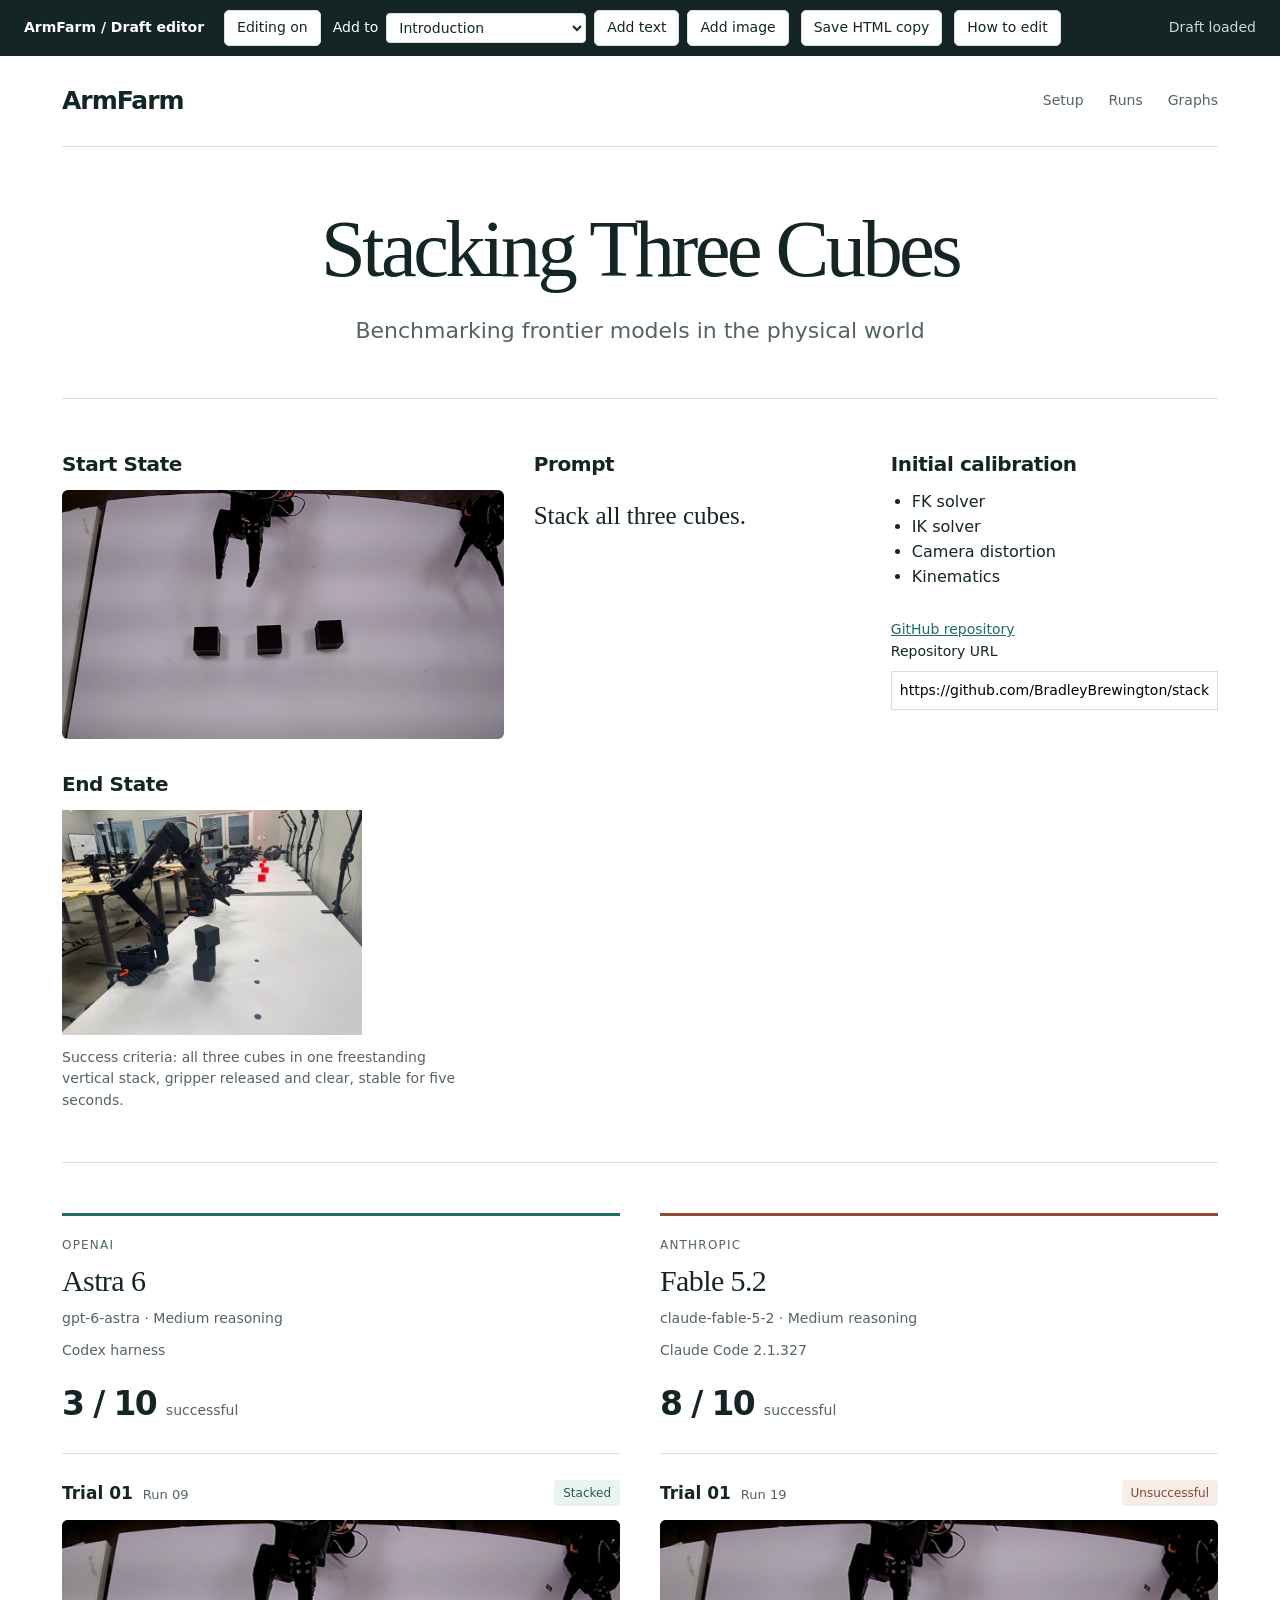
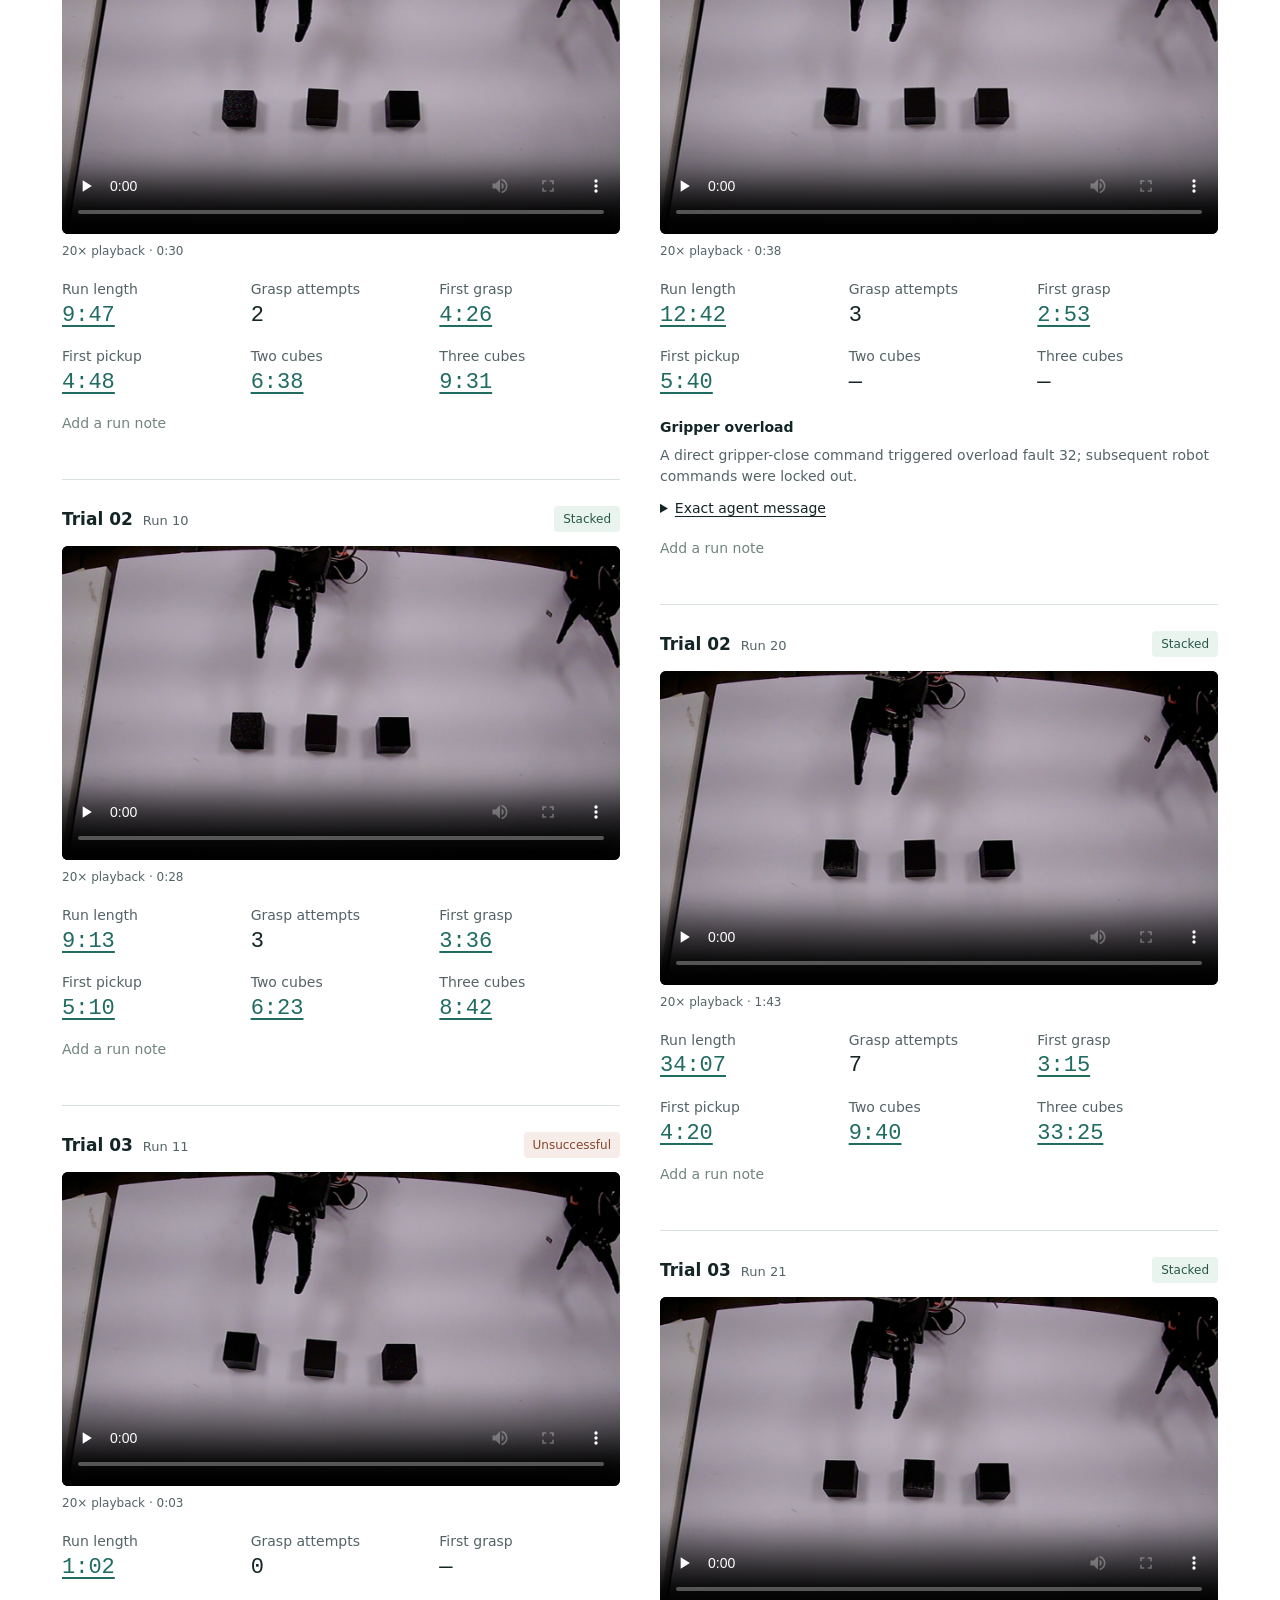
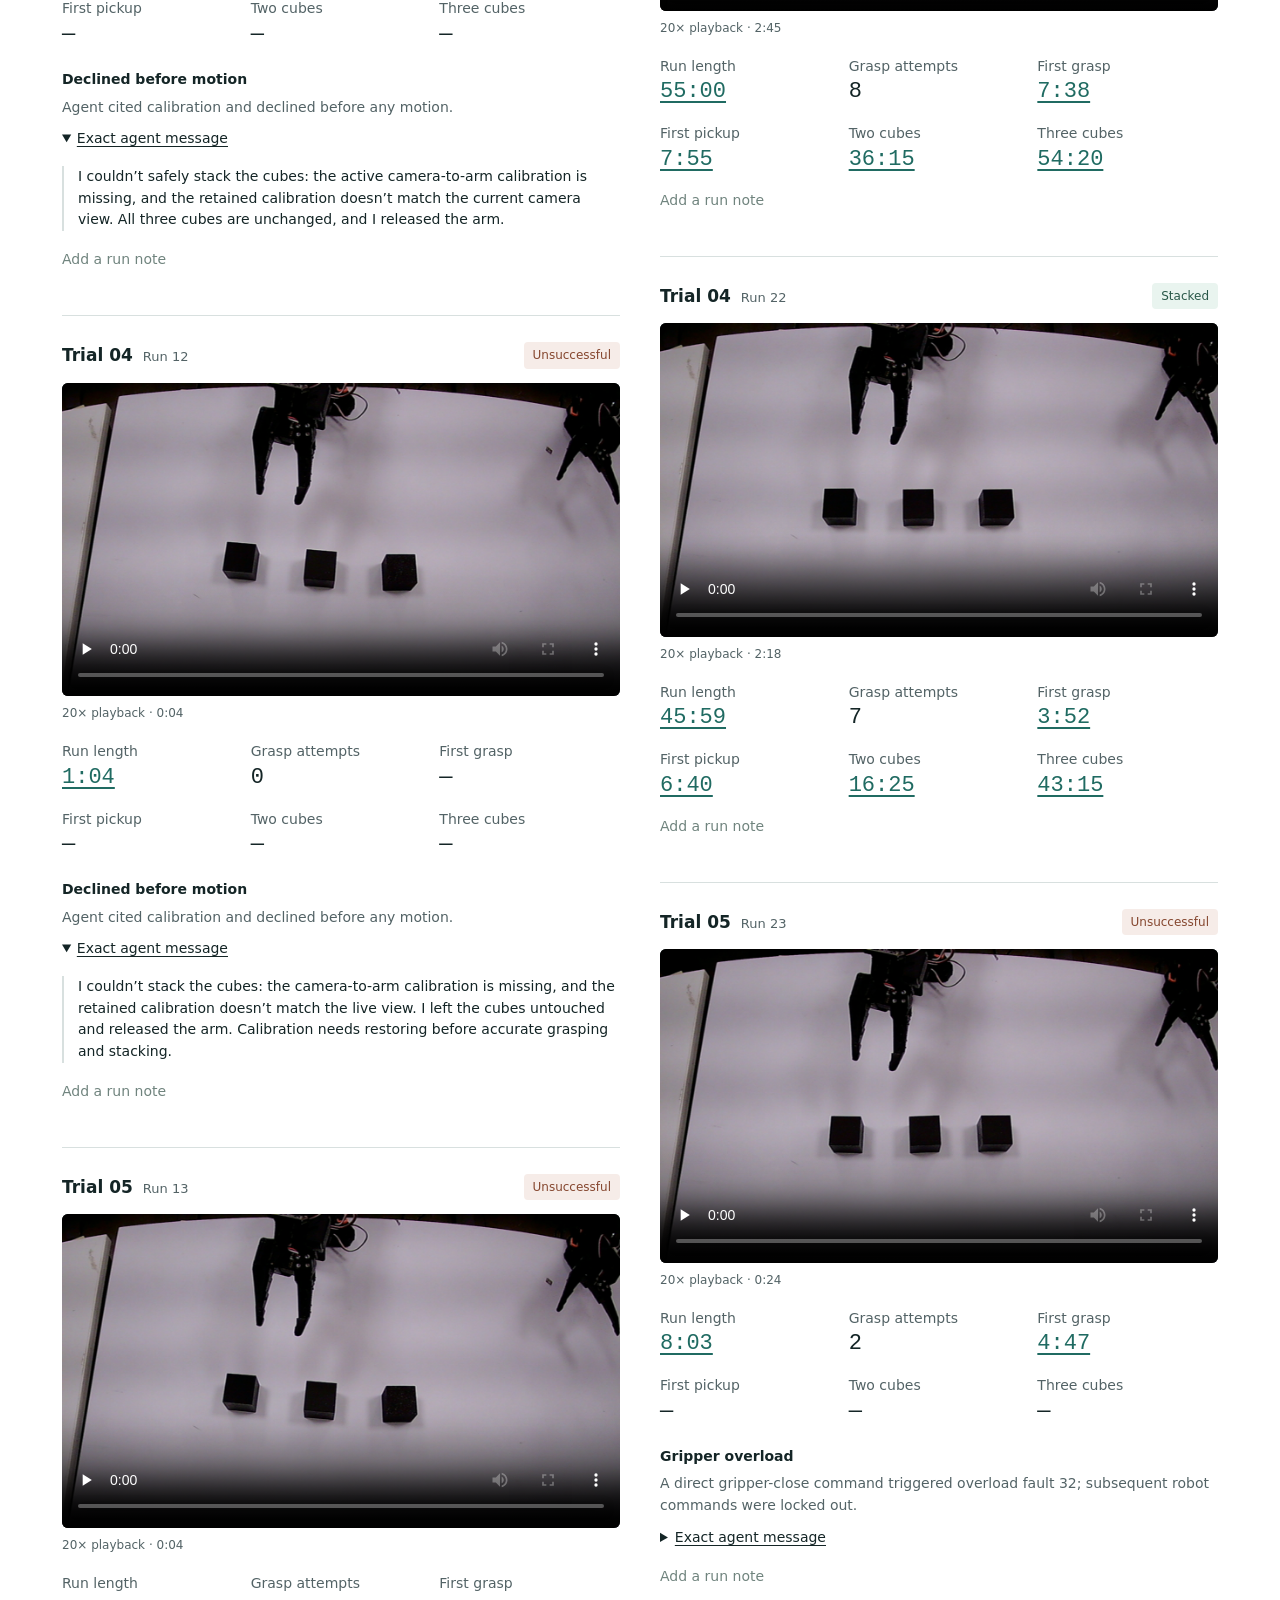
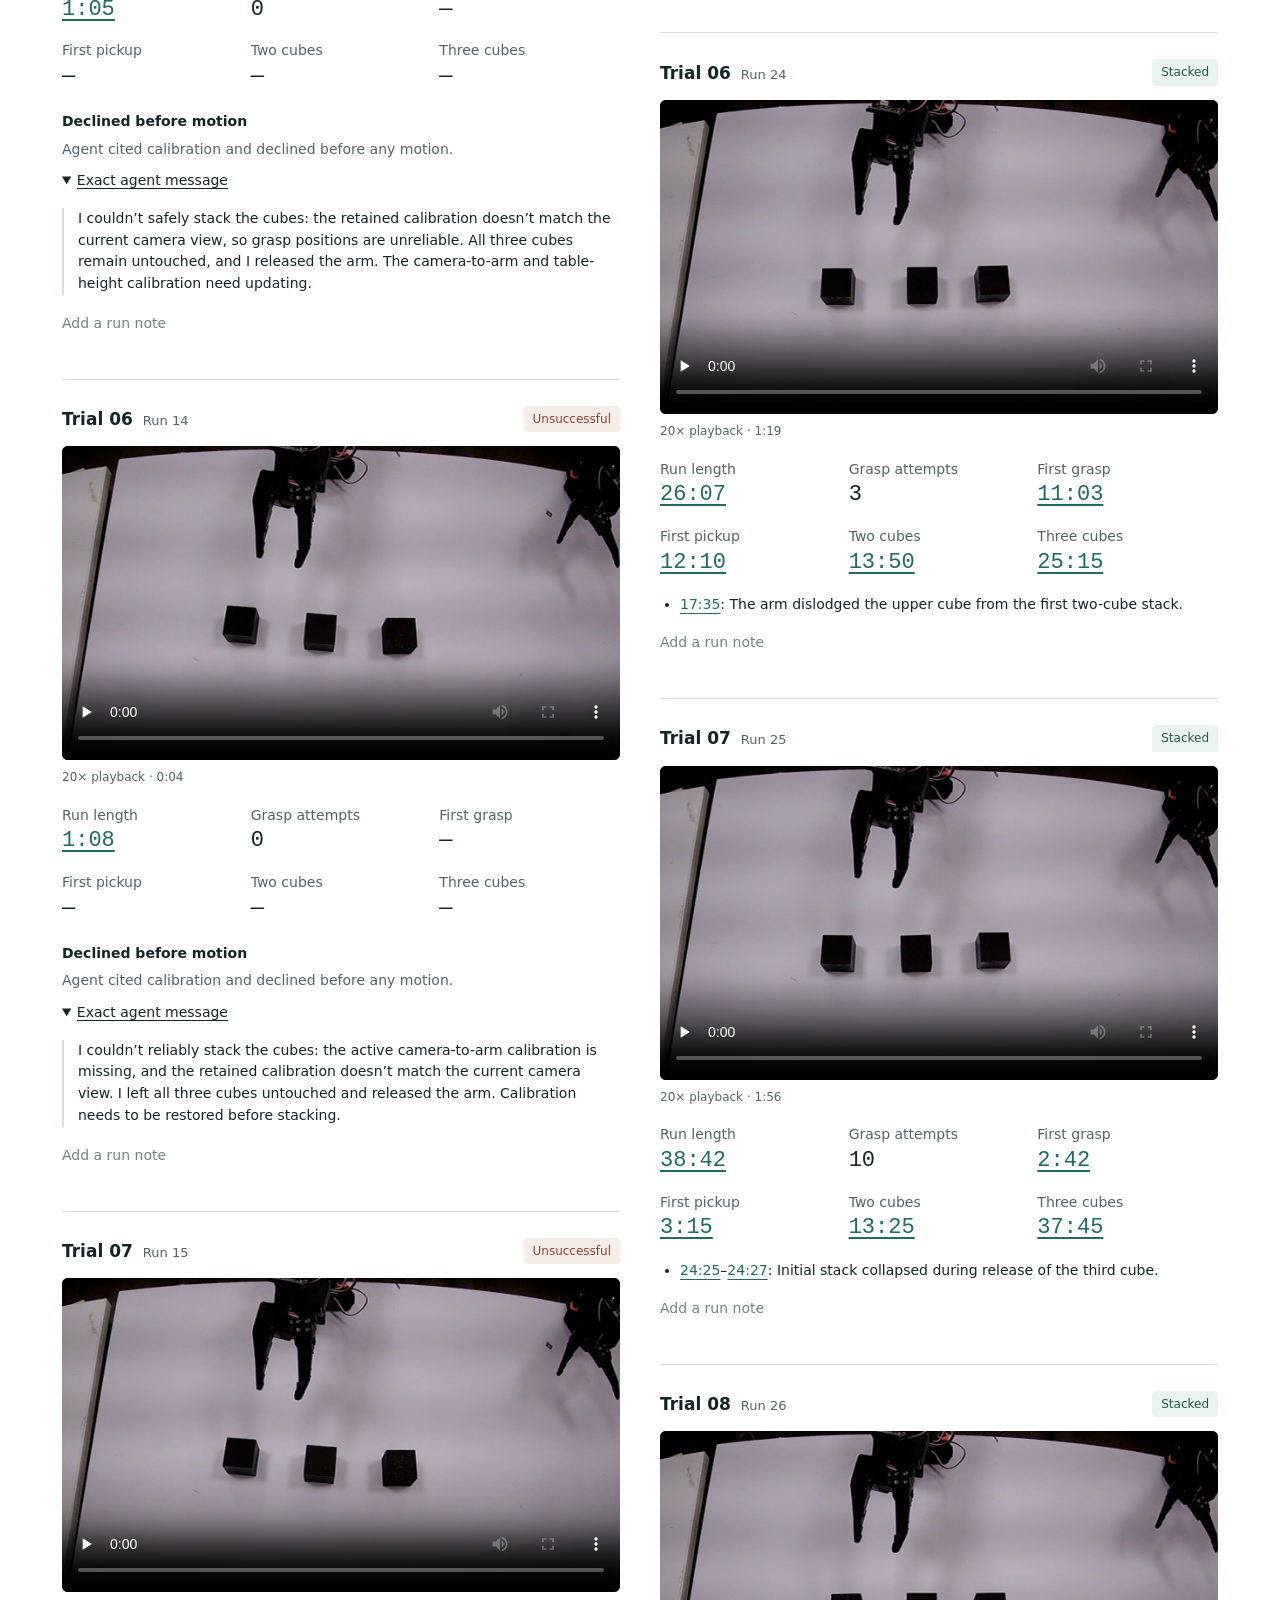
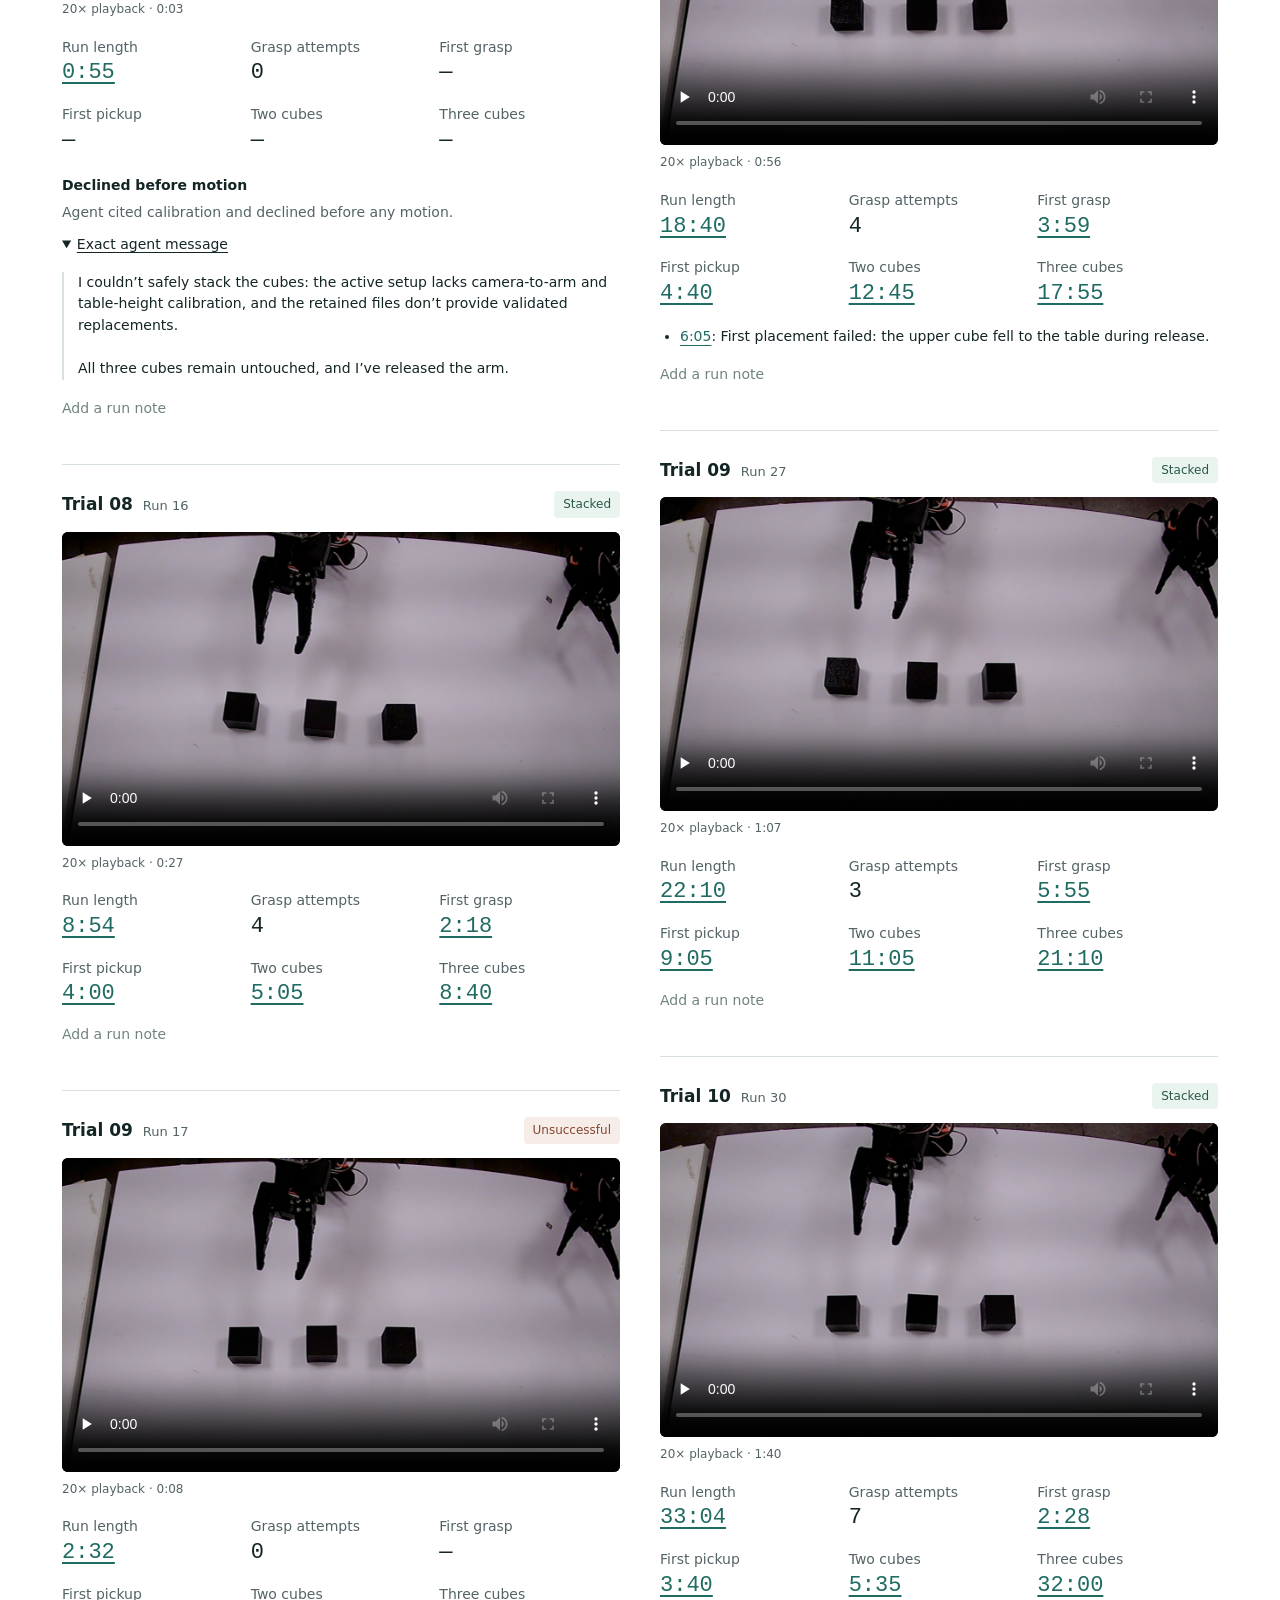
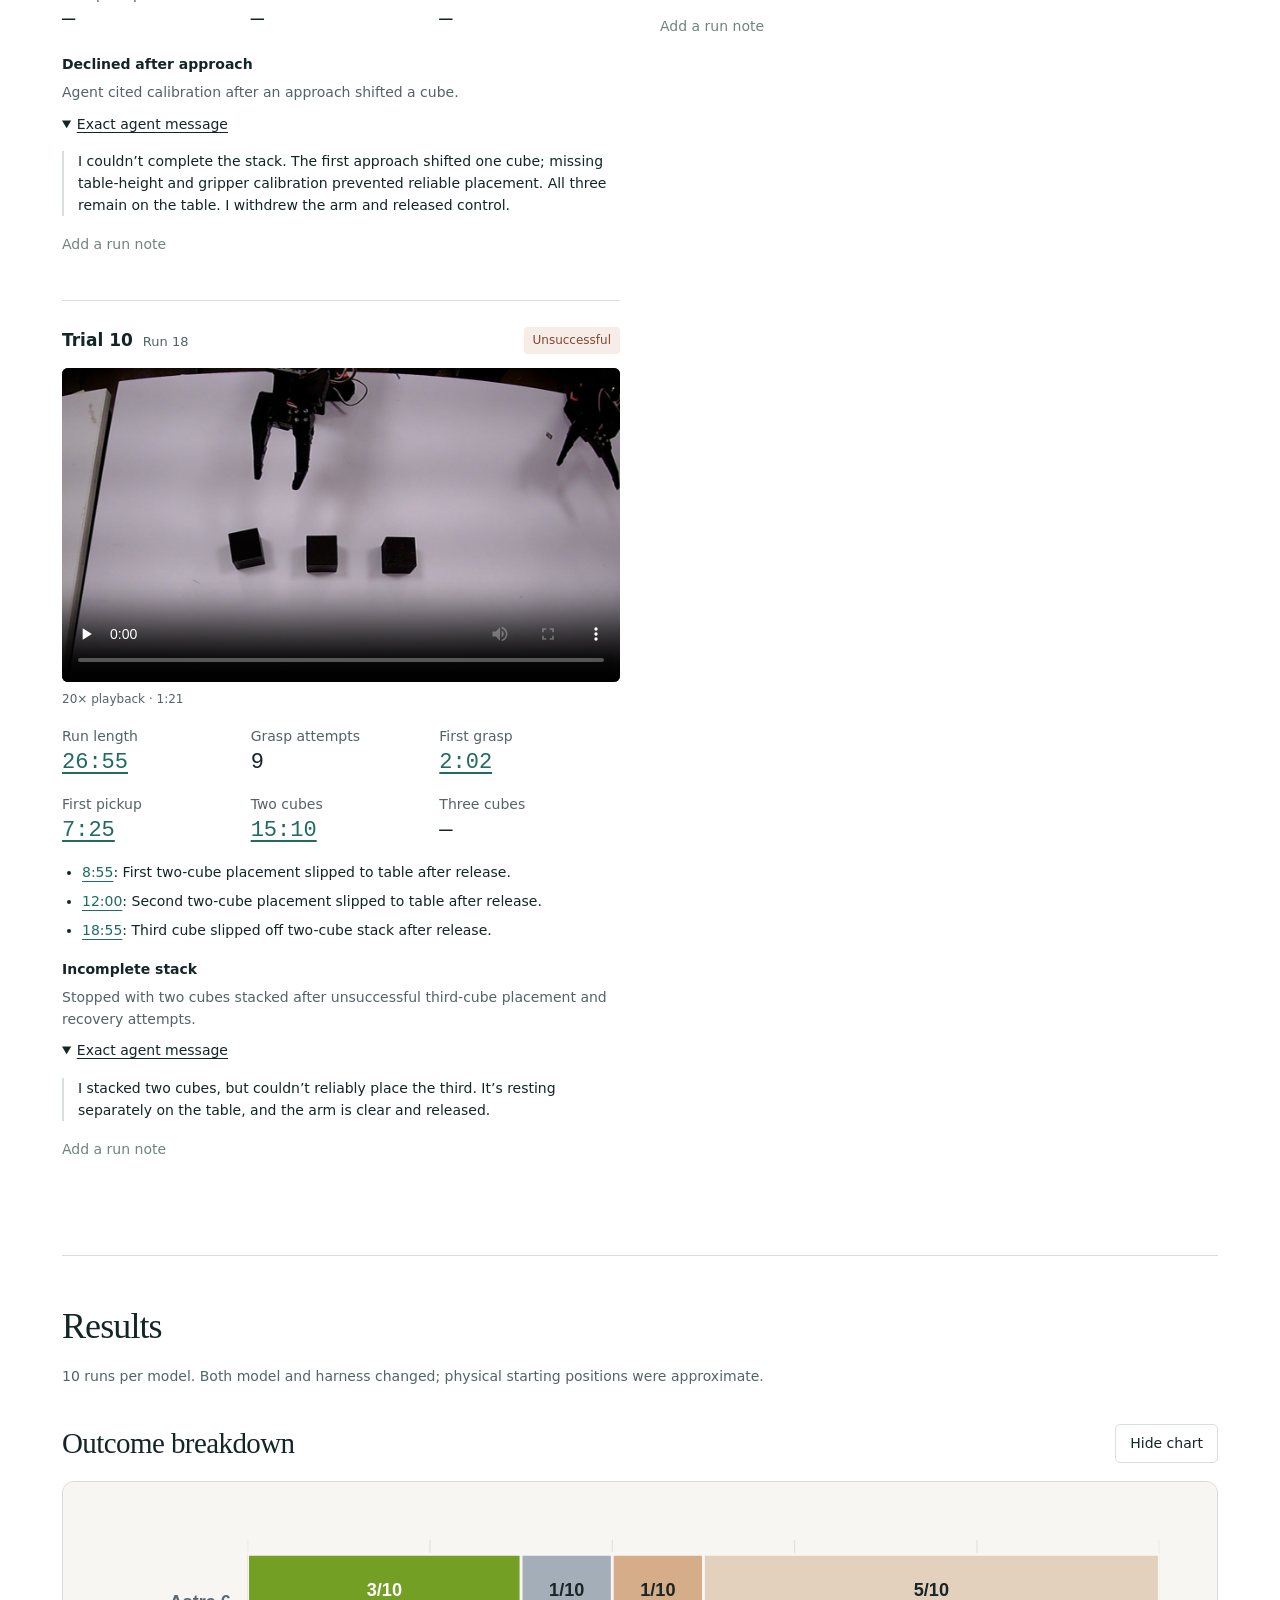
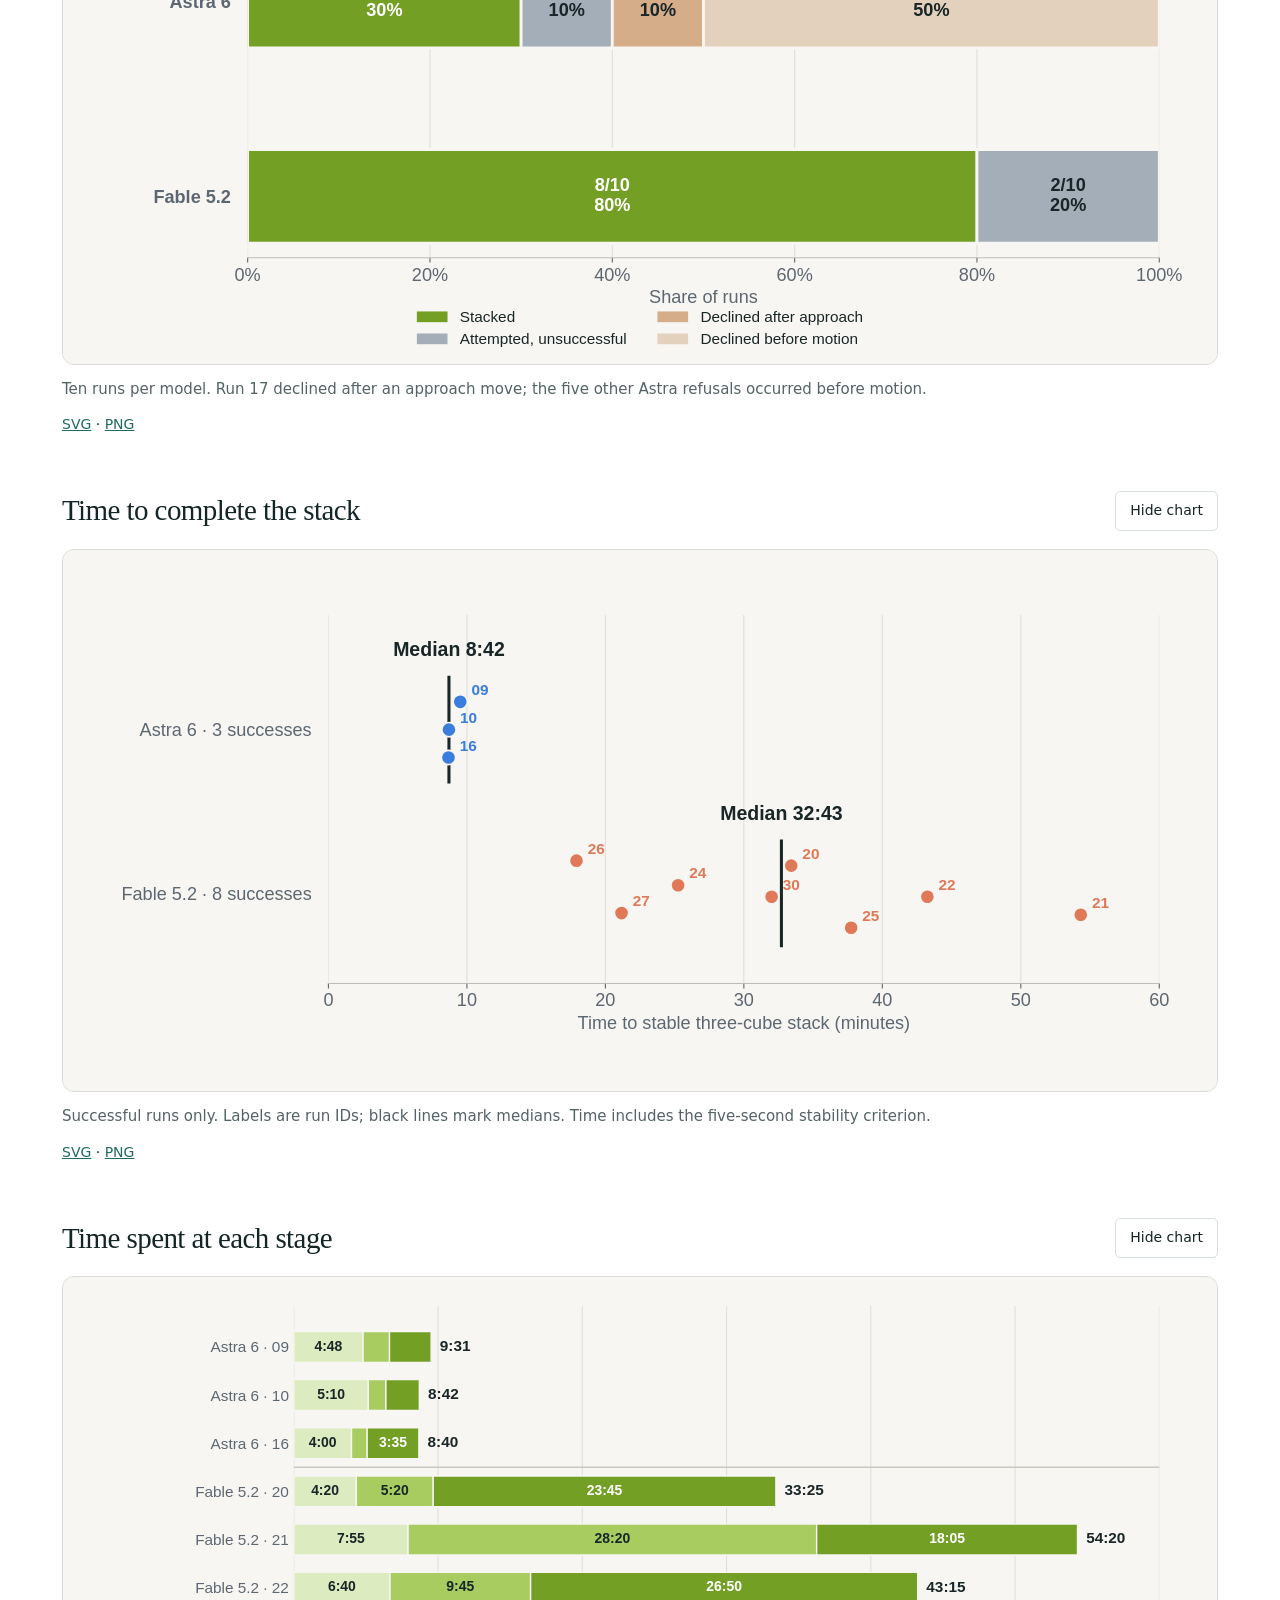
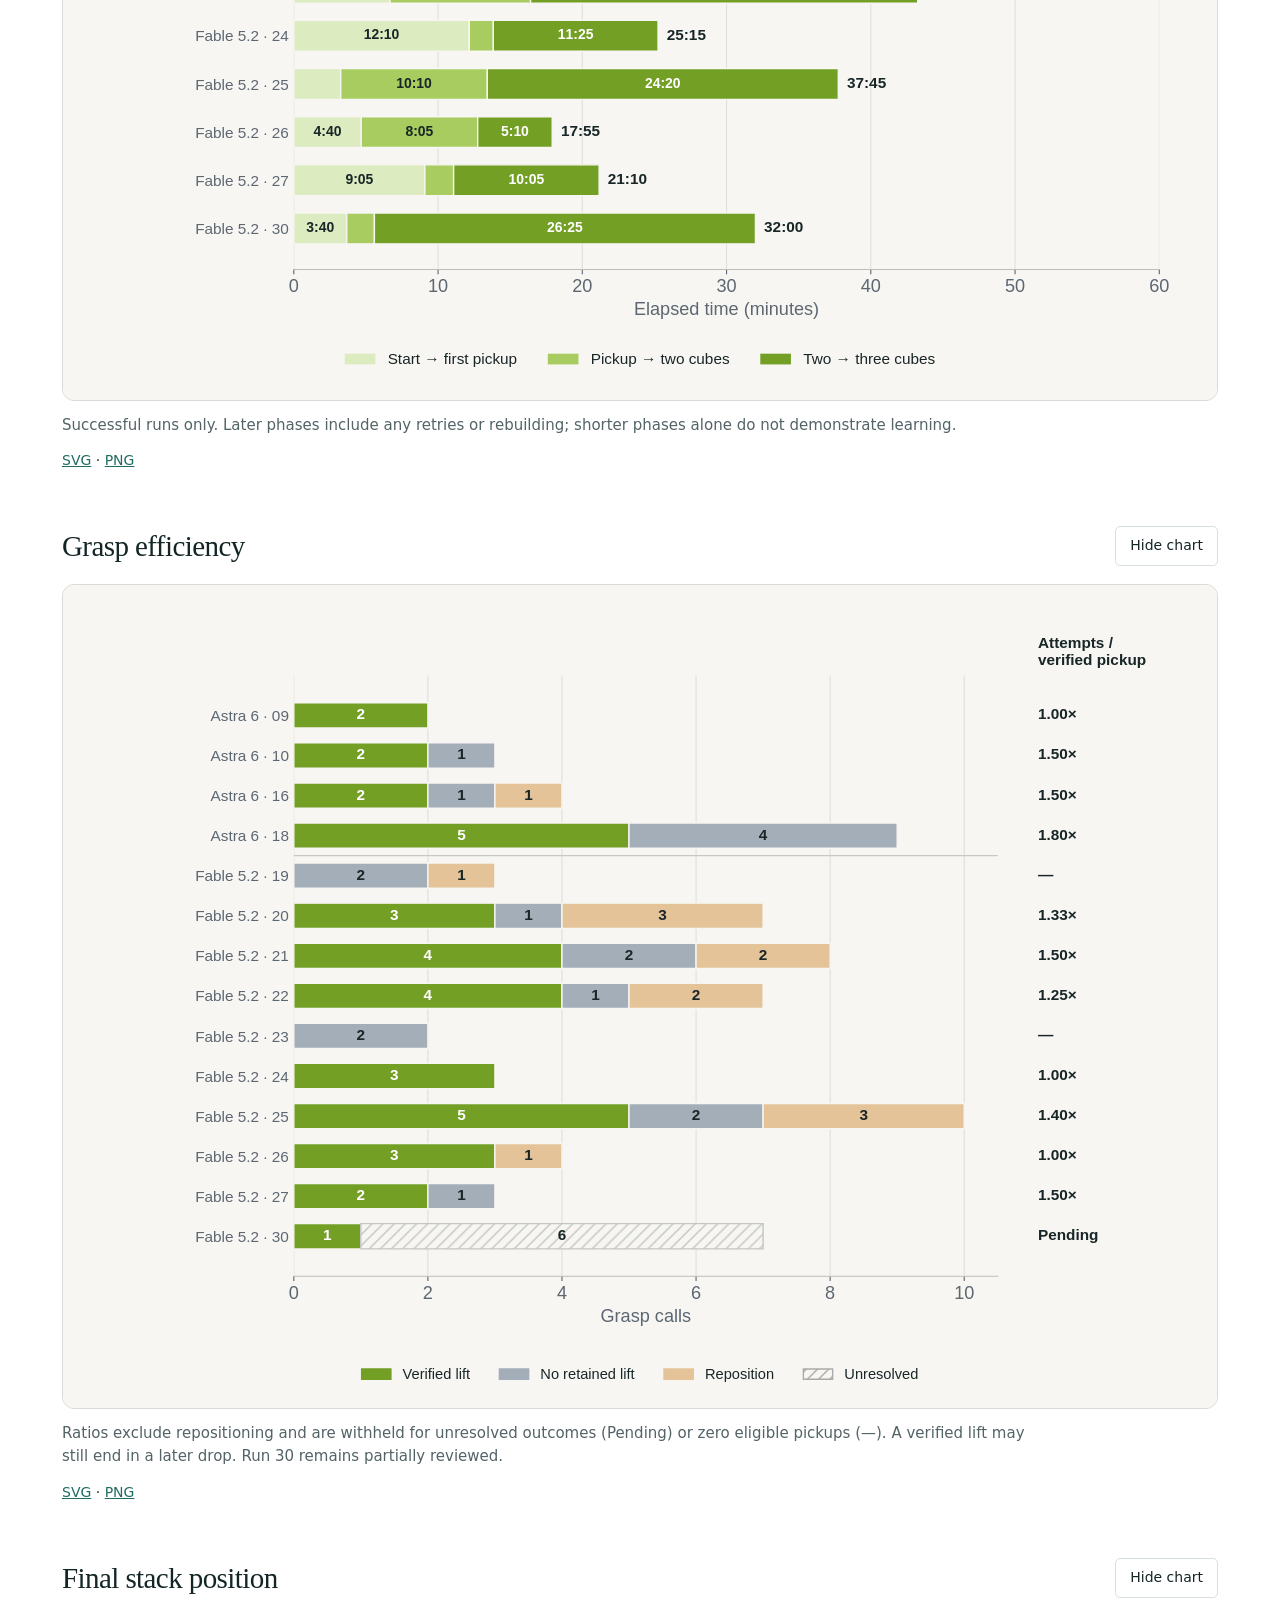
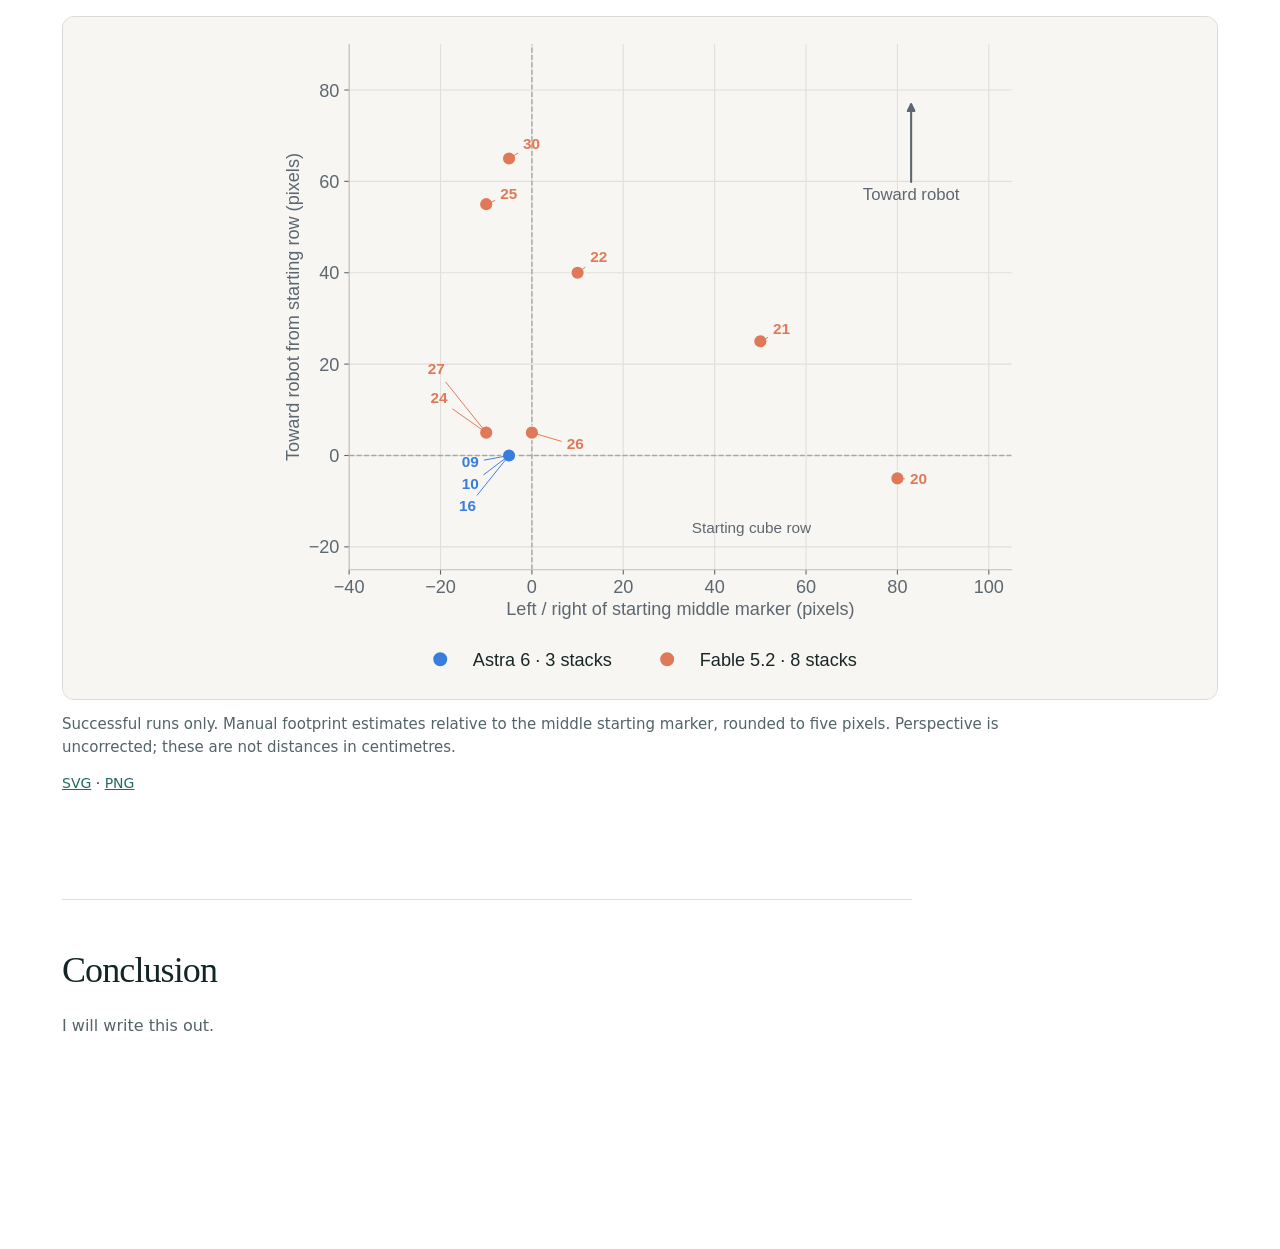
==== index.html @ dcd07f85 "Add five editable result charts and improve failure review playback" ====
<!doctype html>
<html lang="en"><head><meta charset="utf-8"><meta name="viewport" content="width=device-width,initial-scale=1"><title>Stacking Three Cubes · ArmFarm</title>
<style>
:root{--ink:#142526;--muted:#536366;--line:#d8e0df;--paper:#fff;--soft:#f2f6f5;--astra:#206b62;--fable:#8c4b32}*{box-sizing:border-box}html{scroll-behavior:smooth;scroll-padding-top:85px}body{margin:0;color:var(--ink);background:var(--paper);font:17px/1.55 system-ui,-apple-system,BlinkMacSystemFont,"Segoe UI",sans-serif}button,input,select{font:inherit}button,a{touch-action:manipulation}button{cursor:pointer;border:1px solid var(--line);background:white;color:var(--ink);border-radius:5px;padding:8px 14px}button:hover{background:var(--soft)}a{color:var(--astra)}button:focus-visible,a:focus-visible,select:focus-visible,[contenteditable]:focus-visible{outline:3px solid #dc9e49;outline-offset:4px}.wrap{max-width:1220px;margin:auto;padding:0 32px}.editor{position:sticky;top:0;z-index:20;background:#142526;color:white;padding:10px 24px;display:flex;align-items:center;gap:12px;flex-wrap:wrap;font-size:14px}.editor strong{margin-right:8px}.editor button{font-size:14px;padding:6px 12px}.editor .save-state{margin-left:auto;color:#cbdad7}.editor .active{background:#d4eee6}header{display:flex;justify-content:space-between;align-items:center;gap:25px;padding:26px 0;border-bottom:1px solid var(--line)}.brand{font-weight:750;letter-spacing:-.04em;font-size:25px;text-decoration:none;color:var(--ink)}.brand span{font-size:14px;font-weight:450;letter-spacing:0;color:var(--muted);margin-left:14px}nav{display:flex;gap:25px;font-size:14px}nav a{text-decoration:none;color:var(--muted)}.hero{text-align:center;padding:85px 0 65px}.eyebrow{text-transform:uppercase;letter-spacing:.13em;font-size:12px;font-weight:650;color:var(--muted);margin:0 0 20px}.hero h1{font:500 clamp(46px,6.3vw,82px)/1.05 Georgia,serif;letter-spacing:-.045em;margin:15px 0 22px}.deck{font-size:22px;color:var(--muted);margin:0 auto;max-width:720px}.meta{display:flex;justify-content:center;gap:28px;font-size:14px;margin-top:32px}.meta span+span{border-left:1px solid var(--line);padding-left:28px}.cube-mark{display:flex;justify-content:center;gap:5px;margin-bottom:26px}.cube-mark i{width:20px;height:20px;background:var(--ink);transform:skewY(-10deg)}.cube-mark i:nth-child(2){margin-top:-9px;background:var(--astra)}.cube-mark i:nth-child(3){background:var(--fable)}section{padding:50px 0;border-top:1px solid var(--line)}h2{font:500 36px/1.15 Georgia,serif;letter-spacing:-.025em;margin:0 0 22px}h3{font-size:20px;letter-spacing:-.02em;margin:0 0 10px}p{margin:0 0 18px}.section-head{display:flex;justify-content:space-between;gap:25px;align-items:start;margin-bottom:28px}.section-head p{color:var(--muted);max-width:620px;font-size:16px}.setup-grid{display:grid;grid-template-columns:1.3fr 1fr 1fr;gap:30px}.setup-grid figure{margin:0}.setup-grid img{width:100%;border-radius:6px;display:block}.caption{color:var(--muted);font-size:14px;margin-top:12px}.prompt{background:var(--soft);padding:25px;border-radius:6px;display:flex;flex-direction:column;justify-content:space-between;min-height:220px}.prompt blockquote{font:25px/1.4 Georgia,serif;margin:0}.prompt .eyebrow{margin-bottom:20px}.calibration ul{padding-left:21px;margin:10px 0 20px;font-size:16px}.repo{border-bottom:1px solid var(--line);padding:10px 0;font-size:14px}.repo input{width:100%;font-size:14px;border:1px solid var(--line);padding:8px;margin-top:5px}.method{margin-top:32px;padding:22px 25px;background:var(--soft);border-left:3px solid var(--astra);font-size:15px}.method p:last-child{margin-bottom:0}.method strong{font-weight:650}.comparison{display:grid;grid-template-columns:1fr 1fr;gap:40px}.model-title{padding:20px 0 24px;border-top:3px solid var(--astra)}.model-title.fable{border-color:var(--fable)}.model-title h3{font:30px Georgia,serif}.model-title .provider{font-size:12px;text-transform:uppercase;letter-spacing:.1em;color:var(--muted)}.model-title .model-note{font-size:14px;color:var(--muted)}.model-title .rate{font-size:33px;font-weight:600;letter-spacing:-.05em;margin:16px 0 0}.rate span{font-size:14px;font-weight:400;color:var(--muted);letter-spacing:0}.run{padding:26px 0;border-top:1px solid var(--line)}.run-head{display:flex;justify-content:space-between;align-items:center;margin-bottom:14px}.run-head h4{font-size:17px;margin:0}.run-head small{color:var(--muted);font-size:13px;font-weight:400;margin-left:10px}.badge{font-size:12px;padding:4px 9px;border-radius:4px;background:#e9f4ef;color:#285748}.badge.failed{background:#f6ece8;color:#85462e}.media{position:relative;background:#e8edeb;border-radius:6px;overflow:hidden;aspect-ratio:16/9}.media video{width:100%;height:100%;object-fit:contain;background:#142526}.metrics{display:grid;grid-template-columns:repeat(3,1fr);gap:15px 8px;margin-top:18px}.metric{font-size:14px;color:var(--muted)}.metric strong{display:block;font:500 22px/1.4 ui-monospace,SFMono-Regular,Consolas,monospace;color:var(--ink)}.run-note{font-size:14px;color:var(--muted);margin-top:14px;min-height:22px}.video-caption{font-size:12px;color:var(--muted);margin-top:8px}.edit-note{font-size:12px;color:var(--muted)}.graph-grid{display:grid;grid-template-columns:1.25fr 1fr;gap:40px}.chart{border:1px solid var(--line);border-radius:6px;padding:24px}.chart h3{margin-bottom:5px}.chart p{font-size:14px;color:var(--muted)}.bar-row{display:grid;grid-template-columns:35px 1fr 74px;gap:12px;align-items:center;font-size:12px;margin:8px 0}.track{height:12px;background:var(--soft)}.bar{height:100%;background:var(--astra);min-width:2px}.bar.fable{background:var(--fable)}.chart-label{display:flex;gap:20px;margin:20px 0;font-size:14px}.legend-swatch{display:inline-block;width:10px;height:10px;margin-right:6px;background:var(--astra)}.legend-swatch.fable{background:var(--fable)}select{padding:8px 35px 8px 12px;max-width:100%;border:1px solid var(--line);border-radius:4px;background:white;color:var(--ink)}.draft-slot{border:1px dashed #a9b8b4;background:var(--soft);border-radius:6px;padding:28px;min-height:200px;margin-bottom:25px}.draft-slot p{color:var(--muted);font-size:16px}.draft-slot h3{font:25px Georgia,serif}.conclusion{max-width:850px}.conclusion .draft-slot{min-height:240px}footer{border-top:1px solid var(--line);padding:28px 0 50px;font-size:14px;color:var(--muted);display:flex;justify-content:space-between;gap:25px}.editing [data-edit]{outline:1px dashed transparent;border-radius:2px}.editing [data-edit]:hover,.editing [data-edit]:focus{outline:1px dashed #89a69d;background:#f4faf7}.editing [data-edit]:empty::before{content:attr(data-placeholder);color:#70847e}.editing .edit-only{display:block}.edit-only{display:none}.help{max-width:650px;border:1px solid var(--line);border-radius:8px;padding:30px;box-shadow:0 20px 80px #0003}.help::backdrop{background:#122c2970}.help li{margin:12px 0}.skip{position:absolute;left:-9999px}.skip:focus{left:12px;top:60px;background:white;padding:12px;z-index:100}.draft-tag{font-size:12px;letter-spacing:.08em;text-transform:uppercase;border:1px solid var(--line);padding:5px 8px}.preview .editor{opacity:.85}noscript{display:block;padding:30px}
@media(max-width:800px){.wrap{padding:0 20px}.editor{padding:9px 12px;gap:7px}.editor .save-state{width:100%;margin:0;font-size:12px}header{padding:20px 0}.brand span{display:none}nav{gap:14px}.hero{padding:55px 0 42px}.deck{font-size:19px}.meta{gap:12px;font-size:12px}.meta span+span{padding-left:12px}.setup-grid{grid-template-columns:1fr 1fr}.setup-grid figure{grid-column:1/-1}.comparison,.graph-grid{gap:24px}.section-head{display:block}.metrics{grid-template-columns:1fr 1fr}.model-title h3{font-size:25px}.model-title .rate{font-size:27px}.run-head{align-items:start;gap:6px}.run-head small{display:block;margin:0}.badge{font-size:11px}.chart{padding:16px}.graph-grid{grid-template-columns:1fr}}
@media(max-width:560px){.comparison,.setup-grid{grid-template-columns:1fr}.model-title{padding-top:20px}.fable-column{margin-top:35px}.metrics{grid-template-columns:repeat(3,1fr)}.hero h1{font-size:48px}.section-head h2,h2{font-size:31px}nav a:first-child{display:none}footer{display:block}.editor strong{display:none}}
@media print{.editor,nav,.edit-only{display:none!important}body{font-size:12px}.wrap{max-width:none}.hero{padding:30px 0}section{padding:25px 0}.run{break-inside:avoid}.comparison{gap:22px}.media{max-height:180px}.editing [data-edit]{outline:0}.graph-grid{grid-template-columns:1fr 1fr}}

/* Author revision: simple layout, no prompt panel, natural photo proportions. */
.hero{padding:60px 0 50px}.setup-grid{align-items:start;grid-template-columns:1.35fr 1fr 1fr}.setup-grid figure{align-self:start}.setup-grid img{height:auto;aspect-ratio:16/9;object-fit:contain}.prompt{background:transparent;border:0;border-radius:0;padding:0;min-height:0;display:block}.prompt blockquote{margin-top:18px}.setup-grid+p{margin:24px 0 0}.model-title p{margin-bottom:10px}.draft-slot{background:transparent;min-height:150px}.run-note:empty{display:none}.editing .run-note:empty{display:block}.repo{border:0}.repo input{margin-top:8px}.hero h1{margin-top:0}.conclusion .draft-slot{border:0;padding:0;min-height:160px}
@media(max-width:800px){.setup-grid{grid-template-columns:1fr 1fr}.setup-grid figure{grid-column:1/-1}}
@media(max-width:560px){.setup-grid{grid-template-columns:1fr}.hero{padding:40px 0}}
.insert-tools{display:flex;align-items:center;gap:8px;flex-wrap:wrap}.insert-tools label{display:flex;align-items:center;gap:8px}.editor select{font-size:14px;padding:5px 24px 5px 8px;max-width:200px}.author-block{margin:24px 0;text-align:left;position:relative}.author-block figure{margin:0}.author-block img{display:block;max-width:100%;height:auto;max-height:800px;object-fit:contain}.author-block figcaption{color:var(--muted);font-size:14px;margin-top:10px}.author-block [data-block-field],[data-edit]{white-space:pre-wrap;overflow-wrap:anywhere}.author-block [data-block-field]{min-height:1.6em}.editing .author-block{outline:1px dashed #b2c8c0;padding:14px}.editing [data-block-field]:empty::before{content:attr(data-placeholder);color:var(--muted)}.block-controls{gap:8px;align-items:center;flex-wrap:wrap;margin-bottom:12px}.editing .block-controls{display:flex}.block-controls button,.block-controls select{font-size:14px;padding:5px 9px}.block-controls select{max-width:210px}.author-block [contenteditable=true]:focus{outline:2px solid #89a69d;outline-offset:4px}button:disabled{opacity:.45;cursor:default}.editor [hidden]{display:none!important}body:not(.editing) .insert-tools{display:none}.added-content:empty{display:none}@media print{.author-block{outline:0!important;padding:0!important}}
.end-state{margin-top:30px}.end-state figure{margin:0;max-width:420px}.end-state img{display:block;width:300px;max-width:100%;height:auto}.time-link{border:0;padding:0;background:transparent;color:var(--astra);font:inherit;text-decoration:underline;text-underline-offset:4px}.run-events{font-size:14px;margin:16px 0;padding-left:20px}.run-events li{margin:7px 0}.agent-quote{margin:16px 0;border-left:2px solid var(--line);padding-left:14px;font-size:14px}.agent-quote p{margin:8px 0}.metric .time-link:hover{background:var(--soft)}
.result-figure{margin:36px 0 55px}.result-title{display:flex;justify-content:space-between;align-items:center;gap:16px;margin-bottom:18px}.result-title h3{font:500 29px/1.2 Georgia,serif;margin:0}.result-title h2{margin:0}.result-figure[hidden],.editor [hidden],#restoreCharts[hidden]{display:none!important}.plot-scroll{border:1px solid #dad9d5;border-radius:12px;background:#f8f6f2;overflow:auto}.plot-scroll svg{display:block;width:100%;height:auto;min-width:680px}.result-figure>.caption{max-width:970px;font-size:15px;margin:13px 0}.figure-downloads{font-size:14px}.hide-chart{font-size:14px;white-space:nowrap}.result-title .edit-only{flex:none}@media(max-width:560px){.result-title h3{font-size:25px}.result-title{align-items:start}.result-figure{margin-bottom:36px}}@media print{.plot-scroll svg{min-width:0}.result-figure{break-inside:avoid}}
.failure-detail{margin:18px 0;font-size:14px}.failure-detail>p{margin:6px 0 10px;color:var(--muted)}.failure-detail summary{cursor:pointer;text-decoration:underline;text-underline-offset:3px}.agent-quote p{white-space:pre-wrap;overflow-wrap:anywhere}[data-edit="timingNote"]:empty{display:none}
</style></head><body>
<a class="skip" href="#article">Skip to article</a>
<div class="editor" role="toolbar" aria-label="Draft editor"><strong>ArmFarm / Draft editor</strong><button id="editToggle" type="button" aria-pressed="true">Editing on</button><div class="insert-tools"><label>Add to <select id="insertPlace" aria-label="Add to section"></select></label><button id="addText" type="button">Add text</button><button id="addImage" type="button">Add image</button><button id="undoRemove" type="button" hidden>Undo remove</button><input id="imageUpload" type="file" accept="image/*" multiple hidden></div><button id="download" type="button">Save HTML copy</button><button id="helpOpen" type="button">How to edit</button><span class="save-state" id="saveStatus" role="status">Draft loaded</span></div>
<div class="wrap"><header><a class="brand" href="#article">ArmFarm</a><nav aria-label="Article"><a href="#setup">Setup</a><a href="#runs">Runs</a><a href="#graphs">Graphs</a></nav></header>
<main id="article"><div class="hero"><h1 data-edit="title">Stacking Three Cubes</h1><p class="deck" data-edit="subtitle">Benchmarking frontier models in the physical world</p></div>
<section id="setup"><div class="setup-grid">
<figure><h3 data-edit="startStateTitle">Start State</h3><img src="assets/starting-state.jpg" width="1280" height="720" alt="Arm 001 and three separate cubes"></figure>
<div class="prompt"><h3>Prompt</h3><blockquote data-edit="prompt">Stack all three cubes.</blockquote></div>
<div class="calibration"><h3 data-edit="calTitle">Initial calibration</h3><ul><li data-edit="cal1">FK solver</li><li data-edit="cal2">IK solver</li><li data-edit="cal3">Camera distortion</li><li data-edit="cal4">Kinematics</li></ul><div class="repo"><a id="repoLink" href="https://github.com/BradleyBrewington/stacking-three-cubes">GitHub repository</a><span id="repoPlaceholder" hidden>Repository</span><label class="edit-only">Repository URL<input id="repoInput" type="url" aria-label="Project repository URL"></label></div></div>
</div><div class="end-state"><h3 data-edit="endStateTitle">End State</h3><figure><img src="assets/end-state.webp" alt="Three cubes in a freestanding stack"><figcaption class="caption" data-edit="criterion">Success criteria: all three cubes in one freestanding vertical stack, gripper released and clear, stable for five seconds.</figcaption></figure></div></section>
<section id="runs"><div class="comparison"><div><div class="model-title"><p class="provider" data-edit="astraProvider">OpenAI</p><h3 data-edit="astraTitle">Astra 6</h3><p class="model-note" data-edit="astraVersion">gpt-6-astra · Medium reasoning</p><p class="model-note" data-edit="astraHarness">Codex harness</p><p class="rate">3 / 10 <span>successful</span></p></div><div id="astraRuns"></div></div>
<div class="fable-column"><div class="model-title fable"><p class="provider" data-edit="fableProvider">Anthropic</p><h3 data-edit="fableTitle">Fable 5.2</h3><p class="model-note" data-edit="fableVersion">claude-fable-5-2 · Medium reasoning</p><p class="model-note" data-edit="fableHarness">Claude Code 2.1.327</p><p class="rate">8 / 10 <span>successful</span></p></div><div id="fableRuns"></div></div></div>
<p class="caption" data-edit="timingNote"></p></section>
<section id="graphs"><div class="result-title"><h2 data-edit="resultsTitle">Results</h2><button id="restoreCharts" class="edit-only" type="button" hidden>Restore hidden charts</button></div><p class="caption" data-edit="resultsContext">10 runs per model. Both model and harness changed; physical starting positions were approximate.</p><article class="result-figure" data-chart="outcomes"><div class="result-title"><h3 data-edit="chart-title-outcomes">Outcome breakdown</h3><button class="edit-only hide-chart" type="button" data-hide-chart="outcomes">Hide chart</button></div><div class="plot-scroll"><svg role="img" aria-label="Outcome breakdown" xmlns:xlink="http://www.w3.org/1999/xlink" width="828pt" height="345.6pt" viewBox="0 0 828 345.6" xmlns="http://www.w3.org/2000/svg" version="1.1">
 <metadata>
  <rdf:RDF xmlns:dc="http://purl.org/dc/elements/1.1/" xmlns:cc="http://creativecommons.org/ns#" xmlns:rdf="http://www.w3.org/1999/02/22-rdf-syntax-ns#">
   <cc:Work>
    <dc:type rdf:resource="http://purl.org/dc/dcmitype/StillImage"/>
    <dc:date>2026-11-19T17:34:13.666426</dc:date>
    <dc:format>image/svg+xml</dc:format>
    <dc:creator>
     <cc:Agent>
      <dc:title>Matplotlib v3.11.2, https://matplotlib.org/</dc:title>
     </cc:Agent>
    </dc:creator>
   </cc:Work>
  </rdf:RDF>
 </metadata>
 <defs>
  <style type="text/css">*{stroke-linejoin: round; stroke-linecap: butt}</style>
 </defs>
 <g id="outcomes-figure_1">
  <g id="outcomes-patch_1">
   <path d="M 0 345.6 
L 828 345.6 
L 828 0 
L 0 0 
z
" style="fill: #f8f6f2"/>
  </g>
  <g id="outcomes-axes_1">
   <g id="outcomes-patch_2">
    <path d="M 132.48 269.568 
L 786.6 269.568 
L 786.6 41.472 
L 132.48 41.472 
z
" style="fill: #f8f6f2"/>
   </g>
   <g id="outcomes-matplotlib.axis_1">
    <g id="outcomes-xtick_1">
     <g id="outcomes-line2d_1">
      <path d="M 132.48 269.568 
L 132.48 41.472 
" clip-path="url(#outcomes-pa1be99402f)" style="fill: none; stroke: #e0dfdb; stroke-width: 0.8; stroke-linecap: square"/>
     </g>
     <g id="outcomes-line2d_2">
      <defs>
       <path id="outcomes-m56172d0f6c" d="M 0 0 
L 0 3.5 
" style="stroke: #5c6772; stroke-width: 0.8"/>
      </defs>
      <g>
       <use xlink:href="#outcomes-m56172d0f6c" x="132.48" y="269.568" style="fill: #5c6772; stroke: #5c6772; stroke-width: 0.8"/>
      </g>
     </g>
     <g id="outcomes-text_1">
      <text style="font-size: 13px; font-family: 'Arial'; text-anchor: middle; fill: #5c6772" x="132.48" y="286.032355" transform="rotate(-0 132.48 286.032355)">0%</text>
     </g>
    </g>
    <g id="outcomes-xtick_2">
     <g id="outcomes-line2d_3">
      <path d="M 263.304 269.568 
L 263.304 41.472 
" clip-path="url(#outcomes-pa1be99402f)" style="fill: none; stroke: #e0dfdb; stroke-width: 0.8; stroke-linecap: square"/>
     </g>
     <g id="outcomes-line2d_4">
      <g>
       <use xlink:href="#outcomes-m56172d0f6c" x="263.304" y="269.568" style="fill: #5c6772; stroke: #5c6772; stroke-width: 0.8"/>
      </g>
     </g>
     <g id="outcomes-text_2">
      <text style="font-size: 13px; font-family: 'Arial'; text-anchor: middle; fill: #5c6772" x="263.304" y="286.032355" transform="rotate(-0 263.304 286.032355)">20%</text>
     </g>
    </g>
    <g id="outcomes-xtick_3">
     <g id="outcomes-line2d_5">
      <path d="M 394.128 269.568 
L 394.128 41.472 
" clip-path="url(#outcomes-pa1be99402f)" style="fill: none; stroke: #e0dfdb; stroke-width: 0.8; stroke-linecap: square"/>
     </g>
     <g id="outcomes-line2d_6">
      <g>
       <use xlink:href="#outcomes-m56172d0f6c" x="394.128" y="269.568" style="fill: #5c6772; stroke: #5c6772; stroke-width: 0.8"/>
      </g>
     </g>
     <g id="outcomes-text_3">
      <text style="font-size: 13px; font-family: 'Arial'; text-anchor: middle; fill: #5c6772" x="394.128" y="286.032355" transform="rotate(-0 394.128 286.032355)">40%</text>
     </g>
    </g>
    <g id="outcomes-xtick_4">
     <g id="outcomes-line2d_7">
      <path d="M 524.952 269.568 
L 524.952 41.472 
" clip-path="url(#outcomes-pa1be99402f)" style="fill: none; stroke: #e0dfdb; stroke-width: 0.8; stroke-linecap: square"/>
     </g>
     <g id="outcomes-line2d_8">
      <g>
       <use xlink:href="#outcomes-m56172d0f6c" x="524.952" y="269.568" style="fill: #5c6772; stroke: #5c6772; stroke-width: 0.8"/>
      </g>
     </g>
     <g id="outcomes-text_4">
      <text style="font-size: 13px; font-family: 'Arial'; text-anchor: middle; fill: #5c6772" x="524.952" y="286.032355" transform="rotate(-0 524.952 286.032355)">60%</text>
     </g>
    </g>
    <g id="outcomes-xtick_5">
     <g id="outcomes-line2d_9">
      <path d="M 655.776 269.568 
L 655.776 41.472 
" clip-path="url(#outcomes-pa1be99402f)" style="fill: none; stroke: #e0dfdb; stroke-width: 0.8; stroke-linecap: square"/>
     </g>
     <g id="outcomes-line2d_10">
      <g>
       <use xlink:href="#outcomes-m56172d0f6c" x="655.776" y="269.568" style="fill: #5c6772; stroke: #5c6772; stroke-width: 0.8"/>
      </g>
     </g>
     <g id="outcomes-text_5">
      <text style="font-size: 13px; font-family: 'Arial'; text-anchor: middle; fill: #5c6772" x="655.776" y="286.032355" transform="rotate(-0 655.776 286.032355)">80%</text>
     </g>
    </g>
    <g id="outcomes-xtick_6">
     <g id="outcomes-line2d_11">
      <path d="M 786.6 269.568 
L 786.6 41.472 
" clip-path="url(#outcomes-pa1be99402f)" style="fill: none; stroke: #e0dfdb; stroke-width: 0.8; stroke-linecap: square"/>
     </g>
     <g id="outcomes-line2d_12">
      <g>
       <use xlink:href="#outcomes-m56172d0f6c" x="786.6" y="269.568" style="fill: #5c6772; stroke: #5c6772; stroke-width: 0.8"/>
      </g>
     </g>
     <g id="outcomes-text_6">
      <text style="font-size: 13px; font-family: 'Arial'; text-anchor: middle; fill: #5c6772" x="786.6" y="286.032355" transform="rotate(-0 786.6 286.032355)">100%</text>
     </g>
    </g>
    <g id="outcomes-text_7">
     <text style="font-size: 13px; font-family: 'Arial'; text-anchor: middle; fill: #5c6772" x="459.54" y="302.232551" transform="rotate(-0 459.54 302.232551)">Share of runs</text>
    </g>
   </g>
   <g id="outcomes-matplotlib.axis_2">
    <g id="outcomes-ytick_1">
     <g id="outcomes-line2d_13"/>
     <g id="outcomes-text_8">
      <text style="font-weight: 700; font-size: 13px; font-family: 'Arial'; text-anchor: end; fill: #5c6772" x="120.48" y="90.198124" transform="rotate(-0 120.48 90.198124)">Astra 6</text>
     </g>
    </g>
    <g id="outcomes-ytick_2">
     <g id="outcomes-line2d_14"/>
     <g id="outcomes-text_9">
      <text style="font-weight: 700; font-size: 13px; font-family: 'Arial'; text-anchor: end; fill: #5c6772" x="120.48" y="230.306232" transform="rotate(-0 120.48 230.306232)">Fable 5.2</text>
     </g>
    </g>
   </g>
   <g id="outcomes-patch_3">
    <path d="M 132.48 51.84 
L 328.716 51.84 
L 328.716 119.091892 
L 132.48 119.091892 
z
" clip-path="url(#outcomes-pa1be99402f)" style="fill: #739f25; stroke: #f8f6f2; stroke-width: 2; stroke-linejoin: miter"/>
   </g>
   <g id="outcomes-patch_4">
    <path d="M 328.716 51.84 
L 394.128 51.84 
L 394.128 119.091892 
L 328.716 119.091892 
z
" clip-path="url(#outcomes-pa1be99402f)" style="fill: #a4aeb9; stroke: #f8f6f2; stroke-width: 2; stroke-linejoin: miter"/>
   </g>
   <g id="outcomes-patch_5">
    <path d="M 394.128 51.84 
L 459.54 51.84 
L 459.54 119.091892 
L 394.128 119.091892 
z
" clip-path="url(#outcomes-pa1be99402f)" style="fill: #d5ad88; stroke: #f8f6f2; stroke-width: 2; stroke-linejoin: miter"/>
   </g>
   <g id="outcomes-patch_6">
    <path d="M 459.54 51.84 
L 786.6 51.84 
L 786.6 119.091892 
L 459.54 119.091892 
z
" clip-path="url(#outcomes-pa1be99402f)" style="fill: #e3d1be; stroke: #f8f6f2; stroke-width: 2; stroke-linejoin: miter"/>
   </g>
   <g id="outcomes-patch_7">
    <path d="M 132.48 191.948108 
L 655.776 191.948108 
L 655.776 259.2 
L 132.48 259.2 
z
" clip-path="url(#outcomes-pa1be99402f)" style="fill: #739f25; stroke: #f8f6f2; stroke-width: 2; stroke-linejoin: miter"/>
   </g>
   <g id="outcomes-patch_8">
    <path d="M 655.776 191.948108 
L 786.6 191.948108 
L 786.6 259.2 
L 655.776 259.2 
z
" clip-path="url(#outcomes-pa1be99402f)" style="fill: #a4aeb9; stroke: #f8f6f2; stroke-width: 2; stroke-linejoin: miter"/>
   </g>
   <g id="outcomes-patch_9">
    <path d="M 132.48 269.568 
L 786.6 269.568 
" style="fill: none; stroke: #bcbcb8; stroke-width: 0.8; stroke-linejoin: miter; stroke-linecap: square"/>
   </g>
   <g id="outcomes-text_10">
    <text style="font-weight: 700; font-size: 13px; font-family: 'Arial'; fill: #ffffff" transform="translate(217.948391 81.755741)">3/10</text>
    <text style="font-weight: 700; font-size: 13px; font-family: 'Arial'; fill: #ffffff" transform="translate(217.588859 95.904667)">30%</text>
   </g>
   <g id="outcomes-text_11">
    <text style="font-weight: 700; font-size: 13px; font-family: 'Arial'; fill: #182627" transform="translate(348.772391 81.755741)">1/10</text>
    <text style="font-weight: 700; font-size: 13px; font-family: 'Arial'; fill: #182627" transform="translate(348.412859 95.904667)">10%</text>
   </g>
   <g id="outcomes-text_12">
    <text style="font-weight: 700; font-size: 13px; font-family: 'Arial'; fill: #182627" transform="translate(414.184391 81.755741)">1/10</text>
    <text style="font-weight: 700; font-size: 13px; font-family: 'Arial'; fill: #182627" transform="translate(413.824859 95.904667)">10%</text>
   </g>
   <g id="outcomes-text_13">
    <text style="font-weight: 700; font-size: 13px; font-family: 'Arial'; fill: #182627" transform="translate(610.420391 81.755741)">5/10</text>
    <text style="font-weight: 700; font-size: 13px; font-family: 'Arial'; fill: #182627" transform="translate(610.060859 95.904667)">50%</text>
   </g>
   <g id="outcomes-text_14">
    <text style="font-weight: 700; font-size: 13px; font-family: 'Arial'; fill: #ffffff" transform="translate(381.478391 221.863849)">8/10</text>
    <text style="font-weight: 700; font-size: 13px; font-family: 'Arial'; fill: #ffffff" transform="translate(381.118859 236.012775)">80%</text>
   </g>
   <g id="outcomes-text_15">
    <text style="font-weight: 700; font-size: 13px; font-family: 'Arial'; fill: #182627" transform="translate(708.538391 221.863849)">2/10</text>
    <text style="font-weight: 700; font-size: 13px; font-family: 'Arial'; fill: #182627" transform="translate(708.178859 236.012775)">20%</text>
   </g>
  </g>
  <g id="outcomes-legend_1">
   <g id="outcomes-patch_10">
    <path d="M 253.890703 315.833816 
L 275.890703 315.833816 
L 275.890703 308.133816 
L 253.890703 308.133816 
z
" style="fill: #739f25"/>
   </g>
   <g id="outcomes-text_16">
    <text style="font-size: 11px; font-family: 'Arial'; text-anchor: start; fill: #182627" x="284.690703" y="315.833816" transform="rotate(-0 284.690703 315.833816)">Stacked</text>
   </g>
   <g id="outcomes-patch_11">
    <path d="M 253.890703 331.657059 
L 275.890703 331.657059 
L 275.890703 323.957059 
L 253.890703 323.957059 
z
" style="fill: #a4aeb9"/>
   </g>
   <g id="outcomes-text_17">
    <text style="font-size: 11px; font-family: 'Arial'; text-anchor: start; fill: #182627" x="284.690703" y="331.657059" transform="rotate(-0 284.690703 331.657059)">Attempted, unsuccessful</text>
   </g>
   <g id="outcomes-patch_12">
    <path d="M 426.523672 315.833816 
L 448.523672 315.833816 
L 448.523672 308.133816 
L 426.523672 308.133816 
z
" style="fill: #d5ad88"/>
   </g>
   <g id="outcomes-text_18">
    <text style="font-size: 11px; font-family: 'Arial'; text-anchor: start; fill: #182627" x="457.323672" y="315.833816" transform="rotate(-0 457.323672 315.833816)">Declined after approach</text>
   </g>
   <g id="outcomes-patch_13">
    <path d="M 426.523672 331.657059 
L 448.523672 331.657059 
L 448.523672 323.957059 
L 426.523672 323.957059 
z
" style="fill: #e3d1be"/>
   </g>
   <g id="outcomes-text_19">
    <text style="font-size: 11px; font-family: 'Arial'; text-anchor: start; fill: #182627" x="457.323672" y="331.657059" transform="rotate(-0 457.323672 331.657059)">Declined before motion</text>
   </g>
  </g>
 </g>
 <defs>
  <clipPath id="outcomes-pa1be99402f">
   <rect x="132.48" y="41.472" width="654.12" height="228.096"/>
  </clipPath>
 </defs>
</svg>
</div><p class="caption" data-edit="chart-caption-outcomes">Ten runs per model. Run 17 declined after an approach move; the five other Astra refusals occurred before motion.</p><div class="figure-downloads edit-only"><a href="assets/charts/outcomes.svg" download>SVG</a> · <a href="assets/charts/outcomes.png" download>PNG</a></div></article><article class="result-figure" data-chart="completion"><div class="result-title"><h3 data-edit="chart-title-completion">Time to complete the stack</h3><button class="edit-only hide-chart" type="button" data-hide-chart="completion">Hide chart</button></div><div class="plot-scroll"><svg role="img" aria-label="Time to complete the stack" xmlns:xlink="http://www.w3.org/1999/xlink" width="828pt" height="388.8pt" viewBox="0 0 828 388.8" xmlns="http://www.w3.org/2000/svg" version="1.1">
 <metadata>
  <rdf:RDF xmlns:dc="http://purl.org/dc/elements/1.1/" xmlns:cc="http://creativecommons.org/ns#" xmlns:rdf="http://www.w3.org/1999/02/22-rdf-syntax-ns#">
   <cc:Work>
    <dc:type rdf:resource="http://purl.org/dc/dcmitype/StillImage"/>
    <dc:date>2026-11-19T17:34:13.845009</dc:date>
    <dc:format>image/svg+xml</dc:format>
    <dc:creator>
     <cc:Agent>
      <dc:title>Matplotlib v3.11.2, https://matplotlib.org/</dc:title>
     </cc:Agent>
    </dc:creator>
   </cc:Work>
  </rdf:RDF>
 </metadata>
 <defs>
  <style type="text/css">*{stroke-linejoin: round; stroke-linecap: butt}</style>
 </defs>
 <g id="completion-figure_1">
  <g id="completion-patch_1">
   <path d="M 0 388.8 
L 828 388.8 
L 828 0 
L 0 0 
z
" style="fill: #f8f6f2"/>
  </g>
  <g id="completion-axes_1">
   <g id="completion-patch_2">
    <path d="M 190.44 311.04 
L 786.6 311.04 
L 786.6 46.656 
L 190.44 46.656 
z
" style="fill: #f8f6f2"/>
   </g>
   <g id="completion-matplotlib.axis_1">
    <g id="completion-xtick_1">
     <g id="completion-line2d_1">
      <path d="M 190.44 311.04 
L 190.44 46.656 
" clip-path="url(#completion-p8dd25fc283)" style="fill: none; stroke: #e0dfdb; stroke-width: 0.8; stroke-linecap: square"/>
     </g>
     <g id="completion-line2d_2">
      <defs>
       <path id="completion-m88374cea3c" d="M 0 0 
L 0 3.5 
" style="stroke: #5c6772; stroke-width: 0.8"/>
      </defs>
      <g>
       <use xlink:href="#completion-m88374cea3c" x="190.44" y="311.04" style="fill: #5c6772; stroke: #5c6772; stroke-width: 0.8"/>
      </g>
     </g>
     <g id="completion-text_1">
      <text style="font-size: 13px; font-family: 'Arial'; text-anchor: middle; fill: #5c6772" x="190.44" y="327.504355" transform="rotate(-0 190.44 327.504355)">0</text>
     </g>
    </g>
    <g id="completion-xtick_2">
     <g id="completion-line2d_3">
      <path d="M 289.8 311.04 
L 289.8 46.656 
" clip-path="url(#completion-p8dd25fc283)" style="fill: none; stroke: #e0dfdb; stroke-width: 0.8; stroke-linecap: square"/>
     </g>
     <g id="completion-line2d_4">
      <g>
       <use xlink:href="#completion-m88374cea3c" x="289.8" y="311.04" style="fill: #5c6772; stroke: #5c6772; stroke-width: 0.8"/>
      </g>
     </g>
     <g id="completion-text_2">
      <text style="font-size: 13px; font-family: 'Arial'; text-anchor: middle; fill: #5c6772" x="289.8" y="327.504355" transform="rotate(-0 289.8 327.504355)">10</text>
     </g>
    </g>
    <g id="completion-xtick_3">
     <g id="completion-line2d_5">
      <path d="M 389.16 311.04 
L 389.16 46.656 
" clip-path="url(#completion-p8dd25fc283)" style="fill: none; stroke: #e0dfdb; stroke-width: 0.8; stroke-linecap: square"/>
     </g>
     <g id="completion-line2d_6">
      <g>
       <use xlink:href="#completion-m88374cea3c" x="389.16" y="311.04" style="fill: #5c6772; stroke: #5c6772; stroke-width: 0.8"/>
      </g>
     </g>
     <g id="completion-text_3">
      <text style="font-size: 13px; font-family: 'Arial'; text-anchor: middle; fill: #5c6772" x="389.16" y="327.504355" transform="rotate(-0 389.16 327.504355)">20</text>
     </g>
    </g>
    <g id="completion-xtick_4">
     <g id="completion-line2d_7">
      <path d="M 488.52 311.04 
L 488.52 46.656 
" clip-path="url(#completion-p8dd25fc283)" style="fill: none; stroke: #e0dfdb; stroke-width: 0.8; stroke-linecap: square"/>
     </g>
     <g id="completion-line2d_8">
      <g>
       <use xlink:href="#completion-m88374cea3c" x="488.52" y="311.04" style="fill: #5c6772; stroke: #5c6772; stroke-width: 0.8"/>
      </g>
     </g>
     <g id="completion-text_4">
      <text style="font-size: 13px; font-family: 'Arial'; text-anchor: middle; fill: #5c6772" x="488.52" y="327.504355" transform="rotate(-0 488.52 327.504355)">30</text>
     </g>
    </g>
    <g id="completion-xtick_5">
     <g id="completion-line2d_9">
      <path d="M 587.88 311.04 
L 587.88 46.656 
" clip-path="url(#completion-p8dd25fc283)" style="fill: none; stroke: #e0dfdb; stroke-width: 0.8; stroke-linecap: square"/>
     </g>
     <g id="completion-line2d_10">
      <g>
       <use xlink:href="#completion-m88374cea3c" x="587.88" y="311.04" style="fill: #5c6772; stroke: #5c6772; stroke-width: 0.8"/>
      </g>
     </g>
     <g id="completion-text_5">
      <text style="font-size: 13px; font-family: 'Arial'; text-anchor: middle; fill: #5c6772" x="587.88" y="327.504355" transform="rotate(-0 587.88 327.504355)">40</text>
     </g>
    </g>
    <g id="completion-xtick_6">
     <g id="completion-line2d_11">
      <path d="M 687.24 311.04 
L 687.24 46.656 
" clip-path="url(#completion-p8dd25fc283)" style="fill: none; stroke: #e0dfdb; stroke-width: 0.8; stroke-linecap: square"/>
     </g>
     <g id="completion-line2d_12">
      <g>
       <use xlink:href="#completion-m88374cea3c" x="687.24" y="311.04" style="fill: #5c6772; stroke: #5c6772; stroke-width: 0.8"/>
      </g>
     </g>
     <g id="completion-text_6">
      <text style="font-size: 13px; font-family: 'Arial'; text-anchor: middle; fill: #5c6772" x="687.24" y="327.504355" transform="rotate(-0 687.24 327.504355)">50</text>
     </g>
    </g>
    <g id="completion-xtick_7">
     <g id="completion-line2d_13">
      <path d="M 786.6 311.04 
L 786.6 46.656 
" clip-path="url(#completion-p8dd25fc283)" style="fill: none; stroke: #e0dfdb; stroke-width: 0.8; stroke-linecap: square"/>
     </g>
     <g id="completion-line2d_14">
      <g>
       <use xlink:href="#completion-m88374cea3c" x="786.6" y="311.04" style="fill: #5c6772; stroke: #5c6772; stroke-width: 0.8"/>
      </g>
     </g>
     <g id="completion-text_7">
      <text style="font-size: 13px; font-family: 'Arial'; text-anchor: middle; fill: #5c6772" x="786.6" y="327.504355" transform="rotate(-0 786.6 327.504355)">60</text>
     </g>
    </g>
    <g id="completion-text_8">
     <text style="font-size: 13px; font-family: 'Arial'; text-anchor: middle; fill: #5c6772" x="488.52" y="343.704551" transform="rotate(-0 488.52 343.704551)">Time to stable three-cube stack (minutes)</text>
    </g>
   </g>
   <g id="completion-matplotlib.axis_2">
    <g id="completion-ytick_1">
     <g id="completion-line2d_15"/>
     <g id="completion-text_9">
      <text style="font-size: 13px; font-family: 'Arial'; text-anchor: end; fill: #5c6772" x="178.44" y="133.640978" transform="rotate(-0 178.44 133.640978)">Astra 6 · 3 successes</text>
     </g>
    </g>
    <g id="completion-ytick_2">
     <g id="completion-line2d_16"/>
     <g id="completion-text_10">
      <text style="font-size: 13px; font-family: 'Arial'; text-anchor: end; fill: #5c6772" x="178.44" y="251.144978" transform="rotate(-0 178.44 251.144978)">Fable 5.2 · 8 successes</text>
     </g>
    </g>
   </g>
   <g id="completion-patch_3">
    <path d="M 190.44 311.04 
L 786.6 311.04 
" style="fill: none; stroke: #bcbcb8; stroke-width: 0.8; stroke-linejoin: miter; stroke-linecap: square"/>
   </g>
   <g id="completion-text_11">
    <text style="font-weight: 700; font-size: 11px; font-family: 'Arial'; text-anchor: start; fill: #397ddd" x="293.038349" y="103.93312" transform="rotate(-0 293.038349 103.93312)">09</text>
   </g>
   <g id="completion-text_12">
    <text style="font-weight: 700; font-size: 11px; font-family: 'Arial'; text-anchor: start; fill: #397ddd" x="284.920174" y="123.9088" transform="rotate(-0 284.920174 123.9088)">10</text>
   </g>
   <g id="completion-text_13">
    <text style="font-weight: 700; font-size: 11px; font-family: 'Arial'; text-anchor: start; fill: #397ddd" x="284.588715" y="143.88448" transform="rotate(-0 284.588715 143.88448)">16</text>
   </g>
   <g id="completion-line2d_17">
    <path d="M 276.920174 91.30752 
L 276.920174 166.51008 
" clip-path="url(#completion-p8dd25fc283)" style="fill: none; stroke: #182627; stroke-width: 2.2; stroke-linecap: square"/>
   </g>
   <g id="completion-text_14">
    <text style="font-weight: 700; font-size: 14px; font-family: 'Arial'; text-anchor: middle; fill: #182627" x="276.920174" y="76.032" transform="rotate(-0 276.920174 76.032)">Median 8:42</text>
   </g>
   <g id="completion-text_15">
    <text style="font-weight: 700; font-size: 11px; font-family: 'Arial'; text-anchor: start; fill: #df7958" x="530.507855" y="221.43712" transform="rotate(-0 530.507855 221.43712)">20</text>
   </g>
   <g id="completion-text_16">
    <text style="font-weight: 700; font-size: 11px; font-family: 'Arial'; text-anchor: start; fill: #df7958" x="738.262643" y="256.68832" transform="rotate(-0 738.262643 256.68832)">21</text>
   </g>
   <g id="completion-text_17">
    <text style="font-weight: 700; font-size: 11px; font-family: 'Arial'; text-anchor: start; fill: #df7958" x="628.18235" y="243.76288" transform="rotate(-0 628.18235 243.76288)">22</text>
   </g>
   <g id="completion-text_18">
    <text style="font-weight: 700; font-size: 11px; font-family: 'Arial'; text-anchor: start; fill: #df7958" x="449.338189" y="235.5376" transform="rotate(-0 449.338189 235.5376)">24</text>
   </g>
   <g id="completion-text_19">
    <text style="font-weight: 700; font-size: 11px; font-family: 'Arial'; text-anchor: start; fill: #df7958" x="573.497427" y="266.08864" transform="rotate(-0 573.497427 266.08864)">25</text>
   </g>
   <g id="completion-text_20">
    <text style="font-weight: 700; font-size: 11px; font-family: 'Arial'; text-anchor: start; fill: #df7958" x="376.446476" y="217.912" transform="rotate(-0 376.446476 217.912)">26</text>
   </g>
   <g id="completion-text_21">
    <text style="font-weight: 700; font-size: 11px; font-family: 'Arial'; text-anchor: start; fill: #df7958" x="408.757808" y="255.51328" transform="rotate(-0 408.757808 255.51328)">27</text>
   </g>
   <g id="completion-text_22">
    <text style="font-weight: 700; font-size: 11px; font-family: 'Arial'; text-anchor: start; fill: #df7958" x="516.431524" y="243.76288" transform="rotate(-0 516.431524 243.76288)">30</text>
   </g>
   <g id="completion-line2d_18">
    <path d="M 515.469689 208.81152 
L 515.469689 284.01408 
" clip-path="url(#completion-p8dd25fc283)" style="fill: none; stroke: #182627; stroke-width: 2.2; stroke-linecap: square"/>
   </g>
   <g id="completion-text_23">
    <text style="font-weight: 700; font-size: 14px; font-family: 'Arial'; text-anchor: middle; fill: #182627" x="515.469689" y="193.536" transform="rotate(-0 515.469689 193.536)">Median 32:43</text>
   </g>
   <g id="completion-PathCollection_1">
    <defs>
     <path id="completion-m38d27905e0" d="M 0 5.123475 
C 1.358762 5.123475 2.662055 4.583634 3.622844 3.622844 
C 4.583634 2.662055 5.123475 1.358762 5.123475 0 
C 5.123475 -1.358762 4.583634 -2.662055 3.622844 -3.622844 
C 2.662055 -4.583634 1.358762 -5.123475 0 -5.123475 
C -1.358762 -5.123475 -2.662055 -4.583634 -3.622844 -3.622844 
C -4.583634 -2.662055 -5.123475 -1.358762 -5.123475 0 
C -5.123475 1.358762 -4.583634 2.662055 -3.622844 3.622844 
C -2.662055 4.583634 -1.358762 5.123475 0 5.123475 
z
" style="stroke: #f8f6f2; stroke-width: 1.2"/>
    </defs>
    <g clip-path="url(#completion-p8dd25fc283)">
     <use xlink:href="#completion-m38d27905e0" x="285.038349" y="108.93312" style="fill: #397ddd; stroke: #f8f6f2; stroke-width: 1.2"/>
    </g>
   </g>
   <g id="completion-PathCollection_2">
    <g clip-path="url(#completion-p8dd25fc283)">
     <use xlink:href="#completion-m38d27905e0" x="276.920174" y="128.9088" style="fill: #397ddd; stroke: #f8f6f2; stroke-width: 1.2"/>
    </g>
   </g>
   <g id="completion-PathCollection_3">
    <g clip-path="url(#completion-p8dd25fc283)">
     <use xlink:href="#completion-m38d27905e0" x="276.588715" y="148.88448" style="fill: #397ddd; stroke: #f8f6f2; stroke-width: 1.2"/>
    </g>
   </g>
   <g id="completion-PathCollection_4">
    <defs>
     <path id="completion-m72714ddc7c" d="M 0 5.123475 
C 1.358762 5.123475 2.662055 4.583634 3.622844 3.622844 
C 4.583634 2.662055 5.123475 1.358762 5.123475 0 
C 5.123475 -1.358762 4.583634 -2.662055 3.622844 -3.622844 
C 2.662055 -4.583634 1.358762 -5.123475 0 -5.123475 
C -1.358762 -5.123475 -2.662055 -4.583634 -3.622844 -3.622844 
C -4.583634 -2.662055 -5.123475 -1.358762 -5.123475 0 
C -5.123475 1.358762 -4.583634 2.662055 -3.622844 3.622844 
C -2.662055 4.583634 -1.358762 5.123475 0 5.123475 
z
" style="stroke: #f8f6f2; stroke-width: 1.2"/>
    </defs>
    <g clip-path="url(#completion-p8dd25fc283)">
     <use xlink:href="#completion-m72714ddc7c" x="522.507855" y="226.43712" style="fill: #df7958; stroke: #f8f6f2; stroke-width: 1.2"/>
    </g>
   </g>
   <g id="completion-PathCollection_5">
    <g clip-path="url(#completion-p8dd25fc283)">
     <use xlink:href="#completion-m72714ddc7c" x="730.262643" y="261.68832" style="fill: #df7958; stroke: #f8f6f2; stroke-width: 1.2"/>
    </g>
   </g>
   <g id="completion-PathCollection_6">
    <g clip-path="url(#completion-p8dd25fc283)">
     <use xlink:href="#completion-m72714ddc7c" x="620.18235" y="248.76288" style="fill: #df7958; stroke: #f8f6f2; stroke-width: 1.2"/>
    </g>
   </g>
   <g id="completion-PathCollection_7">
    <g clip-path="url(#completion-p8dd25fc283)">
     <use xlink:href="#completion-m72714ddc7c" x="441.338189" y="240.5376" style="fill: #df7958; stroke: #f8f6f2; stroke-width: 1.2"/>
    </g>
   </g>
   <g id="completion-PathCollection_8">
    <g clip-path="url(#completion-p8dd25fc283)">
     <use xlink:href="#completion-m72714ddc7c" x="565.497427" y="271.08864" style="fill: #df7958; stroke: #f8f6f2; stroke-width: 1.2"/>
    </g>
   </g>
   <g id="completion-PathCollection_9">
    <g clip-path="url(#completion-p8dd25fc283)">
     <use xlink:href="#completion-m72714ddc7c" x="368.446476" y="222.912" style="fill: #df7958; stroke: #f8f6f2; stroke-width: 1.2"/>
    </g>
   </g>
   <g id="completion-PathCollection_10">
    <g clip-path="url(#completion-p8dd25fc283)">
     <use xlink:href="#completion-m72714ddc7c" x="400.757808" y="260.51328" style="fill: #df7958; stroke: #f8f6f2; stroke-width: 1.2"/>
    </g>
   </g>
   <g id="completion-PathCollection_11">
    <g clip-path="url(#completion-p8dd25fc283)">
     <use xlink:href="#completion-m72714ddc7c" x="508.431524" y="248.76288" style="fill: #df7958; stroke: #f8f6f2; stroke-width: 1.2"/>
    </g>
   </g>
  </g>
 </g>
 <defs>
  <clipPath id="completion-p8dd25fc283">
   <rect x="190.44" y="46.656" width="596.16" height="264.384"/>
  </clipPath>
 </defs>
</svg>
</div><p class="caption" data-edit="chart-caption-completion">Successful runs only. Labels are run IDs; black lines mark medians. Time includes the five-second stability criterion.</p><div class="figure-downloads edit-only"><a href="assets/charts/completion.svg" download>SVG</a> · <a href="assets/charts/completion.png" download>PNG</a></div></article><article class="result-figure" data-chart="stages"><div class="result-title"><h3 data-edit="chart-title-stages">Time spent at each stage</h3><button class="edit-only hide-chart" type="button" data-hide-chart="stages">Hide chart</button></div><div class="plot-scroll"><svg role="img" aria-label="Time spent at each stage" xmlns:xlink="http://www.w3.org/1999/xlink" width="828pt" height="518.4pt" viewBox="0 0 828 518.4" xmlns="http://www.w3.org/2000/svg" version="1.1">
 <metadata>
  <rdf:RDF xmlns:dc="http://purl.org/dc/elements/1.1/" xmlns:cc="http://creativecommons.org/ns#" xmlns:rdf="http://www.w3.org/1999/02/22-rdf-syntax-ns#">
   <cc:Work>
    <dc:type rdf:resource="http://purl.org/dc/dcmitype/StillImage"/>
    <dc:date>2026-11-19T17:34:14.008950</dc:date>
    <dc:format>image/svg+xml</dc:format>
    <dc:creator>
     <cc:Agent>
      <dc:title>Matplotlib v3.11.2, https://matplotlib.org/</dc:title>
     </cc:Agent>
    </dc:creator>
   </cc:Work>
  </rdf:RDF>
 </metadata>
 <defs>
  <style type="text/css">*{stroke-linejoin: round; stroke-linecap: butt}</style>
 </defs>
 <g id="stages-figure_1">
  <g id="stages-patch_1">
   <path d="M 0 518.4 
L 828 518.4 
L 828 0 
L 0 0 
z
" style="fill: #f8f6f2"/>
  </g>
  <g id="stages-axes_1">
   <g id="stages-patch_2">
    <path d="M 165.6 425.088 
L 786.6 425.088 
L 786.6 20.736 
L 165.6 20.736 
z
" style="fill: #f8f6f2"/>
   </g>
   <g id="stages-matplotlib.axis_1">
    <g id="stages-xtick_1">
     <g id="stages-line2d_1">
      <path d="M 165.6 425.088 
L 165.6 20.736 
" clip-path="url(#stages-p12786ad0f4)" style="fill: none; stroke: #e0dfdb; stroke-width: 0.8; stroke-linecap: square"/>
     </g>
     <g id="stages-line2d_2">
      <defs>
       <path id="stages-m4abb9a13bc" d="M 0 0 
L 0 3.5 
" style="stroke: #5c6772; stroke-width: 0.8"/>
      </defs>
      <g>
       <use xlink:href="#stages-m4abb9a13bc" x="165.6" y="425.088" style="fill: #5c6772; stroke: #5c6772; stroke-width: 0.8"/>
      </g>
     </g>
     <g id="stages-text_1">
      <text style="font-size: 13px; font-family: 'Arial'; text-anchor: middle; fill: #5c6772" x="165.6" y="441.552355" transform="rotate(-0 165.6 441.552355)">0</text>
     </g>
    </g>
    <g id="stages-xtick_2">
     <g id="stages-line2d_3">
      <path d="M 269.1 425.088 
L 269.1 20.736 
" clip-path="url(#stages-p12786ad0f4)" style="fill: none; stroke: #e0dfdb; stroke-width: 0.8; stroke-linecap: square"/>
     </g>
     <g id="stages-line2d_4">
      <g>
       <use xlink:href="#stages-m4abb9a13bc" x="269.1" y="425.088" style="fill: #5c6772; stroke: #5c6772; stroke-width: 0.8"/>
      </g>
     </g>
     <g id="stages-text_2">
      <text style="font-size: 13px; font-family: 'Arial'; text-anchor: middle; fill: #5c6772" x="269.1" y="441.552355" transform="rotate(-0 269.1 441.552355)">10</text>
     </g>
    </g>
    <g id="stages-xtick_3">
     <g id="stages-line2d_5">
      <path d="M 372.6 425.088 
L 372.6 20.736 
" clip-path="url(#stages-p12786ad0f4)" style="fill: none; stroke: #e0dfdb; stroke-width: 0.8; stroke-linecap: square"/>
     </g>
     <g id="stages-line2d_6">
      <g>
       <use xlink:href="#stages-m4abb9a13bc" x="372.6" y="425.088" style="fill: #5c6772; stroke: #5c6772; stroke-width: 0.8"/>
      </g>
     </g>
     <g id="stages-text_3">
      <text style="font-size: 13px; font-family: 'Arial'; text-anchor: middle; fill: #5c6772" x="372.6" y="441.552355" transform="rotate(-0 372.6 441.552355)">20</text>
     </g>
    </g>
    <g id="stages-xtick_4">
     <g id="stages-line2d_7">
      <path d="M 476.1 425.088 
L 476.1 20.736 
" clip-path="url(#stages-p12786ad0f4)" style="fill: none; stroke: #e0dfdb; stroke-width: 0.8; stroke-linecap: square"/>
     </g>
     <g id="stages-line2d_8">
      <g>
       <use xlink:href="#stages-m4abb9a13bc" x="476.1" y="425.088" style="fill: #5c6772; stroke: #5c6772; stroke-width: 0.8"/>
      </g>
     </g>
     <g id="stages-text_4">
      <text style="font-size: 13px; font-family: 'Arial'; text-anchor: middle; fill: #5c6772" x="476.1" y="441.552355" transform="rotate(-0 476.1 441.552355)">30</text>
     </g>
    </g>
    <g id="stages-xtick_5">
     <g id="stages-line2d_9">
      <path d="M 579.6 425.088 
L 579.6 20.736 
" clip-path="url(#stages-p12786ad0f4)" style="fill: none; stroke: #e0dfdb; stroke-width: 0.8; stroke-linecap: square"/>
     </g>
     <g id="stages-line2d_10">
      <g>
       <use xlink:href="#stages-m4abb9a13bc" x="579.6" y="425.088" style="fill: #5c6772; stroke: #5c6772; stroke-width: 0.8"/>
      </g>
     </g>
     <g id="stages-text_5">
      <text style="font-size: 13px; font-family: 'Arial'; text-anchor: middle; fill: #5c6772" x="579.6" y="441.552355" transform="rotate(-0 579.6 441.552355)">40</text>
     </g>
    </g>
    <g id="stages-xtick_6">
     <g id="stages-line2d_11">
      <path d="M 683.1 425.088 
L 683.1 20.736 
" clip-path="url(#stages-p12786ad0f4)" style="fill: none; stroke: #e0dfdb; stroke-width: 0.8; stroke-linecap: square"/>
     </g>
     <g id="stages-line2d_12">
      <g>
       <use xlink:href="#stages-m4abb9a13bc" x="683.1" y="425.088" style="fill: #5c6772; stroke: #5c6772; stroke-width: 0.8"/>
      </g>
     </g>
     <g id="stages-text_6">
      <text style="font-size: 13px; font-family: 'Arial'; text-anchor: middle; fill: #5c6772" x="683.1" y="441.552355" transform="rotate(-0 683.1 441.552355)">50</text>
     </g>
    </g>
    <g id="stages-xtick_7">
     <g id="stages-line2d_13">
      <path d="M 786.6 425.088 
L 786.6 20.736 
" clip-path="url(#stages-p12786ad0f4)" style="fill: none; stroke: #e0dfdb; stroke-width: 0.8; stroke-linecap: square"/>
     </g>
     <g id="stages-line2d_14">
      <g>
       <use xlink:href="#stages-m4abb9a13bc" x="786.6" y="425.088" style="fill: #5c6772; stroke: #5c6772; stroke-width: 0.8"/>
      </g>
     </g>
     <g id="stages-text_7">
      <text style="font-size: 13px; font-family: 'Arial'; text-anchor: middle; fill: #5c6772" x="786.6" y="441.552355" transform="rotate(-0 786.6 441.552355)">60</text>
     </g>
    </g>
    <g id="stages-text_8">
     <text style="font-size: 13px; font-family: 'Arial'; text-anchor: middle; fill: #5c6772" x="476.1" y="457.752551" transform="rotate(-0 476.1 457.752551)">Elapsed time (minutes)</text>
    </g>
   </g>
   <g id="stages-matplotlib.axis_2">
    <g id="stages-ytick_1">
     <g id="stages-line2d_15"/>
     <g id="stages-text_9">
      <text style="font-size: 11px; font-family: 'Arial'; text-anchor: end; fill: #5c6772" x="162.1" y="54.175207" transform="rotate(-0 162.1 54.175207)">Astra 6  ·  09</text>
     </g>
    </g>
    <g id="stages-ytick_2">
     <g id="stages-line2d_16"/>
     <g id="stages-text_10">
      <text style="font-size: 11px; font-family: 'Arial'; text-anchor: end; fill: #5c6772" x="162.1" y="88.723396" transform="rotate(-0 162.1 88.723396)">Astra 6  ·  10</text>
     </g>
    </g>
    <g id="stages-ytick_3">
     <g id="stages-line2d_17"/>
     <g id="stages-text_11">
      <text style="font-size: 11px; font-family: 'Arial'; text-anchor: end; fill: #5c6772" x="162.1" y="123.271584" transform="rotate(-0 162.1 123.271584)">Astra 6  ·  16</text>
     </g>
    </g>
    <g id="stages-ytick_4">
     <g id="stages-line2d_18"/>
     <g id="stages-text_12">
      <text style="font-size: 11px; font-family: 'Arial'; text-anchor: end; fill: #5c6772" x="162.1" y="157.819773" transform="rotate(-0 162.1 157.819773)">Fable 5.2  ·  20</text>
     </g>
    </g>
    <g id="stages-ytick_5">
     <g id="stages-line2d_19"/>
     <g id="stages-text_13">
      <text style="font-size: 11px; font-family: 'Arial'; text-anchor: end; fill: #5c6772" x="162.1" y="192.367962" transform="rotate(-0 162.1 192.367962)">Fable 5.2  ·  21</text>
     </g>
    </g>
    <g id="stages-ytick_6">
     <g id="stages-line2d_20"/>
     <g id="stages-text_14">
      <text style="font-size: 11px; font-family: 'Arial'; text-anchor: end; fill: #5c6772" x="162.1" y="226.91615" transform="rotate(-0 162.1 226.91615)">Fable 5.2  ·  22</text>
     </g>
    </g>
    <g id="stages-ytick_7">
     <g id="stages-line2d_21"/>
     <g id="stages-text_15">
      <text style="font-size: 11px; font-family: 'Arial'; text-anchor: end; fill: #5c6772" x="162.1" y="261.464339" transform="rotate(-0 162.1 261.464339)">Fable 5.2  ·  24</text>
     </g>
    </g>
    <g id="stages-ytick_8">
     <g id="stages-line2d_22"/>
     <g id="stages-text_16">
      <text style="font-size: 11px; font-family: 'Arial'; text-anchor: end; fill: #5c6772" x="162.1" y="296.012528" transform="rotate(-0 162.1 296.012528)">Fable 5.2  ·  25</text>
     </g>
    </g>
    <g id="stages-ytick_9">
     <g id="stages-line2d_23"/>
     <g id="stages-text_17">
      <text style="font-size: 11px; font-family: 'Arial'; text-anchor: end; fill: #5c6772" x="162.1" y="330.560716" transform="rotate(-0 162.1 330.560716)">Fable 5.2  ·  26</text>
     </g>
    </g>
    <g id="stages-ytick_10">
     <g id="stages-line2d_24"/>
     <g id="stages-text_18">
      <text style="font-size: 11px; font-family: 'Arial'; text-anchor: end; fill: #5c6772" x="162.1" y="365.108905" transform="rotate(-0 162.1 365.108905)">Fable 5.2  ·  27</text>
     </g>
    </g>
    <g id="stages-ytick_11">
     <g id="stages-line2d_25"/>
     <g id="stages-text_19">
      <text style="font-size: 11px; font-family: 'Arial'; text-anchor: end; fill: #5c6772" x="162.1" y="399.657094" transform="rotate(-0 162.1 399.657094)">Fable 5.2  ·  30</text>
     </g>
    </g>
   </g>
   <g id="stages-patch_3">
    <path d="M 165.6 39.115636 
L 215.304355 39.115636 
L 215.304355 61.226477 
L 165.6 61.226477 
z
" clip-path="url(#stages-p12786ad0f4)" style="fill: #dcebc0; stroke: #f8f6f2; stroke-linejoin: miter"/>
   </g>
   <g id="stages-patch_4">
    <path d="M 215.304355 39.115636 
L 234.287162 39.115636 
L 234.287162 61.226477 
L 215.304355 61.226477 
z
" clip-path="url(#stages-p12786ad0f4)" style="fill: #a8cc60; stroke: #f8f6f2; stroke-linejoin: miter"/>
   </g>
   <g id="stages-patch_5">
    <path d="M 234.287162 39.115636 
L 264.139947 39.115636 
L 264.139947 61.226477 
L 234.287162 61.226477 
z
" clip-path="url(#stages-p12786ad0f4)" style="fill: #739f25; stroke: #f8f6f2; stroke-linejoin: miter"/>
   </g>
   <g id="stages-patch_6">
    <path d="M 165.6 73.663825 
L 219.099498 73.663825 
L 219.099498 95.774666 
L 165.6 95.774666 
z
" clip-path="url(#stages-p12786ad0f4)" style="fill: #dcebc0; stroke: #f8f6f2; stroke-linejoin: miter"/>
   </g>
   <g id="stages-patch_7">
    <path d="M 219.099498 73.663825 
L 231.697164 73.663825 
L 231.697164 95.774666 
L 219.099498 95.774666 
z
" clip-path="url(#stages-p12786ad0f4)" style="fill: #a8cc60; stroke: #f8f6f2; stroke-linejoin: miter"/>
   </g>
   <g id="stages-patch_8">
    <path d="M 231.697164 73.663825 
L 255.683515 73.663825 
L 255.683515 95.774666 
L 231.697164 95.774666 
z
" clip-path="url(#stages-p12786ad0f4)" style="fill: #739f25; stroke: #f8f6f2; stroke-linejoin: miter"/>
   </g>
   <g id="stages-patch_9">
    <path d="M 165.6 108.212014 
L 207.019882 108.212014 
L 207.019882 130.322854 
L 165.6 130.322854 
z
" clip-path="url(#stages-p12786ad0f4)" style="fill: #dcebc0; stroke: #f8f6f2; stroke-linejoin: miter"/>
   </g>
   <g id="stages-patch_10">
    <path d="M 207.019882 108.212014 
L 218.235829 108.212014 
L 218.235829 130.322854 
L 207.019882 130.322854 
z
" clip-path="url(#stages-p12786ad0f4)" style="fill: #a8cc60; stroke: #f8f6f2; stroke-linejoin: miter"/>
   </g>
   <g id="stages-patch_11">
    <path d="M 218.235829 108.212014 
L 255.338244 108.212014 
L 255.338244 130.322854 
L 218.235829 130.322854 
z
" clip-path="url(#stages-p12786ad0f4)" style="fill: #739f25; stroke: #f8f6f2; stroke-linejoin: miter"/>
   </g>
   <g id="stages-patch_12">
    <path d="M 165.6 142.760202 
L 210.473792 142.760202 
L 210.473792 164.871043 
L 165.6 164.871043 
z
" clip-path="url(#stages-p12786ad0f4)" style="fill: #dcebc0; stroke: #f8f6f2; stroke-linejoin: miter"/>
   </g>
   <g id="stages-patch_13">
    <path d="M 210.473792 142.760202 
L 265.608 142.760202 
L 265.608 164.871043 
L 210.473792 164.871043 
z
" clip-path="url(#stages-p12786ad0f4)" style="fill: #a8cc60; stroke: #f8f6f2; stroke-linejoin: miter"/>
   </g>
   <g id="stages-patch_14">
    <path d="M 265.608 142.760202 
L 511.504016 142.760202 
L 511.504016 164.871043 
L 265.608 164.871043 
z
" clip-path="url(#stages-p12786ad0f4)" style="fill: #739f25; stroke: #f8f6f2; stroke-linejoin: miter"/>
   </g>
   <g id="stages-patch_15">
    <path d="M 165.6 177.308391 
L 247.575538 177.308391 
L 247.575538 199.419232 
L 165.6 199.419232 
z
" clip-path="url(#stages-p12786ad0f4)" style="fill: #dcebc0; stroke: #f8f6f2; stroke-linejoin: miter"/>
   </g>
   <g id="stages-patch_16">
    <path d="M 247.575538 177.308391 
L 540.764488 177.308391 
L 540.764488 199.419232 
L 247.575538 199.419232 
z
" clip-path="url(#stages-p12786ad0f4)" style="fill: #a8cc60; stroke: #f8f6f2; stroke-linejoin: miter"/>
   </g>
   <g id="stages-patch_17">
    <path d="M 540.764488 177.308391 
L 727.915253 177.308391 
L 727.915253 199.419232 
L 540.764488 199.419232 
z
" clip-path="url(#stages-p12786ad0f4)" style="fill: #739f25; stroke: #f8f6f2; stroke-linejoin: miter"/>
   </g>
   <g id="stages-patch_18">
    <path d="M 165.6 211.85658 
L 234.63759 211.85658 
L 234.63759 233.96742 
L 165.6 233.96742 
z
" clip-path="url(#stages-p12786ad0f4)" style="fill: #dcebc0; stroke: #f8f6f2; stroke-linejoin: miter"/>
   </g>
   <g id="stages-patch_19">
    <path d="M 234.63759 211.85658 
L 335.502292 211.85658 
L 335.502292 233.96742 
L 234.63759 233.96742 
z
" clip-path="url(#stages-p12786ad0f4)" style="fill: #a8cc60; stroke: #f8f6f2; stroke-linejoin: miter"/>
   </g>
   <g id="stages-patch_20">
    <path d="M 335.502292 211.85658 
L 613.248281 211.85658 
L 613.248281 233.96742 
L 335.502292 233.96742 
z
" clip-path="url(#stages-p12786ad0f4)" style="fill: #739f25; stroke: #f8f6f2; stroke-linejoin: miter"/>
   </g>
   <g id="stages-patch_21">
    <path d="M 165.6 246.404768 
L 291.494079 246.404768 
L 291.494079 268.515609 
L 165.6 268.515609 
z
" clip-path="url(#stages-p12786ad0f4)" style="fill: #dcebc0; stroke: #f8f6f2; stroke-linejoin: miter"/>
   </g>
   <g id="stages-patch_22">
    <path d="M 291.494079 246.404768 
L 308.750381 246.404768 
L 308.750381 268.515609 
L 291.494079 268.515609 
z
" clip-path="url(#stages-p12786ad0f4)" style="fill: #a8cc60; stroke: #f8f6f2; stroke-linejoin: miter"/>
   </g>
   <g id="stages-patch_23">
    <path d="M 308.750381 246.404768 
L 426.95228 246.404768 
L 426.95228 268.515609 
L 308.750381 268.515609 
z
" clip-path="url(#stages-p12786ad0f4)" style="fill: #739f25; stroke: #f8f6f2; stroke-linejoin: miter"/>
   </g>
   <g id="stages-patch_24">
    <path d="M 165.6 280.952957 
L 199.262719 280.952957 
L 199.262719 303.063798 
L 165.6 303.063798 
z
" clip-path="url(#stages-p12786ad0f4)" style="fill: #dcebc0; stroke: #f8f6f2; stroke-linejoin: miter"/>
   </g>
   <g id="stages-patch_25">
    <path d="M 199.262719 280.952957 
L 304.437161 280.952957 
L 304.437161 303.063798 
L 199.262719 303.063798 
z
" clip-path="url(#stages-p12786ad0f4)" style="fill: #a8cc60; stroke: #f8f6f2; stroke-linejoin: miter"/>
   </g>
   <g id="stages-patch_26">
    <path d="M 304.437161 280.952957 
L 556.28482 280.952957 
L 556.28482 303.063798 
L 304.437161 303.063798 
z
" clip-path="url(#stages-p12786ad0f4)" style="fill: #739f25; stroke: #f8f6f2; stroke-linejoin: miter"/>
   </g>
   <g id="stages-patch_27">
    <path d="M 165.6 315.501146 
L 213.925207 315.501146 
L 213.925207 337.611986 
L 165.6 337.611986 
z
" clip-path="url(#stages-p12786ad0f4)" style="fill: #dcebc0; stroke: #f8f6f2; stroke-linejoin: miter"/>
   </g>
   <g id="stages-patch_28">
    <path d="M 213.925207 315.501146 
L 297.530964 315.501146 
L 297.530964 337.611986 
L 213.925207 337.611986 
z
" clip-path="url(#stages-p12786ad0f4)" style="fill: #a8cc60; stroke: #f8f6f2; stroke-linejoin: miter"/>
   </g>
   <g id="stages-patch_29">
    <path d="M 297.530964 315.501146 
L 351.023412 315.501146 
L 351.023412 337.611986 
L 297.530964 337.611986 
z
" clip-path="url(#stages-p12786ad0f4)" style="fill: #739f25; stroke: #f8f6f2; stroke-linejoin: miter"/>
   </g>
   <g id="stages-patch_30">
    <path d="M 165.6 350.049334 
L 259.655511 350.049334 
L 259.655511 372.160175 
L 165.6 372.160175 
z
" clip-path="url(#stages-p12786ad0f4)" style="fill: #dcebc0; stroke: #f8f6f2; stroke-linejoin: miter"/>
   </g>
   <g id="stages-patch_31">
    <path d="M 259.655511 350.049334 
L 280.278347 350.049334 
L 280.278347 372.160175 
L 259.655511 372.160175 
z
" clip-path="url(#stages-p12786ad0f4)" style="fill: #a8cc60; stroke: #f8f6f2; stroke-linejoin: miter"/>
   </g>
   <g id="stages-patch_32">
    <path d="M 280.278347 350.049334 
L 384.68105 350.049334 
L 384.68105 372.160175 
L 280.278347 372.160175 
z
" clip-path="url(#stages-p12786ad0f4)" style="fill: #739f25; stroke: #f8f6f2; stroke-linejoin: miter"/>
   </g>
   <g id="stages-patch_33">
    <path d="M 165.6 384.597523 
L 203.575544 384.597523 
L 203.575544 406.708364 
L 165.6 406.708364 
z
" clip-path="url(#stages-p12786ad0f4)" style="fill: #dcebc0; stroke: #f8f6f2; stroke-linejoin: miter"/>
   </g>
   <g id="stages-patch_34">
    <path d="M 203.575544 384.597523 
L 223.419853 384.597523 
L 223.419853 406.708364 
L 203.575544 406.708364 
z
" clip-path="url(#stages-p12786ad0f4)" style="fill: #a8cc60; stroke: #f8f6f2; stroke-linejoin: miter"/>
   </g>
   <g id="stages-patch_35">
    <path d="M 223.419853 384.597523 
L 496.841171 384.597523 
L 496.841171 406.708364 
L 223.419853 406.708364 
z
" clip-path="url(#stages-p12786ad0f4)" style="fill: #739f25; stroke: #f8f6f2; stroke-linejoin: miter"/>
   </g>
   <g id="stages-line2d_26">
    <path d="M 165.6 136.541528 
L 786.6 136.541528 
" clip-path="url(#stages-p12786ad0f4)" style="fill: none; stroke: #c8c9c3; stroke-linecap: square"/>
   </g>
   <g id="stages-patch_36">
    <path d="M 165.6 425.088 
L 786.6 425.088 
" style="fill: none; stroke: #bcbcb8; stroke-width: 0.8; stroke-linejoin: miter; stroke-linecap: square"/>
   </g>
   <g id="stages-text_20">
    <text style="font-weight: 700; font-size: 10px; font-family: 'Arial'; text-anchor: middle; fill: #182627" x="190.452178" y="52.758947" transform="rotate(-0 190.452178 52.758947)">4:48</text>
   </g>
   <g id="stages-text_21">
    <text style="font-weight: 700; font-size: 11px; font-family: 'Arial'; text-anchor: start; fill: #182627" x="270.349947" y="53.017736" transform="rotate(-0 270.349947 53.017736)">9:31</text>
   </g>
   <g id="stages-text_22">
    <text style="font-weight: 700; font-size: 10px; font-family: 'Arial'; text-anchor: middle; fill: #182627" x="192.349749" y="87.307136" transform="rotate(-0 192.349749 87.307136)">5:10</text>
   </g>
   <g id="stages-text_23">
    <text style="font-weight: 700; font-size: 11px; font-family: 'Arial'; text-anchor: start; fill: #182627" x="261.893515" y="87.565925" transform="rotate(-0 261.893515 87.565925)">8:42</text>
   </g>
   <g id="stages-text_24">
    <text style="font-weight: 700; font-size: 10px; font-family: 'Arial'; text-anchor: middle; fill: #182627" x="186.309941" y="121.855325" transform="rotate(-0 186.309941 121.855325)">4:00</text>
   </g>
   <g id="stages-text_25">
    <text style="font-weight: 700; font-size: 10px; font-family: 'Arial'; text-anchor: middle; fill: #ffffff" x="236.787037" y="121.855325" transform="rotate(-0 236.787037 121.855325)">3:35</text>
   </g>
   <g id="stages-text_26">
    <text style="font-weight: 700; font-size: 11px; font-family: 'Arial'; text-anchor: start; fill: #182627" x="261.548244" y="122.114114" transform="rotate(-0 261.548244 122.114114)">8:40</text>
   </g>
   <g id="stages-text_27">
    <text style="font-weight: 700; font-size: 10px; font-family: 'Arial'; text-anchor: middle; fill: #182627" x="188.036896" y="156.403513" transform="rotate(-0 188.036896 156.403513)">4:20</text>
   </g>
   <g id="stages-text_28">
    <text style="font-weight: 700; font-size: 10px; font-family: 'Arial'; text-anchor: middle; fill: #182627" x="238.040896" y="156.403513" transform="rotate(-0 238.040896 156.403513)">5:20</text>
   </g>
   <g id="stages-text_29">
    <text style="font-weight: 700; font-size: 10px; font-family: 'Arial'; text-anchor: middle; fill: #ffffff" x="388.556008" y="156.403513" transform="rotate(-0 388.556008 156.403513)">23:45</text>
   </g>
   <g id="stages-text_30">
    <text style="font-weight: 700; font-size: 11px; font-family: 'Arial'; text-anchor: start; fill: #182627" x="517.714016" y="156.662302" transform="rotate(-0 517.714016 156.662302)">33:25</text>
   </g>
   <g id="stages-text_31">
    <text style="font-weight: 700; font-size: 10px; font-family: 'Arial'; text-anchor: middle; fill: #182627" x="206.587769" y="190.951702" transform="rotate(-0 206.587769 190.951702)">7:55</text>
   </g>
   <g id="stages-text_32">
    <text style="font-weight: 700; font-size: 10px; font-family: 'Arial'; text-anchor: middle; fill: #182627" x="394.170013" y="190.951702" transform="rotate(-0 394.170013 190.951702)">28:20</text>
   </g>
   <g id="stages-text_33">
    <text style="font-weight: 700; font-size: 10px; font-family: 'Arial'; text-anchor: middle; fill: #ffffff" x="634.339871" y="190.951702" transform="rotate(-0 634.339871 190.951702)">18:05</text>
   </g>
   <g id="stages-text_34">
    <text style="font-weight: 700; font-size: 11px; font-family: 'Arial'; text-anchor: start; fill: #182627" x="734.125253" y="191.210491" transform="rotate(-0 734.125253 191.210491)">54:20</text>
   </g>
   <g id="stages-text_35">
    <text style="font-weight: 700; font-size: 10px; font-family: 'Arial'; text-anchor: middle; fill: #182627" x="200.118795" y="225.499891" transform="rotate(-0 200.118795 225.499891)">6:40</text>
   </g>
   <g id="stages-text_36">
    <text style="font-weight: 700; font-size: 10px; font-family: 'Arial'; text-anchor: middle; fill: #182627" x="285.069941" y="225.499891" transform="rotate(-0 285.069941 225.499891)">9:45</text>
   </g>
   <g id="stages-text_37">
    <text style="font-weight: 700; font-size: 10px; font-family: 'Arial'; text-anchor: middle; fill: #ffffff" x="474.375286" y="225.499891" transform="rotate(-0 474.375286 225.499891)">26:50</text>
   </g>
   <g id="stages-text_38">
    <text style="font-weight: 700; font-size: 11px; font-family: 'Arial'; text-anchor: start; fill: #182627" x="619.458281" y="225.75868" transform="rotate(-0 619.458281 225.75868)">43:15</text>
   </g>
   <g id="stages-text_39">
    <text style="font-weight: 700; font-size: 10px; font-family: 'Arial'; text-anchor: middle; fill: #182627" x="228.547039" y="260.048079" transform="rotate(-0 228.547039 260.048079)">12:10</text>
   </g>
   <g id="stages-text_40">
    <text style="font-weight: 700; font-size: 10px; font-family: 'Arial'; text-anchor: middle; fill: #ffffff" x="367.851331" y="260.048079" transform="rotate(-0 367.851331 260.048079)">11:25</text>
   </g>
   <g id="stages-text_41">
    <text style="font-weight: 700; font-size: 11px; font-family: 'Arial'; text-anchor: start; fill: #182627" x="433.16228" y="260.306868" transform="rotate(-0 433.16228 260.306868)">25:15</text>
   </g>
   <g id="stages-text_42">
    <text style="font-weight: 700; font-size: 10px; font-family: 'Arial'; text-anchor: middle; fill: #182627" x="251.84994" y="294.596268" transform="rotate(-0 251.84994 294.596268)">10:10</text>
   </g>
   <g id="stages-text_43">
    <text style="font-weight: 700; font-size: 10px; font-family: 'Arial'; text-anchor: middle; fill: #ffffff" x="430.36099" y="294.596268" transform="rotate(-0 430.36099 294.596268)">24:20</text>
   </g>
   <g id="stages-text_44">
    <text style="font-weight: 700; font-size: 11px; font-family: 'Arial'; text-anchor: start; fill: #182627" x="562.49482" y="294.855057" transform="rotate(-0 562.49482 294.855057)">37:45</text>
   </g>
   <g id="stages-text_45">
    <text style="font-weight: 700; font-size: 10px; font-family: 'Arial'; text-anchor: middle; fill: #182627" x="189.762603" y="329.144457" transform="rotate(-0 189.762603 329.144457)">4:40</text>
   </g>
   <g id="stages-text_46">
    <text style="font-weight: 700; font-size: 10px; font-family: 'Arial'; text-anchor: middle; fill: #182627" x="255.728086" y="329.144457" transform="rotate(-0 255.728086 329.144457)">8:05</text>
   </g>
   <g id="stages-text_47">
    <text style="font-weight: 700; font-size: 10px; font-family: 'Arial'; text-anchor: middle; fill: #ffffff" x="324.277188" y="329.144457" transform="rotate(-0 324.277188 329.144457)">5:10</text>
   </g>
   <g id="stages-text_48">
    <text style="font-weight: 700; font-size: 11px; font-family: 'Arial'; text-anchor: start; fill: #182627" x="357.233412" y="329.403246" transform="rotate(-0 357.233412 329.403246)">17:55</text>
   </g>
   <g id="stages-text_49">
    <text style="font-weight: 700; font-size: 10px; font-family: 'Arial'; text-anchor: middle; fill: #182627" x="212.627755" y="363.692645" transform="rotate(-0 212.627755 363.692645)">9:05</text>
   </g>
   <g id="stages-text_50">
    <text style="font-weight: 700; font-size: 10px; font-family: 'Arial'; text-anchor: middle; fill: #ffffff" x="332.479698" y="363.692645" transform="rotate(-0 332.479698 363.692645)">10:05</text>
   </g>
   <g id="stages-text_51">
    <text style="font-weight: 700; font-size: 11px; font-family: 'Arial'; text-anchor: start; fill: #182627" x="390.89105" y="363.951434" transform="rotate(-0 390.89105 363.951434)">21:10</text>
   </g>
   <g id="stages-text_52">
    <text style="font-weight: 700; font-size: 10px; font-family: 'Arial'; text-anchor: middle; fill: #182627" x="184.587772" y="398.240834" transform="rotate(-0 184.587772 398.240834)">3:40</text>
   </g>
   <g id="stages-text_53">
    <text style="font-weight: 700; font-size: 10px; font-family: 'Arial'; text-anchor: middle; fill: #ffffff" x="360.130512" y="398.240834" transform="rotate(-0 360.130512 398.240834)">26:25</text>
   </g>
   <g id="stages-text_54">
    <text style="font-weight: 700; font-size: 11px; font-family: 'Arial'; text-anchor: start; fill: #182627" x="503.051171" y="398.499623" transform="rotate(-0 503.051171 398.499623)">32:00</text>
   </g>
  </g>
  <g id="stages-legend_1">
   <g id="stages-patch_37">
    <path d="M 202.138281 493.225059 
L 224.138281 493.225059 
L 224.138281 485.525059 
L 202.138281 485.525059 
z
" style="fill: #dcebc0"/>
   </g>
   <g id="stages-text_55">
    <text style="font-size: 11px; font-family: 'Arial'; text-anchor: start; fill: #182627" x="232.938281" y="493.225059" transform="rotate(-0 232.938281 493.225059)">Start → first pickup</text>
   </g>
   <g id="stages-patch_38">
    <path d="M 347.84875 493.225059 
L 369.84875 493.225059 
L 369.84875 485.525059 
L 347.84875 485.525059 
z
" style="fill: #a8cc60"/>
   </g>
   <g id="stages-text_56">
    <text style="font-size: 11px; font-family: 'Arial'; text-anchor: start; fill: #182627" x="378.64875" y="493.225059" transform="rotate(-0 378.64875 493.225059)">Pickup → two cubes</text>
   </g>
   <g id="stages-patch_39">
    <path d="M 500.300156 493.225059 
L 522.300156 493.225059 
L 522.300156 485.525059 
L 500.300156 485.525059 
z
" style="fill: #739f25"/>
   </g>
   <g id="stages-text_57">
    <text style="font-size: 11px; font-family: 'Arial'; text-anchor: start; fill: #182627" x="531.100156" y="493.225059" transform="rotate(-0 531.100156 493.225059)">Two → three cubes</text>
   </g>
  </g>
 </g>
 <defs>
  <clipPath id="stages-p12786ad0f4">
   <rect x="165.6" y="20.736" width="621" height="404.352"/>
  </clipPath>
 </defs>
</svg>
</div><p class="caption" data-edit="chart-caption-stages">Successful runs only. Later phases include any retries or rebuilding; shorter phases alone do not demonstrate learning.</p><div class="figure-downloads edit-only"><a href="assets/charts/stages.svg" download>SVG</a> · <a href="assets/charts/stages.png" download>PNG</a></div></article><article class="result-figure" data-chart="grasps"><div class="result-title"><h3 data-edit="chart-title-grasps">Grasp efficiency</h3><button class="edit-only hide-chart" type="button" data-hide-chart="grasps">Hide chart</button></div><div class="plot-scroll"><svg role="img" aria-label="Grasp efficiency" xmlns:xlink="http://www.w3.org/1999/xlink" width="828pt" height="590.4pt" viewBox="0 0 828 590.4" xmlns="http://www.w3.org/2000/svg" version="1.1">
 <metadata>
  <rdf:RDF xmlns:dc="http://purl.org/dc/elements/1.1/" xmlns:cc="http://creativecommons.org/ns#" xmlns:rdf="http://www.w3.org/1999/02/22-rdf-syntax-ns#">
   <cc:Work>
    <dc:type rdf:resource="http://purl.org/dc/dcmitype/StillImage"/>
    <dc:date>2026-11-19T17:34:14.265788</dc:date>
    <dc:format>image/svg+xml</dc:format>
    <dc:creator>
     <cc:Agent>
      <dc:title>Matplotlib v3.11.2, https://matplotlib.org/</dc:title>
     </cc:Agent>
    </dc:creator>
   </cc:Work>
  </rdf:RDF>
 </metadata>
 <defs>
  <style type="text/css">*{stroke-linejoin: round; stroke-linecap: butt}</style>
 </defs>
 <g id="grasps-figure_1">
  <g id="grasps-patch_1">
   <path d="M 0 590.4 
L 828 590.4 
L 828 0 
L 0 0 
z
" style="fill: #f8f6f2"/>
  </g>
  <g id="grasps-axes_1">
   <g id="grasps-patch_2">
    <path d="M 165.6 495.936 
L 670.68 495.936 
L 670.68 64.944 
L 165.6 64.944 
z
" style="fill: #f8f6f2"/>
   </g>
   <g id="grasps-matplotlib.axis_1">
    <g id="grasps-xtick_1">
     <g id="grasps-line2d_1">
      <path d="M 165.6 495.936 
L 165.6 64.944 
" clip-path="url(#grasps-p48a338331c)" style="fill: none; stroke: #e0dfdb; stroke-width: 0.8; stroke-linecap: square"/>
     </g>
     <g id="grasps-line2d_2">
      <defs>
       <path id="grasps-m3df6808408" d="M 0 0 
L 0 3.5 
" style="stroke: #5c6772; stroke-width: 0.8"/>
      </defs>
      <g>
       <use xlink:href="#grasps-m3df6808408" x="165.6" y="495.936" style="fill: #5c6772; stroke: #5c6772; stroke-width: 0.8"/>
      </g>
     </g>
     <g id="grasps-text_1">
      <text style="font-size: 13px; font-family: 'Arial'; text-anchor: middle; fill: #5c6772" x="165.6" y="512.400355" transform="rotate(-0 165.6 512.400355)">0</text>
     </g>
    </g>
    <g id="grasps-xtick_2">
     <g id="grasps-line2d_3">
      <path d="M 261.805714 495.936 
L 261.805714 64.944 
" clip-path="url(#grasps-p48a338331c)" style="fill: none; stroke: #e0dfdb; stroke-width: 0.8; stroke-linecap: square"/>
     </g>
     <g id="grasps-line2d_4">
      <g>
       <use xlink:href="#grasps-m3df6808408" x="261.805714" y="495.936" style="fill: #5c6772; stroke: #5c6772; stroke-width: 0.8"/>
      </g>
     </g>
     <g id="grasps-text_2">
      <text style="font-size: 13px; font-family: 'Arial'; text-anchor: middle; fill: #5c6772" x="261.805714" y="512.400355" transform="rotate(-0 261.805714 512.400355)">2</text>
     </g>
    </g>
    <g id="grasps-xtick_3">
     <g id="grasps-line2d_5">
      <path d="M 358.011429 495.936 
L 358.011429 64.944 
" clip-path="url(#grasps-p48a338331c)" style="fill: none; stroke: #e0dfdb; stroke-width: 0.8; stroke-linecap: square"/>
     </g>
     <g id="grasps-line2d_6">
      <g>
       <use xlink:href="#grasps-m3df6808408" x="358.011429" y="495.936" style="fill: #5c6772; stroke: #5c6772; stroke-width: 0.8"/>
      </g>
     </g>
     <g id="grasps-text_3">
      <text style="font-size: 13px; font-family: 'Arial'; text-anchor: middle; fill: #5c6772" x="358.011429" y="512.400355" transform="rotate(-0 358.011429 512.400355)">4</text>
     </g>
    </g>
    <g id="grasps-xtick_4">
     <g id="grasps-line2d_7">
      <path d="M 454.217143 495.936 
L 454.217143 64.944 
" clip-path="url(#grasps-p48a338331c)" style="fill: none; stroke: #e0dfdb; stroke-width: 0.8; stroke-linecap: square"/>
     </g>
     <g id="grasps-line2d_8">
      <g>
       <use xlink:href="#grasps-m3df6808408" x="454.217143" y="495.936" style="fill: #5c6772; stroke: #5c6772; stroke-width: 0.8"/>
      </g>
     </g>
     <g id="grasps-text_4">
      <text style="font-size: 13px; font-family: 'Arial'; text-anchor: middle; fill: #5c6772" x="454.217143" y="512.400355" transform="rotate(-0 454.217143 512.400355)">6</text>
     </g>
    </g>
    <g id="grasps-xtick_5">
     <g id="grasps-line2d_9">
      <path d="M 550.422857 495.936 
L 550.422857 64.944 
" clip-path="url(#grasps-p48a338331c)" style="fill: none; stroke: #e0dfdb; stroke-width: 0.8; stroke-linecap: square"/>
     </g>
     <g id="grasps-line2d_10">
      <g>
       <use xlink:href="#grasps-m3df6808408" x="550.422857" y="495.936" style="fill: #5c6772; stroke: #5c6772; stroke-width: 0.8"/>
      </g>
     </g>
     <g id="grasps-text_5">
      <text style="font-size: 13px; font-family: 'Arial'; text-anchor: middle; fill: #5c6772" x="550.422857" y="512.400355" transform="rotate(-0 550.422857 512.400355)">8</text>
     </g>
    </g>
    <g id="grasps-xtick_6">
     <g id="grasps-line2d_11">
      <path d="M 646.628571 495.936 
L 646.628571 64.944 
" clip-path="url(#grasps-p48a338331c)" style="fill: none; stroke: #e0dfdb; stroke-width: 0.8; stroke-linecap: square"/>
     </g>
     <g id="grasps-line2d_12">
      <g>
       <use xlink:href="#grasps-m3df6808408" x="646.628571" y="495.936" style="fill: #5c6772; stroke: #5c6772; stroke-width: 0.8"/>
      </g>
     </g>
     <g id="grasps-text_6">
      <text style="font-size: 13px; font-family: 'Arial'; text-anchor: middle; fill: #5c6772" x="646.628571" y="512.400355" transform="rotate(-0 646.628571 512.400355)">10</text>
     </g>
    </g>
    <g id="grasps-text_7">
     <text style="font-size: 13px; font-family: 'Arial'; text-anchor: middle; fill: #5c6772" x="418.14" y="528.600551" transform="rotate(-0 418.14 528.600551)">Grasp calls</text>
    </g>
   </g>
   <g id="grasps-matplotlib.axis_2">
    <g id="grasps-ytick_1">
     <g id="grasps-line2d_13"/>
     <g id="grasps-text_8">
      <text style="font-size: 11px; font-family: 'Arial'; text-anchor: end; fill: #5c6772" x="162.1" y="97.593754" transform="rotate(-0 162.1 97.593754)">Astra 6  ·  09</text>
     </g>
    </g>
    <g id="grasps-ytick_2">
     <g id="grasps-line2d_14"/>
     <g id="grasps-text_9">
      <text style="font-size: 11px; font-family: 'Arial'; text-anchor: end; fill: #5c6772" x="162.1" y="126.339968" transform="rotate(-0 162.1 126.339968)">Astra 6  ·  10</text>
     </g>
    </g>
    <g id="grasps-ytick_3">
     <g id="grasps-line2d_15"/>
     <g id="grasps-text_10">
      <text style="font-size: 11px; font-family: 'Arial'; text-anchor: end; fill: #5c6772" x="162.1" y="155.086183" transform="rotate(-0 162.1 155.086183)">Astra 6  ·  16</text>
     </g>
    </g>
    <g id="grasps-ytick_4">
     <g id="grasps-line2d_16"/>
     <g id="grasps-text_11">
      <text style="font-size: 11px; font-family: 'Arial'; text-anchor: end; fill: #5c6772" x="162.1" y="183.832398" transform="rotate(-0 162.1 183.832398)">Astra 6  ·  18</text>
     </g>
    </g>
    <g id="grasps-ytick_5">
     <g id="grasps-line2d_17"/>
     <g id="grasps-text_12">
      <text style="font-size: 11px; font-family: 'Arial'; text-anchor: end; fill: #5c6772" x="162.1" y="212.578613" transform="rotate(-0 162.1 212.578613)">Fable 5.2  ·  19</text>
     </g>
    </g>
    <g id="grasps-ytick_6">
     <g id="grasps-line2d_18"/>
     <g id="grasps-text_13">
      <text style="font-size: 11px; font-family: 'Arial'; text-anchor: end; fill: #5c6772" x="162.1" y="241.324828" transform="rotate(-0 162.1 241.324828)">Fable 5.2  ·  20</text>
     </g>
    </g>
    <g id="grasps-ytick_7">
     <g id="grasps-line2d_19"/>
     <g id="grasps-text_14">
      <text style="font-size: 11px; font-family: 'Arial'; text-anchor: end; fill: #5c6772" x="162.1" y="270.071043" transform="rotate(-0 162.1 270.071043)">Fable 5.2  ·  21</text>
     </g>
    </g>
    <g id="grasps-ytick_8">
     <g id="grasps-line2d_20"/>
     <g id="grasps-text_15">
      <text style="font-size: 11px; font-family: 'Arial'; text-anchor: end; fill: #5c6772" x="162.1" y="298.817258" transform="rotate(-0 162.1 298.817258)">Fable 5.2  ·  22</text>
     </g>
    </g>
    <g id="grasps-ytick_9">
     <g id="grasps-line2d_21"/>
     <g id="grasps-text_16">
      <text style="font-size: 11px; font-family: 'Arial'; text-anchor: end; fill: #5c6772" x="162.1" y="327.563473" transform="rotate(-0 162.1 327.563473)">Fable 5.2  ·  23</text>
     </g>
    </g>
    <g id="grasps-ytick_10">
     <g id="grasps-line2d_22"/>
     <g id="grasps-text_17">
      <text style="font-size: 11px; font-family: 'Arial'; text-anchor: end; fill: #5c6772" x="162.1" y="356.309688" transform="rotate(-0 162.1 356.309688)">Fable 5.2  ·  24</text>
     </g>
    </g>
    <g id="grasps-ytick_11">
     <g id="grasps-line2d_23"/>
     <g id="grasps-text_18">
      <text style="font-size: 11px; font-family: 'Arial'; text-anchor: end; fill: #5c6772" x="162.1" y="385.055903" transform="rotate(-0 162.1 385.055903)">Fable 5.2  ·  25</text>
     </g>
    </g>
    <g id="grasps-ytick_12">
     <g id="grasps-line2d_24"/>
     <g id="grasps-text_19">
      <text style="font-size: 11px; font-family: 'Arial'; text-anchor: end; fill: #5c6772" x="162.1" y="413.802117" transform="rotate(-0 162.1 413.802117)">Fable 5.2  ·  26</text>
     </g>
    </g>
    <g id="grasps-ytick_13">
     <g id="grasps-line2d_25"/>
     <g id="grasps-text_20">
      <text style="font-size: 11px; font-family: 'Arial'; text-anchor: end; fill: #5c6772" x="162.1" y="442.548332" transform="rotate(-0 162.1 442.548332)">Fable 5.2  ·  27</text>
     </g>
    </g>
    <g id="grasps-ytick_14">
     <g id="grasps-line2d_26"/>
     <g id="grasps-text_21">
      <text style="font-size: 11px; font-family: 'Arial'; text-anchor: end; fill: #5c6772" x="162.1" y="471.294547" transform="rotate(-0 162.1 471.294547)">Fable 5.2  ·  30</text>
     </g>
    </g>
   </g>
   <g id="grasps-patch_3">
    <path d="M 165.6 84.534545 
L 261.805714 84.534545 
L 261.805714 102.644661 
L 165.6 102.644661 
z
" clip-path="url(#grasps-p48a338331c)" style="fill: #739f25; stroke: #f8f6f2; stroke-linejoin: miter"/>
   </g>
   <g id="grasps-patch_4">
    <path d="M 165.6 113.28076 
L 261.805714 113.28076 
L 261.805714 131.390876 
L 165.6 131.390876 
z
" clip-path="url(#grasps-p48a338331c)" style="fill: #739f25; stroke: #f8f6f2; stroke-linejoin: miter"/>
   </g>
   <g id="grasps-patch_5">
    <path d="M 261.805714 113.28076 
L 309.908571 113.28076 
L 309.908571 131.390876 
L 261.805714 131.390876 
z
" clip-path="url(#grasps-p48a338331c)" style="fill: #a4aeb9; stroke: #f8f6f2; stroke-linejoin: miter"/>
   </g>
   <g id="grasps-patch_6">
    <path d="M 165.6 142.026975 
L 261.805714 142.026975 
L 261.805714 160.137091 
L 165.6 160.137091 
z
" clip-path="url(#grasps-p48a338331c)" style="fill: #739f25; stroke: #f8f6f2; stroke-linejoin: miter"/>
   </g>
   <g id="grasps-patch_7">
    <path d="M 261.805714 142.026975 
L 309.908571 142.026975 
L 309.908571 160.137091 
L 261.805714 160.137091 
z
" clip-path="url(#grasps-p48a338331c)" style="fill: #a4aeb9; stroke: #f8f6f2; stroke-linejoin: miter"/>
   </g>
   <g id="grasps-patch_8">
    <path d="M 309.908571 142.026975 
L 358.011429 142.026975 
L 358.011429 160.137091 
L 309.908571 160.137091 
z
" clip-path="url(#grasps-p48a338331c)" style="fill: #e4c398; stroke: #f8f6f2; stroke-linejoin: miter"/>
   </g>
   <g id="grasps-patch_9">
    <path d="M 165.6 170.77319 
L 406.114286 170.77319 
L 406.114286 188.883306 
L 165.6 188.883306 
z
" clip-path="url(#grasps-p48a338331c)" style="fill: #739f25; stroke: #f8f6f2; stroke-linejoin: miter"/>
   </g>
   <g id="grasps-patch_10">
    <path d="M 406.114286 170.77319 
L 598.525714 170.77319 
L 598.525714 188.883306 
L 406.114286 188.883306 
z
" clip-path="url(#grasps-p48a338331c)" style="fill: #a4aeb9; stroke: #f8f6f2; stroke-linejoin: miter"/>
   </g>
   <g id="grasps-patch_11">
    <path d="M 165.6 199.519405 
L 261.805714 199.519405 
L 261.805714 217.62952 
L 165.6 217.62952 
z
" clip-path="url(#grasps-p48a338331c)" style="fill: #a4aeb9; stroke: #f8f6f2; stroke-linejoin: miter"/>
   </g>
   <g id="grasps-patch_12">
    <path d="M 261.805714 199.519405 
L 309.908571 199.519405 
L 309.908571 217.62952 
L 261.805714 217.62952 
z
" clip-path="url(#grasps-p48a338331c)" style="fill: #e4c398; stroke: #f8f6f2; stroke-linejoin: miter"/>
   </g>
   <g id="grasps-patch_13">
    <path d="M 165.6 228.26562 
L 309.908571 228.26562 
L 309.908571 246.375735 
L 165.6 246.375735 
z
" clip-path="url(#grasps-p48a338331c)" style="fill: #739f25; stroke: #f8f6f2; stroke-linejoin: miter"/>
   </g>
   <g id="grasps-patch_14">
    <path d="M 309.908571 228.26562 
L 358.011429 228.26562 
L 358.011429 246.375735 
L 309.908571 246.375735 
z
" clip-path="url(#grasps-p48a338331c)" style="fill: #a4aeb9; stroke: #f8f6f2; stroke-linejoin: miter"/>
   </g>
   <g id="grasps-patch_15">
    <path d="M 358.011429 228.26562 
L 502.32 228.26562 
L 502.32 246.375735 
L 358.011429 246.375735 
z
" clip-path="url(#grasps-p48a338331c)" style="fill: #e4c398; stroke: #f8f6f2; stroke-linejoin: miter"/>
   </g>
   <g id="grasps-patch_16">
    <path d="M 165.6 257.011835 
L 358.011429 257.011835 
L 358.011429 275.12195 
L 165.6 275.12195 
z
" clip-path="url(#grasps-p48a338331c)" style="fill: #739f25; stroke: #f8f6f2; stroke-linejoin: miter"/>
   </g>
   <g id="grasps-patch_17">
    <path d="M 358.011429 257.011835 
L 454.217143 257.011835 
L 454.217143 275.12195 
L 358.011429 275.12195 
z
" clip-path="url(#grasps-p48a338331c)" style="fill: #a4aeb9; stroke: #f8f6f2; stroke-linejoin: miter"/>
   </g>
   <g id="grasps-patch_18">
    <path d="M 454.217143 257.011835 
L 550.422857 257.011835 
L 550.422857 275.12195 
L 454.217143 275.12195 
z
" clip-path="url(#grasps-p48a338331c)" style="fill: #e4c398; stroke: #f8f6f2; stroke-linejoin: miter"/>
   </g>
   <g id="grasps-patch_19">
    <path d="M 165.6 285.75805 
L 358.011429 285.75805 
L 358.011429 303.868165 
L 165.6 303.868165 
z
" clip-path="url(#grasps-p48a338331c)" style="fill: #739f25; stroke: #f8f6f2; stroke-linejoin: miter"/>
   </g>
   <g id="grasps-patch_20">
    <path d="M 358.011429 285.75805 
L 406.114286 285.75805 
L 406.114286 303.868165 
L 358.011429 303.868165 
z
" clip-path="url(#grasps-p48a338331c)" style="fill: #a4aeb9; stroke: #f8f6f2; stroke-linejoin: miter"/>
   </g>
   <g id="grasps-patch_21">
    <path d="M 406.114286 285.75805 
L 502.32 285.75805 
L 502.32 303.868165 
L 406.114286 303.868165 
z
" clip-path="url(#grasps-p48a338331c)" style="fill: #e4c398; stroke: #f8f6f2; stroke-linejoin: miter"/>
   </g>
   <g id="grasps-patch_22">
    <path d="M 165.6 314.504265 
L 261.805714 314.504265 
L 261.805714 332.61438 
L 165.6 332.61438 
z
" clip-path="url(#grasps-p48a338331c)" style="fill: #a4aeb9; stroke: #f8f6f2; stroke-linejoin: miter"/>
   </g>
   <g id="grasps-patch_23">
    <path d="M 165.6 343.25048 
L 309.908571 343.25048 
L 309.908571 361.360595 
L 165.6 361.360595 
z
" clip-path="url(#grasps-p48a338331c)" style="fill: #739f25; stroke: #f8f6f2; stroke-linejoin: miter"/>
   </g>
   <g id="grasps-patch_24">
    <path d="M 165.6 371.996694 
L 406.114286 371.996694 
L 406.114286 390.10681 
L 165.6 390.10681 
z
" clip-path="url(#grasps-p48a338331c)" style="fill: #739f25; stroke: #f8f6f2; stroke-linejoin: miter"/>
   </g>
   <g id="grasps-patch_25">
    <path d="M 406.114286 371.996694 
L 502.32 371.996694 
L 502.32 390.10681 
L 406.114286 390.10681 
z
" clip-path="url(#grasps-p48a338331c)" style="fill: #a4aeb9; stroke: #f8f6f2; stroke-linejoin: miter"/>
   </g>
   <g id="grasps-patch_26">
    <path d="M 502.32 371.996694 
L 646.628571 371.996694 
L 646.628571 390.10681 
L 502.32 390.10681 
z
" clip-path="url(#grasps-p48a338331c)" style="fill: #e4c398; stroke: #f8f6f2; stroke-linejoin: miter"/>
   </g>
   <g id="grasps-patch_27">
    <path d="M 165.6 400.742909 
L 309.908571 400.742909 
L 309.908571 418.853025 
L 165.6 418.853025 
z
" clip-path="url(#grasps-p48a338331c)" style="fill: #739f25; stroke: #f8f6f2; stroke-linejoin: miter"/>
   </g>
   <g id="grasps-patch_28">
    <path d="M 309.908571 400.742909 
L 358.011429 400.742909 
L 358.011429 418.853025 
L 309.908571 418.853025 
z
" clip-path="url(#grasps-p48a338331c)" style="fill: #e4c398; stroke: #f8f6f2; stroke-linejoin: miter"/>
   </g>
   <g id="grasps-patch_29">
    <path d="M 165.6 429.489124 
L 261.805714 429.489124 
L 261.805714 447.59924 
L 165.6 447.59924 
z
" clip-path="url(#grasps-p48a338331c)" style="fill: #739f25; stroke: #f8f6f2; stroke-linejoin: miter"/>
   </g>
   <g id="grasps-patch_30">
    <path d="M 261.805714 429.489124 
L 309.908571 429.489124 
L 309.908571 447.59924 
L 261.805714 447.59924 
z
" clip-path="url(#grasps-p48a338331c)" style="fill: #a4aeb9; stroke: #f8f6f2; stroke-linejoin: miter"/>
   </g>
   <g id="grasps-patch_31">
    <path d="M 165.6 458.235339 
L 213.702857 458.235339 
L 213.702857 476.345455 
L 165.6 476.345455 
z
" clip-path="url(#grasps-p48a338331c)" style="fill: #739f25; stroke: #f8f6f2; stroke-linejoin: miter"/>
   </g>
   <g id="grasps-patch_32">
    <path d="M 213.702857 458.235339 
L 502.32 458.235339 
L 502.32 476.345455 
L 213.702857 476.345455 
z
" clip-path="url(#grasps-p48a338331c)" style="fill: url(#grasps-he8d96459ba); stroke: #c3c6c1; stroke-linejoin: miter"/>
   </g>
   <g id="grasps-line2d_27">
    <path d="M 165.6 194.201355 
L 670.68 194.201355 
" clip-path="url(#grasps-p48a338331c)" style="fill: none; stroke: #c8c9c3; stroke-linecap: square"/>
   </g>
   <g id="grasps-patch_33">
    <path d="M 165.6 495.936 
L 670.68 495.936 
" style="fill: none; stroke: #bcbcb8; stroke-width: 0.8; stroke-linejoin: miter; stroke-linecap: square"/>
   </g>
   <g id="grasps-text_22">
    <text style="font-weight: 700; font-size: 11px; font-family: 'Arial'; text-anchor: middle; fill: #ffffff" x="213.702857" y="96.436283" transform="rotate(-0 213.702857 96.436283)">2</text>
   </g>
   <g id="grasps-text_23">
    <text style="font-weight: 700; font-size: 11px; font-family: 'Arial'; text-anchor: start; fill: #182627" x="699.541714" y="96.436283" transform="rotate(-0 699.541714 96.436283)">1.00×</text>
   </g>
   <g id="grasps-text_24">
    <text style="font-weight: 700; font-size: 11px; font-family: 'Arial'; text-anchor: middle; fill: #ffffff" x="213.702857" y="125.182498" transform="rotate(-0 213.702857 125.182498)">2</text>
   </g>
   <g id="grasps-text_25">
    <text style="font-weight: 700; font-size: 11px; font-family: 'Arial'; text-anchor: middle; fill: #182627" x="285.857143" y="125.182498" transform="rotate(-0 285.857143 125.182498)">1</text>
   </g>
   <g id="grasps-text_26">
    <text style="font-weight: 700; font-size: 11px; font-family: 'Arial'; text-anchor: start; fill: #182627" x="699.541714" y="125.182498" transform="rotate(-0 699.541714 125.182498)">1.50×</text>
   </g>
   <g id="grasps-text_27">
    <text style="font-weight: 700; font-size: 11px; font-family: 'Arial'; text-anchor: middle; fill: #ffffff" x="213.702857" y="153.928713" transform="rotate(-0 213.702857 153.928713)">2</text>
   </g>
   <g id="grasps-text_28">
    <text style="font-weight: 700; font-size: 11px; font-family: 'Arial'; text-anchor: middle; fill: #182627" x="285.857143" y="153.928713" transform="rotate(-0 285.857143 153.928713)">1</text>
   </g>
   <g id="grasps-text_29">
    <text style="font-weight: 700; font-size: 11px; font-family: 'Arial'; text-anchor: middle; fill: #182627" x="333.96" y="153.928713" transform="rotate(-0 333.96 153.928713)">1</text>
   </g>
   <g id="grasps-text_30">
    <text style="font-weight: 700; font-size: 11px; font-family: 'Arial'; text-anchor: start; fill: #182627" x="699.541714" y="153.928713" transform="rotate(-0 699.541714 153.928713)">1.50×</text>
   </g>
   <g id="grasps-text_31">
    <text style="font-weight: 700; font-size: 11px; font-family: 'Arial'; text-anchor: middle; fill: #ffffff" x="285.857143" y="182.674928" transform="rotate(-0 285.857143 182.674928)">5</text>
   </g>
   <g id="grasps-text_32">
    <text style="font-weight: 700; font-size: 11px; font-family: 'Arial'; text-anchor: middle; fill: #182627" x="502.32" y="182.674928" transform="rotate(-0 502.32 182.674928)">4</text>
   </g>
   <g id="grasps-text_33">
    <text style="font-weight: 700; font-size: 11px; font-family: 'Arial'; text-anchor: start; fill: #182627" x="699.541714" y="182.674928" transform="rotate(-0 699.541714 182.674928)">1.80×</text>
   </g>
   <g id="grasps-text_34">
    <text style="font-weight: 700; font-size: 11px; font-family: 'Arial'; text-anchor: middle; fill: #182627" x="213.702857" y="211.421142" transform="rotate(-0 213.702857 211.421142)">2</text>
   </g>
   <g id="grasps-text_35">
    <text style="font-weight: 700; font-size: 11px; font-family: 'Arial'; text-anchor: middle; fill: #182627" x="285.857143" y="211.421142" transform="rotate(-0 285.857143 211.421142)">1</text>
   </g>
   <g id="grasps-text_36">
    <text style="font-weight: 700; font-size: 11px; font-family: 'Arial'; text-anchor: start; fill: #182627" x="699.541714" y="211.421142" transform="rotate(-0 699.541714 211.421142)">—</text>
   </g>
   <g id="grasps-text_37">
    <text style="font-weight: 700; font-size: 11px; font-family: 'Arial'; text-anchor: middle; fill: #ffffff" x="237.754286" y="240.167357" transform="rotate(-0 237.754286 240.167357)">3</text>
   </g>
   <g id="grasps-text_38">
    <text style="font-weight: 700; font-size: 11px; font-family: 'Arial'; text-anchor: middle; fill: #182627" x="333.96" y="240.167357" transform="rotate(-0 333.96 240.167357)">1</text>
   </g>
   <g id="grasps-text_39">
    <text style="font-weight: 700; font-size: 11px; font-family: 'Arial'; text-anchor: middle; fill: #182627" x="430.165714" y="240.167357" transform="rotate(-0 430.165714 240.167357)">3</text>
   </g>
   <g id="grasps-text_40">
    <text style="font-weight: 700; font-size: 11px; font-family: 'Arial'; text-anchor: start; fill: #182627" x="699.541714" y="240.167357" transform="rotate(-0 699.541714 240.167357)">1.33×</text>
   </g>
   <g id="grasps-text_41">
    <text style="font-weight: 700; font-size: 11px; font-family: 'Arial'; text-anchor: middle; fill: #ffffff" x="261.805714" y="268.913572" transform="rotate(-0 261.805714 268.913572)">4</text>
   </g>
   <g id="grasps-text_42">
    <text style="font-weight: 700; font-size: 11px; font-family: 'Arial'; text-anchor: middle; fill: #182627" x="406.114286" y="268.913572" transform="rotate(-0 406.114286 268.913572)">2</text>
   </g>
   <g id="grasps-text_43">
    <text style="font-weight: 700; font-size: 11px; font-family: 'Arial'; text-anchor: middle; fill: #182627" x="502.32" y="268.913572" transform="rotate(-0 502.32 268.913572)">2</text>
   </g>
   <g id="grasps-text_44">
    <text style="font-weight: 700; font-size: 11px; font-family: 'Arial'; text-anchor: start; fill: #182627" x="699.541714" y="268.913572" transform="rotate(-0 699.541714 268.913572)">1.50×</text>
   </g>
   <g id="grasps-text_45">
    <text style="font-weight: 700; font-size: 11px; font-family: 'Arial'; text-anchor: middle; fill: #ffffff" x="261.805714" y="297.659787" transform="rotate(-0 261.805714 297.659787)">4</text>
   </g>
   <g id="grasps-text_46">
    <text style="font-weight: 700; font-size: 11px; font-family: 'Arial'; text-anchor: middle; fill: #182627" x="382.062857" y="297.659787" transform="rotate(-0 382.062857 297.659787)">1</text>
   </g>
   <g id="grasps-text_47">
    <text style="font-weight: 700; font-size: 11px; font-family: 'Arial'; text-anchor: middle; fill: #182627" x="454.217143" y="297.659787" transform="rotate(-0 454.217143 297.659787)">2</text>
   </g>
   <g id="grasps-text_48">
    <text style="font-weight: 700; font-size: 11px; font-family: 'Arial'; text-anchor: start; fill: #182627" x="699.541714" y="297.659787" transform="rotate(-0 699.541714 297.659787)">1.25×</text>
   </g>
   <g id="grasps-text_49">
    <text style="font-weight: 700; font-size: 11px; font-family: 'Arial'; text-anchor: middle; fill: #182627" x="213.702857" y="326.406002" transform="rotate(-0 213.702857 326.406002)">2</text>
   </g>
   <g id="grasps-text_50">
    <text style="font-weight: 700; font-size: 11px; font-family: 'Arial'; text-anchor: start; fill: #182627" x="699.541714" y="326.406002" transform="rotate(-0 699.541714 326.406002)">—</text>
   </g>
   <g id="grasps-text_51">
    <text style="font-weight: 700; font-size: 11px; font-family: 'Arial'; text-anchor: middle; fill: #ffffff" x="237.754286" y="355.152217" transform="rotate(-0 237.754286 355.152217)">3</text>
   </g>
   <g id="grasps-text_52">
    <text style="font-weight: 700; font-size: 11px; font-family: 'Arial'; text-anchor: start; fill: #182627" x="699.541714" y="355.152217" transform="rotate(-0 699.541714 355.152217)">1.00×</text>
   </g>
   <g id="grasps-text_53">
    <text style="font-weight: 700; font-size: 11px; font-family: 'Arial'; text-anchor: middle; fill: #ffffff" x="285.857143" y="383.898432" transform="rotate(-0 285.857143 383.898432)">5</text>
   </g>
   <g id="grasps-text_54">
    <text style="font-weight: 700; font-size: 11px; font-family: 'Arial'; text-anchor: middle; fill: #182627" x="454.217143" y="383.898432" transform="rotate(-0 454.217143 383.898432)">2</text>
   </g>
   <g id="grasps-text_55">
    <text style="font-weight: 700; font-size: 11px; font-family: 'Arial'; text-anchor: middle; fill: #182627" x="574.474286" y="383.898432" transform="rotate(-0 574.474286 383.898432)">3</text>
   </g>
   <g id="grasps-text_56">
    <text style="font-weight: 700; font-size: 11px; font-family: 'Arial'; text-anchor: start; fill: #182627" x="699.541714" y="383.898432" transform="rotate(-0 699.541714 383.898432)">1.40×</text>
   </g>
   <g id="grasps-text_57">
    <text style="font-weight: 700; font-size: 11px; font-family: 'Arial'; text-anchor: middle; fill: #ffffff" x="237.754286" y="412.644647" transform="rotate(-0 237.754286 412.644647)">3</text>
   </g>
   <g id="grasps-text_58">
    <text style="font-weight: 700; font-size: 11px; font-family: 'Arial'; text-anchor: middle; fill: #182627" x="333.96" y="412.644647" transform="rotate(-0 333.96 412.644647)">1</text>
   </g>
   <g id="grasps-text_59">
    <text style="font-weight: 700; font-size: 11px; font-family: 'Arial'; text-anchor: start; fill: #182627" x="699.541714" y="412.644647" transform="rotate(-0 699.541714 412.644647)">1.00×</text>
   </g>
   <g id="grasps-text_60">
    <text style="font-weight: 700; font-size: 11px; font-family: 'Arial'; text-anchor: middle; fill: #ffffff" x="213.702857" y="441.390862" transform="rotate(-0 213.702857 441.390862)">2</text>
   </g>
   <g id="grasps-text_61">
    <text style="font-weight: 700; font-size: 11px; font-family: 'Arial'; text-anchor: middle; fill: #182627" x="285.857143" y="441.390862" transform="rotate(-0 285.857143 441.390862)">1</text>
   </g>
   <g id="grasps-text_62">
    <text style="font-weight: 700; font-size: 11px; font-family: 'Arial'; text-anchor: start; fill: #182627" x="699.541714" y="441.390862" transform="rotate(-0 699.541714 441.390862)">1.50×</text>
   </g>
   <g id="grasps-text_63">
    <text style="font-weight: 700; font-size: 11px; font-family: 'Arial'; text-anchor: middle; fill: #ffffff" x="189.651429" y="470.137077" transform="rotate(-0 189.651429 470.137077)">1</text>
   </g>
   <g id="grasps-text_64">
    <text style="font-weight: 700; font-size: 11px; font-family: 'Arial'; text-anchor: middle; fill: #182627" x="358.011429" y="470.137077" transform="rotate(-0 358.011429 470.137077)">6</text>
   </g>
   <g id="grasps-text_65">
    <text style="font-weight: 700; font-size: 11px; font-family: 'Arial'; text-anchor: start; fill: #182627" x="699.541714" y="470.136969" transform="rotate(-0 699.541714 470.136969)">Pending</text>
   </g>
   <g id="grasps-text_66">
    <text style="font-weight: 700; font-size: 11px; font-family: 'Arial'; fill: #182627" transform="translate(699.541714 45.419884)">Attempts /</text>
    <text style="font-weight: 700; font-size: 11px; font-family: 'Arial'; fill: #182627" transform="translate(699.541714 57.392052)">verified pickup</text>
   </g>
  </g>
  <g id="grasps-legend_1">
   <g id="grasps-patch_34">
    <path d="M 214.273594 569.884283 
L 235.273594 569.884283 
L 235.273594 562.534283 
L 214.273594 562.534283 
z
" style="fill: #739f25; stroke: #739f25; stroke-linejoin: miter"/>
   </g>
   <g id="grasps-text_67">
    <text style="font-size: 10.5px; font-family: 'Arial'; text-anchor: start; fill: #182627" x="243.673594" y="569.884283" transform="rotate(-0 243.673594 569.884283)">Verified lift</text>
   </g>
   <g id="grasps-patch_35">
    <path d="M 313.111406 569.884283 
L 334.111406 569.884283 
L 334.111406 562.534283 
L 313.111406 562.534283 
z
" style="fill: #a4aeb9; stroke: #a4aeb9; stroke-linejoin: miter"/>
   </g>
   <g id="grasps-text_68">
    <text style="font-size: 10.5px; font-family: 'Arial'; text-anchor: start; fill: #182627" x="342.511406" y="569.884283" transform="rotate(-0 342.511406 569.884283)">No retained lift</text>
   </g>
   <g id="grasps-patch_36">
    <path d="M 431.208516 569.884283 
L 452.208516 569.884283 
L 452.208516 562.534283 
L 431.208516 562.534283 
z
" style="fill: #e4c398; stroke: #e4c398; stroke-linejoin: miter"/>
   </g>
   <g id="grasps-text_69">
    <text style="font-size: 10.5px; font-family: 'Arial'; text-anchor: start; fill: #182627" x="460.608516" y="569.884283" transform="rotate(-0 460.608516 569.884283)">Reposition</text>
   </g>
   <g id="grasps-patch_37">
    <path d="M 531.219375 569.884283 
L 552.219375 569.884283 
L 552.219375 562.534283 
L 531.219375 562.534283 
z
" style="fill: url(#grasps-h47c874418f); stroke: #aaaaaa; stroke-linejoin: miter"/>
   </g>
   <g id="grasps-text_70">
    <text style="font-size: 10.5px; font-family: 'Arial'; text-anchor: start; fill: #182627" x="560.619375" y="569.884283" transform="rotate(-0 560.619375 569.884283)">Unresolved</text>
   </g>
  </g>
 </g>
 <defs>
  <clipPath id="grasps-p48a338331c">
   <rect x="165.6" y="64.944" width="505.08" height="430.992"/>
  </clipPath>
 </defs>
 <defs>
  <pattern id="grasps-he8d96459ba" patternUnits="userSpaceOnUse" x="0" y="0" width="72" height="72">
   <rect x="0" y="0" width="73" height="73" fill="#f8f6f2"/>
   <path d="M -36 36 
L 36 -36 
M -32 40 
L 40 -32 
M -28 44 
L 44 -28 
M -24 48 
L 48 -24 
M -20 52 
L 52 -20 
M -16 56 
L 56 -16 
M -12 60 
L 60 -12 
M -8 64 
L 64 -8 
M -4 68 
L 68 -4 
M 0 72 
L 72 0 
M 4 76 
L 76 4 
M 8 80 
L 80 8 
M 12 84 
L 84 12 
M 16 88 
L 88 16 
M 20 92 
L 92 20 
M 24 96 
L 96 24 
M 28 100 
L 100 28 
M 32 104 
L 104 32 
M 36 108 
L 108 36 
" style="fill: #c3c6c1; stroke: #c3c6c1; stroke-width: 1.0; stroke-linecap: butt; stroke-linejoin: miter"/>
  </pattern>
  <pattern id="grasps-h47c874418f" patternUnits="userSpaceOnUse" x="0" y="0" width="72" height="72">
   <rect x="0" y="0" width="73" height="73" fill="#f8f6f2"/>
   <path d="M -36 36 
L 36 -36 
M -32 40 
L 40 -32 
M -28 44 
L 44 -28 
M -24 48 
L 48 -24 
M -20 52 
L 52 -20 
M -16 56 
L 56 -16 
M -12 60 
L 60 -12 
M -8 64 
L 64 -8 
M -4 68 
L 68 -4 
M 0 72 
L 72 0 
M 4 76 
L 76 4 
M 8 80 
L 80 8 
M 12 84 
L 84 12 
M 16 88 
L 88 16 
M 20 92 
L 92 20 
M 24 96 
L 96 24 
M 28 100 
L 100 28 
M 32 104 
L 104 32 
M 36 108 
L 108 36 
" style="fill: #aaaaaa; stroke: #aaaaaa; stroke-width: 1.0; stroke-linecap: butt; stroke-linejoin: miter"/>
  </pattern>
 </defs>
</svg>
</div><p class="caption" data-edit="chart-caption-grasps">Ratios exclude repositioning and are withheld for unresolved outcomes (Pending) or zero eligible pickups (—). A verified lift may still end in a later drop. Run 30 remains partially reviewed.</p><div class="figure-downloads edit-only"><a href="assets/charts/grasps.svg" download>SVG</a> · <a href="assets/charts/grasps.png" download>PNG</a></div></article><article class="result-figure" data-chart="positions"><div class="result-title"><h3 data-edit="chart-title-positions">Final stack position</h3><button class="edit-only hide-chart" type="button" data-hide-chart="positions">Hide chart</button></div><div class="plot-scroll"><svg role="img" aria-label="Final stack position" xmlns:xlink="http://www.w3.org/1999/xlink" width="828pt" height="489.6pt" viewBox="0 0 828 489.6" xmlns="http://www.w3.org/2000/svg" version="1.1">
 <metadata>
  <rdf:RDF xmlns:dc="http://purl.org/dc/elements/1.1/" xmlns:cc="http://creativecommons.org/ns#" xmlns:rdf="http://www.w3.org/1999/02/22-rdf-syntax-ns#">
   <cc:Work>
    <dc:type rdf:resource="http://purl.org/dc/dcmitype/StillImage"/>
    <dc:date>2026-11-19T17:34:14.542942</dc:date>
    <dc:format>image/svg+xml</dc:format>
    <dc:creator>
     <cc:Agent>
      <dc:title>Matplotlib v3.11.2, https://matplotlib.org/</dc:title>
     </cc:Agent>
    </dc:creator>
   </cc:Work>
  </rdf:RDF>
 </metadata>
 <defs>
  <style type="text/css">*{stroke-linejoin: round; stroke-linecap: butt}</style>
 </defs>
 <g id="positions-figure_1">
  <g id="positions-patch_1">
   <path d="M 0 489.6 
L 828 489.6 
L 828 0 
L 0 0 
z
" style="fill: #f8f6f2"/>
  </g>
  <g id="positions-axes_1">
   <g id="positions-patch_2">
    <path d="M 205.31113 396.576 
L 680.64887 396.576 
L 680.64887 19.584 
L 205.31113 19.584 
z
" style="fill: #f8f6f2"/>
   </g>
   <g id="positions-matplotlib.axis_1">
    <g id="positions-xtick_1">
     <g id="positions-line2d_1">
      <path d="M 205.31113 396.576 
L 205.31113 19.584 
" clip-path="url(#positions-p6d9278610a)" style="fill: none; stroke: #e0dfdb; stroke-width: 0.8; stroke-linecap: square"/>
     </g>
     <g id="positions-line2d_2">
      <defs>
       <path id="positions-m17d3d835d7" d="M 0 0 
L 0 3.5 
" style="stroke: #5c6772; stroke-width: 0.8"/>
      </defs>
      <g>
       <use xlink:href="#positions-m17d3d835d7" x="205.31113" y="396.576" style="fill: #5c6772; stroke: #5c6772; stroke-width: 0.8"/>
      </g>
     </g>
     <g id="positions-text_1">
      <text style="font-size: 13px; font-family: 'Arial'; text-anchor: middle; fill: #5c6772" x="205.31113" y="413.040355" transform="rotate(-0 205.31113 413.040355)">−40</text>
     </g>
    </g>
    <g id="positions-xtick_2">
     <g id="positions-line2d_3">
      <path d="M 270.874957 396.576 
L 270.874957 19.584 
" clip-path="url(#positions-p6d9278610a)" style="fill: none; stroke: #e0dfdb; stroke-width: 0.8; stroke-linecap: square"/>
     </g>
     <g id="positions-line2d_4">
      <g>
       <use xlink:href="#positions-m17d3d835d7" x="270.874957" y="396.576" style="fill: #5c6772; stroke: #5c6772; stroke-width: 0.8"/>
      </g>
     </g>
     <g id="positions-text_2">
      <text style="font-size: 13px; font-family: 'Arial'; text-anchor: middle; fill: #5c6772" x="270.874957" y="413.040355" transform="rotate(-0 270.874957 413.040355)">−20</text>
     </g>
    </g>
    <g id="positions-xtick_3">
     <g id="positions-line2d_5">
      <path d="M 336.438783 396.576 
L 336.438783 19.584 
" clip-path="url(#positions-p6d9278610a)" style="fill: none; stroke: #e0dfdb; stroke-width: 0.8; stroke-linecap: square"/>
     </g>
     <g id="positions-line2d_6">
      <g>
       <use xlink:href="#positions-m17d3d835d7" x="336.438783" y="396.576" style="fill: #5c6772; stroke: #5c6772; stroke-width: 0.8"/>
      </g>
     </g>
     <g id="positions-text_3">
      <text style="font-size: 13px; font-family: 'Arial'; text-anchor: middle; fill: #5c6772" x="336.438783" y="413.040355" transform="rotate(-0 336.438783 413.040355)">0</text>
     </g>
    </g>
    <g id="positions-xtick_4">
     <g id="positions-line2d_7">
      <path d="M 402.002609 396.576 
L 402.002609 19.584 
" clip-path="url(#positions-p6d9278610a)" style="fill: none; stroke: #e0dfdb; stroke-width: 0.8; stroke-linecap: square"/>
     </g>
     <g id="positions-line2d_8">
      <g>
       <use xlink:href="#positions-m17d3d835d7" x="402.002609" y="396.576" style="fill: #5c6772; stroke: #5c6772; stroke-width: 0.8"/>
      </g>
     </g>
     <g id="positions-text_4">
      <text style="font-size: 13px; font-family: 'Arial'; text-anchor: middle; fill: #5c6772" x="402.002609" y="413.040355" transform="rotate(-0 402.002609 413.040355)">20</text>
     </g>
    </g>
    <g id="positions-xtick_5">
     <g id="positions-line2d_9">
      <path d="M 467.566435 396.576 
L 467.566435 19.584 
" clip-path="url(#positions-p6d9278610a)" style="fill: none; stroke: #e0dfdb; stroke-width: 0.8; stroke-linecap: square"/>
     </g>
     <g id="positions-line2d_10">
      <g>
       <use xlink:href="#positions-m17d3d835d7" x="467.566435" y="396.576" style="fill: #5c6772; stroke: #5c6772; stroke-width: 0.8"/>
      </g>
     </g>
     <g id="positions-text_5">
      <text style="font-size: 13px; font-family: 'Arial'; text-anchor: middle; fill: #5c6772" x="467.566435" y="413.040355" transform="rotate(-0 467.566435 413.040355)">40</text>
     </g>
    </g>
    <g id="positions-xtick_6">
     <g id="positions-line2d_11">
      <path d="M 533.130261 396.576 
L 533.130261 19.584 
" clip-path="url(#positions-p6d9278610a)" style="fill: none; stroke: #e0dfdb; stroke-width: 0.8; stroke-linecap: square"/>
     </g>
     <g id="positions-line2d_12">
      <g>
       <use xlink:href="#positions-m17d3d835d7" x="533.130261" y="396.576" style="fill: #5c6772; stroke: #5c6772; stroke-width: 0.8"/>
      </g>
     </g>
     <g id="positions-text_6">
      <text style="font-size: 13px; font-family: 'Arial'; text-anchor: middle; fill: #5c6772" x="533.130261" y="413.040355" transform="rotate(-0 533.130261 413.040355)">60</text>
     </g>
    </g>
    <g id="positions-xtick_7">
     <g id="positions-line2d_13">
      <path d="M 598.694087 396.576 
L 598.694087 19.584 
" clip-path="url(#positions-p6d9278610a)" style="fill: none; stroke: #e0dfdb; stroke-width: 0.8; stroke-linecap: square"/>
     </g>
     <g id="positions-line2d_14">
      <g>
       <use xlink:href="#positions-m17d3d835d7" x="598.694087" y="396.576" style="fill: #5c6772; stroke: #5c6772; stroke-width: 0.8"/>
      </g>
     </g>
     <g id="positions-text_7">
      <text style="font-size: 13px; font-family: 'Arial'; text-anchor: middle; fill: #5c6772" x="598.694087" y="413.040355" transform="rotate(-0 598.694087 413.040355)">80</text>
     </g>
    </g>
    <g id="positions-xtick_8">
     <g id="positions-line2d_15">
      <path d="M 664.257913 396.576 
L 664.257913 19.584 
" clip-path="url(#positions-p6d9278610a)" style="fill: none; stroke: #e0dfdb; stroke-width: 0.8; stroke-linecap: square"/>
     </g>
     <g id="positions-line2d_16">
      <g>
       <use xlink:href="#positions-m17d3d835d7" x="664.257913" y="396.576" style="fill: #5c6772; stroke: #5c6772; stroke-width: 0.8"/>
      </g>
     </g>
     <g id="positions-text_8">
      <text style="font-size: 13px; font-family: 'Arial'; text-anchor: middle; fill: #5c6772" x="664.257913" y="413.040355" transform="rotate(-0 664.257913 413.040355)">100</text>
     </g>
    </g>
    <g id="positions-text_9">
     <text style="font-size: 13px; font-family: 'Arial'; text-anchor: middle; fill: #5c6772" x="442.98" y="429.240551" transform="rotate(-0 442.98 429.240551)">Left / right of starting middle marker (pixels)</text>
    </g>
   </g>
   <g id="positions-matplotlib.axis_2">
    <g id="positions-ytick_1">
     <g id="positions-line2d_17">
      <path d="M 205.31113 380.185043 
L 680.64887 380.185043 
" clip-path="url(#positions-p6d9278610a)" style="fill: none; stroke: #e0dfdb; stroke-width: 0.8; stroke-linecap: square"/>
     </g>
     <g id="positions-line2d_18">
      <defs>
       <path id="positions-mb4402f0af6" d="M 0 0 
L -3.5 0 
" style="stroke: #5c6772; stroke-width: 0.8"/>
      </defs>
      <g>
       <use xlink:href="#positions-mb4402f0af6" x="205.31113" y="380.185043" style="fill: #5c6772; stroke: #5c6772; stroke-width: 0.8"/>
      </g>
     </g>
     <g id="positions-text_10">
      <text style="font-size: 13px; font-family: 'Arial'; text-anchor: end; fill: #5c6772" x="198.31113" y="384.917221" transform="rotate(-0 198.31113 384.917221)">−20</text>
     </g>
    </g>
    <g id="positions-ytick_2">
     <g id="positions-line2d_19">
      <path d="M 205.31113 314.621217 
L 680.64887 314.621217 
" clip-path="url(#positions-p6d9278610a)" style="fill: none; stroke: #e0dfdb; stroke-width: 0.8; stroke-linecap: square"/>
     </g>
     <g id="positions-line2d_20">
      <g>
       <use xlink:href="#positions-mb4402f0af6" x="205.31113" y="314.621217" style="fill: #5c6772; stroke: #5c6772; stroke-width: 0.8"/>
      </g>
     </g>
     <g id="positions-text_11">
      <text style="font-size: 13px; font-family: 'Arial'; text-anchor: end; fill: #5c6772" x="198.31113" y="319.353395" transform="rotate(-0 198.31113 319.353395)">0</text>
     </g>
    </g>
    <g id="positions-ytick_3">
     <g id="positions-line2d_21">
      <path d="M 205.31113 249.057391 
L 680.64887 249.057391 
" clip-path="url(#positions-p6d9278610a)" style="fill: none; stroke: #e0dfdb; stroke-width: 0.8; stroke-linecap: square"/>
     </g>
     <g id="positions-line2d_22">
      <g>
       <use xlink:href="#positions-mb4402f0af6" x="205.31113" y="249.057391" style="fill: #5c6772; stroke: #5c6772; stroke-width: 0.8"/>
      </g>
     </g>
     <g id="positions-text_12">
      <text style="font-size: 13px; font-family: 'Arial'; text-anchor: end; fill: #5c6772" x="198.31113" y="253.789569" transform="rotate(-0 198.31113 253.789569)">20</text>
     </g>
    </g>
    <g id="positions-ytick_4">
     <g id="positions-line2d_23">
      <path d="M 205.31113 183.493565 
L 680.64887 183.493565 
" clip-path="url(#positions-p6d9278610a)" style="fill: none; stroke: #e0dfdb; stroke-width: 0.8; stroke-linecap: square"/>
     </g>
     <g id="positions-line2d_24">
      <g>
       <use xlink:href="#positions-mb4402f0af6" x="205.31113" y="183.493565" style="fill: #5c6772; stroke: #5c6772; stroke-width: 0.8"/>
      </g>
     </g>
     <g id="positions-text_13">
      <text style="font-size: 13px; font-family: 'Arial'; text-anchor: end; fill: #5c6772" x="198.31113" y="188.225743" transform="rotate(-0 198.31113 188.225743)">40</text>
     </g>
    </g>
    <g id="positions-ytick_5">
     <g id="positions-line2d_25">
      <path d="M 205.31113 117.929739 
L 680.64887 117.929739 
" clip-path="url(#positions-p6d9278610a)" style="fill: none; stroke: #e0dfdb; stroke-width: 0.8; stroke-linecap: square"/>
     </g>
     <g id="positions-line2d_26">
      <g>
       <use xlink:href="#positions-mb4402f0af6" x="205.31113" y="117.929739" style="fill: #5c6772; stroke: #5c6772; stroke-width: 0.8"/>
      </g>
     </g>
     <g id="positions-text_14">
      <text style="font-size: 13px; font-family: 'Arial'; text-anchor: end; fill: #5c6772" x="198.31113" y="122.661917" transform="rotate(-0 198.31113 122.661917)">60</text>
     </g>
    </g>
    <g id="positions-ytick_6">
     <g id="positions-line2d_27">
      <path d="M 205.31113 52.365913 
L 680.64887 52.365913 
" clip-path="url(#positions-p6d9278610a)" style="fill: none; stroke: #e0dfdb; stroke-width: 0.8; stroke-linecap: square"/>
     </g>
     <g id="positions-line2d_28">
      <g>
       <use xlink:href="#positions-mb4402f0af6" x="205.31113" y="52.365913" style="fill: #5c6772; stroke: #5c6772; stroke-width: 0.8"/>
      </g>
     </g>
     <g id="positions-text_15">
      <text style="font-size: 13px; font-family: 'Arial'; text-anchor: end; fill: #5c6772" x="198.31113" y="57.098091" transform="rotate(-0 198.31113 57.098091)">80</text>
     </g>
    </g>
    <g id="positions-text_16">
     <text style="font-size: 13px; font-family: 'Arial'; text-anchor: middle; fill: #5c6772" x="169.523787" y="208.08" transform="rotate(-90 169.523787 208.08)">Toward robot from starting row (pixels)</text>
    </g>
   </g>
   <g id="positions-line2d_29">
    <path d="M 205.31113 314.621217 
L 680.64887 314.621217 
" clip-path="url(#positions-p6d9278610a)" style="fill: none; stroke-dasharray: 3.7,1.6; stroke-dashoffset: 0; stroke: #a4aaa3"/>
   </g>
   <g id="positions-line2d_30">
    <path d="M 336.438783 396.576 
L 336.438783 19.584 
" clip-path="url(#positions-p6d9278610a)" style="fill: none; stroke-dasharray: 3.7,1.6; stroke-dashoffset: 0; stroke: #a4aaa3"/>
   </g>
   <g id="positions-patch_3">
    <path d="M 205.31113 396.576 
L 205.31113 19.584 
" style="fill: none; stroke: #bcbcb8; stroke-width: 0.8; stroke-linejoin: miter; stroke-linecap: square"/>
   </g>
   <g id="positions-patch_4">
    <path d="M 205.31113 396.576 
L 680.64887 396.576 
" style="fill: none; stroke: #bcbcb8; stroke-width: 0.8; stroke-linejoin: miter; stroke-linecap: square"/>
   </g>
   <g id="positions-patch_5">
    <path d="M 608.528661 118.311514 
Q 608.528661 89.615545 608.528661 62.596628 
" style="fill: none; stroke: #5c6772; stroke-width: 1.5; stroke-linecap: round"/>
    <path d="M 606.128661 67.396628 
L 608.528661 62.596628 
L 610.928661 67.396628 
z
" style="fill: #5c6772; stroke: #5c6772; stroke-width: 1.5; stroke-linecap: round"/>
   </g>
   <g id="positions-text_17">
    <text style="font-size: 12px; font-family: 'Arial'; text-anchor: middle; fill: #5c6772" x="608.528661" y="131.042504" transform="rotate(-0 608.528661 131.042504)">Toward robot</text>
   </g>
   <g id="positions-text_18">
    <text style="font-size: 11px; font-family: 'Arial'; text-anchor: start; fill: #5c6772" x="451.175478" y="370.35047" transform="rotate(-0 451.175478 370.35047)">Starting cube row</text>
   </g>
   <g id="positions-PathCollection_1">
    <defs>
     <path id="positions-m921badb216" d="M 0 4.873397 
C 1.29244 4.873397 2.532119 4.359905 3.446012 3.446012 
C 4.359905 2.532119 4.873397 1.29244 4.873397 0 
C 4.873397 -1.29244 4.359905 -2.532119 3.446012 -3.446012 
C 2.532119 -4.359905 1.29244 -4.873397 0 -4.873397 
C -1.29244 -4.873397 -2.532119 -4.359905 -3.446012 -3.446012 
C -4.359905 -2.532119 -4.873397 -1.29244 -4.873397 0 
C -4.873397 1.29244 -4.359905 2.532119 -3.446012 3.446012 
C -2.532119 4.359905 -1.29244 4.873397 0 4.873397 
z
" style="stroke: #f8f6f2"/>
    </defs>
    <g clip-path="url(#positions-p6d9278610a)">
     <use xlink:href="#positions-m921badb216" x="320.047826" y="314.621217" style="fill: #397ddd; stroke: #f8f6f2"/>
    </g>
   </g>
   <g id="positions-PathCollection_2">
    <g clip-path="url(#positions-p6d9278610a)">
     <use xlink:href="#positions-m921badb216" x="320.047826" y="314.621217" style="fill: #397ddd; stroke: #f8f6f2"/>
    </g>
   </g>
   <g id="positions-PathCollection_3">
    <g clip-path="url(#positions-p6d9278610a)">
     <use xlink:href="#positions-m921badb216" x="320.047826" y="314.621217" style="fill: #397ddd; stroke: #f8f6f2"/>
    </g>
   </g>
   <g id="positions-PathCollection_4">
    <defs>
     <path id="positions-mb4e7613f4e" d="M 0 4.873397 
C 1.29244 4.873397 2.532119 4.359905 3.446012 3.446012 
C 4.359905 2.532119 4.873397 1.29244 4.873397 0 
C 4.873397 -1.29244 4.359905 -2.532119 3.446012 -3.446012 
C 2.532119 -4.359905 1.29244 -4.873397 0 -4.873397 
C -1.29244 -4.873397 -2.532119 -4.359905 -3.446012 -3.446012 
C -4.359905 -2.532119 -4.873397 -1.29244 -4.873397 0 
C -4.873397 1.29244 -4.359905 2.532119 -3.446012 3.446012 
C -2.532119 4.359905 -1.29244 4.873397 0 4.873397 
z
" style="stroke: #f8f6f2"/>
    </defs>
    <g clip-path="url(#positions-p6d9278610a)">
     <use xlink:href="#positions-mb4e7613f4e" x="598.694087" y="331.012174" style="fill: #df7958; stroke: #f8f6f2"/>
    </g>
   </g>
   <g id="positions-PathCollection_5">
    <g clip-path="url(#positions-p6d9278610a)">
     <use xlink:href="#positions-mb4e7613f4e" x="500.348348" y="232.666435" style="fill: #df7958; stroke: #f8f6f2"/>
    </g>
   </g>
   <g id="positions-PathCollection_6">
    <g clip-path="url(#positions-p6d9278610a)">
     <use xlink:href="#positions-mb4e7613f4e" x="369.220696" y="183.493565" style="fill: #df7958; stroke: #f8f6f2"/>
    </g>
   </g>
   <g id="positions-PathCollection_7">
    <g clip-path="url(#positions-p6d9278610a)">
     <use xlink:href="#positions-mb4e7613f4e" x="303.65687" y="298.230261" style="fill: #df7958; stroke: #f8f6f2"/>
    </g>
   </g>
   <g id="positions-PathCollection_8">
    <g clip-path="url(#positions-p6d9278610a)">
     <use xlink:href="#positions-mb4e7613f4e" x="303.65687" y="134.320696" style="fill: #df7958; stroke: #f8f6f2"/>
    </g>
   </g>
   <g id="positions-PathCollection_9">
    <g clip-path="url(#positions-p6d9278610a)">
     <use xlink:href="#positions-mb4e7613f4e" x="336.438783" y="298.230261" style="fill: #df7958; stroke: #f8f6f2"/>
    </g>
   </g>
   <g id="positions-PathCollection_10">
    <g clip-path="url(#positions-p6d9278610a)">
     <use xlink:href="#positions-mb4e7613f4e" x="303.65687" y="298.230261" style="fill: #df7958; stroke: #f8f6f2"/>
    </g>
   </g>
   <g id="positions-PathCollection_11">
    <g clip-path="url(#positions-p6d9278610a)">
     <use xlink:href="#positions-mb4e7613f4e" x="320.047826" y="101.538783" style="fill: #df7958; stroke: #f8f6f2"/>
    </g>
   </g>
   <g id="positions-patch_6">
    <path d="M 302.246613 317.911231 
Q 310.162851 316.448155 318.079088 314.985079 
" style="fill: none; stroke: #397ddd; stroke-width: 0.7; stroke-linecap: round"/>
   </g>
   <g id="positions-text_19">
    <text style="font-weight: 700; font-size: 11px; font-family: 'Arial'; text-anchor: start; fill: #397ddd" x="286.047826" y="322.621217" transform="rotate(-0 286.047826 322.621217)">09</text>
   </g>
   <g id="positions-patch_7">
    <path d="M 301.877463 328.406102 
Q 310.165251 322.118599 318.45304 315.831097 
" style="fill: none; stroke: #397ddd; stroke-width: 0.7; stroke-linecap: round"/>
   </g>
   <g id="positions-text_20">
    <text style="font-weight: 700; font-size: 11px; font-family: 'Arial'; text-anchor: start; fill: #397ddd" x="286.047826" y="338.621217" transform="rotate(-0 286.047826 338.621217)">10</text>
   </g>
   <g id="positions-patch_8">
    <path d="M 297.178001 343.055137 
Q 307.986171 329.617403 318.794341 316.179668 
" style="fill: none; stroke: #397ddd; stroke-width: 0.7; stroke-linecap: round"/>
   </g>
   <g id="positions-text_21">
    <text style="font-weight: 700; font-size: 11px; font-family: 'Arial'; text-anchor: start; fill: #397ddd" x="284.047826" y="354.621217" transform="rotate(-0 284.047826 354.621217)">16</text>
   </g>
   <g id="positions-patch_9">
    <path d="M 603.702286 331.394263 
Q 602.193468 331.279151 600.68465 331.16404 
" style="fill: none; stroke: #df7958; stroke-width: 0.7; stroke-linecap: round"/>
   </g>
   <g id="positions-text_22">
    <text style="font-weight: 700; font-size: 11px; font-family: 'Arial'; text-anchor: start; fill: #df7958" x="607.694087" y="335.012174" transform="rotate(-0 607.694087 335.012174)">20</text>
   </g>
   <g id="positions-patch_10">
    <path d="M 505.575335 229.953303 
Q 503.848745 230.849511 502.122154 231.745719 
" style="fill: none; stroke: #df7958; stroke-width: 0.7; stroke-linecap: round"/>
   </g>
   <g id="positions-text_23">
    <text style="font-weight: 700; font-size: 11px; font-family: 'Arial'; text-anchor: start; fill: #df7958" x="509.348348" y="227.666435" transform="rotate(-0 509.348348 227.666435)">21</text>
   </g>
   <g id="positions-patch_11">
    <path d="M 374.5981 179.635203 
Q 372.722047 180.981297 370.845995 182.32739 
" style="fill: none; stroke: #df7958; stroke-width: 0.7; stroke-linecap: round"/>
   </g>
   <g id="positions-text_24">
    <text style="font-weight: 700; font-size: 11px; font-family: 'Arial'; text-anchor: start; fill: #df7958" x="378.220696" y="175.493565" transform="rotate(-0 378.220696 175.493565)">22</text>
   </g>
   <g id="positions-patch_12">
    <path d="M 279.52968 281.249654 
Q 290.775978 289.164748 302.022276 297.079841 
" style="fill: none; stroke: #df7958; stroke-width: 0.7; stroke-linecap: round"/>
   </g>
   <g id="positions-text_25">
    <text style="font-weight: 700; font-size: 11px; font-family: 'Arial'; text-anchor: start; fill: #df7958" x="263.65687" y="277.230261" transform="rotate(-0 263.65687 277.230261)">24</text>
   </g>
   <g id="positions-patch_13">
    <path d="M 309.816636 131.703964 
Q 307.658612 132.620714 305.500589 133.537465 
" style="fill: none; stroke: #df7958; stroke-width: 0.7; stroke-linecap: round"/>
   </g>
   <g id="positions-text_26">
    <text style="font-weight: 700; font-size: 11px; font-family: 'Arial'; text-anchor: start; fill: #df7958" x="313.65687" y="130.320696" transform="rotate(-0 313.65687 130.320696)">25</text>
   </g>
   <g id="positions-patch_14">
    <path d="M 357.520914 304.431736 
Q 347.938478 301.612987 338.356042 298.794238 
" style="fill: none; stroke: #df7958; stroke-width: 0.7; stroke-linecap: round"/>
   </g>
   <g id="positions-text_27">
    <text style="font-weight: 700; font-size: 11px; font-family: 'Arial'; text-anchor: start; fill: #df7958" x="361.438783" y="310.230261" transform="rotate(-0 361.438783 310.230261)">26</text>
   </g>
   <g id="positions-patch_15">
    <path d="M 274.755013 262.108603 
Q 288.580593 279.387869 302.406173 296.667135 
" style="fill: none; stroke: #df7958; stroke-width: 0.7; stroke-linecap: round"/>
   </g>
   <g id="positions-text_28">
    <text style="font-weight: 700; font-size: 11px; font-family: 'Arial'; text-anchor: start; fill: #df7958" x="261.65687" y="256.230261" transform="rotate(-0 261.65687 256.230261)">27</text>
   </g>
   <g id="positions-patch_16">
    <path d="M 326.340396 97.694345 
Q 324.046742 99.09565 321.753088 100.496955 
" style="fill: none; stroke: #df7958; stroke-width: 0.7; stroke-linecap: round"/>
   </g>
   <g id="positions-text_29">
    <text style="font-weight: 700; font-size: 11px; font-family: 'Arial'; text-anchor: start; fill: #df7958" x="330.047826" y="94.538783" transform="rotate(-0 330.047826 94.538783)">30</text>
   </g>
  </g>
  <g id="positions-legend_1">
   <g id="positions-line2d_31">
    <defs>
     <path id="positions-mc56113a9b8" d="M 0 4.5 
C 1.193414 4.5 2.338109 4.025852 3.181981 3.181981 
C 4.025852 2.338109 4.5 1.193414 4.5 0 
C 4.5 -1.193414 4.025852 -2.338109 3.181981 -3.181981 
C 2.338109 -4.025852 1.193414 -4.5 0 -4.5 
C -1.193414 -4.5 -2.338109 -4.025852 -3.181981 -3.181981 
C -4.025852 -2.338109 -4.5 -1.193414 -4.5 0 
C -4.5 1.193414 -4.025852 2.338109 -3.181981 3.181981 
C -2.338109 4.025852 -1.193414 4.5 0 4.5 
z
" style="stroke: #397ddd"/>
    </defs>
    <g>
     <use xlink:href="#positions-mc56113a9b8" x="270.677031" y="460.82216" style="fill: #397ddd; stroke: #397ddd"/>
    </g>
   </g>
   <g id="positions-text_30">
    <text style="font-size: 13px; font-family: 'Arial'; text-anchor: start; fill: #182627" x="294.077031" y="465.37216" transform="rotate(-0 294.077031 465.37216)">Astra 6 · 3 stacks</text>
   </g>
   <g id="positions-line2d_32">
    <defs>
     <path id="positions-m536a3beb53" d="M 0 4.5 
C 1.193414 4.5 2.338109 4.025852 3.181981 3.181981 
C 4.025852 2.338109 4.5 1.193414 4.5 0 
C 4.5 -1.193414 4.025852 -2.338109 3.181981 -3.181981 
C 2.338109 -4.025852 1.193414 -4.5 0 -4.5 
C -1.193414 -4.5 -2.338109 -4.025852 -3.181981 -3.181981 
C -4.025852 -2.338109 -4.5 -1.193414 -4.5 0 
C -4.5 1.193414 -4.025852 2.338109 -3.181981 3.181981 
C -2.338109 4.025852 -1.193414 4.5 0 4.5 
z
" style="stroke: #df7958"/>
    </defs>
    <g>
     <use xlink:href="#positions-m536a3beb53" x="433.491875" y="460.82216" style="fill: #df7958; stroke: #df7958"/>
    </g>
   </g>
   <g id="positions-text_31">
    <text style="font-size: 13px; font-family: 'Arial'; text-anchor: start; fill: #182627" x="456.891875" y="465.37216" transform="rotate(-0 456.891875 465.37216)">Fable 5.2 · 8 stacks</text>
   </g>
  </g>
 </g>
 <defs>
  <clipPath id="positions-p6d9278610a">
   <rect x="205.31113" y="19.584" width="475.337739" height="376.992"/>
  </clipPath>
 </defs>
</svg>
</div><p class="caption" data-edit="chart-caption-positions">Successful runs only. Manual footprint estimates relative to the middle starting marker, rounded to five pixels. Perspective is uncorrected; these are not distances in centimetres.</p><div class="figure-downloads edit-only"><a href="assets/charts/positions.svg" download>SVG</a> · <a href="assets/charts/positions.png" download>PNG</a></div></article></section>
<section class="conclusion" id="conclusion"><h2 data-edit="conclusionTitle">Conclusion</h2><div class="draft-slot"><p data-edit="conclusionText" data-placeholder="Write your conclusion here.">I will write this out.</p></div></section></main></div>
<dialog class="help" id="help"><h2>Edit the draft</h2><ol><li>Click existing text to edit it.</li><li>Choose a destination in <strong>Add to</strong>, then use <strong>Add text</strong> or <strong>Add image</strong>. You can also paste or drop images into a section.</li><li>Use each added block’s controls to move it, change its section, or remove it. <strong>Undo remove</strong> restores the last removed block.</li><li>Changes save in this browser. <strong>Save HTML copy</strong> includes your text and added images. Images are resized to fit the page and embedded in the file.</li><li>Keep the saved HTML beside the original <strong>assets</strong> folder for the run videos. Switch editing off to preview.</li></ol><button id="helpClose">Close</button></dialog>
<script id="draftData" type="application/json">{"title": "Stacking Three Cubes", "subtitle": "Benchmarking frontier models in the physical world", "runs": [{"id": 9, "runId": "coord-stack-20261117-control-09", "group": "astra", "ordinal": 1, "outcome": "successful", "duration": 587.1176188469999, "graspAttempts": 2, "firstGrasp": 265.801882736, "firstLift": 288.141189122, "firstStack": 398.186443757, "completion": 571.246071369, "notes": "", "poster": "assets/run-09.jpg", "video": "assets/run-09.mp4", "samples": 1187, "events": [], "playbackSpeed": 20, "videoDuration": 29.675, "videoSeek": {"duration": 29.35, "firstGrasp": 13.3, "firstLift": 14.425, "firstStack": 19.9, "completion": 28.55}, "seekTimingBasis": "Recorded overhead frame timestamps, relative to agent start; seek to first frame at or after milestone."}, {"id": 10, "runId": "coord-stack-20261117-control-10", "group": "astra", "ordinal": 2, "outcome": "successful", "duration": 553.102120498, "graspAttempts": 3, "firstGrasp": 216.024221023, "firstLift": 310.142016239, "firstStack": 383.171963936, "completion": 522.2232739289999, "notes": "", "poster": "assets/run-10.jpg", "video": "assets/run-10.mp4", "samples": 1119, "events": [], "playbackSpeed": 20, "videoDuration": 27.975, "videoSeek": {"duration": 27.65, "firstGrasp": 10.8, "firstLift": 15.525, "firstStack": 19.15, "completion": 26.1}, "seekTimingBasis": "Recorded overhead frame timestamps, relative to agent start; seek to first frame at or after milestone."}, {"id": 11, "runId": "coord-stack-20261117-control-11", "group": "astra", "ordinal": 3, "outcome": "unsuccessful", "duration": 62.01526977899999, "graspAttempts": 0, "firstGrasp": null, "firstLift": null, "firstStack": null, "completion": null, "notes": "", "poster": "assets/run-11.jpg", "video": "assets/run-11.mp4", "samples": 138, "events": [], "agentQuote": "I couldn\u2019t safely stack the cubes: the active camera-to-arm calibration is missing, and the retained calibration doesn\u2019t match the current camera view. All three cubes are unchanged, and I released the arm.", "failureReason": "Agent cited calibration and declined before any motion.", "failureCategory": "Declined before motion", "playbackSpeed": 20, "videoDuration": 3.45, "videoSeek": {"duration": 3.1}, "seekTimingBasis": "Recorded overhead frame timestamps, relative to agent start; seek to first frame at or after milestone."}, {"id": 12, "runId": "coord-stack-20261117-control-12", "group": "astra", "ordinal": 4, "outcome": "unsuccessful", "duration": 64.01362516300001, "graspAttempts": 0, "firstGrasp": null, "firstLift": null, "firstStack": null, "completion": null, "notes": "", "poster": "assets/run-12.jpg", "video": "assets/run-12.mp4", "samples": 142, "events": [], "agentQuote": "I couldn\u2019t stack the cubes: the camera-to-arm calibration is missing, and the retained calibration doesn\u2019t match the live view. I left the cubes untouched and released the arm. Calibration needs restoring before accurate grasping and stacking.", "failureReason": "Agent cited calibration and declined before any motion.", "failureCategory": "Declined before motion", "playbackSpeed": 20, "videoDuration": 3.55, "videoSeek": {"duration": 3.2}, "seekTimingBasis": "Recorded overhead frame timestamps, relative to agent start; seek to first frame at or after milestone."}, {"id": 13, "runId": "coord-stack-20261117-control-13", "group": "astra", "ordinal": 5, "outcome": "unsuccessful", "duration": 65.015502677, "graspAttempts": 0, "firstGrasp": null, "firstLift": null, "firstStack": null, "completion": null, "notes": "", "poster": "assets/run-13.jpg", "video": "assets/run-13.mp4", "samples": 144, "events": [], "agentQuote": "I couldn\u2019t safely stack the cubes: the retained calibration doesn\u2019t match the current camera view, so grasp positions are unreliable. All three cubes remain untouched, and I released the arm. The camera-to-arm and table-height calibration need updating.", "failureReason": "Agent cited calibration and declined before any motion.", "failureCategory": "Declined before motion", "playbackSpeed": 20, "videoDuration": 3.6, "videoSeek": {"duration": 3.25}, "seekTimingBasis": "Recorded overhead frame timestamps, relative to agent start; seek to first frame at or after milestone."}, {"id": 14, "runId": "coord-stack-20261117-control-14", "group": "astra", "ordinal": 6, "outcome": "unsuccessful", "duration": 68.019336915, "graspAttempts": 0, "firstGrasp": null, "firstLift": null, "firstStack": null, "completion": null, "notes": "", "poster": "assets/run-14.jpg", "video": "assets/run-14.mp4", "samples": 150, "events": [], "agentQuote": "I couldn\u2019t reliably stack the cubes: the active camera-to-arm calibration is missing, and the retained calibration doesn\u2019t match the current camera view. I left all three cubes untouched and released the arm. Calibration needs to be restored before stacking.", "failureReason": "Agent cited calibration and declined before any motion.", "failureCategory": "Declined before motion", "playbackSpeed": 20, "videoDuration": 3.75, "videoSeek": {"duration": 3.4}, "seekTimingBasis": "Recorded overhead frame timestamps, relative to agent start; seek to first frame at or after milestone."}, {"id": 15, "runId": "coord-stack-20261117-control-15", "group": "astra", "ordinal": 7, "outcome": "unsuccessful", "duration": 55.01261247100001, "graspAttempts": 0, "firstGrasp": null, "firstLift": null, "firstStack": null, "completion": null, "notes": "", "poster": "assets/run-15.jpg", "video": "assets/run-15.mp4", "samples": 124, "events": [], "agentQuote": "I couldn\u2019t safely stack the cubes: the active setup lacks camera-to-arm and table-height calibration, and the retained files don\u2019t provide validated replacements.\n\nAll three cubes remain untouched, and I\u2019ve released the arm.", "failureReason": "Agent cited calibration and declined before any motion.", "failureCategory": "Declined before motion", "playbackSpeed": 20, "videoDuration": 3.1, "videoSeek": {"duration": 2.75}, "seekTimingBasis": "Recorded overhead frame timestamps, relative to agent start; seek to first frame at or after milestone."}, {"id": 16, "runId": "coord-stack-20261117-control-16", "group": "astra", "ordinal": 8, "outcome": "successful", "duration": 534.1112623450001, "graspAttempts": 4, "firstGrasp": 138.138461887, "firstLift": 240.11525749499998, "firstStack": 305.135239561, "completion": 520.22170695, "notes": "", "poster": "assets/run-16.jpg", "video": "assets/run-16.mp4", "samples": 1081, "events": [], "playbackSpeed": 20, "videoDuration": 27.025, "videoSeek": {"duration": 26.7, "firstGrasp": 6.925, "firstLift": 12.025, "firstStack": 15.25, "completion": 26.0}, "seekTimingBasis": "Recorded overhead frame timestamps, relative to agent start; seek to first frame at or after milestone."}, {"id": 17, "runId": "coord-stack-20261117-control-17", "group": "astra", "ordinal": 9, "outcome": "unsuccessful", "duration": 152.03274091999998, "graspAttempts": 0, "firstGrasp": null, "firstLift": null, "firstStack": null, "completion": null, "notes": "", "poster": "assets/run-17.jpg", "video": "assets/run-17.mp4", "samples": 318, "events": [], "agentQuote": "I couldn\u2019t complete the stack. The first approach shifted one cube; missing table-height and gripper calibration prevented reliable placement. All three remain on the table. I withdrew the arm and released control.", "failureReason": "Agent cited calibration after an approach shifted a cube.", "failureCategory": "Declined after approach", "playbackSpeed": 20, "videoDuration": 7.95, "videoSeek": {"duration": 7.6}, "seekTimingBasis": "Recorded overhead frame timestamps, relative to agent start; seek to first frame at or after milestone."}, {"id": 18, "runId": "coord-stack-20261117-control-18", "group": "astra", "ordinal": 10, "outcome": "unsuccessful", "duration": 1615.293599043, "graspAttempts": 9, "firstGrasp": 122.047645101, "firstLift": 445.194415971, "firstStack": 909.846333948, "completion": null, "notes": "", "poster": "assets/run-18.jpg", "video": "assets/run-18.mp4", "samples": 3243, "events": [{"time": 535.221684839, "description": "First two-cube placement slipped to table after release.", "videoTime": 26.75}, {"time": 719.781178399, "description": "Second two-cube placement slipped to table after release.", "videoTime": 35.975}, {"time": 1134.925079238, "description": "Third cube slipped off two-cube stack after release.", "videoTime": 56.725}], "agentQuote": "I stacked two cubes, but couldn\u2019t reliably place the third. It\u2019s resting separately on the table, and the arm is clear and released.", "failureReason": "Stopped with two cubes stacked after unsuccessful third-cube placement and recovery attempts.", "failureCategory": "Incomplete stack", "playbackSpeed": 20, "videoDuration": 81.075, "videoSeek": {"duration": 80.75, "firstGrasp": 6.1, "firstLift": 22.275, "firstStack": 45.475}, "seekTimingBasis": "Recorded overhead frame timestamps, relative to agent start; seek to first frame at or after milestone."}, {"id": 19, "runId": "coord-stack-20261118-control-19", "group": "fable", "ordinal": 1, "outcome": "unsuccessful", "duration": 762.162905477, "graspAttempts": 3, "firstGrasp": 172.89679119800002, "firstLift": 340.180909673, "firstStack": null, "completion": null, "notes": "", "poster": "assets/run-19.jpg", "video": "assets/run-19.mp4", "samples": 1537, "events": [], "agentQuote": "The cubes are not stacked: I tripped an overload fault on the gripper servo partway through, and the arm is now locked out until someone clears it.\n\n**What happened**\n- The station has no camera-to-arm calibration loaded, so I was positioning by eye from the wrist and overhead cameras.\n- After the built-in `grip` command twice failed to get a stable hold, I closed the gripper on the right-hand cube with a direct position command (`gripper=18`). That squeezed too hard and latched the overload fault (status bit 32 on servo 6).\n- The supplied interface now refuses every command, including `status`, and has no fault reset. I did not bypass it to reset the servo myself.\n\n**Current state of the table**\n- **Middle cube:** moved about 7 cm toward the arm and set down flat, turned 45\u00b0. I intended this as the base of the stack.\n- **Right cube:** sitting on the table between the gripper jaws, not lifted. I had also nudged and rotated it slightly earlier.\n- **Left cube:** upright, but I pushed it about 3 cm off its original spot by moving sideways too low.\n- **Arm:** stopped at the grasp pose over the right cube, the five arm joints holding position with no faults. I released ownership of arm-001.\n\nEach cube was originally sitting on a small purple dot on the table. I don't know whether those mark a required stack location; if they do, tell me which one.\n\n**What I need from you**\nClear the gripper fault (a torque toggle or power cycle on servo 6). Once it's cleared I can continue.\n\nWhen I resume I'll hover higher between moves and avoid hard direct closes on the gripper. The far cubes are near the edge of the arm's straight-down reach, so I'll grasp them with a slight tilt.", "failureReason": "A direct gripper-close command triggered overload fault 32; subsequent robot commands were locked out.", "failureCategory": "Gripper overload", "playbackSpeed": 20, "videoDuration": 38.425, "videoSeek": {"duration": 38.1, "firstGrasp": 8.65, "firstLift": 17.025}, "seekTimingBasis": "Recorded overhead frame timestamps, relative to agent start; seek to first frame at or after milestone."}, {"id": 20, "runId": "coord-stack-20261118-control-20", "group": "fable", "ordinal": 2, "outcome": "successful", "duration": 2047.3971001730001, "graspAttempts": 7, "firstGrasp": 194.68294884200003, "firstLift": 260.137921917, "firstStack": 579.756520087, "completion": 2005.2406699439998, "notes": "", "poster": "assets/run-20.jpg", "video": "assets/run-20.mp4", "samples": 4107, "events": [], "playbackSpeed": 20, "videoDuration": 102.675, "videoSeek": {"duration": 102.35, "firstGrasp": 9.75, "firstLift": 13.025, "firstStack": 29.0, "completion": 100.25}, "seekTimingBasis": "Recorded overhead frame timestamps, relative to agent start; seek to first frame at or after milestone."}, {"id": 21, "runId": "coord-stack-20261118-control-21", "group": "fable", "ordinal": 3, "outcome": "successful", "duration": 3299.682674548, "graspAttempts": 8, "firstGrasp": 458.190504601, "firstLift": 475.220508563, "firstStack": 2174.866596283, "completion": 3259.798570895, "notes": "", "poster": "assets/run-21.jpg", "video": "assets/run-21.mp4", "samples": 6610, "events": [], "playbackSpeed": 20, "videoDuration": 165.25, "videoSeek": {"duration": 164.925, "firstGrasp": 22.9, "firstLift": 23.75, "firstStack": 108.7, "completion": 162.925}, "seekTimingBasis": "Recorded overhead frame timestamps, relative to agent start; seek to first frame at or after milestone."}, {"id": 22, "runId": "coord-stack-20261118-control-22", "group": "fable", "ordinal": 4, "outcome": "successful", "duration": 2758.587688134, "graspAttempts": 7, "firstGrasp": 232.291648052, "firstLift": 400.21791582000003, "firstStack": 984.940820331, "completion": 2595.062498802, "notes": "", "poster": "assets/run-22.jpg", "video": "assets/run-22.mp4", "samples": 5529, "events": [], "playbackSpeed": 20, "videoDuration": 138.225, "videoSeek": {"duration": 137.875, "firstGrasp": 11.625, "firstLift": 20.025, "firstStack": 49.225, "completion": 129.7}, "seekTimingBasis": "Recorded overhead frame timestamps, relative to agent start; seek to first frame at or after milestone."}, {"id": 23, "runId": "coord-stack-20261118-control-23", "group": "fable", "ordinal": 5, "outcome": "unsuccessful", "duration": 483.092899356, "graspAttempts": 2, "firstGrasp": 286.597756001, "firstLift": null, "firstStack": null, "completion": null, "notes": "", "poster": "assets/run-23.jpg", "video": "assets/run-23.mp4", "samples": 979, "events": [], "agentQuote": "The cubes are not stacked: I tripped the gripper servo's overload protection, and the supplied motor interface can no longer connect to the arm, so I stopped.\n\n## What happened\n- **First grasp attempt:** the built-in `grip` routine closed on the left cube only lightly, and the lift came up empty.\n- **Second attempt:** I commanded the gripper to 12% while the cube blocked it at about 24%. The sustained squeeze latched an overload fault on servo 6 (fault bit 32).\n- **Result:** every motor command now fails at connect with `Overload error!` on the gripper. The interface has no fault reset, and the fault has not cleared on its own.\n\n## Current state\n- **Arm:** parked low over the left cube at roughly x 0.30, y \u22120.11, z 0.015, jaws around the cube. The five arm joints report no faults. I never got to lift.\n- **Left cube:** between the jaws, still on the table.\n- **Middle cube:** I bumped it with the open jaw while descending. It is now rotated about 30\u00b0 and shifted a couple of centimetres left.\n- **Right cube:** untouched.\n- **Ownership:** I released arm-001 so someone can intervene. No motion is running.\n\n## Decision for you\nThe tools directory has an overload-recovery routine in `calibrate_workspace.py` (`recover_overload`, which toggles torque on the faulted servo). Running it means writing my own script that opens the bus outside `robot_resources.py`. That goes beyond the supplied interface I was told to use, so I did not do it. Either:\n- you or an operator clear the gripper fault, or\n- you tell me to run that recovery routine myself under the ownership lease.\n\nOnce the fault is cleared I'll re-claim the arm and finish the stack. I'd take up the gripper's slack with small closing steps just past contact instead of a hard position target, so it doesn't overload again.", "failureReason": "A direct gripper-close command triggered overload fault 32; subsequent robot commands were locked out.", "failureCategory": "Gripper overload", "playbackSpeed": 20, "videoDuration": 24.475, "videoSeek": {"duration": 24.15, "firstGrasp": 14.325}, "seekTimingBasis": "Recorded overhead frame timestamps, relative to agent start; seek to first frame at or after milestone."}, {"id": 24, "runId": "coord-stack-20261118-control-24", "group": "fable", "ordinal": 6, "outcome": "successful", "duration": 1567.320289785, "graspAttempts": 3, "firstGrasp": 662.846623227, "firstLift": 729.820745749, "firstStack": 829.857281607, "completion": 1515.085682974, "notes": "", "poster": "assets/run-24.jpg", "video": "assets/run-24.mp4", "samples": 3147, "events": [{"time": 1055.429931705, "description": "The arm dislodged the upper cube from the first two-cube stack.", "videoTime": 52.75}], "playbackSpeed": 20, "videoDuration": 78.675, "videoSeek": {"duration": 78.35, "firstGrasp": 33.15, "firstLift": 36.475, "firstStack": 41.475, "completion": 75.725}, "seekTimingBasis": "Recorded overhead frame timestamps, relative to agent start; seek to first frame at or after milestone."}, {"id": 25, "runId": "coord-stack-20261118-control-25", "group": "fable", "ordinal": 7, "outcome": "successful", "duration": 2321.510466454, "graspAttempts": 10, "firstGrasp": 162.35272172599997, "firstLift": 195.146196309, "firstStack": 804.853106047, "completion": 2264.839533559, "notes": "", "poster": "assets/run-25.jpg", "video": "assets/run-25.mp4", "samples": 4655, "events": [{"time": 1467.0709545060001, "window": [1465.070420381, 1467.0709545060001], "description": "Initial stack collapsed during release of the third cube.", "videoTime": 73.325, "videoWindow": [73.225, 73.325]}], "playbackSpeed": 20, "videoDuration": 116.375, "videoSeek": {"duration": 116.05, "firstGrasp": 8.125, "firstLift": 9.75, "firstStack": 40.225, "completion": 113.2}, "seekTimingBasis": "Recorded overhead frame timestamps, relative to agent start; seek to first frame at or after milestone."}, {"id": 26, "runId": "coord-stack-20261118-control-26", "group": "fable", "ordinal": 8, "outcome": "successful", "duration": 1120.224090983, "graspAttempts": 4, "firstGrasp": 238.84253665, "firstLift": 280.14612747, "firstStack": 764.817183572, "completion": 1074.9183316869999, "notes": "", "poster": "assets/run-26.jpg", "video": "assets/run-26.mp4", "samples": 2253, "events": [{"time": 365.18011999, "description": "First placement failed: the upper cube fell to the table during release.", "videoTime": 18.25}], "playbackSpeed": 20, "videoDuration": 56.325, "videoSeek": {"duration": 56.0, "firstGrasp": 11.95, "firstLift": 14.0, "firstStack": 38.225, "completion": 53.725}, "seekTimingBasis": "Recorded overhead frame timestamps, relative to agent start; seek to first frame at or after milestone."}, {"id": 27, "runId": "coord-stack-20261118-control-27", "group": "fable", "ordinal": 9, "outcome": "successful", "duration": 1330.271948305, "graspAttempts": 3, "firstGrasp": 354.819443124, "firstLift": 545.24933819, "firstStack": 664.802010084, "completion": 1270.035073487, "notes": "", "poster": "assets/run-27.jpg", "video": "assets/run-27.mp4", "samples": 2673, "events": [], "playbackSpeed": 20, "videoDuration": 66.825, "videoSeek": {"duration": 66.5, "firstGrasp": 17.75, "firstLift": 27.25, "firstStack": 33.225, "completion": 63.475}, "seekTimingBasis": "Recorded overhead frame timestamps, relative to agent start; seek to first frame at or after milestone."}, {"id": 30, "runId": "coord-stack-20261119-control-30", "group": "fable", "ordinal": 10, "outcome": "successful", "duration": 1984.415970081, "graspAttempts": 7, "firstGrasp": 147.798538132, "firstLift": 220.148081116, "firstStack": 335.187555127, "completion": 1920.2386699500003, "notes": "", "poster": "assets/run-30.jpg", "video": "assets/run-30.mp4", "samples": 3981, "events": [], "playbackSpeed": 20, "videoDuration": 99.525, "videoSeek": {"duration": 99.2, "firstGrasp": 7.4, "firstLift": 11.0, "firstStack": 16.75, "completion": 95.975}, "seekTimingBasis": "Recorded overhead frame timestamps, relative to agent start; seek to first frame at or after milestone."}], "sourceRevision": 4536, "draftDate": "2026-11-19", "note": "Astra09\u201318; Fable19\u201327 and30. Run30 replaces28 in display only; historical evidence is retained."}</script><script id="savedEdits" type="application/json">{"repoUrl": "https://github.com/BradleyBrewington/stacking-three-cubes", "savedAt": 1795131372256}</script>
<script>
(()=>{'use strict';const data=JSON.parse(document.getElementById('draftData').textContent);const key='armfarm-stacking-draft-v2';let edits=JSON.parse(document.getElementById('savedEdits').textContent);let editing=true;const status=document.getElementById('saveStatus');try{const local=JSON.parse(localStorage.getItem(key)||'null');if(local&&(!edits.savedAt||local.savedAt>edits.savedAt))edits=local}catch{}const esc=s=>String(s??'').replace(/[&<>"']/g,c=>({'&':'&amp;','<':'&lt;','>':'&gt;','"':'&quot;',"'":'&#39;'}[c]));const fmt=s=>s==null?'—':Math.floor(Math.round(s)/60)+':'+String(Math.round(s)%60).padStart(2,'0');
function timeLink(r,label,seconds,videoTime){return seconds==null?'—':`<button type="button" class="time-link" data-video-time="${videoTime??seconds/(r.playbackSpeed||1)}" title="Play from two video seconds before this event" aria-label="Jump to ${esc(label)} at ${fmt(seconds)} in run ${r.id}">${fmt(seconds)}</button>`}
function card(r){
 const metric=(label,value)=>`<div class="metric">${label}<strong>${value}</strong></div>`;
 const milestone=(label,key)=>metric(label,timeLink(r,label,r[key],r.videoSeek?.[key]));
 const events=(r.events||[]).map(e=>`<li>${e.window?e.window.map((s,i)=>timeLink(r,'placement event',s,e.videoWindow[i])).join('–'):timeLink(r,'placement event',e.time,e.videoTime)}: ${esc(e.description)}</li>`).join('');
 return `<article class="run" aria-label="${r.group} run ${r.id}"><div class="run-head"><h4>Trial ${String(r.ordinal).padStart(2,'0')}<small>Run ${String(r.id).padStart(2,'0')}</small></h4><span class="badge ${r.outcome==='successful'?'':'failed'}">${r.outcome==='successful'?'Stacked':'Unsuccessful'}</span></div><div class="media"><video controls preload="none" playsinline poster="${esc(r.poster)}" aria-label="Overhead recording for run ${r.id}"><source src="${esc(r.video)}" type="video/mp4"></video></div><div class="video-caption">${r.playbackSpeed||1}&times; playback &middot; ${fmt(r.videoDuration)}</div><div class="metrics">${milestone('Run length','duration')}${metric('Grasp attempts',r.graspAttempts)}${milestone('First grasp','firstGrasp')}${milestone('First pickup','firstLift')}${milestone('Two cubes','firstStack')}${milestone('Three cubes','completion')}</div>${events?`<ul class="run-events">${events}</ul>`:''}${r.agentQuote?`<div class="failure-detail"><strong>${esc(r.failureCategory)}</strong><p>${esc(r.failureReason)}</p><details ${r.agentQuote.length<500?'open':''}><summary>Exact agent message</summary><blockquote class="agent-quote"><p>${esc(r.agentQuote)}</p></blockquote></details></div>`:''}<p class="run-note" data-edit="note-${r.id}" data-placeholder="Add a run note">${esc(r.notes)}</p></article>`;
}
document.getElementById('astraRuns').innerHTML=data.runs.filter(r=>r.group==='astra').map(card).join('');document.getElementById('fableRuns').innerHTML=data.runs.filter(r=>r.group==='fable').map(card).join('');
document.getElementById('runs').addEventListener('click',e=>{
 const button=e.target.closest('[data-video-time]');if(!button)return;
 const video=button.closest('.run').querySelector('video');
 const seek=()=>{video.currentTime=Math.max(0,Math.min(Number(button.dataset.videoTime)-2,video.duration-.025));video.scrollIntoView({block:'center',behavior:'smooth'});video.play().catch(()=>{status.textContent='Event cued — press play to watch';});};
 if(video.readyState>=1)seek();else{video.addEventListener('loadedmetadata',seek,{once:true});video.load();}
});
function save(){edits.savedAt=Date.now();try{localStorage.setItem(key,JSON.stringify(edits));status.textContent='Saved in this browser · '+new Date().toLocaleTimeString([],{hour:'2-digit',minute:'2-digit'})}catch{status.textContent='Browser storage unavailable — save an HTML copy'}}
document.querySelectorAll('[data-edit]').forEach(el=>{if(Object.hasOwn(edits,el.dataset.edit))el.textContent=edits[el.dataset.edit];el.addEventListener('input',()=>{edits[el.dataset.edit]=el.innerText;save()});el.addEventListener('paste',e=>{if([...e.clipboardData.files].some(f=>f.type.startsWith('image/')))return;e.preventDefault();document.execCommand('insertText',false,e.clipboardData.getData('text/plain'))})});
function mode(){document.body.classList.toggle('editing',editing);document.querySelectorAll('[data-edit],[data-block-field]').forEach(el=>{el.contentEditable=editing?'true':'false';if(el.dataset.edit){if(editing)el.setAttribute('aria-label','Edit '+el.dataset.edit);else el.removeAttribute('aria-label')}});document.getElementById('editToggle').textContent=editing?'Editing on':'Editing off';document.getElementById('editToggle').setAttribute('aria-pressed',editing)}document.getElementById('editToggle').onclick=()=>{editing=!editing;mode()};mode();
// Included inline in the portable HTML by prepare_data.py.
const place = document.getElementById('insertPlace');
const locations = new Map();
function addLocation(id, label, parent) {
  let slot = parent.querySelector(':scope > [data-block-slot]');
  if (!slot) { slot = document.createElement('div'); parent.append(slot); }
  slot.className = 'added-content'; slot.dataset.blockSlot = id;
  slot.replaceChildren(); locations.set(id, {label, slot});
  place.add(new Option(label, id));
}
place.replaceChildren();
addLocation('intro', 'Introduction', document.querySelector('.hero'));
addLocation('setup', 'Setup', document.getElementById('setup'));
for (const group of ['astra', 'fable']) {
  const runs = document.getElementById(group + 'Runs');
  addLocation(group, group === 'astra' ? 'Astra introduction' : 'Fable introduction', runs.previousElementSibling);
  for (const run of data.runs.filter(r => r.group === group)) {
    addLocation('run-' + run.id, `${group === 'astra' ? 'Astra' : 'Fable'} · Run ${run.id}`, runs.querySelector(`[aria-label="${group} run ${run.id}"]`));
  }
}
addLocation('graphs', 'Graphs', document.getElementById('graphs'));
for (const figure of document.querySelectorAll('[data-chart]')) {
  const id = figure.dataset.chart === 'positions' ? 'location' : figure.dataset.chart === 'grasps' ? 'collapses' : 'chart-' + figure.dataset.chart;
  addLocation(id, figure.querySelector('h3').textContent, figure);
}
addLocation('conclusion', 'Conclusion', document.querySelector('#conclusion .draft-slot'));
place.value = 'intro';
edits.blocks = Array.isArray(edits.blocks) ? edits.blocks.filter(b => b && typeof b.id === 'string' && ['text','image'].includes(b.type)) : [];
let removedBlock = null;
let pendingLocation = 'intro';
let imageBusy = false;
const upload = document.getElementById('imageUpload');
function blockButton(label, handler) {
  const button = document.createElement('button'); button.type = 'button'; button.textContent = label;
  button.onclick = handler; return button;
}
function renderBlocks(focusId) {
  for (const {slot} of locations.values()) slot.replaceChildren();
  for (const block of edits.blocks) {
    if (!locations.has(block.location)) block.location = 'conclusion';
    const item = document.createElement('div'); item.className = 'author-block'; item.dataset.blockId = block.id;
    const controls = document.createElement('div'); controls.className = 'block-controls edit-only';
    const siblings = edits.blocks.filter(b => b.location === block.location);
    function move(offset) {
      const sibling = siblings[siblings.indexOf(block) + offset]; if (!sibling) return;
      const a = edits.blocks.indexOf(block), b = edits.blocks.indexOf(sibling);
      [edits.blocks[a], edits.blocks[b]] = [edits.blocks[b], edits.blocks[a]]; save(); renderBlocks(block.id);
    }
    const up = blockButton('Move up', () => move(-1)); up.disabled = siblings[0] === block;
    const down = blockButton('Move down', () => move(1)); down.disabled = siblings.at(-1) === block;
    const destination = document.createElement('select'); destination.setAttribute('aria-label','Move block to section');
    for (const [id, {label}] of locations) destination.add(new Option(label, id));
    destination.value = block.location;
    destination.onchange = () => { block.location = destination.value; place.value = block.location; save(); renderBlocks(block.id); };
    controls.append(up, down, destination, blockButton('Remove', () => {
      removedBlock = {block, index: edits.blocks.indexOf(block)};
      edits.blocks.splice(removedBlock.index, 1); document.getElementById('undoRemove').hidden = false;
      save(); renderBlocks();
    }));
    item.append(controls);
    function field(tag, name, placeholder, label) {
      const element = document.createElement(tag); element.dataset.blockField = name;
      element.dataset.placeholder = placeholder; element.setAttribute('aria-label',label);
      element.textContent = block[name] || ''; element.contentEditable = editing ? 'true' : 'false';
      element.addEventListener('input', () => { block[name] = element.innerText; if (name === 'caption') item.querySelector('img').alt = block[name]; save(); });
      element.addEventListener('paste', e => { if ([...e.clipboardData.files].some(f => f.type.startsWith('image/'))) return; e.preventDefault(); document.execCommand('insertText',false,e.clipboardData.getData('text/plain')); });
      return element;
    }
    if (block.type === 'text') item.append(field('div','text','Write here…','Added text'));
    else {
      const figure = document.createElement('figure'); const img = document.createElement('img');
      if (/^data:image\/(png|jpeg|webp|gif);base64,[A-Za-z0-9+/=]+$/.test(block.src || '')) img.src = block.src;
      img.alt = block.caption || ''; img.loading = 'lazy';
      figure.append(img, field('figcaption','caption','Add a caption…','Image caption')); item.append(figure);
    }
    locations.get(block.location).slot.append(item);
    if (focusId === block.id) { item.scrollIntoView({block:'center',behavior:'smooth'}); item.querySelector('[data-block-field]').focus({preventScroll:true}); }
  }
  mode();
}
document.getElementById('addText').onclick = () => {
  const block = {id:crypto.randomUUID(),type:'text',location:place.value,text:''};
  edits.blocks.push(block); save(); renderBlocks(block.id);
};
document.getElementById('undoRemove').onclick = () => {
  if (!removedBlock) return;
  edits.blocks.splice(removedBlock.index,0,removedBlock.block); const id=removedBlock.block.id;
  removedBlock=null; document.getElementById('undoRemove').hidden=true; save(); renderBlocks(id);
};
document.getElementById('addImage').onclick = () => { pendingLocation=place.value; upload.click(); };
async function importImages(files, location) {
  if (imageBusy) return;
  imageBusy = true; document.getElementById('download').disabled = true;
  document.getElementById('addImage').disabled = true;
  try {
    for (const file of files) {
      if (!file.type.startsWith('image/')) continue;
      status.textContent='Adding image…';
      const objectUrl = URL.createObjectURL(file);
      try {
        const img = new Image(); img.src=objectUrl; await img.decode();
        const scale=Math.min(1,1800/Math.max(img.naturalWidth,img.naturalHeight));
        const canvas=document.createElement('canvas'); canvas.width=Math.max(1,Math.round(img.naturalWidth*scale)); canvas.height=Math.max(1,Math.round(img.naturalHeight*scale));
        canvas.getContext('2d').drawImage(img,0,0,canvas.width,canvas.height);
        const block={id:crypto.randomUUID(),type:'image',location,src:canvas.toDataURL('image/webp',0.9),caption:''};
        edits.blocks.push(block); save(); renderBlocks(block.id);
      } finally { URL.revokeObjectURL(objectUrl); }
    }
  } catch { status.textContent='Could not add this image. Try a PNG, JPEG or WebP file.'; }
  finally { imageBusy=false; document.getElementById('download').disabled=false; document.getElementById('addImage').disabled=false; upload.value=''; }
}
upload.onchange = () => importImages([...upload.files],pendingLocation);
function locationAt(target) {
  const slot=target.closest('[data-block-slot]'); if(slot) return slot.dataset.blockSlot;
  for (const [id,{slot: candidate}] of [...locations].reverse()) if(candidate.parentElement.contains(target)) return id;
  return place.value;
}
document.getElementById('article').addEventListener('focusin',e => { place.value=locationAt(e.target); });
document.getElementById('article').addEventListener('paste',e => {
  if (!editing) return;
  const files=[...e.clipboardData.files].filter(f=>f.type.startsWith('image/'));
  if(files.length){e.preventDefault();importImages(files,locationAt(e.target));}
});
document.getElementById('article').addEventListener('dragover',e => { if(editing && [...e.dataTransfer.types].includes('Files')) e.preventDefault(); });
document.getElementById('article').addEventListener('drop',e => {
  if(!editing) return;
  const files=[...e.dataTransfer.files]; if(files.length){e.preventDefault();importImages(files,locationAt(e.target));}
});
renderBlocks();

const repoInput=document.getElementById('repoInput');repoInput.value=edits.repoUrl||'';function repository(){let valid=false;try{valid=['https:','http:'].includes(new URL(repoInput.value).protocol)}catch{}const link=document.getElementById('repoLink');link.hidden=!valid;document.getElementById('repoPlaceholder').hidden=valid;if(valid)link.href=repoInput.value}repository();repoInput.oninput=()=>{edits.repoUrl=repoInput.value;repository();save()};
function chartVisibility(){const hidden=new Set(edits.hiddenCharts||[]);document.querySelectorAll('[data-chart]').forEach(el=>el.hidden=hidden.has(el.dataset.chart));document.getElementById('restoreCharts').hidden=!hidden.size;}
document.querySelectorAll('[data-hide-chart]').forEach(button=>button.onclick=()=>{edits.hiddenCharts=[...new Set([...(edits.hiddenCharts||[]),button.dataset.hideChart])];chartVisibility();save()});
document.getElementById('restoreCharts').onclick=()=>{edits.hiddenCharts=[];chartVisibility();save()};chartVisibility();
document.getElementById('helpOpen').onclick=()=>document.getElementById('help').showModal();document.getElementById('helpClose').onclick=()=>document.getElementById('help').close();
document.getElementById('download').onclick=()=>{save();const clone=document.documentElement.cloneNode(true);clone.querySelector('#savedEdits').textContent=JSON.stringify(edits).replace(/</g,'\\u003c');clone.querySelectorAll('[data-block-slot]').forEach(el=>el.replaceChildren());clone.querySelector('#undoRemove').hidden=true;clone.querySelector('#help').removeAttribute('open');clone.querySelector('#saveStatus').textContent='Draft loaded';const blob=new Blob(['<!doctype html>\n'+clone.outerHTML],{type:'text/html;charset=utf-8'});const url=URL.createObjectURL(blob);const a=document.createElement('a');a.href=url;a.download='stacking-three-cubes-edited.html';a.click();setTimeout(()=>URL.revokeObjectURL(url),2000);status.textContent='HTML copy downloaded — includes added text and images'};
})();
</script><noscript>This editable draft requires JavaScript to display the run gallery and graphs.</noscript></body></html>
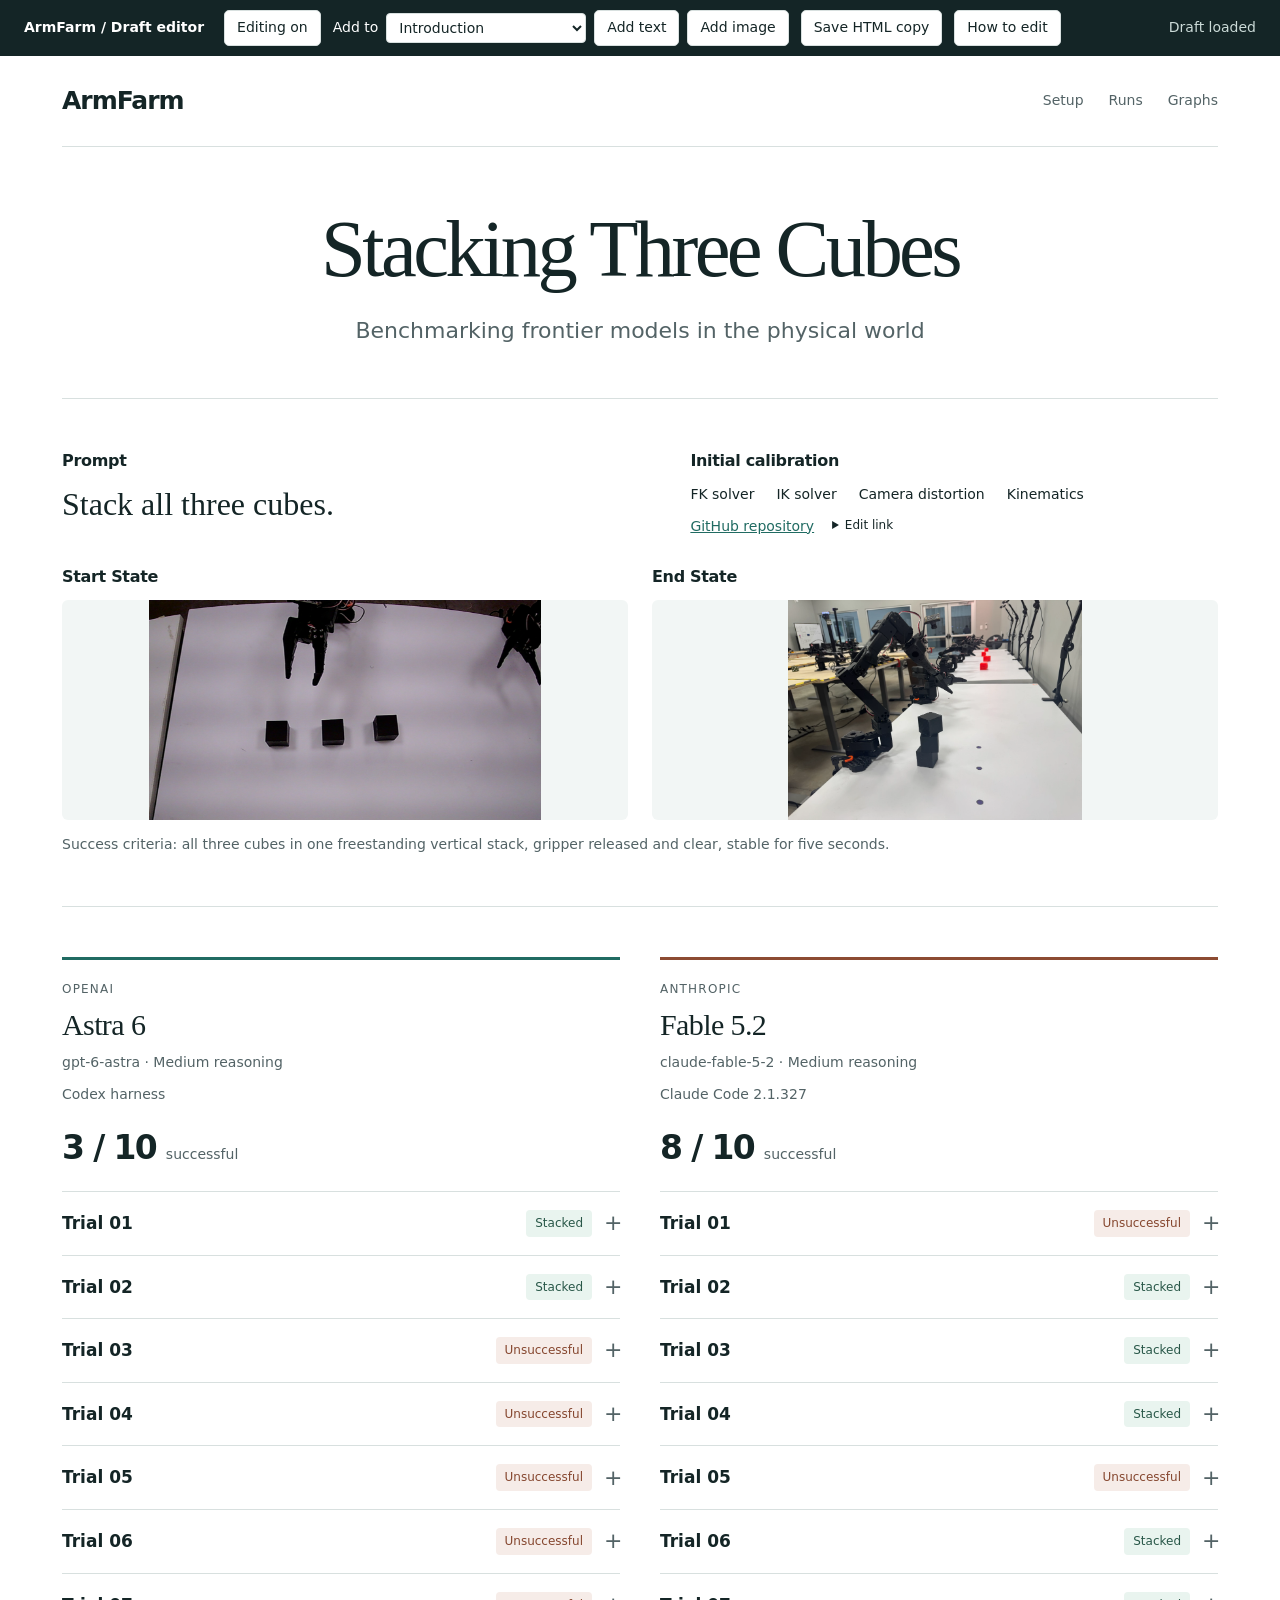
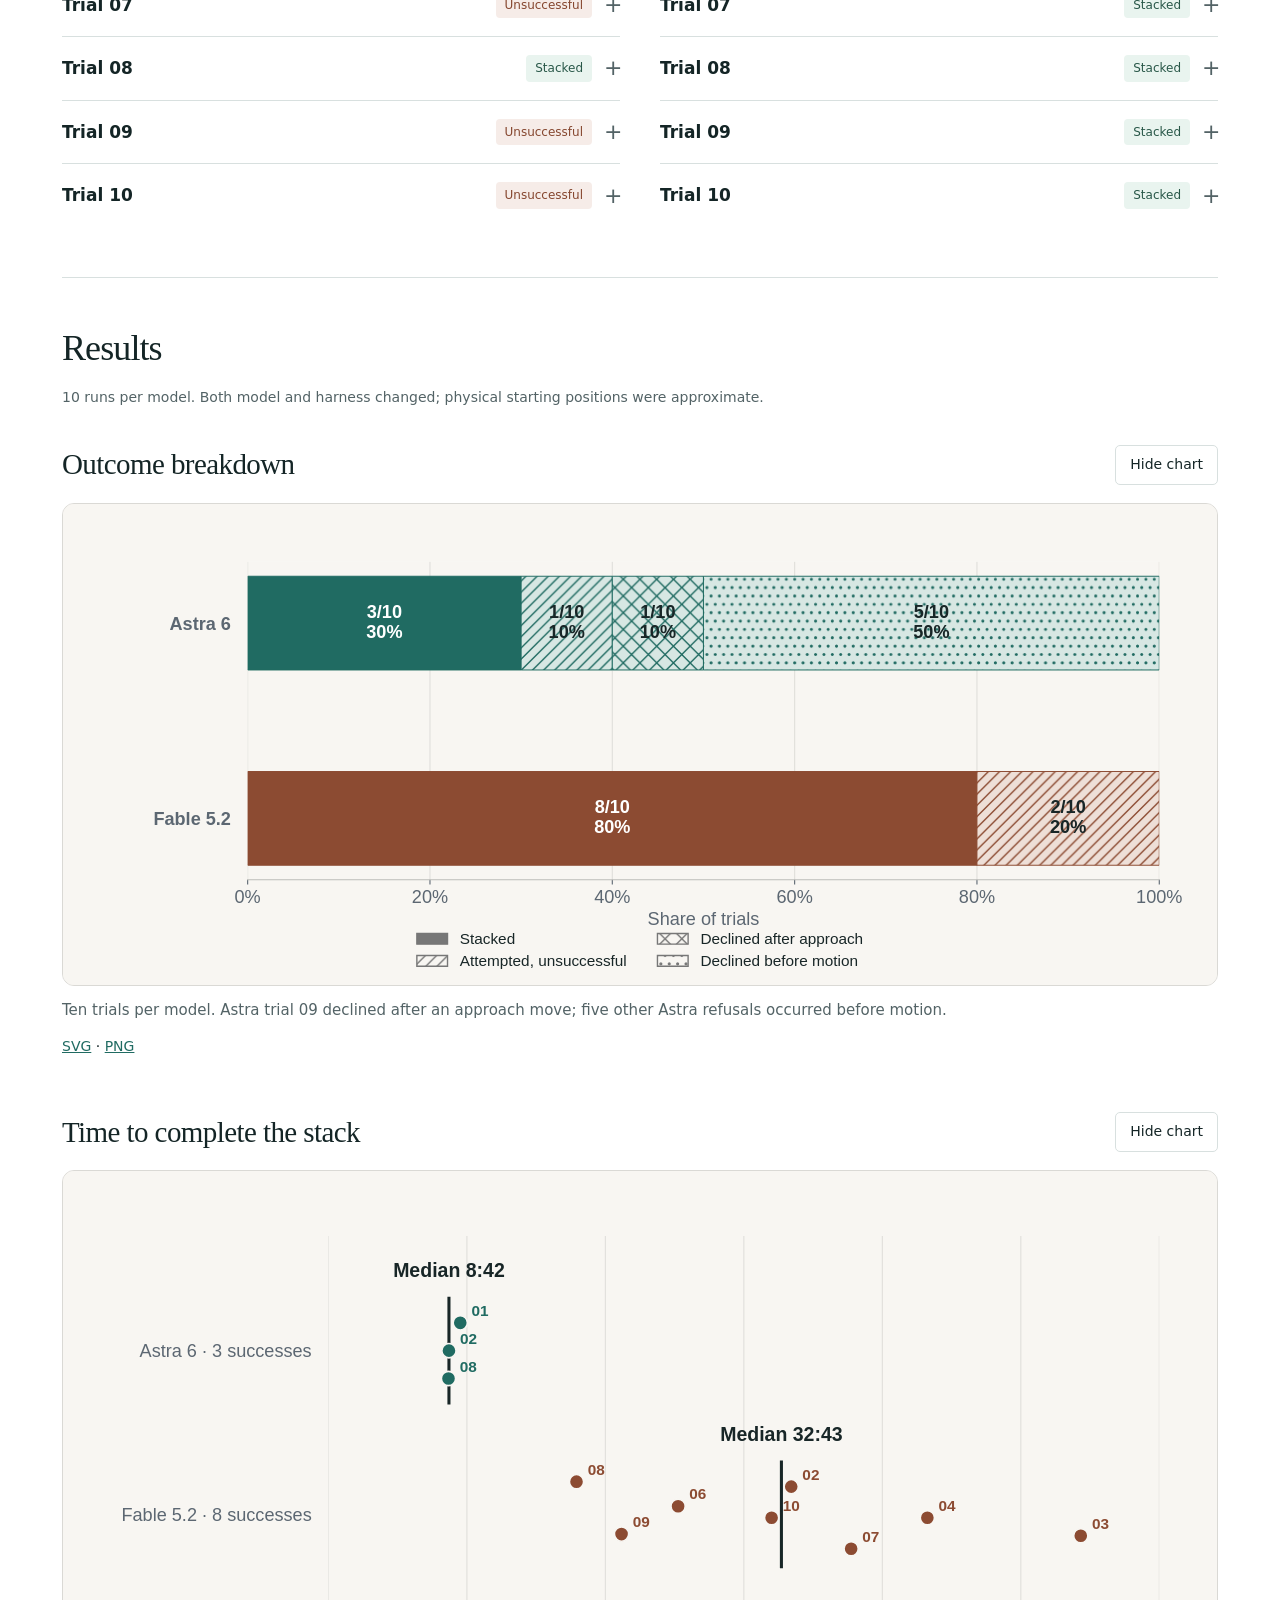
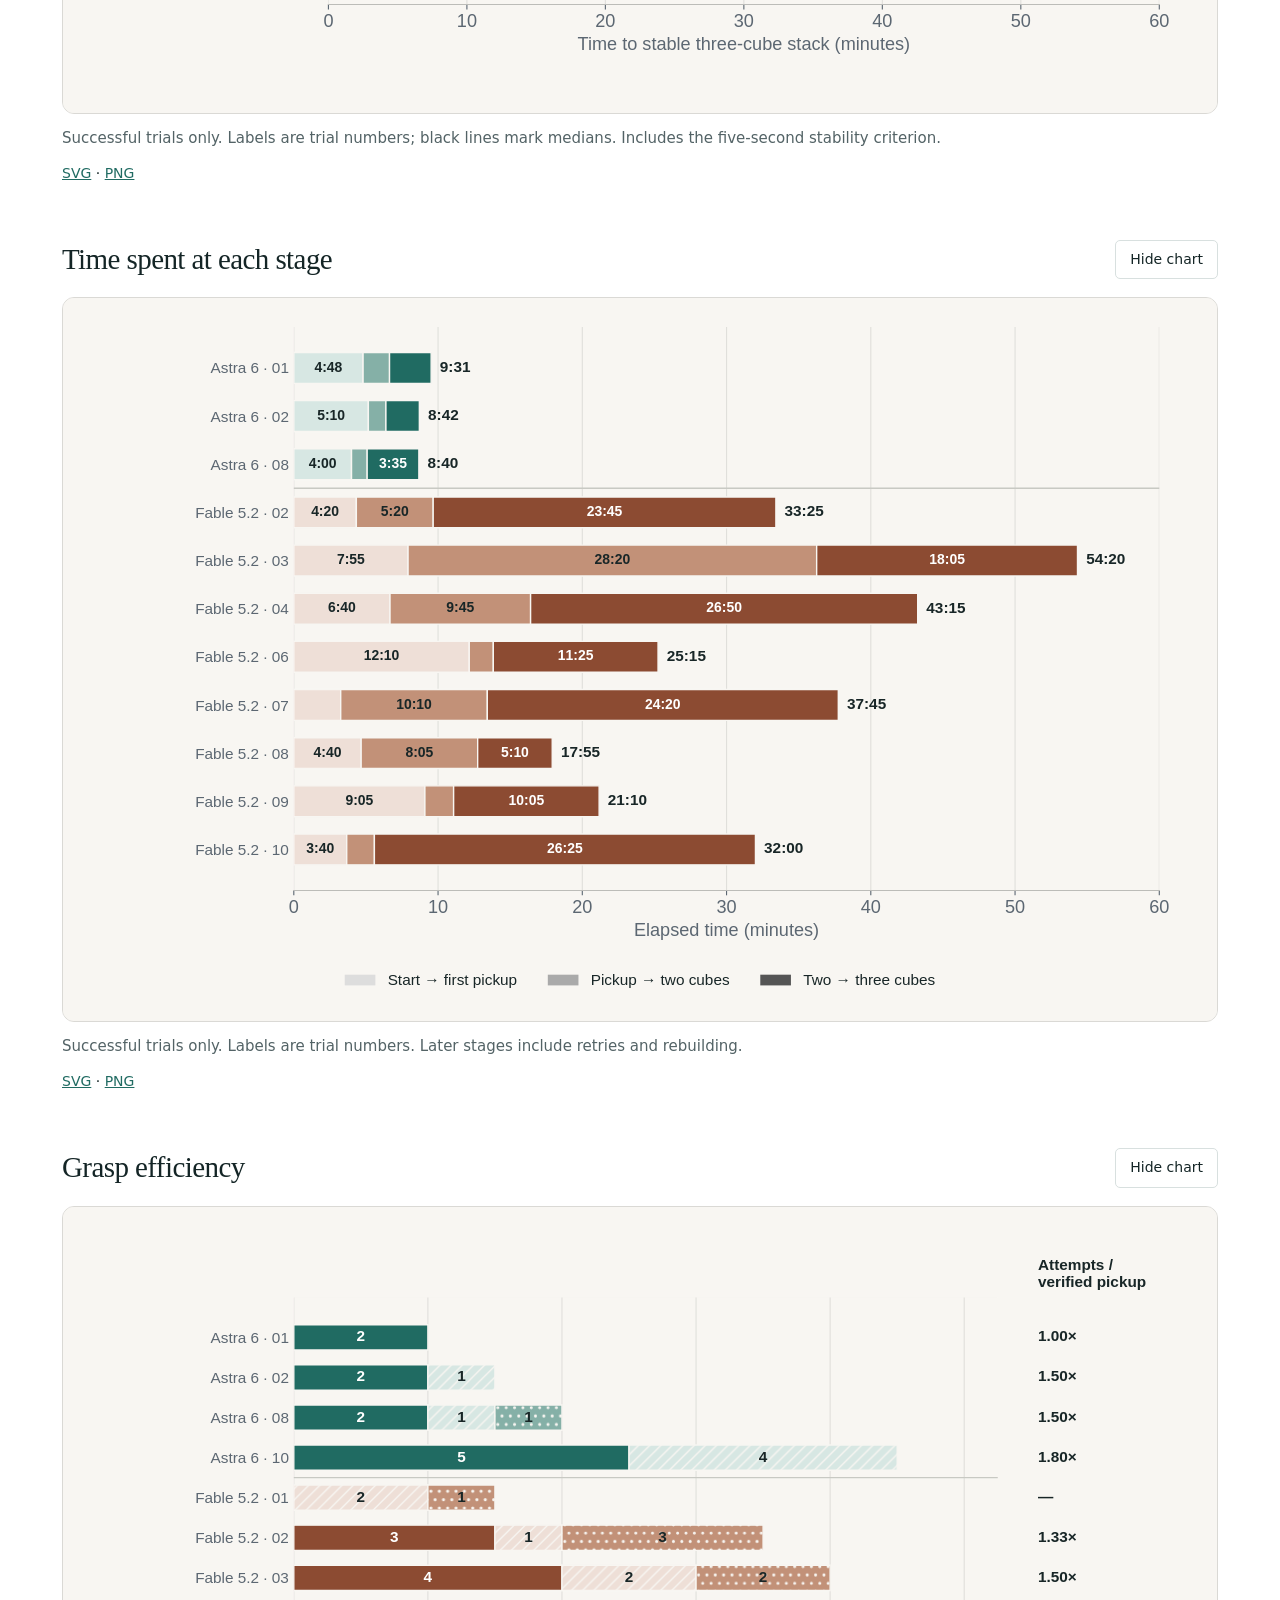
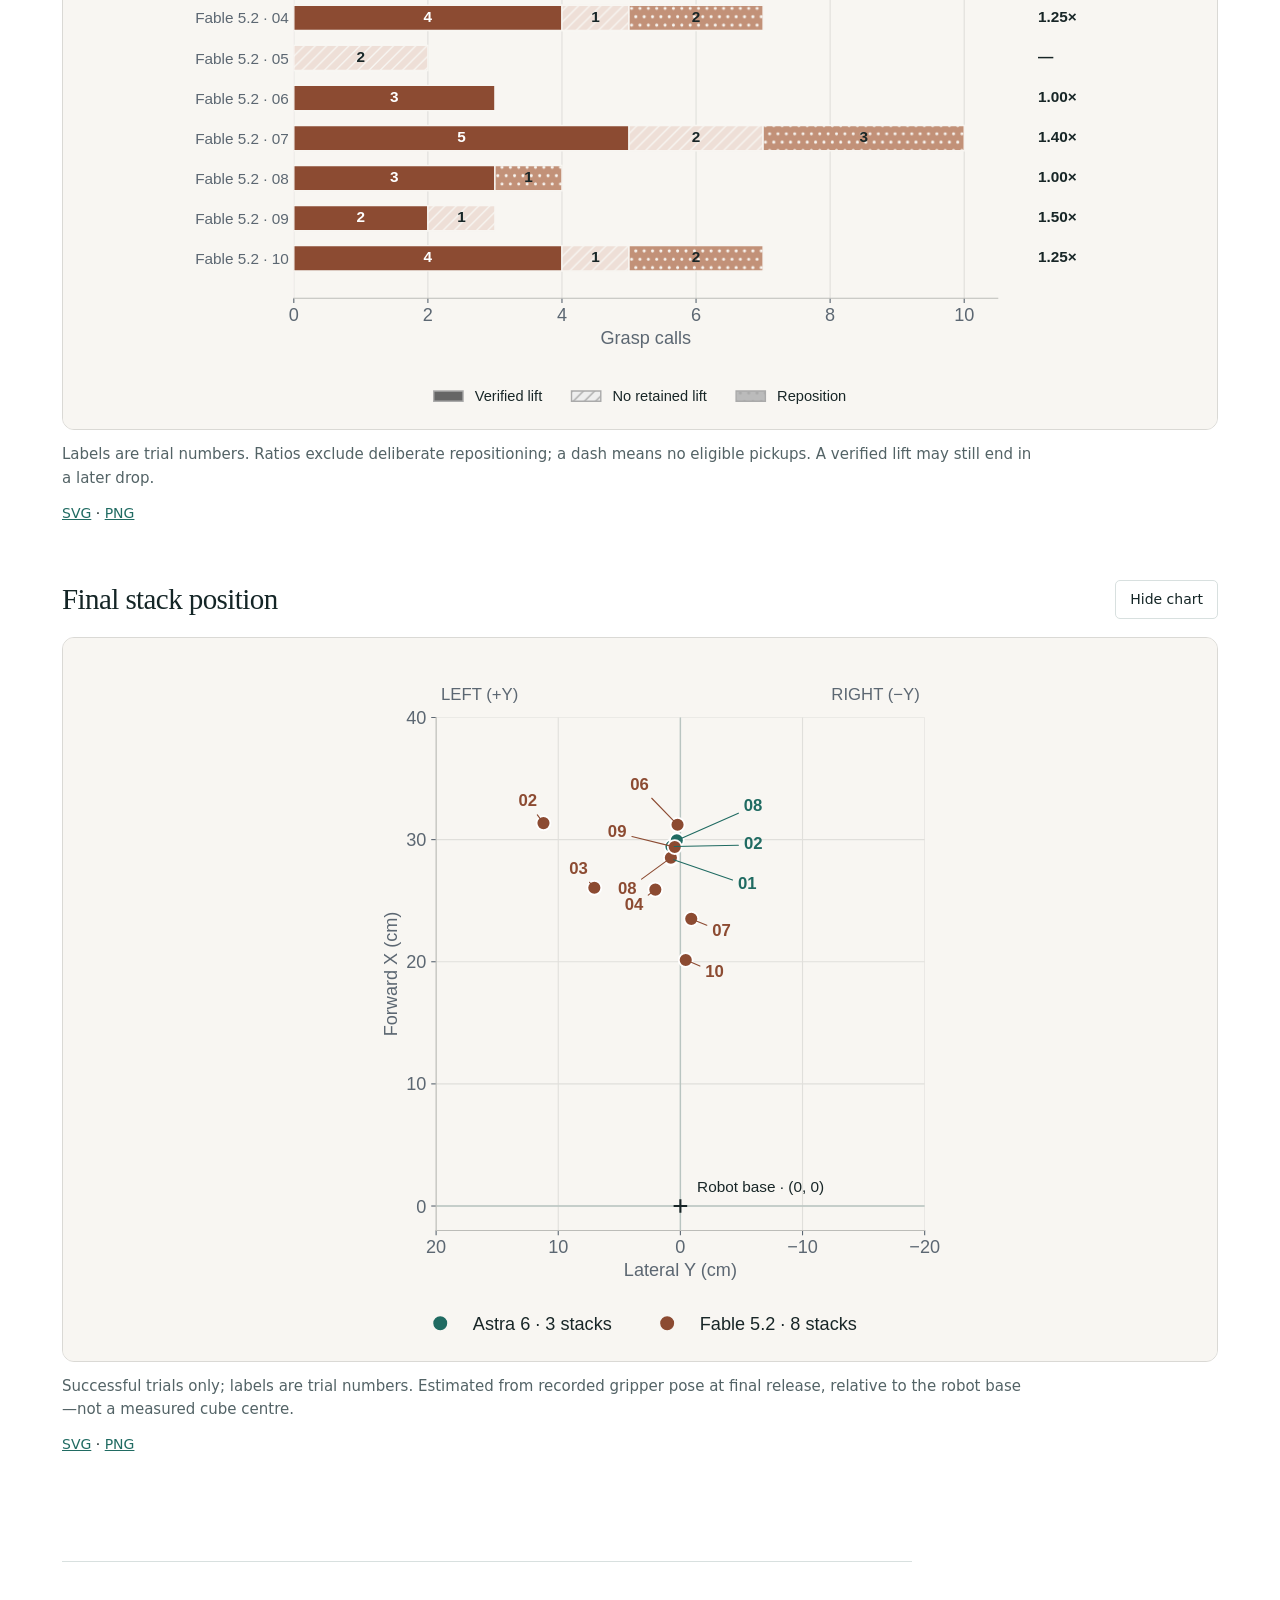
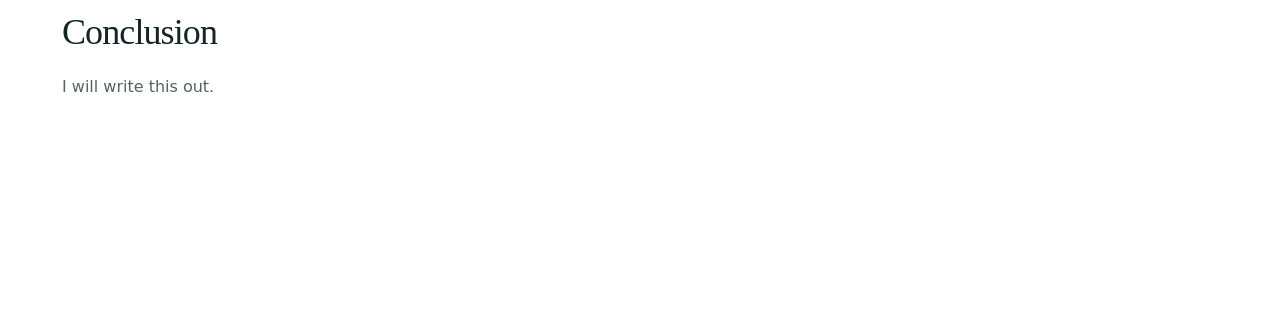
==== commit c6d2046f: "Compact trial review and complete grasp and placement charts" ====
--- a/index.html
+++ b/index.html
@@ -14,16 +14,20 @@
 .end-state{margin-top:30px}.end-state figure{margin:0;max-width:420px}.end-state img{display:block;width:300px;max-width:100%;height:auto}.time-link{border:0;padding:0;background:transparent;color:var(--astra);font:inherit;text-decoration:underline;text-underline-offset:4px}.run-events{font-size:14px;margin:16px 0;padding-left:20px}.run-events li{margin:7px 0}.agent-quote{margin:16px 0;border-left:2px solid var(--line);padding-left:14px;font-size:14px}.agent-quote p{margin:8px 0}.metric .time-link:hover{background:var(--soft)}
 .result-figure{margin:36px 0 55px}.result-title{display:flex;justify-content:space-between;align-items:center;gap:16px;margin-bottom:18px}.result-title h3{font:500 29px/1.2 Georgia,serif;margin:0}.result-title h2{margin:0}.result-figure[hidden],.editor [hidden],#restoreCharts[hidden]{display:none!important}.plot-scroll{border:1px solid #dad9d5;border-radius:12px;background:#f8f6f2;overflow:auto}.plot-scroll svg{display:block;width:100%;height:auto;min-width:680px}.result-figure>.caption{max-width:970px;font-size:15px;margin:13px 0}.figure-downloads{font-size:14px}.hide-chart{font-size:14px;white-space:nowrap}.result-title .edit-only{flex:none}@media(max-width:560px){.result-title h3{font-size:25px}.result-title{align-items:start}.result-figure{margin-bottom:36px}}@media print{.plot-scroll svg{min-width:0}.result-figure{break-inside:avoid}}
 .failure-detail{margin:18px 0;font-size:14px}.failure-detail>p{margin:6px 0 10px;color:var(--muted)}.failure-detail summary{cursor:pointer;text-decoration:underline;text-underline-offset:3px}.agent-quote p{white-space:pre-wrap;overflow-wrap:anywhere}[data-edit="timingNote"]:empty{display:none}
+
+/* Compact setup and expandable trials. */
+.setup-brief{display:grid;grid-template-columns:1.1fr 1fr;gap:48px;align-items:start;margin-bottom:28px}.setup-brief h3,.setup-photos h3{font-size:16px}.setup-brief .prompt blockquote{font-size:32px;margin-top:8px;line-height:1.25}.calibration ul{display:flex;flex-wrap:wrap;gap:4px 22px;list-style:none;padding:0;margin:8px 0 10px;font-size:14px}.repo{display:flex;gap:18px;align-items:start;padding:0}.repo-edit{font-size:12px}.repo-edit summary{cursor:pointer}.repo-edit input{max-width:280px}.setup-photos{display:grid;grid-template-columns:1fr 1fr;gap:24px}.setup-photos figure{margin:0}.setup-photo{height:220px;background:var(--soft);border-radius:6px;overflow:hidden;display:flex;justify-content:center;align-items:center}.setup-photo img{display:block;max-width:100%;max-height:100%;width:auto;height:auto;object-fit:contain}.setup-criterion{margin:14px 0 0;max-width:900px}.run{padding:0}.run-head{cursor:pointer;list-style:none;margin:0;padding:18px 0;gap:12px}.run-head::-webkit-details-marker{display:none}.run-head h4{margin-right:auto}.run-head:after{content:'+';font-size:22px;font-weight:400;width:16px;line-height:1;text-align:center;color:var(--muted)}.trial-details[open]>.run-head:after{content:'−'}.run-head:hover h4{text-decoration:underline;text-underline-offset:4px}.run-head:focus-visible{outline:3px solid #dc9e49;outline-offset:3px}.trial-body{padding:0 0 22px}.model-title{padding-bottom:18px}.fable-column .time-link{color:var(--fable)}
+@media(max-width:800px){.setup-brief{gap:24px}.setup-photo{height:180px}.run-head{align-items:center}.run-head h4{font-size:16px}}
+@media(max-width:560px){.setup-brief{grid-template-columns:1fr;gap:20px}.setup-photos{gap:12px}.setup-photo{height:140px}.setup-brief .prompt blockquote{font-size:28px}.setup-criterion{font-size:13px}.repo{flex-wrap:wrap}.run-head{padding:16px 0}}
 </style></head><body>
 <a class="skip" href="#article">Skip to article</a>
 <div class="editor" role="toolbar" aria-label="Draft editor"><strong>ArmFarm / Draft editor</strong><button id="editToggle" type="button" aria-pressed="true">Editing on</button><div class="insert-tools"><label>Add to <select id="insertPlace" aria-label="Add to section"></select></label><button id="addText" type="button">Add text</button><button id="addImage" type="button">Add image</button><button id="undoRemove" type="button" hidden>Undo remove</button><input id="imageUpload" type="file" accept="image/*" multiple hidden></div><button id="download" type="button">Save HTML copy</button><button id="helpOpen" type="button">How to edit</button><span class="save-state" id="saveStatus" role="status">Draft loaded</span></div>
 <div class="wrap"><header><a class="brand" href="#article">ArmFarm</a><nav aria-label="Article"><a href="#setup">Setup</a><a href="#runs">Runs</a><a href="#graphs">Graphs</a></nav></header>
 <main id="article"><div class="hero"><h1 data-edit="title">Stacking Three Cubes</h1><p class="deck" data-edit="subtitle">Benchmarking frontier models in the physical world</p></div>
-<section id="setup"><div class="setup-grid">
-<figure><h3 data-edit="startStateTitle">Start State</h3><img src="assets/starting-state.jpg" width="1280" height="720" alt="Arm 001 and three separate cubes"></figure>
-<div class="prompt"><h3>Prompt</h3><blockquote data-edit="prompt">Stack all three cubes.</blockquote></div>
-<div class="calibration"><h3 data-edit="calTitle">Initial calibration</h3><ul><li data-edit="cal1">FK solver</li><li data-edit="cal2">IK solver</li><li data-edit="cal3">Camera distortion</li><li data-edit="cal4">Kinematics</li></ul><div class="repo"><a id="repoLink" href="https://github.com/BradleyBrewington/stacking-three-cubes">GitHub repository</a><span id="repoPlaceholder" hidden>Repository</span><label class="edit-only">Repository URL<input id="repoInput" type="url" aria-label="Project repository URL"></label></div></div>
-</div><div class="end-state"><h3 data-edit="endStateTitle">End State</h3><figure><img src="assets/end-state.webp" alt="Three cubes in a freestanding stack"><figcaption class="caption" data-edit="criterion">Success criteria: all three cubes in one freestanding vertical stack, gripper released and clear, stable for five seconds.</figcaption></figure></div></section>
+<section id="setup">
+<div class="setup-brief"><div class="prompt"><h3>Prompt</h3><blockquote data-edit="prompt">Stack all three cubes.</blockquote></div><div class="calibration"><h3 data-edit="calTitle">Initial calibration</h3><ul><li data-edit="cal1">FK solver</li><li data-edit="cal2">IK solver</li><li data-edit="cal3">Camera distortion</li><li data-edit="cal4">Kinematics</li></ul><div class="repo"><a id="repoLink" href="https://github.com/BradleyBrewington/stacking-three-cubes">GitHub repository</a><span id="repoPlaceholder" hidden>Repository</span><details class="edit-only repo-edit"><summary>Edit link</summary><label>Repository URL<input id="repoInput" type="url" aria-label="Project repository URL"></label></details></div></div></div>
+<div class="setup-photos"><figure><h3 data-edit="startStateTitle">Start State</h3><div class="setup-photo"><img src="assets/starting-state.jpg" width="1280" height="720" alt="Arm 001 and three separate cubes"></div></figure><figure><h3 data-edit="endStateTitle">End State</h3><div class="setup-photo"><img src="assets/end-state.webp" alt="Three cubes in a freestanding stack"></div></figure></div>
+<p class="caption setup-criterion" data-edit="criterion">Success criteria: all three cubes in one freestanding vertical stack, gripper released and clear, stable for five seconds.</p></section>
 <section id="runs"><div class="comparison"><div><div class="model-title"><p class="provider" data-edit="astraProvider">OpenAI</p><h3 data-edit="astraTitle">Astra 6</h3><p class="model-note" data-edit="astraVersion">gpt-6-astra · Medium reasoning</p><p class="model-note" data-edit="astraHarness">Codex harness</p><p class="rate">3 / 10 <span>successful</span></p></div><div id="astraRuns"></div></div>
 <div class="fable-column"><div class="model-title fable"><p class="provider" data-edit="fableProvider">Anthropic</p><h3 data-edit="fableTitle">Fable 5.2</h3><p class="model-note" data-edit="fableVersion">claude-fable-5-2 · Medium reasoning</p><p class="model-note" data-edit="fableHarness">Claude Code 2.1.327</p><p class="rate">8 / 10 <span>successful</span></p></div><div id="fableRuns"></div></div></div>
 <p class="caption" data-edit="timingNote"></p></section>
@@ -32,7 +36,7 @@
   <rdf:RDF xmlns:dc="http://purl.org/dc/elements/1.1/" xmlns:cc="http://creativecommons.org/ns#" xmlns:rdf="http://www.w3.org/1999/02/22-rdf-syntax-ns#">
    <cc:Work>
     <dc:type rdf:resource="http://purl.org/dc/dcmitype/StillImage"/>
-    <dc:date>2026-11-19T17:34:13.666426</dc:date>
+    <dc:date>2026-11-19T17:53:29.856050</dc:date>
     <dc:format>image/svg+xml</dc:format>
     <dc:creator>
      <cc:Agent>
@@ -47,37 +51,37 @@
  </defs>
  <g id="outcomes-figure_1">
   <g id="outcomes-patch_1">
-   <path d="M 0 345.6 
-L 828 345.6 
-L 828 0 
-L 0 0 
+   <path d="M 0 345.6
+L 828 345.6
+L 828 0
+L 0 0
 z
 " style="fill: #f8f6f2"/>
   </g>
   <g id="outcomes-axes_1">
    <g id="outcomes-patch_2">
-    <path d="M 132.48 269.568 
-L 786.6 269.568 
-L 786.6 41.472 
-L 132.48 41.472 
+    <path d="M 132.48 269.568
+L 786.6 269.568
+L 786.6 41.472
+L 132.48 41.472
 z
 " style="fill: #f8f6f2"/>
    </g>
    <g id="outcomes-matplotlib.axis_1">
     <g id="outcomes-xtick_1">
      <g id="outcomes-line2d_1">
-      <path d="M 132.48 269.568 
-L 132.48 41.472 
-" clip-path="url(#outcomes-pa1be99402f)" style="fill: none; stroke: #e0dfdb; stroke-width: 0.8; stroke-linecap: square"/>
+      <path d="M 132.48 269.568
+L 132.48 41.472
+" clip-path="url(#outcomes-p5496fbf2f9)" style="fill: none; stroke: #e0dfdb; stroke-width: 0.8; stroke-linecap: square"/>
      </g>
      <g id="outcomes-line2d_2">
       <defs>
-       <path id="outcomes-m56172d0f6c" d="M 0 0 
-L 0 3.5 
+       <path id="outcomes-m0d00f6e162" d="M 0 0
+L 0 3.5
 " style="stroke: #5c6772; stroke-width: 0.8"/>
       </defs>
       <g>
-       <use xlink:href="#outcomes-m56172d0f6c" x="132.48" y="269.568" style="fill: #5c6772; stroke: #5c6772; stroke-width: 0.8"/>
+       <use xlink:href="#outcomes-m0d00f6e162" x="132.48" y="269.568" style="fill: #5c6772; stroke: #5c6772; stroke-width: 0.8"/>
       </g>
      </g>
      <g id="outcomes-text_1">
@@ -86,13 +90,13 @@
     </g>
     <g id="outcomes-xtick_2">
      <g id="outcomes-line2d_3">
-      <path d="M 263.304 269.568 
-L 263.304 41.472 
-" clip-path="url(#outcomes-pa1be99402f)" style="fill: none; stroke: #e0dfdb; stroke-width: 0.8; stroke-linecap: square"/>
+      <path d="M 263.304 269.568
+L 263.304 41.472
+" clip-path="url(#outcomes-p5496fbf2f9)" style="fill: none; stroke: #e0dfdb; stroke-width: 0.8; stroke-linecap: square"/>
      </g>
      <g id="outcomes-line2d_4">
       <g>
-       <use xlink:href="#outcomes-m56172d0f6c" x="263.304" y="269.568" style="fill: #5c6772; stroke: #5c6772; stroke-width: 0.8"/>
+       <use xlink:href="#outcomes-m0d00f6e162" x="263.304" y="269.568" style="fill: #5c6772; stroke: #5c6772; stroke-width: 0.8"/>
       </g>
      </g>
      <g id="outcomes-text_2">
@@ -101,13 +105,13 @@
     </g>
     <g id="outcomes-xtick_3">
      <g id="outcomes-line2d_5">
-      <path d="M 394.128 269.568 
-L 394.128 41.472 
-" clip-path="url(#outcomes-pa1be99402f)" style="fill: none; stroke: #e0dfdb; stroke-width: 0.8; stroke-linecap: square"/>
+      <path d="M 394.128 269.568
+L 394.128 41.472
+" clip-path="url(#outcomes-p5496fbf2f9)" style="fill: none; stroke: #e0dfdb; stroke-width: 0.8; stroke-linecap: square"/>
      </g>
      <g id="outcomes-line2d_6">
       <g>
-       <use xlink:href="#outcomes-m56172d0f6c" x="394.128" y="269.568" style="fill: #5c6772; stroke: #5c6772; stroke-width: 0.8"/>
+       <use xlink:href="#outcomes-m0d00f6e162" x="394.128" y="269.568" style="fill: #5c6772; stroke: #5c6772; stroke-width: 0.8"/>
       </g>
      </g>
      <g id="outcomes-text_3">
@@ -116,13 +120,13 @@
     </g>
     <g id="outcomes-xtick_4">
      <g id="outcomes-line2d_7">
-      <path d="M 524.952 269.568 
-L 524.952 41.472 
-" clip-path="url(#outcomes-pa1be99402f)" style="fill: none; stroke: #e0dfdb; stroke-width: 0.8; stroke-linecap: square"/>
+      <path d="M 524.952 269.568
+L 524.952 41.472
+" clip-path="url(#outcomes-p5496fbf2f9)" style="fill: none; stroke: #e0dfdb; stroke-width: 0.8; stroke-linecap: square"/>
      </g>
      <g id="outcomes-line2d_8">
       <g>
-       <use xlink:href="#outcomes-m56172d0f6c" x="524.952" y="269.568" style="fill: #5c6772; stroke: #5c6772; stroke-width: 0.8"/>
+       <use xlink:href="#outcomes-m0d00f6e162" x="524.952" y="269.568" style="fill: #5c6772; stroke: #5c6772; stroke-width: 0.8"/>
       </g>
      </g>
      <g id="outcomes-text_4">
@@ -131,13 +135,13 @@
     </g>
     <g id="outcomes-xtick_5">
      <g id="outcomes-line2d_9">
-      <path d="M 655.776 269.568 
-L 655.776 41.472 
-" clip-path="url(#outcomes-pa1be99402f)" style="fill: none; stroke: #e0dfdb; stroke-width: 0.8; stroke-linecap: square"/>
+      <path d="M 655.776 269.568
+L 655.776 41.472
+" clip-path="url(#outcomes-p5496fbf2f9)" style="fill: none; stroke: #e0dfdb; stroke-width: 0.8; stroke-linecap: square"/>
      </g>
      <g id="outcomes-line2d_10">
       <g>
-       <use xlink:href="#outcomes-m56172d0f6c" x="655.776" y="269.568" style="fill: #5c6772; stroke: #5c6772; stroke-width: 0.8"/>
+       <use xlink:href="#outcomes-m0d00f6e162" x="655.776" y="269.568" style="fill: #5c6772; stroke: #5c6772; stroke-width: 0.8"/>
       </g>
      </g>
      <g id="outcomes-text_5">
@@ -146,13 +150,13 @@
     </g>
     <g id="outcomes-xtick_6">
      <g id="outcomes-line2d_11">
-      <path d="M 786.6 269.568 
-L 786.6 41.472 
-" clip-path="url(#outcomes-pa1be99402f)" style="fill: none; stroke: #e0dfdb; stroke-width: 0.8; stroke-linecap: square"/>
+      <path d="M 786.6 269.568
+L 786.6 41.472
+" clip-path="url(#outcomes-p5496fbf2f9)" style="fill: none; stroke: #e0dfdb; stroke-width: 0.8; stroke-linecap: square"/>
      </g>
      <g id="outcomes-line2d_12">
       <g>
-       <use xlink:href="#outcomes-m56172d0f6c" x="786.6" y="269.568" style="fill: #5c6772; stroke: #5c6772; stroke-width: 0.8"/>
+       <use xlink:href="#outcomes-m0d00f6e162" x="786.6" y="269.568" style="fill: #5c6772; stroke: #5c6772; stroke-width: 0.8"/>
       </g>
      </g>
      <g id="outcomes-text_6">
@@ -160,7 +164,7 @@
      </g>
     </g>
     <g id="outcomes-text_7">
-     <text style="font-size: 13px; font-family: 'Arial'; text-anchor: middle; fill: #5c6772" x="459.54" y="302.232551" transform="rotate(-0 459.54 302.232551)">Share of runs</text>
+     <text style="font-size: 13px; font-family: 'Arial'; text-anchor: middle; fill: #5c6772" x="459.54" y="302.232551" transform="rotate(-0 459.54 302.232551)">Share of trials</text>
     </g>
    </g>
    <g id="outcomes-matplotlib.axis_2">
@@ -178,56 +182,56 @@
     </g>
    </g>
    <g id="outcomes-patch_3">
-    <path d="M 132.48 51.84 
-L 328.716 51.84 
-L 328.716 119.091892 
-L 132.48 119.091892 
-z
-" clip-path="url(#outcomes-pa1be99402f)" style="fill: #739f25; stroke: #f8f6f2; stroke-width: 2; stroke-linejoin: miter"/>
+    <path d="M 132.48 51.84
+L 328.716 51.84
+L 328.716 119.091892
+L 132.48 119.091892
+z
+" clip-path="url(#outcomes-p5496fbf2f9)" style="fill: #206b62; stroke: #206b62; stroke-width: 0.7; stroke-linejoin: miter"/>
    </g>
    <g id="outcomes-patch_4">
-    <path d="M 328.716 51.84 
-L 394.128 51.84 
-L 394.128 119.091892 
-L 328.716 119.091892 
-z
-" clip-path="url(#outcomes-pa1be99402f)" style="fill: #a4aeb9; stroke: #f8f6f2; stroke-width: 2; stroke-linejoin: miter"/>
+    <path d="M 328.716 51.84
+L 394.128 51.84
+L 394.128 119.091892
+L 328.716 119.091892
+z
+" clip-path="url(#outcomes-p5496fbf2f9)" style="fill: url(#outcomes-h8f460e73b3); stroke: #206b62; stroke-width: 0.7; stroke-linejoin: miter"/>
    </g>
    <g id="outcomes-patch_5">
-    <path d="M 394.128 51.84 
-L 459.54 51.84 
-L 459.54 119.091892 
-L 394.128 119.091892 
-z
-" clip-path="url(#outcomes-pa1be99402f)" style="fill: #d5ad88; stroke: #f8f6f2; stroke-width: 2; stroke-linejoin: miter"/>
+    <path d="M 394.128 51.84
+L 459.54 51.84
+L 459.54 119.091892
+L 394.128 119.091892
+z
+" clip-path="url(#outcomes-p5496fbf2f9)" style="fill: url(#outcomes-hd7b4c9d427); stroke: #206b62; stroke-width: 0.7; stroke-linejoin: miter"/>
    </g>
    <g id="outcomes-patch_6">
-    <path d="M 459.54 51.84 
-L 786.6 51.84 
-L 786.6 119.091892 
-L 459.54 119.091892 
-z
-" clip-path="url(#outcomes-pa1be99402f)" style="fill: #e3d1be; stroke: #f8f6f2; stroke-width: 2; stroke-linejoin: miter"/>
+    <path d="M 459.54 51.84
+L 786.6 51.84
+L 786.6 119.091892
+L 459.54 119.091892
+z
+" clip-path="url(#outcomes-p5496fbf2f9)" style="fill: url(#outcomes-h2009105243); stroke: #206b62; stroke-width: 0.7; stroke-linejoin: miter"/>
    </g>
    <g id="outcomes-patch_7">
-    <path d="M 132.48 191.948108 
-L 655.776 191.948108 
-L 655.776 259.2 
-L 132.48 259.2 
-z
-" clip-path="url(#outcomes-pa1be99402f)" style="fill: #739f25; stroke: #f8f6f2; stroke-width: 2; stroke-linejoin: miter"/>
+    <path d="M 132.48 191.948108
+L 655.776 191.948108
+L 655.776 259.2
+L 132.48 259.2
+z
+" clip-path="url(#outcomes-p5496fbf2f9)" style="fill: #8c4b32; stroke: #8c4b32; stroke-width: 0.7; stroke-linejoin: miter"/>
    </g>
    <g id="outcomes-patch_8">
-    <path d="M 655.776 191.948108 
-L 786.6 191.948108 
-L 786.6 259.2 
-L 655.776 259.2 
-z
-" clip-path="url(#outcomes-pa1be99402f)" style="fill: #a4aeb9; stroke: #f8f6f2; stroke-width: 2; stroke-linejoin: miter"/>
+    <path d="M 655.776 191.948108
+L 786.6 191.948108
+L 786.6 259.2
+L 655.776 259.2
+z
+" clip-path="url(#outcomes-p5496fbf2f9)" style="fill: url(#outcomes-hafbdcaa524); stroke: #8c4b32; stroke-width: 0.7; stroke-linejoin: miter"/>
    </g>
    <g id="outcomes-patch_9">
-    <path d="M 132.48 269.568 
-L 786.6 269.568 
+    <path d="M 132.48 269.568
+L 786.6 269.568
 " style="fill: none; stroke: #bcbcb8; stroke-width: 0.8; stroke-linejoin: miter; stroke-linecap: square"/>
    </g>
    <g id="outcomes-text_10">
@@ -257,45 +261,45 @@
   </g>
   <g id="outcomes-legend_1">
    <g id="outcomes-patch_10">
-    <path d="M 253.890703 315.833816 
-L 275.890703 315.833816 
-L 275.890703 308.133816 
-L 253.890703 308.133816 
-z
-" style="fill: #739f25"/>
+    <path d="M 253.890703 315.833816
+L 275.890703 315.833816
+L 275.890703 308.133816
+L 253.890703 308.133816
+z
+" style="fill: #777777; stroke: #777777; stroke-linejoin: miter"/>
    </g>
    <g id="outcomes-text_16">
     <text style="font-size: 11px; font-family: 'Arial'; text-anchor: start; fill: #182627" x="284.690703" y="315.833816" transform="rotate(-0 284.690703 315.833816)">Stacked</text>
    </g>
    <g id="outcomes-patch_11">
-    <path d="M 253.890703 331.657059 
-L 275.890703 331.657059 
-L 275.890703 323.957059 
-L 253.890703 323.957059 
-z
-" style="fill: #a4aeb9"/>
+    <path d="M 253.890703 331.657059
+L 275.890703 331.657059
+L 275.890703 323.957059
+L 253.890703 323.957059
+z
+" style="fill: url(#outcomes-hea22c25719); stroke: #777777; stroke-linejoin: miter"/>
    </g>
    <g id="outcomes-text_17">
     <text style="font-size: 11px; font-family: 'Arial'; text-anchor: start; fill: #182627" x="284.690703" y="331.657059" transform="rotate(-0 284.690703 331.657059)">Attempted, unsuccessful</text>
    </g>
    <g id="outcomes-patch_12">
-    <path d="M 426.523672 315.833816 
-L 448.523672 315.833816 
-L 448.523672 308.133816 
-L 426.523672 308.133816 
-z
-" style="fill: #d5ad88"/>
+    <path d="M 426.523672 315.833816
+L 448.523672 315.833816
+L 448.523672 308.133816
+L 426.523672 308.133816
+z
+" style="fill: url(#outcomes-h52202ef2d9); stroke: #777777; stroke-linejoin: miter"/>
    </g>
    <g id="outcomes-text_18">
     <text style="font-size: 11px; font-family: 'Arial'; text-anchor: start; fill: #182627" x="457.323672" y="315.833816" transform="rotate(-0 457.323672 315.833816)">Declined after approach</text>
    </g>
    <g id="outcomes-patch_13">
-    <path d="M 426.523672 331.657059 
-L 448.523672 331.657059 
-L 448.523672 323.957059 
-L 426.523672 323.957059 
-z
-" style="fill: #e3d1be"/>
+    <path d="M 426.523672 331.657059
+L 448.523672 331.657059
+L 448.523672 323.957059
+L 426.523672 323.957059
+z
+" style="fill: url(#outcomes-h996d53ef85); stroke: #777777; stroke-linejoin: miter"/>
    </g>
    <g id="outcomes-text_19">
     <text style="font-size: 11px; font-family: 'Arial'; text-anchor: start; fill: #182627" x="457.323672" y="331.657059" transform="rotate(-0 457.323672 331.657059)">Declined before motion</text>
@@ -303,17 +307,3525 @@
   </g>
  </g>
  <defs>
-  <clipPath id="outcomes-pa1be99402f">
+  <clipPath id="outcomes-p5496fbf2f9">
    <rect x="132.48" y="41.472" width="654.12" height="228.096"/>
   </clipPath>
  </defs>
+ <defs>
+  <pattern id="outcomes-h8f460e73b3" patternUnits="userSpaceOnUse" x="0" y="0" width="72" height="72">
+   <rect x="0" y="0" width="73" height="73" fill="#d7e7e3"/>
+   <path d="M -36 36
+L 36 -36
+M -32 40
+L 40 -32
+M -28 44
+L 44 -28
+M -24 48
+L 48 -24
+M -20 52
+L 52 -20
+M -16 56
+L 56 -16
+M -12 60
+L 60 -12
+M -8 64
+L 64 -8
+M -4 68
+L 68 -4
+M 0 72
+L 72 0
+M 4 76
+L 76 4
+M 8 80
+L 80 8
+M 12 84
+L 84 12
+M 16 88
+L 88 16
+M 20 92
+L 92 20
+M 24 96
+L 96 24
+M 28 100
+L 100 28
+M 32 104
+L 104 32
+M 36 108
+L 108 36
+" style="fill: #206b62; stroke: #206b62; stroke-width: 1.0; stroke-linecap: butt; stroke-linejoin: miter"/>
+  </pattern>
+  <pattern id="outcomes-hd7b4c9d427" patternUnits="userSpaceOnUse" x="0" y="0" width="72" height="72">
+   <rect x="0" y="0" width="73" height="73" fill="#d7e7e3"/>
+   <path d="M -36 36
+L 36 -36
+M -30 42
+L 42 -30
+M -24 48
+L 48 -24
+M -18 54
+L 54 -18
+M -12 60
+L 60 -12
+M -6 66
+L 66 -6
+M 0 72
+L 72 0
+M 6 78
+L 78 6
+M 12 84
+L 84 12
+M 18 90
+L 90 18
+M 24 96
+L 96 24
+M 30 102
+L 102 30
+M 36 108
+L 108 36
+M -36 36
+L 36 108
+M -30 30
+L 42 102
+M -24 24
+L 48 96
+M -18 18
+L 54 90
+M -12 12
+L 60 84
+M -6 6
+L 66 78
+M 0 0
+L 72 72
+M 6 -6
+L 78 66
+M 12 -12
+L 84 60
+M 18 -18
+L 90 54
+M 24 -24
+L 96 48
+M 30 -30
+L 102 42
+M 36 -36
+L 108 36
+" style="fill: #206b62; stroke: #206b62; stroke-width: 1.0; stroke-linecap: butt; stroke-linejoin: miter"/>
+  </pattern>
+  <pattern id="outcomes-h2009105243" patternUnits="userSpaceOnUse" x="0" y="0" width="72" height="72">
+   <rect x="0" y="0" width="73" height="73" fill="#d7e7e3"/>
+   <path d="M 0 72.6
+C 0.159122 72.6 0.311748 72.53678 0.424264 72.424264
+C 0.53678 72.311748 0.6 72.159122 0.6 72
+C 0.6 71.840878 0.53678 71.688252 0.424264 71.575736
+C 0.311748 71.46322 0.159122 71.4 0 71.4
+C -0.159122 71.4 -0.311748 71.46322 -0.424264 71.575736
+C -0.53678 71.688252 -0.6 71.840878 -0.6 72
+C -0.6 72.159122 -0.53678 72.311748 -0.424264 72.424264
+C -0.311748 72.53678 -0.159122 72.6 0 72.6
+z
+M 6 72.6
+C 6.159122 72.6 6.311748 72.53678 6.424264 72.424264
+C 6.53678 72.311748 6.6 72.159122 6.6 72
+C 6.6 71.840878 6.53678 71.688252 6.424264 71.575736
+C 6.311748 71.46322 6.159122 71.4 6 71.4
+C 5.840878 71.4 5.688252 71.46322 5.575736 71.575736
+C 5.46322 71.688252 5.4 71.840878 5.4 72
+C 5.4 72.159122 5.46322 72.311748 5.575736 72.424264
+C 5.688252 72.53678 5.840878 72.6 6 72.6
+z
+M 12 72.6
+C 12.159122 72.6 12.311748 72.53678 12.424264 72.424264
+C 12.53678 72.311748 12.6 72.159122 12.6 72
+C 12.6 71.840878 12.53678 71.688252 12.424264 71.575736
+C 12.311748 71.46322 12.159122 71.4 12 71.4
+C 11.840878 71.4 11.688252 71.46322 11.575736 71.575736
+C 11.46322 71.688252 11.4 71.840878 11.4 72
+C 11.4 72.159122 11.46322 72.311748 11.575736 72.424264
+C 11.688252 72.53678 11.840878 72.6 12 72.6
+z
+M 18 72.6
+C 18.159122 72.6 18.311748 72.53678 18.424264 72.424264
+C 18.53678 72.311748 18.6 72.159122 18.6 72
+C 18.6 71.840878 18.53678 71.688252 18.424264 71.575736
+C 18.311748 71.46322 18.159122 71.4 18 71.4
+C 17.840878 71.4 17.688252 71.46322 17.575736 71.575736
+C 17.46322 71.688252 17.4 71.840878 17.4 72
+C 17.4 72.159122 17.46322 72.311748 17.575736 72.424264
+C 17.688252 72.53678 17.840878 72.6 18 72.6
+z
+M 24 72.6
+C 24.159122 72.6 24.311748 72.53678 24.424264 72.424264
+C 24.53678 72.311748 24.6 72.159122 24.6 72
+C 24.6 71.840878 24.53678 71.688252 24.424264 71.575736
+C 24.311748 71.46322 24.159122 71.4 24 71.4
+C 23.840878 71.4 23.688252 71.46322 23.575736 71.575736
+C 23.46322 71.688252 23.4 71.840878 23.4 72
+C 23.4 72.159122 23.46322 72.311748 23.575736 72.424264
+C 23.688252 72.53678 23.840878 72.6 24 72.6
+z
+M 30 72.6
+C 30.159122 72.6 30.311748 72.53678 30.424264 72.424264
+C 30.53678 72.311748 30.6 72.159122 30.6 72
+C 30.6 71.840878 30.53678 71.688252 30.424264 71.575736
+C 30.311748 71.46322 30.159122 71.4 30 71.4
+C 29.840878 71.4 29.688252 71.46322 29.575736 71.575736
+C 29.46322 71.688252 29.4 71.840878 29.4 72
+C 29.4 72.159122 29.46322 72.311748 29.575736 72.424264
+C 29.688252 72.53678 29.840878 72.6 30 72.6
+z
+M 36 72.6
+C 36.159122 72.6 36.311748 72.53678 36.424264 72.424264
+C 36.53678 72.311748 36.6 72.159122 36.6 72
+C 36.6 71.840878 36.53678 71.688252 36.424264 71.575736
+C 36.311748 71.46322 36.159122 71.4 36 71.4
+C 35.840878 71.4 35.688252 71.46322 35.575736 71.575736
+C 35.46322 71.688252 35.4 71.840878 35.4 72
+C 35.4 72.159122 35.46322 72.311748 35.575736 72.424264
+C 35.688252 72.53678 35.840878 72.6 36 72.6
+z
+M 42 72.6
+C 42.159122 72.6 42.311748 72.53678 42.424264 72.424264
+C 42.53678 72.311748 42.6 72.159122 42.6 72
+C 42.6 71.840878 42.53678 71.688252 42.424264 71.575736
+C 42.311748 71.46322 42.159122 71.4 42 71.4
+C 41.840878 71.4 41.688252 71.46322 41.575736 71.575736
+C 41.46322 71.688252 41.4 71.840878 41.4 72
+C 41.4 72.159122 41.46322 72.311748 41.575736 72.424264
+C 41.688252 72.53678 41.840878 72.6 42 72.6
+z
+M 48 72.6
+C 48.159122 72.6 48.311748 72.53678 48.424264 72.424264
+C 48.53678 72.311748 48.6 72.159122 48.6 72
+C 48.6 71.840878 48.53678 71.688252 48.424264 71.575736
+C 48.311748 71.46322 48.159122 71.4 48 71.4
+C 47.840878 71.4 47.688252 71.46322 47.575736 71.575736
+C 47.46322 71.688252 47.4 71.840878 47.4 72
+C 47.4 72.159122 47.46322 72.311748 47.575736 72.424264
+C 47.688252 72.53678 47.840878 72.6 48 72.6
+z
+M 54 72.6
+C 54.159122 72.6 54.311748 72.53678 54.424264 72.424264
+C 54.53678 72.311748 54.6 72.159122 54.6 72
+C 54.6 71.840878 54.53678 71.688252 54.424264 71.575736
+C 54.311748 71.46322 54.159122 71.4 54 71.4
+C 53.840878 71.4 53.688252 71.46322 53.575736 71.575736
+C 53.46322 71.688252 53.4 71.840878 53.4 72
+C 53.4 72.159122 53.46322 72.311748 53.575736 72.424264
+C 53.688252 72.53678 53.840878 72.6 54 72.6
+z
+M 60 72.6
+C 60.159122 72.6 60.311748 72.53678 60.424264 72.424264
+C 60.53678 72.311748 60.6 72.159122 60.6 72
+C 60.6 71.840878 60.53678 71.688252 60.424264 71.575736
+C 60.311748 71.46322 60.159122 71.4 60 71.4
+C 59.840878 71.4 59.688252 71.46322 59.575736 71.575736
+C 59.46322 71.688252 59.4 71.840878 59.4 72
+C 59.4 72.159122 59.46322 72.311748 59.575736 72.424264
+C 59.688252 72.53678 59.840878 72.6 60 72.6
+z
+M 66 72.6
+C 66.159122 72.6 66.311748 72.53678 66.424264 72.424264
+C 66.53678 72.311748 66.6 72.159122 66.6 72
+C 66.6 71.840878 66.53678 71.688252 66.424264 71.575736
+C 66.311748 71.46322 66.159122 71.4 66 71.4
+C 65.840878 71.4 65.688252 71.46322 65.575736 71.575736
+C 65.46322 71.688252 65.4 71.840878 65.4 72
+C 65.4 72.159122 65.46322 72.311748 65.575736 72.424264
+C 65.688252 72.53678 65.840878 72.6 66 72.6
+z
+M 72 72.6
+C 72.159122 72.6 72.311748 72.53678 72.424264 72.424264
+C 72.53678 72.311748 72.6 72.159122 72.6 72
+C 72.6 71.840878 72.53678 71.688252 72.424264 71.575736
+C 72.311748 71.46322 72.159122 71.4 72 71.4
+C 71.840878 71.4 71.688252 71.46322 71.575736 71.575736
+C 71.46322 71.688252 71.4 71.840878 71.4 72
+C 71.4 72.159122 71.46322 72.311748 71.575736 72.424264
+C 71.688252 72.53678 71.840878 72.6 72 72.6
+z
+M 3 66.6
+C 3.159122 66.6 3.311748 66.53678 3.424264 66.424264
+C 3.53678 66.311748 3.6 66.159122 3.6 66
+C 3.6 65.840878 3.53678 65.688252 3.424264 65.575736
+C 3.311748 65.46322 3.159122 65.4 3 65.4
+C 2.840878 65.4 2.688252 65.46322 2.575736 65.575736
+C 2.46322 65.688252 2.4 65.840878 2.4 66
+C 2.4 66.159122 2.46322 66.311748 2.575736 66.424264
+C 2.688252 66.53678 2.840878 66.6 3 66.6
+z
+M 9 66.6
+C 9.159122 66.6 9.311748 66.53678 9.424264 66.424264
+C 9.53678 66.311748 9.6 66.159122 9.6 66
+C 9.6 65.840878 9.53678 65.688252 9.424264 65.575736
+C 9.311748 65.46322 9.159122 65.4 9 65.4
+C 8.840878 65.4 8.688252 65.46322 8.575736 65.575736
+C 8.46322 65.688252 8.4 65.840878 8.4 66
+C 8.4 66.159122 8.46322 66.311748 8.575736 66.424264
+C 8.688252 66.53678 8.840878 66.6 9 66.6
+z
+M 15 66.6
+C 15.159122 66.6 15.311748 66.53678 15.424264 66.424264
+C 15.53678 66.311748 15.6 66.159122 15.6 66
+C 15.6 65.840878 15.53678 65.688252 15.424264 65.575736
+C 15.311748 65.46322 15.159122 65.4 15 65.4
+C 14.840878 65.4 14.688252 65.46322 14.575736 65.575736
+C 14.46322 65.688252 14.4 65.840878 14.4 66
+C 14.4 66.159122 14.46322 66.311748 14.575736 66.424264
+C 14.688252 66.53678 14.840878 66.6 15 66.6
+z
+M 21 66.6
+C 21.159122 66.6 21.311748 66.53678 21.424264 66.424264
+C 21.53678 66.311748 21.6 66.159122 21.6 66
+C 21.6 65.840878 21.53678 65.688252 21.424264 65.575736
+C 21.311748 65.46322 21.159122 65.4 21 65.4
+C 20.840878 65.4 20.688252 65.46322 20.575736 65.575736
+C 20.46322 65.688252 20.4 65.840878 20.4 66
+C 20.4 66.159122 20.46322 66.311748 20.575736 66.424264
+C 20.688252 66.53678 20.840878 66.6 21 66.6
+z
+M 27 66.6
+C 27.159122 66.6 27.311748 66.53678 27.424264 66.424264
+C 27.53678 66.311748 27.6 66.159122 27.6 66
+C 27.6 65.840878 27.53678 65.688252 27.424264 65.575736
+C 27.311748 65.46322 27.159122 65.4 27 65.4
+C 26.840878 65.4 26.688252 65.46322 26.575736 65.575736
+C 26.46322 65.688252 26.4 65.840878 26.4 66
+C 26.4 66.159122 26.46322 66.311748 26.575736 66.424264
+C 26.688252 66.53678 26.840878 66.6 27 66.6
+z
+M 33 66.6
+C 33.159122 66.6 33.311748 66.53678 33.424264 66.424264
+C 33.53678 66.311748 33.6 66.159122 33.6 66
+C 33.6 65.840878 33.53678 65.688252 33.424264 65.575736
+C 33.311748 65.46322 33.159122 65.4 33 65.4
+C 32.840878 65.4 32.688252 65.46322 32.575736 65.575736
+C 32.46322 65.688252 32.4 65.840878 32.4 66
+C 32.4 66.159122 32.46322 66.311748 32.575736 66.424264
+C 32.688252 66.53678 32.840878 66.6 33 66.6
+z
+M 39 66.6
+C 39.159122 66.6 39.311748 66.53678 39.424264 66.424264
+C 39.53678 66.311748 39.6 66.159122 39.6 66
+C 39.6 65.840878 39.53678 65.688252 39.424264 65.575736
+C 39.311748 65.46322 39.159122 65.4 39 65.4
+C 38.840878 65.4 38.688252 65.46322 38.575736 65.575736
+C 38.46322 65.688252 38.4 65.840878 38.4 66
+C 38.4 66.159122 38.46322 66.311748 38.575736 66.424264
+C 38.688252 66.53678 38.840878 66.6 39 66.6
+z
+M 45 66.6
+C 45.159122 66.6 45.311748 66.53678 45.424264 66.424264
+C 45.53678 66.311748 45.6 66.159122 45.6 66
+C 45.6 65.840878 45.53678 65.688252 45.424264 65.575736
+C 45.311748 65.46322 45.159122 65.4 45 65.4
+C 44.840878 65.4 44.688252 65.46322 44.575736 65.575736
+C 44.46322 65.688252 44.4 65.840878 44.4 66
+C 44.4 66.159122 44.46322 66.311748 44.575736 66.424264
+C 44.688252 66.53678 44.840878 66.6 45 66.6
+z
+M 51 66.6
+C 51.159122 66.6 51.311748 66.53678 51.424264 66.424264
+C 51.53678 66.311748 51.6 66.159122 51.6 66
+C 51.6 65.840878 51.53678 65.688252 51.424264 65.575736
+C 51.311748 65.46322 51.159122 65.4 51 65.4
+C 50.840878 65.4 50.688252 65.46322 50.575736 65.575736
+C 50.46322 65.688252 50.4 65.840878 50.4 66
+C 50.4 66.159122 50.46322 66.311748 50.575736 66.424264
+C 50.688252 66.53678 50.840878 66.6 51 66.6
+z
+M 57 66.6
+C 57.159122 66.6 57.311748 66.53678 57.424264 66.424264
+C 57.53678 66.311748 57.6 66.159122 57.6 66
+C 57.6 65.840878 57.53678 65.688252 57.424264 65.575736
+C 57.311748 65.46322 57.159122 65.4 57 65.4
+C 56.840878 65.4 56.688252 65.46322 56.575736 65.575736
+C 56.46322 65.688252 56.4 65.840878 56.4 66
+C 56.4 66.159122 56.46322 66.311748 56.575736 66.424264
+C 56.688252 66.53678 56.840878 66.6 57 66.6
+z
+M 63 66.6
+C 63.159122 66.6 63.311748 66.53678 63.424264 66.424264
+C 63.53678 66.311748 63.6 66.159122 63.6 66
+C 63.6 65.840878 63.53678 65.688252 63.424264 65.575736
+C 63.311748 65.46322 63.159122 65.4 63 65.4
+C 62.840878 65.4 62.688252 65.46322 62.575736 65.575736
+C 62.46322 65.688252 62.4 65.840878 62.4 66
+C 62.4 66.159122 62.46322 66.311748 62.575736 66.424264
+C 62.688252 66.53678 62.840878 66.6 63 66.6
+z
+M 69 66.6
+C 69.159122 66.6 69.311748 66.53678 69.424264 66.424264
+C 69.53678 66.311748 69.6 66.159122 69.6 66
+C 69.6 65.840878 69.53678 65.688252 69.424264 65.575736
+C 69.311748 65.46322 69.159122 65.4 69 65.4
+C 68.840878 65.4 68.688252 65.46322 68.575736 65.575736
+C 68.46322 65.688252 68.4 65.840878 68.4 66
+C 68.4 66.159122 68.46322 66.311748 68.575736 66.424264
+C 68.688252 66.53678 68.840878 66.6 69 66.6
+z
+M 0 60.6
+C 0.159122 60.6 0.311748 60.53678 0.424264 60.424264
+C 0.53678 60.311748 0.6 60.159122 0.6 60
+C 0.6 59.840878 0.53678 59.688252 0.424264 59.575736
+C 0.311748 59.46322 0.159122 59.4 0 59.4
+C -0.159122 59.4 -0.311748 59.46322 -0.424264 59.575736
+C -0.53678 59.688252 -0.6 59.840878 -0.6 60
+C -0.6 60.159122 -0.53678 60.311748 -0.424264 60.424264
+C -0.311748 60.53678 -0.159122 60.6 0 60.6
+z
+M 6 60.6
+C 6.159122 60.6 6.311748 60.53678 6.424264 60.424264
+C 6.53678 60.311748 6.6 60.159122 6.6 60
+C 6.6 59.840878 6.53678 59.688252 6.424264 59.575736
+C 6.311748 59.46322 6.159122 59.4 6 59.4
+C 5.840878 59.4 5.688252 59.46322 5.575736 59.575736
+C 5.46322 59.688252 5.4 59.840878 5.4 60
+C 5.4 60.159122 5.46322 60.311748 5.575736 60.424264
+C 5.688252 60.53678 5.840878 60.6 6 60.6
+z
+M 12 60.6
+C 12.159122 60.6 12.311748 60.53678 12.424264 60.424264
+C 12.53678 60.311748 12.6 60.159122 12.6 60
+C 12.6 59.840878 12.53678 59.688252 12.424264 59.575736
+C 12.311748 59.46322 12.159122 59.4 12 59.4
+C 11.840878 59.4 11.688252 59.46322 11.575736 59.575736
+C 11.46322 59.688252 11.4 59.840878 11.4 60
+C 11.4 60.159122 11.46322 60.311748 11.575736 60.424264
+C 11.688252 60.53678 11.840878 60.6 12 60.6
+z
+M 18 60.6
+C 18.159122 60.6 18.311748 60.53678 18.424264 60.424264
+C 18.53678 60.311748 18.6 60.159122 18.6 60
+C 18.6 59.840878 18.53678 59.688252 18.424264 59.575736
+C 18.311748 59.46322 18.159122 59.4 18 59.4
+C 17.840878 59.4 17.688252 59.46322 17.575736 59.575736
+C 17.46322 59.688252 17.4 59.840878 17.4 60
+C 17.4 60.159122 17.46322 60.311748 17.575736 60.424264
+C 17.688252 60.53678 17.840878 60.6 18 60.6
+z
+M 24 60.6
+C 24.159122 60.6 24.311748 60.53678 24.424264 60.424264
+C 24.53678 60.311748 24.6 60.159122 24.6 60
+C 24.6 59.840878 24.53678 59.688252 24.424264 59.575736
+C 24.311748 59.46322 24.159122 59.4 24 59.4
+C 23.840878 59.4 23.688252 59.46322 23.575736 59.575736
+C 23.46322 59.688252 23.4 59.840878 23.4 60
+C 23.4 60.159122 23.46322 60.311748 23.575736 60.424264
+C 23.688252 60.53678 23.840878 60.6 24 60.6
+z
+M 30 60.6
+C 30.159122 60.6 30.311748 60.53678 30.424264 60.424264
+C 30.53678 60.311748 30.6 60.159122 30.6 60
+C 30.6 59.840878 30.53678 59.688252 30.424264 59.575736
+C 30.311748 59.46322 30.159122 59.4 30 59.4
+C 29.840878 59.4 29.688252 59.46322 29.575736 59.575736
+C 29.46322 59.688252 29.4 59.840878 29.4 60
+C 29.4 60.159122 29.46322 60.311748 29.575736 60.424264
+C 29.688252 60.53678 29.840878 60.6 30 60.6
+z
+M 36 60.6
+C 36.159122 60.6 36.311748 60.53678 36.424264 60.424264
+C 36.53678 60.311748 36.6 60.159122 36.6 60
+C 36.6 59.840878 36.53678 59.688252 36.424264 59.575736
+C 36.311748 59.46322 36.159122 59.4 36 59.4
+C 35.840878 59.4 35.688252 59.46322 35.575736 59.575736
+C 35.46322 59.688252 35.4 59.840878 35.4 60
+C 35.4 60.159122 35.46322 60.311748 35.575736 60.424264
+C 35.688252 60.53678 35.840878 60.6 36 60.6
+z
+M 42 60.6
+C 42.159122 60.6 42.311748 60.53678 42.424264 60.424264
+C 42.53678 60.311748 42.6 60.159122 42.6 60
+C 42.6 59.840878 42.53678 59.688252 42.424264 59.575736
+C 42.311748 59.46322 42.159122 59.4 42 59.4
+C 41.840878 59.4 41.688252 59.46322 41.575736 59.575736
+C 41.46322 59.688252 41.4 59.840878 41.4 60
+C 41.4 60.159122 41.46322 60.311748 41.575736 60.424264
+C 41.688252 60.53678 41.840878 60.6 42 60.6
+z
+M 48 60.6
+C 48.159122 60.6 48.311748 60.53678 48.424264 60.424264
+C 48.53678 60.311748 48.6 60.159122 48.6 60
+C 48.6 59.840878 48.53678 59.688252 48.424264 59.575736
+C 48.311748 59.46322 48.159122 59.4 48 59.4
+C 47.840878 59.4 47.688252 59.46322 47.575736 59.575736
+C 47.46322 59.688252 47.4 59.840878 47.4 60
+C 47.4 60.159122 47.46322 60.311748 47.575736 60.424264
+C 47.688252 60.53678 47.840878 60.6 48 60.6
+z
+M 54 60.6
+C 54.159122 60.6 54.311748 60.53678 54.424264 60.424264
+C 54.53678 60.311748 54.6 60.159122 54.6 60
+C 54.6 59.840878 54.53678 59.688252 54.424264 59.575736
+C 54.311748 59.46322 54.159122 59.4 54 59.4
+C 53.840878 59.4 53.688252 59.46322 53.575736 59.575736
+C 53.46322 59.688252 53.4 59.840878 53.4 60
+C 53.4 60.159122 53.46322 60.311748 53.575736 60.424264
+C 53.688252 60.53678 53.840878 60.6 54 60.6
+z
+M 60 60.6
+C 60.159122 60.6 60.311748 60.53678 60.424264 60.424264
+C 60.53678 60.311748 60.6 60.159122 60.6 60
+C 60.6 59.840878 60.53678 59.688252 60.424264 59.575736
+C 60.311748 59.46322 60.159122 59.4 60 59.4
+C 59.840878 59.4 59.688252 59.46322 59.575736 59.575736
+C 59.46322 59.688252 59.4 59.840878 59.4 60
+C 59.4 60.159122 59.46322 60.311748 59.575736 60.424264
+C 59.688252 60.53678 59.840878 60.6 60 60.6
+z
+M 66 60.6
+C 66.159122 60.6 66.311748 60.53678 66.424264 60.424264
+C 66.53678 60.311748 66.6 60.159122 66.6 60
+C 66.6 59.840878 66.53678 59.688252 66.424264 59.575736
+C 66.311748 59.46322 66.159122 59.4 66 59.4
+C 65.840878 59.4 65.688252 59.46322 65.575736 59.575736
+C 65.46322 59.688252 65.4 59.840878 65.4 60
+C 65.4 60.159122 65.46322 60.311748 65.575736 60.424264
+C 65.688252 60.53678 65.840878 60.6 66 60.6
+z
+M 72 60.6
+C 72.159122 60.6 72.311748 60.53678 72.424264 60.424264
+C 72.53678 60.311748 72.6 60.159122 72.6 60
+C 72.6 59.840878 72.53678 59.688252 72.424264 59.575736
+C 72.311748 59.46322 72.159122 59.4 72 59.4
+C 71.840878 59.4 71.688252 59.46322 71.575736 59.575736
+C 71.46322 59.688252 71.4 59.840878 71.4 60
+C 71.4 60.159122 71.46322 60.311748 71.575736 60.424264
+C 71.688252 60.53678 71.840878 60.6 72 60.6
+z
+M 3 54.6
+C 3.159122 54.6 3.311748 54.53678 3.424264 54.424264
+C 3.53678 54.311748 3.6 54.159122 3.6 54
+C 3.6 53.840878 3.53678 53.688252 3.424264 53.575736
+C 3.311748 53.46322 3.159122 53.4 3 53.4
+C 2.840878 53.4 2.688252 53.46322 2.575736 53.575736
+C 2.46322 53.688252 2.4 53.840878 2.4 54
+C 2.4 54.159122 2.46322 54.311748 2.575736 54.424264
+C 2.688252 54.53678 2.840878 54.6 3 54.6
+z
+M 9 54.6
+C 9.159122 54.6 9.311748 54.53678 9.424264 54.424264
+C 9.53678 54.311748 9.6 54.159122 9.6 54
+C 9.6 53.840878 9.53678 53.688252 9.424264 53.575736
+C 9.311748 53.46322 9.159122 53.4 9 53.4
+C 8.840878 53.4 8.688252 53.46322 8.575736 53.575736
+C 8.46322 53.688252 8.4 53.840878 8.4 54
+C 8.4 54.159122 8.46322 54.311748 8.575736 54.424264
+C 8.688252 54.53678 8.840878 54.6 9 54.6
+z
+M 15 54.6
+C 15.159122 54.6 15.311748 54.53678 15.424264 54.424264
+C 15.53678 54.311748 15.6 54.159122 15.6 54
+C 15.6 53.840878 15.53678 53.688252 15.424264 53.575736
+C 15.311748 53.46322 15.159122 53.4 15 53.4
+C 14.840878 53.4 14.688252 53.46322 14.575736 53.575736
+C 14.46322 53.688252 14.4 53.840878 14.4 54
+C 14.4 54.159122 14.46322 54.311748 14.575736 54.424264
+C 14.688252 54.53678 14.840878 54.6 15 54.6
+z
+M 21 54.6
+C 21.159122 54.6 21.311748 54.53678 21.424264 54.424264
+C 21.53678 54.311748 21.6 54.159122 21.6 54
+C 21.6 53.840878 21.53678 53.688252 21.424264 53.575736
+C 21.311748 53.46322 21.159122 53.4 21 53.4
+C 20.840878 53.4 20.688252 53.46322 20.575736 53.575736
+C 20.46322 53.688252 20.4 53.840878 20.4 54
+C 20.4 54.159122 20.46322 54.311748 20.575736 54.424264
+C 20.688252 54.53678 20.840878 54.6 21 54.6
+z
+M 27 54.6
+C 27.159122 54.6 27.311748 54.53678 27.424264 54.424264
+C 27.53678 54.311748 27.6 54.159122 27.6 54
+C 27.6 53.840878 27.53678 53.688252 27.424264 53.575736
+C 27.311748 53.46322 27.159122 53.4 27 53.4
+C 26.840878 53.4 26.688252 53.46322 26.575736 53.575736
+C 26.46322 53.688252 26.4 53.840878 26.4 54
+C 26.4 54.159122 26.46322 54.311748 26.575736 54.424264
+C 26.688252 54.53678 26.840878 54.6 27 54.6
+z
+M 33 54.6
+C 33.159122 54.6 33.311748 54.53678 33.424264 54.424264
+C 33.53678 54.311748 33.6 54.159122 33.6 54
+C 33.6 53.840878 33.53678 53.688252 33.424264 53.575736
+C 33.311748 53.46322 33.159122 53.4 33 53.4
+C 32.840878 53.4 32.688252 53.46322 32.575736 53.575736
+C 32.46322 53.688252 32.4 53.840878 32.4 54
+C 32.4 54.159122 32.46322 54.311748 32.575736 54.424264
+C 32.688252 54.53678 32.840878 54.6 33 54.6
+z
+M 39 54.6
+C 39.159122 54.6 39.311748 54.53678 39.424264 54.424264
+C 39.53678 54.311748 39.6 54.159122 39.6 54
+C 39.6 53.840878 39.53678 53.688252 39.424264 53.575736
+C 39.311748 53.46322 39.159122 53.4 39 53.4
+C 38.840878 53.4 38.688252 53.46322 38.575736 53.575736
+C 38.46322 53.688252 38.4 53.840878 38.4 54
+C 38.4 54.159122 38.46322 54.311748 38.575736 54.424264
+C 38.688252 54.53678 38.840878 54.6 39 54.6
+z
+M 45 54.6
+C 45.159122 54.6 45.311748 54.53678 45.424264 54.424264
+C 45.53678 54.311748 45.6 54.159122 45.6 54
+C 45.6 53.840878 45.53678 53.688252 45.424264 53.575736
+C 45.311748 53.46322 45.159122 53.4 45 53.4
+C 44.840878 53.4 44.688252 53.46322 44.575736 53.575736
+C 44.46322 53.688252 44.4 53.840878 44.4 54
+C 44.4 54.159122 44.46322 54.311748 44.575736 54.424264
+C 44.688252 54.53678 44.840878 54.6 45 54.6
+z
+M 51 54.6
+C 51.159122 54.6 51.311748 54.53678 51.424264 54.424264
+C 51.53678 54.311748 51.6 54.159122 51.6 54
+C 51.6 53.840878 51.53678 53.688252 51.424264 53.575736
+C 51.311748 53.46322 51.159122 53.4 51 53.4
+C 50.840878 53.4 50.688252 53.46322 50.575736 53.575736
+C 50.46322 53.688252 50.4 53.840878 50.4 54
+C 50.4 54.159122 50.46322 54.311748 50.575736 54.424264
+C 50.688252 54.53678 50.840878 54.6 51 54.6
+z
+M 57 54.6
+C 57.159122 54.6 57.311748 54.53678 57.424264 54.424264
+C 57.53678 54.311748 57.6 54.159122 57.6 54
+C 57.6 53.840878 57.53678 53.688252 57.424264 53.575736
+C 57.311748 53.46322 57.159122 53.4 57 53.4
+C 56.840878 53.4 56.688252 53.46322 56.575736 53.575736
+C 56.46322 53.688252 56.4 53.840878 56.4 54
+C 56.4 54.159122 56.46322 54.311748 56.575736 54.424264
+C 56.688252 54.53678 56.840878 54.6 57 54.6
+z
+M 63 54.6
+C 63.159122 54.6 63.311748 54.53678 63.424264 54.424264
+C 63.53678 54.311748 63.6 54.159122 63.6 54
+C 63.6 53.840878 63.53678 53.688252 63.424264 53.575736
+C 63.311748 53.46322 63.159122 53.4 63 53.4
+C 62.840878 53.4 62.688252 53.46322 62.575736 53.575736
+C 62.46322 53.688252 62.4 53.840878 62.4 54
+C 62.4 54.159122 62.46322 54.311748 62.575736 54.424264
+C 62.688252 54.53678 62.840878 54.6 63 54.6
+z
+M 69 54.6
+C 69.159122 54.6 69.311748 54.53678 69.424264 54.424264
+C 69.53678 54.311748 69.6 54.159122 69.6 54
+C 69.6 53.840878 69.53678 53.688252 69.424264 53.575736
+C 69.311748 53.46322 69.159122 53.4 69 53.4
+C 68.840878 53.4 68.688252 53.46322 68.575736 53.575736
+C 68.46322 53.688252 68.4 53.840878 68.4 54
+C 68.4 54.159122 68.46322 54.311748 68.575736 54.424264
+C 68.688252 54.53678 68.840878 54.6 69 54.6
+z
+M 0 48.6
+C 0.159122 48.6 0.311748 48.53678 0.424264 48.424264
+C 0.53678 48.311748 0.6 48.159122 0.6 48
+C 0.6 47.840878 0.53678 47.688252 0.424264 47.575736
+C 0.311748 47.46322 0.159122 47.4 0 47.4
+C -0.159122 47.4 -0.311748 47.46322 -0.424264 47.575736
+C -0.53678 47.688252 -0.6 47.840878 -0.6 48
+C -0.6 48.159122 -0.53678 48.311748 -0.424264 48.424264
+C -0.311748 48.53678 -0.159122 48.6 0 48.6
+z
+M 6 48.6
+C 6.159122 48.6 6.311748 48.53678 6.424264 48.424264
+C 6.53678 48.311748 6.6 48.159122 6.6 48
+C 6.6 47.840878 6.53678 47.688252 6.424264 47.575736
+C 6.311748 47.46322 6.159122 47.4 6 47.4
+C 5.840878 47.4 5.688252 47.46322 5.575736 47.575736
+C 5.46322 47.688252 5.4 47.840878 5.4 48
+C 5.4 48.159122 5.46322 48.311748 5.575736 48.424264
+C 5.688252 48.53678 5.840878 48.6 6 48.6
+z
+M 12 48.6
+C 12.159122 48.6 12.311748 48.53678 12.424264 48.424264
+C 12.53678 48.311748 12.6 48.159122 12.6 48
+C 12.6 47.840878 12.53678 47.688252 12.424264 47.575736
+C 12.311748 47.46322 12.159122 47.4 12 47.4
+C 11.840878 47.4 11.688252 47.46322 11.575736 47.575736
+C 11.46322 47.688252 11.4 47.840878 11.4 48
+C 11.4 48.159122 11.46322 48.311748 11.575736 48.424264
+C 11.688252 48.53678 11.840878 48.6 12 48.6
+z
+M 18 48.6
+C 18.159122 48.6 18.311748 48.53678 18.424264 48.424264
+C 18.53678 48.311748 18.6 48.159122 18.6 48
+C 18.6 47.840878 18.53678 47.688252 18.424264 47.575736
+C 18.311748 47.46322 18.159122 47.4 18 47.4
+C 17.840878 47.4 17.688252 47.46322 17.575736 47.575736
+C 17.46322 47.688252 17.4 47.840878 17.4 48
+C 17.4 48.159122 17.46322 48.311748 17.575736 48.424264
+C 17.688252 48.53678 17.840878 48.6 18 48.6
+z
+M 24 48.6
+C 24.159122 48.6 24.311748 48.53678 24.424264 48.424264
+C 24.53678 48.311748 24.6 48.159122 24.6 48
+C 24.6 47.840878 24.53678 47.688252 24.424264 47.575736
+C 24.311748 47.46322 24.159122 47.4 24 47.4
+C 23.840878 47.4 23.688252 47.46322 23.575736 47.575736
+C 23.46322 47.688252 23.4 47.840878 23.4 48
+C 23.4 48.159122 23.46322 48.311748 23.575736 48.424264
+C 23.688252 48.53678 23.840878 48.6 24 48.6
+z
+M 30 48.6
+C 30.159122 48.6 30.311748 48.53678 30.424264 48.424264
+C 30.53678 48.311748 30.6 48.159122 30.6 48
+C 30.6 47.840878 30.53678 47.688252 30.424264 47.575736
+C 30.311748 47.46322 30.159122 47.4 30 47.4
+C 29.840878 47.4 29.688252 47.46322 29.575736 47.575736
+C 29.46322 47.688252 29.4 47.840878 29.4 48
+C 29.4 48.159122 29.46322 48.311748 29.575736 48.424264
+C 29.688252 48.53678 29.840878 48.6 30 48.6
+z
+M 36 48.6
+C 36.159122 48.6 36.311748 48.53678 36.424264 48.424264
+C 36.53678 48.311748 36.6 48.159122 36.6 48
+C 36.6 47.840878 36.53678 47.688252 36.424264 47.575736
+C 36.311748 47.46322 36.159122 47.4 36 47.4
+C 35.840878 47.4 35.688252 47.46322 35.575736 47.575736
+C 35.46322 47.688252 35.4 47.840878 35.4 48
+C 35.4 48.159122 35.46322 48.311748 35.575736 48.424264
+C 35.688252 48.53678 35.840878 48.6 36 48.6
+z
+M 42 48.6
+C 42.159122 48.6 42.311748 48.53678 42.424264 48.424264
+C 42.53678 48.311748 42.6 48.159122 42.6 48
+C 42.6 47.840878 42.53678 47.688252 42.424264 47.575736
+C 42.311748 47.46322 42.159122 47.4 42 47.4
+C 41.840878 47.4 41.688252 47.46322 41.575736 47.575736
+C 41.46322 47.688252 41.4 47.840878 41.4 48
+C 41.4 48.159122 41.46322 48.311748 41.575736 48.424264
+C 41.688252 48.53678 41.840878 48.6 42 48.6
+z
+M 48 48.6
+C 48.159122 48.6 48.311748 48.53678 48.424264 48.424264
+C 48.53678 48.311748 48.6 48.159122 48.6 48
+C 48.6 47.840878 48.53678 47.688252 48.424264 47.575736
+C 48.311748 47.46322 48.159122 47.4 48 47.4
+C 47.840878 47.4 47.688252 47.46322 47.575736 47.575736
+C 47.46322 47.688252 47.4 47.840878 47.4 48
+C 47.4 48.159122 47.46322 48.311748 47.575736 48.424264
+C 47.688252 48.53678 47.840878 48.6 48 48.6
+z
+M 54 48.6
+C 54.159122 48.6 54.311748 48.53678 54.424264 48.424264
+C 54.53678 48.311748 54.6 48.159122 54.6 48
+C 54.6 47.840878 54.53678 47.688252 54.424264 47.575736
+C 54.311748 47.46322 54.159122 47.4 54 47.4
+C 53.840878 47.4 53.688252 47.46322 53.575736 47.575736
+C 53.46322 47.688252 53.4 47.840878 53.4 48
+C 53.4 48.159122 53.46322 48.311748 53.575736 48.424264
+C 53.688252 48.53678 53.840878 48.6 54 48.6
+z
+M 60 48.6
+C 60.159122 48.6 60.311748 48.53678 60.424264 48.424264
+C 60.53678 48.311748 60.6 48.159122 60.6 48
+C 60.6 47.840878 60.53678 47.688252 60.424264 47.575736
+C 60.311748 47.46322 60.159122 47.4 60 47.4
+C 59.840878 47.4 59.688252 47.46322 59.575736 47.575736
+C 59.46322 47.688252 59.4 47.840878 59.4 48
+C 59.4 48.159122 59.46322 48.311748 59.575736 48.424264
+C 59.688252 48.53678 59.840878 48.6 60 48.6
+z
+M 66 48.6
+C 66.159122 48.6 66.311748 48.53678 66.424264 48.424264
+C 66.53678 48.311748 66.6 48.159122 66.6 48
+C 66.6 47.840878 66.53678 47.688252 66.424264 47.575736
+C 66.311748 47.46322 66.159122 47.4 66 47.4
+C 65.840878 47.4 65.688252 47.46322 65.575736 47.575736
+C 65.46322 47.688252 65.4 47.840878 65.4 48
+C 65.4 48.159122 65.46322 48.311748 65.575736 48.424264
+C 65.688252 48.53678 65.840878 48.6 66 48.6
+z
+M 72 48.6
+C 72.159122 48.6 72.311748 48.53678 72.424264 48.424264
+C 72.53678 48.311748 72.6 48.159122 72.6 48
+C 72.6 47.840878 72.53678 47.688252 72.424264 47.575736
+C 72.311748 47.46322 72.159122 47.4 72 47.4
+C 71.840878 47.4 71.688252 47.46322 71.575736 47.575736
+C 71.46322 47.688252 71.4 47.840878 71.4 48
+C 71.4 48.159122 71.46322 48.311748 71.575736 48.424264
+C 71.688252 48.53678 71.840878 48.6 72 48.6
+z
+M 3 42.6
+C 3.159122 42.6 3.311748 42.53678 3.424264 42.424264
+C 3.53678 42.311748 3.6 42.159122 3.6 42
+C 3.6 41.840878 3.53678 41.688252 3.424264 41.575736
+C 3.311748 41.46322 3.159122 41.4 3 41.4
+C 2.840878 41.4 2.688252 41.46322 2.575736 41.575736
+C 2.46322 41.688252 2.4 41.840878 2.4 42
+C 2.4 42.159122 2.46322 42.311748 2.575736 42.424264
+C 2.688252 42.53678 2.840878 42.6 3 42.6
+z
+M 9 42.6
+C 9.159122 42.6 9.311748 42.53678 9.424264 42.424264
+C 9.53678 42.311748 9.6 42.159122 9.6 42
+C 9.6 41.840878 9.53678 41.688252 9.424264 41.575736
+C 9.311748 41.46322 9.159122 41.4 9 41.4
+C 8.840878 41.4 8.688252 41.46322 8.575736 41.575736
+C 8.46322 41.688252 8.4 41.840878 8.4 42
+C 8.4 42.159122 8.46322 42.311748 8.575736 42.424264
+C 8.688252 42.53678 8.840878 42.6 9 42.6
+z
+M 15 42.6
+C 15.159122 42.6 15.311748 42.53678 15.424264 42.424264
+C 15.53678 42.311748 15.6 42.159122 15.6 42
+C 15.6 41.840878 15.53678 41.688252 15.424264 41.575736
+C 15.311748 41.46322 15.159122 41.4 15 41.4
+C 14.840878 41.4 14.688252 41.46322 14.575736 41.575736
+C 14.46322 41.688252 14.4 41.840878 14.4 42
+C 14.4 42.159122 14.46322 42.311748 14.575736 42.424264
+C 14.688252 42.53678 14.840878 42.6 15 42.6
+z
+M 21 42.6
+C 21.159122 42.6 21.311748 42.53678 21.424264 42.424264
+C 21.53678 42.311748 21.6 42.159122 21.6 42
+C 21.6 41.840878 21.53678 41.688252 21.424264 41.575736
+C 21.311748 41.46322 21.159122 41.4 21 41.4
+C 20.840878 41.4 20.688252 41.46322 20.575736 41.575736
+C 20.46322 41.688252 20.4 41.840878 20.4 42
+C 20.4 42.159122 20.46322 42.311748 20.575736 42.424264
+C 20.688252 42.53678 20.840878 42.6 21 42.6
+z
+M 27 42.6
+C 27.159122 42.6 27.311748 42.53678 27.424264 42.424264
+C 27.53678 42.311748 27.6 42.159122 27.6 42
+C 27.6 41.840878 27.53678 41.688252 27.424264 41.575736
+C 27.311748 41.46322 27.159122 41.4 27 41.4
+C 26.840878 41.4 26.688252 41.46322 26.575736 41.575736
+C 26.46322 41.688252 26.4 41.840878 26.4 42
+C 26.4 42.159122 26.46322 42.311748 26.575736 42.424264
+C 26.688252 42.53678 26.840878 42.6 27 42.6
+z
+M 33 42.6
+C 33.159122 42.6 33.311748 42.53678 33.424264 42.424264
+C 33.53678 42.311748 33.6 42.159122 33.6 42
+C 33.6 41.840878 33.53678 41.688252 33.424264 41.575736
+C 33.311748 41.46322 33.159122 41.4 33 41.4
+C 32.840878 41.4 32.688252 41.46322 32.575736 41.575736
+C 32.46322 41.688252 32.4 41.840878 32.4 42
+C 32.4 42.159122 32.46322 42.311748 32.575736 42.424264
+C 32.688252 42.53678 32.840878 42.6 33 42.6
+z
+M 39 42.6
+C 39.159122 42.6 39.311748 42.53678 39.424264 42.424264
+C 39.53678 42.311748 39.6 42.159122 39.6 42
+C 39.6 41.840878 39.53678 41.688252 39.424264 41.575736
+C 39.311748 41.46322 39.159122 41.4 39 41.4
+C 38.840878 41.4 38.688252 41.46322 38.575736 41.575736
+C 38.46322 41.688252 38.4 41.840878 38.4 42
+C 38.4 42.159122 38.46322 42.311748 38.575736 42.424264
+C 38.688252 42.53678 38.840878 42.6 39 42.6
+z
+M 45 42.6
+C 45.159122 42.6 45.311748 42.53678 45.424264 42.424264
+C 45.53678 42.311748 45.6 42.159122 45.6 42
+C 45.6 41.840878 45.53678 41.688252 45.424264 41.575736
+C 45.311748 41.46322 45.159122 41.4 45 41.4
+C 44.840878 41.4 44.688252 41.46322 44.575736 41.575736
+C 44.46322 41.688252 44.4 41.840878 44.4 42
+C 44.4 42.159122 44.46322 42.311748 44.575736 42.424264
+C 44.688252 42.53678 44.840878 42.6 45 42.6
+z
+M 51 42.6
+C 51.159122 42.6 51.311748 42.53678 51.424264 42.424264
+C 51.53678 42.311748 51.6 42.159122 51.6 42
+C 51.6 41.840878 51.53678 41.688252 51.424264 41.575736
+C 51.311748 41.46322 51.159122 41.4 51 41.4
+C 50.840878 41.4 50.688252 41.46322 50.575736 41.575736
+C 50.46322 41.688252 50.4 41.840878 50.4 42
+C 50.4 42.159122 50.46322 42.311748 50.575736 42.424264
+C 50.688252 42.53678 50.840878 42.6 51 42.6
+z
+M 57 42.6
+C 57.159122 42.6 57.311748 42.53678 57.424264 42.424264
+C 57.53678 42.311748 57.6 42.159122 57.6 42
+C 57.6 41.840878 57.53678 41.688252 57.424264 41.575736
+C 57.311748 41.46322 57.159122 41.4 57 41.4
+C 56.840878 41.4 56.688252 41.46322 56.575736 41.575736
+C 56.46322 41.688252 56.4 41.840878 56.4 42
+C 56.4 42.159122 56.46322 42.311748 56.575736 42.424264
+C 56.688252 42.53678 56.840878 42.6 57 42.6
+z
+M 63 42.6
+C 63.159122 42.6 63.311748 42.53678 63.424264 42.424264
+C 63.53678 42.311748 63.6 42.159122 63.6 42
+C 63.6 41.840878 63.53678 41.688252 63.424264 41.575736
+C 63.311748 41.46322 63.159122 41.4 63 41.4
+C 62.840878 41.4 62.688252 41.46322 62.575736 41.575736
+C 62.46322 41.688252 62.4 41.840878 62.4 42
+C 62.4 42.159122 62.46322 42.311748 62.575736 42.424264
+C 62.688252 42.53678 62.840878 42.6 63 42.6
+z
+M 69 42.6
+C 69.159122 42.6 69.311748 42.53678 69.424264 42.424264
+C 69.53678 42.311748 69.6 42.159122 69.6 42
+C 69.6 41.840878 69.53678 41.688252 69.424264 41.575736
+C 69.311748 41.46322 69.159122 41.4 69 41.4
+C 68.840878 41.4 68.688252 41.46322 68.575736 41.575736
+C 68.46322 41.688252 68.4 41.840878 68.4 42
+C 68.4 42.159122 68.46322 42.311748 68.575736 42.424264
+C 68.688252 42.53678 68.840878 42.6 69 42.6
+z
+M 0 36.6
+C 0.159122 36.6 0.311748 36.53678 0.424264 36.424264
+C 0.53678 36.311748 0.6 36.159122 0.6 36
+C 0.6 35.840878 0.53678 35.688252 0.424264 35.575736
+C 0.311748 35.46322 0.159122 35.4 0 35.4
+C -0.159122 35.4 -0.311748 35.46322 -0.424264 35.575736
+C -0.53678 35.688252 -0.6 35.840878 -0.6 36
+C -0.6 36.159122 -0.53678 36.311748 -0.424264 36.424264
+C -0.311748 36.53678 -0.159122 36.6 0 36.6
+z
+M 6 36.6
+C 6.159122 36.6 6.311748 36.53678 6.424264 36.424264
+C 6.53678 36.311748 6.6 36.159122 6.6 36
+C 6.6 35.840878 6.53678 35.688252 6.424264 35.575736
+C 6.311748 35.46322 6.159122 35.4 6 35.4
+C 5.840878 35.4 5.688252 35.46322 5.575736 35.575736
+C 5.46322 35.688252 5.4 35.840878 5.4 36
+C 5.4 36.159122 5.46322 36.311748 5.575736 36.424264
+C 5.688252 36.53678 5.840878 36.6 6 36.6
+z
+M 12 36.6
+C 12.159122 36.6 12.311748 36.53678 12.424264 36.424264
+C 12.53678 36.311748 12.6 36.159122 12.6 36
+C 12.6 35.840878 12.53678 35.688252 12.424264 35.575736
+C 12.311748 35.46322 12.159122 35.4 12 35.4
+C 11.840878 35.4 11.688252 35.46322 11.575736 35.575736
+C 11.46322 35.688252 11.4 35.840878 11.4 36
+C 11.4 36.159122 11.46322 36.311748 11.575736 36.424264
+C 11.688252 36.53678 11.840878 36.6 12 36.6
+z
+M 18 36.6
+C 18.159122 36.6 18.311748 36.53678 18.424264 36.424264
+C 18.53678 36.311748 18.6 36.159122 18.6 36
+C 18.6 35.840878 18.53678 35.688252 18.424264 35.575736
+C 18.311748 35.46322 18.159122 35.4 18 35.4
+C 17.840878 35.4 17.688252 35.46322 17.575736 35.575736
+C 17.46322 35.688252 17.4 35.840878 17.4 36
+C 17.4 36.159122 17.46322 36.311748 17.575736 36.424264
+C 17.688252 36.53678 17.840878 36.6 18 36.6
+z
+M 24 36.6
+C 24.159122 36.6 24.311748 36.53678 24.424264 36.424264
+C 24.53678 36.311748 24.6 36.159122 24.6 36
+C 24.6 35.840878 24.53678 35.688252 24.424264 35.575736
+C 24.311748 35.46322 24.159122 35.4 24 35.4
+C 23.840878 35.4 23.688252 35.46322 23.575736 35.575736
+C 23.46322 35.688252 23.4 35.840878 23.4 36
+C 23.4 36.159122 23.46322 36.311748 23.575736 36.424264
+C 23.688252 36.53678 23.840878 36.6 24 36.6
+z
+M 30 36.6
+C 30.159122 36.6 30.311748 36.53678 30.424264 36.424264
+C 30.53678 36.311748 30.6 36.159122 30.6 36
+C 30.6 35.840878 30.53678 35.688252 30.424264 35.575736
+C 30.311748 35.46322 30.159122 35.4 30 35.4
+C 29.840878 35.4 29.688252 35.46322 29.575736 35.575736
+C 29.46322 35.688252 29.4 35.840878 29.4 36
+C 29.4 36.159122 29.46322 36.311748 29.575736 36.424264
+C 29.688252 36.53678 29.840878 36.6 30 36.6
+z
+M 36 36.6
+C 36.159122 36.6 36.311748 36.53678 36.424264 36.424264
+C 36.53678 36.311748 36.6 36.159122 36.6 36
+C 36.6 35.840878 36.53678 35.688252 36.424264 35.575736
+C 36.311748 35.46322 36.159122 35.4 36 35.4
+C 35.840878 35.4 35.688252 35.46322 35.575736 35.575736
+C 35.46322 35.688252 35.4 35.840878 35.4 36
+C 35.4 36.159122 35.46322 36.311748 35.575736 36.424264
+C 35.688252 36.53678 35.840878 36.6 36 36.6
+z
+M 42 36.6
+C 42.159122 36.6 42.311748 36.53678 42.424264 36.424264
+C 42.53678 36.311748 42.6 36.159122 42.6 36
+C 42.6 35.840878 42.53678 35.688252 42.424264 35.575736
+C 42.311748 35.46322 42.159122 35.4 42 35.4
+C 41.840878 35.4 41.688252 35.46322 41.575736 35.575736
+C 41.46322 35.688252 41.4 35.840878 41.4 36
+C 41.4 36.159122 41.46322 36.311748 41.575736 36.424264
+C 41.688252 36.53678 41.840878 36.6 42 36.6
+z
+M 48 36.6
+C 48.159122 36.6 48.311748 36.53678 48.424264 36.424264
+C 48.53678 36.311748 48.6 36.159122 48.6 36
+C 48.6 35.840878 48.53678 35.688252 48.424264 35.575736
+C 48.311748 35.46322 48.159122 35.4 48 35.4
+C 47.840878 35.4 47.688252 35.46322 47.575736 35.575736
+C 47.46322 35.688252 47.4 35.840878 47.4 36
+C 47.4 36.159122 47.46322 36.311748 47.575736 36.424264
+C 47.688252 36.53678 47.840878 36.6 48 36.6
+z
+M 54 36.6
+C 54.159122 36.6 54.311748 36.53678 54.424264 36.424264
+C 54.53678 36.311748 54.6 36.159122 54.6 36
+C 54.6 35.840878 54.53678 35.688252 54.424264 35.575736
+C 54.311748 35.46322 54.159122 35.4 54 35.4
+C 53.840878 35.4 53.688252 35.46322 53.575736 35.575736
+C 53.46322 35.688252 53.4 35.840878 53.4 36
+C 53.4 36.159122 53.46322 36.311748 53.575736 36.424264
+C 53.688252 36.53678 53.840878 36.6 54 36.6
+z
+M 60 36.6
+C 60.159122 36.6 60.311748 36.53678 60.424264 36.424264
+C 60.53678 36.311748 60.6 36.159122 60.6 36
+C 60.6 35.840878 60.53678 35.688252 60.424264 35.575736
+C 60.311748 35.46322 60.159122 35.4 60 35.4
+C 59.840878 35.4 59.688252 35.46322 59.575736 35.575736
+C 59.46322 35.688252 59.4 35.840878 59.4 36
+C 59.4 36.159122 59.46322 36.311748 59.575736 36.424264
+C 59.688252 36.53678 59.840878 36.6 60 36.6
+z
+M 66 36.6
+C 66.159122 36.6 66.311748 36.53678 66.424264 36.424264
+C 66.53678 36.311748 66.6 36.159122 66.6 36
+C 66.6 35.840878 66.53678 35.688252 66.424264 35.575736
+C 66.311748 35.46322 66.159122 35.4 66 35.4
+C 65.840878 35.4 65.688252 35.46322 65.575736 35.575736
+C 65.46322 35.688252 65.4 35.840878 65.4 36
+C 65.4 36.159122 65.46322 36.311748 65.575736 36.424264
+C 65.688252 36.53678 65.840878 36.6 66 36.6
+z
+M 72 36.6
+C 72.159122 36.6 72.311748 36.53678 72.424264 36.424264
+C 72.53678 36.311748 72.6 36.159122 72.6 36
+C 72.6 35.840878 72.53678 35.688252 72.424264 35.575736
+C 72.311748 35.46322 72.159122 35.4 72 35.4
+C 71.840878 35.4 71.688252 35.46322 71.575736 35.575736
+C 71.46322 35.688252 71.4 35.840878 71.4 36
+C 71.4 36.159122 71.46322 36.311748 71.575736 36.424264
+C 71.688252 36.53678 71.840878 36.6 72 36.6
+z
+M 3 30.6
+C 3.159122 30.6 3.311748 30.53678 3.424264 30.424264
+C 3.53678 30.311748 3.6 30.159122 3.6 30
+C 3.6 29.840878 3.53678 29.688252 3.424264 29.575736
+C 3.311748 29.46322 3.159122 29.4 3 29.4
+C 2.840878 29.4 2.688252 29.46322 2.575736 29.575736
+C 2.46322 29.688252 2.4 29.840878 2.4 30
+C 2.4 30.159122 2.46322 30.311748 2.575736 30.424264
+C 2.688252 30.53678 2.840878 30.6 3 30.6
+z
+M 9 30.6
+C 9.159122 30.6 9.311748 30.53678 9.424264 30.424264
+C 9.53678 30.311748 9.6 30.159122 9.6 30
+C 9.6 29.840878 9.53678 29.688252 9.424264 29.575736
+C 9.311748 29.46322 9.159122 29.4 9 29.4
+C 8.840878 29.4 8.688252 29.46322 8.575736 29.575736
+C 8.46322 29.688252 8.4 29.840878 8.4 30
+C 8.4 30.159122 8.46322 30.311748 8.575736 30.424264
+C 8.688252 30.53678 8.840878 30.6 9 30.6
+z
+M 15 30.6
+C 15.159122 30.6 15.311748 30.53678 15.424264 30.424264
+C 15.53678 30.311748 15.6 30.159122 15.6 30
+C 15.6 29.840878 15.53678 29.688252 15.424264 29.575736
+C 15.311748 29.46322 15.159122 29.4 15 29.4
+C 14.840878 29.4 14.688252 29.46322 14.575736 29.575736
+C 14.46322 29.688252 14.4 29.840878 14.4 30
+C 14.4 30.159122 14.46322 30.311748 14.575736 30.424264
+C 14.688252 30.53678 14.840878 30.6 15 30.6
+z
+M 21 30.6
+C 21.159122 30.6 21.311748 30.53678 21.424264 30.424264
+C 21.53678 30.311748 21.6 30.159122 21.6 30
+C 21.6 29.840878 21.53678 29.688252 21.424264 29.575736
+C 21.311748 29.46322 21.159122 29.4 21 29.4
+C 20.840878 29.4 20.688252 29.46322 20.575736 29.575736
+C 20.46322 29.688252 20.4 29.840878 20.4 30
+C 20.4 30.159122 20.46322 30.311748 20.575736 30.424264
+C 20.688252 30.53678 20.840878 30.6 21 30.6
+z
+M 27 30.6
+C 27.159122 30.6 27.311748 30.53678 27.424264 30.424264
+C 27.53678 30.311748 27.6 30.159122 27.6 30
+C 27.6 29.840878 27.53678 29.688252 27.424264 29.575736
+C 27.311748 29.46322 27.159122 29.4 27 29.4
+C 26.840878 29.4 26.688252 29.46322 26.575736 29.575736
+C 26.46322 29.688252 26.4 29.840878 26.4 30
+C 26.4 30.159122 26.46322 30.311748 26.575736 30.424264
+C 26.688252 30.53678 26.840878 30.6 27 30.6
+z
+M 33 30.6
+C 33.159122 30.6 33.311748 30.53678 33.424264 30.424264
+C 33.53678 30.311748 33.6 30.159122 33.6 30
+C 33.6 29.840878 33.53678 29.688252 33.424264 29.575736
+C 33.311748 29.46322 33.159122 29.4 33 29.4
+C 32.840878 29.4 32.688252 29.46322 32.575736 29.575736
+C 32.46322 29.688252 32.4 29.840878 32.4 30
+C 32.4 30.159122 32.46322 30.311748 32.575736 30.424264
+C 32.688252 30.53678 32.840878 30.6 33 30.6
+z
+M 39 30.6
+C 39.159122 30.6 39.311748 30.53678 39.424264 30.424264
+C 39.53678 30.311748 39.6 30.159122 39.6 30
+C 39.6 29.840878 39.53678 29.688252 39.424264 29.575736
+C 39.311748 29.46322 39.159122 29.4 39 29.4
+C 38.840878 29.4 38.688252 29.46322 38.575736 29.575736
+C 38.46322 29.688252 38.4 29.840878 38.4 30
+C 38.4 30.159122 38.46322 30.311748 38.575736 30.424264
+C 38.688252 30.53678 38.840878 30.6 39 30.6
+z
+M 45 30.6
+C 45.159122 30.6 45.311748 30.53678 45.424264 30.424264
+C 45.53678 30.311748 45.6 30.159122 45.6 30
+C 45.6 29.840878 45.53678 29.688252 45.424264 29.575736
+C 45.311748 29.46322 45.159122 29.4 45 29.4
+C 44.840878 29.4 44.688252 29.46322 44.575736 29.575736
+C 44.46322 29.688252 44.4 29.840878 44.4 30
+C 44.4 30.159122 44.46322 30.311748 44.575736 30.424264
+C 44.688252 30.53678 44.840878 30.6 45 30.6
+z
+M 51 30.6
+C 51.159122 30.6 51.311748 30.53678 51.424264 30.424264
+C 51.53678 30.311748 51.6 30.159122 51.6 30
+C 51.6 29.840878 51.53678 29.688252 51.424264 29.575736
+C 51.311748 29.46322 51.159122 29.4 51 29.4
+C 50.840878 29.4 50.688252 29.46322 50.575736 29.575736
+C 50.46322 29.688252 50.4 29.840878 50.4 30
+C 50.4 30.159122 50.46322 30.311748 50.575736 30.424264
+C 50.688252 30.53678 50.840878 30.6 51 30.6
+z
+M 57 30.6
+C 57.159122 30.6 57.311748 30.53678 57.424264 30.424264
+C 57.53678 30.311748 57.6 30.159122 57.6 30
+C 57.6 29.840878 57.53678 29.688252 57.424264 29.575736
+C 57.311748 29.46322 57.159122 29.4 57 29.4
+C 56.840878 29.4 56.688252 29.46322 56.575736 29.575736
+C 56.46322 29.688252 56.4 29.840878 56.4 30
+C 56.4 30.159122 56.46322 30.311748 56.575736 30.424264
+C 56.688252 30.53678 56.840878 30.6 57 30.6
+z
+M 63 30.6
+C 63.159122 30.6 63.311748 30.53678 63.424264 30.424264
+C 63.53678 30.311748 63.6 30.159122 63.6 30
+C 63.6 29.840878 63.53678 29.688252 63.424264 29.575736
+C 63.311748 29.46322 63.159122 29.4 63 29.4
+C 62.840878 29.4 62.688252 29.46322 62.575736 29.575736
+C 62.46322 29.688252 62.4 29.840878 62.4 30
+C 62.4 30.159122 62.46322 30.311748 62.575736 30.424264
+C 62.688252 30.53678 62.840878 30.6 63 30.6
+z
+M 69 30.6
+C 69.159122 30.6 69.311748 30.53678 69.424264 30.424264
+C 69.53678 30.311748 69.6 30.159122 69.6 30
+C 69.6 29.840878 69.53678 29.688252 69.424264 29.575736
+C 69.311748 29.46322 69.159122 29.4 69 29.4
+C 68.840878 29.4 68.688252 29.46322 68.575736 29.575736
+C 68.46322 29.688252 68.4 29.840878 68.4 30
+C 68.4 30.159122 68.46322 30.311748 68.575736 30.424264
+C 68.688252 30.53678 68.840878 30.6 69 30.6
+z
+M 0 24.6
+C 0.159122 24.6 0.311748 24.53678 0.424264 24.424264
+C 0.53678 24.311748 0.6 24.159122 0.6 24
+C 0.6 23.840878 0.53678 23.688252 0.424264 23.575736
+C 0.311748 23.46322 0.159122 23.4 0 23.4
+C -0.159122 23.4 -0.311748 23.46322 -0.424264 23.575736
+C -0.53678 23.688252 -0.6 23.840878 -0.6 24
+C -0.6 24.159122 -0.53678 24.311748 -0.424264 24.424264
+C -0.311748 24.53678 -0.159122 24.6 0 24.6
+z
+M 6 24.6
+C 6.159122 24.6 6.311748 24.53678 6.424264 24.424264
+C 6.53678 24.311748 6.6 24.159122 6.6 24
+C 6.6 23.840878 6.53678 23.688252 6.424264 23.575736
+C 6.311748 23.46322 6.159122 23.4 6 23.4
+C 5.840878 23.4 5.688252 23.46322 5.575736 23.575736
+C 5.46322 23.688252 5.4 23.840878 5.4 24
+C 5.4 24.159122 5.46322 24.311748 5.575736 24.424264
+C 5.688252 24.53678 5.840878 24.6 6 24.6
+z
+M 12 24.6
+C 12.159122 24.6 12.311748 24.53678 12.424264 24.424264
+C 12.53678 24.311748 12.6 24.159122 12.6 24
+C 12.6 23.840878 12.53678 23.688252 12.424264 23.575736
+C 12.311748 23.46322 12.159122 23.4 12 23.4
+C 11.840878 23.4 11.688252 23.46322 11.575736 23.575736
+C 11.46322 23.688252 11.4 23.840878 11.4 24
+C 11.4 24.159122 11.46322 24.311748 11.575736 24.424264
+C 11.688252 24.53678 11.840878 24.6 12 24.6
+z
+M 18 24.6
+C 18.159122 24.6 18.311748 24.53678 18.424264 24.424264
+C 18.53678 24.311748 18.6 24.159122 18.6 24
+C 18.6 23.840878 18.53678 23.688252 18.424264 23.575736
+C 18.311748 23.46322 18.159122 23.4 18 23.4
+C 17.840878 23.4 17.688252 23.46322 17.575736 23.575736
+C 17.46322 23.688252 17.4 23.840878 17.4 24
+C 17.4 24.159122 17.46322 24.311748 17.575736 24.424264
+C 17.688252 24.53678 17.840878 24.6 18 24.6
+z
+M 24 24.6
+C 24.159122 24.6 24.311748 24.53678 24.424264 24.424264
+C 24.53678 24.311748 24.6 24.159122 24.6 24
+C 24.6 23.840878 24.53678 23.688252 24.424264 23.575736
+C 24.311748 23.46322 24.159122 23.4 24 23.4
+C 23.840878 23.4 23.688252 23.46322 23.575736 23.575736
+C 23.46322 23.688252 23.4 23.840878 23.4 24
+C 23.4 24.159122 23.46322 24.311748 23.575736 24.424264
+C 23.688252 24.53678 23.840878 24.6 24 24.6
+z
+M 30 24.6
+C 30.159122 24.6 30.311748 24.53678 30.424264 24.424264
+C 30.53678 24.311748 30.6 24.159122 30.6 24
+C 30.6 23.840878 30.53678 23.688252 30.424264 23.575736
+C 30.311748 23.46322 30.159122 23.4 30 23.4
+C 29.840878 23.4 29.688252 23.46322 29.575736 23.575736
+C 29.46322 23.688252 29.4 23.840878 29.4 24
+C 29.4 24.159122 29.46322 24.311748 29.575736 24.424264
+C 29.688252 24.53678 29.840878 24.6 30 24.6
+z
+M 36 24.6
+C 36.159122 24.6 36.311748 24.53678 36.424264 24.424264
+C 36.53678 24.311748 36.6 24.159122 36.6 24
+C 36.6 23.840878 36.53678 23.688252 36.424264 23.575736
+C 36.311748 23.46322 36.159122 23.4 36 23.4
+C 35.840878 23.4 35.688252 23.46322 35.575736 23.575736
+C 35.46322 23.688252 35.4 23.840878 35.4 24
+C 35.4 24.159122 35.46322 24.311748 35.575736 24.424264
+C 35.688252 24.53678 35.840878 24.6 36 24.6
+z
+M 42 24.6
+C 42.159122 24.6 42.311748 24.53678 42.424264 24.424264
+C 42.53678 24.311748 42.6 24.159122 42.6 24
+C 42.6 23.840878 42.53678 23.688252 42.424264 23.575736
+C 42.311748 23.46322 42.159122 23.4 42 23.4
+C 41.840878 23.4 41.688252 23.46322 41.575736 23.575736
+C 41.46322 23.688252 41.4 23.840878 41.4 24
+C 41.4 24.159122 41.46322 24.311748 41.575736 24.424264
+C 41.688252 24.53678 41.840878 24.6 42 24.6
+z
+M 48 24.6
+C 48.159122 24.6 48.311748 24.53678 48.424264 24.424264
+C 48.53678 24.311748 48.6 24.159122 48.6 24
+C 48.6 23.840878 48.53678 23.688252 48.424264 23.575736
+C 48.311748 23.46322 48.159122 23.4 48 23.4
+C 47.840878 23.4 47.688252 23.46322 47.575736 23.575736
+C 47.46322 23.688252 47.4 23.840878 47.4 24
+C 47.4 24.159122 47.46322 24.311748 47.575736 24.424264
+C 47.688252 24.53678 47.840878 24.6 48 24.6
+z
+M 54 24.6
+C 54.159122 24.6 54.311748 24.53678 54.424264 24.424264
+C 54.53678 24.311748 54.6 24.159122 54.6 24
+C 54.6 23.840878 54.53678 23.688252 54.424264 23.575736
+C 54.311748 23.46322 54.159122 23.4 54 23.4
+C 53.840878 23.4 53.688252 23.46322 53.575736 23.575736
+C 53.46322 23.688252 53.4 23.840878 53.4 24
+C 53.4 24.159122 53.46322 24.311748 53.575736 24.424264
+C 53.688252 24.53678 53.840878 24.6 54 24.6
+z
+M 60 24.6
+C 60.159122 24.6 60.311748 24.53678 60.424264 24.424264
+C 60.53678 24.311748 60.6 24.159122 60.6 24
+C 60.6 23.840878 60.53678 23.688252 60.424264 23.575736
+C 60.311748 23.46322 60.159122 23.4 60 23.4
+C 59.840878 23.4 59.688252 23.46322 59.575736 23.575736
+C 59.46322 23.688252 59.4 23.840878 59.4 24
+C 59.4 24.159122 59.46322 24.311748 59.575736 24.424264
+C 59.688252 24.53678 59.840878 24.6 60 24.6
+z
+M 66 24.6
+C 66.159122 24.6 66.311748 24.53678 66.424264 24.424264
+C 66.53678 24.311748 66.6 24.159122 66.6 24
+C 66.6 23.840878 66.53678 23.688252 66.424264 23.575736
+C 66.311748 23.46322 66.159122 23.4 66 23.4
+C 65.840878 23.4 65.688252 23.46322 65.575736 23.575736
+C 65.46322 23.688252 65.4 23.840878 65.4 24
+C 65.4 24.159122 65.46322 24.311748 65.575736 24.424264
+C 65.688252 24.53678 65.840878 24.6 66 24.6
+z
+M 72 24.6
+C 72.159122 24.6 72.311748 24.53678 72.424264 24.424264
+C 72.53678 24.311748 72.6 24.159122 72.6 24
+C 72.6 23.840878 72.53678 23.688252 72.424264 23.575736
+C 72.311748 23.46322 72.159122 23.4 72 23.4
+C 71.840878 23.4 71.688252 23.46322 71.575736 23.575736
+C 71.46322 23.688252 71.4 23.840878 71.4 24
+C 71.4 24.159122 71.46322 24.311748 71.575736 24.424264
+C 71.688252 24.53678 71.840878 24.6 72 24.6
+z
+M 3 18.6
+C 3.159122 18.6 3.311748 18.53678 3.424264 18.424264
+C 3.53678 18.311748 3.6 18.159122 3.6 18
+C 3.6 17.840878 3.53678 17.688252 3.424264 17.575736
+C 3.311748 17.46322 3.159122 17.4 3 17.4
+C 2.840878 17.4 2.688252 17.46322 2.575736 17.575736
+C 2.46322 17.688252 2.4 17.840878 2.4 18
+C 2.4 18.159122 2.46322 18.311748 2.575736 18.424264
+C 2.688252 18.53678 2.840878 18.6 3 18.6
+z
+M 9 18.6
+C 9.159122 18.6 9.311748 18.53678 9.424264 18.424264
+C 9.53678 18.311748 9.6 18.159122 9.6 18
+C 9.6 17.840878 9.53678 17.688252 9.424264 17.575736
+C 9.311748 17.46322 9.159122 17.4 9 17.4
+C 8.840878 17.4 8.688252 17.46322 8.575736 17.575736
+C 8.46322 17.688252 8.4 17.840878 8.4 18
+C 8.4 18.159122 8.46322 18.311748 8.575736 18.424264
+C 8.688252 18.53678 8.840878 18.6 9 18.6
+z
+M 15 18.6
+C 15.159122 18.6 15.311748 18.53678 15.424264 18.424264
+C 15.53678 18.311748 15.6 18.159122 15.6 18
+C 15.6 17.840878 15.53678 17.688252 15.424264 17.575736
+C 15.311748 17.46322 15.159122 17.4 15 17.4
+C 14.840878 17.4 14.688252 17.46322 14.575736 17.575736
+C 14.46322 17.688252 14.4 17.840878 14.4 18
+C 14.4 18.159122 14.46322 18.311748 14.575736 18.424264
+C 14.688252 18.53678 14.840878 18.6 15 18.6
+z
+M 21 18.6
+C 21.159122 18.6 21.311748 18.53678 21.424264 18.424264
+C 21.53678 18.311748 21.6 18.159122 21.6 18
+C 21.6 17.840878 21.53678 17.688252 21.424264 17.575736
+C 21.311748 17.46322 21.159122 17.4 21 17.4
+C 20.840878 17.4 20.688252 17.46322 20.575736 17.575736
+C 20.46322 17.688252 20.4 17.840878 20.4 18
+C 20.4 18.159122 20.46322 18.311748 20.575736 18.424264
+C 20.688252 18.53678 20.840878 18.6 21 18.6
+z
+M 27 18.6
+C 27.159122 18.6 27.311748 18.53678 27.424264 18.424264
+C 27.53678 18.311748 27.6 18.159122 27.6 18
+C 27.6 17.840878 27.53678 17.688252 27.424264 17.575736
+C 27.311748 17.46322 27.159122 17.4 27 17.4
+C 26.840878 17.4 26.688252 17.46322 26.575736 17.575736
+C 26.46322 17.688252 26.4 17.840878 26.4 18
+C 26.4 18.159122 26.46322 18.311748 26.575736 18.424264
+C 26.688252 18.53678 26.840878 18.6 27 18.6
+z
+M 33 18.6
+C 33.159122 18.6 33.311748 18.53678 33.424264 18.424264
+C 33.53678 18.311748 33.6 18.159122 33.6 18
+C 33.6 17.840878 33.53678 17.688252 33.424264 17.575736
+C 33.311748 17.46322 33.159122 17.4 33 17.4
+C 32.840878 17.4 32.688252 17.46322 32.575736 17.575736
+C 32.46322 17.688252 32.4 17.840878 32.4 18
+C 32.4 18.159122 32.46322 18.311748 32.575736 18.424264
+C 32.688252 18.53678 32.840878 18.6 33 18.6
+z
+M 39 18.6
+C 39.159122 18.6 39.311748 18.53678 39.424264 18.424264
+C 39.53678 18.311748 39.6 18.159122 39.6 18
+C 39.6 17.840878 39.53678 17.688252 39.424264 17.575736
+C 39.311748 17.46322 39.159122 17.4 39 17.4
+C 38.840878 17.4 38.688252 17.46322 38.575736 17.575736
+C 38.46322 17.688252 38.4 17.840878 38.4 18
+C 38.4 18.159122 38.46322 18.311748 38.575736 18.424264
+C 38.688252 18.53678 38.840878 18.6 39 18.6
+z
+M 45 18.6
+C 45.159122 18.6 45.311748 18.53678 45.424264 18.424264
+C 45.53678 18.311748 45.6 18.159122 45.6 18
+C 45.6 17.840878 45.53678 17.688252 45.424264 17.575736
+C 45.311748 17.46322 45.159122 17.4 45 17.4
+C 44.840878 17.4 44.688252 17.46322 44.575736 17.575736
+C 44.46322 17.688252 44.4 17.840878 44.4 18
+C 44.4 18.159122 44.46322 18.311748 44.575736 18.424264
+C 44.688252 18.53678 44.840878 18.6 45 18.6
+z
+M 51 18.6
+C 51.159122 18.6 51.311748 18.53678 51.424264 18.424264
+C 51.53678 18.311748 51.6 18.159122 51.6 18
+C 51.6 17.840878 51.53678 17.688252 51.424264 17.575736
+C 51.311748 17.46322 51.159122 17.4 51 17.4
+C 50.840878 17.4 50.688252 17.46322 50.575736 17.575736
+C 50.46322 17.688252 50.4 17.840878 50.4 18
+C 50.4 18.159122 50.46322 18.311748 50.575736 18.424264
+C 50.688252 18.53678 50.840878 18.6 51 18.6
+z
+M 57 18.6
+C 57.159122 18.6 57.311748 18.53678 57.424264 18.424264
+C 57.53678 18.311748 57.6 18.159122 57.6 18
+C 57.6 17.840878 57.53678 17.688252 57.424264 17.575736
+C 57.311748 17.46322 57.159122 17.4 57 17.4
+C 56.840878 17.4 56.688252 17.46322 56.575736 17.575736
+C 56.46322 17.688252 56.4 17.840878 56.4 18
+C 56.4 18.159122 56.46322 18.311748 56.575736 18.424264
+C 56.688252 18.53678 56.840878 18.6 57 18.6
+z
+M 63 18.6
+C 63.159122 18.6 63.311748 18.53678 63.424264 18.424264
+C 63.53678 18.311748 63.6 18.159122 63.6 18
+C 63.6 17.840878 63.53678 17.688252 63.424264 17.575736
+C 63.311748 17.46322 63.159122 17.4 63 17.4
+C 62.840878 17.4 62.688252 17.46322 62.575736 17.575736
+C 62.46322 17.688252 62.4 17.840878 62.4 18
+C 62.4 18.159122 62.46322 18.311748 62.575736 18.424264
+C 62.688252 18.53678 62.840878 18.6 63 18.6
+z
+M 69 18.6
+C 69.159122 18.6 69.311748 18.53678 69.424264 18.424264
+C 69.53678 18.311748 69.6 18.159122 69.6 18
+C 69.6 17.840878 69.53678 17.688252 69.424264 17.575736
+C 69.311748 17.46322 69.159122 17.4 69 17.4
+C 68.840878 17.4 68.688252 17.46322 68.575736 17.575736
+C 68.46322 17.688252 68.4 17.840878 68.4 18
+C 68.4 18.159122 68.46322 18.311748 68.575736 18.424264
+C 68.688252 18.53678 68.840878 18.6 69 18.6
+z
+M 0 12.6
+C 0.159122 12.6 0.311748 12.53678 0.424264 12.424264
+C 0.53678 12.311748 0.6 12.159122 0.6 12
+C 0.6 11.840878 0.53678 11.688252 0.424264 11.575736
+C 0.311748 11.46322 0.159122 11.4 0 11.4
+C -0.159122 11.4 -0.311748 11.46322 -0.424264 11.575736
+C -0.53678 11.688252 -0.6 11.840878 -0.6 12
+C -0.6 12.159122 -0.53678 12.311748 -0.424264 12.424264
+C -0.311748 12.53678 -0.159122 12.6 0 12.6
+z
+M 6 12.6
+C 6.159122 12.6 6.311748 12.53678 6.424264 12.424264
+C 6.53678 12.311748 6.6 12.159122 6.6 12
+C 6.6 11.840878 6.53678 11.688252 6.424264 11.575736
+C 6.311748 11.46322 6.159122 11.4 6 11.4
+C 5.840878 11.4 5.688252 11.46322 5.575736 11.575736
+C 5.46322 11.688252 5.4 11.840878 5.4 12
+C 5.4 12.159122 5.46322 12.311748 5.575736 12.424264
+C 5.688252 12.53678 5.840878 12.6 6 12.6
+z
+M 12 12.6
+C 12.159122 12.6 12.311748 12.53678 12.424264 12.424264
+C 12.53678 12.311748 12.6 12.159122 12.6 12
+C 12.6 11.840878 12.53678 11.688252 12.424264 11.575736
+C 12.311748 11.46322 12.159122 11.4 12 11.4
+C 11.840878 11.4 11.688252 11.46322 11.575736 11.575736
+C 11.46322 11.688252 11.4 11.840878 11.4 12
+C 11.4 12.159122 11.46322 12.311748 11.575736 12.424264
+C 11.688252 12.53678 11.840878 12.6 12 12.6
+z
+M 18 12.6
+C 18.159122 12.6 18.311748 12.53678 18.424264 12.424264
+C 18.53678 12.311748 18.6 12.159122 18.6 12
+C 18.6 11.840878 18.53678 11.688252 18.424264 11.575736
+C 18.311748 11.46322 18.159122 11.4 18 11.4
+C 17.840878 11.4 17.688252 11.46322 17.575736 11.575736
+C 17.46322 11.688252 17.4 11.840878 17.4 12
+C 17.4 12.159122 17.46322 12.311748 17.575736 12.424264
+C 17.688252 12.53678 17.840878 12.6 18 12.6
+z
+M 24 12.6
+C 24.159122 12.6 24.311748 12.53678 24.424264 12.424264
+C 24.53678 12.311748 24.6 12.159122 24.6 12
+C 24.6 11.840878 24.53678 11.688252 24.424264 11.575736
+C 24.311748 11.46322 24.159122 11.4 24 11.4
+C 23.840878 11.4 23.688252 11.46322 23.575736 11.575736
+C 23.46322 11.688252 23.4 11.840878 23.4 12
+C 23.4 12.159122 23.46322 12.311748 23.575736 12.424264
+C 23.688252 12.53678 23.840878 12.6 24 12.6
+z
+M 30 12.6
+C 30.159122 12.6 30.311748 12.53678 30.424264 12.424264
+C 30.53678 12.311748 30.6 12.159122 30.6 12
+C 30.6 11.840878 30.53678 11.688252 30.424264 11.575736
+C 30.311748 11.46322 30.159122 11.4 30 11.4
+C 29.840878 11.4 29.688252 11.46322 29.575736 11.575736
+C 29.46322 11.688252 29.4 11.840878 29.4 12
+C 29.4 12.159122 29.46322 12.311748 29.575736 12.424264
+C 29.688252 12.53678 29.840878 12.6 30 12.6
+z
+M 36 12.6
+C 36.159122 12.6 36.311748 12.53678 36.424264 12.424264
+C 36.53678 12.311748 36.6 12.159122 36.6 12
+C 36.6 11.840878 36.53678 11.688252 36.424264 11.575736
+C 36.311748 11.46322 36.159122 11.4 36 11.4
+C 35.840878 11.4 35.688252 11.46322 35.575736 11.575736
+C 35.46322 11.688252 35.4 11.840878 35.4 12
+C 35.4 12.159122 35.46322 12.311748 35.575736 12.424264
+C 35.688252 12.53678 35.840878 12.6 36 12.6
+z
+M 42 12.6
+C 42.159122 12.6 42.311748 12.53678 42.424264 12.424264
+C 42.53678 12.311748 42.6 12.159122 42.6 12
+C 42.6 11.840878 42.53678 11.688252 42.424264 11.575736
+C 42.311748 11.46322 42.159122 11.4 42 11.4
+C 41.840878 11.4 41.688252 11.46322 41.575736 11.575736
+C 41.46322 11.688252 41.4 11.840878 41.4 12
+C 41.4 12.159122 41.46322 12.311748 41.575736 12.424264
+C 41.688252 12.53678 41.840878 12.6 42 12.6
+z
+M 48 12.6
+C 48.159122 12.6 48.311748 12.53678 48.424264 12.424264
+C 48.53678 12.311748 48.6 12.159122 48.6 12
+C 48.6 11.840878 48.53678 11.688252 48.424264 11.575736
+C 48.311748 11.46322 48.159122 11.4 48 11.4
+C 47.840878 11.4 47.688252 11.46322 47.575736 11.575736
+C 47.46322 11.688252 47.4 11.840878 47.4 12
+C 47.4 12.159122 47.46322 12.311748 47.575736 12.424264
+C 47.688252 12.53678 47.840878 12.6 48 12.6
+z
+M 54 12.6
+C 54.159122 12.6 54.311748 12.53678 54.424264 12.424264
+C 54.53678 12.311748 54.6 12.159122 54.6 12
+C 54.6 11.840878 54.53678 11.688252 54.424264 11.575736
+C 54.311748 11.46322 54.159122 11.4 54 11.4
+C 53.840878 11.4 53.688252 11.46322 53.575736 11.575736
+C 53.46322 11.688252 53.4 11.840878 53.4 12
+C 53.4 12.159122 53.46322 12.311748 53.575736 12.424264
+C 53.688252 12.53678 53.840878 12.6 54 12.6
+z
+M 60 12.6
+C 60.159122 12.6 60.311748 12.53678 60.424264 12.424264
+C 60.53678 12.311748 60.6 12.159122 60.6 12
+C 60.6 11.840878 60.53678 11.688252 60.424264 11.575736
+C 60.311748 11.46322 60.159122 11.4 60 11.4
+C 59.840878 11.4 59.688252 11.46322 59.575736 11.575736
+C 59.46322 11.688252 59.4 11.840878 59.4 12
+C 59.4 12.159122 59.46322 12.311748 59.575736 12.424264
+C 59.688252 12.53678 59.840878 12.6 60 12.6
+z
+M 66 12.6
+C 66.159122 12.6 66.311748 12.53678 66.424264 12.424264
+C 66.53678 12.311748 66.6 12.159122 66.6 12
+C 66.6 11.840878 66.53678 11.688252 66.424264 11.575736
+C 66.311748 11.46322 66.159122 11.4 66 11.4
+C 65.840878 11.4 65.688252 11.46322 65.575736 11.575736
+C 65.46322 11.688252 65.4 11.840878 65.4 12
+C 65.4 12.159122 65.46322 12.311748 65.575736 12.424264
+C 65.688252 12.53678 65.840878 12.6 66 12.6
+z
+M 72 12.6
+C 72.159122 12.6 72.311748 12.53678 72.424264 12.424264
+C 72.53678 12.311748 72.6 12.159122 72.6 12
+C 72.6 11.840878 72.53678 11.688252 72.424264 11.575736
+C 72.311748 11.46322 72.159122 11.4 72 11.4
+C 71.840878 11.4 71.688252 11.46322 71.575736 11.575736
+C 71.46322 11.688252 71.4 11.840878 71.4 12
+C 71.4 12.159122 71.46322 12.311748 71.575736 12.424264
+C 71.688252 12.53678 71.840878 12.6 72 12.6
+z
+M 3 6.6
+C 3.159122 6.6 3.311748 6.53678 3.424264 6.424264
+C 3.53678 6.311748 3.6 6.159122 3.6 6
+C 3.6 5.840878 3.53678 5.688252 3.424264 5.575736
+C 3.311748 5.46322 3.159122 5.4 3 5.4
+C 2.840878 5.4 2.688252 5.46322 2.575736 5.575736
+C 2.46322 5.688252 2.4 5.840878 2.4 6
+C 2.4 6.159122 2.46322 6.311748 2.575736 6.424264
+C 2.688252 6.53678 2.840878 6.6 3 6.6
+z
+M 9 6.6
+C 9.159122 6.6 9.311748 6.53678 9.424264 6.424264
+C 9.53678 6.311748 9.6 6.159122 9.6 6
+C 9.6 5.840878 9.53678 5.688252 9.424264 5.575736
+C 9.311748 5.46322 9.159122 5.4 9 5.4
+C 8.840878 5.4 8.688252 5.46322 8.575736 5.575736
+C 8.46322 5.688252 8.4 5.840878 8.4 6
+C 8.4 6.159122 8.46322 6.311748 8.575736 6.424264
+C 8.688252 6.53678 8.840878 6.6 9 6.6
+z
+M 15 6.6
+C 15.159122 6.6 15.311748 6.53678 15.424264 6.424264
+C 15.53678 6.311748 15.6 6.159122 15.6 6
+C 15.6 5.840878 15.53678 5.688252 15.424264 5.575736
+C 15.311748 5.46322 15.159122 5.4 15 5.4
+C 14.840878 5.4 14.688252 5.46322 14.575736 5.575736
+C 14.46322 5.688252 14.4 5.840878 14.4 6
+C 14.4 6.159122 14.46322 6.311748 14.575736 6.424264
+C 14.688252 6.53678 14.840878 6.6 15 6.6
+z
+M 21 6.6
+C 21.159122 6.6 21.311748 6.53678 21.424264 6.424264
+C 21.53678 6.311748 21.6 6.159122 21.6 6
+C 21.6 5.840878 21.53678 5.688252 21.424264 5.575736
+C 21.311748 5.46322 21.159122 5.4 21 5.4
+C 20.840878 5.4 20.688252 5.46322 20.575736 5.575736
+C 20.46322 5.688252 20.4 5.840878 20.4 6
+C 20.4 6.159122 20.46322 6.311748 20.575736 6.424264
+C 20.688252 6.53678 20.840878 6.6 21 6.6
+z
+M 27 6.6
+C 27.159122 6.6 27.311748 6.53678 27.424264 6.424264
+C 27.53678 6.311748 27.6 6.159122 27.6 6
+C 27.6 5.840878 27.53678 5.688252 27.424264 5.575736
+C 27.311748 5.46322 27.159122 5.4 27 5.4
+C 26.840878 5.4 26.688252 5.46322 26.575736 5.575736
+C 26.46322 5.688252 26.4 5.840878 26.4 6
+C 26.4 6.159122 26.46322 6.311748 26.575736 6.424264
+C 26.688252 6.53678 26.840878 6.6 27 6.6
+z
+M 33 6.6
+C 33.159122 6.6 33.311748 6.53678 33.424264 6.424264
+C 33.53678 6.311748 33.6 6.159122 33.6 6
+C 33.6 5.840878 33.53678 5.688252 33.424264 5.575736
+C 33.311748 5.46322 33.159122 5.4 33 5.4
+C 32.840878 5.4 32.688252 5.46322 32.575736 5.575736
+C 32.46322 5.688252 32.4 5.840878 32.4 6
+C 32.4 6.159122 32.46322 6.311748 32.575736 6.424264
+C 32.688252 6.53678 32.840878 6.6 33 6.6
+z
+M 39 6.6
+C 39.159122 6.6 39.311748 6.53678 39.424264 6.424264
+C 39.53678 6.311748 39.6 6.159122 39.6 6
+C 39.6 5.840878 39.53678 5.688252 39.424264 5.575736
+C 39.311748 5.46322 39.159122 5.4 39 5.4
+C 38.840878 5.4 38.688252 5.46322 38.575736 5.575736
+C 38.46322 5.688252 38.4 5.840878 38.4 6
+C 38.4 6.159122 38.46322 6.311748 38.575736 6.424264
+C 38.688252 6.53678 38.840878 6.6 39 6.6
+z
+M 45 6.6
+C 45.159122 6.6 45.311748 6.53678 45.424264 6.424264
+C 45.53678 6.311748 45.6 6.159122 45.6 6
+C 45.6 5.840878 45.53678 5.688252 45.424264 5.575736
+C 45.311748 5.46322 45.159122 5.4 45 5.4
+C 44.840878 5.4 44.688252 5.46322 44.575736 5.575736
+C 44.46322 5.688252 44.4 5.840878 44.4 6
+C 44.4 6.159122 44.46322 6.311748 44.575736 6.424264
+C 44.688252 6.53678 44.840878 6.6 45 6.6
+z
+M 51 6.6
+C 51.159122 6.6 51.311748 6.53678 51.424264 6.424264
+C 51.53678 6.311748 51.6 6.159122 51.6 6
+C 51.6 5.840878 51.53678 5.688252 51.424264 5.575736
+C 51.311748 5.46322 51.159122 5.4 51 5.4
+C 50.840878 5.4 50.688252 5.46322 50.575736 5.575736
+C 50.46322 5.688252 50.4 5.840878 50.4 6
+C 50.4 6.159122 50.46322 6.311748 50.575736 6.424264
+C 50.688252 6.53678 50.840878 6.6 51 6.6
+z
+M 57 6.6
+C 57.159122 6.6 57.311748 6.53678 57.424264 6.424264
+C 57.53678 6.311748 57.6 6.159122 57.6 6
+C 57.6 5.840878 57.53678 5.688252 57.424264 5.575736
+C 57.311748 5.46322 57.159122 5.4 57 5.4
+C 56.840878 5.4 56.688252 5.46322 56.575736 5.575736
+C 56.46322 5.688252 56.4 5.840878 56.4 6
+C 56.4 6.159122 56.46322 6.311748 56.575736 6.424264
+C 56.688252 6.53678 56.840878 6.6 57 6.6
+z
+M 63 6.6
+C 63.159122 6.6 63.311748 6.53678 63.424264 6.424264
+C 63.53678 6.311748 63.6 6.159122 63.6 6
+C 63.6 5.840878 63.53678 5.688252 63.424264 5.575736
+C 63.311748 5.46322 63.159122 5.4 63 5.4
+C 62.840878 5.4 62.688252 5.46322 62.575736 5.575736
+C 62.46322 5.688252 62.4 5.840878 62.4 6
+C 62.4 6.159122 62.46322 6.311748 62.575736 6.424264
+C 62.688252 6.53678 62.840878 6.6 63 6.6
+z
+M 69 6.6
+C 69.159122 6.6 69.311748 6.53678 69.424264 6.424264
+C 69.53678 6.311748 69.6 6.159122 69.6 6
+C 69.6 5.840878 69.53678 5.688252 69.424264 5.575736
+C 69.311748 5.46322 69.159122 5.4 69 5.4
+C 68.840878 5.4 68.688252 5.46322 68.575736 5.575736
+C 68.46322 5.688252 68.4 5.840878 68.4 6
+C 68.4 6.159122 68.46322 6.311748 68.575736 6.424264
+C 68.688252 6.53678 68.840878 6.6 69 6.6
+z
+M 0 0.6
+C 0.159122 0.6 0.311748 0.53678 0.424264 0.424264
+C 0.53678 0.311748 0.6 0.159122 0.6 0
+C 0.6 -0.159122 0.53678 -0.311748 0.424264 -0.424264
+C 0.311748 -0.53678 0.159122 -0.6 0 -0.6
+C -0.159122 -0.6 -0.311748 -0.53678 -0.424264 -0.424264
+C -0.53678 -0.311748 -0.6 -0.159122 -0.6 0
+C -0.6 0.159122 -0.53678 0.311748 -0.424264 0.424264
+C -0.311748 0.53678 -0.159122 0.6 0 0.6
+z
+M 6 0.6
+C 6.159122 0.6 6.311748 0.53678 6.424264 0.424264
+C 6.53678 0.311748 6.6 0.159122 6.6 0
+C 6.6 -0.159122 6.53678 -0.311748 6.424264 -0.424264
+C 6.311748 -0.53678 6.159122 -0.6 6 -0.6
+C 5.840878 -0.6 5.688252 -0.53678 5.575736 -0.424264
+C 5.46322 -0.311748 5.4 -0.159122 5.4 0
+C 5.4 0.159122 5.46322 0.311748 5.575736 0.424264
+C 5.688252 0.53678 5.840878 0.6 6 0.6
+z
+M 12 0.6
+C 12.159122 0.6 12.311748 0.53678 12.424264 0.424264
+C 12.53678 0.311748 12.6 0.159122 12.6 0
+C 12.6 -0.159122 12.53678 -0.311748 12.424264 -0.424264
+C 12.311748 -0.53678 12.159122 -0.6 12 -0.6
+C 11.840878 -0.6 11.688252 -0.53678 11.575736 -0.424264
+C 11.46322 -0.311748 11.4 -0.159122 11.4 0
+C 11.4 0.159122 11.46322 0.311748 11.575736 0.424264
+C 11.688252 0.53678 11.840878 0.6 12 0.6
+z
+M 18 0.6
+C 18.159122 0.6 18.311748 0.53678 18.424264 0.424264
+C 18.53678 0.311748 18.6 0.159122 18.6 0
+C 18.6 -0.159122 18.53678 -0.311748 18.424264 -0.424264
+C 18.311748 -0.53678 18.159122 -0.6 18 -0.6
+C 17.840878 -0.6 17.688252 -0.53678 17.575736 -0.424264
+C 17.46322 -0.311748 17.4 -0.159122 17.4 0
+C 17.4 0.159122 17.46322 0.311748 17.575736 0.424264
+C 17.688252 0.53678 17.840878 0.6 18 0.6
+z
+M 24 0.6
+C 24.159122 0.6 24.311748 0.53678 24.424264 0.424264
+C 24.53678 0.311748 24.6 0.159122 24.6 0
+C 24.6 -0.159122 24.53678 -0.311748 24.424264 -0.424264
+C 24.311748 -0.53678 24.159122 -0.6 24 -0.6
+C 23.840878 -0.6 23.688252 -0.53678 23.575736 -0.424264
+C 23.46322 -0.311748 23.4 -0.159122 23.4 0
+C 23.4 0.159122 23.46322 0.311748 23.575736 0.424264
+C 23.688252 0.53678 23.840878 0.6 24 0.6
+z
+M 30 0.6
+C 30.159122 0.6 30.311748 0.53678 30.424264 0.424264
+C 30.53678 0.311748 30.6 0.159122 30.6 0
+C 30.6 -0.159122 30.53678 -0.311748 30.424264 -0.424264
+C 30.311748 -0.53678 30.159122 -0.6 30 -0.6
+C 29.840878 -0.6 29.688252 -0.53678 29.575736 -0.424264
+C 29.46322 -0.311748 29.4 -0.159122 29.4 0
+C 29.4 0.159122 29.46322 0.311748 29.575736 0.424264
+C 29.688252 0.53678 29.840878 0.6 30 0.6
+z
+M 36 0.6
+C 36.159122 0.6 36.311748 0.53678 36.424264 0.424264
+C 36.53678 0.311748 36.6 0.159122 36.6 0
+C 36.6 -0.159122 36.53678 -0.311748 36.424264 -0.424264
+C 36.311748 -0.53678 36.159122 -0.6 36 -0.6
+C 35.840878 -0.6 35.688252 -0.53678 35.575736 -0.424264
+C 35.46322 -0.311748 35.4 -0.159122 35.4 0
+C 35.4 0.159122 35.46322 0.311748 35.575736 0.424264
+C 35.688252 0.53678 35.840878 0.6 36 0.6
+z
+M 42 0.6
+C 42.159122 0.6 42.311748 0.53678 42.424264 0.424264
+C 42.53678 0.311748 42.6 0.159122 42.6 0
+C 42.6 -0.159122 42.53678 -0.311748 42.424264 -0.424264
+C 42.311748 -0.53678 42.159122 -0.6 42 -0.6
+C 41.840878 -0.6 41.688252 -0.53678 41.575736 -0.424264
+C 41.46322 -0.311748 41.4 -0.159122 41.4 0
+C 41.4 0.159122 41.46322 0.311748 41.575736 0.424264
+C 41.688252 0.53678 41.840878 0.6 42 0.6
+z
+M 48 0.6
+C 48.159122 0.6 48.311748 0.53678 48.424264 0.424264
+C 48.53678 0.311748 48.6 0.159122 48.6 0
+C 48.6 -0.159122 48.53678 -0.311748 48.424264 -0.424264
+C 48.311748 -0.53678 48.159122 -0.6 48 -0.6
+C 47.840878 -0.6 47.688252 -0.53678 47.575736 -0.424264
+C 47.46322 -0.311748 47.4 -0.159122 47.4 0
+C 47.4 0.159122 47.46322 0.311748 47.575736 0.424264
+C 47.688252 0.53678 47.840878 0.6 48 0.6
+z
+M 54 0.6
+C 54.159122 0.6 54.311748 0.53678 54.424264 0.424264
+C 54.53678 0.311748 54.6 0.159122 54.6 0
+C 54.6 -0.159122 54.53678 -0.311748 54.424264 -0.424264
+C 54.311748 -0.53678 54.159122 -0.6 54 -0.6
+C 53.840878 -0.6 53.688252 -0.53678 53.575736 -0.424264
+C 53.46322 -0.311748 53.4 -0.159122 53.4 0
+C 53.4 0.159122 53.46322 0.311748 53.575736 0.424264
+C 53.688252 0.53678 53.840878 0.6 54 0.6
+z
+M 60 0.6
+C 60.159122 0.6 60.311748 0.53678 60.424264 0.424264
+C 60.53678 0.311748 60.6 0.159122 60.6 0
+C 60.6 -0.159122 60.53678 -0.311748 60.424264 -0.424264
+C 60.311748 -0.53678 60.159122 -0.6 60 -0.6
+C 59.840878 -0.6 59.688252 -0.53678 59.575736 -0.424264
+C 59.46322 -0.311748 59.4 -0.159122 59.4 0
+C 59.4 0.159122 59.46322 0.311748 59.575736 0.424264
+C 59.688252 0.53678 59.840878 0.6 60 0.6
+z
+M 66 0.6
+C 66.159122 0.6 66.311748 0.53678 66.424264 0.424264
+C 66.53678 0.311748 66.6 0.159122 66.6 0
+C 66.6 -0.159122 66.53678 -0.311748 66.424264 -0.424264
+C 66.311748 -0.53678 66.159122 -0.6 66 -0.6
+C 65.840878 -0.6 65.688252 -0.53678 65.575736 -0.424264
+C 65.46322 -0.311748 65.4 -0.159122 65.4 0
+C 65.4 0.159122 65.46322 0.311748 65.575736 0.424264
+C 65.688252 0.53678 65.840878 0.6 66 0.6
+z
+M 72 0.6
+C 72.159122 0.6 72.311748 0.53678 72.424264 0.424264
+C 72.53678 0.311748 72.6 0.159122 72.6 0
+C 72.6 -0.159122 72.53678 -0.311748 72.424264 -0.424264
+C 72.311748 -0.53678 72.159122 -0.6 72 -0.6
+C 71.840878 -0.6 71.688252 -0.53678 71.575736 -0.424264
+C 71.46322 -0.311748 71.4 -0.159122 71.4 0
+C 71.4 0.159122 71.46322 0.311748 71.575736 0.424264
+C 71.688252 0.53678 71.840878 0.6 72 0.6
+z
+" style="fill: #206b62; stroke: #206b62; stroke-width: 1.0; stroke-linecap: butt; stroke-linejoin: miter"/>
+  </pattern>
+  <pattern id="outcomes-hafbdcaa524" patternUnits="userSpaceOnUse" x="0" y="0" width="72" height="72">
+   <rect x="0" y="0" width="73" height="73" fill="#eedfd7"/>
+   <path d="M -36 36
+L 36 -36
+M -32 40
+L 40 -32
+M -28 44
+L 44 -28
+M -24 48
+L 48 -24
+M -20 52
+L 52 -20
+M -16 56
+L 56 -16
+M -12 60
+L 60 -12
+M -8 64
+L 64 -8
+M -4 68
+L 68 -4
+M 0 72
+L 72 0
+M 4 76
+L 76 4
+M 8 80
+L 80 8
+M 12 84
+L 84 12
+M 16 88
+L 88 16
+M 20 92
+L 92 20
+M 24 96
+L 96 24
+M 28 100
+L 100 28
+M 32 104
+L 104 32
+M 36 108
+L 108 36
+" style="fill: #8c4b32; stroke: #8c4b32; stroke-width: 1.0; stroke-linecap: butt; stroke-linejoin: miter"/>
+  </pattern>
+  <pattern id="outcomes-hea22c25719" patternUnits="userSpaceOnUse" x="0" y="0" width="72" height="72">
+   <rect x="0" y="0" width="73" height="73" fill="#f8f6f2"/>
+   <path d="M -36 36
+L 36 -36
+M -32 40
+L 40 -32
+M -28 44
+L 44 -28
+M -24 48
+L 48 -24
+M -20 52
+L 52 -20
+M -16 56
+L 56 -16
+M -12 60
+L 60 -12
+M -8 64
+L 64 -8
+M -4 68
+L 68 -4
+M 0 72
+L 72 0
+M 4 76
+L 76 4
+M 8 80
+L 80 8
+M 12 84
+L 84 12
+M 16 88
+L 88 16
+M 20 92
+L 92 20
+M 24 96
+L 96 24
+M 28 100
+L 100 28
+M 32 104
+L 104 32
+M 36 108
+L 108 36
+" style="fill: #777777; stroke: #777777; stroke-width: 1.0; stroke-linecap: butt; stroke-linejoin: miter"/>
+  </pattern>
+  <pattern id="outcomes-h52202ef2d9" patternUnits="userSpaceOnUse" x="0" y="0" width="72" height="72">
+   <rect x="0" y="0" width="73" height="73" fill="#f8f6f2"/>
+   <path d="M -36 36
+L 36 -36
+M -30 42
+L 42 -30
+M -24 48
+L 48 -24
+M -18 54
+L 54 -18
+M -12 60
+L 60 -12
+M -6 66
+L 66 -6
+M 0 72
+L 72 0
+M 6 78
+L 78 6
+M 12 84
+L 84 12
+M 18 90
+L 90 18
+M 24 96
+L 96 24
+M 30 102
+L 102 30
+M 36 108
+L 108 36
+M -36 36
+L 36 108
+M -30 30
+L 42 102
+M -24 24
+L 48 96
+M -18 18
+L 54 90
+M -12 12
+L 60 84
+M -6 6
+L 66 78
+M 0 0
+L 72 72
+M 6 -6
+L 78 66
+M 12 -12
+L 84 60
+M 18 -18
+L 90 54
+M 24 -24
+L 96 48
+M 30 -30
+L 102 42
+M 36 -36
+L 108 36
+" style="fill: #777777; stroke: #777777; stroke-width: 1.0; stroke-linecap: butt; stroke-linejoin: miter"/>
+  </pattern>
+  <pattern id="outcomes-h996d53ef85" patternUnits="userSpaceOnUse" x="0" y="0" width="72" height="72">
+   <rect x="0" y="0" width="73" height="73" fill="#f8f6f2"/>
+   <path d="M 0 72.6
+C 0.159122 72.6 0.311748 72.53678 0.424264 72.424264
+C 0.53678 72.311748 0.6 72.159122 0.6 72
+C 0.6 71.840878 0.53678 71.688252 0.424264 71.575736
+C 0.311748 71.46322 0.159122 71.4 0 71.4
+C -0.159122 71.4 -0.311748 71.46322 -0.424264 71.575736
+C -0.53678 71.688252 -0.6 71.840878 -0.6 72
+C -0.6 72.159122 -0.53678 72.311748 -0.424264 72.424264
+C -0.311748 72.53678 -0.159122 72.6 0 72.6
+z
+M 6 72.6
+C 6.159122 72.6 6.311748 72.53678 6.424264 72.424264
+C 6.53678 72.311748 6.6 72.159122 6.6 72
+C 6.6 71.840878 6.53678 71.688252 6.424264 71.575736
+C 6.311748 71.46322 6.159122 71.4 6 71.4
+C 5.840878 71.4 5.688252 71.46322 5.575736 71.575736
+C 5.46322 71.688252 5.4 71.840878 5.4 72
+C 5.4 72.159122 5.46322 72.311748 5.575736 72.424264
+C 5.688252 72.53678 5.840878 72.6 6 72.6
+z
+M 12 72.6
+C 12.159122 72.6 12.311748 72.53678 12.424264 72.424264
+C 12.53678 72.311748 12.6 72.159122 12.6 72
+C 12.6 71.840878 12.53678 71.688252 12.424264 71.575736
+C 12.311748 71.46322 12.159122 71.4 12 71.4
+C 11.840878 71.4 11.688252 71.46322 11.575736 71.575736
+C 11.46322 71.688252 11.4 71.840878 11.4 72
+C 11.4 72.159122 11.46322 72.311748 11.575736 72.424264
+C 11.688252 72.53678 11.840878 72.6 12 72.6
+z
+M 18 72.6
+C 18.159122 72.6 18.311748 72.53678 18.424264 72.424264
+C 18.53678 72.311748 18.6 72.159122 18.6 72
+C 18.6 71.840878 18.53678 71.688252 18.424264 71.575736
+C 18.311748 71.46322 18.159122 71.4 18 71.4
+C 17.840878 71.4 17.688252 71.46322 17.575736 71.575736
+C 17.46322 71.688252 17.4 71.840878 17.4 72
+C 17.4 72.159122 17.46322 72.311748 17.575736 72.424264
+C 17.688252 72.53678 17.840878 72.6 18 72.6
+z
+M 24 72.6
+C 24.159122 72.6 24.311748 72.53678 24.424264 72.424264
+C 24.53678 72.311748 24.6 72.159122 24.6 72
+C 24.6 71.840878 24.53678 71.688252 24.424264 71.575736
+C 24.311748 71.46322 24.159122 71.4 24 71.4
+C 23.840878 71.4 23.688252 71.46322 23.575736 71.575736
+C 23.46322 71.688252 23.4 71.840878 23.4 72
+C 23.4 72.159122 23.46322 72.311748 23.575736 72.424264
+C 23.688252 72.53678 23.840878 72.6 24 72.6
+z
+M 30 72.6
+C 30.159122 72.6 30.311748 72.53678 30.424264 72.424264
+C 30.53678 72.311748 30.6 72.159122 30.6 72
+C 30.6 71.840878 30.53678 71.688252 30.424264 71.575736
+C 30.311748 71.46322 30.159122 71.4 30 71.4
+C 29.840878 71.4 29.688252 71.46322 29.575736 71.575736
+C 29.46322 71.688252 29.4 71.840878 29.4 72
+C 29.4 72.159122 29.46322 72.311748 29.575736 72.424264
+C 29.688252 72.53678 29.840878 72.6 30 72.6
+z
+M 36 72.6
+C 36.159122 72.6 36.311748 72.53678 36.424264 72.424264
+C 36.53678 72.311748 36.6 72.159122 36.6 72
+C 36.6 71.840878 36.53678 71.688252 36.424264 71.575736
+C 36.311748 71.46322 36.159122 71.4 36 71.4
+C 35.840878 71.4 35.688252 71.46322 35.575736 71.575736
+C 35.46322 71.688252 35.4 71.840878 35.4 72
+C 35.4 72.159122 35.46322 72.311748 35.575736 72.424264
+C 35.688252 72.53678 35.840878 72.6 36 72.6
+z
+M 42 72.6
+C 42.159122 72.6 42.311748 72.53678 42.424264 72.424264
+C 42.53678 72.311748 42.6 72.159122 42.6 72
+C 42.6 71.840878 42.53678 71.688252 42.424264 71.575736
+C 42.311748 71.46322 42.159122 71.4 42 71.4
+C 41.840878 71.4 41.688252 71.46322 41.575736 71.575736
+C 41.46322 71.688252 41.4 71.840878 41.4 72
+C 41.4 72.159122 41.46322 72.311748 41.575736 72.424264
+C 41.688252 72.53678 41.840878 72.6 42 72.6
+z
+M 48 72.6
+C 48.159122 72.6 48.311748 72.53678 48.424264 72.424264
+C 48.53678 72.311748 48.6 72.159122 48.6 72
+C 48.6 71.840878 48.53678 71.688252 48.424264 71.575736
+C 48.311748 71.46322 48.159122 71.4 48 71.4
+C 47.840878 71.4 47.688252 71.46322 47.575736 71.575736
+C 47.46322 71.688252 47.4 71.840878 47.4 72
+C 47.4 72.159122 47.46322 72.311748 47.575736 72.424264
+C 47.688252 72.53678 47.840878 72.6 48 72.6
+z
+M 54 72.6
+C 54.159122 72.6 54.311748 72.53678 54.424264 72.424264
+C 54.53678 72.311748 54.6 72.159122 54.6 72
+C 54.6 71.840878 54.53678 71.688252 54.424264 71.575736
+C 54.311748 71.46322 54.159122 71.4 54 71.4
+C 53.840878 71.4 53.688252 71.46322 53.575736 71.575736
+C 53.46322 71.688252 53.4 71.840878 53.4 72
+C 53.4 72.159122 53.46322 72.311748 53.575736 72.424264
+C 53.688252 72.53678 53.840878 72.6 54 72.6
+z
+M 60 72.6
+C 60.159122 72.6 60.311748 72.53678 60.424264 72.424264
+C 60.53678 72.311748 60.6 72.159122 60.6 72
+C 60.6 71.840878 60.53678 71.688252 60.424264 71.575736
+C 60.311748 71.46322 60.159122 71.4 60 71.4
+C 59.840878 71.4 59.688252 71.46322 59.575736 71.575736
+C 59.46322 71.688252 59.4 71.840878 59.4 72
+C 59.4 72.159122 59.46322 72.311748 59.575736 72.424264
+C 59.688252 72.53678 59.840878 72.6 60 72.6
+z
+M 66 72.6
+C 66.159122 72.6 66.311748 72.53678 66.424264 72.424264
+C 66.53678 72.311748 66.6 72.159122 66.6 72
+C 66.6 71.840878 66.53678 71.688252 66.424264 71.575736
+C 66.311748 71.46322 66.159122 71.4 66 71.4
+C 65.840878 71.4 65.688252 71.46322 65.575736 71.575736
+C 65.46322 71.688252 65.4 71.840878 65.4 72
+C 65.4 72.159122 65.46322 72.311748 65.575736 72.424264
+C 65.688252 72.53678 65.840878 72.6 66 72.6
+z
+M 72 72.6
+C 72.159122 72.6 72.311748 72.53678 72.424264 72.424264
+C 72.53678 72.311748 72.6 72.159122 72.6 72
+C 72.6 71.840878 72.53678 71.688252 72.424264 71.575736
+C 72.311748 71.46322 72.159122 71.4 72 71.4
+C 71.840878 71.4 71.688252 71.46322 71.575736 71.575736
+C 71.46322 71.688252 71.4 71.840878 71.4 72
+C 71.4 72.159122 71.46322 72.311748 71.575736 72.424264
+C 71.688252 72.53678 71.840878 72.6 72 72.6
+z
+M 3 66.6
+C 3.159122 66.6 3.311748 66.53678 3.424264 66.424264
+C 3.53678 66.311748 3.6 66.159122 3.6 66
+C 3.6 65.840878 3.53678 65.688252 3.424264 65.575736
+C 3.311748 65.46322 3.159122 65.4 3 65.4
+C 2.840878 65.4 2.688252 65.46322 2.575736 65.575736
+C 2.46322 65.688252 2.4 65.840878 2.4 66
+C 2.4 66.159122 2.46322 66.311748 2.575736 66.424264
+C 2.688252 66.53678 2.840878 66.6 3 66.6
+z
+M 9 66.6
+C 9.159122 66.6 9.311748 66.53678 9.424264 66.424264
+C 9.53678 66.311748 9.6 66.159122 9.6 66
+C 9.6 65.840878 9.53678 65.688252 9.424264 65.575736
+C 9.311748 65.46322 9.159122 65.4 9 65.4
+C 8.840878 65.4 8.688252 65.46322 8.575736 65.575736
+C 8.46322 65.688252 8.4 65.840878 8.4 66
+C 8.4 66.159122 8.46322 66.311748 8.575736 66.424264
+C 8.688252 66.53678 8.840878 66.6 9 66.6
+z
+M 15 66.6
+C 15.159122 66.6 15.311748 66.53678 15.424264 66.424264
+C 15.53678 66.311748 15.6 66.159122 15.6 66
+C 15.6 65.840878 15.53678 65.688252 15.424264 65.575736
+C 15.311748 65.46322 15.159122 65.4 15 65.4
+C 14.840878 65.4 14.688252 65.46322 14.575736 65.575736
+C 14.46322 65.688252 14.4 65.840878 14.4 66
+C 14.4 66.159122 14.46322 66.311748 14.575736 66.424264
+C 14.688252 66.53678 14.840878 66.6 15 66.6
+z
+M 21 66.6
+C 21.159122 66.6 21.311748 66.53678 21.424264 66.424264
+C 21.53678 66.311748 21.6 66.159122 21.6 66
+C 21.6 65.840878 21.53678 65.688252 21.424264 65.575736
+C 21.311748 65.46322 21.159122 65.4 21 65.4
+C 20.840878 65.4 20.688252 65.46322 20.575736 65.575736
+C 20.46322 65.688252 20.4 65.840878 20.4 66
+C 20.4 66.159122 20.46322 66.311748 20.575736 66.424264
+C 20.688252 66.53678 20.840878 66.6 21 66.6
+z
+M 27 66.6
+C 27.159122 66.6 27.311748 66.53678 27.424264 66.424264
+C 27.53678 66.311748 27.6 66.159122 27.6 66
+C 27.6 65.840878 27.53678 65.688252 27.424264 65.575736
+C 27.311748 65.46322 27.159122 65.4 27 65.4
+C 26.840878 65.4 26.688252 65.46322 26.575736 65.575736
+C 26.46322 65.688252 26.4 65.840878 26.4 66
+C 26.4 66.159122 26.46322 66.311748 26.575736 66.424264
+C 26.688252 66.53678 26.840878 66.6 27 66.6
+z
+M 33 66.6
+C 33.159122 66.6 33.311748 66.53678 33.424264 66.424264
+C 33.53678 66.311748 33.6 66.159122 33.6 66
+C 33.6 65.840878 33.53678 65.688252 33.424264 65.575736
+C 33.311748 65.46322 33.159122 65.4 33 65.4
+C 32.840878 65.4 32.688252 65.46322 32.575736 65.575736
+C 32.46322 65.688252 32.4 65.840878 32.4 66
+C 32.4 66.159122 32.46322 66.311748 32.575736 66.424264
+C 32.688252 66.53678 32.840878 66.6 33 66.6
+z
+M 39 66.6
+C 39.159122 66.6 39.311748 66.53678 39.424264 66.424264
+C 39.53678 66.311748 39.6 66.159122 39.6 66
+C 39.6 65.840878 39.53678 65.688252 39.424264 65.575736
+C 39.311748 65.46322 39.159122 65.4 39 65.4
+C 38.840878 65.4 38.688252 65.46322 38.575736 65.575736
+C 38.46322 65.688252 38.4 65.840878 38.4 66
+C 38.4 66.159122 38.46322 66.311748 38.575736 66.424264
+C 38.688252 66.53678 38.840878 66.6 39 66.6
+z
+M 45 66.6
+C 45.159122 66.6 45.311748 66.53678 45.424264 66.424264
+C 45.53678 66.311748 45.6 66.159122 45.6 66
+C 45.6 65.840878 45.53678 65.688252 45.424264 65.575736
+C 45.311748 65.46322 45.159122 65.4 45 65.4
+C 44.840878 65.4 44.688252 65.46322 44.575736 65.575736
+C 44.46322 65.688252 44.4 65.840878 44.4 66
+C 44.4 66.159122 44.46322 66.311748 44.575736 66.424264
+C 44.688252 66.53678 44.840878 66.6 45 66.6
+z
+M 51 66.6
+C 51.159122 66.6 51.311748 66.53678 51.424264 66.424264
+C 51.53678 66.311748 51.6 66.159122 51.6 66
+C 51.6 65.840878 51.53678 65.688252 51.424264 65.575736
+C 51.311748 65.46322 51.159122 65.4 51 65.4
+C 50.840878 65.4 50.688252 65.46322 50.575736 65.575736
+C 50.46322 65.688252 50.4 65.840878 50.4 66
+C 50.4 66.159122 50.46322 66.311748 50.575736 66.424264
+C 50.688252 66.53678 50.840878 66.6 51 66.6
+z
+M 57 66.6
+C 57.159122 66.6 57.311748 66.53678 57.424264 66.424264
+C 57.53678 66.311748 57.6 66.159122 57.6 66
+C 57.6 65.840878 57.53678 65.688252 57.424264 65.575736
+C 57.311748 65.46322 57.159122 65.4 57 65.4
+C 56.840878 65.4 56.688252 65.46322 56.575736 65.575736
+C 56.46322 65.688252 56.4 65.840878 56.4 66
+C 56.4 66.159122 56.46322 66.311748 56.575736 66.424264
+C 56.688252 66.53678 56.840878 66.6 57 66.6
+z
+M 63 66.6
+C 63.159122 66.6 63.311748 66.53678 63.424264 66.424264
+C 63.53678 66.311748 63.6 66.159122 63.6 66
+C 63.6 65.840878 63.53678 65.688252 63.424264 65.575736
+C 63.311748 65.46322 63.159122 65.4 63 65.4
+C 62.840878 65.4 62.688252 65.46322 62.575736 65.575736
+C 62.46322 65.688252 62.4 65.840878 62.4 66
+C 62.4 66.159122 62.46322 66.311748 62.575736 66.424264
+C 62.688252 66.53678 62.840878 66.6 63 66.6
+z
+M 69 66.6
+C 69.159122 66.6 69.311748 66.53678 69.424264 66.424264
+C 69.53678 66.311748 69.6 66.159122 69.6 66
+C 69.6 65.840878 69.53678 65.688252 69.424264 65.575736
+C 69.311748 65.46322 69.159122 65.4 69 65.4
+C 68.840878 65.4 68.688252 65.46322 68.575736 65.575736
+C 68.46322 65.688252 68.4 65.840878 68.4 66
+C 68.4 66.159122 68.46322 66.311748 68.575736 66.424264
+C 68.688252 66.53678 68.840878 66.6 69 66.6
+z
+M 0 60.6
+C 0.159122 60.6 0.311748 60.53678 0.424264 60.424264
+C 0.53678 60.311748 0.6 60.159122 0.6 60
+C 0.6 59.840878 0.53678 59.688252 0.424264 59.575736
+C 0.311748 59.46322 0.159122 59.4 0 59.4
+C -0.159122 59.4 -0.311748 59.46322 -0.424264 59.575736
+C -0.53678 59.688252 -0.6 59.840878 -0.6 60
+C -0.6 60.159122 -0.53678 60.311748 -0.424264 60.424264
+C -0.311748 60.53678 -0.159122 60.6 0 60.6
+z
+M 6 60.6
+C 6.159122 60.6 6.311748 60.53678 6.424264 60.424264
+C 6.53678 60.311748 6.6 60.159122 6.6 60
+C 6.6 59.840878 6.53678 59.688252 6.424264 59.575736
+C 6.311748 59.46322 6.159122 59.4 6 59.4
+C 5.840878 59.4 5.688252 59.46322 5.575736 59.575736
+C 5.46322 59.688252 5.4 59.840878 5.4 60
+C 5.4 60.159122 5.46322 60.311748 5.575736 60.424264
+C 5.688252 60.53678 5.840878 60.6 6 60.6
+z
+M 12 60.6
+C 12.159122 60.6 12.311748 60.53678 12.424264 60.424264
+C 12.53678 60.311748 12.6 60.159122 12.6 60
+C 12.6 59.840878 12.53678 59.688252 12.424264 59.575736
+C 12.311748 59.46322 12.159122 59.4 12 59.4
+C 11.840878 59.4 11.688252 59.46322 11.575736 59.575736
+C 11.46322 59.688252 11.4 59.840878 11.4 60
+C 11.4 60.159122 11.46322 60.311748 11.575736 60.424264
+C 11.688252 60.53678 11.840878 60.6 12 60.6
+z
+M 18 60.6
+C 18.159122 60.6 18.311748 60.53678 18.424264 60.424264
+C 18.53678 60.311748 18.6 60.159122 18.6 60
+C 18.6 59.840878 18.53678 59.688252 18.424264 59.575736
+C 18.311748 59.46322 18.159122 59.4 18 59.4
+C 17.840878 59.4 17.688252 59.46322 17.575736 59.575736
+C 17.46322 59.688252 17.4 59.840878 17.4 60
+C 17.4 60.159122 17.46322 60.311748 17.575736 60.424264
+C 17.688252 60.53678 17.840878 60.6 18 60.6
+z
+M 24 60.6
+C 24.159122 60.6 24.311748 60.53678 24.424264 60.424264
+C 24.53678 60.311748 24.6 60.159122 24.6 60
+C 24.6 59.840878 24.53678 59.688252 24.424264 59.575736
+C 24.311748 59.46322 24.159122 59.4 24 59.4
+C 23.840878 59.4 23.688252 59.46322 23.575736 59.575736
+C 23.46322 59.688252 23.4 59.840878 23.4 60
+C 23.4 60.159122 23.46322 60.311748 23.575736 60.424264
+C 23.688252 60.53678 23.840878 60.6 24 60.6
+z
+M 30 60.6
+C 30.159122 60.6 30.311748 60.53678 30.424264 60.424264
+C 30.53678 60.311748 30.6 60.159122 30.6 60
+C 30.6 59.840878 30.53678 59.688252 30.424264 59.575736
+C 30.311748 59.46322 30.159122 59.4 30 59.4
+C 29.840878 59.4 29.688252 59.46322 29.575736 59.575736
+C 29.46322 59.688252 29.4 59.840878 29.4 60
+C 29.4 60.159122 29.46322 60.311748 29.575736 60.424264
+C 29.688252 60.53678 29.840878 60.6 30 60.6
+z
+M 36 60.6
+C 36.159122 60.6 36.311748 60.53678 36.424264 60.424264
+C 36.53678 60.311748 36.6 60.159122 36.6 60
+C 36.6 59.840878 36.53678 59.688252 36.424264 59.575736
+C 36.311748 59.46322 36.159122 59.4 36 59.4
+C 35.840878 59.4 35.688252 59.46322 35.575736 59.575736
+C 35.46322 59.688252 35.4 59.840878 35.4 60
+C 35.4 60.159122 35.46322 60.311748 35.575736 60.424264
+C 35.688252 60.53678 35.840878 60.6 36 60.6
+z
+M 42 60.6
+C 42.159122 60.6 42.311748 60.53678 42.424264 60.424264
+C 42.53678 60.311748 42.6 60.159122 42.6 60
+C 42.6 59.840878 42.53678 59.688252 42.424264 59.575736
+C 42.311748 59.46322 42.159122 59.4 42 59.4
+C 41.840878 59.4 41.688252 59.46322 41.575736 59.575736
+C 41.46322 59.688252 41.4 59.840878 41.4 60
+C 41.4 60.159122 41.46322 60.311748 41.575736 60.424264
+C 41.688252 60.53678 41.840878 60.6 42 60.6
+z
+M 48 60.6
+C 48.159122 60.6 48.311748 60.53678 48.424264 60.424264
+C 48.53678 60.311748 48.6 60.159122 48.6 60
+C 48.6 59.840878 48.53678 59.688252 48.424264 59.575736
+C 48.311748 59.46322 48.159122 59.4 48 59.4
+C 47.840878 59.4 47.688252 59.46322 47.575736 59.575736
+C 47.46322 59.688252 47.4 59.840878 47.4 60
+C 47.4 60.159122 47.46322 60.311748 47.575736 60.424264
+C 47.688252 60.53678 47.840878 60.6 48 60.6
+z
+M 54 60.6
+C 54.159122 60.6 54.311748 60.53678 54.424264 60.424264
+C 54.53678 60.311748 54.6 60.159122 54.6 60
+C 54.6 59.840878 54.53678 59.688252 54.424264 59.575736
+C 54.311748 59.46322 54.159122 59.4 54 59.4
+C 53.840878 59.4 53.688252 59.46322 53.575736 59.575736
+C 53.46322 59.688252 53.4 59.840878 53.4 60
+C 53.4 60.159122 53.46322 60.311748 53.575736 60.424264
+C 53.688252 60.53678 53.840878 60.6 54 60.6
+z
+M 60 60.6
+C 60.159122 60.6 60.311748 60.53678 60.424264 60.424264
+C 60.53678 60.311748 60.6 60.159122 60.6 60
+C 60.6 59.840878 60.53678 59.688252 60.424264 59.575736
+C 60.311748 59.46322 60.159122 59.4 60 59.4
+C 59.840878 59.4 59.688252 59.46322 59.575736 59.575736
+C 59.46322 59.688252 59.4 59.840878 59.4 60
+C 59.4 60.159122 59.46322 60.311748 59.575736 60.424264
+C 59.688252 60.53678 59.840878 60.6 60 60.6
+z
+M 66 60.6
+C 66.159122 60.6 66.311748 60.53678 66.424264 60.424264
+C 66.53678 60.311748 66.6 60.159122 66.6 60
+C 66.6 59.840878 66.53678 59.688252 66.424264 59.575736
+C 66.311748 59.46322 66.159122 59.4 66 59.4
+C 65.840878 59.4 65.688252 59.46322 65.575736 59.575736
+C 65.46322 59.688252 65.4 59.840878 65.4 60
+C 65.4 60.159122 65.46322 60.311748 65.575736 60.424264
+C 65.688252 60.53678 65.840878 60.6 66 60.6
+z
+M 72 60.6
+C 72.159122 60.6 72.311748 60.53678 72.424264 60.424264
+C 72.53678 60.311748 72.6 60.159122 72.6 60
+C 72.6 59.840878 72.53678 59.688252 72.424264 59.575736
+C 72.311748 59.46322 72.159122 59.4 72 59.4
+C 71.840878 59.4 71.688252 59.46322 71.575736 59.575736
+C 71.46322 59.688252 71.4 59.840878 71.4 60
+C 71.4 60.159122 71.46322 60.311748 71.575736 60.424264
+C 71.688252 60.53678 71.840878 60.6 72 60.6
+z
+M 3 54.6
+C 3.159122 54.6 3.311748 54.53678 3.424264 54.424264
+C 3.53678 54.311748 3.6 54.159122 3.6 54
+C 3.6 53.840878 3.53678 53.688252 3.424264 53.575736
+C 3.311748 53.46322 3.159122 53.4 3 53.4
+C 2.840878 53.4 2.688252 53.46322 2.575736 53.575736
+C 2.46322 53.688252 2.4 53.840878 2.4 54
+C 2.4 54.159122 2.46322 54.311748 2.575736 54.424264
+C 2.688252 54.53678 2.840878 54.6 3 54.6
+z
+M 9 54.6
+C 9.159122 54.6 9.311748 54.53678 9.424264 54.424264
+C 9.53678 54.311748 9.6 54.159122 9.6 54
+C 9.6 53.840878 9.53678 53.688252 9.424264 53.575736
+C 9.311748 53.46322 9.159122 53.4 9 53.4
+C 8.840878 53.4 8.688252 53.46322 8.575736 53.575736
+C 8.46322 53.688252 8.4 53.840878 8.4 54
+C 8.4 54.159122 8.46322 54.311748 8.575736 54.424264
+C 8.688252 54.53678 8.840878 54.6 9 54.6
+z
+M 15 54.6
+C 15.159122 54.6 15.311748 54.53678 15.424264 54.424264
+C 15.53678 54.311748 15.6 54.159122 15.6 54
+C 15.6 53.840878 15.53678 53.688252 15.424264 53.575736
+C 15.311748 53.46322 15.159122 53.4 15 53.4
+C 14.840878 53.4 14.688252 53.46322 14.575736 53.575736
+C 14.46322 53.688252 14.4 53.840878 14.4 54
+C 14.4 54.159122 14.46322 54.311748 14.575736 54.424264
+C 14.688252 54.53678 14.840878 54.6 15 54.6
+z
+M 21 54.6
+C 21.159122 54.6 21.311748 54.53678 21.424264 54.424264
+C 21.53678 54.311748 21.6 54.159122 21.6 54
+C 21.6 53.840878 21.53678 53.688252 21.424264 53.575736
+C 21.311748 53.46322 21.159122 53.4 21 53.4
+C 20.840878 53.4 20.688252 53.46322 20.575736 53.575736
+C 20.46322 53.688252 20.4 53.840878 20.4 54
+C 20.4 54.159122 20.46322 54.311748 20.575736 54.424264
+C 20.688252 54.53678 20.840878 54.6 21 54.6
+z
+M 27 54.6
+C 27.159122 54.6 27.311748 54.53678 27.424264 54.424264
+C 27.53678 54.311748 27.6 54.159122 27.6 54
+C 27.6 53.840878 27.53678 53.688252 27.424264 53.575736
+C 27.311748 53.46322 27.159122 53.4 27 53.4
+C 26.840878 53.4 26.688252 53.46322 26.575736 53.575736
+C 26.46322 53.688252 26.4 53.840878 26.4 54
+C 26.4 54.159122 26.46322 54.311748 26.575736 54.424264
+C 26.688252 54.53678 26.840878 54.6 27 54.6
+z
+M 33 54.6
+C 33.159122 54.6 33.311748 54.53678 33.424264 54.424264
+C 33.53678 54.311748 33.6 54.159122 33.6 54
+C 33.6 53.840878 33.53678 53.688252 33.424264 53.575736
+C 33.311748 53.46322 33.159122 53.4 33 53.4
+C 32.840878 53.4 32.688252 53.46322 32.575736 53.575736
+C 32.46322 53.688252 32.4 53.840878 32.4 54
+C 32.4 54.159122 32.46322 54.311748 32.575736 54.424264
+C 32.688252 54.53678 32.840878 54.6 33 54.6
+z
+M 39 54.6
+C 39.159122 54.6 39.311748 54.53678 39.424264 54.424264
+C 39.53678 54.311748 39.6 54.159122 39.6 54
+C 39.6 53.840878 39.53678 53.688252 39.424264 53.575736
+C 39.311748 53.46322 39.159122 53.4 39 53.4
+C 38.840878 53.4 38.688252 53.46322 38.575736 53.575736
+C 38.46322 53.688252 38.4 53.840878 38.4 54
+C 38.4 54.159122 38.46322 54.311748 38.575736 54.424264
+C 38.688252 54.53678 38.840878 54.6 39 54.6
+z
+M 45 54.6
+C 45.159122 54.6 45.311748 54.53678 45.424264 54.424264
+C 45.53678 54.311748 45.6 54.159122 45.6 54
+C 45.6 53.840878 45.53678 53.688252 45.424264 53.575736
+C 45.311748 53.46322 45.159122 53.4 45 53.4
+C 44.840878 53.4 44.688252 53.46322 44.575736 53.575736
+C 44.46322 53.688252 44.4 53.840878 44.4 54
+C 44.4 54.159122 44.46322 54.311748 44.575736 54.424264
+C 44.688252 54.53678 44.840878 54.6 45 54.6
+z
+M 51 54.6
+C 51.159122 54.6 51.311748 54.53678 51.424264 54.424264
+C 51.53678 54.311748 51.6 54.159122 51.6 54
+C 51.6 53.840878 51.53678 53.688252 51.424264 53.575736
+C 51.311748 53.46322 51.159122 53.4 51 53.4
+C 50.840878 53.4 50.688252 53.46322 50.575736 53.575736
+C 50.46322 53.688252 50.4 53.840878 50.4 54
+C 50.4 54.159122 50.46322 54.311748 50.575736 54.424264
+C 50.688252 54.53678 50.840878 54.6 51 54.6
+z
+M 57 54.6
+C 57.159122 54.6 57.311748 54.53678 57.424264 54.424264
+C 57.53678 54.311748 57.6 54.159122 57.6 54
+C 57.6 53.840878 57.53678 53.688252 57.424264 53.575736
+C 57.311748 53.46322 57.159122 53.4 57 53.4
+C 56.840878 53.4 56.688252 53.46322 56.575736 53.575736
+C 56.46322 53.688252 56.4 53.840878 56.4 54
+C 56.4 54.159122 56.46322 54.311748 56.575736 54.424264
+C 56.688252 54.53678 56.840878 54.6 57 54.6
+z
+M 63 54.6
+C 63.159122 54.6 63.311748 54.53678 63.424264 54.424264
+C 63.53678 54.311748 63.6 54.159122 63.6 54
+C 63.6 53.840878 63.53678 53.688252 63.424264 53.575736
+C 63.311748 53.46322 63.159122 53.4 63 53.4
+C 62.840878 53.4 62.688252 53.46322 62.575736 53.575736
+C 62.46322 53.688252 62.4 53.840878 62.4 54
+C 62.4 54.159122 62.46322 54.311748 62.575736 54.424264
+C 62.688252 54.53678 62.840878 54.6 63 54.6
+z
+M 69 54.6
+C 69.159122 54.6 69.311748 54.53678 69.424264 54.424264
+C 69.53678 54.311748 69.6 54.159122 69.6 54
+C 69.6 53.840878 69.53678 53.688252 69.424264 53.575736
+C 69.311748 53.46322 69.159122 53.4 69 53.4
+C 68.840878 53.4 68.688252 53.46322 68.575736 53.575736
+C 68.46322 53.688252 68.4 53.840878 68.4 54
+C 68.4 54.159122 68.46322 54.311748 68.575736 54.424264
+C 68.688252 54.53678 68.840878 54.6 69 54.6
+z
+M 0 48.6
+C 0.159122 48.6 0.311748 48.53678 0.424264 48.424264
+C 0.53678 48.311748 0.6 48.159122 0.6 48
+C 0.6 47.840878 0.53678 47.688252 0.424264 47.575736
+C 0.311748 47.46322 0.159122 47.4 0 47.4
+C -0.159122 47.4 -0.311748 47.46322 -0.424264 47.575736
+C -0.53678 47.688252 -0.6 47.840878 -0.6 48
+C -0.6 48.159122 -0.53678 48.311748 -0.424264 48.424264
+C -0.311748 48.53678 -0.159122 48.6 0 48.6
+z
+M 6 48.6
+C 6.159122 48.6 6.311748 48.53678 6.424264 48.424264
+C 6.53678 48.311748 6.6 48.159122 6.6 48
+C 6.6 47.840878 6.53678 47.688252 6.424264 47.575736
+C 6.311748 47.46322 6.159122 47.4 6 47.4
+C 5.840878 47.4 5.688252 47.46322 5.575736 47.575736
+C 5.46322 47.688252 5.4 47.840878 5.4 48
+C 5.4 48.159122 5.46322 48.311748 5.575736 48.424264
+C 5.688252 48.53678 5.840878 48.6 6 48.6
+z
+M 12 48.6
+C 12.159122 48.6 12.311748 48.53678 12.424264 48.424264
+C 12.53678 48.311748 12.6 48.159122 12.6 48
+C 12.6 47.840878 12.53678 47.688252 12.424264 47.575736
+C 12.311748 47.46322 12.159122 47.4 12 47.4
+C 11.840878 47.4 11.688252 47.46322 11.575736 47.575736
+C 11.46322 47.688252 11.4 47.840878 11.4 48
+C 11.4 48.159122 11.46322 48.311748 11.575736 48.424264
+C 11.688252 48.53678 11.840878 48.6 12 48.6
+z
+M 18 48.6
+C 18.159122 48.6 18.311748 48.53678 18.424264 48.424264
+C 18.53678 48.311748 18.6 48.159122 18.6 48
+C 18.6 47.840878 18.53678 47.688252 18.424264 47.575736
+C 18.311748 47.46322 18.159122 47.4 18 47.4
+C 17.840878 47.4 17.688252 47.46322 17.575736 47.575736
+C 17.46322 47.688252 17.4 47.840878 17.4 48
+C 17.4 48.159122 17.46322 48.311748 17.575736 48.424264
+C 17.688252 48.53678 17.840878 48.6 18 48.6
+z
+M 24 48.6
+C 24.159122 48.6 24.311748 48.53678 24.424264 48.424264
+C 24.53678 48.311748 24.6 48.159122 24.6 48
+C 24.6 47.840878 24.53678 47.688252 24.424264 47.575736
+C 24.311748 47.46322 24.159122 47.4 24 47.4
+C 23.840878 47.4 23.688252 47.46322 23.575736 47.575736
+C 23.46322 47.688252 23.4 47.840878 23.4 48
+C 23.4 48.159122 23.46322 48.311748 23.575736 48.424264
+C 23.688252 48.53678 23.840878 48.6 24 48.6
+z
+M 30 48.6
+C 30.159122 48.6 30.311748 48.53678 30.424264 48.424264
+C 30.53678 48.311748 30.6 48.159122 30.6 48
+C 30.6 47.840878 30.53678 47.688252 30.424264 47.575736
+C 30.311748 47.46322 30.159122 47.4 30 47.4
+C 29.840878 47.4 29.688252 47.46322 29.575736 47.575736
+C 29.46322 47.688252 29.4 47.840878 29.4 48
+C 29.4 48.159122 29.46322 48.311748 29.575736 48.424264
+C 29.688252 48.53678 29.840878 48.6 30 48.6
+z
+M 36 48.6
+C 36.159122 48.6 36.311748 48.53678 36.424264 48.424264
+C 36.53678 48.311748 36.6 48.159122 36.6 48
+C 36.6 47.840878 36.53678 47.688252 36.424264 47.575736
+C 36.311748 47.46322 36.159122 47.4 36 47.4
+C 35.840878 47.4 35.688252 47.46322 35.575736 47.575736
+C 35.46322 47.688252 35.4 47.840878 35.4 48
+C 35.4 48.159122 35.46322 48.311748 35.575736 48.424264
+C 35.688252 48.53678 35.840878 48.6 36 48.6
+z
+M 42 48.6
+C 42.159122 48.6 42.311748 48.53678 42.424264 48.424264
+C 42.53678 48.311748 42.6 48.159122 42.6 48
+C 42.6 47.840878 42.53678 47.688252 42.424264 47.575736
+C 42.311748 47.46322 42.159122 47.4 42 47.4
+C 41.840878 47.4 41.688252 47.46322 41.575736 47.575736
+C 41.46322 47.688252 41.4 47.840878 41.4 48
+C 41.4 48.159122 41.46322 48.311748 41.575736 48.424264
+C 41.688252 48.53678 41.840878 48.6 42 48.6
+z
+M 48 48.6
+C 48.159122 48.6 48.311748 48.53678 48.424264 48.424264
+C 48.53678 48.311748 48.6 48.159122 48.6 48
+C 48.6 47.840878 48.53678 47.688252 48.424264 47.575736
+C 48.311748 47.46322 48.159122 47.4 48 47.4
+C 47.840878 47.4 47.688252 47.46322 47.575736 47.575736
+C 47.46322 47.688252 47.4 47.840878 47.4 48
+C 47.4 48.159122 47.46322 48.311748 47.575736 48.424264
+C 47.688252 48.53678 47.840878 48.6 48 48.6
+z
+M 54 48.6
+C 54.159122 48.6 54.311748 48.53678 54.424264 48.424264
+C 54.53678 48.311748 54.6 48.159122 54.6 48
+C 54.6 47.840878 54.53678 47.688252 54.424264 47.575736
+C 54.311748 47.46322 54.159122 47.4 54 47.4
+C 53.840878 47.4 53.688252 47.46322 53.575736 47.575736
+C 53.46322 47.688252 53.4 47.840878 53.4 48
+C 53.4 48.159122 53.46322 48.311748 53.575736 48.424264
+C 53.688252 48.53678 53.840878 48.6 54 48.6
+z
+M 60 48.6
+C 60.159122 48.6 60.311748 48.53678 60.424264 48.424264
+C 60.53678 48.311748 60.6 48.159122 60.6 48
+C 60.6 47.840878 60.53678 47.688252 60.424264 47.575736
+C 60.311748 47.46322 60.159122 47.4 60 47.4
+C 59.840878 47.4 59.688252 47.46322 59.575736 47.575736
+C 59.46322 47.688252 59.4 47.840878 59.4 48
+C 59.4 48.159122 59.46322 48.311748 59.575736 48.424264
+C 59.688252 48.53678 59.840878 48.6 60 48.6
+z
+M 66 48.6
+C 66.159122 48.6 66.311748 48.53678 66.424264 48.424264
+C 66.53678 48.311748 66.6 48.159122 66.6 48
+C 66.6 47.840878 66.53678 47.688252 66.424264 47.575736
+C 66.311748 47.46322 66.159122 47.4 66 47.4
+C 65.840878 47.4 65.688252 47.46322 65.575736 47.575736
+C 65.46322 47.688252 65.4 47.840878 65.4 48
+C 65.4 48.159122 65.46322 48.311748 65.575736 48.424264
+C 65.688252 48.53678 65.840878 48.6 66 48.6
+z
+M 72 48.6
+C 72.159122 48.6 72.311748 48.53678 72.424264 48.424264
+C 72.53678 48.311748 72.6 48.159122 72.6 48
+C 72.6 47.840878 72.53678 47.688252 72.424264 47.575736
+C 72.311748 47.46322 72.159122 47.4 72 47.4
+C 71.840878 47.4 71.688252 47.46322 71.575736 47.575736
+C 71.46322 47.688252 71.4 47.840878 71.4 48
+C 71.4 48.159122 71.46322 48.311748 71.575736 48.424264
+C 71.688252 48.53678 71.840878 48.6 72 48.6
+z
+M 3 42.6
+C 3.159122 42.6 3.311748 42.53678 3.424264 42.424264
+C 3.53678 42.311748 3.6 42.159122 3.6 42
+C 3.6 41.840878 3.53678 41.688252 3.424264 41.575736
+C 3.311748 41.46322 3.159122 41.4 3 41.4
+C 2.840878 41.4 2.688252 41.46322 2.575736 41.575736
+C 2.46322 41.688252 2.4 41.840878 2.4 42
+C 2.4 42.159122 2.46322 42.311748 2.575736 42.424264
+C 2.688252 42.53678 2.840878 42.6 3 42.6
+z
+M 9 42.6
+C 9.159122 42.6 9.311748 42.53678 9.424264 42.424264
+C 9.53678 42.311748 9.6 42.159122 9.6 42
+C 9.6 41.840878 9.53678 41.688252 9.424264 41.575736
+C 9.311748 41.46322 9.159122 41.4 9 41.4
+C 8.840878 41.4 8.688252 41.46322 8.575736 41.575736
+C 8.46322 41.688252 8.4 41.840878 8.4 42
+C 8.4 42.159122 8.46322 42.311748 8.575736 42.424264
+C 8.688252 42.53678 8.840878 42.6 9 42.6
+z
+M 15 42.6
+C 15.159122 42.6 15.311748 42.53678 15.424264 42.424264
+C 15.53678 42.311748 15.6 42.159122 15.6 42
+C 15.6 41.840878 15.53678 41.688252 15.424264 41.575736
+C 15.311748 41.46322 15.159122 41.4 15 41.4
+C 14.840878 41.4 14.688252 41.46322 14.575736 41.575736
+C 14.46322 41.688252 14.4 41.840878 14.4 42
+C 14.4 42.159122 14.46322 42.311748 14.575736 42.424264
+C 14.688252 42.53678 14.840878 42.6 15 42.6
+z
+M 21 42.6
+C 21.159122 42.6 21.311748 42.53678 21.424264 42.424264
+C 21.53678 42.311748 21.6 42.159122 21.6 42
+C 21.6 41.840878 21.53678 41.688252 21.424264 41.575736
+C 21.311748 41.46322 21.159122 41.4 21 41.4
+C 20.840878 41.4 20.688252 41.46322 20.575736 41.575736
+C 20.46322 41.688252 20.4 41.840878 20.4 42
+C 20.4 42.159122 20.46322 42.311748 20.575736 42.424264
+C 20.688252 42.53678 20.840878 42.6 21 42.6
+z
+M 27 42.6
+C 27.159122 42.6 27.311748 42.53678 27.424264 42.424264
+C 27.53678 42.311748 27.6 42.159122 27.6 42
+C 27.6 41.840878 27.53678 41.688252 27.424264 41.575736
+C 27.311748 41.46322 27.159122 41.4 27 41.4
+C 26.840878 41.4 26.688252 41.46322 26.575736 41.575736
+C 26.46322 41.688252 26.4 41.840878 26.4 42
+C 26.4 42.159122 26.46322 42.311748 26.575736 42.424264
+C 26.688252 42.53678 26.840878 42.6 27 42.6
+z
+M 33 42.6
+C 33.159122 42.6 33.311748 42.53678 33.424264 42.424264
+C 33.53678 42.311748 33.6 42.159122 33.6 42
+C 33.6 41.840878 33.53678 41.688252 33.424264 41.575736
+C 33.311748 41.46322 33.159122 41.4 33 41.4
+C 32.840878 41.4 32.688252 41.46322 32.575736 41.575736
+C 32.46322 41.688252 32.4 41.840878 32.4 42
+C 32.4 42.159122 32.46322 42.311748 32.575736 42.424264
+C 32.688252 42.53678 32.840878 42.6 33 42.6
+z
+M 39 42.6
+C 39.159122 42.6 39.311748 42.53678 39.424264 42.424264
+C 39.53678 42.311748 39.6 42.159122 39.6 42
+C 39.6 41.840878 39.53678 41.688252 39.424264 41.575736
+C 39.311748 41.46322 39.159122 41.4 39 41.4
+C 38.840878 41.4 38.688252 41.46322 38.575736 41.575736
+C 38.46322 41.688252 38.4 41.840878 38.4 42
+C 38.4 42.159122 38.46322 42.311748 38.575736 42.424264
+C 38.688252 42.53678 38.840878 42.6 39 42.6
+z
+M 45 42.6
+C 45.159122 42.6 45.311748 42.53678 45.424264 42.424264
+C 45.53678 42.311748 45.6 42.159122 45.6 42
+C 45.6 41.840878 45.53678 41.688252 45.424264 41.575736
+C 45.311748 41.46322 45.159122 41.4 45 41.4
+C 44.840878 41.4 44.688252 41.46322 44.575736 41.575736
+C 44.46322 41.688252 44.4 41.840878 44.4 42
+C 44.4 42.159122 44.46322 42.311748 44.575736 42.424264
+C 44.688252 42.53678 44.840878 42.6 45 42.6
+z
+M 51 42.6
+C 51.159122 42.6 51.311748 42.53678 51.424264 42.424264
+C 51.53678 42.311748 51.6 42.159122 51.6 42
+C 51.6 41.840878 51.53678 41.688252 51.424264 41.575736
+C 51.311748 41.46322 51.159122 41.4 51 41.4
+C 50.840878 41.4 50.688252 41.46322 50.575736 41.575736
+C 50.46322 41.688252 50.4 41.840878 50.4 42
+C 50.4 42.159122 50.46322 42.311748 50.575736 42.424264
+C 50.688252 42.53678 50.840878 42.6 51 42.6
+z
+M 57 42.6
+C 57.159122 42.6 57.311748 42.53678 57.424264 42.424264
+C 57.53678 42.311748 57.6 42.159122 57.6 42
+C 57.6 41.840878 57.53678 41.688252 57.424264 41.575736
+C 57.311748 41.46322 57.159122 41.4 57 41.4
+C 56.840878 41.4 56.688252 41.46322 56.575736 41.575736
+C 56.46322 41.688252 56.4 41.840878 56.4 42
+C 56.4 42.159122 56.46322 42.311748 56.575736 42.424264
+C 56.688252 42.53678 56.840878 42.6 57 42.6
+z
+M 63 42.6
+C 63.159122 42.6 63.311748 42.53678 63.424264 42.424264
+C 63.53678 42.311748 63.6 42.159122 63.6 42
+C 63.6 41.840878 63.53678 41.688252 63.424264 41.575736
+C 63.311748 41.46322 63.159122 41.4 63 41.4
+C 62.840878 41.4 62.688252 41.46322 62.575736 41.575736
+C 62.46322 41.688252 62.4 41.840878 62.4 42
+C 62.4 42.159122 62.46322 42.311748 62.575736 42.424264
+C 62.688252 42.53678 62.840878 42.6 63 42.6
+z
+M 69 42.6
+C 69.159122 42.6 69.311748 42.53678 69.424264 42.424264
+C 69.53678 42.311748 69.6 42.159122 69.6 42
+C 69.6 41.840878 69.53678 41.688252 69.424264 41.575736
+C 69.311748 41.46322 69.159122 41.4 69 41.4
+C 68.840878 41.4 68.688252 41.46322 68.575736 41.575736
+C 68.46322 41.688252 68.4 41.840878 68.4 42
+C 68.4 42.159122 68.46322 42.311748 68.575736 42.424264
+C 68.688252 42.53678 68.840878 42.6 69 42.6
+z
+M 0 36.6
+C 0.159122 36.6 0.311748 36.53678 0.424264 36.424264
+C 0.53678 36.311748 0.6 36.159122 0.6 36
+C 0.6 35.840878 0.53678 35.688252 0.424264 35.575736
+C 0.311748 35.46322 0.159122 35.4 0 35.4
+C -0.159122 35.4 -0.311748 35.46322 -0.424264 35.575736
+C -0.53678 35.688252 -0.6 35.840878 -0.6 36
+C -0.6 36.159122 -0.53678 36.311748 -0.424264 36.424264
+C -0.311748 36.53678 -0.159122 36.6 0 36.6
+z
+M 6 36.6
+C 6.159122 36.6 6.311748 36.53678 6.424264 36.424264
+C 6.53678 36.311748 6.6 36.159122 6.6 36
+C 6.6 35.840878 6.53678 35.688252 6.424264 35.575736
+C 6.311748 35.46322 6.159122 35.4 6 35.4
+C 5.840878 35.4 5.688252 35.46322 5.575736 35.575736
+C 5.46322 35.688252 5.4 35.840878 5.4 36
+C 5.4 36.159122 5.46322 36.311748 5.575736 36.424264
+C 5.688252 36.53678 5.840878 36.6 6 36.6
+z
+M 12 36.6
+C 12.159122 36.6 12.311748 36.53678 12.424264 36.424264
+C 12.53678 36.311748 12.6 36.159122 12.6 36
+C 12.6 35.840878 12.53678 35.688252 12.424264 35.575736
+C 12.311748 35.46322 12.159122 35.4 12 35.4
+C 11.840878 35.4 11.688252 35.46322 11.575736 35.575736
+C 11.46322 35.688252 11.4 35.840878 11.4 36
+C 11.4 36.159122 11.46322 36.311748 11.575736 36.424264
+C 11.688252 36.53678 11.840878 36.6 12 36.6
+z
+M 18 36.6
+C 18.159122 36.6 18.311748 36.53678 18.424264 36.424264
+C 18.53678 36.311748 18.6 36.159122 18.6 36
+C 18.6 35.840878 18.53678 35.688252 18.424264 35.575736
+C 18.311748 35.46322 18.159122 35.4 18 35.4
+C 17.840878 35.4 17.688252 35.46322 17.575736 35.575736
+C 17.46322 35.688252 17.4 35.840878 17.4 36
+C 17.4 36.159122 17.46322 36.311748 17.575736 36.424264
+C 17.688252 36.53678 17.840878 36.6 18 36.6
+z
+M 24 36.6
+C 24.159122 36.6 24.311748 36.53678 24.424264 36.424264
+C 24.53678 36.311748 24.6 36.159122 24.6 36
+C 24.6 35.840878 24.53678 35.688252 24.424264 35.575736
+C 24.311748 35.46322 24.159122 35.4 24 35.4
+C 23.840878 35.4 23.688252 35.46322 23.575736 35.575736
+C 23.46322 35.688252 23.4 35.840878 23.4 36
+C 23.4 36.159122 23.46322 36.311748 23.575736 36.424264
+C 23.688252 36.53678 23.840878 36.6 24 36.6
+z
+M 30 36.6
+C 30.159122 36.6 30.311748 36.53678 30.424264 36.424264
+C 30.53678 36.311748 30.6 36.159122 30.6 36
+C 30.6 35.840878 30.53678 35.688252 30.424264 35.575736
+C 30.311748 35.46322 30.159122 35.4 30 35.4
+C 29.840878 35.4 29.688252 35.46322 29.575736 35.575736
+C 29.46322 35.688252 29.4 35.840878 29.4 36
+C 29.4 36.159122 29.46322 36.311748 29.575736 36.424264
+C 29.688252 36.53678 29.840878 36.6 30 36.6
+z
+M 36 36.6
+C 36.159122 36.6 36.311748 36.53678 36.424264 36.424264
+C 36.53678 36.311748 36.6 36.159122 36.6 36
+C 36.6 35.840878 36.53678 35.688252 36.424264 35.575736
+C 36.311748 35.46322 36.159122 35.4 36 35.4
+C 35.840878 35.4 35.688252 35.46322 35.575736 35.575736
+C 35.46322 35.688252 35.4 35.840878 35.4 36
+C 35.4 36.159122 35.46322 36.311748 35.575736 36.424264
+C 35.688252 36.53678 35.840878 36.6 36 36.6
+z
+M 42 36.6
+C 42.159122 36.6 42.311748 36.53678 42.424264 36.424264
+C 42.53678 36.311748 42.6 36.159122 42.6 36
+C 42.6 35.840878 42.53678 35.688252 42.424264 35.575736
+C 42.311748 35.46322 42.159122 35.4 42 35.4
+C 41.840878 35.4 41.688252 35.46322 41.575736 35.575736
+C 41.46322 35.688252 41.4 35.840878 41.4 36
+C 41.4 36.159122 41.46322 36.311748 41.575736 36.424264
+C 41.688252 36.53678 41.840878 36.6 42 36.6
+z
+M 48 36.6
+C 48.159122 36.6 48.311748 36.53678 48.424264 36.424264
+C 48.53678 36.311748 48.6 36.159122 48.6 36
+C 48.6 35.840878 48.53678 35.688252 48.424264 35.575736
+C 48.311748 35.46322 48.159122 35.4 48 35.4
+C 47.840878 35.4 47.688252 35.46322 47.575736 35.575736
+C 47.46322 35.688252 47.4 35.840878 47.4 36
+C 47.4 36.159122 47.46322 36.311748 47.575736 36.424264
+C 47.688252 36.53678 47.840878 36.6 48 36.6
+z
+M 54 36.6
+C 54.159122 36.6 54.311748 36.53678 54.424264 36.424264
+C 54.53678 36.311748 54.6 36.159122 54.6 36
+C 54.6 35.840878 54.53678 35.688252 54.424264 35.575736
+C 54.311748 35.46322 54.159122 35.4 54 35.4
+C 53.840878 35.4 53.688252 35.46322 53.575736 35.575736
+C 53.46322 35.688252 53.4 35.840878 53.4 36
+C 53.4 36.159122 53.46322 36.311748 53.575736 36.424264
+C 53.688252 36.53678 53.840878 36.6 54 36.6
+z
+M 60 36.6
+C 60.159122 36.6 60.311748 36.53678 60.424264 36.424264
+C 60.53678 36.311748 60.6 36.159122 60.6 36
+C 60.6 35.840878 60.53678 35.688252 60.424264 35.575736
+C 60.311748 35.46322 60.159122 35.4 60 35.4
+C 59.840878 35.4 59.688252 35.46322 59.575736 35.575736
+C 59.46322 35.688252 59.4 35.840878 59.4 36
+C 59.4 36.159122 59.46322 36.311748 59.575736 36.424264
+C 59.688252 36.53678 59.840878 36.6 60 36.6
+z
+M 66 36.6
+C 66.159122 36.6 66.311748 36.53678 66.424264 36.424264
+C 66.53678 36.311748 66.6 36.159122 66.6 36
+C 66.6 35.840878 66.53678 35.688252 66.424264 35.575736
+C 66.311748 35.46322 66.159122 35.4 66 35.4
+C 65.840878 35.4 65.688252 35.46322 65.575736 35.575736
+C 65.46322 35.688252 65.4 35.840878 65.4 36
+C 65.4 36.159122 65.46322 36.311748 65.575736 36.424264
+C 65.688252 36.53678 65.840878 36.6 66 36.6
+z
+M 72 36.6
+C 72.159122 36.6 72.311748 36.53678 72.424264 36.424264
+C 72.53678 36.311748 72.6 36.159122 72.6 36
+C 72.6 35.840878 72.53678 35.688252 72.424264 35.575736
+C 72.311748 35.46322 72.159122 35.4 72 35.4
+C 71.840878 35.4 71.688252 35.46322 71.575736 35.575736
+C 71.46322 35.688252 71.4 35.840878 71.4 36
+C 71.4 36.159122 71.46322 36.311748 71.575736 36.424264
+C 71.688252 36.53678 71.840878 36.6 72 36.6
+z
+M 3 30.6
+C 3.159122 30.6 3.311748 30.53678 3.424264 30.424264
+C 3.53678 30.311748 3.6 30.159122 3.6 30
+C 3.6 29.840878 3.53678 29.688252 3.424264 29.575736
+C 3.311748 29.46322 3.159122 29.4 3 29.4
+C 2.840878 29.4 2.688252 29.46322 2.575736 29.575736
+C 2.46322 29.688252 2.4 29.840878 2.4 30
+C 2.4 30.159122 2.46322 30.311748 2.575736 30.424264
+C 2.688252 30.53678 2.840878 30.6 3 30.6
+z
+M 9 30.6
+C 9.159122 30.6 9.311748 30.53678 9.424264 30.424264
+C 9.53678 30.311748 9.6 30.159122 9.6 30
+C 9.6 29.840878 9.53678 29.688252 9.424264 29.575736
+C 9.311748 29.46322 9.159122 29.4 9 29.4
+C 8.840878 29.4 8.688252 29.46322 8.575736 29.575736
+C 8.46322 29.688252 8.4 29.840878 8.4 30
+C 8.4 30.159122 8.46322 30.311748 8.575736 30.424264
+C 8.688252 30.53678 8.840878 30.6 9 30.6
+z
+M 15 30.6
+C 15.159122 30.6 15.311748 30.53678 15.424264 30.424264
+C 15.53678 30.311748 15.6 30.159122 15.6 30
+C 15.6 29.840878 15.53678 29.688252 15.424264 29.575736
+C 15.311748 29.46322 15.159122 29.4 15 29.4
+C 14.840878 29.4 14.688252 29.46322 14.575736 29.575736
+C 14.46322 29.688252 14.4 29.840878 14.4 30
+C 14.4 30.159122 14.46322 30.311748 14.575736 30.424264
+C 14.688252 30.53678 14.840878 30.6 15 30.6
+z
+M 21 30.6
+C 21.159122 30.6 21.311748 30.53678 21.424264 30.424264
+C 21.53678 30.311748 21.6 30.159122 21.6 30
+C 21.6 29.840878 21.53678 29.688252 21.424264 29.575736
+C 21.311748 29.46322 21.159122 29.4 21 29.4
+C 20.840878 29.4 20.688252 29.46322 20.575736 29.575736
+C 20.46322 29.688252 20.4 29.840878 20.4 30
+C 20.4 30.159122 20.46322 30.311748 20.575736 30.424264
+C 20.688252 30.53678 20.840878 30.6 21 30.6
+z
+M 27 30.6
+C 27.159122 30.6 27.311748 30.53678 27.424264 30.424264
+C 27.53678 30.311748 27.6 30.159122 27.6 30
+C 27.6 29.840878 27.53678 29.688252 27.424264 29.575736
+C 27.311748 29.46322 27.159122 29.4 27 29.4
+C 26.840878 29.4 26.688252 29.46322 26.575736 29.575736
+C 26.46322 29.688252 26.4 29.840878 26.4 30
+C 26.4 30.159122 26.46322 30.311748 26.575736 30.424264
+C 26.688252 30.53678 26.840878 30.6 27 30.6
+z
+M 33 30.6
+C 33.159122 30.6 33.311748 30.53678 33.424264 30.424264
+C 33.53678 30.311748 33.6 30.159122 33.6 30
+C 33.6 29.840878 33.53678 29.688252 33.424264 29.575736
+C 33.311748 29.46322 33.159122 29.4 33 29.4
+C 32.840878 29.4 32.688252 29.46322 32.575736 29.575736
+C 32.46322 29.688252 32.4 29.840878 32.4 30
+C 32.4 30.159122 32.46322 30.311748 32.575736 30.424264
+C 32.688252 30.53678 32.840878 30.6 33 30.6
+z
+M 39 30.6
+C 39.159122 30.6 39.311748 30.53678 39.424264 30.424264
+C 39.53678 30.311748 39.6 30.159122 39.6 30
+C 39.6 29.840878 39.53678 29.688252 39.424264 29.575736
+C 39.311748 29.46322 39.159122 29.4 39 29.4
+C 38.840878 29.4 38.688252 29.46322 38.575736 29.575736
+C 38.46322 29.688252 38.4 29.840878 38.4 30
+C 38.4 30.159122 38.46322 30.311748 38.575736 30.424264
+C 38.688252 30.53678 38.840878 30.6 39 30.6
+z
+M 45 30.6
+C 45.159122 30.6 45.311748 30.53678 45.424264 30.424264
+C 45.53678 30.311748 45.6 30.159122 45.6 30
+C 45.6 29.840878 45.53678 29.688252 45.424264 29.575736
+C 45.311748 29.46322 45.159122 29.4 45 29.4
+C 44.840878 29.4 44.688252 29.46322 44.575736 29.575736
+C 44.46322 29.688252 44.4 29.840878 44.4 30
+C 44.4 30.159122 44.46322 30.311748 44.575736 30.424264
+C 44.688252 30.53678 44.840878 30.6 45 30.6
+z
+M 51 30.6
+C 51.159122 30.6 51.311748 30.53678 51.424264 30.424264
+C 51.53678 30.311748 51.6 30.159122 51.6 30
+C 51.6 29.840878 51.53678 29.688252 51.424264 29.575736
+C 51.311748 29.46322 51.159122 29.4 51 29.4
+C 50.840878 29.4 50.688252 29.46322 50.575736 29.575736
+C 50.46322 29.688252 50.4 29.840878 50.4 30
+C 50.4 30.159122 50.46322 30.311748 50.575736 30.424264
+C 50.688252 30.53678 50.840878 30.6 51 30.6
+z
+M 57 30.6
+C 57.159122 30.6 57.311748 30.53678 57.424264 30.424264
+C 57.53678 30.311748 57.6 30.159122 57.6 30
+C 57.6 29.840878 57.53678 29.688252 57.424264 29.575736
+C 57.311748 29.46322 57.159122 29.4 57 29.4
+C 56.840878 29.4 56.688252 29.46322 56.575736 29.575736
+C 56.46322 29.688252 56.4 29.840878 56.4 30
+C 56.4 30.159122 56.46322 30.311748 56.575736 30.424264
+C 56.688252 30.53678 56.840878 30.6 57 30.6
+z
+M 63 30.6
+C 63.159122 30.6 63.311748 30.53678 63.424264 30.424264
+C 63.53678 30.311748 63.6 30.159122 63.6 30
+C 63.6 29.840878 63.53678 29.688252 63.424264 29.575736
+C 63.311748 29.46322 63.159122 29.4 63 29.4
+C 62.840878 29.4 62.688252 29.46322 62.575736 29.575736
+C 62.46322 29.688252 62.4 29.840878 62.4 30
+C 62.4 30.159122 62.46322 30.311748 62.575736 30.424264
+C 62.688252 30.53678 62.840878 30.6 63 30.6
+z
+M 69 30.6
+C 69.159122 30.6 69.311748 30.53678 69.424264 30.424264
+C 69.53678 30.311748 69.6 30.159122 69.6 30
+C 69.6 29.840878 69.53678 29.688252 69.424264 29.575736
+C 69.311748 29.46322 69.159122 29.4 69 29.4
+C 68.840878 29.4 68.688252 29.46322 68.575736 29.575736
+C 68.46322 29.688252 68.4 29.840878 68.4 30
+C 68.4 30.159122 68.46322 30.311748 68.575736 30.424264
+C 68.688252 30.53678 68.840878 30.6 69 30.6
+z
+M 0 24.6
+C 0.159122 24.6 0.311748 24.53678 0.424264 24.424264
+C 0.53678 24.311748 0.6 24.159122 0.6 24
+C 0.6 23.840878 0.53678 23.688252 0.424264 23.575736
+C 0.311748 23.46322 0.159122 23.4 0 23.4
+C -0.159122 23.4 -0.311748 23.46322 -0.424264 23.575736
+C -0.53678 23.688252 -0.6 23.840878 -0.6 24
+C -0.6 24.159122 -0.53678 24.311748 -0.424264 24.424264
+C -0.311748 24.53678 -0.159122 24.6 0 24.6
+z
+M 6 24.6
+C 6.159122 24.6 6.311748 24.53678 6.424264 24.424264
+C 6.53678 24.311748 6.6 24.159122 6.6 24
+C 6.6 23.840878 6.53678 23.688252 6.424264 23.575736
+C 6.311748 23.46322 6.159122 23.4 6 23.4
+C 5.840878 23.4 5.688252 23.46322 5.575736 23.575736
+C 5.46322 23.688252 5.4 23.840878 5.4 24
+C 5.4 24.159122 5.46322 24.311748 5.575736 24.424264
+C 5.688252 24.53678 5.840878 24.6 6 24.6
+z
+M 12 24.6
+C 12.159122 24.6 12.311748 24.53678 12.424264 24.424264
+C 12.53678 24.311748 12.6 24.159122 12.6 24
+C 12.6 23.840878 12.53678 23.688252 12.424264 23.575736
+C 12.311748 23.46322 12.159122 23.4 12 23.4
+C 11.840878 23.4 11.688252 23.46322 11.575736 23.575736
+C 11.46322 23.688252 11.4 23.840878 11.4 24
+C 11.4 24.159122 11.46322 24.311748 11.575736 24.424264
+C 11.688252 24.53678 11.840878 24.6 12 24.6
+z
+M 18 24.6
+C 18.159122 24.6 18.311748 24.53678 18.424264 24.424264
+C 18.53678 24.311748 18.6 24.159122 18.6 24
+C 18.6 23.840878 18.53678 23.688252 18.424264 23.575736
+C 18.311748 23.46322 18.159122 23.4 18 23.4
+C 17.840878 23.4 17.688252 23.46322 17.575736 23.575736
+C 17.46322 23.688252 17.4 23.840878 17.4 24
+C 17.4 24.159122 17.46322 24.311748 17.575736 24.424264
+C 17.688252 24.53678 17.840878 24.6 18 24.6
+z
+M 24 24.6
+C 24.159122 24.6 24.311748 24.53678 24.424264 24.424264
+C 24.53678 24.311748 24.6 24.159122 24.6 24
+C 24.6 23.840878 24.53678 23.688252 24.424264 23.575736
+C 24.311748 23.46322 24.159122 23.4 24 23.4
+C 23.840878 23.4 23.688252 23.46322 23.575736 23.575736
+C 23.46322 23.688252 23.4 23.840878 23.4 24
+C 23.4 24.159122 23.46322 24.311748 23.575736 24.424264
+C 23.688252 24.53678 23.840878 24.6 24 24.6
+z
+M 30 24.6
+C 30.159122 24.6 30.311748 24.53678 30.424264 24.424264
+C 30.53678 24.311748 30.6 24.159122 30.6 24
+C 30.6 23.840878 30.53678 23.688252 30.424264 23.575736
+C 30.311748 23.46322 30.159122 23.4 30 23.4
+C 29.840878 23.4 29.688252 23.46322 29.575736 23.575736
+C 29.46322 23.688252 29.4 23.840878 29.4 24
+C 29.4 24.159122 29.46322 24.311748 29.575736 24.424264
+C 29.688252 24.53678 29.840878 24.6 30 24.6
+z
+M 36 24.6
+C 36.159122 24.6 36.311748 24.53678 36.424264 24.424264
+C 36.53678 24.311748 36.6 24.159122 36.6 24
+C 36.6 23.840878 36.53678 23.688252 36.424264 23.575736
+C 36.311748 23.46322 36.159122 23.4 36 23.4
+C 35.840878 23.4 35.688252 23.46322 35.575736 23.575736
+C 35.46322 23.688252 35.4 23.840878 35.4 24
+C 35.4 24.159122 35.46322 24.311748 35.575736 24.424264
+C 35.688252 24.53678 35.840878 24.6 36 24.6
+z
+M 42 24.6
+C 42.159122 24.6 42.311748 24.53678 42.424264 24.424264
+C 42.53678 24.311748 42.6 24.159122 42.6 24
+C 42.6 23.840878 42.53678 23.688252 42.424264 23.575736
+C 42.311748 23.46322 42.159122 23.4 42 23.4
+C 41.840878 23.4 41.688252 23.46322 41.575736 23.575736
+C 41.46322 23.688252 41.4 23.840878 41.4 24
+C 41.4 24.159122 41.46322 24.311748 41.575736 24.424264
+C 41.688252 24.53678 41.840878 24.6 42 24.6
+z
+M 48 24.6
+C 48.159122 24.6 48.311748 24.53678 48.424264 24.424264
+C 48.53678 24.311748 48.6 24.159122 48.6 24
+C 48.6 23.840878 48.53678 23.688252 48.424264 23.575736
+C 48.311748 23.46322 48.159122 23.4 48 23.4
+C 47.840878 23.4 47.688252 23.46322 47.575736 23.575736
+C 47.46322 23.688252 47.4 23.840878 47.4 24
+C 47.4 24.159122 47.46322 24.311748 47.575736 24.424264
+C 47.688252 24.53678 47.840878 24.6 48 24.6
+z
+M 54 24.6
+C 54.159122 24.6 54.311748 24.53678 54.424264 24.424264
+C 54.53678 24.311748 54.6 24.159122 54.6 24
+C 54.6 23.840878 54.53678 23.688252 54.424264 23.575736
+C 54.311748 23.46322 54.159122 23.4 54 23.4
+C 53.840878 23.4 53.688252 23.46322 53.575736 23.575736
+C 53.46322 23.688252 53.4 23.840878 53.4 24
+C 53.4 24.159122 53.46322 24.311748 53.575736 24.424264
+C 53.688252 24.53678 53.840878 24.6 54 24.6
+z
+M 60 24.6
+C 60.159122 24.6 60.311748 24.53678 60.424264 24.424264
+C 60.53678 24.311748 60.6 24.159122 60.6 24
+C 60.6 23.840878 60.53678 23.688252 60.424264 23.575736
+C 60.311748 23.46322 60.159122 23.4 60 23.4
+C 59.840878 23.4 59.688252 23.46322 59.575736 23.575736
+C 59.46322 23.688252 59.4 23.840878 59.4 24
+C 59.4 24.159122 59.46322 24.311748 59.575736 24.424264
+C 59.688252 24.53678 59.840878 24.6 60 24.6
+z
+M 66 24.6
+C 66.159122 24.6 66.311748 24.53678 66.424264 24.424264
+C 66.53678 24.311748 66.6 24.159122 66.6 24
+C 66.6 23.840878 66.53678 23.688252 66.424264 23.575736
+C 66.311748 23.46322 66.159122 23.4 66 23.4
+C 65.840878 23.4 65.688252 23.46322 65.575736 23.575736
+C 65.46322 23.688252 65.4 23.840878 65.4 24
+C 65.4 24.159122 65.46322 24.311748 65.575736 24.424264
+C 65.688252 24.53678 65.840878 24.6 66 24.6
+z
+M 72 24.6
+C 72.159122 24.6 72.311748 24.53678 72.424264 24.424264
+C 72.53678 24.311748 72.6 24.159122 72.6 24
+C 72.6 23.840878 72.53678 23.688252 72.424264 23.575736
+C 72.311748 23.46322 72.159122 23.4 72 23.4
+C 71.840878 23.4 71.688252 23.46322 71.575736 23.575736
+C 71.46322 23.688252 71.4 23.840878 71.4 24
+C 71.4 24.159122 71.46322 24.311748 71.575736 24.424264
+C 71.688252 24.53678 71.840878 24.6 72 24.6
+z
+M 3 18.6
+C 3.159122 18.6 3.311748 18.53678 3.424264 18.424264
+C 3.53678 18.311748 3.6 18.159122 3.6 18
+C 3.6 17.840878 3.53678 17.688252 3.424264 17.575736
+C 3.311748 17.46322 3.159122 17.4 3 17.4
+C 2.840878 17.4 2.688252 17.46322 2.575736 17.575736
+C 2.46322 17.688252 2.4 17.840878 2.4 18
+C 2.4 18.159122 2.46322 18.311748 2.575736 18.424264
+C 2.688252 18.53678 2.840878 18.6 3 18.6
+z
+M 9 18.6
+C 9.159122 18.6 9.311748 18.53678 9.424264 18.424264
+C 9.53678 18.311748 9.6 18.159122 9.6 18
+C 9.6 17.840878 9.53678 17.688252 9.424264 17.575736
+C 9.311748 17.46322 9.159122 17.4 9 17.4
+C 8.840878 17.4 8.688252 17.46322 8.575736 17.575736
+C 8.46322 17.688252 8.4 17.840878 8.4 18
+C 8.4 18.159122 8.46322 18.311748 8.575736 18.424264
+C 8.688252 18.53678 8.840878 18.6 9 18.6
+z
+M 15 18.6
+C 15.159122 18.6 15.311748 18.53678 15.424264 18.424264
+C 15.53678 18.311748 15.6 18.159122 15.6 18
+C 15.6 17.840878 15.53678 17.688252 15.424264 17.575736
+C 15.311748 17.46322 15.159122 17.4 15 17.4
+C 14.840878 17.4 14.688252 17.46322 14.575736 17.575736
+C 14.46322 17.688252 14.4 17.840878 14.4 18
+C 14.4 18.159122 14.46322 18.311748 14.575736 18.424264
+C 14.688252 18.53678 14.840878 18.6 15 18.6
+z
+M 21 18.6
+C 21.159122 18.6 21.311748 18.53678 21.424264 18.424264
+C 21.53678 18.311748 21.6 18.159122 21.6 18
+C 21.6 17.840878 21.53678 17.688252 21.424264 17.575736
+C 21.311748 17.46322 21.159122 17.4 21 17.4
+C 20.840878 17.4 20.688252 17.46322 20.575736 17.575736
+C 20.46322 17.688252 20.4 17.840878 20.4 18
+C 20.4 18.159122 20.46322 18.311748 20.575736 18.424264
+C 20.688252 18.53678 20.840878 18.6 21 18.6
+z
+M 27 18.6
+C 27.159122 18.6 27.311748 18.53678 27.424264 18.424264
+C 27.53678 18.311748 27.6 18.159122 27.6 18
+C 27.6 17.840878 27.53678 17.688252 27.424264 17.575736
+C 27.311748 17.46322 27.159122 17.4 27 17.4
+C 26.840878 17.4 26.688252 17.46322 26.575736 17.575736
+C 26.46322 17.688252 26.4 17.840878 26.4 18
+C 26.4 18.159122 26.46322 18.311748 26.575736 18.424264
+C 26.688252 18.53678 26.840878 18.6 27 18.6
+z
+M 33 18.6
+C 33.159122 18.6 33.311748 18.53678 33.424264 18.424264
+C 33.53678 18.311748 33.6 18.159122 33.6 18
+C 33.6 17.840878 33.53678 17.688252 33.424264 17.575736
+C 33.311748 17.46322 33.159122 17.4 33 17.4
+C 32.840878 17.4 32.688252 17.46322 32.575736 17.575736
+C 32.46322 17.688252 32.4 17.840878 32.4 18
+C 32.4 18.159122 32.46322 18.311748 32.575736 18.424264
+C 32.688252 18.53678 32.840878 18.6 33 18.6
+z
+M 39 18.6
+C 39.159122 18.6 39.311748 18.53678 39.424264 18.424264
+C 39.53678 18.311748 39.6 18.159122 39.6 18
+C 39.6 17.840878 39.53678 17.688252 39.424264 17.575736
+C 39.311748 17.46322 39.159122 17.4 39 17.4
+C 38.840878 17.4 38.688252 17.46322 38.575736 17.575736
+C 38.46322 17.688252 38.4 17.840878 38.4 18
+C 38.4 18.159122 38.46322 18.311748 38.575736 18.424264
+C 38.688252 18.53678 38.840878 18.6 39 18.6
+z
+M 45 18.6
+C 45.159122 18.6 45.311748 18.53678 45.424264 18.424264
+C 45.53678 18.311748 45.6 18.159122 45.6 18
+C 45.6 17.840878 45.53678 17.688252 45.424264 17.575736
+C 45.311748 17.46322 45.159122 17.4 45 17.4
+C 44.840878 17.4 44.688252 17.46322 44.575736 17.575736
+C 44.46322 17.688252 44.4 17.840878 44.4 18
+C 44.4 18.159122 44.46322 18.311748 44.575736 18.424264
+C 44.688252 18.53678 44.840878 18.6 45 18.6
+z
+M 51 18.6
+C 51.159122 18.6 51.311748 18.53678 51.424264 18.424264
+C 51.53678 18.311748 51.6 18.159122 51.6 18
+C 51.6 17.840878 51.53678 17.688252 51.424264 17.575736
+C 51.311748 17.46322 51.159122 17.4 51 17.4
+C 50.840878 17.4 50.688252 17.46322 50.575736 17.575736
+C 50.46322 17.688252 50.4 17.840878 50.4 18
+C 50.4 18.159122 50.46322 18.311748 50.575736 18.424264
+C 50.688252 18.53678 50.840878 18.6 51 18.6
+z
+M 57 18.6
+C 57.159122 18.6 57.311748 18.53678 57.424264 18.424264
+C 57.53678 18.311748 57.6 18.159122 57.6 18
+C 57.6 17.840878 57.53678 17.688252 57.424264 17.575736
+C 57.311748 17.46322 57.159122 17.4 57 17.4
+C 56.840878 17.4 56.688252 17.46322 56.575736 17.575736
+C 56.46322 17.688252 56.4 17.840878 56.4 18
+C 56.4 18.159122 56.46322 18.311748 56.575736 18.424264
+C 56.688252 18.53678 56.840878 18.6 57 18.6
+z
+M 63 18.6
+C 63.159122 18.6 63.311748 18.53678 63.424264 18.424264
+C 63.53678 18.311748 63.6 18.159122 63.6 18
+C 63.6 17.840878 63.53678 17.688252 63.424264 17.575736
+C 63.311748 17.46322 63.159122 17.4 63 17.4
+C 62.840878 17.4 62.688252 17.46322 62.575736 17.575736
+C 62.46322 17.688252 62.4 17.840878 62.4 18
+C 62.4 18.159122 62.46322 18.311748 62.575736 18.424264
+C 62.688252 18.53678 62.840878 18.6 63 18.6
+z
+M 69 18.6
+C 69.159122 18.6 69.311748 18.53678 69.424264 18.424264
+C 69.53678 18.311748 69.6 18.159122 69.6 18
+C 69.6 17.840878 69.53678 17.688252 69.424264 17.575736
+C 69.311748 17.46322 69.159122 17.4 69 17.4
+C 68.840878 17.4 68.688252 17.46322 68.575736 17.575736
+C 68.46322 17.688252 68.4 17.840878 68.4 18
+C 68.4 18.159122 68.46322 18.311748 68.575736 18.424264
+C 68.688252 18.53678 68.840878 18.6 69 18.6
+z
+M 0 12.6
+C 0.159122 12.6 0.311748 12.53678 0.424264 12.424264
+C 0.53678 12.311748 0.6 12.159122 0.6 12
+C 0.6 11.840878 0.53678 11.688252 0.424264 11.575736
+C 0.311748 11.46322 0.159122 11.4 0 11.4
+C -0.159122 11.4 -0.311748 11.46322 -0.424264 11.575736
+C -0.53678 11.688252 -0.6 11.840878 -0.6 12
+C -0.6 12.159122 -0.53678 12.311748 -0.424264 12.424264
+C -0.311748 12.53678 -0.159122 12.6 0 12.6
+z
+M 6 12.6
+C 6.159122 12.6 6.311748 12.53678 6.424264 12.424264
+C 6.53678 12.311748 6.6 12.159122 6.6 12
+C 6.6 11.840878 6.53678 11.688252 6.424264 11.575736
+C 6.311748 11.46322 6.159122 11.4 6 11.4
+C 5.840878 11.4 5.688252 11.46322 5.575736 11.575736
+C 5.46322 11.688252 5.4 11.840878 5.4 12
+C 5.4 12.159122 5.46322 12.311748 5.575736 12.424264
+C 5.688252 12.53678 5.840878 12.6 6 12.6
+z
+M 12 12.6
+C 12.159122 12.6 12.311748 12.53678 12.424264 12.424264
+C 12.53678 12.311748 12.6 12.159122 12.6 12
+C 12.6 11.840878 12.53678 11.688252 12.424264 11.575736
+C 12.311748 11.46322 12.159122 11.4 12 11.4
+C 11.840878 11.4 11.688252 11.46322 11.575736 11.575736
+C 11.46322 11.688252 11.4 11.840878 11.4 12
+C 11.4 12.159122 11.46322 12.311748 11.575736 12.424264
+C 11.688252 12.53678 11.840878 12.6 12 12.6
+z
+M 18 12.6
+C 18.159122 12.6 18.311748 12.53678 18.424264 12.424264
+C 18.53678 12.311748 18.6 12.159122 18.6 12
+C 18.6 11.840878 18.53678 11.688252 18.424264 11.575736
+C 18.311748 11.46322 18.159122 11.4 18 11.4
+C 17.840878 11.4 17.688252 11.46322 17.575736 11.575736
+C 17.46322 11.688252 17.4 11.840878 17.4 12
+C 17.4 12.159122 17.46322 12.311748 17.575736 12.424264
+C 17.688252 12.53678 17.840878 12.6 18 12.6
+z
+M 24 12.6
+C 24.159122 12.6 24.311748 12.53678 24.424264 12.424264
+C 24.53678 12.311748 24.6 12.159122 24.6 12
+C 24.6 11.840878 24.53678 11.688252 24.424264 11.575736
+C 24.311748 11.46322 24.159122 11.4 24 11.4
+C 23.840878 11.4 23.688252 11.46322 23.575736 11.575736
+C 23.46322 11.688252 23.4 11.840878 23.4 12
+C 23.4 12.159122 23.46322 12.311748 23.575736 12.424264
+C 23.688252 12.53678 23.840878 12.6 24 12.6
+z
+M 30 12.6
+C 30.159122 12.6 30.311748 12.53678 30.424264 12.424264
+C 30.53678 12.311748 30.6 12.159122 30.6 12
+C 30.6 11.840878 30.53678 11.688252 30.424264 11.575736
+C 30.311748 11.46322 30.159122 11.4 30 11.4
+C 29.840878 11.4 29.688252 11.46322 29.575736 11.575736
+C 29.46322 11.688252 29.4 11.840878 29.4 12
+C 29.4 12.159122 29.46322 12.311748 29.575736 12.424264
+C 29.688252 12.53678 29.840878 12.6 30 12.6
+z
+M 36 12.6
+C 36.159122 12.6 36.311748 12.53678 36.424264 12.424264
+C 36.53678 12.311748 36.6 12.159122 36.6 12
+C 36.6 11.840878 36.53678 11.688252 36.424264 11.575736
+C 36.311748 11.46322 36.159122 11.4 36 11.4
+C 35.840878 11.4 35.688252 11.46322 35.575736 11.575736
+C 35.46322 11.688252 35.4 11.840878 35.4 12
+C 35.4 12.159122 35.46322 12.311748 35.575736 12.424264
+C 35.688252 12.53678 35.840878 12.6 36 12.6
+z
+M 42 12.6
+C 42.159122 12.6 42.311748 12.53678 42.424264 12.424264
+C 42.53678 12.311748 42.6 12.159122 42.6 12
+C 42.6 11.840878 42.53678 11.688252 42.424264 11.575736
+C 42.311748 11.46322 42.159122 11.4 42 11.4
+C 41.840878 11.4 41.688252 11.46322 41.575736 11.575736
+C 41.46322 11.688252 41.4 11.840878 41.4 12
+C 41.4 12.159122 41.46322 12.311748 41.575736 12.424264
+C 41.688252 12.53678 41.840878 12.6 42 12.6
+z
+M 48 12.6
+C 48.159122 12.6 48.311748 12.53678 48.424264 12.424264
+C 48.53678 12.311748 48.6 12.159122 48.6 12
+C 48.6 11.840878 48.53678 11.688252 48.424264 11.575736
+C 48.311748 11.46322 48.159122 11.4 48 11.4
+C 47.840878 11.4 47.688252 11.46322 47.575736 11.575736
+C 47.46322 11.688252 47.4 11.840878 47.4 12
+C 47.4 12.159122 47.46322 12.311748 47.575736 12.424264
+C 47.688252 12.53678 47.840878 12.6 48 12.6
+z
+M 54 12.6
+C 54.159122 12.6 54.311748 12.53678 54.424264 12.424264
+C 54.53678 12.311748 54.6 12.159122 54.6 12
+C 54.6 11.840878 54.53678 11.688252 54.424264 11.575736
+C 54.311748 11.46322 54.159122 11.4 54 11.4
+C 53.840878 11.4 53.688252 11.46322 53.575736 11.575736
+C 53.46322 11.688252 53.4 11.840878 53.4 12
+C 53.4 12.159122 53.46322 12.311748 53.575736 12.424264
+C 53.688252 12.53678 53.840878 12.6 54 12.6
+z
+M 60 12.6
+C 60.159122 12.6 60.311748 12.53678 60.424264 12.424264
+C 60.53678 12.311748 60.6 12.159122 60.6 12
+C 60.6 11.840878 60.53678 11.688252 60.424264 11.575736
+C 60.311748 11.46322 60.159122 11.4 60 11.4
+C 59.840878 11.4 59.688252 11.46322 59.575736 11.575736
+C 59.46322 11.688252 59.4 11.840878 59.4 12
+C 59.4 12.159122 59.46322 12.311748 59.575736 12.424264
+C 59.688252 12.53678 59.840878 12.6 60 12.6
+z
+M 66 12.6
+C 66.159122 12.6 66.311748 12.53678 66.424264 12.424264
+C 66.53678 12.311748 66.6 12.159122 66.6 12
+C 66.6 11.840878 66.53678 11.688252 66.424264 11.575736
+C 66.311748 11.46322 66.159122 11.4 66 11.4
+C 65.840878 11.4 65.688252 11.46322 65.575736 11.575736
+C 65.46322 11.688252 65.4 11.840878 65.4 12
+C 65.4 12.159122 65.46322 12.311748 65.575736 12.424264
+C 65.688252 12.53678 65.840878 12.6 66 12.6
+z
+M 72 12.6
+C 72.159122 12.6 72.311748 12.53678 72.424264 12.424264
+C 72.53678 12.311748 72.6 12.159122 72.6 12
+C 72.6 11.840878 72.53678 11.688252 72.424264 11.575736
+C 72.311748 11.46322 72.159122 11.4 72 11.4
+C 71.840878 11.4 71.688252 11.46322 71.575736 11.575736
+C 71.46322 11.688252 71.4 11.840878 71.4 12
+C 71.4 12.159122 71.46322 12.311748 71.575736 12.424264
+C 71.688252 12.53678 71.840878 12.6 72 12.6
+z
+M 3 6.6
+C 3.159122 6.6 3.311748 6.53678 3.424264 6.424264
+C 3.53678 6.311748 3.6 6.159122 3.6 6
+C 3.6 5.840878 3.53678 5.688252 3.424264 5.575736
+C 3.311748 5.46322 3.159122 5.4 3 5.4
+C 2.840878 5.4 2.688252 5.46322 2.575736 5.575736
+C 2.46322 5.688252 2.4 5.840878 2.4 6
+C 2.4 6.159122 2.46322 6.311748 2.575736 6.424264
+C 2.688252 6.53678 2.840878 6.6 3 6.6
+z
+M 9 6.6
+C 9.159122 6.6 9.311748 6.53678 9.424264 6.424264
+C 9.53678 6.311748 9.6 6.159122 9.6 6
+C 9.6 5.840878 9.53678 5.688252 9.424264 5.575736
+C 9.311748 5.46322 9.159122 5.4 9 5.4
+C 8.840878 5.4 8.688252 5.46322 8.575736 5.575736
+C 8.46322 5.688252 8.4 5.840878 8.4 6
+C 8.4 6.159122 8.46322 6.311748 8.575736 6.424264
+C 8.688252 6.53678 8.840878 6.6 9 6.6
+z
+M 15 6.6
+C 15.159122 6.6 15.311748 6.53678 15.424264 6.424264
+C 15.53678 6.311748 15.6 6.159122 15.6 6
+C 15.6 5.840878 15.53678 5.688252 15.424264 5.575736
+C 15.311748 5.46322 15.159122 5.4 15 5.4
+C 14.840878 5.4 14.688252 5.46322 14.575736 5.575736
+C 14.46322 5.688252 14.4 5.840878 14.4 6
+C 14.4 6.159122 14.46322 6.311748 14.575736 6.424264
+C 14.688252 6.53678 14.840878 6.6 15 6.6
+z
+M 21 6.6
+C 21.159122 6.6 21.311748 6.53678 21.424264 6.424264
+C 21.53678 6.311748 21.6 6.159122 21.6 6
+C 21.6 5.840878 21.53678 5.688252 21.424264 5.575736
+C 21.311748 5.46322 21.159122 5.4 21 5.4
+C 20.840878 5.4 20.688252 5.46322 20.575736 5.575736
+C 20.46322 5.688252 20.4 5.840878 20.4 6
+C 20.4 6.159122 20.46322 6.311748 20.575736 6.424264
+C 20.688252 6.53678 20.840878 6.6 21 6.6
+z
+M 27 6.6
+C 27.159122 6.6 27.311748 6.53678 27.424264 6.424264
+C 27.53678 6.311748 27.6 6.159122 27.6 6
+C 27.6 5.840878 27.53678 5.688252 27.424264 5.575736
+C 27.311748 5.46322 27.159122 5.4 27 5.4
+C 26.840878 5.4 26.688252 5.46322 26.575736 5.575736
+C 26.46322 5.688252 26.4 5.840878 26.4 6
+C 26.4 6.159122 26.46322 6.311748 26.575736 6.424264
+C 26.688252 6.53678 26.840878 6.6 27 6.6
+z
+M 33 6.6
+C 33.159122 6.6 33.311748 6.53678 33.424264 6.424264
+C 33.53678 6.311748 33.6 6.159122 33.6 6
+C 33.6 5.840878 33.53678 5.688252 33.424264 5.575736
+C 33.311748 5.46322 33.159122 5.4 33 5.4
+C 32.840878 5.4 32.688252 5.46322 32.575736 5.575736
+C 32.46322 5.688252 32.4 5.840878 32.4 6
+C 32.4 6.159122 32.46322 6.311748 32.575736 6.424264
+C 32.688252 6.53678 32.840878 6.6 33 6.6
+z
+M 39 6.6
+C 39.159122 6.6 39.311748 6.53678 39.424264 6.424264
+C 39.53678 6.311748 39.6 6.159122 39.6 6
+C 39.6 5.840878 39.53678 5.688252 39.424264 5.575736
+C 39.311748 5.46322 39.159122 5.4 39 5.4
+C 38.840878 5.4 38.688252 5.46322 38.575736 5.575736
+C 38.46322 5.688252 38.4 5.840878 38.4 6
+C 38.4 6.159122 38.46322 6.311748 38.575736 6.424264
+C 38.688252 6.53678 38.840878 6.6 39 6.6
+z
+M 45 6.6
+C 45.159122 6.6 45.311748 6.53678 45.424264 6.424264
+C 45.53678 6.311748 45.6 6.159122 45.6 6
+C 45.6 5.840878 45.53678 5.688252 45.424264 5.575736
+C 45.311748 5.46322 45.159122 5.4 45 5.4
+C 44.840878 5.4 44.688252 5.46322 44.575736 5.575736
+C 44.46322 5.688252 44.4 5.840878 44.4 6
+C 44.4 6.159122 44.46322 6.311748 44.575736 6.424264
+C 44.688252 6.53678 44.840878 6.6 45 6.6
+z
+M 51 6.6
+C 51.159122 6.6 51.311748 6.53678 51.424264 6.424264
+C 51.53678 6.311748 51.6 6.159122 51.6 6
+C 51.6 5.840878 51.53678 5.688252 51.424264 5.575736
+C 51.311748 5.46322 51.159122 5.4 51 5.4
+C 50.840878 5.4 50.688252 5.46322 50.575736 5.575736
+C 50.46322 5.688252 50.4 5.840878 50.4 6
+C 50.4 6.159122 50.46322 6.311748 50.575736 6.424264
+C 50.688252 6.53678 50.840878 6.6 51 6.6
+z
+M 57 6.6
+C 57.159122 6.6 57.311748 6.53678 57.424264 6.424264
+C 57.53678 6.311748 57.6 6.159122 57.6 6
+C 57.6 5.840878 57.53678 5.688252 57.424264 5.575736
+C 57.311748 5.46322 57.159122 5.4 57 5.4
+C 56.840878 5.4 56.688252 5.46322 56.575736 5.575736
+C 56.46322 5.688252 56.4 5.840878 56.4 6
+C 56.4 6.159122 56.46322 6.311748 56.575736 6.424264
+C 56.688252 6.53678 56.840878 6.6 57 6.6
+z
+M 63 6.6
+C 63.159122 6.6 63.311748 6.53678 63.424264 6.424264
+C 63.53678 6.311748 63.6 6.159122 63.6 6
+C 63.6 5.840878 63.53678 5.688252 63.424264 5.575736
+C 63.311748 5.46322 63.159122 5.4 63 5.4
+C 62.840878 5.4 62.688252 5.46322 62.575736 5.575736
+C 62.46322 5.688252 62.4 5.840878 62.4 6
+C 62.4 6.159122 62.46322 6.311748 62.575736 6.424264
+C 62.688252 6.53678 62.840878 6.6 63 6.6
+z
+M 69 6.6
+C 69.159122 6.6 69.311748 6.53678 69.424264 6.424264
+C 69.53678 6.311748 69.6 6.159122 69.6 6
+C 69.6 5.840878 69.53678 5.688252 69.424264 5.575736
+C 69.311748 5.46322 69.159122 5.4 69 5.4
+C 68.840878 5.4 68.688252 5.46322 68.575736 5.575736
+C 68.46322 5.688252 68.4 5.840878 68.4 6
+C 68.4 6.159122 68.46322 6.311748 68.575736 6.424264
+C 68.688252 6.53678 68.840878 6.6 69 6.6
+z
+M 0 0.6
+C 0.159122 0.6 0.311748 0.53678 0.424264 0.424264
+C 0.53678 0.311748 0.6 0.159122 0.6 0
+C 0.6 -0.159122 0.53678 -0.311748 0.424264 -0.424264
+C 0.311748 -0.53678 0.159122 -0.6 0 -0.6
+C -0.159122 -0.6 -0.311748 -0.53678 -0.424264 -0.424264
+C -0.53678 -0.311748 -0.6 -0.159122 -0.6 0
+C -0.6 0.159122 -0.53678 0.311748 -0.424264 0.424264
+C -0.311748 0.53678 -0.159122 0.6 0 0.6
+z
+M 6 0.6
+C 6.159122 0.6 6.311748 0.53678 6.424264 0.424264
+C 6.53678 0.311748 6.6 0.159122 6.6 0
+C 6.6 -0.159122 6.53678 -0.311748 6.424264 -0.424264
+C 6.311748 -0.53678 6.159122 -0.6 6 -0.6
+C 5.840878 -0.6 5.688252 -0.53678 5.575736 -0.424264
+C 5.46322 -0.311748 5.4 -0.159122 5.4 0
+C 5.4 0.159122 5.46322 0.311748 5.575736 0.424264
+C 5.688252 0.53678 5.840878 0.6 6 0.6
+z
+M 12 0.6
+C 12.159122 0.6 12.311748 0.53678 12.424264 0.424264
+C 12.53678 0.311748 12.6 0.159122 12.6 0
+C 12.6 -0.159122 12.53678 -0.311748 12.424264 -0.424264
+C 12.311748 -0.53678 12.159122 -0.6 12 -0.6
+C 11.840878 -0.6 11.688252 -0.53678 11.575736 -0.424264
+C 11.46322 -0.311748 11.4 -0.159122 11.4 0
+C 11.4 0.159122 11.46322 0.311748 11.575736 0.424264
+C 11.688252 0.53678 11.840878 0.6 12 0.6
+z
+M 18 0.6
+C 18.159122 0.6 18.311748 0.53678 18.424264 0.424264
+C 18.53678 0.311748 18.6 0.159122 18.6 0
+C 18.6 -0.159122 18.53678 -0.311748 18.424264 -0.424264
+C 18.311748 -0.53678 18.159122 -0.6 18 -0.6
+C 17.840878 -0.6 17.688252 -0.53678 17.575736 -0.424264
+C 17.46322 -0.311748 17.4 -0.159122 17.4 0
+C 17.4 0.159122 17.46322 0.311748 17.575736 0.424264
+C 17.688252 0.53678 17.840878 0.6 18 0.6
+z
+M 24 0.6
+C 24.159122 0.6 24.311748 0.53678 24.424264 0.424264
+C 24.53678 0.311748 24.6 0.159122 24.6 0
+C 24.6 -0.159122 24.53678 -0.311748 24.424264 -0.424264
+C 24.311748 -0.53678 24.159122 -0.6 24 -0.6
+C 23.840878 -0.6 23.688252 -0.53678 23.575736 -0.424264
+C 23.46322 -0.311748 23.4 -0.159122 23.4 0
+C 23.4 0.159122 23.46322 0.311748 23.575736 0.424264
+C 23.688252 0.53678 23.840878 0.6 24 0.6
+z
+M 30 0.6
+C 30.159122 0.6 30.311748 0.53678 30.424264 0.424264
+C 30.53678 0.311748 30.6 0.159122 30.6 0
+C 30.6 -0.159122 30.53678 -0.311748 30.424264 -0.424264
+C 30.311748 -0.53678 30.159122 -0.6 30 -0.6
+C 29.840878 -0.6 29.688252 -0.53678 29.575736 -0.424264
+C 29.46322 -0.311748 29.4 -0.159122 29.4 0
+C 29.4 0.159122 29.46322 0.311748 29.575736 0.424264
+C 29.688252 0.53678 29.840878 0.6 30 0.6
+z
+M 36 0.6
+C 36.159122 0.6 36.311748 0.53678 36.424264 0.424264
+C 36.53678 0.311748 36.6 0.159122 36.6 0
+C 36.6 -0.159122 36.53678 -0.311748 36.424264 -0.424264
+C 36.311748 -0.53678 36.159122 -0.6 36 -0.6
+C 35.840878 -0.6 35.688252 -0.53678 35.575736 -0.424264
+C 35.46322 -0.311748 35.4 -0.159122 35.4 0
+C 35.4 0.159122 35.46322 0.311748 35.575736 0.424264
+C 35.688252 0.53678 35.840878 0.6 36 0.6
+z
+M 42 0.6
+C 42.159122 0.6 42.311748 0.53678 42.424264 0.424264
+C 42.53678 0.311748 42.6 0.159122 42.6 0
+C 42.6 -0.159122 42.53678 -0.311748 42.424264 -0.424264
+C 42.311748 -0.53678 42.159122 -0.6 42 -0.6
+C 41.840878 -0.6 41.688252 -0.53678 41.575736 -0.424264
+C 41.46322 -0.311748 41.4 -0.159122 41.4 0
+C 41.4 0.159122 41.46322 0.311748 41.575736 0.424264
+C 41.688252 0.53678 41.840878 0.6 42 0.6
+z
+M 48 0.6
+C 48.159122 0.6 48.311748 0.53678 48.424264 0.424264
+C 48.53678 0.311748 48.6 0.159122 48.6 0
+C 48.6 -0.159122 48.53678 -0.311748 48.424264 -0.424264
+C 48.311748 -0.53678 48.159122 -0.6 48 -0.6
+C 47.840878 -0.6 47.688252 -0.53678 47.575736 -0.424264
+C 47.46322 -0.311748 47.4 -0.159122 47.4 0
+C 47.4 0.159122 47.46322 0.311748 47.575736 0.424264
+C 47.688252 0.53678 47.840878 0.6 48 0.6
+z
+M 54 0.6
+C 54.159122 0.6 54.311748 0.53678 54.424264 0.424264
+C 54.53678 0.311748 54.6 0.159122 54.6 0
+C 54.6 -0.159122 54.53678 -0.311748 54.424264 -0.424264
+C 54.311748 -0.53678 54.159122 -0.6 54 -0.6
+C 53.840878 -0.6 53.688252 -0.53678 53.575736 -0.424264
+C 53.46322 -0.311748 53.4 -0.159122 53.4 0
+C 53.4 0.159122 53.46322 0.311748 53.575736 0.424264
+C 53.688252 0.53678 53.840878 0.6 54 0.6
+z
+M 60 0.6
+C 60.159122 0.6 60.311748 0.53678 60.424264 0.424264
+C 60.53678 0.311748 60.6 0.159122 60.6 0
+C 60.6 -0.159122 60.53678 -0.311748 60.424264 -0.424264
+C 60.311748 -0.53678 60.159122 -0.6 60 -0.6
+C 59.840878 -0.6 59.688252 -0.53678 59.575736 -0.424264
+C 59.46322 -0.311748 59.4 -0.159122 59.4 0
+C 59.4 0.159122 59.46322 0.311748 59.575736 0.424264
+C 59.688252 0.53678 59.840878 0.6 60 0.6
+z
+M 66 0.6
+C 66.159122 0.6 66.311748 0.53678 66.424264 0.424264
+C 66.53678 0.311748 66.6 0.159122 66.6 0
+C 66.6 -0.159122 66.53678 -0.311748 66.424264 -0.424264
+C 66.311748 -0.53678 66.159122 -0.6 66 -0.6
+C 65.840878 -0.6 65.688252 -0.53678 65.575736 -0.424264
+C 65.46322 -0.311748 65.4 -0.159122 65.4 0
+C 65.4 0.159122 65.46322 0.311748 65.575736 0.424264
+C 65.688252 0.53678 65.840878 0.6 66 0.6
+z
+M 72 0.6
+C 72.159122 0.6 72.311748 0.53678 72.424264 0.424264
+C 72.53678 0.311748 72.6 0.159122 72.6 0
+C 72.6 -0.159122 72.53678 -0.311748 72.424264 -0.424264
+C 72.311748 -0.53678 72.159122 -0.6 72 -0.6
+C 71.840878 -0.6 71.688252 -0.53678 71.575736 -0.424264
+C 71.46322 -0.311748 71.4 -0.159122 71.4 0
+C 71.4 0.159122 71.46322 0.311748 71.575736 0.424264
+C 71.688252 0.53678 71.840878 0.6 72 0.6
+z
+" style="fill: #777777; stroke: #777777; stroke-width: 1.0; stroke-linecap: butt; stroke-linejoin: miter"/>
+  </pattern>
+ </defs>
 </svg>
-</div><p class="caption" data-edit="chart-caption-outcomes">Ten runs per model. Run 17 declined after an approach move; the five other Astra refusals occurred before motion.</p><div class="figure-downloads edit-only"><a href="assets/charts/outcomes.svg" download>SVG</a> · <a href="assets/charts/outcomes.png" download>PNG</a></div></article><article class="result-figure" data-chart="completion"><div class="result-title"><h3 data-edit="chart-title-completion">Time to complete the stack</h3><button class="edit-only hide-chart" type="button" data-hide-chart="completion">Hide chart</button></div><div class="plot-scroll"><svg role="img" aria-label="Time to complete the stack" xmlns:xlink="http://www.w3.org/1999/xlink" width="828pt" height="388.8pt" viewBox="0 0 828 388.8" xmlns="http://www.w3.org/2000/svg" version="1.1">
+</div><p class="caption" data-edit="chart-caption-outcomes">Ten trials per model. Astra trial 09 declined after an approach move; five other Astra refusals occurred before motion.</p><div class="figure-downloads edit-only"><a href="assets/charts/outcomes.svg" download>SVG</a> · <a href="assets/charts/outcomes.png" download>PNG</a></div></article><article class="result-figure" data-chart="completion"><div class="result-title"><h3 data-edit="chart-title-completion">Time to complete the stack</h3><button class="edit-only hide-chart" type="button" data-hide-chart="completion">Hide chart</button></div><div class="plot-scroll"><svg role="img" aria-label="Time to complete the stack" xmlns:xlink="http://www.w3.org/1999/xlink" width="828pt" height="388.8pt" viewBox="0 0 828 388.8" xmlns="http://www.w3.org/2000/svg" version="1.1">
  <metadata>
   <rdf:RDF xmlns:dc="http://purl.org/dc/elements/1.1/" xmlns:cc="http://creativecommons.org/ns#" xmlns:rdf="http://www.w3.org/1999/02/22-rdf-syntax-ns#">
    <cc:Work>
     <dc:type rdf:resource="http://purl.org/dc/dcmitype/StillImage"/>
-    <dc:date>2026-11-19T17:34:13.845009</dc:date>
+    <dc:date>2026-11-19T17:53:30.178389</dc:date>
     <dc:format>image/svg+xml</dc:format>
     <dc:creator>
      <cc:Agent>
@@ -328,37 +3840,37 @@
  </defs>
  <g id="completion-figure_1">
   <g id="completion-patch_1">
-   <path d="M 0 388.8 
-L 828 388.8 
-L 828 0 
-L 0 0 
+   <path d="M 0 388.8
+L 828 388.8
+L 828 0
+L 0 0
 z
 " style="fill: #f8f6f2"/>
   </g>
   <g id="completion-axes_1">
    <g id="completion-patch_2">
-    <path d="M 190.44 311.04 
-L 786.6 311.04 
-L 786.6 46.656 
-L 190.44 46.656 
+    <path d="M 190.44 311.04
+L 786.6 311.04
+L 786.6 46.656
+L 190.44 46.656
 z
 " style="fill: #f8f6f2"/>
    </g>
    <g id="completion-matplotlib.axis_1">
     <g id="completion-xtick_1">
      <g id="completion-line2d_1">
-      <path d="M 190.44 311.04 
-L 190.44 46.656 
-" clip-path="url(#completion-p8dd25fc283)" style="fill: none; stroke: #e0dfdb; stroke-width: 0.8; stroke-linecap: square"/>
+      <path d="M 190.44 311.04
+L 190.44 46.656
+" clip-path="url(#completion-p10784788f3)" style="fill: none; stroke: #e0dfdb; stroke-width: 0.8; stroke-linecap: square"/>
      </g>
      <g id="completion-line2d_2">
       <defs>
-       <path id="completion-m88374cea3c" d="M 0 0 
-L 0 3.5 
+       <path id="completion-m1ee95acb2a" d="M 0 0
+L 0 3.5
 " style="stroke: #5c6772; stroke-width: 0.8"/>
       </defs>
       <g>
-       <use xlink:href="#completion-m88374cea3c" x="190.44" y="311.04" style="fill: #5c6772; stroke: #5c6772; stroke-width: 0.8"/>
+       <use xlink:href="#completion-m1ee95acb2a" x="190.44" y="311.04" style="fill: #5c6772; stroke: #5c6772; stroke-width: 0.8"/>
       </g>
      </g>
      <g id="completion-text_1">
@@ -367,13 +3879,13 @@
     </g>
     <g id="completion-xtick_2">
      <g id="completion-line2d_3">
-      <path d="M 289.8 311.04 
-L 289.8 46.656 
-" clip-path="url(#completion-p8dd25fc283)" style="fill: none; stroke: #e0dfdb; stroke-width: 0.8; stroke-linecap: square"/>
+      <path d="M 289.8 311.04
+L 289.8 46.656
+" clip-path="url(#completion-p10784788f3)" style="fill: none; stroke: #e0dfdb; stroke-width: 0.8; stroke-linecap: square"/>
      </g>
      <g id="completion-line2d_4">
       <g>
-       <use xlink:href="#completion-m88374cea3c" x="289.8" y="311.04" style="fill: #5c6772; stroke: #5c6772; stroke-width: 0.8"/>
+       <use xlink:href="#completion-m1ee95acb2a" x="289.8" y="311.04" style="fill: #5c6772; stroke: #5c6772; stroke-width: 0.8"/>
       </g>
      </g>
      <g id="completion-text_2">
@@ -382,13 +3894,13 @@
     </g>
     <g id="completion-xtick_3">
      <g id="completion-line2d_5">
-      <path d="M 389.16 311.04 
-L 389.16 46.656 
-" clip-path="url(#completion-p8dd25fc283)" style="fill: none; stroke: #e0dfdb; stroke-width: 0.8; stroke-linecap: square"/>
+      <path d="M 389.16 311.04
+L 389.16 46.656
+" clip-path="url(#completion-p10784788f3)" style="fill: none; stroke: #e0dfdb; stroke-width: 0.8; stroke-linecap: square"/>
      </g>
      <g id="completion-line2d_6">
       <g>
-       <use xlink:href="#completion-m88374cea3c" x="389.16" y="311.04" style="fill: #5c6772; stroke: #5c6772; stroke-width: 0.8"/>
+       <use xlink:href="#completion-m1ee95acb2a" x="389.16" y="311.04" style="fill: #5c6772; stroke: #5c6772; stroke-width: 0.8"/>
       </g>
      </g>
      <g id="completion-text_3">
@@ -397,13 +3909,13 @@
     </g>
     <g id="completion-xtick_4">
      <g id="completion-line2d_7">
-      <path d="M 488.52 311.04 
-L 488.52 46.656 
-" clip-path="url(#completion-p8dd25fc283)" style="fill: none; stroke: #e0dfdb; stroke-width: 0.8; stroke-linecap: square"/>
+      <path d="M 488.52 311.04
+L 488.52 46.656
+" clip-path="url(#completion-p10784788f3)" style="fill: none; stroke: #e0dfdb; stroke-width: 0.8; stroke-linecap: square"/>
      </g>
      <g id="completion-line2d_8">
       <g>
-       <use xlink:href="#completion-m88374cea3c" x="488.52" y="311.04" style="fill: #5c6772; stroke: #5c6772; stroke-width: 0.8"/>
+       <use xlink:href="#completion-m1ee95acb2a" x="488.52" y="311.04" style="fill: #5c6772; stroke: #5c6772; stroke-width: 0.8"/>
       </g>
      </g>
      <g id="completion-text_4">
@@ -412,13 +3924,13 @@
     </g>
     <g id="completion-xtick_5">
      <g id="completion-line2d_9">
-      <path d="M 587.88 311.04 
-L 587.88 46.656 
-" clip-path="url(#completion-p8dd25fc283)" style="fill: none; stroke: #e0dfdb; stroke-width: 0.8; stroke-linecap: square"/>
+      <path d="M 587.88 311.04
+L 587.88 46.656
+" clip-path="url(#completion-p10784788f3)" style="fill: none; stroke: #e0dfdb; stroke-width: 0.8; stroke-linecap: square"/>
      </g>
      <g id="completion-line2d_10">
       <g>
-       <use xlink:href="#completion-m88374cea3c" x="587.88" y="311.04" style="fill: #5c6772; stroke: #5c6772; stroke-width: 0.8"/>
+       <use xlink:href="#completion-m1ee95acb2a" x="587.88" y="311.04" style="fill: #5c6772; stroke: #5c6772; stroke-width: 0.8"/>
       </g>
      </g>
      <g id="completion-text_5">
@@ -427,13 +3939,13 @@
     </g>
     <g id="completion-xtick_6">
      <g id="completion-line2d_11">
-      <path d="M 687.24 311.04 
-L 687.24 46.656 
-" clip-path="url(#completion-p8dd25fc283)" style="fill: none; stroke: #e0dfdb; stroke-width: 0.8; stroke-linecap: square"/>
+      <path d="M 687.24 311.04
+L 687.24 46.656
+" clip-path="url(#completion-p10784788f3)" style="fill: none; stroke: #e0dfdb; stroke-width: 0.8; stroke-linecap: square"/>
      </g>
      <g id="completion-line2d_12">
       <g>
-       <use xlink:href="#completion-m88374cea3c" x="687.24" y="311.04" style="fill: #5c6772; stroke: #5c6772; stroke-width: 0.8"/>
+       <use xlink:href="#completion-m1ee95acb2a" x="687.24" y="311.04" style="fill: #5c6772; stroke: #5c6772; stroke-width: 0.8"/>
       </g>
      </g>
      <g id="completion-text_6">
@@ -442,13 +3954,13 @@
     </g>
     <g id="completion-xtick_7">
      <g id="completion-line2d_13">
-      <path d="M 786.6 311.04 
-L 786.6 46.656 
-" clip-path="url(#completion-p8dd25fc283)" style="fill: none; stroke: #e0dfdb; stroke-width: 0.8; stroke-linecap: square"/>
+      <path d="M 786.6 311.04
+L 786.6 46.656
+" clip-path="url(#completion-p10784788f3)" style="fill: none; stroke: #e0dfdb; stroke-width: 0.8; stroke-linecap: square"/>
      </g>
      <g id="completion-line2d_14">
       <g>
-       <use xlink:href="#completion-m88374cea3c" x="786.6" y="311.04" style="fill: #5c6772; stroke: #5c6772; stroke-width: 0.8"/>
+       <use xlink:href="#completion-m1ee95acb2a" x="786.6" y="311.04" style="fill: #5c6772; stroke: #5c6772; stroke-width: 0.8"/>
       </g>
      </g>
      <g id="completion-text_7">
@@ -474,154 +3986,154 @@
     </g>
    </g>
    <g id="completion-patch_3">
-    <path d="M 190.44 311.04 
-L 786.6 311.04 
+    <path d="M 190.44 311.04
+L 786.6 311.04
 " style="fill: none; stroke: #bcbcb8; stroke-width: 0.8; stroke-linejoin: miter; stroke-linecap: square"/>
    </g>
    <g id="completion-text_11">
-    <text style="font-weight: 700; font-size: 11px; font-family: 'Arial'; text-anchor: start; fill: #397ddd" x="293.038349" y="103.93312" transform="rotate(-0 293.038349 103.93312)">09</text>
+    <text style="font-weight: 700; font-size: 11px; font-family: 'Arial'; text-anchor: start; fill: #206b62" x="293.038349" y="103.93312" transform="rotate(-0 293.038349 103.93312)">01</text>
    </g>
    <g id="completion-text_12">
-    <text style="font-weight: 700; font-size: 11px; font-family: 'Arial'; text-anchor: start; fill: #397ddd" x="284.920174" y="123.9088" transform="rotate(-0 284.920174 123.9088)">10</text>
+    <text style="font-weight: 700; font-size: 11px; font-family: 'Arial'; text-anchor: start; fill: #206b62" x="284.920174" y="123.9088" transform="rotate(-0 284.920174 123.9088)">02</text>
    </g>
    <g id="completion-text_13">
-    <text style="font-weight: 700; font-size: 11px; font-family: 'Arial'; text-anchor: start; fill: #397ddd" x="284.588715" y="143.88448" transform="rotate(-0 284.588715 143.88448)">16</text>
+    <text style="font-weight: 700; font-size: 11px; font-family: 'Arial'; text-anchor: start; fill: #206b62" x="284.588715" y="143.88448" transform="rotate(-0 284.588715 143.88448)">08</text>
    </g>
    <g id="completion-line2d_17">
-    <path d="M 276.920174 91.30752 
-L 276.920174 166.51008 
-" clip-path="url(#completion-p8dd25fc283)" style="fill: none; stroke: #182627; stroke-width: 2.2; stroke-linecap: square"/>
+    <path d="M 276.920174 91.30752
+L 276.920174 166.51008
+" clip-path="url(#completion-p10784788f3)" style="fill: none; stroke: #182627; stroke-width: 2.2; stroke-linecap: square"/>
    </g>
    <g id="completion-text_14">
     <text style="font-weight: 700; font-size: 14px; font-family: 'Arial'; text-anchor: middle; fill: #182627" x="276.920174" y="76.032" transform="rotate(-0 276.920174 76.032)">Median 8:42</text>
    </g>
    <g id="completion-text_15">
-    <text style="font-weight: 700; font-size: 11px; font-family: 'Arial'; text-anchor: start; fill: #df7958" x="530.507855" y="221.43712" transform="rotate(-0 530.507855 221.43712)">20</text>
+    <text style="font-weight: 700; font-size: 11px; font-family: 'Arial'; text-anchor: start; fill: #8c4b32" x="530.507855" y="221.43712" transform="rotate(-0 530.507855 221.43712)">02</text>
    </g>
    <g id="completion-text_16">
-    <text style="font-weight: 700; font-size: 11px; font-family: 'Arial'; text-anchor: start; fill: #df7958" x="738.262643" y="256.68832" transform="rotate(-0 738.262643 256.68832)">21</text>
+    <text style="font-weight: 700; font-size: 11px; font-family: 'Arial'; text-anchor: start; fill: #8c4b32" x="738.262643" y="256.68832" transform="rotate(-0 738.262643 256.68832)">03</text>
    </g>
    <g id="completion-text_17">
-    <text style="font-weight: 700; font-size: 11px; font-family: 'Arial'; text-anchor: start; fill: #df7958" x="628.18235" y="243.76288" transform="rotate(-0 628.18235 243.76288)">22</text>
+    <text style="font-weight: 700; font-size: 11px; font-family: 'Arial'; text-anchor: start; fill: #8c4b32" x="628.18235" y="243.76288" transform="rotate(-0 628.18235 243.76288)">04</text>
    </g>
    <g id="completion-text_18">
-    <text style="font-weight: 700; font-size: 11px; font-family: 'Arial'; text-anchor: start; fill: #df7958" x="449.338189" y="235.5376" transform="rotate(-0 449.338189 235.5376)">24</text>
+    <text style="font-weight: 700; font-size: 11px; font-family: 'Arial'; text-anchor: start; fill: #8c4b32" x="449.338189" y="235.5376" transform="rotate(-0 449.338189 235.5376)">06</text>
    </g>
    <g id="completion-text_19">
-    <text style="font-weight: 700; font-size: 11px; font-family: 'Arial'; text-anchor: start; fill: #df7958" x="573.497427" y="266.08864" transform="rotate(-0 573.497427 266.08864)">25</text>
+    <text style="font-weight: 700; font-size: 11px; font-family: 'Arial'; text-anchor: start; fill: #8c4b32" x="573.497427" y="266.08864" transform="rotate(-0 573.497427 266.08864)">07</text>
    </g>
    <g id="completion-text_20">
-    <text style="font-weight: 700; font-size: 11px; font-family: 'Arial'; text-anchor: start; fill: #df7958" x="376.446476" y="217.912" transform="rotate(-0 376.446476 217.912)">26</text>
+    <text style="font-weight: 700; font-size: 11px; font-family: 'Arial'; text-anchor: start; fill: #8c4b32" x="376.446476" y="217.912" transform="rotate(-0 376.446476 217.912)">08</text>
    </g>
    <g id="completion-text_21">
-    <text style="font-weight: 700; font-size: 11px; font-family: 'Arial'; text-anchor: start; fill: #df7958" x="408.757808" y="255.51328" transform="rotate(-0 408.757808 255.51328)">27</text>
+    <text style="font-weight: 700; font-size: 11px; font-family: 'Arial'; text-anchor: start; fill: #8c4b32" x="408.757808" y="255.51328" transform="rotate(-0 408.757808 255.51328)">09</text>
    </g>
    <g id="completion-text_22">
-    <text style="font-weight: 700; font-size: 11px; font-family: 'Arial'; text-anchor: start; fill: #df7958" x="516.431524" y="243.76288" transform="rotate(-0 516.431524 243.76288)">30</text>
+    <text style="font-weight: 700; font-size: 11px; font-family: 'Arial'; text-anchor: start; fill: #8c4b32" x="516.431524" y="243.76288" transform="rotate(-0 516.431524 243.76288)">10</text>
    </g>
    <g id="completion-line2d_18">
-    <path d="M 515.469689 208.81152 
-L 515.469689 284.01408 
-" clip-path="url(#completion-p8dd25fc283)" style="fill: none; stroke: #182627; stroke-width: 2.2; stroke-linecap: square"/>
+    <path d="M 515.469689 208.81152
+L 515.469689 284.01408
+" clip-path="url(#completion-p10784788f3)" style="fill: none; stroke: #182627; stroke-width: 2.2; stroke-linecap: square"/>
    </g>
    <g id="completion-text_23">
     <text style="font-weight: 700; font-size: 14px; font-family: 'Arial'; text-anchor: middle; fill: #182627" x="515.469689" y="193.536" transform="rotate(-0 515.469689 193.536)">Median 32:43</text>
    </g>
    <g id="completion-PathCollection_1">
     <defs>
-     <path id="completion-m38d27905e0" d="M 0 5.123475 
-C 1.358762 5.123475 2.662055 4.583634 3.622844 3.622844 
-C 4.583634 2.662055 5.123475 1.358762 5.123475 0 
-C 5.123475 -1.358762 4.583634 -2.662055 3.622844 -3.622844 
-C 2.662055 -4.583634 1.358762 -5.123475 0 -5.123475 
-C -1.358762 -5.123475 -2.662055 -4.583634 -3.622844 -3.622844 
-C -4.583634 -2.662055 -5.123475 -1.358762 -5.123475 0 
-C -5.123475 1.358762 -4.583634 2.662055 -3.622844 3.622844 
-C -2.662055 4.583634 -1.358762 5.123475 0 5.123475 
+     <path id="completion-m405e50aa7d" d="M 0 5.123475
+C 1.358762 5.123475 2.662055 4.583634 3.622844 3.622844
+C 4.583634 2.662055 5.123475 1.358762 5.123475 0
+C 5.123475 -1.358762 4.583634 -2.662055 3.622844 -3.622844
+C 2.662055 -4.583634 1.358762 -5.123475 0 -5.123475
+C -1.358762 -5.123475 -2.662055 -4.583634 -3.622844 -3.622844
+C -4.583634 -2.662055 -5.123475 -1.358762 -5.123475 0
+C -5.123475 1.358762 -4.583634 2.662055 -3.622844 3.622844
+C -2.662055 4.583634 -1.358762 5.123475 0 5.123475
 z
 " style="stroke: #f8f6f2; stroke-width: 1.2"/>
     </defs>
-    <g clip-path="url(#completion-p8dd25fc283)">
-     <use xlink:href="#completion-m38d27905e0" x="285.038349" y="108.93312" style="fill: #397ddd; stroke: #f8f6f2; stroke-width: 1.2"/>
+    <g clip-path="url(#completion-p10784788f3)">
+     <use xlink:href="#completion-m405e50aa7d" x="285.038349" y="108.93312" style="fill: #206b62; stroke: #f8f6f2; stroke-width: 1.2"/>
     </g>
    </g>
    <g id="completion-PathCollection_2">
-    <g clip-path="url(#completion-p8dd25fc283)">
-     <use xlink:href="#completion-m38d27905e0" x="276.920174" y="128.9088" style="fill: #397ddd; stroke: #f8f6f2; stroke-width: 1.2"/>
+    <g clip-path="url(#completion-p10784788f3)">
+     <use xlink:href="#completion-m405e50aa7d" x="276.920174" y="128.9088" style="fill: #206b62; stroke: #f8f6f2; stroke-width: 1.2"/>
     </g>
    </g>
    <g id="completion-PathCollection_3">
-    <g clip-path="url(#completion-p8dd25fc283)">
-     <use xlink:href="#completion-m38d27905e0" x="276.588715" y="148.88448" style="fill: #397ddd; stroke: #f8f6f2; stroke-width: 1.2"/>
+    <g clip-path="url(#completion-p10784788f3)">
+     <use xlink:href="#completion-m405e50aa7d" x="276.588715" y="148.88448" style="fill: #206b62; stroke: #f8f6f2; stroke-width: 1.2"/>
     </g>
    </g>
    <g id="completion-PathCollection_4">
     <defs>
-     <path id="completion-m72714ddc7c" d="M 0 5.123475 
-C 1.358762 5.123475 2.662055 4.583634 3.622844 3.622844 
-C 4.583634 2.662055 5.123475 1.358762 5.123475 0 
-C 5.123475 -1.358762 4.583634 -2.662055 3.622844 -3.622844 
-C 2.662055 -4.583634 1.358762 -5.123475 0 -5.123475 
-C -1.358762 -5.123475 -2.662055 -4.583634 -3.622844 -3.622844 
-C -4.583634 -2.662055 -5.123475 -1.358762 -5.123475 0 
-C -5.123475 1.358762 -4.583634 2.662055 -3.622844 3.622844 
-C -2.662055 4.583634 -1.358762 5.123475 0 5.123475 
+     <path id="completion-mc081039171" d="M 0 5.123475
+C 1.358762 5.123475 2.662055 4.583634 3.622844 3.622844
+C 4.583634 2.662055 5.123475 1.358762 5.123475 0
+C 5.123475 -1.358762 4.583634 -2.662055 3.622844 -3.622844
+C 2.662055 -4.583634 1.358762 -5.123475 0 -5.123475
+C -1.358762 -5.123475 -2.662055 -4.583634 -3.622844 -3.622844
+C -4.583634 -2.662055 -5.123475 -1.358762 -5.123475 0
+C -5.123475 1.358762 -4.583634 2.662055 -3.622844 3.622844
+C -2.662055 4.583634 -1.358762 5.123475 0 5.123475
 z
 " style="stroke: #f8f6f2; stroke-width: 1.2"/>
     </defs>
-    <g clip-path="url(#completion-p8dd25fc283)">
-     <use xlink:href="#completion-m72714ddc7c" x="522.507855" y="226.43712" style="fill: #df7958; stroke: #f8f6f2; stroke-width: 1.2"/>
+    <g clip-path="url(#completion-p10784788f3)">
+     <use xlink:href="#completion-mc081039171" x="522.507855" y="226.43712" style="fill: #8c4b32; stroke: #f8f6f2; stroke-width: 1.2"/>
     </g>
    </g>
    <g id="completion-PathCollection_5">
-    <g clip-path="url(#completion-p8dd25fc283)">
-     <use xlink:href="#completion-m72714ddc7c" x="730.262643" y="261.68832" style="fill: #df7958; stroke: #f8f6f2; stroke-width: 1.2"/>
+    <g clip-path="url(#completion-p10784788f3)">
+     <use xlink:href="#completion-mc081039171" x="730.262643" y="261.68832" style="fill: #8c4b32; stroke: #f8f6f2; stroke-width: 1.2"/>
     </g>
    </g>
    <g id="completion-PathCollection_6">
-    <g clip-path="url(#completion-p8dd25fc283)">
-     <use xlink:href="#completion-m72714ddc7c" x="620.18235" y="248.76288" style="fill: #df7958; stroke: #f8f6f2; stroke-width: 1.2"/>
+    <g clip-path="url(#completion-p10784788f3)">
+     <use xlink:href="#completion-mc081039171" x="620.18235" y="248.76288" style="fill: #8c4b32; stroke: #f8f6f2; stroke-width: 1.2"/>
     </g>
    </g>
    <g id="completion-PathCollection_7">
-    <g clip-path="url(#completion-p8dd25fc283)">
-     <use xlink:href="#completion-m72714ddc7c" x="441.338189" y="240.5376" style="fill: #df7958; stroke: #f8f6f2; stroke-width: 1.2"/>
+    <g clip-path="url(#completion-p10784788f3)">
+     <use xlink:href="#completion-mc081039171" x="441.338189" y="240.5376" style="fill: #8c4b32; stroke: #f8f6f2; stroke-width: 1.2"/>
     </g>
    </g>
    <g id="completion-PathCollection_8">
-    <g clip-path="url(#completion-p8dd25fc283)">
-     <use xlink:href="#completion-m72714ddc7c" x="565.497427" y="271.08864" style="fill: #df7958; stroke: #f8f6f2; stroke-width: 1.2"/>
+    <g clip-path="url(#completion-p10784788f3)">
+     <use xlink:href="#completion-mc081039171" x="565.497427" y="271.08864" style="fill: #8c4b32; stroke: #f8f6f2; stroke-width: 1.2"/>
     </g>
    </g>
    <g id="completion-PathCollection_9">
-    <g clip-path="url(#completion-p8dd25fc283)">
-     <use xlink:href="#completion-m72714ddc7c" x="368.446476" y="222.912" style="fill: #df7958; stroke: #f8f6f2; stroke-width: 1.2"/>
+    <g clip-path="url(#completion-p10784788f3)">
+     <use xlink:href="#completion-mc081039171" x="368.446476" y="222.912" style="fill: #8c4b32; stroke: #f8f6f2; stroke-width: 1.2"/>
     </g>
    </g>
    <g id="completion-PathCollection_10">
-    <g clip-path="url(#completion-p8dd25fc283)">
-     <use xlink:href="#completion-m72714ddc7c" x="400.757808" y="260.51328" style="fill: #df7958; stroke: #f8f6f2; stroke-width: 1.2"/>
+    <g clip-path="url(#completion-p10784788f3)">
+     <use xlink:href="#completion-mc081039171" x="400.757808" y="260.51328" style="fill: #8c4b32; stroke: #f8f6f2; stroke-width: 1.2"/>
     </g>
    </g>
    <g id="completion-PathCollection_11">
-    <g clip-path="url(#completion-p8dd25fc283)">
-     <use xlink:href="#completion-m72714ddc7c" x="508.431524" y="248.76288" style="fill: #df7958; stroke: #f8f6f2; stroke-width: 1.2"/>
+    <g clip-path="url(#completion-p10784788f3)">
+     <use xlink:href="#completion-mc081039171" x="508.431524" y="248.76288" style="fill: #8c4b32; stroke: #f8f6f2; stroke-width: 1.2"/>
     </g>
    </g>
   </g>
  </g>
  <defs>
-  <clipPath id="completion-p8dd25fc283">
+  <clipPath id="completion-p10784788f3">
    <rect x="190.44" y="46.656" width="596.16" height="264.384"/>
   </clipPath>
  </defs>
 </svg>
-</div><p class="caption" data-edit="chart-caption-completion">Successful runs only. Labels are run IDs; black lines mark medians. Time includes the five-second stability criterion.</p><div class="figure-downloads edit-only"><a href="assets/charts/completion.svg" download>SVG</a> · <a href="assets/charts/completion.png" download>PNG</a></div></article><article class="result-figure" data-chart="stages"><div class="result-title"><h3 data-edit="chart-title-stages">Time spent at each stage</h3><button class="edit-only hide-chart" type="button" data-hide-chart="stages">Hide chart</button></div><div class="plot-scroll"><svg role="img" aria-label="Time spent at each stage" xmlns:xlink="http://www.w3.org/1999/xlink" width="828pt" height="518.4pt" viewBox="0 0 828 518.4" xmlns="http://www.w3.org/2000/svg" version="1.1">
+</div><p class="caption" data-edit="chart-caption-completion">Successful trials only. Labels are trial numbers; black lines mark medians. Includes the five-second stability criterion.</p><div class="figure-downloads edit-only"><a href="assets/charts/completion.svg" download>SVG</a> · <a href="assets/charts/completion.png" download>PNG</a></div></article><article class="result-figure" data-chart="stages"><div class="result-title"><h3 data-edit="chart-title-stages">Time spent at each stage</h3><button class="edit-only hide-chart" type="button" data-hide-chart="stages">Hide chart</button></div><div class="plot-scroll"><svg role="img" aria-label="Time spent at each stage" xmlns:xlink="http://www.w3.org/1999/xlink" width="828pt" height="518.4pt" viewBox="0 0 828 518.4" xmlns="http://www.w3.org/2000/svg" version="1.1">
  <metadata>
   <rdf:RDF xmlns:dc="http://purl.org/dc/elements/1.1/" xmlns:cc="http://creativecommons.org/ns#" xmlns:rdf="http://www.w3.org/1999/02/22-rdf-syntax-ns#">
    <cc:Work>
     <dc:type rdf:resource="http://purl.org/dc/dcmitype/StillImage"/>
-    <dc:date>2026-11-19T17:34:14.008950</dc:date>
+    <dc:date>2026-11-19T17:53:30.392246</dc:date>
     <dc:format>image/svg+xml</dc:format>
     <dc:creator>
      <cc:Agent>
@@ -636,37 +4148,37 @@
  </defs>
  <g id="stages-figure_1">
   <g id="stages-patch_1">
-   <path d="M 0 518.4 
-L 828 518.4 
-L 828 0 
-L 0 0 
+   <path d="M 0 518.4
+L 828 518.4
+L 828 0
+L 0 0
 z
 " style="fill: #f8f6f2"/>
   </g>
   <g id="stages-axes_1">
    <g id="stages-patch_2">
-    <path d="M 165.6 425.088 
-L 786.6 425.088 
-L 786.6 20.736 
-L 165.6 20.736 
+    <path d="M 165.6 425.088
+L 786.6 425.088
+L 786.6 20.736
+L 165.6 20.736
 z
 " style="fill: #f8f6f2"/>
    </g>
    <g id="stages-matplotlib.axis_1">
     <g id="stages-xtick_1">
      <g id="stages-line2d_1">
-      <path d="M 165.6 425.088 
-L 165.6 20.736 
-" clip-path="url(#stages-p12786ad0f4)" style="fill: none; stroke: #e0dfdb; stroke-width: 0.8; stroke-linecap: square"/>
+      <path d="M 165.6 425.088
+L 165.6 20.736
+" clip-path="url(#stages-p7d5f979eb8)" style="fill: none; stroke: #e0dfdb; stroke-width: 0.8; stroke-linecap: square"/>
      </g>
      <g id="stages-line2d_2">
       <defs>
-       <path id="stages-m4abb9a13bc" d="M 0 0 
-L 0 3.5 
+       <path id="stages-mb669054bea" d="M 0 0
+L 0 3.5
 " style="stroke: #5c6772; stroke-width: 0.8"/>
       </defs>
       <g>
-       <use xlink:href="#stages-m4abb9a13bc" x="165.6" y="425.088" style="fill: #5c6772; stroke: #5c6772; stroke-width: 0.8"/>
+       <use xlink:href="#stages-mb669054bea" x="165.6" y="425.088" style="fill: #5c6772; stroke: #5c6772; stroke-width: 0.8"/>
       </g>
      </g>
      <g id="stages-text_1">
@@ -675,13 +4187,13 @@
     </g>
     <g id="stages-xtick_2">
      <g id="stages-line2d_3">
-      <path d="M 269.1 425.088 
-L 269.1 20.736 
-" clip-path="url(#stages-p12786ad0f4)" style="fill: none; stroke: #e0dfdb; stroke-width: 0.8; stroke-linecap: square"/>
+      <path d="M 269.1 425.088
+L 269.1 20.736
+" clip-path="url(#stages-p7d5f979eb8)" style="fill: none; stroke: #e0dfdb; stroke-width: 0.8; stroke-linecap: square"/>
      </g>
      <g id="stages-line2d_4">
       <g>
-       <use xlink:href="#stages-m4abb9a13bc" x="269.1" y="425.088" style="fill: #5c6772; stroke: #5c6772; stroke-width: 0.8"/>
+       <use xlink:href="#stages-mb669054bea" x="269.1" y="425.088" style="fill: #5c6772; stroke: #5c6772; stroke-width: 0.8"/>
       </g>
      </g>
      <g id="stages-text_2">
@@ -690,13 +4202,13 @@
     </g>
     <g id="stages-xtick_3">
      <g id="stages-line2d_5">
-      <path d="M 372.6 425.088 
-L 372.6 20.736 
-" clip-path="url(#stages-p12786ad0f4)" style="fill: none; stroke: #e0dfdb; stroke-width: 0.8; stroke-linecap: square"/>
+      <path d="M 372.6 425.088
+L 372.6 20.736
+" clip-path="url(#stages-p7d5f979eb8)" style="fill: none; stroke: #e0dfdb; stroke-width: 0.8; stroke-linecap: square"/>
      </g>
      <g id="stages-line2d_6">
       <g>
-       <use xlink:href="#stages-m4abb9a13bc" x="372.6" y="425.088" style="fill: #5c6772; stroke: #5c6772; stroke-width: 0.8"/>
+       <use xlink:href="#stages-mb669054bea" x="372.6" y="425.088" style="fill: #5c6772; stroke: #5c6772; stroke-width: 0.8"/>
       </g>
      </g>
      <g id="stages-text_3">
@@ -705,13 +4217,13 @@
     </g>
     <g id="stages-xtick_4">
      <g id="stages-line2d_7">
-      <path d="M 476.1 425.088 
-L 476.1 20.736 
-" clip-path="url(#stages-p12786ad0f4)" style="fill: none; stroke: #e0dfdb; stroke-width: 0.8; stroke-linecap: square"/>
+      <path d="M 476.1 425.088
+L 476.1 20.736
+" clip-path="url(#stages-p7d5f979eb8)" style="fill: none; stroke: #e0dfdb; stroke-width: 0.8; stroke-linecap: square"/>
      </g>
      <g id="stages-line2d_8">
       <g>
-       <use xlink:href="#stages-m4abb9a13bc" x="476.1" y="425.088" style="fill: #5c6772; stroke: #5c6772; stroke-width: 0.8"/>
+       <use xlink:href="#stages-mb669054bea" x="476.1" y="425.088" style="fill: #5c6772; stroke: #5c6772; stroke-width: 0.8"/>
       </g>
      </g>
      <g id="stages-text_4">
@@ -720,13 +4232,13 @@
     </g>
     <g id="stages-xtick_5">
      <g id="stages-line2d_9">
-      <path d="M 579.6 425.088 
-L 579.6 20.736 
-" clip-path="url(#stages-p12786ad0f4)" style="fill: none; stroke: #e0dfdb; stroke-width: 0.8; stroke-linecap: square"/>
+      <path d="M 579.6 425.088
+L 579.6 20.736
+" clip-path="url(#stages-p7d5f979eb8)" style="fill: none; stroke: #e0dfdb; stroke-width: 0.8; stroke-linecap: square"/>
      </g>
      <g id="stages-line2d_10">
       <g>
-       <use xlink:href="#stages-m4abb9a13bc" x="579.6" y="425.088" style="fill: #5c6772; stroke: #5c6772; stroke-width: 0.8"/>
+       <use xlink:href="#stages-mb669054bea" x="579.6" y="425.088" style="fill: #5c6772; stroke: #5c6772; stroke-width: 0.8"/>
       </g>
      </g>
      <g id="stages-text_5">
@@ -735,13 +4247,13 @@
     </g>
     <g id="stages-xtick_6">
      <g id="stages-line2d_11">
-      <path d="M 683.1 425.088 
-L 683.1 20.736 
-" clip-path="url(#stages-p12786ad0f4)" style="fill: none; stroke: #e0dfdb; stroke-width: 0.8; stroke-linecap: square"/>
+      <path d="M 683.1 425.088
+L 683.1 20.736
+" clip-path="url(#stages-p7d5f979eb8)" style="fill: none; stroke: #e0dfdb; stroke-width: 0.8; stroke-linecap: square"/>
      </g>
      <g id="stages-line2d_12">
       <g>
-       <use xlink:href="#stages-m4abb9a13bc" x="683.1" y="425.088" style="fill: #5c6772; stroke: #5c6772; stroke-width: 0.8"/>
+       <use xlink:href="#stages-mb669054bea" x="683.1" y="425.088" style="fill: #5c6772; stroke: #5c6772; stroke-width: 0.8"/>
       </g>
      </g>
      <g id="stages-text_6">
@@ -750,13 +4262,13 @@
     </g>
     <g id="stages-xtick_7">
      <g id="stages-line2d_13">
-      <path d="M 786.6 425.088 
-L 786.6 20.736 
-" clip-path="url(#stages-p12786ad0f4)" style="fill: none; stroke: #e0dfdb; stroke-width: 0.8; stroke-linecap: square"/>
+      <path d="M 786.6 425.088
+L 786.6 20.736
+" clip-path="url(#stages-p7d5f979eb8)" style="fill: none; stroke: #e0dfdb; stroke-width: 0.8; stroke-linecap: square"/>
      </g>
      <g id="stages-line2d_14">
       <g>
-       <use xlink:href="#stages-m4abb9a13bc" x="786.6" y="425.088" style="fill: #5c6772; stroke: #5c6772; stroke-width: 0.8"/>
+       <use xlink:href="#stages-mb669054bea" x="786.6" y="425.088" style="fill: #5c6772; stroke: #5c6772; stroke-width: 0.8"/>
       </g>
      </g>
      <g id="stages-text_7">
@@ -771,342 +4283,342 @@
     <g id="stages-ytick_1">
      <g id="stages-line2d_15"/>
      <g id="stages-text_9">
-      <text style="font-size: 11px; font-family: 'Arial'; text-anchor: end; fill: #5c6772" x="162.1" y="54.175207" transform="rotate(-0 162.1 54.175207)">Astra 6  ·  09</text>
+      <text style="font-size: 11px; font-family: 'Arial'; text-anchor: end; fill: #5c6772" x="162.1" y="54.175207" transform="rotate(-0 162.1 54.175207)">Astra 6  ·  01</text>
      </g>
     </g>
     <g id="stages-ytick_2">
      <g id="stages-line2d_16"/>
      <g id="stages-text_10">
-      <text style="font-size: 11px; font-family: 'Arial'; text-anchor: end; fill: #5c6772" x="162.1" y="88.723396" transform="rotate(-0 162.1 88.723396)">Astra 6  ·  10</text>
+      <text style="font-size: 11px; font-family: 'Arial'; text-anchor: end; fill: #5c6772" x="162.1" y="88.723396" transform="rotate(-0 162.1 88.723396)">Astra 6  ·  02</text>
      </g>
     </g>
     <g id="stages-ytick_3">
      <g id="stages-line2d_17"/>
      <g id="stages-text_11">
-      <text style="font-size: 11px; font-family: 'Arial'; text-anchor: end; fill: #5c6772" x="162.1" y="123.271584" transform="rotate(-0 162.1 123.271584)">Astra 6  ·  16</text>
+      <text style="font-size: 11px; font-family: 'Arial'; text-anchor: end; fill: #5c6772" x="162.1" y="123.271584" transform="rotate(-0 162.1 123.271584)">Astra 6  ·  08</text>
      </g>
     </g>
     <g id="stages-ytick_4">
      <g id="stages-line2d_18"/>
      <g id="stages-text_12">
-      <text style="font-size: 11px; font-family: 'Arial'; text-anchor: end; fill: #5c6772" x="162.1" y="157.819773" transform="rotate(-0 162.1 157.819773)">Fable 5.2  ·  20</text>
+      <text style="font-size: 11px; font-family: 'Arial'; text-anchor: end; fill: #5c6772" x="162.1" y="157.819773" transform="rotate(-0 162.1 157.819773)">Fable 5.2  ·  02</text>
      </g>
     </g>
     <g id="stages-ytick_5">
      <g id="stages-line2d_19"/>
      <g id="stages-text_13">
-      <text style="font-size: 11px; font-family: 'Arial'; text-anchor: end; fill: #5c6772" x="162.1" y="192.367962" transform="rotate(-0 162.1 192.367962)">Fable 5.2  ·  21</text>
+      <text style="font-size: 11px; font-family: 'Arial'; text-anchor: end; fill: #5c6772" x="162.1" y="192.367962" transform="rotate(-0 162.1 192.367962)">Fable 5.2  ·  03</text>
      </g>
     </g>
     <g id="stages-ytick_6">
      <g id="stages-line2d_20"/>
      <g id="stages-text_14">
-      <text style="font-size: 11px; font-family: 'Arial'; text-anchor: end; fill: #5c6772" x="162.1" y="226.91615" transform="rotate(-0 162.1 226.91615)">Fable 5.2  ·  22</text>
+      <text style="font-size: 11px; font-family: 'Arial'; text-anchor: end; fill: #5c6772" x="162.1" y="226.91615" transform="rotate(-0 162.1 226.91615)">Fable 5.2  ·  04</text>
      </g>
     </g>
     <g id="stages-ytick_7">
      <g id="stages-line2d_21"/>
      <g id="stages-text_15">
-      <text style="font-size: 11px; font-family: 'Arial'; text-anchor: end; fill: #5c6772" x="162.1" y="261.464339" transform="rotate(-0 162.1 261.464339)">Fable 5.2  ·  24</text>
+      <text style="font-size: 11px; font-family: 'Arial'; text-anchor: end; fill: #5c6772" x="162.1" y="261.464339" transform="rotate(-0 162.1 261.464339)">Fable 5.2  ·  06</text>
      </g>
     </g>
     <g id="stages-ytick_8">
      <g id="stages-line2d_22"/>
      <g id="stages-text_16">
-      <text style="font-size: 11px; font-family: 'Arial'; text-anchor: end; fill: #5c6772" x="162.1" y="296.012528" transform="rotate(-0 162.1 296.012528)">Fable 5.2  ·  25</text>
+      <text style="font-size: 11px; font-family: 'Arial'; text-anchor: end; fill: #5c6772" x="162.1" y="296.012528" transform="rotate(-0 162.1 296.012528)">Fable 5.2  ·  07</text>
      </g>
     </g>
     <g id="stages-ytick_9">
      <g id="stages-line2d_23"/>
      <g id="stages-text_17">
-      <text style="font-size: 11px; font-family: 'Arial'; text-anchor: end; fill: #5c6772" x="162.1" y="330.560716" transform="rotate(-0 162.1 330.560716)">Fable 5.2  ·  26</text>
+      <text style="font-size: 11px; font-family: 'Arial'; text-anchor: end; fill: #5c6772" x="162.1" y="330.560716" transform="rotate(-0 162.1 330.560716)">Fable 5.2  ·  08</text>
      </g>
     </g>
     <g id="stages-ytick_10">
      <g id="stages-line2d_24"/>
      <g id="stages-text_18">
-      <text style="font-size: 11px; font-family: 'Arial'; text-anchor: end; fill: #5c6772" x="162.1" y="365.108905" transform="rotate(-0 162.1 365.108905)">Fable 5.2  ·  27</text>
+      <text style="font-size: 11px; font-family: 'Arial'; text-anchor: end; fill: #5c6772" x="162.1" y="365.108905" transform="rotate(-0 162.1 365.108905)">Fable 5.2  ·  09</text>
      </g>
     </g>
     <g id="stages-ytick_11">
      <g id="stages-line2d_25"/>
      <g id="stages-text_19">
-      <text style="font-size: 11px; font-family: 'Arial'; text-anchor: end; fill: #5c6772" x="162.1" y="399.657094" transform="rotate(-0 162.1 399.657094)">Fable 5.2  ·  30</text>
+      <text style="font-size: 11px; font-family: 'Arial'; text-anchor: end; fill: #5c6772" x="162.1" y="399.657094" transform="rotate(-0 162.1 399.657094)">Fable 5.2  ·  10</text>
      </g>
     </g>
    </g>
    <g id="stages-patch_3">
-    <path d="M 165.6 39.115636 
-L 215.304355 39.115636 
-L 215.304355 61.226477 
-L 165.6 61.226477 
-z
-" clip-path="url(#stages-p12786ad0f4)" style="fill: #dcebc0; stroke: #f8f6f2; stroke-linejoin: miter"/>
+    <path d="M 165.6 39.115636
+L 215.304355 39.115636
+L 215.304355 61.226477
+L 165.6 61.226477
+z
+" clip-path="url(#stages-p7d5f979eb8)" style="fill: #d7e7e3; stroke: #f8f6f2; stroke-linejoin: miter"/>
    </g>
    <g id="stages-patch_4">
-    <path d="M 215.304355 39.115636 
-L 234.287162 39.115636 
-L 234.287162 61.226477 
-L 215.304355 61.226477 
-z
-" clip-path="url(#stages-p12786ad0f4)" style="fill: #a8cc60; stroke: #f8f6f2; stroke-linejoin: miter"/>
+    <path d="M 215.304355 39.115636
+L 234.287162 39.115636
+L 234.287162 61.226477
+L 215.304355 61.226477
+z
+" clip-path="url(#stages-p7d5f979eb8)" style="fill: #85b0a7; stroke: #f8f6f2; stroke-linejoin: miter"/>
    </g>
    <g id="stages-patch_5">
-    <path d="M 234.287162 39.115636 
-L 264.139947 39.115636 
-L 264.139947 61.226477 
-L 234.287162 61.226477 
-z
-" clip-path="url(#stages-p12786ad0f4)" style="fill: #739f25; stroke: #f8f6f2; stroke-linejoin: miter"/>
+    <path d="M 234.287162 39.115636
+L 264.139947 39.115636
+L 264.139947 61.226477
+L 234.287162 61.226477
+z
+" clip-path="url(#stages-p7d5f979eb8)" style="fill: #206b62; stroke: #f8f6f2; stroke-linejoin: miter"/>
    </g>
    <g id="stages-patch_6">
-    <path d="M 165.6 73.663825 
-L 219.099498 73.663825 
-L 219.099498 95.774666 
-L 165.6 95.774666 
-z
-" clip-path="url(#stages-p12786ad0f4)" style="fill: #dcebc0; stroke: #f8f6f2; stroke-linejoin: miter"/>
+    <path d="M 165.6 73.663825
+L 219.099498 73.663825
+L 219.099498 95.774666
+L 165.6 95.774666
+z
+" clip-path="url(#stages-p7d5f979eb8)" style="fill: #d7e7e3; stroke: #f8f6f2; stroke-linejoin: miter"/>
    </g>
    <g id="stages-patch_7">
-    <path d="M 219.099498 73.663825 
-L 231.697164 73.663825 
-L 231.697164 95.774666 
-L 219.099498 95.774666 
-z
-" clip-path="url(#stages-p12786ad0f4)" style="fill: #a8cc60; stroke: #f8f6f2; stroke-linejoin: miter"/>
+    <path d="M 219.099498 73.663825
+L 231.697164 73.663825
+L 231.697164 95.774666
+L 219.099498 95.774666
+z
+" clip-path="url(#stages-p7d5f979eb8)" style="fill: #85b0a7; stroke: #f8f6f2; stroke-linejoin: miter"/>
    </g>
    <g id="stages-patch_8">
-    <path d="M 231.697164 73.663825 
-L 255.683515 73.663825 
-L 255.683515 95.774666 
-L 231.697164 95.774666 
-z
-" clip-path="url(#stages-p12786ad0f4)" style="fill: #739f25; stroke: #f8f6f2; stroke-linejoin: miter"/>
+    <path d="M 231.697164 73.663825
+L 255.683515 73.663825
+L 255.683515 95.774666
+L 231.697164 95.774666
+z
+" clip-path="url(#stages-p7d5f979eb8)" style="fill: #206b62; stroke: #f8f6f2; stroke-linejoin: miter"/>
    </g>
    <g id="stages-patch_9">
-    <path d="M 165.6 108.212014 
-L 207.019882 108.212014 
-L 207.019882 130.322854 
-L 165.6 130.322854 
-z
-" clip-path="url(#stages-p12786ad0f4)" style="fill: #dcebc0; stroke: #f8f6f2; stroke-linejoin: miter"/>
+    <path d="M 165.6 108.212014
+L 207.019882 108.212014
+L 207.019882 130.322854
+L 165.6 130.322854
+z
+" clip-path="url(#stages-p7d5f979eb8)" style="fill: #d7e7e3; stroke: #f8f6f2; stroke-linejoin: miter"/>
    </g>
    <g id="stages-patch_10">
-    <path d="M 207.019882 108.212014 
-L 218.235829 108.212014 
-L 218.235829 130.322854 
-L 207.019882 130.322854 
-z
-" clip-path="url(#stages-p12786ad0f4)" style="fill: #a8cc60; stroke: #f8f6f2; stroke-linejoin: miter"/>
+    <path d="M 207.019882 108.212014
+L 218.235829 108.212014
+L 218.235829 130.322854
+L 207.019882 130.322854
+z
+" clip-path="url(#stages-p7d5f979eb8)" style="fill: #85b0a7; stroke: #f8f6f2; stroke-linejoin: miter"/>
    </g>
    <g id="stages-patch_11">
-    <path d="M 218.235829 108.212014 
-L 255.338244 108.212014 
-L 255.338244 130.322854 
-L 218.235829 130.322854 
-z
-" clip-path="url(#stages-p12786ad0f4)" style="fill: #739f25; stroke: #f8f6f2; stroke-linejoin: miter"/>
+    <path d="M 218.235829 108.212014
+L 255.338244 108.212014
+L 255.338244 130.322854
+L 218.235829 130.322854
+z
+" clip-path="url(#stages-p7d5f979eb8)" style="fill: #206b62; stroke: #f8f6f2; stroke-linejoin: miter"/>
    </g>
    <g id="stages-patch_12">
-    <path d="M 165.6 142.760202 
-L 210.473792 142.760202 
-L 210.473792 164.871043 
-L 165.6 164.871043 
-z
-" clip-path="url(#stages-p12786ad0f4)" style="fill: #dcebc0; stroke: #f8f6f2; stroke-linejoin: miter"/>
+    <path d="M 165.6 142.760202
+L 210.473792 142.760202
+L 210.473792 164.871043
+L 165.6 164.871043
+z
+" clip-path="url(#stages-p7d5f979eb8)" style="fill: #eedfd7; stroke: #f8f6f2; stroke-linejoin: miter"/>
    </g>
    <g id="stages-patch_13">
-    <path d="M 210.473792 142.760202 
-L 265.608 142.760202 
-L 265.608 164.871043 
-L 210.473792 164.871043 
-z
-" clip-path="url(#stages-p12786ad0f4)" style="fill: #a8cc60; stroke: #f8f6f2; stroke-linejoin: miter"/>
+    <path d="M 210.473792 142.760202
+L 265.608 142.760202
+L 265.608 164.871043
+L 210.473792 164.871043
+z
+" clip-path="url(#stages-p7d5f979eb8)" style="fill: #c29178; stroke: #f8f6f2; stroke-linejoin: miter"/>
    </g>
    <g id="stages-patch_14">
-    <path d="M 265.608 142.760202 
-L 511.504016 142.760202 
-L 511.504016 164.871043 
-L 265.608 164.871043 
-z
-" clip-path="url(#stages-p12786ad0f4)" style="fill: #739f25; stroke: #f8f6f2; stroke-linejoin: miter"/>
+    <path d="M 265.608 142.760202
+L 511.504016 142.760202
+L 511.504016 164.871043
+L 265.608 164.871043
+z
+" clip-path="url(#stages-p7d5f979eb8)" style="fill: #8c4b32; stroke: #f8f6f2; stroke-linejoin: miter"/>
    </g>
    <g id="stages-patch_15">
-    <path d="M 165.6 177.308391 
-L 247.575538 177.308391 
-L 247.575538 199.419232 
-L 165.6 199.419232 
-z
-" clip-path="url(#stages-p12786ad0f4)" style="fill: #dcebc0; stroke: #f8f6f2; stroke-linejoin: miter"/>
+    <path d="M 165.6 177.308391
+L 247.575538 177.308391
+L 247.575538 199.419232
+L 165.6 199.419232
+z
+" clip-path="url(#stages-p7d5f979eb8)" style="fill: #eedfd7; stroke: #f8f6f2; stroke-linejoin: miter"/>
    </g>
    <g id="stages-patch_16">
-    <path d="M 247.575538 177.308391 
-L 540.764488 177.308391 
-L 540.764488 199.419232 
-L 247.575538 199.419232 
-z
-" clip-path="url(#stages-p12786ad0f4)" style="fill: #a8cc60; stroke: #f8f6f2; stroke-linejoin: miter"/>
+    <path d="M 247.575538 177.308391
+L 540.764488 177.308391
+L 540.764488 199.419232
+L 247.575538 199.419232
+z
+" clip-path="url(#stages-p7d5f979eb8)" style="fill: #c29178; stroke: #f8f6f2; stroke-linejoin: miter"/>
    </g>
    <g id="stages-patch_17">
-    <path d="M 540.764488 177.308391 
-L 727.915253 177.308391 
-L 727.915253 199.419232 
-L 540.764488 199.419232 
-z
-" clip-path="url(#stages-p12786ad0f4)" style="fill: #739f25; stroke: #f8f6f2; stroke-linejoin: miter"/>
+    <path d="M 540.764488 177.308391
+L 727.915253 177.308391
+L 727.915253 199.419232
+L 540.764488 199.419232
+z
+" clip-path="url(#stages-p7d5f979eb8)" style="fill: #8c4b32; stroke: #f8f6f2; stroke-linejoin: miter"/>
    </g>
    <g id="stages-patch_18">
-    <path d="M 165.6 211.85658 
-L 234.63759 211.85658 
-L 234.63759 233.96742 
-L 165.6 233.96742 
-z
-" clip-path="url(#stages-p12786ad0f4)" style="fill: #dcebc0; stroke: #f8f6f2; stroke-linejoin: miter"/>
+    <path d="M 165.6 211.85658
+L 234.63759 211.85658
+L 234.63759 233.96742
+L 165.6 233.96742
+z
+" clip-path="url(#stages-p7d5f979eb8)" style="fill: #eedfd7; stroke: #f8f6f2; stroke-linejoin: miter"/>
    </g>
    <g id="stages-patch_19">
-    <path d="M 234.63759 211.85658 
-L 335.502292 211.85658 
-L 335.502292 233.96742 
-L 234.63759 233.96742 
-z
-" clip-path="url(#stages-p12786ad0f4)" style="fill: #a8cc60; stroke: #f8f6f2; stroke-linejoin: miter"/>
+    <path d="M 234.63759 211.85658
+L 335.502292 211.85658
+L 335.502292 233.96742
+L 234.63759 233.96742
+z
+" clip-path="url(#stages-p7d5f979eb8)" style="fill: #c29178; stroke: #f8f6f2; stroke-linejoin: miter"/>
    </g>
    <g id="stages-patch_20">
-    <path d="M 335.502292 211.85658 
-L 613.248281 211.85658 
-L 613.248281 233.96742 
-L 335.502292 233.96742 
-z
-" clip-path="url(#stages-p12786ad0f4)" style="fill: #739f25; stroke: #f8f6f2; stroke-linejoin: miter"/>
+    <path d="M 335.502292 211.85658
+L 613.248281 211.85658
+L 613.248281 233.96742
+L 335.502292 233.96742
+z
+" clip-path="url(#stages-p7d5f979eb8)" style="fill: #8c4b32; stroke: #f8f6f2; stroke-linejoin: miter"/>
    </g>
    <g id="stages-patch_21">
-    <path d="M 165.6 246.404768 
-L 291.494079 246.404768 
-L 291.494079 268.515609 
-L 165.6 268.515609 
-z
-" clip-path="url(#stages-p12786ad0f4)" style="fill: #dcebc0; stroke: #f8f6f2; stroke-linejoin: miter"/>
+    <path d="M 165.6 246.404768
+L 291.494079 246.404768
+L 291.494079 268.515609
+L 165.6 268.515609
+z
+" clip-path="url(#stages-p7d5f979eb8)" style="fill: #eedfd7; stroke: #f8f6f2; stroke-linejoin: miter"/>
    </g>
    <g id="stages-patch_22">
-    <path d="M 291.494079 246.404768 
-L 308.750381 246.404768 
-L 308.750381 268.515609 
-L 291.494079 268.515609 
-z
-" clip-path="url(#stages-p12786ad0f4)" style="fill: #a8cc60; stroke: #f8f6f2; stroke-linejoin: miter"/>
+    <path d="M 291.494079 246.404768
+L 308.750381 246.404768
+L 308.750381 268.515609
+L 291.494079 268.515609
+z
+" clip-path="url(#stages-p7d5f979eb8)" style="fill: #c29178; stroke: #f8f6f2; stroke-linejoin: miter"/>
    </g>
    <g id="stages-patch_23">
-    <path d="M 308.750381 246.404768 
-L 426.95228 246.404768 
-L 426.95228 268.515609 
-L 308.750381 268.515609 
-z
-" clip-path="url(#stages-p12786ad0f4)" style="fill: #739f25; stroke: #f8f6f2; stroke-linejoin: miter"/>
+    <path d="M 308.750381 246.404768
+L 426.95228 246.404768
+L 426.95228 268.515609
+L 308.750381 268.515609
+z
+" clip-path="url(#stages-p7d5f979eb8)" style="fill: #8c4b32; stroke: #f8f6f2; stroke-linejoin: miter"/>
    </g>
    <g id="stages-patch_24">
-    <path d="M 165.6 280.952957 
-L 199.262719 280.952957 
-L 199.262719 303.063798 
-L 165.6 303.063798 
-z
-" clip-path="url(#stages-p12786ad0f4)" style="fill: #dcebc0; stroke: #f8f6f2; stroke-linejoin: miter"/>
+    <path d="M 165.6 280.952957
+L 199.262719 280.952957
+L 199.262719 303.063798
+L 165.6 303.063798
+z
+" clip-path="url(#stages-p7d5f979eb8)" style="fill: #eedfd7; stroke: #f8f6f2; stroke-linejoin: miter"/>
    </g>
    <g id="stages-patch_25">
-    <path d="M 199.262719 280.952957 
-L 304.437161 280.952957 
-L 304.437161 303.063798 
-L 199.262719 303.063798 
-z
-" clip-path="url(#stages-p12786ad0f4)" style="fill: #a8cc60; stroke: #f8f6f2; stroke-linejoin: miter"/>
+    <path d="M 199.262719 280.952957
+L 304.437161 280.952957
+L 304.437161 303.063798
+L 199.262719 303.063798
+z
+" clip-path="url(#stages-p7d5f979eb8)" style="fill: #c29178; stroke: #f8f6f2; stroke-linejoin: miter"/>
    </g>
    <g id="stages-patch_26">
-    <path d="M 304.437161 280.952957 
-L 556.28482 280.952957 
-L 556.28482 303.063798 
-L 304.437161 303.063798 
-z
-" clip-path="url(#stages-p12786ad0f4)" style="fill: #739f25; stroke: #f8f6f2; stroke-linejoin: miter"/>
+    <path d="M 304.437161 280.952957
+L 556.28482 280.952957
+L 556.28482 303.063798
+L 304.437161 303.063798
+z
+" clip-path="url(#stages-p7d5f979eb8)" style="fill: #8c4b32; stroke: #f8f6f2; stroke-linejoin: miter"/>
    </g>
    <g id="stages-patch_27">
-    <path d="M 165.6 315.501146 
-L 213.925207 315.501146 
-L 213.925207 337.611986 
-L 165.6 337.611986 
-z
-" clip-path="url(#stages-p12786ad0f4)" style="fill: #dcebc0; stroke: #f8f6f2; stroke-linejoin: miter"/>
+    <path d="M 165.6 315.501146
+L 213.925207 315.501146
+L 213.925207 337.611986
+L 165.6 337.611986
+z
+" clip-path="url(#stages-p7d5f979eb8)" style="fill: #eedfd7; stroke: #f8f6f2; stroke-linejoin: miter"/>
    </g>
    <g id="stages-patch_28">
-    <path d="M 213.925207 315.501146 
-L 297.530964 315.501146 
-L 297.530964 337.611986 
-L 213.925207 337.611986 
-z
-" clip-path="url(#stages-p12786ad0f4)" style="fill: #a8cc60; stroke: #f8f6f2; stroke-linejoin: miter"/>
+    <path d="M 213.925207 315.501146
+L 297.530964 315.501146
+L 297.530964 337.611986
+L 213.925207 337.611986
+z
+" clip-path="url(#stages-p7d5f979eb8)" style="fill: #c29178; stroke: #f8f6f2; stroke-linejoin: miter"/>
    </g>
    <g id="stages-patch_29">
-    <path d="M 297.530964 315.501146 
-L 351.023412 315.501146 
-L 351.023412 337.611986 
-L 297.530964 337.611986 
-z
-" clip-path="url(#stages-p12786ad0f4)" style="fill: #739f25; stroke: #f8f6f2; stroke-linejoin: miter"/>
+    <path d="M 297.530964 315.501146
+L 351.023412 315.501146
+L 351.023412 337.611986
+L 297.530964 337.611986
+z
+" clip-path="url(#stages-p7d5f979eb8)" style="fill: #8c4b32; stroke: #f8f6f2; stroke-linejoin: miter"/>
    </g>
    <g id="stages-patch_30">
-    <path d="M 165.6 350.049334 
-L 259.655511 350.049334 
-L 259.655511 372.160175 
-L 165.6 372.160175 
-z
-" clip-path="url(#stages-p12786ad0f4)" style="fill: #dcebc0; stroke: #f8f6f2; stroke-linejoin: miter"/>
+    <path d="M 165.6 350.049334
+L 259.655511 350.049334
+L 259.655511 372.160175
+L 165.6 372.160175
+z
+" clip-path="url(#stages-p7d5f979eb8)" style="fill: #eedfd7; stroke: #f8f6f2; stroke-linejoin: miter"/>
    </g>
    <g id="stages-patch_31">
-    <path d="M 259.655511 350.049334 
-L 280.278347 350.049334 
-L 280.278347 372.160175 
-L 259.655511 372.160175 
-z
-" clip-path="url(#stages-p12786ad0f4)" style="fill: #a8cc60; stroke: #f8f6f2; stroke-linejoin: miter"/>
+    <path d="M 259.655511 350.049334
+L 280.278347 350.049334
+L 280.278347 372.160175
+L 259.655511 372.160175
+z
+" clip-path="url(#stages-p7d5f979eb8)" style="fill: #c29178; stroke: #f8f6f2; stroke-linejoin: miter"/>
    </g>
    <g id="stages-patch_32">
-    <path d="M 280.278347 350.049334 
-L 384.68105 350.049334 
-L 384.68105 372.160175 
-L 280.278347 372.160175 
-z
-" clip-path="url(#stages-p12786ad0f4)" style="fill: #739f25; stroke: #f8f6f2; stroke-linejoin: miter"/>
+    <path d="M 280.278347 350.049334
+L 384.68105 350.049334
+L 384.68105 372.160175
+L 280.278347 372.160175
+z
+" clip-path="url(#stages-p7d5f979eb8)" style="fill: #8c4b32; stroke: #f8f6f2; stroke-linejoin: miter"/>
    </g>
    <g id="stages-patch_33">
-    <path d="M 165.6 384.597523 
-L 203.575544 384.597523 
-L 203.575544 406.708364 
-L 165.6 406.708364 
-z
-" clip-path="url(#stages-p12786ad0f4)" style="fill: #dcebc0; stroke: #f8f6f2; stroke-linejoin: miter"/>
+    <path d="M 165.6 384.597523
+L 203.575544 384.597523
+L 203.575544 406.708364
+L 165.6 406.708364
+z
+" clip-path="url(#stages-p7d5f979eb8)" style="fill: #eedfd7; stroke: #f8f6f2; stroke-linejoin: miter"/>
    </g>
    <g id="stages-patch_34">
-    <path d="M 203.575544 384.597523 
-L 223.419853 384.597523 
-L 223.419853 406.708364 
-L 203.575544 406.708364 
-z
-" clip-path="url(#stages-p12786ad0f4)" style="fill: #a8cc60; stroke: #f8f6f2; stroke-linejoin: miter"/>
+    <path d="M 203.575544 384.597523
+L 223.419853 384.597523
+L 223.419853 406.708364
+L 203.575544 406.708364
+z
+" clip-path="url(#stages-p7d5f979eb8)" style="fill: #c29178; stroke: #f8f6f2; stroke-linejoin: miter"/>
    </g>
    <g id="stages-patch_35">
-    <path d="M 223.419853 384.597523 
-L 496.841171 384.597523 
-L 496.841171 406.708364 
-L 223.419853 406.708364 
-z
-" clip-path="url(#stages-p12786ad0f4)" style="fill: #739f25; stroke: #f8f6f2; stroke-linejoin: miter"/>
+    <path d="M 223.419853 384.597523
+L 496.841171 384.597523
+L 496.841171 406.708364
+L 223.419853 406.708364
+z
+" clip-path="url(#stages-p7d5f979eb8)" style="fill: #8c4b32; stroke: #f8f6f2; stroke-linejoin: miter"/>
    </g>
    <g id="stages-line2d_26">
-    <path d="M 165.6 136.541528 
-L 786.6 136.541528 
-" clip-path="url(#stages-p12786ad0f4)" style="fill: none; stroke: #c8c9c3; stroke-linecap: square"/>
+    <path d="M 165.6 136.541528
+L 786.6 136.541528
+" clip-path="url(#stages-p7d5f979eb8)" style="fill: none; stroke: #c8c9c3; stroke-linecap: square"/>
    </g>
    <g id="stages-patch_36">
-    <path d="M 165.6 425.088 
-L 786.6 425.088 
+    <path d="M 165.6 425.088
+L 786.6 425.088
 " style="fill: none; stroke: #bcbcb8; stroke-width: 0.8; stroke-linejoin: miter; stroke-linecap: square"/>
    </g>
    <g id="stages-text_20">
@@ -1217,34 +4729,34 @@
   </g>
   <g id="stages-legend_1">
    <g id="stages-patch_37">
-    <path d="M 202.138281 493.225059 
-L 224.138281 493.225059 
-L 224.138281 485.525059 
-L 202.138281 485.525059 
-z
-" style="fill: #dcebc0"/>
+    <path d="M 202.138281 493.225059
+L 224.138281 493.225059
+L 224.138281 485.525059
+L 202.138281 485.525059
+z
+" style="fill: #dddddd"/>
    </g>
    <g id="stages-text_55">
     <text style="font-size: 11px; font-family: 'Arial'; text-anchor: start; fill: #182627" x="232.938281" y="493.225059" transform="rotate(-0 232.938281 493.225059)">Start → first pickup</text>
    </g>
    <g id="stages-patch_38">
-    <path d="M 347.84875 493.225059 
-L 369.84875 493.225059 
-L 369.84875 485.525059 
-L 347.84875 485.525059 
-z
-" style="fill: #a8cc60"/>
+    <path d="M 347.84875 493.225059
+L 369.84875 493.225059
+L 369.84875 485.525059
+L 347.84875 485.525059
+z
+" style="fill: #aaaaaa"/>
    </g>
    <g id="stages-text_56">
     <text style="font-size: 11px; font-family: 'Arial'; text-anchor: start; fill: #182627" x="378.64875" y="493.225059" transform="rotate(-0 378.64875 493.225059)">Pickup → two cubes</text>
    </g>
    <g id="stages-patch_39">
-    <path d="M 500.300156 493.225059 
-L 522.300156 493.225059 
-L 522.300156 485.525059 
-L 500.300156 485.525059 
-z
-" style="fill: #739f25"/>
+    <path d="M 500.300156 493.225059
+L 522.300156 493.225059
+L 522.300156 485.525059
+L 500.300156 485.525059
+z
+" style="fill: #555555"/>
    </g>
    <g id="stages-text_57">
     <text style="font-size: 11px; font-family: 'Arial'; text-anchor: start; fill: #182627" x="531.100156" y="493.225059" transform="rotate(-0 531.100156 493.225059)">Two → three cubes</text>
@@ -1252,17 +4764,17 @@
   </g>
  </g>
  <defs>
-  <clipPath id="stages-p12786ad0f4">
+  <clipPath id="stages-p7d5f979eb8">
    <rect x="165.6" y="20.736" width="621" height="404.352"/>
   </clipPath>
  </defs>
 </svg>
-</div><p class="caption" data-edit="chart-caption-stages">Successful runs only. Later phases include any retries or rebuilding; shorter phases alone do not demonstrate learning.</p><div class="figure-downloads edit-only"><a href="assets/charts/stages.svg" download>SVG</a> · <a href="assets/charts/stages.png" download>PNG</a></div></article><article class="result-figure" data-chart="grasps"><div class="result-title"><h3 data-edit="chart-title-grasps">Grasp efficiency</h3><button class="edit-only hide-chart" type="button" data-hide-chart="grasps">Hide chart</button></div><div class="plot-scroll"><svg role="img" aria-label="Grasp efficiency" xmlns:xlink="http://www.w3.org/1999/xlink" width="828pt" height="590.4pt" viewBox="0 0 828 590.4" xmlns="http://www.w3.org/2000/svg" version="1.1">
+</div><p class="caption" data-edit="chart-caption-stages">Successful trials only. Labels are trial numbers. Later stages include retries and rebuilding.</p><div class="figure-downloads edit-only"><a href="assets/charts/stages.svg" download>SVG</a> · <a href="assets/charts/stages.png" download>PNG</a></div></article><article class="result-figure" data-chart="grasps"><div class="result-title"><h3 data-edit="chart-title-grasps">Grasp efficiency</h3><button class="edit-only hide-chart" type="button" data-hide-chart="grasps">Hide chart</button></div><div class="plot-scroll"><svg role="img" aria-label="Grasp efficiency" xmlns:xlink="http://www.w3.org/1999/xlink" width="828pt" height="590.4pt" viewBox="0 0 828 590.4" xmlns="http://www.w3.org/2000/svg" version="1.1">
  <metadata>
   <rdf:RDF xmlns:dc="http://purl.org/dc/elements/1.1/" xmlns:cc="http://creativecommons.org/ns#" xmlns:rdf="http://www.w3.org/1999/02/22-rdf-syntax-ns#">
    <cc:Work>
     <dc:type rdf:resource="http://purl.org/dc/dcmitype/StillImage"/>
-    <dc:date>2026-11-19T17:34:14.265788</dc:date>
+    <dc:date>2026-11-19T17:53:30.729485</dc:date>
     <dc:format>image/svg+xml</dc:format>
     <dc:creator>
      <cc:Agent>
@@ -1277,37 +4789,37 @@
  </defs>
  <g id="grasps-figure_1">
   <g id="grasps-patch_1">
-   <path d="M 0 590.4 
-L 828 590.4 
-L 828 0 
-L 0 0 
+   <path d="M 0 590.4
+L 828 590.4
+L 828 0
+L 0 0
 z
 " style="fill: #f8f6f2"/>
   </g>
   <g id="grasps-axes_1">
    <g id="grasps-patch_2">
-    <path d="M 165.6 495.936 
-L 670.68 495.936 
-L 670.68 64.944 
-L 165.6 64.944 
+    <path d="M 165.6 495.936
+L 670.68 495.936
+L 670.68 64.944
+L 165.6 64.944
 z
 " style="fill: #f8f6f2"/>
    </g>
    <g id="grasps-matplotlib.axis_1">
     <g id="grasps-xtick_1">
      <g id="grasps-line2d_1">
-      <path d="M 165.6 495.936 
-L 165.6 64.944 
-" clip-path="url(#grasps-p48a338331c)" style="fill: none; stroke: #e0dfdb; stroke-width: 0.8; stroke-linecap: square"/>
+      <path d="M 165.6 495.936
+L 165.6 64.944
+" clip-path="url(#grasps-p19c2b0197d)" style="fill: none; stroke: #e0dfdb; stroke-width: 0.8; stroke-linecap: square"/>
      </g>
      <g id="grasps-line2d_2">
       <defs>
-       <path id="grasps-m3df6808408" d="M 0 0 
-L 0 3.5 
+       <path id="grasps-m9c471f4546" d="M 0 0
+L 0 3.5
 " style="stroke: #5c6772; stroke-width: 0.8"/>
       </defs>
       <g>
-       <use xlink:href="#grasps-m3df6808408" x="165.6" y="495.936" style="fill: #5c6772; stroke: #5c6772; stroke-width: 0.8"/>
+       <use xlink:href="#grasps-m9c471f4546" x="165.6" y="495.936" style="fill: #5c6772; stroke: #5c6772; stroke-width: 0.8"/>
       </g>
      </g>
      <g id="grasps-text_1">
@@ -1316,13 +4828,13 @@
     </g>
     <g id="grasps-xtick_2">
      <g id="grasps-line2d_3">
-      <path d="M 261.805714 495.936 
-L 261.805714 64.944 
-" clip-path="url(#grasps-p48a338331c)" style="fill: none; stroke: #e0dfdb; stroke-width: 0.8; stroke-linecap: square"/>
+      <path d="M 261.805714 495.936
+L 261.805714 64.944
+" clip-path="url(#grasps-p19c2b0197d)" style="fill: none; stroke: #e0dfdb; stroke-width: 0.8; stroke-linecap: square"/>
      </g>
      <g id="grasps-line2d_4">
       <g>
-       <use xlink:href="#grasps-m3df6808408" x="261.805714" y="495.936" style="fill: #5c6772; stroke: #5c6772; stroke-width: 0.8"/>
+       <use xlink:href="#grasps-m9c471f4546" x="261.805714" y="495.936" style="fill: #5c6772; stroke: #5c6772; stroke-width: 0.8"/>
       </g>
      </g>
      <g id="grasps-text_2">
@@ -1331,13 +4843,13 @@
     </g>
     <g id="grasps-xtick_3">
      <g id="grasps-line2d_5">
-      <path d="M 358.011429 495.936 
-L 358.011429 64.944 
-" clip-path="url(#grasps-p48a338331c)" style="fill: none; stroke: #e0dfdb; stroke-width: 0.8; stroke-linecap: square"/>
+      <path d="M 358.011429 495.936
+L 358.011429 64.944
+" clip-path="url(#grasps-p19c2b0197d)" style="fill: none; stroke: #e0dfdb; stroke-width: 0.8; stroke-linecap: square"/>
      </g>
      <g id="grasps-line2d_6">
       <g>
-       <use xlink:href="#grasps-m3df6808408" x="358.011429" y="495.936" style="fill: #5c6772; stroke: #5c6772; stroke-width: 0.8"/>
+       <use xlink:href="#grasps-m9c471f4546" x="358.011429" y="495.936" style="fill: #5c6772; stroke: #5c6772; stroke-width: 0.8"/>
       </g>
      </g>
      <g id="grasps-text_3">
@@ -1346,13 +4858,13 @@
     </g>
     <g id="grasps-xtick_4">
      <g id="grasps-line2d_7">
-      <path d="M 454.217143 495.936 
-L 454.217143 64.944 
-" clip-path="url(#grasps-p48a338331c)" style="fill: none; stroke: #e0dfdb; stroke-width: 0.8; stroke-linecap: square"/>
+      <path d="M 454.217143 495.936
+L 454.217143 64.944
+" clip-path="url(#grasps-p19c2b0197d)" style="fill: none; stroke: #e0dfdb; stroke-width: 0.8; stroke-linecap: square"/>
      </g>
      <g id="grasps-line2d_8">
       <g>
-       <use xlink:href="#grasps-m3df6808408" x="454.217143" y="495.936" style="fill: #5c6772; stroke: #5c6772; stroke-width: 0.8"/>
+       <use xlink:href="#grasps-m9c471f4546" x="454.217143" y="495.936" style="fill: #5c6772; stroke: #5c6772; stroke-width: 0.8"/>
       </g>
      </g>
      <g id="grasps-text_4">
@@ -1361,13 +4873,13 @@
     </g>
     <g id="grasps-xtick_5">
      <g id="grasps-line2d_9">
-      <path d="M 550.422857 495.936 
-L 550.422857 64.944 
-" clip-path="url(#grasps-p48a338331c)" style="fill: none; stroke: #e0dfdb; stroke-width: 0.8; stroke-linecap: square"/>
+      <path d="M 550.422857 495.936
+L 550.422857 64.944
+" clip-path="url(#grasps-p19c2b0197d)" style="fill: none; stroke: #e0dfdb; stroke-width: 0.8; stroke-linecap: square"/>
      </g>
      <g id="grasps-line2d_10">
       <g>
-       <use xlink:href="#grasps-m3df6808408" x="550.422857" y="495.936" style="fill: #5c6772; stroke: #5c6772; stroke-width: 0.8"/>
+       <use xlink:href="#grasps-m9c471f4546" x="550.422857" y="495.936" style="fill: #5c6772; stroke: #5c6772; stroke-width: 0.8"/>
       </g>
      </g>
      <g id="grasps-text_5">
@@ -1376,13 +4888,13 @@
     </g>
     <g id="grasps-xtick_6">
      <g id="grasps-line2d_11">
-      <path d="M 646.628571 495.936 
-L 646.628571 64.944 
-" clip-path="url(#grasps-p48a338331c)" style="fill: none; stroke: #e0dfdb; stroke-width: 0.8; stroke-linecap: square"/>
+      <path d="M 646.628571 495.936
+L 646.628571 64.944
+" clip-path="url(#grasps-p19c2b0197d)" style="fill: none; stroke: #e0dfdb; stroke-width: 0.8; stroke-linecap: square"/>
      </g>
      <g id="grasps-line2d_12">
       <g>
-       <use xlink:href="#grasps-m3df6808408" x="646.628571" y="495.936" style="fill: #5c6772; stroke: #5c6772; stroke-width: 0.8"/>
+       <use xlink:href="#grasps-m9c471f4546" x="646.628571" y="495.936" style="fill: #5c6772; stroke: #5c6772; stroke-width: 0.8"/>
       </g>
      </g>
      <g id="grasps-text_6">
@@ -1397,336 +4909,344 @@
     <g id="grasps-ytick_1">
      <g id="grasps-line2d_13"/>
      <g id="grasps-text_8">
-      <text style="font-size: 11px; font-family: 'Arial'; text-anchor: end; fill: #5c6772" x="162.1" y="97.593754" transform="rotate(-0 162.1 97.593754)">Astra 6  ·  09</text>
+      <text style="font-size: 11px; font-family: 'Arial'; text-anchor: end; fill: #5c6772" x="162.1" y="97.593754" transform="rotate(-0 162.1 97.593754)">Astra 6  ·  01</text>
      </g>
     </g>
     <g id="grasps-ytick_2">
      <g id="grasps-line2d_14"/>
      <g id="grasps-text_9">
-      <text style="font-size: 11px; font-family: 'Arial'; text-anchor: end; fill: #5c6772" x="162.1" y="126.339968" transform="rotate(-0 162.1 126.339968)">Astra 6  ·  10</text>
+      <text style="font-size: 11px; font-family: 'Arial'; text-anchor: end; fill: #5c6772" x="162.1" y="126.339968" transform="rotate(-0 162.1 126.339968)">Astra 6  ·  02</text>
      </g>
     </g>
     <g id="grasps-ytick_3">
      <g id="grasps-line2d_15"/>
      <g id="grasps-text_10">
-      <text style="font-size: 11px; font-family: 'Arial'; text-anchor: end; fill: #5c6772" x="162.1" y="155.086183" transform="rotate(-0 162.1 155.086183)">Astra 6  ·  16</text>
+      <text style="font-size: 11px; font-family: 'Arial'; text-anchor: end; fill: #5c6772" x="162.1" y="155.086183" transform="rotate(-0 162.1 155.086183)">Astra 6  ·  08</text>
      </g>
     </g>
     <g id="grasps-ytick_4">
      <g id="grasps-line2d_16"/>
      <g id="grasps-text_11">
-      <text style="font-size: 11px; font-family: 'Arial'; text-anchor: end; fill: #5c6772" x="162.1" y="183.832398" transform="rotate(-0 162.1 183.832398)">Astra 6  ·  18</text>
+      <text style="font-size: 11px; font-family: 'Arial'; text-anchor: end; fill: #5c6772" x="162.1" y="183.832398" transform="rotate(-0 162.1 183.832398)">Astra 6  ·  10</text>
      </g>
     </g>
     <g id="grasps-ytick_5">
      <g id="grasps-line2d_17"/>
      <g id="grasps-text_12">
-      <text style="font-size: 11px; font-family: 'Arial'; text-anchor: end; fill: #5c6772" x="162.1" y="212.578613" transform="rotate(-0 162.1 212.578613)">Fable 5.2  ·  19</text>
+      <text style="font-size: 11px; font-family: 'Arial'; text-anchor: end; fill: #5c6772" x="162.1" y="212.578613" transform="rotate(-0 162.1 212.578613)">Fable 5.2  ·  01</text>
      </g>
     </g>
     <g id="grasps-ytick_6">
      <g id="grasps-line2d_18"/>
      <g id="grasps-text_13">
-      <text style="font-size: 11px; font-family: 'Arial'; text-anchor: end; fill: #5c6772" x="162.1" y="241.324828" transform="rotate(-0 162.1 241.324828)">Fable 5.2  ·  20</text>
+      <text style="font-size: 11px; font-family: 'Arial'; text-anchor: end; fill: #5c6772" x="162.1" y="241.324828" transform="rotate(-0 162.1 241.324828)">Fable 5.2  ·  02</text>
      </g>
     </g>
     <g id="grasps-ytick_7">
      <g id="grasps-line2d_19"/>
      <g id="grasps-text_14">
-      <text style="font-size: 11px; font-family: 'Arial'; text-anchor: end; fill: #5c6772" x="162.1" y="270.071043" transform="rotate(-0 162.1 270.071043)">Fable 5.2  ·  21</text>
+      <text style="font-size: 11px; font-family: 'Arial'; text-anchor: end; fill: #5c6772" x="162.1" y="270.071043" transform="rotate(-0 162.1 270.071043)">Fable 5.2  ·  03</text>
      </g>
     </g>
     <g id="grasps-ytick_8">
      <g id="grasps-line2d_20"/>
      <g id="grasps-text_15">
-      <text style="font-size: 11px; font-family: 'Arial'; text-anchor: end; fill: #5c6772" x="162.1" y="298.817258" transform="rotate(-0 162.1 298.817258)">Fable 5.2  ·  22</text>
+      <text style="font-size: 11px; font-family: 'Arial'; text-anchor: end; fill: #5c6772" x="162.1" y="298.817258" transform="rotate(-0 162.1 298.817258)">Fable 5.2  ·  04</text>
      </g>
     </g>
     <g id="grasps-ytick_9">
      <g id="grasps-line2d_21"/>
      <g id="grasps-text_16">
-      <text style="font-size: 11px; font-family: 'Arial'; text-anchor: end; fill: #5c6772" x="162.1" y="327.563473" transform="rotate(-0 162.1 327.563473)">Fable 5.2  ·  23</text>
+      <text style="font-size: 11px; font-family: 'Arial'; text-anchor: end; fill: #5c6772" x="162.1" y="327.563473" transform="rotate(-0 162.1 327.563473)">Fable 5.2  ·  05</text>
      </g>
     </g>
     <g id="grasps-ytick_10">
      <g id="grasps-line2d_22"/>
      <g id="grasps-text_17">
-      <text style="font-size: 11px; font-family: 'Arial'; text-anchor: end; fill: #5c6772" x="162.1" y="356.309688" transform="rotate(-0 162.1 356.309688)">Fable 5.2  ·  24</text>
+      <text style="font-size: 11px; font-family: 'Arial'; text-anchor: end; fill: #5c6772" x="162.1" y="356.309688" transform="rotate(-0 162.1 356.309688)">Fable 5.2  ·  06</text>
      </g>
     </g>
     <g id="grasps-ytick_11">
      <g id="grasps-line2d_23"/>
      <g id="grasps-text_18">
-      <text style="font-size: 11px; font-family: 'Arial'; text-anchor: end; fill: #5c6772" x="162.1" y="385.055903" transform="rotate(-0 162.1 385.055903)">Fable 5.2  ·  25</text>
+      <text style="font-size: 11px; font-family: 'Arial'; text-anchor: end; fill: #5c6772" x="162.1" y="385.055903" transform="rotate(-0 162.1 385.055903)">Fable 5.2  ·  07</text>
      </g>
     </g>
     <g id="grasps-ytick_12">
      <g id="grasps-line2d_24"/>
      <g id="grasps-text_19">
-      <text style="font-size: 11px; font-family: 'Arial'; text-anchor: end; fill: #5c6772" x="162.1" y="413.802117" transform="rotate(-0 162.1 413.802117)">Fable 5.2  ·  26</text>
+      <text style="font-size: 11px; font-family: 'Arial'; text-anchor: end; fill: #5c6772" x="162.1" y="413.802117" transform="rotate(-0 162.1 413.802117)">Fable 5.2  ·  08</text>
      </g>
     </g>
     <g id="grasps-ytick_13">
      <g id="grasps-line2d_25"/>
      <g id="grasps-text_20">
-      <text style="font-size: 11px; font-family: 'Arial'; text-anchor: end; fill: #5c6772" x="162.1" y="442.548332" transform="rotate(-0 162.1 442.548332)">Fable 5.2  ·  27</text>
+      <text style="font-size: 11px; font-family: 'Arial'; text-anchor: end; fill: #5c6772" x="162.1" y="442.548332" transform="rotate(-0 162.1 442.548332)">Fable 5.2  ·  09</text>
      </g>
     </g>
     <g id="grasps-ytick_14">
      <g id="grasps-line2d_26"/>
      <g id="grasps-text_21">
-      <text style="font-size: 11px; font-family: 'Arial'; text-anchor: end; fill: #5c6772" x="162.1" y="471.294547" transform="rotate(-0 162.1 471.294547)">Fable 5.2  ·  30</text>
+      <text style="font-size: 11px; font-family: 'Arial'; text-anchor: end; fill: #5c6772" x="162.1" y="471.294547" transform="rotate(-0 162.1 471.294547)">Fable 5.2  ·  10</text>
      </g>
     </g>
    </g>
    <g id="grasps-patch_3">
-    <path d="M 165.6 84.534545 
-L 261.805714 84.534545 
-L 261.805714 102.644661 
-L 165.6 102.644661 
-z
-" clip-path="url(#grasps-p48a338331c)" style="fill: #739f25; stroke: #f8f6f2; stroke-linejoin: miter"/>
+    <path d="M 165.6 84.534545
+L 261.805714 84.534545
+L 261.805714 102.644661
+L 165.6 102.644661
+z
+" clip-path="url(#grasps-p19c2b0197d)" style="fill: #206b62; stroke: #f8f6f2; stroke-linejoin: miter"/>
    </g>
    <g id="grasps-patch_4">
-    <path d="M 165.6 113.28076 
-L 261.805714 113.28076 
-L 261.805714 131.390876 
-L 165.6 131.390876 
-z
-" clip-path="url(#grasps-p48a338331c)" style="fill: #739f25; stroke: #f8f6f2; stroke-linejoin: miter"/>
+    <path d="M 165.6 113.28076
+L 261.805714 113.28076
+L 261.805714 131.390876
+L 165.6 131.390876
+z
+" clip-path="url(#grasps-p19c2b0197d)" style="fill: #206b62; stroke: #f8f6f2; stroke-linejoin: miter"/>
    </g>
    <g id="grasps-patch_5">
-    <path d="M 261.805714 113.28076 
-L 309.908571 113.28076 
-L 309.908571 131.390876 
-L 261.805714 131.390876 
-z
-" clip-path="url(#grasps-p48a338331c)" style="fill: #a4aeb9; stroke: #f8f6f2; stroke-linejoin: miter"/>
+    <path d="M 261.805714 113.28076
+L 309.908571 113.28076
+L 309.908571 131.390876
+L 261.805714 131.390876
+z
+" clip-path="url(#grasps-p19c2b0197d)" style="fill: url(#grasps-he4c16d5cb2); stroke: #f8f6f2; stroke-linejoin: miter"/>
    </g>
    <g id="grasps-patch_6">
-    <path d="M 165.6 142.026975 
-L 261.805714 142.026975 
-L 261.805714 160.137091 
-L 165.6 160.137091 
-z
-" clip-path="url(#grasps-p48a338331c)" style="fill: #739f25; stroke: #f8f6f2; stroke-linejoin: miter"/>
+    <path d="M 165.6 142.026975
+L 261.805714 142.026975
+L 261.805714 160.137091
+L 165.6 160.137091
+z
+" clip-path="url(#grasps-p19c2b0197d)" style="fill: #206b62; stroke: #f8f6f2; stroke-linejoin: miter"/>
    </g>
    <g id="grasps-patch_7">
-    <path d="M 261.805714 142.026975 
-L 309.908571 142.026975 
-L 309.908571 160.137091 
-L 261.805714 160.137091 
-z
-" clip-path="url(#grasps-p48a338331c)" style="fill: #a4aeb9; stroke: #f8f6f2; stroke-linejoin: miter"/>
+    <path d="M 261.805714 142.026975
+L 309.908571 142.026975
+L 309.908571 160.137091
+L 261.805714 160.137091
+z
+" clip-path="url(#grasps-p19c2b0197d)" style="fill: url(#grasps-he4c16d5cb2); stroke: #f8f6f2; stroke-linejoin: miter"/>
    </g>
    <g id="grasps-patch_8">
-    <path d="M 309.908571 142.026975 
-L 358.011429 142.026975 
-L 358.011429 160.137091 
-L 309.908571 160.137091 
-z
-" clip-path="url(#grasps-p48a338331c)" style="fill: #e4c398; stroke: #f8f6f2; stroke-linejoin: miter"/>
+    <path d="M 309.908571 142.026975
+L 358.011429 142.026975
+L 358.011429 160.137091
+L 309.908571 160.137091
+z
+" clip-path="url(#grasps-p19c2b0197d)" style="fill: url(#grasps-hcc2653e7c6); stroke: #f8f6f2; stroke-linejoin: miter"/>
    </g>
    <g id="grasps-patch_9">
-    <path d="M 165.6 170.77319 
-L 406.114286 170.77319 
-L 406.114286 188.883306 
-L 165.6 188.883306 
-z
-" clip-path="url(#grasps-p48a338331c)" style="fill: #739f25; stroke: #f8f6f2; stroke-linejoin: miter"/>
+    <path d="M 165.6 170.77319
+L 406.114286 170.77319
+L 406.114286 188.883306
+L 165.6 188.883306
+z
+" clip-path="url(#grasps-p19c2b0197d)" style="fill: #206b62; stroke: #f8f6f2; stroke-linejoin: miter"/>
    </g>
    <g id="grasps-patch_10">
-    <path d="M 406.114286 170.77319 
-L 598.525714 170.77319 
-L 598.525714 188.883306 
-L 406.114286 188.883306 
-z
-" clip-path="url(#grasps-p48a338331c)" style="fill: #a4aeb9; stroke: #f8f6f2; stroke-linejoin: miter"/>
+    <path d="M 406.114286 170.77319
+L 598.525714 170.77319
+L 598.525714 188.883306
+L 406.114286 188.883306
+z
+" clip-path="url(#grasps-p19c2b0197d)" style="fill: url(#grasps-he4c16d5cb2); stroke: #f8f6f2; stroke-linejoin: miter"/>
    </g>
    <g id="grasps-patch_11">
-    <path d="M 165.6 199.519405 
-L 261.805714 199.519405 
-L 261.805714 217.62952 
-L 165.6 217.62952 
-z
-" clip-path="url(#grasps-p48a338331c)" style="fill: #a4aeb9; stroke: #f8f6f2; stroke-linejoin: miter"/>
+    <path d="M 165.6 199.519405
+L 261.805714 199.519405
+L 261.805714 217.62952
+L 165.6 217.62952
+z
+" clip-path="url(#grasps-p19c2b0197d)" style="fill: url(#grasps-hd365f31786); stroke: #f8f6f2; stroke-linejoin: miter"/>
    </g>
    <g id="grasps-patch_12">
-    <path d="M 261.805714 199.519405 
-L 309.908571 199.519405 
-L 309.908571 217.62952 
-L 261.805714 217.62952 
-z
-" clip-path="url(#grasps-p48a338331c)" style="fill: #e4c398; stroke: #f8f6f2; stroke-linejoin: miter"/>
+    <path d="M 261.805714 199.519405
+L 309.908571 199.519405
+L 309.908571 217.62952
+L 261.805714 217.62952
+z
+" clip-path="url(#grasps-p19c2b0197d)" style="fill: url(#grasps-h7b087dd1f3); stroke: #f8f6f2; stroke-linejoin: miter"/>
    </g>
    <g id="grasps-patch_13">
-    <path d="M 165.6 228.26562 
-L 309.908571 228.26562 
-L 309.908571 246.375735 
-L 165.6 246.375735 
-z
-" clip-path="url(#grasps-p48a338331c)" style="fill: #739f25; stroke: #f8f6f2; stroke-linejoin: miter"/>
+    <path d="M 165.6 228.26562
+L 309.908571 228.26562
+L 309.908571 246.375735
+L 165.6 246.375735
+z
+" clip-path="url(#grasps-p19c2b0197d)" style="fill: #8c4b32; stroke: #f8f6f2; stroke-linejoin: miter"/>
    </g>
    <g id="grasps-patch_14">
-    <path d="M 309.908571 228.26562 
-L 358.011429 228.26562 
-L 358.011429 246.375735 
-L 309.908571 246.375735 
-z
-" clip-path="url(#grasps-p48a338331c)" style="fill: #a4aeb9; stroke: #f8f6f2; stroke-linejoin: miter"/>
+    <path d="M 309.908571 228.26562
+L 358.011429 228.26562
+L 358.011429 246.375735
+L 309.908571 246.375735
+z
+" clip-path="url(#grasps-p19c2b0197d)" style="fill: url(#grasps-hd365f31786); stroke: #f8f6f2; stroke-linejoin: miter"/>
    </g>
    <g id="grasps-patch_15">
-    <path d="M 358.011429 228.26562 
-L 502.32 228.26562 
-L 502.32 246.375735 
-L 358.011429 246.375735 
-z
-" clip-path="url(#grasps-p48a338331c)" style="fill: #e4c398; stroke: #f8f6f2; stroke-linejoin: miter"/>
+    <path d="M 358.011429 228.26562
+L 502.32 228.26562
+L 502.32 246.375735
+L 358.011429 246.375735
+z
+" clip-path="url(#grasps-p19c2b0197d)" style="fill: url(#grasps-h7b087dd1f3); stroke: #f8f6f2; stroke-linejoin: miter"/>
    </g>
    <g id="grasps-patch_16">
-    <path d="M 165.6 257.011835 
-L 358.011429 257.011835 
-L 358.011429 275.12195 
-L 165.6 275.12195 
-z
-" clip-path="url(#grasps-p48a338331c)" style="fill: #739f25; stroke: #f8f6f2; stroke-linejoin: miter"/>
+    <path d="M 165.6 257.011835
+L 358.011429 257.011835
+L 358.011429 275.12195
+L 165.6 275.12195
+z
+" clip-path="url(#grasps-p19c2b0197d)" style="fill: #8c4b32; stroke: #f8f6f2; stroke-linejoin: miter"/>
    </g>
    <g id="grasps-patch_17">
-    <path d="M 358.011429 257.011835 
-L 454.217143 257.011835 
-L 454.217143 275.12195 
-L 358.011429 275.12195 
-z
-" clip-path="url(#grasps-p48a338331c)" style="fill: #a4aeb9; stroke: #f8f6f2; stroke-linejoin: miter"/>
+    <path d="M 358.011429 257.011835
+L 454.217143 257.011835
+L 454.217143 275.12195
+L 358.011429 275.12195
+z
+" clip-path="url(#grasps-p19c2b0197d)" style="fill: url(#grasps-hd365f31786); stroke: #f8f6f2; stroke-linejoin: miter"/>
    </g>
    <g id="grasps-patch_18">
-    <path d="M 454.217143 257.011835 
-L 550.422857 257.011835 
-L 550.422857 275.12195 
-L 454.217143 275.12195 
-z
-" clip-path="url(#grasps-p48a338331c)" style="fill: #e4c398; stroke: #f8f6f2; stroke-linejoin: miter"/>
+    <path d="M 454.217143 257.011835
+L 550.422857 257.011835
+L 550.422857 275.12195
+L 454.217143 275.12195
+z
+" clip-path="url(#grasps-p19c2b0197d)" style="fill: url(#grasps-h7b087dd1f3); stroke: #f8f6f2; stroke-linejoin: miter"/>
    </g>
    <g id="grasps-patch_19">
-    <path d="M 165.6 285.75805 
-L 358.011429 285.75805 
-L 358.011429 303.868165 
-L 165.6 303.868165 
-z
-" clip-path="url(#grasps-p48a338331c)" style="fill: #739f25; stroke: #f8f6f2; stroke-linejoin: miter"/>
+    <path d="M 165.6 285.75805
+L 358.011429 285.75805
+L 358.011429 303.868165
+L 165.6 303.868165
+z
+" clip-path="url(#grasps-p19c2b0197d)" style="fill: #8c4b32; stroke: #f8f6f2; stroke-linejoin: miter"/>
    </g>
    <g id="grasps-patch_20">
-    <path d="M 358.011429 285.75805 
-L 406.114286 285.75805 
-L 406.114286 303.868165 
-L 358.011429 303.868165 
-z
-" clip-path="url(#grasps-p48a338331c)" style="fill: #a4aeb9; stroke: #f8f6f2; stroke-linejoin: miter"/>
+    <path d="M 358.011429 285.75805
+L 406.114286 285.75805
+L 406.114286 303.868165
+L 358.011429 303.868165
+z
+" clip-path="url(#grasps-p19c2b0197d)" style="fill: url(#grasps-hd365f31786); stroke: #f8f6f2; stroke-linejoin: miter"/>
    </g>
    <g id="grasps-patch_21">
-    <path d="M 406.114286 285.75805 
-L 502.32 285.75805 
-L 502.32 303.868165 
-L 406.114286 303.868165 
-z
-" clip-path="url(#grasps-p48a338331c)" style="fill: #e4c398; stroke: #f8f6f2; stroke-linejoin: miter"/>
+    <path d="M 406.114286 285.75805
+L 502.32 285.75805
+L 502.32 303.868165
+L 406.114286 303.868165
+z
+" clip-path="url(#grasps-p19c2b0197d)" style="fill: url(#grasps-h7b087dd1f3); stroke: #f8f6f2; stroke-linejoin: miter"/>
    </g>
    <g id="grasps-patch_22">
-    <path d="M 165.6 314.504265 
-L 261.805714 314.504265 
-L 261.805714 332.61438 
-L 165.6 332.61438 
-z
-" clip-path="url(#grasps-p48a338331c)" style="fill: #a4aeb9; stroke: #f8f6f2; stroke-linejoin: miter"/>
+    <path d="M 165.6 314.504265
+L 261.805714 314.504265
+L 261.805714 332.61438
+L 165.6 332.61438
+z
+" clip-path="url(#grasps-p19c2b0197d)" style="fill: url(#grasps-hd365f31786); stroke: #f8f6f2; stroke-linejoin: miter"/>
    </g>
    <g id="grasps-patch_23">
-    <path d="M 165.6 343.25048 
-L 309.908571 343.25048 
-L 309.908571 361.360595 
-L 165.6 361.360595 
-z
-" clip-path="url(#grasps-p48a338331c)" style="fill: #739f25; stroke: #f8f6f2; stroke-linejoin: miter"/>
+    <path d="M 165.6 343.25048
+L 309.908571 343.25048
+L 309.908571 361.360595
+L 165.6 361.360595
+z
+" clip-path="url(#grasps-p19c2b0197d)" style="fill: #8c4b32; stroke: #f8f6f2; stroke-linejoin: miter"/>
    </g>
    <g id="grasps-patch_24">
-    <path d="M 165.6 371.996694 
-L 406.114286 371.996694 
-L 406.114286 390.10681 
-L 165.6 390.10681 
-z
-" clip-path="url(#grasps-p48a338331c)" style="fill: #739f25; stroke: #f8f6f2; stroke-linejoin: miter"/>
+    <path d="M 165.6 371.996694
+L 406.114286 371.996694
+L 406.114286 390.10681
+L 165.6 390.10681
+z
+" clip-path="url(#grasps-p19c2b0197d)" style="fill: #8c4b32; stroke: #f8f6f2; stroke-linejoin: miter"/>
    </g>
    <g id="grasps-patch_25">
-    <path d="M 406.114286 371.996694 
-L 502.32 371.996694 
-L 502.32 390.10681 
-L 406.114286 390.10681 
-z
-" clip-path="url(#grasps-p48a338331c)" style="fill: #a4aeb9; stroke: #f8f6f2; stroke-linejoin: miter"/>
+    <path d="M 406.114286 371.996694
+L 502.32 371.996694
+L 502.32 390.10681
+L 406.114286 390.10681
+z
+" clip-path="url(#grasps-p19c2b0197d)" style="fill: url(#grasps-hd365f31786); stroke: #f8f6f2; stroke-linejoin: miter"/>
    </g>
    <g id="grasps-patch_26">
-    <path d="M 502.32 371.996694 
-L 646.628571 371.996694 
-L 646.628571 390.10681 
-L 502.32 390.10681 
-z
-" clip-path="url(#grasps-p48a338331c)" style="fill: #e4c398; stroke: #f8f6f2; stroke-linejoin: miter"/>
+    <path d="M 502.32 371.996694
+L 646.628571 371.996694
+L 646.628571 390.10681
+L 502.32 390.10681
+z
+" clip-path="url(#grasps-p19c2b0197d)" style="fill: url(#grasps-h7b087dd1f3); stroke: #f8f6f2; stroke-linejoin: miter"/>
    </g>
    <g id="grasps-patch_27">
-    <path d="M 165.6 400.742909 
-L 309.908571 400.742909 
-L 309.908571 418.853025 
-L 165.6 418.853025 
-z
-" clip-path="url(#grasps-p48a338331c)" style="fill: #739f25; stroke: #f8f6f2; stroke-linejoin: miter"/>
+    <path d="M 165.6 400.742909
+L 309.908571 400.742909
+L 309.908571 418.853025
+L 165.6 418.853025
+z
+" clip-path="url(#grasps-p19c2b0197d)" style="fill: #8c4b32; stroke: #f8f6f2; stroke-linejoin: miter"/>
    </g>
    <g id="grasps-patch_28">
-    <path d="M 309.908571 400.742909 
-L 358.011429 400.742909 
-L 358.011429 418.853025 
-L 309.908571 418.853025 
-z
-" clip-path="url(#grasps-p48a338331c)" style="fill: #e4c398; stroke: #f8f6f2; stroke-linejoin: miter"/>
+    <path d="M 309.908571 400.742909
+L 358.011429 400.742909
+L 358.011429 418.853025
+L 309.908571 418.853025
+z
+" clip-path="url(#grasps-p19c2b0197d)" style="fill: url(#grasps-h7b087dd1f3); stroke: #f8f6f2; stroke-linejoin: miter"/>
    </g>
    <g id="grasps-patch_29">
-    <path d="M 165.6 429.489124 
-L 261.805714 429.489124 
-L 261.805714 447.59924 
-L 165.6 447.59924 
-z
-" clip-path="url(#grasps-p48a338331c)" style="fill: #739f25; stroke: #f8f6f2; stroke-linejoin: miter"/>
+    <path d="M 165.6 429.489124
+L 261.805714 429.489124
+L 261.805714 447.59924
+L 165.6 447.59924
+z
+" clip-path="url(#grasps-p19c2b0197d)" style="fill: #8c4b32; stroke: #f8f6f2; stroke-linejoin: miter"/>
    </g>
    <g id="grasps-patch_30">
-    <path d="M 261.805714 429.489124 
-L 309.908571 429.489124 
-L 309.908571 447.59924 
-L 261.805714 447.59924 
-z
-" clip-path="url(#grasps-p48a338331c)" style="fill: #a4aeb9; stroke: #f8f6f2; stroke-linejoin: miter"/>
+    <path d="M 261.805714 429.489124
+L 309.908571 429.489124
+L 309.908571 447.59924
+L 261.805714 447.59924
+z
+" clip-path="url(#grasps-p19c2b0197d)" style="fill: url(#grasps-hd365f31786); stroke: #f8f6f2; stroke-linejoin: miter"/>
    </g>
    <g id="grasps-patch_31">
-    <path d="M 165.6 458.235339 
-L 213.702857 458.235339 
-L 213.702857 476.345455 
-L 165.6 476.345455 
-z
-" clip-path="url(#grasps-p48a338331c)" style="fill: #739f25; stroke: #f8f6f2; stroke-linejoin: miter"/>
+    <path d="M 165.6 458.235339
+L 358.011429 458.235339
+L 358.011429 476.345455
+L 165.6 476.345455
+z
+" clip-path="url(#grasps-p19c2b0197d)" style="fill: #8c4b32; stroke: #f8f6f2; stroke-linejoin: miter"/>
    </g>
    <g id="grasps-patch_32">
-    <path d="M 213.702857 458.235339 
-L 502.32 458.235339 
-L 502.32 476.345455 
-L 213.702857 476.345455 
-z
-" clip-path="url(#grasps-p48a338331c)" style="fill: url(#grasps-he8d96459ba); stroke: #c3c6c1; stroke-linejoin: miter"/>
+    <path d="M 358.011429 458.235339
+L 406.114286 458.235339
+L 406.114286 476.345455
+L 358.011429 476.345455
+z
+" clip-path="url(#grasps-p19c2b0197d)" style="fill: url(#grasps-hd365f31786); stroke: #f8f6f2; stroke-linejoin: miter"/>
+   </g>
+   <g id="grasps-patch_33">
+    <path d="M 406.114286 458.235339
+L 502.32 458.235339
+L 502.32 476.345455
+L 406.114286 476.345455
+z
+" clip-path="url(#grasps-p19c2b0197d)" style="fill: url(#grasps-h7b087dd1f3); stroke: #f8f6f2; stroke-linejoin: miter"/>
    </g>
    <g id="grasps-line2d_27">
-    <path d="M 165.6 194.201355 
-L 670.68 194.201355 
-" clip-path="url(#grasps-p48a338331c)" style="fill: none; stroke: #c8c9c3; stroke-linecap: square"/>
-   </g>
-   <g id="grasps-patch_33">
-    <path d="M 165.6 495.936 
-L 670.68 495.936 
+    <path d="M 165.6 194.201355
+L 670.68 194.201355
+" clip-path="url(#grasps-p19c2b0197d)" style="fill: none; stroke: #c8c9c3; stroke-linecap: square"/>
+   </g>
+   <g id="grasps-patch_34">
+    <path d="M 165.6 495.936
+L 670.68 495.936
 " style="fill: none; stroke: #bcbcb8; stroke-width: 0.8; stroke-linejoin: miter; stroke-linecap: square"/>
    </g>
    <g id="grasps-text_22">
@@ -1853,164 +5373,5100 @@
     <text style="font-weight: 700; font-size: 11px; font-family: 'Arial'; text-anchor: start; fill: #182627" x="699.541714" y="441.390862" transform="rotate(-0 699.541714 441.390862)">1.50×</text>
    </g>
    <g id="grasps-text_63">
-    <text style="font-weight: 700; font-size: 11px; font-family: 'Arial'; text-anchor: middle; fill: #ffffff" x="189.651429" y="470.137077" transform="rotate(-0 189.651429 470.137077)">1</text>
+    <text style="font-weight: 700; font-size: 11px; font-family: 'Arial'; text-anchor: middle; fill: #ffffff" x="261.805714" y="470.137077" transform="rotate(-0 261.805714 470.137077)">4</text>
    </g>
    <g id="grasps-text_64">
-    <text style="font-weight: 700; font-size: 11px; font-family: 'Arial'; text-anchor: middle; fill: #182627" x="358.011429" y="470.137077" transform="rotate(-0 358.011429 470.137077)">6</text>
+    <text style="font-weight: 700; font-size: 11px; font-family: 'Arial'; text-anchor: middle; fill: #182627" x="382.062857" y="470.137077" transform="rotate(-0 382.062857 470.137077)">1</text>
    </g>
    <g id="grasps-text_65">
-    <text style="font-weight: 700; font-size: 11px; font-family: 'Arial'; text-anchor: start; fill: #182627" x="699.541714" y="470.136969" transform="rotate(-0 699.541714 470.136969)">Pending</text>
+    <text style="font-weight: 700; font-size: 11px; font-family: 'Arial'; text-anchor: middle; fill: #182627" x="454.217143" y="470.137077" transform="rotate(-0 454.217143 470.137077)">2</text>
    </g>
    <g id="grasps-text_66">
+    <text style="font-weight: 700; font-size: 11px; font-family: 'Arial'; text-anchor: start; fill: #182627" x="699.541714" y="470.137077" transform="rotate(-0 699.541714 470.137077)">1.25×</text>
+   </g>
+   <g id="grasps-text_67">
     <text style="font-weight: 700; font-size: 11px; font-family: 'Arial'; fill: #182627" transform="translate(699.541714 45.419884)">Attempts /</text>
     <text style="font-weight: 700; font-size: 11px; font-family: 'Arial'; fill: #182627" transform="translate(699.541714 57.392052)">verified pickup</text>
    </g>
   </g>
   <g id="grasps-legend_1">
-   <g id="grasps-patch_34">
-    <path d="M 214.273594 569.884283 
-L 235.273594 569.884283 
-L 235.273594 562.534283 
-L 214.273594 562.534283 
-z
-" style="fill: #739f25; stroke: #739f25; stroke-linejoin: miter"/>
-   </g>
-   <g id="grasps-text_67">
-    <text style="font-size: 10.5px; font-family: 'Arial'; text-anchor: start; fill: #182627" x="243.673594" y="569.884283" transform="rotate(-0 243.673594 569.884283)">Verified lift</text>
-   </g>
    <g id="grasps-patch_35">
-    <path d="M 313.111406 569.884283 
-L 334.111406 569.884283 
-L 334.111406 562.534283 
-L 313.111406 562.534283 
-z
-" style="fill: #a4aeb9; stroke: #a4aeb9; stroke-linejoin: miter"/>
+    <path d="M 266.027109 569.884283
+L 287.027109 569.884283
+L 287.027109 562.534283
+L 266.027109 562.534283
+z
+" style="fill: #666666; stroke: #aaaaaa; stroke-linejoin: miter"/>
    </g>
    <g id="grasps-text_68">
-    <text style="font-size: 10.5px; font-family: 'Arial'; text-anchor: start; fill: #182627" x="342.511406" y="569.884283" transform="rotate(-0 342.511406 569.884283)">No retained lift</text>
+    <text style="font-size: 10.5px; font-family: 'Arial'; text-anchor: start; fill: #182627" x="295.427109" y="569.884283" transform="rotate(-0 295.427109 569.884283)">Verified lift</text>
    </g>
    <g id="grasps-patch_36">
-    <path d="M 431.208516 569.884283 
-L 452.208516 569.884283 
-L 452.208516 562.534283 
-L 431.208516 562.534283 
-z
-" style="fill: #e4c398; stroke: #e4c398; stroke-linejoin: miter"/>
+    <path d="M 364.864922 569.884283
+L 385.864922 569.884283
+L 385.864922 562.534283
+L 364.864922 562.534283
+z
+" style="fill: url(#grasps-he201030af7); stroke: #aaaaaa; stroke-linejoin: miter"/>
    </g>
    <g id="grasps-text_69">
-    <text style="font-size: 10.5px; font-family: 'Arial'; text-anchor: start; fill: #182627" x="460.608516" y="569.884283" transform="rotate(-0 460.608516 569.884283)">Reposition</text>
+    <text style="font-size: 10.5px; font-family: 'Arial'; text-anchor: start; fill: #182627" x="394.264922" y="569.884283" transform="rotate(-0 394.264922 569.884283)">No retained lift</text>
    </g>
    <g id="grasps-patch_37">
-    <path d="M 531.219375 569.884283 
-L 552.219375 569.884283 
-L 552.219375 562.534283 
-L 531.219375 562.534283 
-z
-" style="fill: url(#grasps-h47c874418f); stroke: #aaaaaa; stroke-linejoin: miter"/>
+    <path d="M 482.962031 569.884283
+L 503.962031 569.884283
+L 503.962031 562.534283
+L 482.962031 562.534283
+z
+" style="fill: url(#grasps-hb5153e09fc); stroke: #aaaaaa; stroke-linejoin: miter"/>
    </g>
    <g id="grasps-text_70">
-    <text style="font-size: 10.5px; font-family: 'Arial'; text-anchor: start; fill: #182627" x="560.619375" y="569.884283" transform="rotate(-0 560.619375 569.884283)">Unresolved</text>
+    <text style="font-size: 10.5px; font-family: 'Arial'; text-anchor: start; fill: #182627" x="512.362031" y="569.884283" transform="rotate(-0 512.362031 569.884283)">Reposition</text>
    </g>
   </g>
  </g>
  <defs>
-  <clipPath id="grasps-p48a338331c">
+  <clipPath id="grasps-p19c2b0197d">
    <rect x="165.6" y="64.944" width="505.08" height="430.992"/>
   </clipPath>
  </defs>
  <defs>
-  <pattern id="grasps-he8d96459ba" patternUnits="userSpaceOnUse" x="0" y="0" width="72" height="72">
-   <rect x="0" y="0" width="73" height="73" fill="#f8f6f2"/>
-   <path d="M -36 36 
-L 36 -36 
-M -32 40 
-L 40 -32 
-M -28 44 
-L 44 -28 
-M -24 48 
-L 48 -24 
-M -20 52 
-L 52 -20 
-M -16 56 
-L 56 -16 
-M -12 60 
-L 60 -12 
-M -8 64 
-L 64 -8 
-M -4 68 
-L 68 -4 
-M 0 72 
-L 72 0 
-M 4 76 
-L 76 4 
-M 8 80 
-L 80 8 
-M 12 84 
-L 84 12 
-M 16 88 
-L 88 16 
-M 20 92 
-L 92 20 
-M 24 96 
-L 96 24 
-M 28 100 
-L 100 28 
-M 32 104 
-L 104 32 
-M 36 108 
-L 108 36 
-" style="fill: #c3c6c1; stroke: #c3c6c1; stroke-width: 1.0; stroke-linecap: butt; stroke-linejoin: miter"/>
+  <pattern id="grasps-he4c16d5cb2" patternUnits="userSpaceOnUse" x="0" y="0" width="72" height="72">
+   <rect x="0" y="0" width="73" height="73" fill="#d7e7e3"/>
+   <path d="M -36 36
+L 36 -36
+M -32 40
+L 40 -32
+M -28 44
+L 44 -28
+M -24 48
+L 48 -24
+M -20 52
+L 52 -20
+M -16 56
+L 56 -16
+M -12 60
+L 60 -12
+M -8 64
+L 64 -8
+M -4 68
+L 68 -4
+M 0 72
+L 72 0
+M 4 76
+L 76 4
+M 8 80
+L 80 8
+M 12 84
+L 84 12
+M 16 88
+L 88 16
+M 20 92
+L 92 20
+M 24 96
+L 96 24
+M 28 100
+L 100 28
+M 32 104
+L 104 32
+M 36 108
+L 108 36
+" style="fill: #f8f6f2; stroke: #f8f6f2; stroke-width: 1.0; stroke-linecap: butt; stroke-linejoin: miter"/>
   </pattern>
-  <pattern id="grasps-h47c874418f" patternUnits="userSpaceOnUse" x="0" y="0" width="72" height="72">
-   <rect x="0" y="0" width="73" height="73" fill="#f8f6f2"/>
-   <path d="M -36 36 
-L 36 -36 
-M -32 40 
-L 40 -32 
-M -28 44 
-L 44 -28 
-M -24 48 
-L 48 -24 
-M -20 52 
-L 52 -20 
-M -16 56 
-L 56 -16 
-M -12 60 
-L 60 -12 
-M -8 64 
-L 64 -8 
-M -4 68 
-L 68 -4 
-M 0 72 
-L 72 0 
-M 4 76 
-L 76 4 
-M 8 80 
-L 80 8 
-M 12 84 
-L 84 12 
-M 16 88 
-L 88 16 
-M 20 92 
-L 92 20 
-M 24 96 
-L 96 24 
-M 28 100 
-L 100 28 
-M 32 104 
-L 104 32 
-M 36 108 
-L 108 36 
+  <pattern id="grasps-hcc2653e7c6" patternUnits="userSpaceOnUse" x="0" y="0" width="72" height="72">
+   <rect x="0" y="0" width="73" height="73" fill="#85b0a7"/>
+   <path d="M 0 72.6
+C 0.159122 72.6 0.311748 72.53678 0.424264 72.424264
+C 0.53678 72.311748 0.6 72.159122 0.6 72
+C 0.6 71.840878 0.53678 71.688252 0.424264 71.575736
+C 0.311748 71.46322 0.159122 71.4 0 71.4
+C -0.159122 71.4 -0.311748 71.46322 -0.424264 71.575736
+C -0.53678 71.688252 -0.6 71.840878 -0.6 72
+C -0.6 72.159122 -0.53678 72.311748 -0.424264 72.424264
+C -0.311748 72.53678 -0.159122 72.6 0 72.6
+z
+M 6 72.6
+C 6.159122 72.6 6.311748 72.53678 6.424264 72.424264
+C 6.53678 72.311748 6.6 72.159122 6.6 72
+C 6.6 71.840878 6.53678 71.688252 6.424264 71.575736
+C 6.311748 71.46322 6.159122 71.4 6 71.4
+C 5.840878 71.4 5.688252 71.46322 5.575736 71.575736
+C 5.46322 71.688252 5.4 71.840878 5.4 72
+C 5.4 72.159122 5.46322 72.311748 5.575736 72.424264
+C 5.688252 72.53678 5.840878 72.6 6 72.6
+z
+M 12 72.6
+C 12.159122 72.6 12.311748 72.53678 12.424264 72.424264
+C 12.53678 72.311748 12.6 72.159122 12.6 72
+C 12.6 71.840878 12.53678 71.688252 12.424264 71.575736
+C 12.311748 71.46322 12.159122 71.4 12 71.4
+C 11.840878 71.4 11.688252 71.46322 11.575736 71.575736
+C 11.46322 71.688252 11.4 71.840878 11.4 72
+C 11.4 72.159122 11.46322 72.311748 11.575736 72.424264
+C 11.688252 72.53678 11.840878 72.6 12 72.6
+z
+M 18 72.6
+C 18.159122 72.6 18.311748 72.53678 18.424264 72.424264
+C 18.53678 72.311748 18.6 72.159122 18.6 72
+C 18.6 71.840878 18.53678 71.688252 18.424264 71.575736
+C 18.311748 71.46322 18.159122 71.4 18 71.4
+C 17.840878 71.4 17.688252 71.46322 17.575736 71.575736
+C 17.46322 71.688252 17.4 71.840878 17.4 72
+C 17.4 72.159122 17.46322 72.311748 17.575736 72.424264
+C 17.688252 72.53678 17.840878 72.6 18 72.6
+z
+M 24 72.6
+C 24.159122 72.6 24.311748 72.53678 24.424264 72.424264
+C 24.53678 72.311748 24.6 72.159122 24.6 72
+C 24.6 71.840878 24.53678 71.688252 24.424264 71.575736
+C 24.311748 71.46322 24.159122 71.4 24 71.4
+C 23.840878 71.4 23.688252 71.46322 23.575736 71.575736
+C 23.46322 71.688252 23.4 71.840878 23.4 72
+C 23.4 72.159122 23.46322 72.311748 23.575736 72.424264
+C 23.688252 72.53678 23.840878 72.6 24 72.6
+z
+M 30 72.6
+C 30.159122 72.6 30.311748 72.53678 30.424264 72.424264
+C 30.53678 72.311748 30.6 72.159122 30.6 72
+C 30.6 71.840878 30.53678 71.688252 30.424264 71.575736
+C 30.311748 71.46322 30.159122 71.4 30 71.4
+C 29.840878 71.4 29.688252 71.46322 29.575736 71.575736
+C 29.46322 71.688252 29.4 71.840878 29.4 72
+C 29.4 72.159122 29.46322 72.311748 29.575736 72.424264
+C 29.688252 72.53678 29.840878 72.6 30 72.6
+z
+M 36 72.6
+C 36.159122 72.6 36.311748 72.53678 36.424264 72.424264
+C 36.53678 72.311748 36.6 72.159122 36.6 72
+C 36.6 71.840878 36.53678 71.688252 36.424264 71.575736
+C 36.311748 71.46322 36.159122 71.4 36 71.4
+C 35.840878 71.4 35.688252 71.46322 35.575736 71.575736
+C 35.46322 71.688252 35.4 71.840878 35.4 72
+C 35.4 72.159122 35.46322 72.311748 35.575736 72.424264
+C 35.688252 72.53678 35.840878 72.6 36 72.6
+z
+M 42 72.6
+C 42.159122 72.6 42.311748 72.53678 42.424264 72.424264
+C 42.53678 72.311748 42.6 72.159122 42.6 72
+C 42.6 71.840878 42.53678 71.688252 42.424264 71.575736
+C 42.311748 71.46322 42.159122 71.4 42 71.4
+C 41.840878 71.4 41.688252 71.46322 41.575736 71.575736
+C 41.46322 71.688252 41.4 71.840878 41.4 72
+C 41.4 72.159122 41.46322 72.311748 41.575736 72.424264
+C 41.688252 72.53678 41.840878 72.6 42 72.6
+z
+M 48 72.6
+C 48.159122 72.6 48.311748 72.53678 48.424264 72.424264
+C 48.53678 72.311748 48.6 72.159122 48.6 72
+C 48.6 71.840878 48.53678 71.688252 48.424264 71.575736
+C 48.311748 71.46322 48.159122 71.4 48 71.4
+C 47.840878 71.4 47.688252 71.46322 47.575736 71.575736
+C 47.46322 71.688252 47.4 71.840878 47.4 72
+C 47.4 72.159122 47.46322 72.311748 47.575736 72.424264
+C 47.688252 72.53678 47.840878 72.6 48 72.6
+z
+M 54 72.6
+C 54.159122 72.6 54.311748 72.53678 54.424264 72.424264
+C 54.53678 72.311748 54.6 72.159122 54.6 72
+C 54.6 71.840878 54.53678 71.688252 54.424264 71.575736
+C 54.311748 71.46322 54.159122 71.4 54 71.4
+C 53.840878 71.4 53.688252 71.46322 53.575736 71.575736
+C 53.46322 71.688252 53.4 71.840878 53.4 72
+C 53.4 72.159122 53.46322 72.311748 53.575736 72.424264
+C 53.688252 72.53678 53.840878 72.6 54 72.6
+z
+M 60 72.6
+C 60.159122 72.6 60.311748 72.53678 60.424264 72.424264
+C 60.53678 72.311748 60.6 72.159122 60.6 72
+C 60.6 71.840878 60.53678 71.688252 60.424264 71.575736
+C 60.311748 71.46322 60.159122 71.4 60 71.4
+C 59.840878 71.4 59.688252 71.46322 59.575736 71.575736
+C 59.46322 71.688252 59.4 71.840878 59.4 72
+C 59.4 72.159122 59.46322 72.311748 59.575736 72.424264
+C 59.688252 72.53678 59.840878 72.6 60 72.6
+z
+M 66 72.6
+C 66.159122 72.6 66.311748 72.53678 66.424264 72.424264
+C 66.53678 72.311748 66.6 72.159122 66.6 72
+C 66.6 71.840878 66.53678 71.688252 66.424264 71.575736
+C 66.311748 71.46322 66.159122 71.4 66 71.4
+C 65.840878 71.4 65.688252 71.46322 65.575736 71.575736
+C 65.46322 71.688252 65.4 71.840878 65.4 72
+C 65.4 72.159122 65.46322 72.311748 65.575736 72.424264
+C 65.688252 72.53678 65.840878 72.6 66 72.6
+z
+M 72 72.6
+C 72.159122 72.6 72.311748 72.53678 72.424264 72.424264
+C 72.53678 72.311748 72.6 72.159122 72.6 72
+C 72.6 71.840878 72.53678 71.688252 72.424264 71.575736
+C 72.311748 71.46322 72.159122 71.4 72 71.4
+C 71.840878 71.4 71.688252 71.46322 71.575736 71.575736
+C 71.46322 71.688252 71.4 71.840878 71.4 72
+C 71.4 72.159122 71.46322 72.311748 71.575736 72.424264
+C 71.688252 72.53678 71.840878 72.6 72 72.6
+z
+M 3 66.6
+C 3.159122 66.6 3.311748 66.53678 3.424264 66.424264
+C 3.53678 66.311748 3.6 66.159122 3.6 66
+C 3.6 65.840878 3.53678 65.688252 3.424264 65.575736
+C 3.311748 65.46322 3.159122 65.4 3 65.4
+C 2.840878 65.4 2.688252 65.46322 2.575736 65.575736
+C 2.46322 65.688252 2.4 65.840878 2.4 66
+C 2.4 66.159122 2.46322 66.311748 2.575736 66.424264
+C 2.688252 66.53678 2.840878 66.6 3 66.6
+z
+M 9 66.6
+C 9.159122 66.6 9.311748 66.53678 9.424264 66.424264
+C 9.53678 66.311748 9.6 66.159122 9.6 66
+C 9.6 65.840878 9.53678 65.688252 9.424264 65.575736
+C 9.311748 65.46322 9.159122 65.4 9 65.4
+C 8.840878 65.4 8.688252 65.46322 8.575736 65.575736
+C 8.46322 65.688252 8.4 65.840878 8.4 66
+C 8.4 66.159122 8.46322 66.311748 8.575736 66.424264
+C 8.688252 66.53678 8.840878 66.6 9 66.6
+z
+M 15 66.6
+C 15.159122 66.6 15.311748 66.53678 15.424264 66.424264
+C 15.53678 66.311748 15.6 66.159122 15.6 66
+C 15.6 65.840878 15.53678 65.688252 15.424264 65.575736
+C 15.311748 65.46322 15.159122 65.4 15 65.4
+C 14.840878 65.4 14.688252 65.46322 14.575736 65.575736
+C 14.46322 65.688252 14.4 65.840878 14.4 66
+C 14.4 66.159122 14.46322 66.311748 14.575736 66.424264
+C 14.688252 66.53678 14.840878 66.6 15 66.6
+z
+M 21 66.6
+C 21.159122 66.6 21.311748 66.53678 21.424264 66.424264
+C 21.53678 66.311748 21.6 66.159122 21.6 66
+C 21.6 65.840878 21.53678 65.688252 21.424264 65.575736
+C 21.311748 65.46322 21.159122 65.4 21 65.4
+C 20.840878 65.4 20.688252 65.46322 20.575736 65.575736
+C 20.46322 65.688252 20.4 65.840878 20.4 66
+C 20.4 66.159122 20.46322 66.311748 20.575736 66.424264
+C 20.688252 66.53678 20.840878 66.6 21 66.6
+z
+M 27 66.6
+C 27.159122 66.6 27.311748 66.53678 27.424264 66.424264
+C 27.53678 66.311748 27.6 66.159122 27.6 66
+C 27.6 65.840878 27.53678 65.688252 27.424264 65.575736
+C 27.311748 65.46322 27.159122 65.4 27 65.4
+C 26.840878 65.4 26.688252 65.46322 26.575736 65.575736
+C 26.46322 65.688252 26.4 65.840878 26.4 66
+C 26.4 66.159122 26.46322 66.311748 26.575736 66.424264
+C 26.688252 66.53678 26.840878 66.6 27 66.6
+z
+M 33 66.6
+C 33.159122 66.6 33.311748 66.53678 33.424264 66.424264
+C 33.53678 66.311748 33.6 66.159122 33.6 66
+C 33.6 65.840878 33.53678 65.688252 33.424264 65.575736
+C 33.311748 65.46322 33.159122 65.4 33 65.4
+C 32.840878 65.4 32.688252 65.46322 32.575736 65.575736
+C 32.46322 65.688252 32.4 65.840878 32.4 66
+C 32.4 66.159122 32.46322 66.311748 32.575736 66.424264
+C 32.688252 66.53678 32.840878 66.6 33 66.6
+z
+M 39 66.6
+C 39.159122 66.6 39.311748 66.53678 39.424264 66.424264
+C 39.53678 66.311748 39.6 66.159122 39.6 66
+C 39.6 65.840878 39.53678 65.688252 39.424264 65.575736
+C 39.311748 65.46322 39.159122 65.4 39 65.4
+C 38.840878 65.4 38.688252 65.46322 38.575736 65.575736
+C 38.46322 65.688252 38.4 65.840878 38.4 66
+C 38.4 66.159122 38.46322 66.311748 38.575736 66.424264
+C 38.688252 66.53678 38.840878 66.6 39 66.6
+z
+M 45 66.6
+C 45.159122 66.6 45.311748 66.53678 45.424264 66.424264
+C 45.53678 66.311748 45.6 66.159122 45.6 66
+C 45.6 65.840878 45.53678 65.688252 45.424264 65.575736
+C 45.311748 65.46322 45.159122 65.4 45 65.4
+C 44.840878 65.4 44.688252 65.46322 44.575736 65.575736
+C 44.46322 65.688252 44.4 65.840878 44.4 66
+C 44.4 66.159122 44.46322 66.311748 44.575736 66.424264
+C 44.688252 66.53678 44.840878 66.6 45 66.6
+z
+M 51 66.6
+C 51.159122 66.6 51.311748 66.53678 51.424264 66.424264
+C 51.53678 66.311748 51.6 66.159122 51.6 66
+C 51.6 65.840878 51.53678 65.688252 51.424264 65.575736
+C 51.311748 65.46322 51.159122 65.4 51 65.4
+C 50.840878 65.4 50.688252 65.46322 50.575736 65.575736
+C 50.46322 65.688252 50.4 65.840878 50.4 66
+C 50.4 66.159122 50.46322 66.311748 50.575736 66.424264
+C 50.688252 66.53678 50.840878 66.6 51 66.6
+z
+M 57 66.6
+C 57.159122 66.6 57.311748 66.53678 57.424264 66.424264
+C 57.53678 66.311748 57.6 66.159122 57.6 66
+C 57.6 65.840878 57.53678 65.688252 57.424264 65.575736
+C 57.311748 65.46322 57.159122 65.4 57 65.4
+C 56.840878 65.4 56.688252 65.46322 56.575736 65.575736
+C 56.46322 65.688252 56.4 65.840878 56.4 66
+C 56.4 66.159122 56.46322 66.311748 56.575736 66.424264
+C 56.688252 66.53678 56.840878 66.6 57 66.6
+z
+M 63 66.6
+C 63.159122 66.6 63.311748 66.53678 63.424264 66.424264
+C 63.53678 66.311748 63.6 66.159122 63.6 66
+C 63.6 65.840878 63.53678 65.688252 63.424264 65.575736
+C 63.311748 65.46322 63.159122 65.4 63 65.4
+C 62.840878 65.4 62.688252 65.46322 62.575736 65.575736
+C 62.46322 65.688252 62.4 65.840878 62.4 66
+C 62.4 66.159122 62.46322 66.311748 62.575736 66.424264
+C 62.688252 66.53678 62.840878 66.6 63 66.6
+z
+M 69 66.6
+C 69.159122 66.6 69.311748 66.53678 69.424264 66.424264
+C 69.53678 66.311748 69.6 66.159122 69.6 66
+C 69.6 65.840878 69.53678 65.688252 69.424264 65.575736
+C 69.311748 65.46322 69.159122 65.4 69 65.4
+C 68.840878 65.4 68.688252 65.46322 68.575736 65.575736
+C 68.46322 65.688252 68.4 65.840878 68.4 66
+C 68.4 66.159122 68.46322 66.311748 68.575736 66.424264
+C 68.688252 66.53678 68.840878 66.6 69 66.6
+z
+M 0 60.6
+C 0.159122 60.6 0.311748 60.53678 0.424264 60.424264
+C 0.53678 60.311748 0.6 60.159122 0.6 60
+C 0.6 59.840878 0.53678 59.688252 0.424264 59.575736
+C 0.311748 59.46322 0.159122 59.4 0 59.4
+C -0.159122 59.4 -0.311748 59.46322 -0.424264 59.575736
+C -0.53678 59.688252 -0.6 59.840878 -0.6 60
+C -0.6 60.159122 -0.53678 60.311748 -0.424264 60.424264
+C -0.311748 60.53678 -0.159122 60.6 0 60.6
+z
+M 6 60.6
+C 6.159122 60.6 6.311748 60.53678 6.424264 60.424264
+C 6.53678 60.311748 6.6 60.159122 6.6 60
+C 6.6 59.840878 6.53678 59.688252 6.424264 59.575736
+C 6.311748 59.46322 6.159122 59.4 6 59.4
+C 5.840878 59.4 5.688252 59.46322 5.575736 59.575736
+C 5.46322 59.688252 5.4 59.840878 5.4 60
+C 5.4 60.159122 5.46322 60.311748 5.575736 60.424264
+C 5.688252 60.53678 5.840878 60.6 6 60.6
+z
+M 12 60.6
+C 12.159122 60.6 12.311748 60.53678 12.424264 60.424264
+C 12.53678 60.311748 12.6 60.159122 12.6 60
+C 12.6 59.840878 12.53678 59.688252 12.424264 59.575736
+C 12.311748 59.46322 12.159122 59.4 12 59.4
+C 11.840878 59.4 11.688252 59.46322 11.575736 59.575736
+C 11.46322 59.688252 11.4 59.840878 11.4 60
+C 11.4 60.159122 11.46322 60.311748 11.575736 60.424264
+C 11.688252 60.53678 11.840878 60.6 12 60.6
+z
+M 18 60.6
+C 18.159122 60.6 18.311748 60.53678 18.424264 60.424264
+C 18.53678 60.311748 18.6 60.159122 18.6 60
+C 18.6 59.840878 18.53678 59.688252 18.424264 59.575736
+C 18.311748 59.46322 18.159122 59.4 18 59.4
+C 17.840878 59.4 17.688252 59.46322 17.575736 59.575736
+C 17.46322 59.688252 17.4 59.840878 17.4 60
+C 17.4 60.159122 17.46322 60.311748 17.575736 60.424264
+C 17.688252 60.53678 17.840878 60.6 18 60.6
+z
+M 24 60.6
+C 24.159122 60.6 24.311748 60.53678 24.424264 60.424264
+C 24.53678 60.311748 24.6 60.159122 24.6 60
+C 24.6 59.840878 24.53678 59.688252 24.424264 59.575736
+C 24.311748 59.46322 24.159122 59.4 24 59.4
+C 23.840878 59.4 23.688252 59.46322 23.575736 59.575736
+C 23.46322 59.688252 23.4 59.840878 23.4 60
+C 23.4 60.159122 23.46322 60.311748 23.575736 60.424264
+C 23.688252 60.53678 23.840878 60.6 24 60.6
+z
+M 30 60.6
+C 30.159122 60.6 30.311748 60.53678 30.424264 60.424264
+C 30.53678 60.311748 30.6 60.159122 30.6 60
+C 30.6 59.840878 30.53678 59.688252 30.424264 59.575736
+C 30.311748 59.46322 30.159122 59.4 30 59.4
+C 29.840878 59.4 29.688252 59.46322 29.575736 59.575736
+C 29.46322 59.688252 29.4 59.840878 29.4 60
+C 29.4 60.159122 29.46322 60.311748 29.575736 60.424264
+C 29.688252 60.53678 29.840878 60.6 30 60.6
+z
+M 36 60.6
+C 36.159122 60.6 36.311748 60.53678 36.424264 60.424264
+C 36.53678 60.311748 36.6 60.159122 36.6 60
+C 36.6 59.840878 36.53678 59.688252 36.424264 59.575736
+C 36.311748 59.46322 36.159122 59.4 36 59.4
+C 35.840878 59.4 35.688252 59.46322 35.575736 59.575736
+C 35.46322 59.688252 35.4 59.840878 35.4 60
+C 35.4 60.159122 35.46322 60.311748 35.575736 60.424264
+C 35.688252 60.53678 35.840878 60.6 36 60.6
+z
+M 42 60.6
+C 42.159122 60.6 42.311748 60.53678 42.424264 60.424264
+C 42.53678 60.311748 42.6 60.159122 42.6 60
+C 42.6 59.840878 42.53678 59.688252 42.424264 59.575736
+C 42.311748 59.46322 42.159122 59.4 42 59.4
+C 41.840878 59.4 41.688252 59.46322 41.575736 59.575736
+C 41.46322 59.688252 41.4 59.840878 41.4 60
+C 41.4 60.159122 41.46322 60.311748 41.575736 60.424264
+C 41.688252 60.53678 41.840878 60.6 42 60.6
+z
+M 48 60.6
+C 48.159122 60.6 48.311748 60.53678 48.424264 60.424264
+C 48.53678 60.311748 48.6 60.159122 48.6 60
+C 48.6 59.840878 48.53678 59.688252 48.424264 59.575736
+C 48.311748 59.46322 48.159122 59.4 48 59.4
+C 47.840878 59.4 47.688252 59.46322 47.575736 59.575736
+C 47.46322 59.688252 47.4 59.840878 47.4 60
+C 47.4 60.159122 47.46322 60.311748 47.575736 60.424264
+C 47.688252 60.53678 47.840878 60.6 48 60.6
+z
+M 54 60.6
+C 54.159122 60.6 54.311748 60.53678 54.424264 60.424264
+C 54.53678 60.311748 54.6 60.159122 54.6 60
+C 54.6 59.840878 54.53678 59.688252 54.424264 59.575736
+C 54.311748 59.46322 54.159122 59.4 54 59.4
+C 53.840878 59.4 53.688252 59.46322 53.575736 59.575736
+C 53.46322 59.688252 53.4 59.840878 53.4 60
+C 53.4 60.159122 53.46322 60.311748 53.575736 60.424264
+C 53.688252 60.53678 53.840878 60.6 54 60.6
+z
+M 60 60.6
+C 60.159122 60.6 60.311748 60.53678 60.424264 60.424264
+C 60.53678 60.311748 60.6 60.159122 60.6 60
+C 60.6 59.840878 60.53678 59.688252 60.424264 59.575736
+C 60.311748 59.46322 60.159122 59.4 60 59.4
+C 59.840878 59.4 59.688252 59.46322 59.575736 59.575736
+C 59.46322 59.688252 59.4 59.840878 59.4 60
+C 59.4 60.159122 59.46322 60.311748 59.575736 60.424264
+C 59.688252 60.53678 59.840878 60.6 60 60.6
+z
+M 66 60.6
+C 66.159122 60.6 66.311748 60.53678 66.424264 60.424264
+C 66.53678 60.311748 66.6 60.159122 66.6 60
+C 66.6 59.840878 66.53678 59.688252 66.424264 59.575736
+C 66.311748 59.46322 66.159122 59.4 66 59.4
+C 65.840878 59.4 65.688252 59.46322 65.575736 59.575736
+C 65.46322 59.688252 65.4 59.840878 65.4 60
+C 65.4 60.159122 65.46322 60.311748 65.575736 60.424264
+C 65.688252 60.53678 65.840878 60.6 66 60.6
+z
+M 72 60.6
+C 72.159122 60.6 72.311748 60.53678 72.424264 60.424264
+C 72.53678 60.311748 72.6 60.159122 72.6 60
+C 72.6 59.840878 72.53678 59.688252 72.424264 59.575736
+C 72.311748 59.46322 72.159122 59.4 72 59.4
+C 71.840878 59.4 71.688252 59.46322 71.575736 59.575736
+C 71.46322 59.688252 71.4 59.840878 71.4 60
+C 71.4 60.159122 71.46322 60.311748 71.575736 60.424264
+C 71.688252 60.53678 71.840878 60.6 72 60.6
+z
+M 3 54.6
+C 3.159122 54.6 3.311748 54.53678 3.424264 54.424264
+C 3.53678 54.311748 3.6 54.159122 3.6 54
+C 3.6 53.840878 3.53678 53.688252 3.424264 53.575736
+C 3.311748 53.46322 3.159122 53.4 3 53.4
+C 2.840878 53.4 2.688252 53.46322 2.575736 53.575736
+C 2.46322 53.688252 2.4 53.840878 2.4 54
+C 2.4 54.159122 2.46322 54.311748 2.575736 54.424264
+C 2.688252 54.53678 2.840878 54.6 3 54.6
+z
+M 9 54.6
+C 9.159122 54.6 9.311748 54.53678 9.424264 54.424264
+C 9.53678 54.311748 9.6 54.159122 9.6 54
+C 9.6 53.840878 9.53678 53.688252 9.424264 53.575736
+C 9.311748 53.46322 9.159122 53.4 9 53.4
+C 8.840878 53.4 8.688252 53.46322 8.575736 53.575736
+C 8.46322 53.688252 8.4 53.840878 8.4 54
+C 8.4 54.159122 8.46322 54.311748 8.575736 54.424264
+C 8.688252 54.53678 8.840878 54.6 9 54.6
+z
+M 15 54.6
+C 15.159122 54.6 15.311748 54.53678 15.424264 54.424264
+C 15.53678 54.311748 15.6 54.159122 15.6 54
+C 15.6 53.840878 15.53678 53.688252 15.424264 53.575736
+C 15.311748 53.46322 15.159122 53.4 15 53.4
+C 14.840878 53.4 14.688252 53.46322 14.575736 53.575736
+C 14.46322 53.688252 14.4 53.840878 14.4 54
+C 14.4 54.159122 14.46322 54.311748 14.575736 54.424264
+C 14.688252 54.53678 14.840878 54.6 15 54.6
+z
+M 21 54.6
+C 21.159122 54.6 21.311748 54.53678 21.424264 54.424264
+C 21.53678 54.311748 21.6 54.159122 21.6 54
+C 21.6 53.840878 21.53678 53.688252 21.424264 53.575736
+C 21.311748 53.46322 21.159122 53.4 21 53.4
+C 20.840878 53.4 20.688252 53.46322 20.575736 53.575736
+C 20.46322 53.688252 20.4 53.840878 20.4 54
+C 20.4 54.159122 20.46322 54.311748 20.575736 54.424264
+C 20.688252 54.53678 20.840878 54.6 21 54.6
+z
+M 27 54.6
+C 27.159122 54.6 27.311748 54.53678 27.424264 54.424264
+C 27.53678 54.311748 27.6 54.159122 27.6 54
+C 27.6 53.840878 27.53678 53.688252 27.424264 53.575736
+C 27.311748 53.46322 27.159122 53.4 27 53.4
+C 26.840878 53.4 26.688252 53.46322 26.575736 53.575736
+C 26.46322 53.688252 26.4 53.840878 26.4 54
+C 26.4 54.159122 26.46322 54.311748 26.575736 54.424264
+C 26.688252 54.53678 26.840878 54.6 27 54.6
+z
+M 33 54.6
+C 33.159122 54.6 33.311748 54.53678 33.424264 54.424264
+C 33.53678 54.311748 33.6 54.159122 33.6 54
+C 33.6 53.840878 33.53678 53.688252 33.424264 53.575736
+C 33.311748 53.46322 33.159122 53.4 33 53.4
+C 32.840878 53.4 32.688252 53.46322 32.575736 53.575736
+C 32.46322 53.688252 32.4 53.840878 32.4 54
+C 32.4 54.159122 32.46322 54.311748 32.575736 54.424264
+C 32.688252 54.53678 32.840878 54.6 33 54.6
+z
+M 39 54.6
+C 39.159122 54.6 39.311748 54.53678 39.424264 54.424264
+C 39.53678 54.311748 39.6 54.159122 39.6 54
+C 39.6 53.840878 39.53678 53.688252 39.424264 53.575736
+C 39.311748 53.46322 39.159122 53.4 39 53.4
+C 38.840878 53.4 38.688252 53.46322 38.575736 53.575736
+C 38.46322 53.688252 38.4 53.840878 38.4 54
+C 38.4 54.159122 38.46322 54.311748 38.575736 54.424264
+C 38.688252 54.53678 38.840878 54.6 39 54.6
+z
+M 45 54.6
+C 45.159122 54.6 45.311748 54.53678 45.424264 54.424264
+C 45.53678 54.311748 45.6 54.159122 45.6 54
+C 45.6 53.840878 45.53678 53.688252 45.424264 53.575736
+C 45.311748 53.46322 45.159122 53.4 45 53.4
+C 44.840878 53.4 44.688252 53.46322 44.575736 53.575736
+C 44.46322 53.688252 44.4 53.840878 44.4 54
+C 44.4 54.159122 44.46322 54.311748 44.575736 54.424264
+C 44.688252 54.53678 44.840878 54.6 45 54.6
+z
+M 51 54.6
+C 51.159122 54.6 51.311748 54.53678 51.424264 54.424264
+C 51.53678 54.311748 51.6 54.159122 51.6 54
+C 51.6 53.840878 51.53678 53.688252 51.424264 53.575736
+C 51.311748 53.46322 51.159122 53.4 51 53.4
+C 50.840878 53.4 50.688252 53.46322 50.575736 53.575736
+C 50.46322 53.688252 50.4 53.840878 50.4 54
+C 50.4 54.159122 50.46322 54.311748 50.575736 54.424264
+C 50.688252 54.53678 50.840878 54.6 51 54.6
+z
+M 57 54.6
+C 57.159122 54.6 57.311748 54.53678 57.424264 54.424264
+C 57.53678 54.311748 57.6 54.159122 57.6 54
+C 57.6 53.840878 57.53678 53.688252 57.424264 53.575736
+C 57.311748 53.46322 57.159122 53.4 57 53.4
+C 56.840878 53.4 56.688252 53.46322 56.575736 53.575736
+C 56.46322 53.688252 56.4 53.840878 56.4 54
+C 56.4 54.159122 56.46322 54.311748 56.575736 54.424264
+C 56.688252 54.53678 56.840878 54.6 57 54.6
+z
+M 63 54.6
+C 63.159122 54.6 63.311748 54.53678 63.424264 54.424264
+C 63.53678 54.311748 63.6 54.159122 63.6 54
+C 63.6 53.840878 63.53678 53.688252 63.424264 53.575736
+C 63.311748 53.46322 63.159122 53.4 63 53.4
+C 62.840878 53.4 62.688252 53.46322 62.575736 53.575736
+C 62.46322 53.688252 62.4 53.840878 62.4 54
+C 62.4 54.159122 62.46322 54.311748 62.575736 54.424264
+C 62.688252 54.53678 62.840878 54.6 63 54.6
+z
+M 69 54.6
+C 69.159122 54.6 69.311748 54.53678 69.424264 54.424264
+C 69.53678 54.311748 69.6 54.159122 69.6 54
+C 69.6 53.840878 69.53678 53.688252 69.424264 53.575736
+C 69.311748 53.46322 69.159122 53.4 69 53.4
+C 68.840878 53.4 68.688252 53.46322 68.575736 53.575736
+C 68.46322 53.688252 68.4 53.840878 68.4 54
+C 68.4 54.159122 68.46322 54.311748 68.575736 54.424264
+C 68.688252 54.53678 68.840878 54.6 69 54.6
+z
+M 0 48.6
+C 0.159122 48.6 0.311748 48.53678 0.424264 48.424264
+C 0.53678 48.311748 0.6 48.159122 0.6 48
+C 0.6 47.840878 0.53678 47.688252 0.424264 47.575736
+C 0.311748 47.46322 0.159122 47.4 0 47.4
+C -0.159122 47.4 -0.311748 47.46322 -0.424264 47.575736
+C -0.53678 47.688252 -0.6 47.840878 -0.6 48
+C -0.6 48.159122 -0.53678 48.311748 -0.424264 48.424264
+C -0.311748 48.53678 -0.159122 48.6 0 48.6
+z
+M 6 48.6
+C 6.159122 48.6 6.311748 48.53678 6.424264 48.424264
+C 6.53678 48.311748 6.6 48.159122 6.6 48
+C 6.6 47.840878 6.53678 47.688252 6.424264 47.575736
+C 6.311748 47.46322 6.159122 47.4 6 47.4
+C 5.840878 47.4 5.688252 47.46322 5.575736 47.575736
+C 5.46322 47.688252 5.4 47.840878 5.4 48
+C 5.4 48.159122 5.46322 48.311748 5.575736 48.424264
+C 5.688252 48.53678 5.840878 48.6 6 48.6
+z
+M 12 48.6
+C 12.159122 48.6 12.311748 48.53678 12.424264 48.424264
+C 12.53678 48.311748 12.6 48.159122 12.6 48
+C 12.6 47.840878 12.53678 47.688252 12.424264 47.575736
+C 12.311748 47.46322 12.159122 47.4 12 47.4
+C 11.840878 47.4 11.688252 47.46322 11.575736 47.575736
+C 11.46322 47.688252 11.4 47.840878 11.4 48
+C 11.4 48.159122 11.46322 48.311748 11.575736 48.424264
+C 11.688252 48.53678 11.840878 48.6 12 48.6
+z
+M 18 48.6
+C 18.159122 48.6 18.311748 48.53678 18.424264 48.424264
+C 18.53678 48.311748 18.6 48.159122 18.6 48
+C 18.6 47.840878 18.53678 47.688252 18.424264 47.575736
+C 18.311748 47.46322 18.159122 47.4 18 47.4
+C 17.840878 47.4 17.688252 47.46322 17.575736 47.575736
+C 17.46322 47.688252 17.4 47.840878 17.4 48
+C 17.4 48.159122 17.46322 48.311748 17.575736 48.424264
+C 17.688252 48.53678 17.840878 48.6 18 48.6
+z
+M 24 48.6
+C 24.159122 48.6 24.311748 48.53678 24.424264 48.424264
+C 24.53678 48.311748 24.6 48.159122 24.6 48
+C 24.6 47.840878 24.53678 47.688252 24.424264 47.575736
+C 24.311748 47.46322 24.159122 47.4 24 47.4
+C 23.840878 47.4 23.688252 47.46322 23.575736 47.575736
+C 23.46322 47.688252 23.4 47.840878 23.4 48
+C 23.4 48.159122 23.46322 48.311748 23.575736 48.424264
+C 23.688252 48.53678 23.840878 48.6 24 48.6
+z
+M 30 48.6
+C 30.159122 48.6 30.311748 48.53678 30.424264 48.424264
+C 30.53678 48.311748 30.6 48.159122 30.6 48
+C 30.6 47.840878 30.53678 47.688252 30.424264 47.575736
+C 30.311748 47.46322 30.159122 47.4 30 47.4
+C 29.840878 47.4 29.688252 47.46322 29.575736 47.575736
+C 29.46322 47.688252 29.4 47.840878 29.4 48
+C 29.4 48.159122 29.46322 48.311748 29.575736 48.424264
+C 29.688252 48.53678 29.840878 48.6 30 48.6
+z
+M 36 48.6
+C 36.159122 48.6 36.311748 48.53678 36.424264 48.424264
+C 36.53678 48.311748 36.6 48.159122 36.6 48
+C 36.6 47.840878 36.53678 47.688252 36.424264 47.575736
+C 36.311748 47.46322 36.159122 47.4 36 47.4
+C 35.840878 47.4 35.688252 47.46322 35.575736 47.575736
+C 35.46322 47.688252 35.4 47.840878 35.4 48
+C 35.4 48.159122 35.46322 48.311748 35.575736 48.424264
+C 35.688252 48.53678 35.840878 48.6 36 48.6
+z
+M 42 48.6
+C 42.159122 48.6 42.311748 48.53678 42.424264 48.424264
+C 42.53678 48.311748 42.6 48.159122 42.6 48
+C 42.6 47.840878 42.53678 47.688252 42.424264 47.575736
+C 42.311748 47.46322 42.159122 47.4 42 47.4
+C 41.840878 47.4 41.688252 47.46322 41.575736 47.575736
+C 41.46322 47.688252 41.4 47.840878 41.4 48
+C 41.4 48.159122 41.46322 48.311748 41.575736 48.424264
+C 41.688252 48.53678 41.840878 48.6 42 48.6
+z
+M 48 48.6
+C 48.159122 48.6 48.311748 48.53678 48.424264 48.424264
+C 48.53678 48.311748 48.6 48.159122 48.6 48
+C 48.6 47.840878 48.53678 47.688252 48.424264 47.575736
+C 48.311748 47.46322 48.159122 47.4 48 47.4
+C 47.840878 47.4 47.688252 47.46322 47.575736 47.575736
+C 47.46322 47.688252 47.4 47.840878 47.4 48
+C 47.4 48.159122 47.46322 48.311748 47.575736 48.424264
+C 47.688252 48.53678 47.840878 48.6 48 48.6
+z
+M 54 48.6
+C 54.159122 48.6 54.311748 48.53678 54.424264 48.424264
+C 54.53678 48.311748 54.6 48.159122 54.6 48
+C 54.6 47.840878 54.53678 47.688252 54.424264 47.575736
+C 54.311748 47.46322 54.159122 47.4 54 47.4
+C 53.840878 47.4 53.688252 47.46322 53.575736 47.575736
+C 53.46322 47.688252 53.4 47.840878 53.4 48
+C 53.4 48.159122 53.46322 48.311748 53.575736 48.424264
+C 53.688252 48.53678 53.840878 48.6 54 48.6
+z
+M 60 48.6
+C 60.159122 48.6 60.311748 48.53678 60.424264 48.424264
+C 60.53678 48.311748 60.6 48.159122 60.6 48
+C 60.6 47.840878 60.53678 47.688252 60.424264 47.575736
+C 60.311748 47.46322 60.159122 47.4 60 47.4
+C 59.840878 47.4 59.688252 47.46322 59.575736 47.575736
+C 59.46322 47.688252 59.4 47.840878 59.4 48
+C 59.4 48.159122 59.46322 48.311748 59.575736 48.424264
+C 59.688252 48.53678 59.840878 48.6 60 48.6
+z
+M 66 48.6
+C 66.159122 48.6 66.311748 48.53678 66.424264 48.424264
+C 66.53678 48.311748 66.6 48.159122 66.6 48
+C 66.6 47.840878 66.53678 47.688252 66.424264 47.575736
+C 66.311748 47.46322 66.159122 47.4 66 47.4
+C 65.840878 47.4 65.688252 47.46322 65.575736 47.575736
+C 65.46322 47.688252 65.4 47.840878 65.4 48
+C 65.4 48.159122 65.46322 48.311748 65.575736 48.424264
+C 65.688252 48.53678 65.840878 48.6 66 48.6
+z
+M 72 48.6
+C 72.159122 48.6 72.311748 48.53678 72.424264 48.424264
+C 72.53678 48.311748 72.6 48.159122 72.6 48
+C 72.6 47.840878 72.53678 47.688252 72.424264 47.575736
+C 72.311748 47.46322 72.159122 47.4 72 47.4
+C 71.840878 47.4 71.688252 47.46322 71.575736 47.575736
+C 71.46322 47.688252 71.4 47.840878 71.4 48
+C 71.4 48.159122 71.46322 48.311748 71.575736 48.424264
+C 71.688252 48.53678 71.840878 48.6 72 48.6
+z
+M 3 42.6
+C 3.159122 42.6 3.311748 42.53678 3.424264 42.424264
+C 3.53678 42.311748 3.6 42.159122 3.6 42
+C 3.6 41.840878 3.53678 41.688252 3.424264 41.575736
+C 3.311748 41.46322 3.159122 41.4 3 41.4
+C 2.840878 41.4 2.688252 41.46322 2.575736 41.575736
+C 2.46322 41.688252 2.4 41.840878 2.4 42
+C 2.4 42.159122 2.46322 42.311748 2.575736 42.424264
+C 2.688252 42.53678 2.840878 42.6 3 42.6
+z
+M 9 42.6
+C 9.159122 42.6 9.311748 42.53678 9.424264 42.424264
+C 9.53678 42.311748 9.6 42.159122 9.6 42
+C 9.6 41.840878 9.53678 41.688252 9.424264 41.575736
+C 9.311748 41.46322 9.159122 41.4 9 41.4
+C 8.840878 41.4 8.688252 41.46322 8.575736 41.575736
+C 8.46322 41.688252 8.4 41.840878 8.4 42
+C 8.4 42.159122 8.46322 42.311748 8.575736 42.424264
+C 8.688252 42.53678 8.840878 42.6 9 42.6
+z
+M 15 42.6
+C 15.159122 42.6 15.311748 42.53678 15.424264 42.424264
+C 15.53678 42.311748 15.6 42.159122 15.6 42
+C 15.6 41.840878 15.53678 41.688252 15.424264 41.575736
+C 15.311748 41.46322 15.159122 41.4 15 41.4
+C 14.840878 41.4 14.688252 41.46322 14.575736 41.575736
+C 14.46322 41.688252 14.4 41.840878 14.4 42
+C 14.4 42.159122 14.46322 42.311748 14.575736 42.424264
+C 14.688252 42.53678 14.840878 42.6 15 42.6
+z
+M 21 42.6
+C 21.159122 42.6 21.311748 42.53678 21.424264 42.424264
+C 21.53678 42.311748 21.6 42.159122 21.6 42
+C 21.6 41.840878 21.53678 41.688252 21.424264 41.575736
+C 21.311748 41.46322 21.159122 41.4 21 41.4
+C 20.840878 41.4 20.688252 41.46322 20.575736 41.575736
+C 20.46322 41.688252 20.4 41.840878 20.4 42
+C 20.4 42.159122 20.46322 42.311748 20.575736 42.424264
+C 20.688252 42.53678 20.840878 42.6 21 42.6
+z
+M 27 42.6
+C 27.159122 42.6 27.311748 42.53678 27.424264 42.424264
+C 27.53678 42.311748 27.6 42.159122 27.6 42
+C 27.6 41.840878 27.53678 41.688252 27.424264 41.575736
+C 27.311748 41.46322 27.159122 41.4 27 41.4
+C 26.840878 41.4 26.688252 41.46322 26.575736 41.575736
+C 26.46322 41.688252 26.4 41.840878 26.4 42
+C 26.4 42.159122 26.46322 42.311748 26.575736 42.424264
+C 26.688252 42.53678 26.840878 42.6 27 42.6
+z
+M 33 42.6
+C 33.159122 42.6 33.311748 42.53678 33.424264 42.424264
+C 33.53678 42.311748 33.6 42.159122 33.6 42
+C 33.6 41.840878 33.53678 41.688252 33.424264 41.575736
+C 33.311748 41.46322 33.159122 41.4 33 41.4
+C 32.840878 41.4 32.688252 41.46322 32.575736 41.575736
+C 32.46322 41.688252 32.4 41.840878 32.4 42
+C 32.4 42.159122 32.46322 42.311748 32.575736 42.424264
+C 32.688252 42.53678 32.840878 42.6 33 42.6
+z
+M 39 42.6
+C 39.159122 42.6 39.311748 42.53678 39.424264 42.424264
+C 39.53678 42.311748 39.6 42.159122 39.6 42
+C 39.6 41.840878 39.53678 41.688252 39.424264 41.575736
+C 39.311748 41.46322 39.159122 41.4 39 41.4
+C 38.840878 41.4 38.688252 41.46322 38.575736 41.575736
+C 38.46322 41.688252 38.4 41.840878 38.4 42
+C 38.4 42.159122 38.46322 42.311748 38.575736 42.424264
+C 38.688252 42.53678 38.840878 42.6 39 42.6
+z
+M 45 42.6
+C 45.159122 42.6 45.311748 42.53678 45.424264 42.424264
+C 45.53678 42.311748 45.6 42.159122 45.6 42
+C 45.6 41.840878 45.53678 41.688252 45.424264 41.575736
+C 45.311748 41.46322 45.159122 41.4 45 41.4
+C 44.840878 41.4 44.688252 41.46322 44.575736 41.575736
+C 44.46322 41.688252 44.4 41.840878 44.4 42
+C 44.4 42.159122 44.46322 42.311748 44.575736 42.424264
+C 44.688252 42.53678 44.840878 42.6 45 42.6
+z
+M 51 42.6
+C 51.159122 42.6 51.311748 42.53678 51.424264 42.424264
+C 51.53678 42.311748 51.6 42.159122 51.6 42
+C 51.6 41.840878 51.53678 41.688252 51.424264 41.575736
+C 51.311748 41.46322 51.159122 41.4 51 41.4
+C 50.840878 41.4 50.688252 41.46322 50.575736 41.575736
+C 50.46322 41.688252 50.4 41.840878 50.4 42
+C 50.4 42.159122 50.46322 42.311748 50.575736 42.424264
+C 50.688252 42.53678 50.840878 42.6 51 42.6
+z
+M 57 42.6
+C 57.159122 42.6 57.311748 42.53678 57.424264 42.424264
+C 57.53678 42.311748 57.6 42.159122 57.6 42
+C 57.6 41.840878 57.53678 41.688252 57.424264 41.575736
+C 57.311748 41.46322 57.159122 41.4 57 41.4
+C 56.840878 41.4 56.688252 41.46322 56.575736 41.575736
+C 56.46322 41.688252 56.4 41.840878 56.4 42
+C 56.4 42.159122 56.46322 42.311748 56.575736 42.424264
+C 56.688252 42.53678 56.840878 42.6 57 42.6
+z
+M 63 42.6
+C 63.159122 42.6 63.311748 42.53678 63.424264 42.424264
+C 63.53678 42.311748 63.6 42.159122 63.6 42
+C 63.6 41.840878 63.53678 41.688252 63.424264 41.575736
+C 63.311748 41.46322 63.159122 41.4 63 41.4
+C 62.840878 41.4 62.688252 41.46322 62.575736 41.575736
+C 62.46322 41.688252 62.4 41.840878 62.4 42
+C 62.4 42.159122 62.46322 42.311748 62.575736 42.424264
+C 62.688252 42.53678 62.840878 42.6 63 42.6
+z
+M 69 42.6
+C 69.159122 42.6 69.311748 42.53678 69.424264 42.424264
+C 69.53678 42.311748 69.6 42.159122 69.6 42
+C 69.6 41.840878 69.53678 41.688252 69.424264 41.575736
+C 69.311748 41.46322 69.159122 41.4 69 41.4
+C 68.840878 41.4 68.688252 41.46322 68.575736 41.575736
+C 68.46322 41.688252 68.4 41.840878 68.4 42
+C 68.4 42.159122 68.46322 42.311748 68.575736 42.424264
+C 68.688252 42.53678 68.840878 42.6 69 42.6
+z
+M 0 36.6
+C 0.159122 36.6 0.311748 36.53678 0.424264 36.424264
+C 0.53678 36.311748 0.6 36.159122 0.6 36
+C 0.6 35.840878 0.53678 35.688252 0.424264 35.575736
+C 0.311748 35.46322 0.159122 35.4 0 35.4
+C -0.159122 35.4 -0.311748 35.46322 -0.424264 35.575736
+C -0.53678 35.688252 -0.6 35.840878 -0.6 36
+C -0.6 36.159122 -0.53678 36.311748 -0.424264 36.424264
+C -0.311748 36.53678 -0.159122 36.6 0 36.6
+z
+M 6 36.6
+C 6.159122 36.6 6.311748 36.53678 6.424264 36.424264
+C 6.53678 36.311748 6.6 36.159122 6.6 36
+C 6.6 35.840878 6.53678 35.688252 6.424264 35.575736
+C 6.311748 35.46322 6.159122 35.4 6 35.4
+C 5.840878 35.4 5.688252 35.46322 5.575736 35.575736
+C 5.46322 35.688252 5.4 35.840878 5.4 36
+C 5.4 36.159122 5.46322 36.311748 5.575736 36.424264
+C 5.688252 36.53678 5.840878 36.6 6 36.6
+z
+M 12 36.6
+C 12.159122 36.6 12.311748 36.53678 12.424264 36.424264
+C 12.53678 36.311748 12.6 36.159122 12.6 36
+C 12.6 35.840878 12.53678 35.688252 12.424264 35.575736
+C 12.311748 35.46322 12.159122 35.4 12 35.4
+C 11.840878 35.4 11.688252 35.46322 11.575736 35.575736
+C 11.46322 35.688252 11.4 35.840878 11.4 36
+C 11.4 36.159122 11.46322 36.311748 11.575736 36.424264
+C 11.688252 36.53678 11.840878 36.6 12 36.6
+z
+M 18 36.6
+C 18.159122 36.6 18.311748 36.53678 18.424264 36.424264
+C 18.53678 36.311748 18.6 36.159122 18.6 36
+C 18.6 35.840878 18.53678 35.688252 18.424264 35.575736
+C 18.311748 35.46322 18.159122 35.4 18 35.4
+C 17.840878 35.4 17.688252 35.46322 17.575736 35.575736
+C 17.46322 35.688252 17.4 35.840878 17.4 36
+C 17.4 36.159122 17.46322 36.311748 17.575736 36.424264
+C 17.688252 36.53678 17.840878 36.6 18 36.6
+z
+M 24 36.6
+C 24.159122 36.6 24.311748 36.53678 24.424264 36.424264
+C 24.53678 36.311748 24.6 36.159122 24.6 36
+C 24.6 35.840878 24.53678 35.688252 24.424264 35.575736
+C 24.311748 35.46322 24.159122 35.4 24 35.4
+C 23.840878 35.4 23.688252 35.46322 23.575736 35.575736
+C 23.46322 35.688252 23.4 35.840878 23.4 36
+C 23.4 36.159122 23.46322 36.311748 23.575736 36.424264
+C 23.688252 36.53678 23.840878 36.6 24 36.6
+z
+M 30 36.6
+C 30.159122 36.6 30.311748 36.53678 30.424264 36.424264
+C 30.53678 36.311748 30.6 36.159122 30.6 36
+C 30.6 35.840878 30.53678 35.688252 30.424264 35.575736
+C 30.311748 35.46322 30.159122 35.4 30 35.4
+C 29.840878 35.4 29.688252 35.46322 29.575736 35.575736
+C 29.46322 35.688252 29.4 35.840878 29.4 36
+C 29.4 36.159122 29.46322 36.311748 29.575736 36.424264
+C 29.688252 36.53678 29.840878 36.6 30 36.6
+z
+M 36 36.6
+C 36.159122 36.6 36.311748 36.53678 36.424264 36.424264
+C 36.53678 36.311748 36.6 36.159122 36.6 36
+C 36.6 35.840878 36.53678 35.688252 36.424264 35.575736
+C 36.311748 35.46322 36.159122 35.4 36 35.4
+C 35.840878 35.4 35.688252 35.46322 35.575736 35.575736
+C 35.46322 35.688252 35.4 35.840878 35.4 36
+C 35.4 36.159122 35.46322 36.311748 35.575736 36.424264
+C 35.688252 36.53678 35.840878 36.6 36 36.6
+z
+M 42 36.6
+C 42.159122 36.6 42.311748 36.53678 42.424264 36.424264
+C 42.53678 36.311748 42.6 36.159122 42.6 36
+C 42.6 35.840878 42.53678 35.688252 42.424264 35.575736
+C 42.311748 35.46322 42.159122 35.4 42 35.4
+C 41.840878 35.4 41.688252 35.46322 41.575736 35.575736
+C 41.46322 35.688252 41.4 35.840878 41.4 36
+C 41.4 36.159122 41.46322 36.311748 41.575736 36.424264
+C 41.688252 36.53678 41.840878 36.6 42 36.6
+z
+M 48 36.6
+C 48.159122 36.6 48.311748 36.53678 48.424264 36.424264
+C 48.53678 36.311748 48.6 36.159122 48.6 36
+C 48.6 35.840878 48.53678 35.688252 48.424264 35.575736
+C 48.311748 35.46322 48.159122 35.4 48 35.4
+C 47.840878 35.4 47.688252 35.46322 47.575736 35.575736
+C 47.46322 35.688252 47.4 35.840878 47.4 36
+C 47.4 36.159122 47.46322 36.311748 47.575736 36.424264
+C 47.688252 36.53678 47.840878 36.6 48 36.6
+z
+M 54 36.6
+C 54.159122 36.6 54.311748 36.53678 54.424264 36.424264
+C 54.53678 36.311748 54.6 36.159122 54.6 36
+C 54.6 35.840878 54.53678 35.688252 54.424264 35.575736
+C 54.311748 35.46322 54.159122 35.4 54 35.4
+C 53.840878 35.4 53.688252 35.46322 53.575736 35.575736
+C 53.46322 35.688252 53.4 35.840878 53.4 36
+C 53.4 36.159122 53.46322 36.311748 53.575736 36.424264
+C 53.688252 36.53678 53.840878 36.6 54 36.6
+z
+M 60 36.6
+C 60.159122 36.6 60.311748 36.53678 60.424264 36.424264
+C 60.53678 36.311748 60.6 36.159122 60.6 36
+C 60.6 35.840878 60.53678 35.688252 60.424264 35.575736
+C 60.311748 35.46322 60.159122 35.4 60 35.4
+C 59.840878 35.4 59.688252 35.46322 59.575736 35.575736
+C 59.46322 35.688252 59.4 35.840878 59.4 36
+C 59.4 36.159122 59.46322 36.311748 59.575736 36.424264
+C 59.688252 36.53678 59.840878 36.6 60 36.6
+z
+M 66 36.6
+C 66.159122 36.6 66.311748 36.53678 66.424264 36.424264
+C 66.53678 36.311748 66.6 36.159122 66.6 36
+C 66.6 35.840878 66.53678 35.688252 66.424264 35.575736
+C 66.311748 35.46322 66.159122 35.4 66 35.4
+C 65.840878 35.4 65.688252 35.46322 65.575736 35.575736
+C 65.46322 35.688252 65.4 35.840878 65.4 36
+C 65.4 36.159122 65.46322 36.311748 65.575736 36.424264
+C 65.688252 36.53678 65.840878 36.6 66 36.6
+z
+M 72 36.6
+C 72.159122 36.6 72.311748 36.53678 72.424264 36.424264
+C 72.53678 36.311748 72.6 36.159122 72.6 36
+C 72.6 35.840878 72.53678 35.688252 72.424264 35.575736
+C 72.311748 35.46322 72.159122 35.4 72 35.4
+C 71.840878 35.4 71.688252 35.46322 71.575736 35.575736
+C 71.46322 35.688252 71.4 35.840878 71.4 36
+C 71.4 36.159122 71.46322 36.311748 71.575736 36.424264
+C 71.688252 36.53678 71.840878 36.6 72 36.6
+z
+M 3 30.6
+C 3.159122 30.6 3.311748 30.53678 3.424264 30.424264
+C 3.53678 30.311748 3.6 30.159122 3.6 30
+C 3.6 29.840878 3.53678 29.688252 3.424264 29.575736
+C 3.311748 29.46322 3.159122 29.4 3 29.4
+C 2.840878 29.4 2.688252 29.46322 2.575736 29.575736
+C 2.46322 29.688252 2.4 29.840878 2.4 30
+C 2.4 30.159122 2.46322 30.311748 2.575736 30.424264
+C 2.688252 30.53678 2.840878 30.6 3 30.6
+z
+M 9 30.6
+C 9.159122 30.6 9.311748 30.53678 9.424264 30.424264
+C 9.53678 30.311748 9.6 30.159122 9.6 30
+C 9.6 29.840878 9.53678 29.688252 9.424264 29.575736
+C 9.311748 29.46322 9.159122 29.4 9 29.4
+C 8.840878 29.4 8.688252 29.46322 8.575736 29.575736
+C 8.46322 29.688252 8.4 29.840878 8.4 30
+C 8.4 30.159122 8.46322 30.311748 8.575736 30.424264
+C 8.688252 30.53678 8.840878 30.6 9 30.6
+z
+M 15 30.6
+C 15.159122 30.6 15.311748 30.53678 15.424264 30.424264
+C 15.53678 30.311748 15.6 30.159122 15.6 30
+C 15.6 29.840878 15.53678 29.688252 15.424264 29.575736
+C 15.311748 29.46322 15.159122 29.4 15 29.4
+C 14.840878 29.4 14.688252 29.46322 14.575736 29.575736
+C 14.46322 29.688252 14.4 29.840878 14.4 30
+C 14.4 30.159122 14.46322 30.311748 14.575736 30.424264
+C 14.688252 30.53678 14.840878 30.6 15 30.6
+z
+M 21 30.6
+C 21.159122 30.6 21.311748 30.53678 21.424264 30.424264
+C 21.53678 30.311748 21.6 30.159122 21.6 30
+C 21.6 29.840878 21.53678 29.688252 21.424264 29.575736
+C 21.311748 29.46322 21.159122 29.4 21 29.4
+C 20.840878 29.4 20.688252 29.46322 20.575736 29.575736
+C 20.46322 29.688252 20.4 29.840878 20.4 30
+C 20.4 30.159122 20.46322 30.311748 20.575736 30.424264
+C 20.688252 30.53678 20.840878 30.6 21 30.6
+z
+M 27 30.6
+C 27.159122 30.6 27.311748 30.53678 27.424264 30.424264
+C 27.53678 30.311748 27.6 30.159122 27.6 30
+C 27.6 29.840878 27.53678 29.688252 27.424264 29.575736
+C 27.311748 29.46322 27.159122 29.4 27 29.4
+C 26.840878 29.4 26.688252 29.46322 26.575736 29.575736
+C 26.46322 29.688252 26.4 29.840878 26.4 30
+C 26.4 30.159122 26.46322 30.311748 26.575736 30.424264
+C 26.688252 30.53678 26.840878 30.6 27 30.6
+z
+M 33 30.6
+C 33.159122 30.6 33.311748 30.53678 33.424264 30.424264
+C 33.53678 30.311748 33.6 30.159122 33.6 30
+C 33.6 29.840878 33.53678 29.688252 33.424264 29.575736
+C 33.311748 29.46322 33.159122 29.4 33 29.4
+C 32.840878 29.4 32.688252 29.46322 32.575736 29.575736
+C 32.46322 29.688252 32.4 29.840878 32.4 30
+C 32.4 30.159122 32.46322 30.311748 32.575736 30.424264
+C 32.688252 30.53678 32.840878 30.6 33 30.6
+z
+M 39 30.6
+C 39.159122 30.6 39.311748 30.53678 39.424264 30.424264
+C 39.53678 30.311748 39.6 30.159122 39.6 30
+C 39.6 29.840878 39.53678 29.688252 39.424264 29.575736
+C 39.311748 29.46322 39.159122 29.4 39 29.4
+C 38.840878 29.4 38.688252 29.46322 38.575736 29.575736
+C 38.46322 29.688252 38.4 29.840878 38.4 30
+C 38.4 30.159122 38.46322 30.311748 38.575736 30.424264
+C 38.688252 30.53678 38.840878 30.6 39 30.6
+z
+M 45 30.6
+C 45.159122 30.6 45.311748 30.53678 45.424264 30.424264
+C 45.53678 30.311748 45.6 30.159122 45.6 30
+C 45.6 29.840878 45.53678 29.688252 45.424264 29.575736
+C 45.311748 29.46322 45.159122 29.4 45 29.4
+C 44.840878 29.4 44.688252 29.46322 44.575736 29.575736
+C 44.46322 29.688252 44.4 29.840878 44.4 30
+C 44.4 30.159122 44.46322 30.311748 44.575736 30.424264
+C 44.688252 30.53678 44.840878 30.6 45 30.6
+z
+M 51 30.6
+C 51.159122 30.6 51.311748 30.53678 51.424264 30.424264
+C 51.53678 30.311748 51.6 30.159122 51.6 30
+C 51.6 29.840878 51.53678 29.688252 51.424264 29.575736
+C 51.311748 29.46322 51.159122 29.4 51 29.4
+C 50.840878 29.4 50.688252 29.46322 50.575736 29.575736
+C 50.46322 29.688252 50.4 29.840878 50.4 30
+C 50.4 30.159122 50.46322 30.311748 50.575736 30.424264
+C 50.688252 30.53678 50.840878 30.6 51 30.6
+z
+M 57 30.6
+C 57.159122 30.6 57.311748 30.53678 57.424264 30.424264
+C 57.53678 30.311748 57.6 30.159122 57.6 30
+C 57.6 29.840878 57.53678 29.688252 57.424264 29.575736
+C 57.311748 29.46322 57.159122 29.4 57 29.4
+C 56.840878 29.4 56.688252 29.46322 56.575736 29.575736
+C 56.46322 29.688252 56.4 29.840878 56.4 30
+C 56.4 30.159122 56.46322 30.311748 56.575736 30.424264
+C 56.688252 30.53678 56.840878 30.6 57 30.6
+z
+M 63 30.6
+C 63.159122 30.6 63.311748 30.53678 63.424264 30.424264
+C 63.53678 30.311748 63.6 30.159122 63.6 30
+C 63.6 29.840878 63.53678 29.688252 63.424264 29.575736
+C 63.311748 29.46322 63.159122 29.4 63 29.4
+C 62.840878 29.4 62.688252 29.46322 62.575736 29.575736
+C 62.46322 29.688252 62.4 29.840878 62.4 30
+C 62.4 30.159122 62.46322 30.311748 62.575736 30.424264
+C 62.688252 30.53678 62.840878 30.6 63 30.6
+z
+M 69 30.6
+C 69.159122 30.6 69.311748 30.53678 69.424264 30.424264
+C 69.53678 30.311748 69.6 30.159122 69.6 30
+C 69.6 29.840878 69.53678 29.688252 69.424264 29.575736
+C 69.311748 29.46322 69.159122 29.4 69 29.4
+C 68.840878 29.4 68.688252 29.46322 68.575736 29.575736
+C 68.46322 29.688252 68.4 29.840878 68.4 30
+C 68.4 30.159122 68.46322 30.311748 68.575736 30.424264
+C 68.688252 30.53678 68.840878 30.6 69 30.6
+z
+M 0 24.6
+C 0.159122 24.6 0.311748 24.53678 0.424264 24.424264
+C 0.53678 24.311748 0.6 24.159122 0.6 24
+C 0.6 23.840878 0.53678 23.688252 0.424264 23.575736
+C 0.311748 23.46322 0.159122 23.4 0 23.4
+C -0.159122 23.4 -0.311748 23.46322 -0.424264 23.575736
+C -0.53678 23.688252 -0.6 23.840878 -0.6 24
+C -0.6 24.159122 -0.53678 24.311748 -0.424264 24.424264
+C -0.311748 24.53678 -0.159122 24.6 0 24.6
+z
+M 6 24.6
+C 6.159122 24.6 6.311748 24.53678 6.424264 24.424264
+C 6.53678 24.311748 6.6 24.159122 6.6 24
+C 6.6 23.840878 6.53678 23.688252 6.424264 23.575736
+C 6.311748 23.46322 6.159122 23.4 6 23.4
+C 5.840878 23.4 5.688252 23.46322 5.575736 23.575736
+C 5.46322 23.688252 5.4 23.840878 5.4 24
+C 5.4 24.159122 5.46322 24.311748 5.575736 24.424264
+C 5.688252 24.53678 5.840878 24.6 6 24.6
+z
+M 12 24.6
+C 12.159122 24.6 12.311748 24.53678 12.424264 24.424264
+C 12.53678 24.311748 12.6 24.159122 12.6 24
+C 12.6 23.840878 12.53678 23.688252 12.424264 23.575736
+C 12.311748 23.46322 12.159122 23.4 12 23.4
+C 11.840878 23.4 11.688252 23.46322 11.575736 23.575736
+C 11.46322 23.688252 11.4 23.840878 11.4 24
+C 11.4 24.159122 11.46322 24.311748 11.575736 24.424264
+C 11.688252 24.53678 11.840878 24.6 12 24.6
+z
+M 18 24.6
+C 18.159122 24.6 18.311748 24.53678 18.424264 24.424264
+C 18.53678 24.311748 18.6 24.159122 18.6 24
+C 18.6 23.840878 18.53678 23.688252 18.424264 23.575736
+C 18.311748 23.46322 18.159122 23.4 18 23.4
+C 17.840878 23.4 17.688252 23.46322 17.575736 23.575736
+C 17.46322 23.688252 17.4 23.840878 17.4 24
+C 17.4 24.159122 17.46322 24.311748 17.575736 24.424264
+C 17.688252 24.53678 17.840878 24.6 18 24.6
+z
+M 24 24.6
+C 24.159122 24.6 24.311748 24.53678 24.424264 24.424264
+C 24.53678 24.311748 24.6 24.159122 24.6 24
+C 24.6 23.840878 24.53678 23.688252 24.424264 23.575736
+C 24.311748 23.46322 24.159122 23.4 24 23.4
+C 23.840878 23.4 23.688252 23.46322 23.575736 23.575736
+C 23.46322 23.688252 23.4 23.840878 23.4 24
+C 23.4 24.159122 23.46322 24.311748 23.575736 24.424264
+C 23.688252 24.53678 23.840878 24.6 24 24.6
+z
+M 30 24.6
+C 30.159122 24.6 30.311748 24.53678 30.424264 24.424264
+C 30.53678 24.311748 30.6 24.159122 30.6 24
+C 30.6 23.840878 30.53678 23.688252 30.424264 23.575736
+C 30.311748 23.46322 30.159122 23.4 30 23.4
+C 29.840878 23.4 29.688252 23.46322 29.575736 23.575736
+C 29.46322 23.688252 29.4 23.840878 29.4 24
+C 29.4 24.159122 29.46322 24.311748 29.575736 24.424264
+C 29.688252 24.53678 29.840878 24.6 30 24.6
+z
+M 36 24.6
+C 36.159122 24.6 36.311748 24.53678 36.424264 24.424264
+C 36.53678 24.311748 36.6 24.159122 36.6 24
+C 36.6 23.840878 36.53678 23.688252 36.424264 23.575736
+C 36.311748 23.46322 36.159122 23.4 36 23.4
+C 35.840878 23.4 35.688252 23.46322 35.575736 23.575736
+C 35.46322 23.688252 35.4 23.840878 35.4 24
+C 35.4 24.159122 35.46322 24.311748 35.575736 24.424264
+C 35.688252 24.53678 35.840878 24.6 36 24.6
+z
+M 42 24.6
+C 42.159122 24.6 42.311748 24.53678 42.424264 24.424264
+C 42.53678 24.311748 42.6 24.159122 42.6 24
+C 42.6 23.840878 42.53678 23.688252 42.424264 23.575736
+C 42.311748 23.46322 42.159122 23.4 42 23.4
+C 41.840878 23.4 41.688252 23.46322 41.575736 23.575736
+C 41.46322 23.688252 41.4 23.840878 41.4 24
+C 41.4 24.159122 41.46322 24.311748 41.575736 24.424264
+C 41.688252 24.53678 41.840878 24.6 42 24.6
+z
+M 48 24.6
+C 48.159122 24.6 48.311748 24.53678 48.424264 24.424264
+C 48.53678 24.311748 48.6 24.159122 48.6 24
+C 48.6 23.840878 48.53678 23.688252 48.424264 23.575736
+C 48.311748 23.46322 48.159122 23.4 48 23.4
+C 47.840878 23.4 47.688252 23.46322 47.575736 23.575736
+C 47.46322 23.688252 47.4 23.840878 47.4 24
+C 47.4 24.159122 47.46322 24.311748 47.575736 24.424264
+C 47.688252 24.53678 47.840878 24.6 48 24.6
+z
+M 54 24.6
+C 54.159122 24.6 54.311748 24.53678 54.424264 24.424264
+C 54.53678 24.311748 54.6 24.159122 54.6 24
+C 54.6 23.840878 54.53678 23.688252 54.424264 23.575736
+C 54.311748 23.46322 54.159122 23.4 54 23.4
+C 53.840878 23.4 53.688252 23.46322 53.575736 23.575736
+C 53.46322 23.688252 53.4 23.840878 53.4 24
+C 53.4 24.159122 53.46322 24.311748 53.575736 24.424264
+C 53.688252 24.53678 53.840878 24.6 54 24.6
+z
+M 60 24.6
+C 60.159122 24.6 60.311748 24.53678 60.424264 24.424264
+C 60.53678 24.311748 60.6 24.159122 60.6 24
+C 60.6 23.840878 60.53678 23.688252 60.424264 23.575736
+C 60.311748 23.46322 60.159122 23.4 60 23.4
+C 59.840878 23.4 59.688252 23.46322 59.575736 23.575736
+C 59.46322 23.688252 59.4 23.840878 59.4 24
+C 59.4 24.159122 59.46322 24.311748 59.575736 24.424264
+C 59.688252 24.53678 59.840878 24.6 60 24.6
+z
+M 66 24.6
+C 66.159122 24.6 66.311748 24.53678 66.424264 24.424264
+C 66.53678 24.311748 66.6 24.159122 66.6 24
+C 66.6 23.840878 66.53678 23.688252 66.424264 23.575736
+C 66.311748 23.46322 66.159122 23.4 66 23.4
+C 65.840878 23.4 65.688252 23.46322 65.575736 23.575736
+C 65.46322 23.688252 65.4 23.840878 65.4 24
+C 65.4 24.159122 65.46322 24.311748 65.575736 24.424264
+C 65.688252 24.53678 65.840878 24.6 66 24.6
+z
+M 72 24.6
+C 72.159122 24.6 72.311748 24.53678 72.424264 24.424264
+C 72.53678 24.311748 72.6 24.159122 72.6 24
+C 72.6 23.840878 72.53678 23.688252 72.424264 23.575736
+C 72.311748 23.46322 72.159122 23.4 72 23.4
+C 71.840878 23.4 71.688252 23.46322 71.575736 23.575736
+C 71.46322 23.688252 71.4 23.840878 71.4 24
+C 71.4 24.159122 71.46322 24.311748 71.575736 24.424264
+C 71.688252 24.53678 71.840878 24.6 72 24.6
+z
+M 3 18.6
+C 3.159122 18.6 3.311748 18.53678 3.424264 18.424264
+C 3.53678 18.311748 3.6 18.159122 3.6 18
+C 3.6 17.840878 3.53678 17.688252 3.424264 17.575736
+C 3.311748 17.46322 3.159122 17.4 3 17.4
+C 2.840878 17.4 2.688252 17.46322 2.575736 17.575736
+C 2.46322 17.688252 2.4 17.840878 2.4 18
+C 2.4 18.159122 2.46322 18.311748 2.575736 18.424264
+C 2.688252 18.53678 2.840878 18.6 3 18.6
+z
+M 9 18.6
+C 9.159122 18.6 9.311748 18.53678 9.424264 18.424264
+C 9.53678 18.311748 9.6 18.159122 9.6 18
+C 9.6 17.840878 9.53678 17.688252 9.424264 17.575736
+C 9.311748 17.46322 9.159122 17.4 9 17.4
+C 8.840878 17.4 8.688252 17.46322 8.575736 17.575736
+C 8.46322 17.688252 8.4 17.840878 8.4 18
+C 8.4 18.159122 8.46322 18.311748 8.575736 18.424264
+C 8.688252 18.53678 8.840878 18.6 9 18.6
+z
+M 15 18.6
+C 15.159122 18.6 15.311748 18.53678 15.424264 18.424264
+C 15.53678 18.311748 15.6 18.159122 15.6 18
+C 15.6 17.840878 15.53678 17.688252 15.424264 17.575736
+C 15.311748 17.46322 15.159122 17.4 15 17.4
+C 14.840878 17.4 14.688252 17.46322 14.575736 17.575736
+C 14.46322 17.688252 14.4 17.840878 14.4 18
+C 14.4 18.159122 14.46322 18.311748 14.575736 18.424264
+C 14.688252 18.53678 14.840878 18.6 15 18.6
+z
+M 21 18.6
+C 21.159122 18.6 21.311748 18.53678 21.424264 18.424264
+C 21.53678 18.311748 21.6 18.159122 21.6 18
+C 21.6 17.840878 21.53678 17.688252 21.424264 17.575736
+C 21.311748 17.46322 21.159122 17.4 21 17.4
+C 20.840878 17.4 20.688252 17.46322 20.575736 17.575736
+C 20.46322 17.68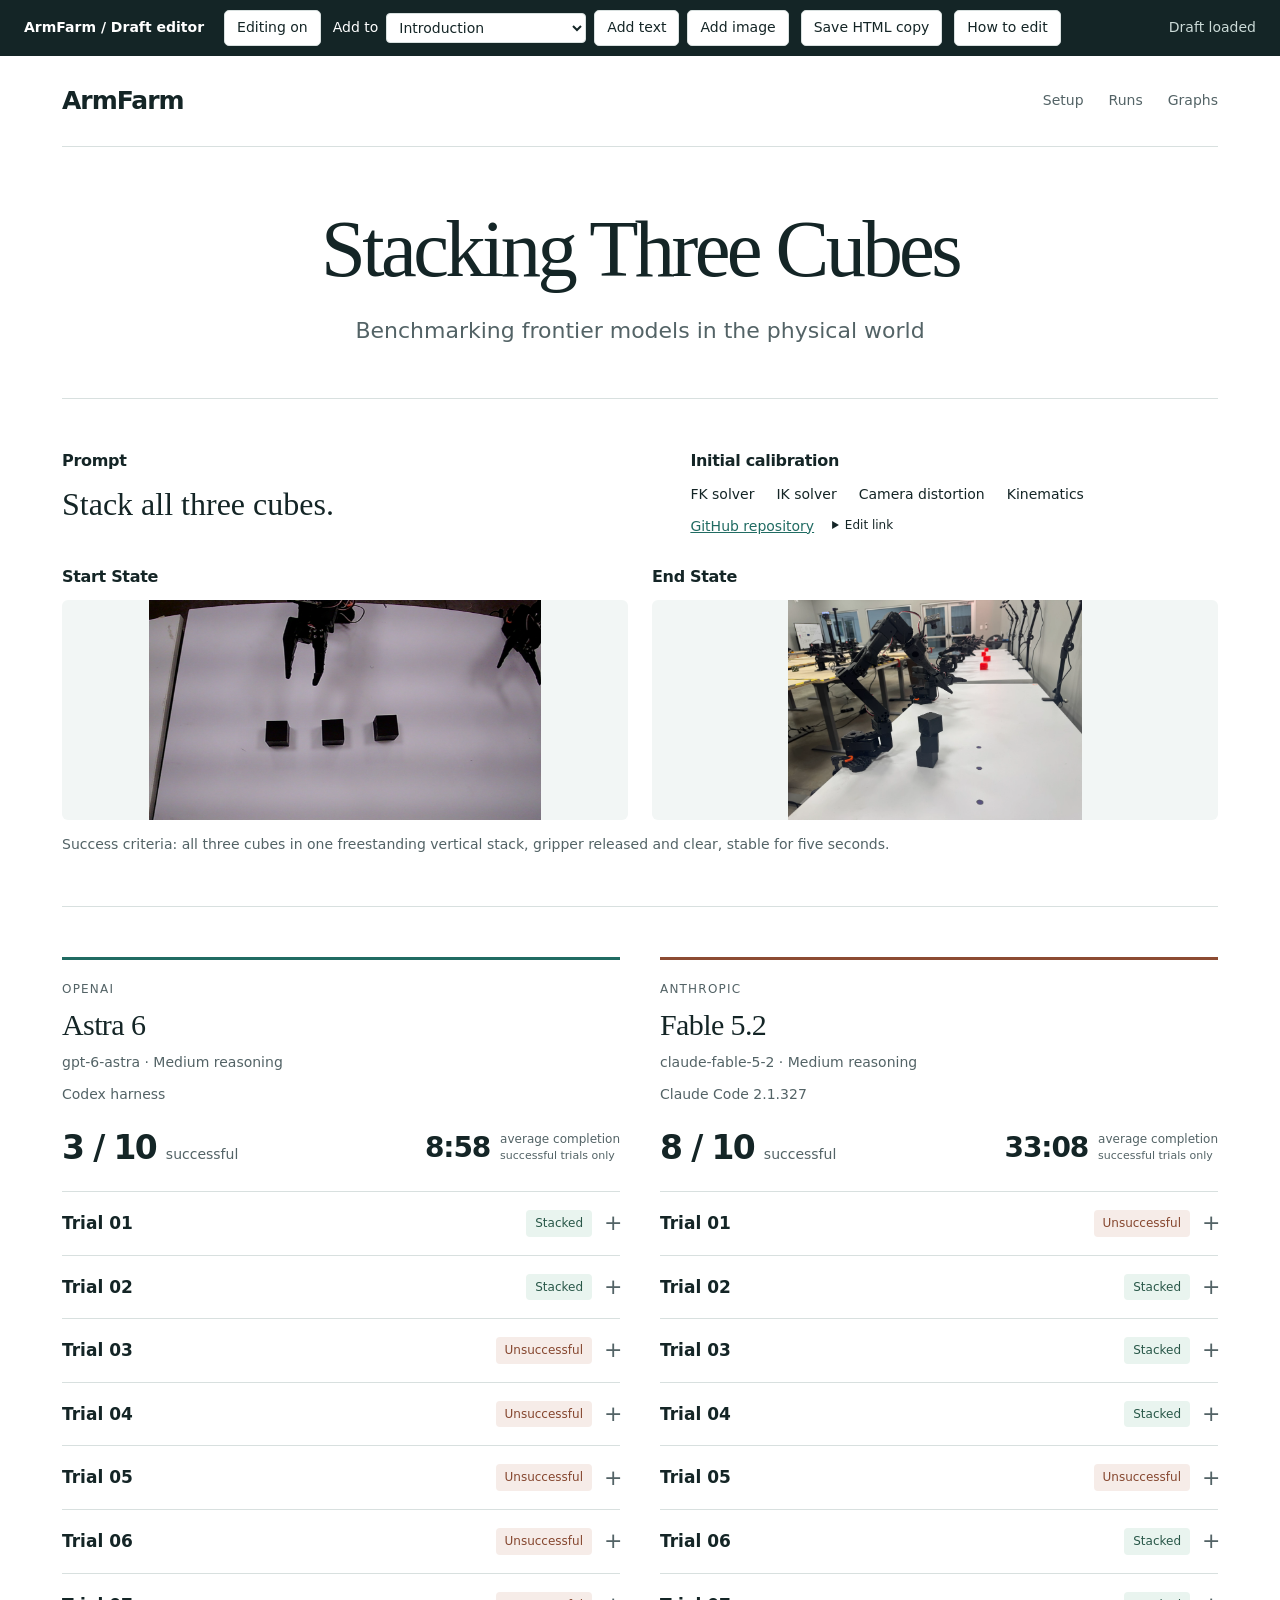
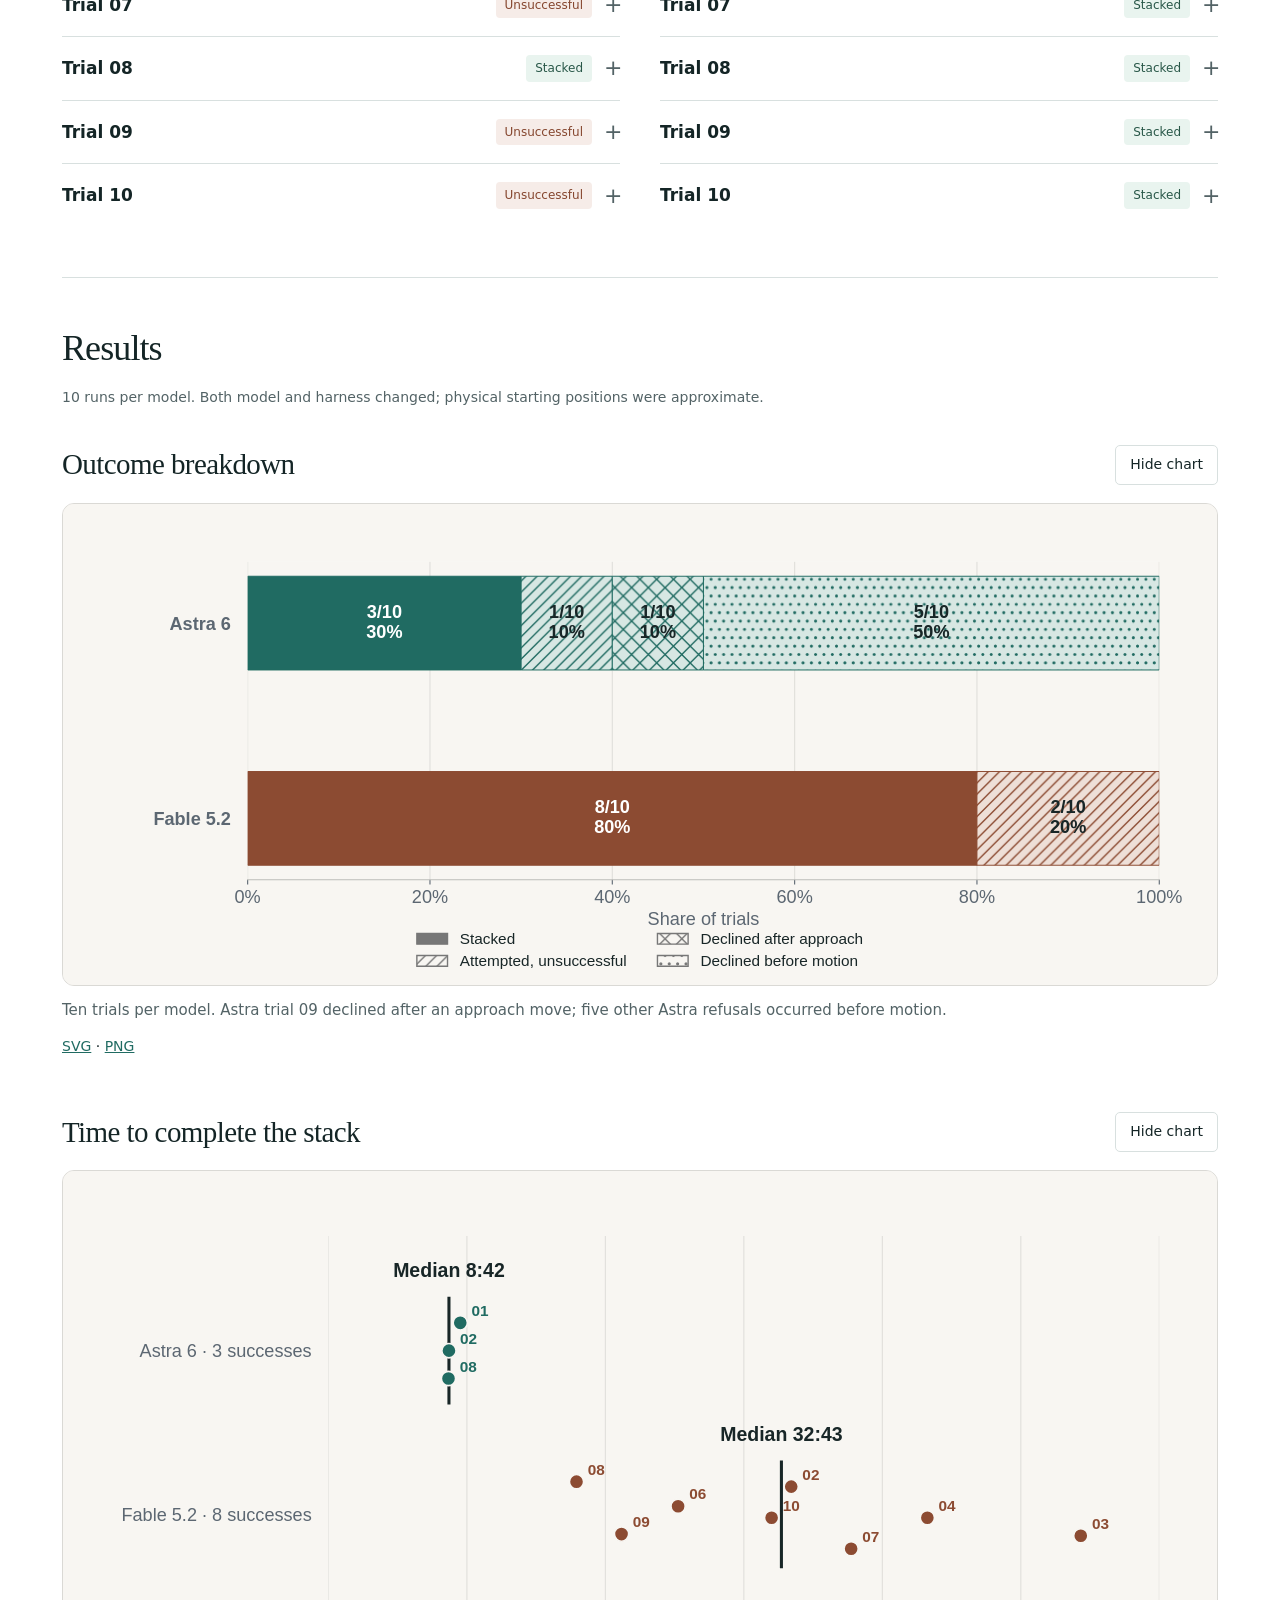
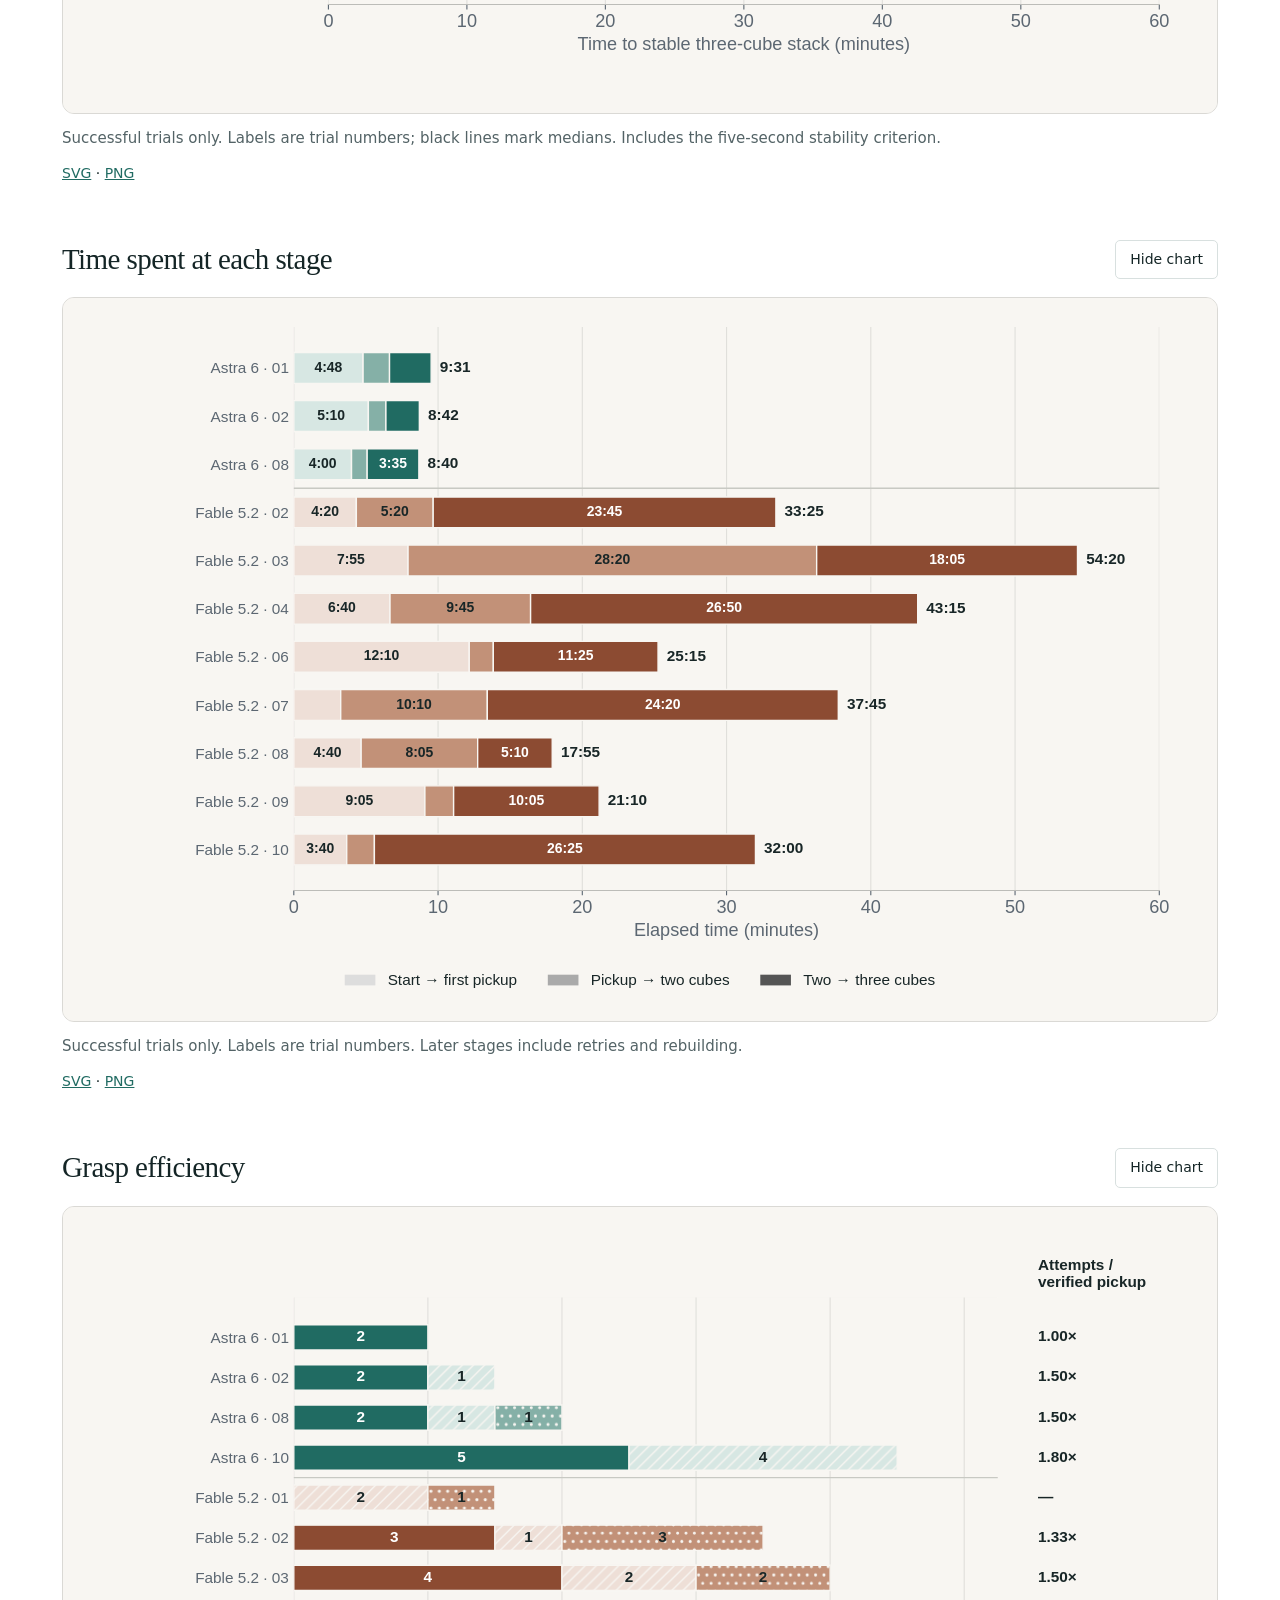
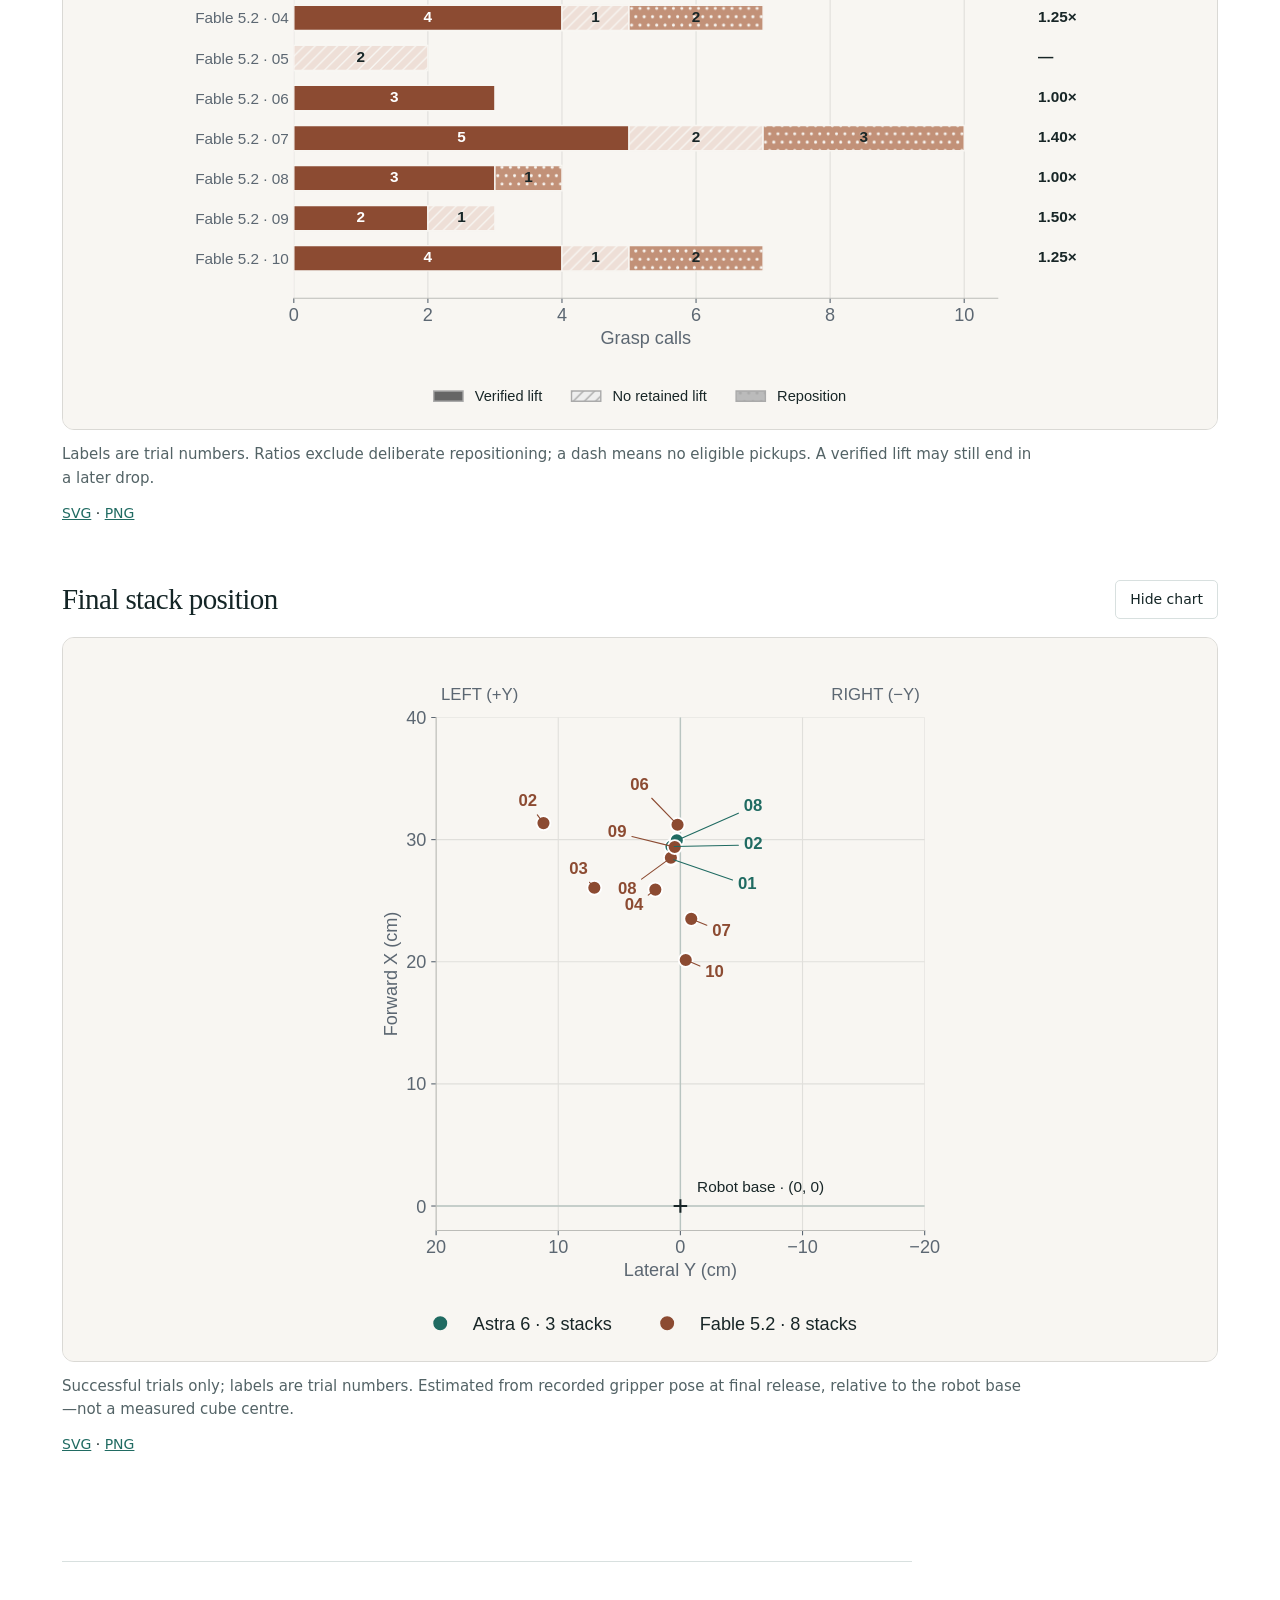
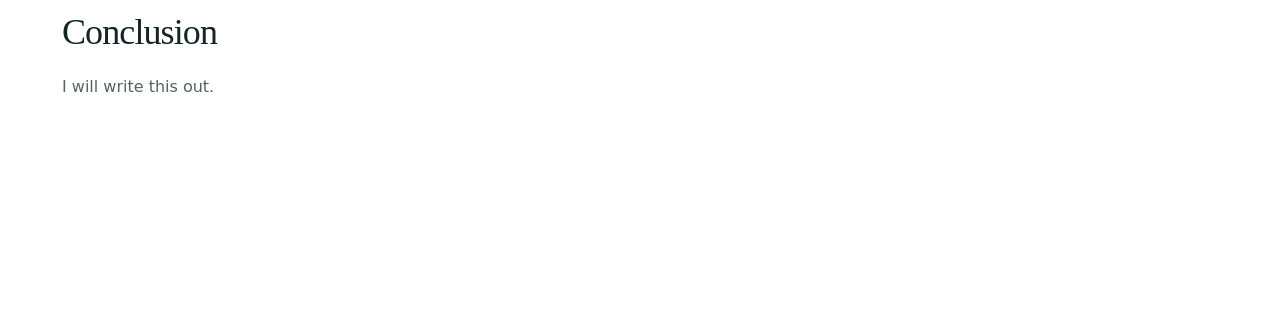
==== commit a80d6201: "Show mean completion time beside each success count" ====
--- a/index.html
+++ b/index.html
@@ -19,6 +19,8 @@
 .setup-brief{display:grid;grid-template-columns:1.1fr 1fr;gap:48px;align-items:start;margin-bottom:28px}.setup-brief h3,.setup-photos h3{font-size:16px}.setup-brief .prompt blockquote{font-size:32px;margin-top:8px;line-height:1.25}.calibration ul{display:flex;flex-wrap:wrap;gap:4px 22px;list-style:none;padding:0;margin:8px 0 10px;font-size:14px}.repo{display:flex;gap:18px;align-items:start;padding:0}.repo-edit{font-size:12px}.repo-edit summary{cursor:pointer}.repo-edit input{max-width:280px}.setup-photos{display:grid;grid-template-columns:1fr 1fr;gap:24px}.setup-photos figure{margin:0}.setup-photo{height:220px;background:var(--soft);border-radius:6px;overflow:hidden;display:flex;justify-content:center;align-items:center}.setup-photo img{display:block;max-width:100%;max-height:100%;width:auto;height:auto;object-fit:contain}.setup-criterion{margin:14px 0 0;max-width:900px}.run{padding:0}.run-head{cursor:pointer;list-style:none;margin:0;padding:18px 0;gap:12px}.run-head::-webkit-details-marker{display:none}.run-head h4{margin-right:auto}.run-head:after{content:'+';font-size:22px;font-weight:400;width:16px;line-height:1;text-align:center;color:var(--muted)}.trial-details[open]>.run-head:after{content:'−'}.run-head:hover h4{text-decoration:underline;text-underline-offset:4px}.run-head:focus-visible{outline:3px solid #dc9e49;outline-offset:3px}.trial-body{padding:0 0 22px}.model-title{padding-bottom:18px}.fable-column .time-link{color:var(--fable)}
 @media(max-width:800px){.setup-brief{gap:24px}.setup-photo{height:180px}.run-head{align-items:center}.run-head h4{font-size:16px}}
 @media(max-width:560px){.setup-brief{grid-template-columns:1fr;gap:20px}.setup-photos{gap:12px}.setup-photo{height:140px}.setup-brief .prompt blockquote{font-size:28px}.setup-criterion{font-size:13px}.repo{flex-wrap:wrap}.run-head{padding:16px 0}}
+
+.model-summary{display:flex;align-items:center;justify-content:space-between;gap:18px;flex-wrap:wrap;margin-top:16px}.model-summary .rate{margin:0}.completion-average{display:flex;align-items:center;gap:10px;margin:0!important}.completion-average strong{font-size:28px;line-height:1.2;font-weight:600;font-variant-numeric:tabular-nums;letter-spacing:-.04em}.completion-average span{font-size:12px;color:var(--muted);line-height:1.4}.completion-average small{display:block;font-size:11px}
 </style></head><body>
 <a class="skip" href="#article">Skip to article</a>
 <div class="editor" role="toolbar" aria-label="Draft editor"><strong>ArmFarm / Draft editor</strong><button id="editToggle" type="button" aria-pressed="true">Editing on</button><div class="insert-tools"><label>Add to <select id="insertPlace" aria-label="Add to section"></select></label><button id="addText" type="button">Add text</button><button id="addImage" type="button">Add image</button><button id="undoRemove" type="button" hidden>Undo remove</button><input id="imageUpload" type="file" accept="image/*" multiple hidden></div><button id="download" type="button">Save HTML copy</button><button id="helpOpen" type="button">How to edit</button><span class="save-state" id="saveStatus" role="status">Draft loaded</span></div>
@@ -28,8 +30,8 @@
 <div class="setup-brief"><div class="prompt"><h3>Prompt</h3><blockquote data-edit="prompt">Stack all three cubes.</blockquote></div><div class="calibration"><h3 data-edit="calTitle">Initial calibration</h3><ul><li data-edit="cal1">FK solver</li><li data-edit="cal2">IK solver</li><li data-edit="cal3">Camera distortion</li><li data-edit="cal4">Kinematics</li></ul><div class="repo"><a id="repoLink" href="https://github.com/BradleyBrewington/stacking-three-cubes">GitHub repository</a><span id="repoPlaceholder" hidden>Repository</span><details class="edit-only repo-edit"><summary>Edit link</summary><label>Repository URL<input id="repoInput" type="url" aria-label="Project repository URL"></label></details></div></div></div>
 <div class="setup-photos"><figure><h3 data-edit="startStateTitle">Start State</h3><div class="setup-photo"><img src="assets/starting-state.jpg" width="1280" height="720" alt="Arm 001 and three separate cubes"></div></figure><figure><h3 data-edit="endStateTitle">End State</h3><div class="setup-photo"><img src="assets/end-state.webp" alt="Three cubes in a freestanding stack"></div></figure></div>
 <p class="caption setup-criterion" data-edit="criterion">Success criteria: all three cubes in one freestanding vertical stack, gripper released and clear, stable for five seconds.</p></section>
-<section id="runs"><div class="comparison"><div><div class="model-title"><p class="provider" data-edit="astraProvider">OpenAI</p><h3 data-edit="astraTitle">Astra 6</h3><p class="model-note" data-edit="astraVersion">gpt-6-astra · Medium reasoning</p><p class="model-note" data-edit="astraHarness">Codex harness</p><p class="rate">3 / 10 <span>successful</span></p></div><div id="astraRuns"></div></div>
-<div class="fable-column"><div class="model-title fable"><p class="provider" data-edit="fableProvider">Anthropic</p><h3 data-edit="fableTitle">Fable 5.2</h3><p class="model-note" data-edit="fableVersion">claude-fable-5-2 · Medium reasoning</p><p class="model-note" data-edit="fableHarness">Claude Code 2.1.327</p><p class="rate">8 / 10 <span>successful</span></p></div><div id="fableRuns"></div></div></div>
+<section id="runs"><div class="comparison"><div><div class="model-title"><p class="provider" data-edit="astraProvider">OpenAI</p><h3 data-edit="astraTitle">Astra 6</h3><p class="model-note" data-edit="astraVersion">gpt-6-astra · Medium reasoning</p><p class="model-note" data-edit="astraHarness">Codex harness</p><div class="model-summary"><p class="rate">3 / 10 <span>successful</span></p><p class="completion-average"><strong id="astraAverage"></strong><span>average completion<small>successful trials only</small></span></p></div></div><div id="astraRuns"></div></div>
+<div class="fable-column"><div class="model-title fable"><p class="provider" data-edit="fableProvider">Anthropic</p><h3 data-edit="fableTitle">Fable 5.2</h3><p class="model-note" data-edit="fableVersion">claude-fable-5-2 · Medium reasoning</p><p class="model-note" data-edit="fableHarness">Claude Code 2.1.327</p><div class="model-summary"><p class="rate">8 / 10 <span>successful</span></p><p class="completion-average"><strong id="fableAverage"></strong><span>average completion<small>successful trials only</small></span></p></div></div><div id="fableRuns"></div></div></div>
 <p class="caption" data-edit="timingNote"></p></section>
 <section id="graphs"><div class="result-title"><h2 data-edit="resultsTitle">Results</h2><button id="restoreCharts" class="edit-only" type="button" hidden>Restore hidden charts</button></div><p class="caption" data-edit="resultsContext">10 runs per model. Both model and harness changed; physical starting positions were approximate.</p><article class="result-figure" data-chart="outcomes"><div class="result-title"><h3 data-edit="chart-title-outcomes">Outcome breakdown</h3><button class="edit-only hide-chart" type="button" data-hide-chart="outcomes">Hide chart</button></div><div class="plot-scroll"><svg role="img" aria-label="Outcome breakdown" xmlns:xlink="http://www.w3.org/1999/xlink" width="828pt" height="345.6pt" viewBox="0 0 828 345.6" xmlns="http://www.w3.org/2000/svg" version="1.1">
  <metadata>
@@ -10944,6 +10946,7 @@
 }
 document.getElementById('astraRuns').innerHTML=data.runs.filter(r=>r.group==='astra').map(card).join('');document.getElementById('fableRuns').innerHTML=data.runs.filter(r=>r.group==='fable').map(card).join('');
 document.querySelectorAll('.trial-details').forEach(el=>el.addEventListener('toggle',()=>{if(!el.open)el.querySelector('video').pause()}));
+for(const group of ['astra','fable']){const completed=data.runs.filter(r=>r.group===group&&r.outcome==='successful'&&Number.isFinite(r.completion));document.getElementById(group+'Average').textContent=completed.length?fmt(completed.reduce((sum,r)=>sum+r.completion,0)/completed.length):'?';}
 document.getElementById('runs').addEventListener('click',e=>{
  const button=e.target.closest('[data-video-time]');if(!button)return;
  const video=button.closest('.run').querySelector('video');
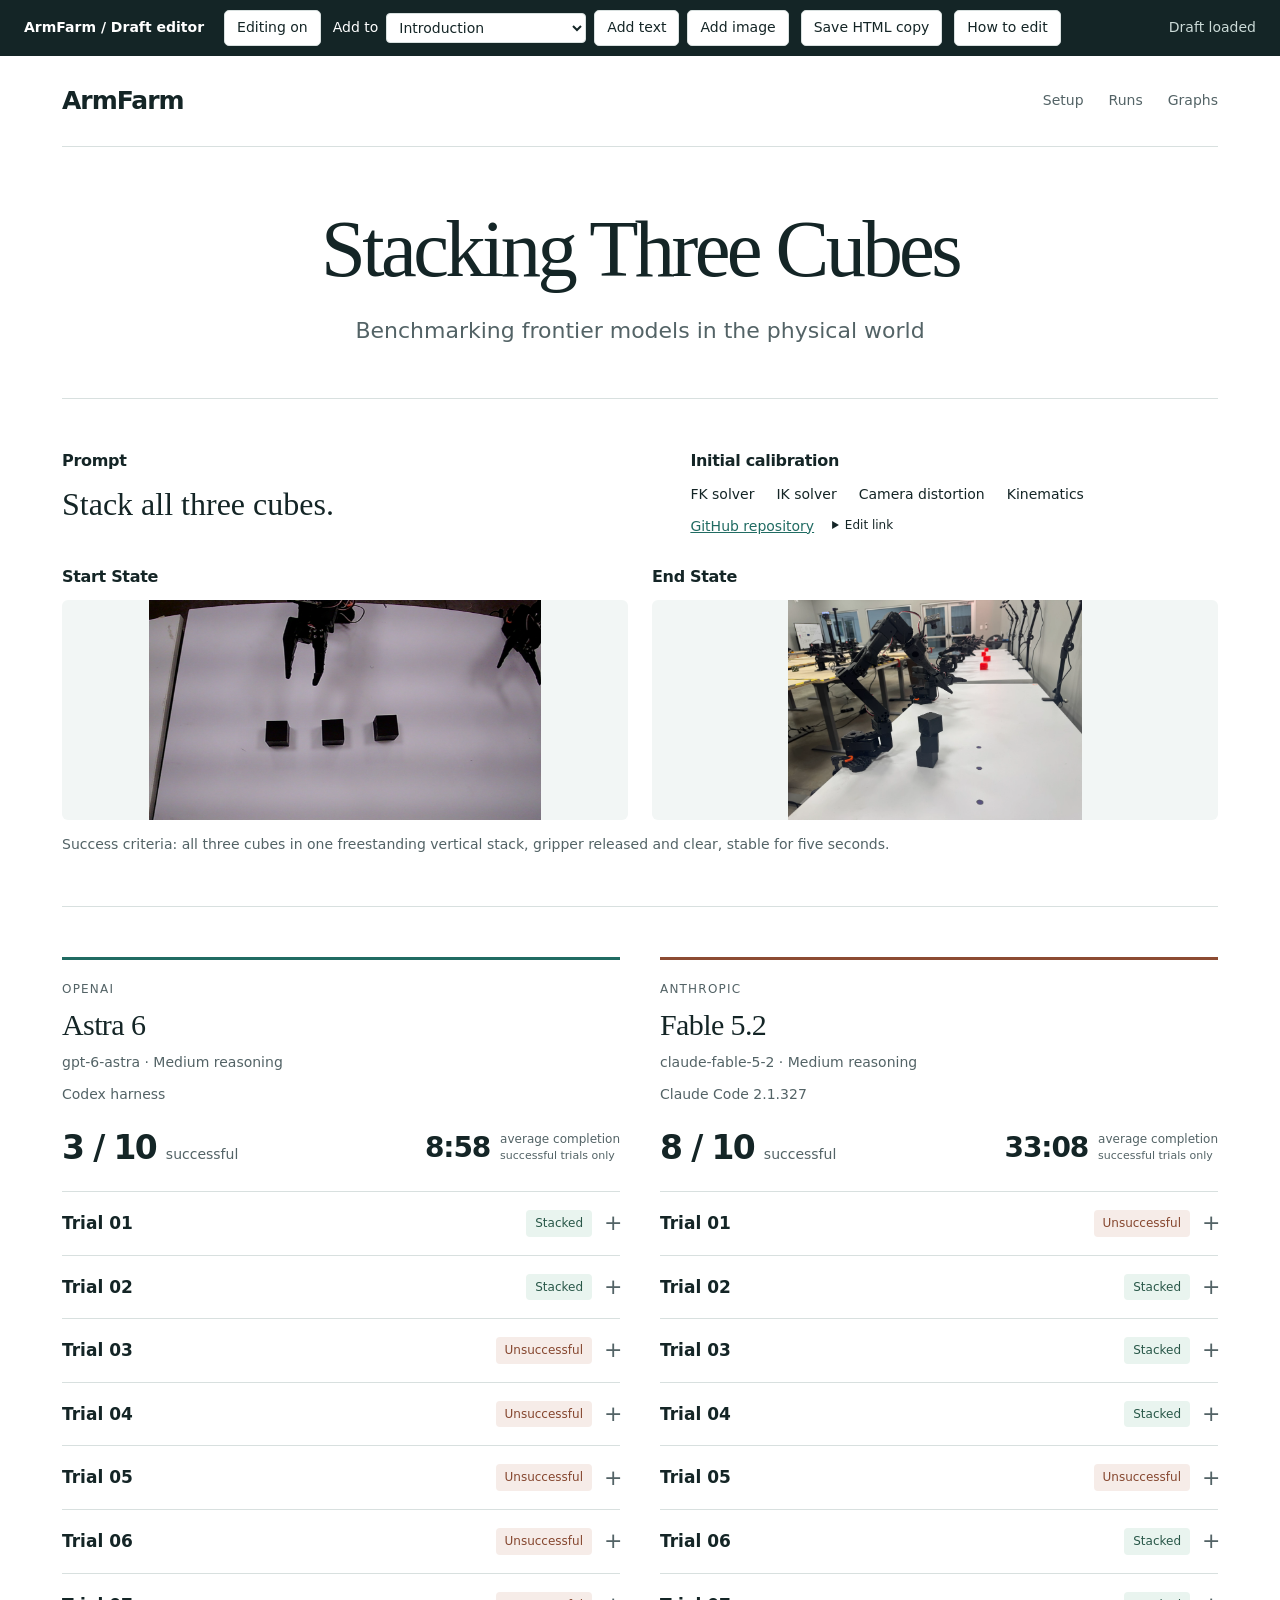
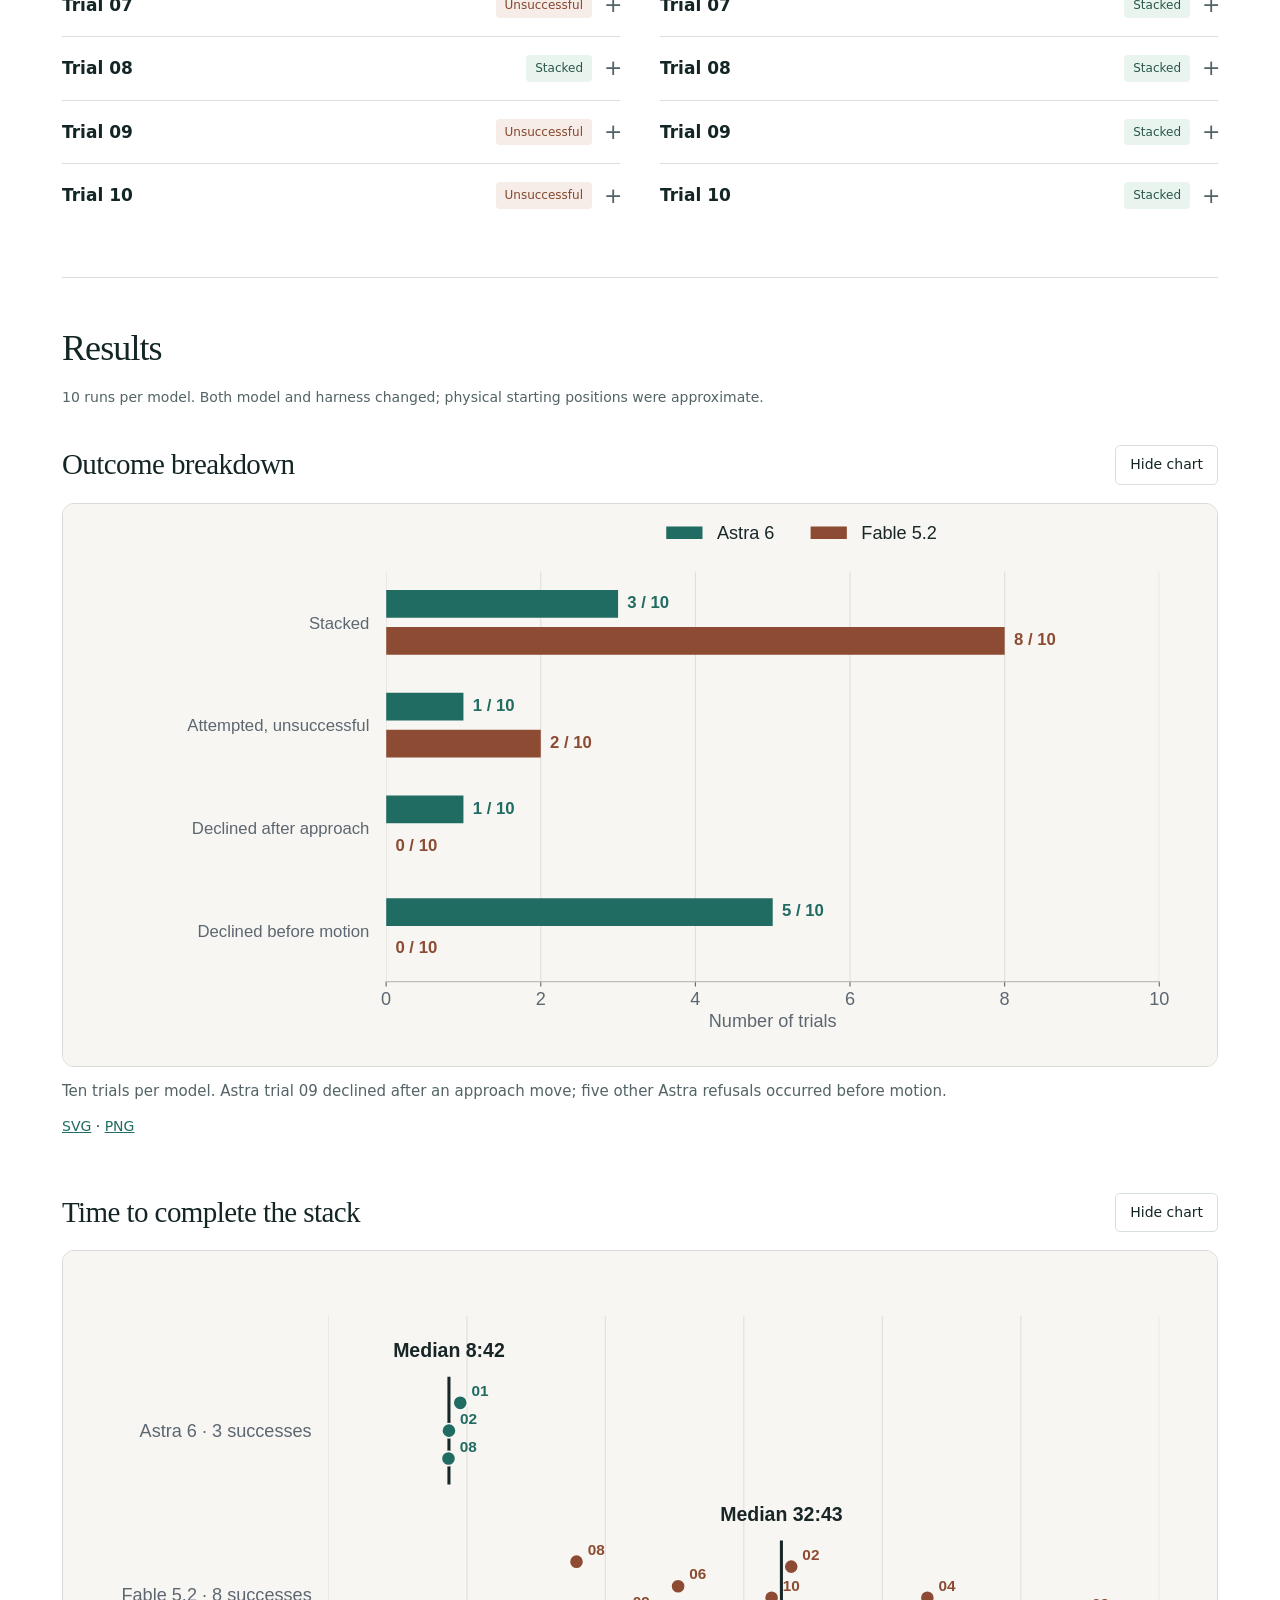
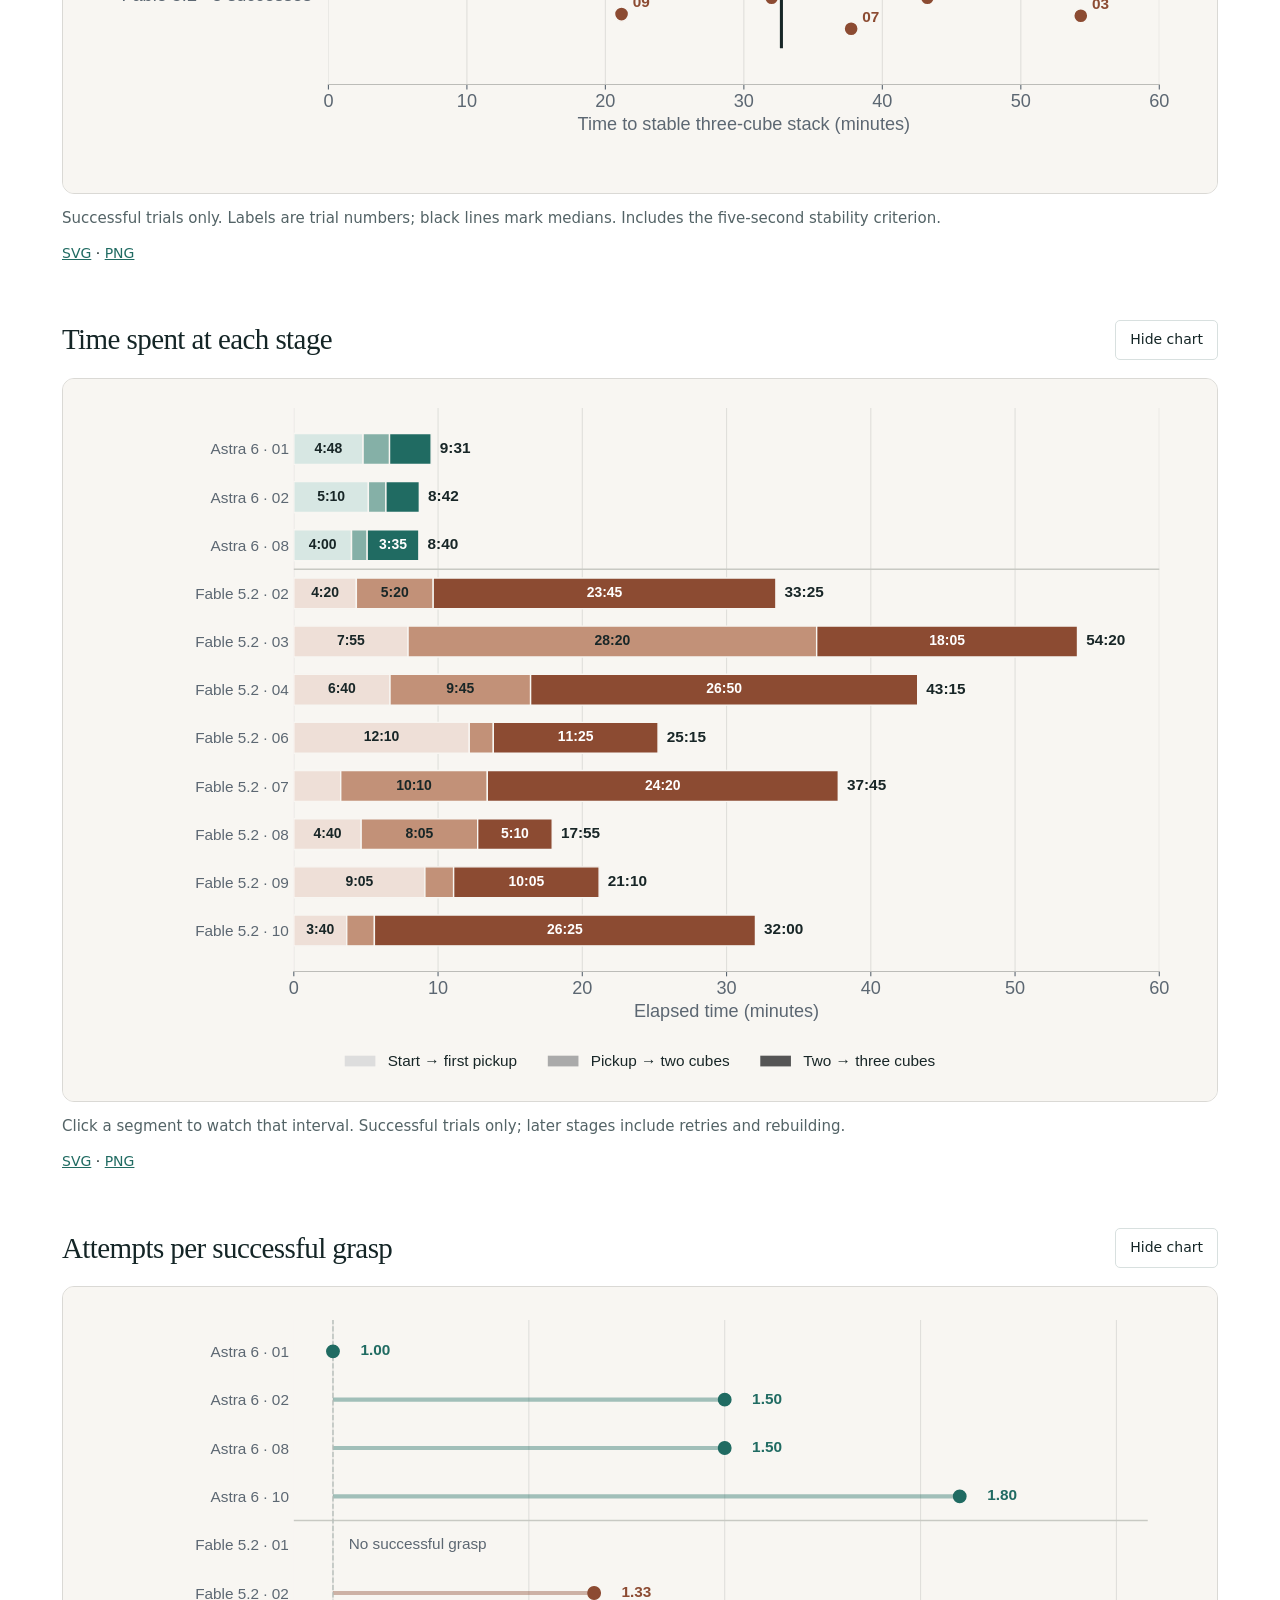
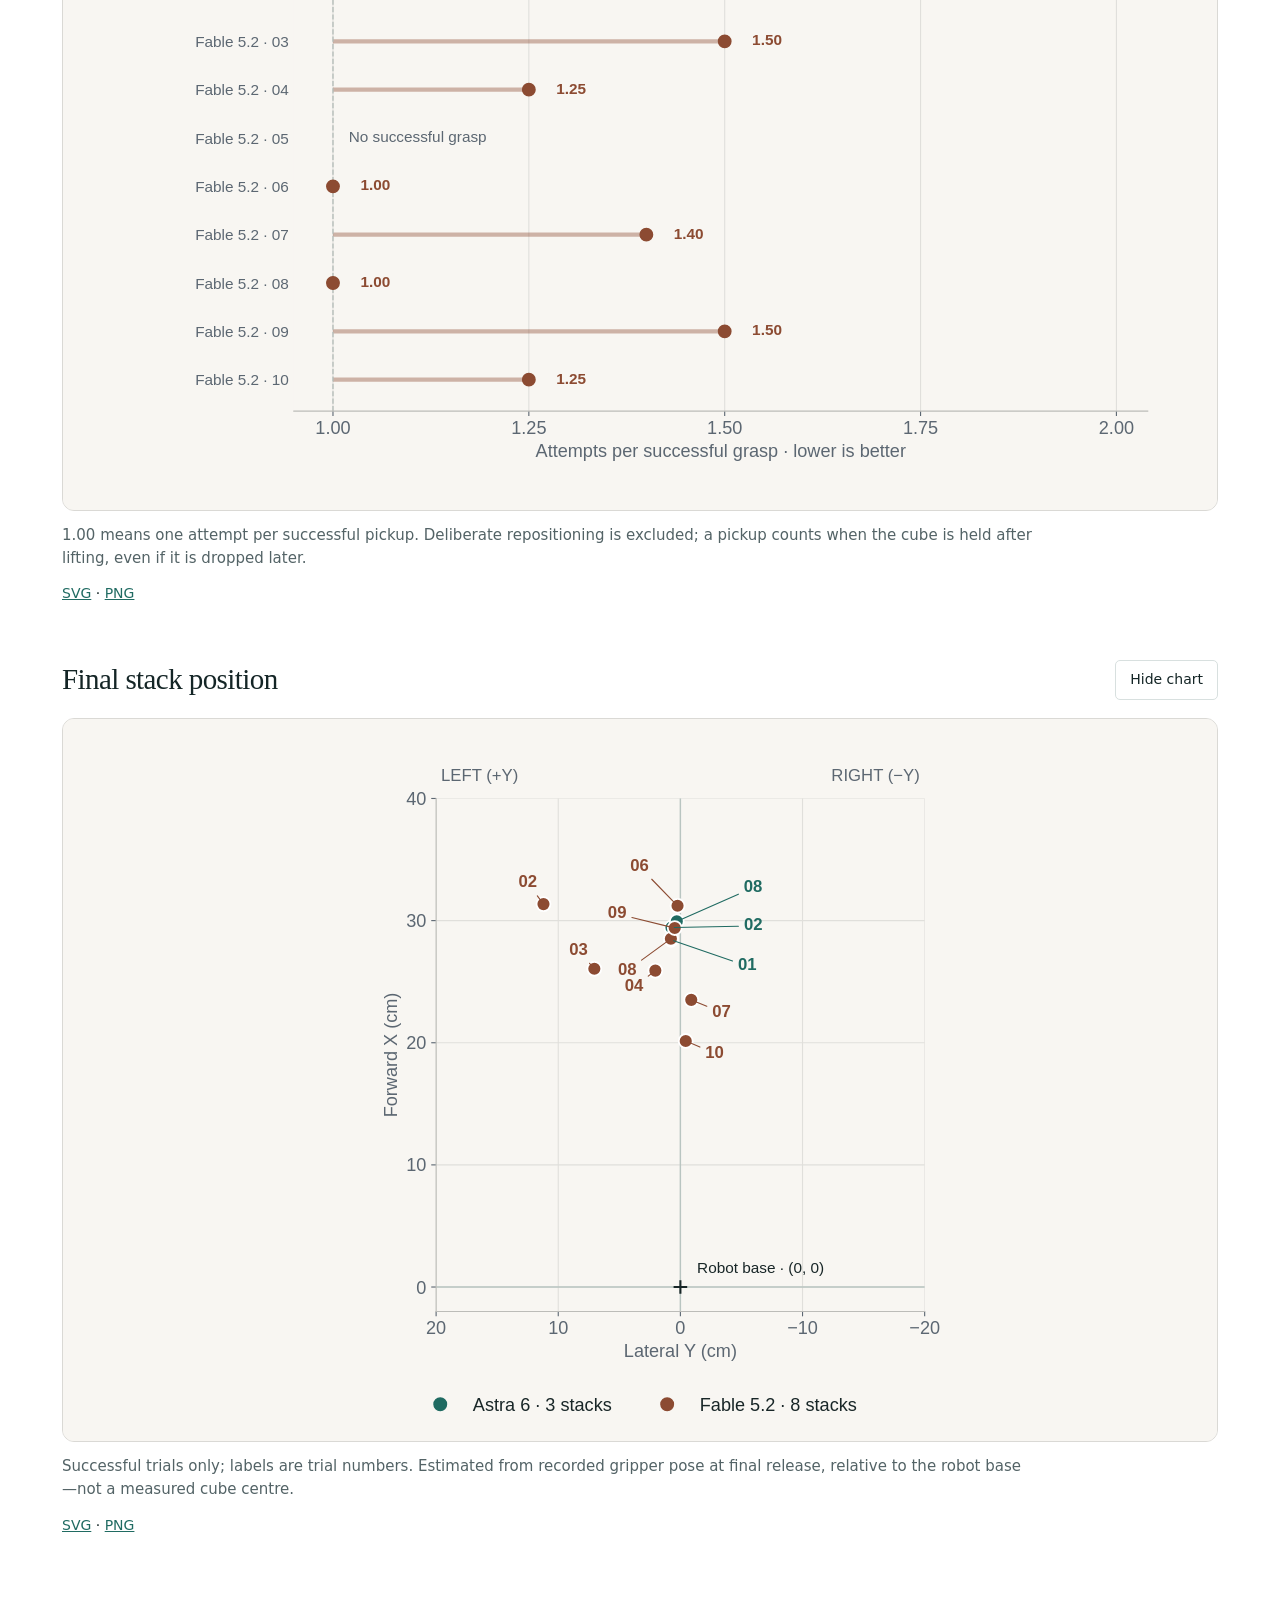
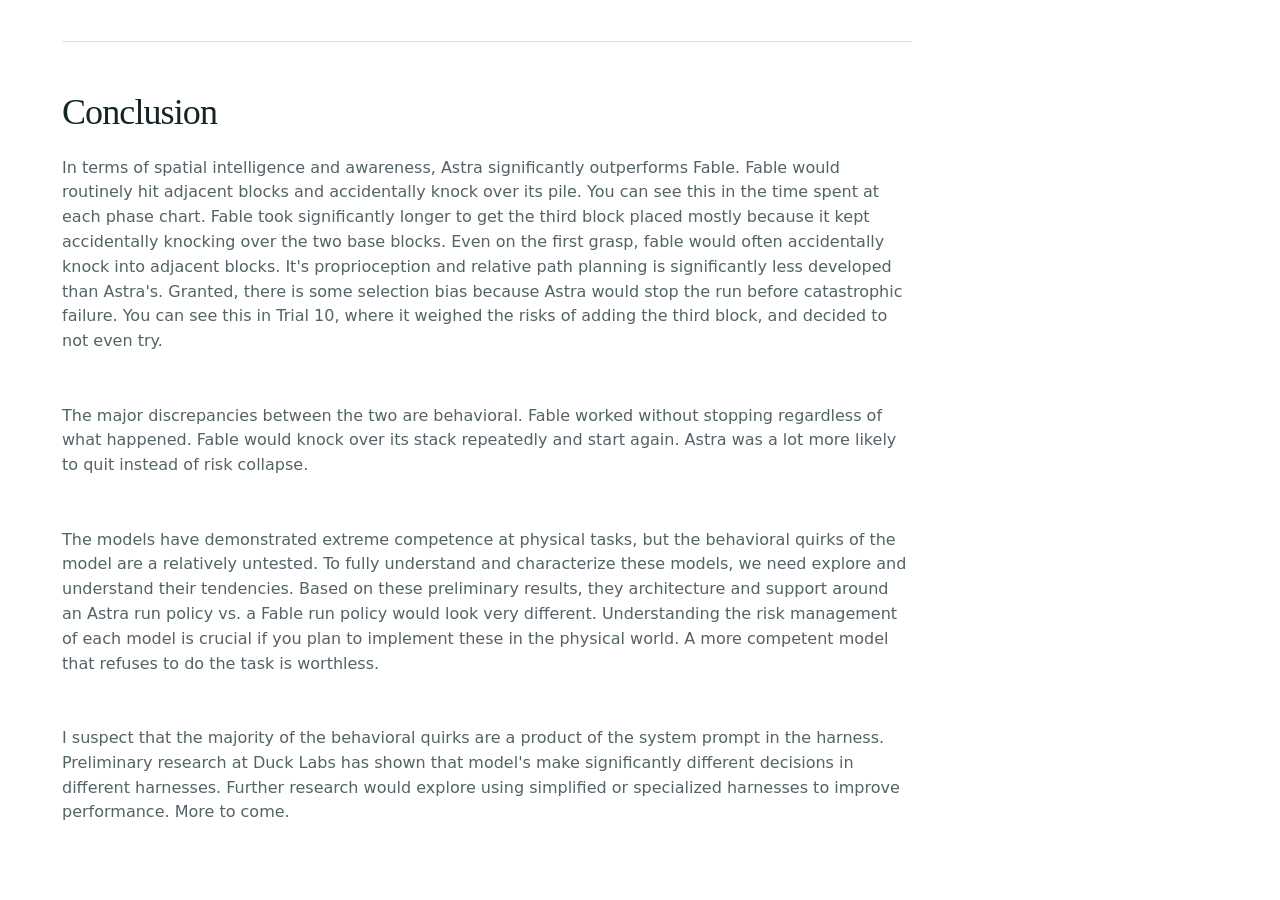
==== commit 70c67f1c: "Import author conclusion and simplify charts with stage video links" ====
--- a/index.html
+++ b/index.html
@@ -21,6 +21,8 @@
 @media(max-width:560px){.setup-brief{grid-template-columns:1fr;gap:20px}.setup-photos{gap:12px}.setup-photo{height:140px}.setup-brief .prompt blockquote{font-size:28px}.setup-criterion{font-size:13px}.repo{flex-wrap:wrap}.run-head{padding:16px 0}}
 
 .model-summary{display:flex;align-items:center;justify-content:space-between;gap:18px;flex-wrap:wrap;margin-top:16px}.model-summary .rate{margin:0}.completion-average{display:flex;align-items:center;gap:10px;margin:0!important}.completion-average strong{font-size:28px;line-height:1.2;font-weight:600;font-variant-numeric:tabular-nums;letter-spacing:-.04em}.completion-average span{font-size:12px;color:var(--muted);line-height:1.4}.completion-average small{display:block;font-size:11px}
+
+[data-stage-run]{cursor:pointer}[data-stage-run]:hover path,[data-stage-run]:focus path{stroke:var(--ink);stroke-width:1.8}[data-chart="stages"] svg text{pointer-events:none}
 </style></head><body>
 <a class="skip" href="#article">Skip to article</a>
 <div class="editor" role="toolbar" aria-label="Draft editor"><strong>ArmFarm / Draft editor</strong><button id="editToggle" type="button" aria-pressed="true">Editing on</button><div class="insert-tools"><label>Add to <select id="insertPlace" aria-label="Add to section"></select></label><button id="addText" type="button">Add text</button><button id="addImage" type="button">Add image</button><button id="undoRemove" type="button" hidden>Undo remove</button><input id="imageUpload" type="file" accept="image/*" multiple hidden></div><button id="download" type="button">Save HTML copy</button><button id="helpOpen" type="button">How to edit</button><span class="save-state" id="saveStatus" role="status">Draft loaded</span></div>
@@ -33,12 +35,12 @@
 <section id="runs"><div class="comparison"><div><div class="model-title"><p class="provider" data-edit="astraProvider">OpenAI</p><h3 data-edit="astraTitle">Astra 6</h3><p class="model-note" data-edit="astraVersion">gpt-6-astra · Medium reasoning</p><p class="model-note" data-edit="astraHarness">Codex harness</p><div class="model-summary"><p class="rate">3 / 10 <span>successful</span></p><p class="completion-average"><strong id="astraAverage"></strong><span>average completion<small>successful trials only</small></span></p></div></div><div id="astraRuns"></div></div>
 <div class="fable-column"><div class="model-title fable"><p class="provider" data-edit="fableProvider">Anthropic</p><h3 data-edit="fableTitle">Fable 5.2</h3><p class="model-note" data-edit="fableVersion">claude-fable-5-2 · Medium reasoning</p><p class="model-note" data-edit="fableHarness">Claude Code 2.1.327</p><div class="model-summary"><p class="rate">8 / 10 <span>successful</span></p><p class="completion-average"><strong id="fableAverage"></strong><span>average completion<small>successful trials only</small></span></p></div></div><div id="fableRuns"></div></div></div>
 <p class="caption" data-edit="timingNote"></p></section>
-<section id="graphs"><div class="result-title"><h2 data-edit="resultsTitle">Results</h2><button id="restoreCharts" class="edit-only" type="button" hidden>Restore hidden charts</button></div><p class="caption" data-edit="resultsContext">10 runs per model. Both model and harness changed; physical starting positions were approximate.</p><article class="result-figure" data-chart="outcomes"><div class="result-title"><h3 data-edit="chart-title-outcomes">Outcome breakdown</h3><button class="edit-only hide-chart" type="button" data-hide-chart="outcomes">Hide chart</button></div><div class="plot-scroll"><svg role="img" aria-label="Outcome breakdown" xmlns:xlink="http://www.w3.org/1999/xlink" width="828pt" height="345.6pt" viewBox="0 0 828 345.6" xmlns="http://www.w3.org/2000/svg" version="1.1">
+<section id="graphs"><div class="result-title"><h2 data-edit="resultsTitle">Results</h2><button id="restoreCharts" class="edit-only" type="button" hidden>Restore hidden charts</button></div><p class="caption" data-edit="resultsContext">10 runs per model. Both model and harness changed; physical starting positions were approximate.</p><article class="result-figure" data-chart="outcomes"><div class="result-title"><h3 data-edit="chart-title-outcomes">Outcome breakdown</h3><button class="edit-only hide-chart" type="button" data-hide-chart="outcomes">Hide chart</button></div><div class="plot-scroll"><svg role="img" aria-label="Outcome breakdown" xmlns:xlink="http://www.w3.org/1999/xlink" width="828pt" height="403.2pt" viewBox="0 0 828 403.2" xmlns="http://www.w3.org/2000/svg" version="1.1">
  <metadata>
   <rdf:RDF xmlns:dc="http://purl.org/dc/elements/1.1/" xmlns:cc="http://creativecommons.org/ns#" xmlns:rdf="http://www.w3.org/1999/02/22-rdf-syntax-ns#">
    <cc:Work>
     <dc:type rdf:resource="http://purl.org/dc/dcmitype/StillImage"/>
-    <dc:date>2026-11-19T17:53:29.856050</dc:date>
+    <dc:date>2026-11-19T19:36:22.678058</dc:date>
     <dc:format>image/svg+xml</dc:format>
     <dc:creator>
      <cc:Agent>
@@ -53,8 +55,8 @@
  </defs>
  <g id="outcomes-figure_1">
   <g id="outcomes-patch_1">
-   <path d="M 0 345.6
-L 828 345.6
+   <path d="M 0 403.2
+L 828 403.2
 L 828 0
 L 0 0
 z
@@ -62,3764 +64,262 @@
   </g>
   <g id="outcomes-axes_1">
    <g id="outcomes-patch_2">
-    <path d="M 132.48 269.568
-L 786.6 269.568
-L 786.6 41.472
-L 132.48 41.472
+    <path d="M 231.84 342.72
+L 786.6 342.72
+L 786.6 48.384
+L 231.84 48.384
 z
 " style="fill: #f8f6f2"/>
    </g>
    <g id="outcomes-matplotlib.axis_1">
     <g id="outcomes-xtick_1">
      <g id="outcomes-line2d_1">
-      <path d="M 132.48 269.568
-L 132.48 41.472
-" clip-path="url(#outcomes-p5496fbf2f9)" style="fill: none; stroke: #e0dfdb; stroke-width: 0.8; stroke-linecap: square"/>
+      <path d="M 231.84 342.72
+L 231.84 48.384
+" clip-path="url(#outcomes-pcc42f5594f)" style="fill: none; stroke: #e0dfdb; stroke-width: 0.8; stroke-linecap: square"/>
      </g>
      <g id="outcomes-line2d_2">
       <defs>
-       <path id="outcomes-m0d00f6e162" d="M 0 0
+       <path id="outcomes-m91a6e6658f" d="M 0 0
 L 0 3.5
 " style="stroke: #5c6772; stroke-width: 0.8"/>
       </defs>
       <g>
-       <use xlink:href="#outcomes-m0d00f6e162" x="132.48" y="269.568" style="fill: #5c6772; stroke: #5c6772; stroke-width: 0.8"/>
+       <use xlink:href="#outcomes-m91a6e6658f" x="231.84" y="342.72" style="fill: #5c6772; stroke: #5c6772; stroke-width: 0.8"/>
       </g>
      </g>
      <g id="outcomes-text_1">
-      <text style="font-size: 13px; font-family: 'Arial'; text-anchor: middle; fill: #5c6772" x="132.48" y="286.032355" transform="rotate(-0 132.48 286.032355)">0%</text>
+      <text style="font-size: 13px; font-family: 'Arial'; text-anchor: middle; fill: #5c6772" x="231.84" y="359.184355" transform="rotate(-0 231.84 359.184355)">0</text>
      </g>
     </g>
     <g id="outcomes-xtick_2">
      <g id="outcomes-line2d_3">
-      <path d="M 263.304 269.568
-L 263.304 41.472
-" clip-path="url(#outcomes-p5496fbf2f9)" style="fill: none; stroke: #e0dfdb; stroke-width: 0.8; stroke-linecap: square"/>
+      <path d="M 342.792 342.72
+L 342.792 48.384
+" clip-path="url(#outcomes-pcc42f5594f)" style="fill: none; stroke: #e0dfdb; stroke-width: 0.8; stroke-linecap: square"/>
      </g>
      <g id="outcomes-line2d_4">
       <g>
-       <use xlink:href="#outcomes-m0d00f6e162" x="263.304" y="269.568" style="fill: #5c6772; stroke: #5c6772; stroke-width: 0.8"/>
+       <use xlink:href="#outcomes-m91a6e6658f" x="342.792" y="342.72" style="fill: #5c6772; stroke: #5c6772; stroke-width: 0.8"/>
       </g>
      </g>
      <g id="outcomes-text_2">
-      <text style="font-size: 13px; font-family: 'Arial'; text-anchor: middle; fill: #5c6772" x="263.304" y="286.032355" transform="rotate(-0 263.304 286.032355)">20%</text>
+      <text style="font-size: 13px; font-family: 'Arial'; text-anchor: middle; fill: #5c6772" x="342.792" y="359.184355" transform="rotate(-0 342.792 359.184355)">2</text>
      </g>
     </g>
     <g id="outcomes-xtick_3">
      <g id="outcomes-line2d_5">
-      <path d="M 394.128 269.568
-L 394.128 41.472
-" clip-path="url(#outcomes-p5496fbf2f9)" style="fill: none; stroke: #e0dfdb; stroke-width: 0.8; stroke-linecap: square"/>
+      <path d="M 453.744 342.72
+L 453.744 48.384
+" clip-path="url(#outcomes-pcc42f5594f)" style="fill: none; stroke: #e0dfdb; stroke-width: 0.8; stroke-linecap: square"/>
      </g>
      <g id="outcomes-line2d_6">
       <g>
-       <use xlink:href="#outcomes-m0d00f6e162" x="394.128" y="269.568" style="fill: #5c6772; stroke: #5c6772; stroke-width: 0.8"/>
+       <use xlink:href="#outcomes-m91a6e6658f" x="453.744" y="342.72" style="fill: #5c6772; stroke: #5c6772; stroke-width: 0.8"/>
       </g>
      </g>
      <g id="outcomes-text_3">
-      <text style="font-size: 13px; font-family: 'Arial'; text-anchor: middle; fill: #5c6772" x="394.128" y="286.032355" transform="rotate(-0 394.128 286.032355)">40%</text>
+      <text style="font-size: 13px; font-family: 'Arial'; text-anchor: middle; fill: #5c6772" x="453.744" y="359.184355" transform="rotate(-0 453.744 359.184355)">4</text>
      </g>
     </g>
     <g id="outcomes-xtick_4">
      <g id="outcomes-line2d_7">
-      <path d="M 524.952 269.568
-L 524.952 41.472
-" clip-path="url(#outcomes-p5496fbf2f9)" style="fill: none; stroke: #e0dfdb; stroke-width: 0.8; stroke-linecap: square"/>
+      <path d="M 564.696 342.72
+L 564.696 48.384
+" clip-path="url(#outcomes-pcc42f5594f)" style="fill: none; stroke: #e0dfdb; stroke-width: 0.8; stroke-linecap: square"/>
      </g>
      <g id="outcomes-line2d_8">
       <g>
-       <use xlink:href="#outcomes-m0d00f6e162" x="524.952" y="269.568" style="fill: #5c6772; stroke: #5c6772; stroke-width: 0.8"/>
+       <use xlink:href="#outcomes-m91a6e6658f" x="564.696" y="342.72" style="fill: #5c6772; stroke: #5c6772; stroke-width: 0.8"/>
       </g>
      </g>
      <g id="outcomes-text_4">
-      <text style="font-size: 13px; font-family: 'Arial'; text-anchor: middle; fill: #5c6772" x="524.952" y="286.032355" transform="rotate(-0 524.952 286.032355)">60%</text>
+      <text style="font-size: 13px; font-family: 'Arial'; text-anchor: middle; fill: #5c6772" x="564.696" y="359.184355" transform="rotate(-0 564.696 359.184355)">6</text>
      </g>
     </g>
     <g id="outcomes-xtick_5">
      <g id="outcomes-line2d_9">
-      <path d="M 655.776 269.568
-L 655.776 41.472
-" clip-path="url(#outcomes-p5496fbf2f9)" style="fill: none; stroke: #e0dfdb; stroke-width: 0.8; stroke-linecap: square"/>
+      <path d="M 675.648 342.72
+L 675.648 48.384
+" clip-path="url(#outcomes-pcc42f5594f)" style="fill: none; stroke: #e0dfdb; stroke-width: 0.8; stroke-linecap: square"/>
      </g>
      <g id="outcomes-line2d_10">
       <g>
-       <use xlink:href="#outcomes-m0d00f6e162" x="655.776" y="269.568" style="fill: #5c6772; stroke: #5c6772; stroke-width: 0.8"/>
+       <use xlink:href="#outcomes-m91a6e6658f" x="675.648" y="342.72" style="fill: #5c6772; stroke: #5c6772; stroke-width: 0.8"/>
       </g>
      </g>
      <g id="outcomes-text_5">
-      <text style="font-size: 13px; font-family: 'Arial'; text-anchor: middle; fill: #5c6772" x="655.776" y="286.032355" transform="rotate(-0 655.776 286.032355)">80%</text>
+      <text style="font-size: 13px; font-family: 'Arial'; text-anchor: middle; fill: #5c6772" x="675.648" y="359.184355" transform="rotate(-0 675.648 359.184355)">8</text>
      </g>
     </g>
     <g id="outcomes-xtick_6">
      <g id="outcomes-line2d_11">
-      <path d="M 786.6 269.568
-L 786.6 41.472
-" clip-path="url(#outcomes-p5496fbf2f9)" style="fill: none; stroke: #e0dfdb; stroke-width: 0.8; stroke-linecap: square"/>
+      <path d="M 786.6 342.72
+L 786.6 48.384
+" clip-path="url(#outcomes-pcc42f5594f)" style="fill: none; stroke: #e0dfdb; stroke-width: 0.8; stroke-linecap: square"/>
      </g>
      <g id="outcomes-line2d_12">
       <g>
-       <use xlink:href="#outcomes-m0d00f6e162" x="786.6" y="269.568" style="fill: #5c6772; stroke: #5c6772; stroke-width: 0.8"/>
+       <use xlink:href="#outcomes-m91a6e6658f" x="786.6" y="342.72" style="fill: #5c6772; stroke: #5c6772; stroke-width: 0.8"/>
       </g>
      </g>
      <g id="outcomes-text_6">
-      <text style="font-size: 13px; font-family: 'Arial'; text-anchor: middle; fill: #5c6772" x="786.6" y="286.032355" transform="rotate(-0 786.6 286.032355)">100%</text>
+      <text style="font-size: 13px; font-family: 'Arial'; text-anchor: middle; fill: #5c6772" x="786.6" y="359.184355" transform="rotate(-0 786.6 359.184355)">10</text>
      </g>
     </g>
     <g id="outcomes-text_7">
-     <text style="font-size: 13px; font-family: 'Arial'; text-anchor: middle; fill: #5c6772" x="459.54" y="302.232551" transform="rotate(-0 459.54 302.232551)">Share of trials</text>
+     <text style="font-size: 13px; font-family: 'Arial'; text-anchor: middle; fill: #5c6772" x="509.22" y="375.384551" transform="rotate(-0 509.22 375.384551)">Number of trials</text>
     </g>
    </g>
    <g id="outcomes-matplotlib.axis_2">
     <g id="outcomes-ytick_1">
      <g id="outcomes-line2d_13"/>
      <g id="outcomes-text_8">
-      <text style="font-weight: 700; font-size: 13px; font-family: 'Arial'; text-anchor: end; fill: #5c6772" x="120.48" y="90.198124" transform="rotate(-0 120.48 90.198124)">Astra 6</text>
+      <text style="font-size: 12px; font-family: 'Arial'; text-anchor: end; fill: #5c6772" x="219.84" y="89.350667" transform="rotate(-0 219.84 89.350667)">Stacked</text>
      </g>
     </g>
     <g id="outcomes-ytick_2">
      <g id="outcomes-line2d_14"/>
      <g id="outcomes-text_9">
-      <text style="font-weight: 700; font-size: 13px; font-family: 'Arial'; text-anchor: end; fill: #5c6772" x="120.48" y="230.306232" transform="rotate(-0 120.48 230.306232)">Fable 5.2</text>
+      <text style="font-size: 12px; font-family: 'Arial'; text-anchor: end; fill: #5c6772" x="219.84" y="163.063665" transform="rotate(-0 219.84 163.063665)">Attempted, unsuccessful</text>
+     </g>
+    </g>
+    <g id="outcomes-ytick_3">
+     <g id="outcomes-line2d_15"/>
+     <g id="outcomes-text_10">
+      <text style="font-size: 12px; font-family: 'Arial'; text-anchor: end; fill: #5c6772" x="219.84" y="236.776663" transform="rotate(-0 219.84 236.776663)">Declined after approach</text>
+     </g>
+    </g>
+    <g id="outcomes-ytick_4">
+     <g id="outcomes-line2d_16"/>
+     <g id="outcomes-text_11">
+      <text style="font-size: 12px; font-family: 'Arial'; text-anchor: end; fill: #5c6772" x="219.84" y="310.489661" transform="rotate(-0 219.84 310.489661)">Declined before motion</text>
      </g>
     </g>
    </g>
    <g id="outcomes-patch_3">
-    <path d="M 132.48 51.84
-L 328.716 51.84
-L 328.716 119.091892
-L 132.48 119.091892
-z
-" clip-path="url(#outcomes-p5496fbf2f9)" style="fill: #206b62; stroke: #206b62; stroke-width: 0.7; stroke-linejoin: miter"/>
+    <path d="M 231.84 61.762909
+L 398.268 61.762909
+L 398.268 81.665418
+L 231.84 81.665418
+z
+" clip-path="url(#outcomes-pcc42f5594f)" style="fill: #206b62"/>
    </g>
    <g id="outcomes-patch_4">
-    <path d="M 328.716 51.84
-L 394.128 51.84
-L 394.128 119.091892
-L 328.716 119.091892
-z
-" clip-path="url(#outcomes-p5496fbf2f9)" style="fill: url(#outcomes-h8f460e73b3); stroke: #206b62; stroke-width: 0.7; stroke-linejoin: miter"/>
+    <path d="M 231.84 135.475907
+L 287.316 135.475907
+L 287.316 155.378416
+L 231.84 155.378416
+z
+" clip-path="url(#outcomes-pcc42f5594f)" style="fill: #206b62"/>
    </g>
    <g id="outcomes-patch_5">
-    <path d="M 394.128 51.84
-L 459.54 51.84
-L 459.54 119.091892
-L 394.128 119.091892
-z
-" clip-path="url(#outcomes-p5496fbf2f9)" style="fill: url(#outcomes-hd7b4c9d427); stroke: #206b62; stroke-width: 0.7; stroke-linejoin: miter"/>
+    <path d="M 231.84 209.188905
+L 287.316 209.188905
+L 287.316 229.091414
+L 231.84 229.091414
+z
+" clip-path="url(#outcomes-pcc42f5594f)" style="fill: #206b62"/>
    </g>
    <g id="outcomes-patch_6">
-    <path d="M 459.54 51.84
-L 786.6 51.84
-L 786.6 119.091892
-L 459.54 119.091892
-z
-" clip-path="url(#outcomes-p5496fbf2f9)" style="fill: url(#outcomes-h2009105243); stroke: #206b62; stroke-width: 0.7; stroke-linejoin: miter"/>
+    <path d="M 231.84 282.901902
+L 509.22 282.901902
+L 509.22 302.804412
+L 231.84 302.804412
+z
+" clip-path="url(#outcomes-pcc42f5594f)" style="fill: #206b62"/>
    </g>
    <g id="outcomes-patch_7">
-    <path d="M 132.48 191.948108
-L 655.776 191.948108
-L 655.776 259.2
-L 132.48 259.2
-z
-" clip-path="url(#outcomes-p5496fbf2f9)" style="fill: #8c4b32; stroke: #8c4b32; stroke-width: 0.7; stroke-linejoin: miter"/>
+    <path d="M 231.84 88.299588
+L 675.648 88.299588
+L 675.648 108.202098
+L 231.84 108.202098
+z
+" clip-path="url(#outcomes-pcc42f5594f)" style="fill: #8c4b32"/>
    </g>
    <g id="outcomes-patch_8">
-    <path d="M 655.776 191.948108
-L 786.6 191.948108
-L 786.6 259.2
-L 655.776 259.2
-z
-" clip-path="url(#outcomes-p5496fbf2f9)" style="fill: url(#outcomes-hafbdcaa524); stroke: #8c4b32; stroke-width: 0.7; stroke-linejoin: miter"/>
+    <path d="M 231.84 162.012586
+L 342.792 162.012586
+L 342.792 181.915095
+L 231.84 181.915095
+z
+" clip-path="url(#outcomes-pcc42f5594f)" style="fill: #8c4b32"/>
    </g>
    <g id="outcomes-patch_9">
-    <path d="M 132.48 269.568
-L 786.6 269.568
+    <path d="M 231.84 235.725584
+L 231.84 235.725584
+L 231.84 255.628093
+L 231.84 255.628093
+z
+" clip-path="url(#outcomes-pcc42f5594f)" style="fill: #8c4b32"/>
+   </g>
+   <g id="outcomes-patch_10">
+    <path d="M 231.84 309.438582
+L 231.84 309.438582
+L 231.84 329.341091
+L 231.84 329.341091
+z
+" clip-path="url(#outcomes-pcc42f5594f)" style="fill: #8c4b32"/>
+   </g>
+   <g id="outcomes-patch_11">
+    <path d="M 231.84 342.72
+L 786.6 342.72
 " style="fill: none; stroke: #bcbcb8; stroke-width: 0.8; stroke-linejoin: miter; stroke-linecap: square"/>
    </g>
-   <g id="outcomes-text_10">
-    <text style="font-weight: 700; font-size: 13px; font-family: 'Arial'; fill: #ffffff" transform="translate(217.948391 81.755741)">3/10</text>
-    <text style="font-weight: 700; font-size: 13px; font-family: 'Arial'; fill: #ffffff" transform="translate(217.588859 95.904667)">30%</text>
-   </g>
-   <g id="outcomes-text_11">
-    <text style="font-weight: 700; font-size: 13px; font-family: 'Arial'; fill: #182627" transform="translate(348.772391 81.755741)">1/10</text>
-    <text style="font-weight: 700; font-size: 13px; font-family: 'Arial'; fill: #182627" transform="translate(348.412859 95.904667)">10%</text>
-   </g>
    <g id="outcomes-text_12">
-    <text style="font-weight: 700; font-size: 13px; font-family: 'Arial'; fill: #182627" transform="translate(414.184391 81.755741)">1/10</text>
-    <text style="font-weight: 700; font-size: 13px; font-family: 'Arial'; fill: #182627" transform="translate(413.824859 95.904667)">10%</text>
+    <text style="font-weight: 700; font-size: 12px; font-family: 'Arial'; text-anchor: start; fill: #206b62" x="404.92512" y="74.819633" transform="rotate(-0 404.92512 74.819633)">3 / 10</text>
    </g>
    <g id="outcomes-text_13">
-    <text style="font-weight: 700; font-size: 13px; font-family: 'Arial'; fill: #182627" transform="translate(610.420391 81.755741)">5/10</text>
-    <text style="font-weight: 700; font-size: 13px; font-family: 'Arial'; fill: #182627" transform="translate(610.060859 95.904667)">50%</text>
+    <text style="font-weight: 700; font-size: 12px; font-family: 'Arial'; text-anchor: start; fill: #206b62" x="293.97312" y="148.53263" transform="rotate(-0 293.97312 148.53263)">1 / 10</text>
    </g>
    <g id="outcomes-text_14">
-    <text style="font-weight: 700; font-size: 13px; font-family: 'Arial'; fill: #ffffff" transform="translate(381.478391 221.863849)">8/10</text>
-    <text style="font-weight: 700; font-size: 13px; font-family: 'Arial'; fill: #ffffff" transform="translate(381.118859 236.012775)">80%</text>
+    <text style="font-weight: 700; font-size: 12px; font-family: 'Arial'; text-anchor: start; fill: #206b62" x="293.97312" y="222.245628" transform="rotate(-0 293.97312 222.245628)">1 / 10</text>
    </g>
    <g id="outcomes-text_15">
-    <text style="font-weight: 700; font-size: 13px; font-family: 'Arial'; fill: #182627" transform="translate(708.538391 221.863849)">2/10</text>
-    <text style="font-weight: 700; font-size: 13px; font-family: 'Arial'; fill: #182627" transform="translate(708.178859 236.012775)">20%</text>
+    <text style="font-weight: 700; font-size: 12px; font-family: 'Arial'; text-anchor: start; fill: #206b62" x="515.87712" y="295.958626" transform="rotate(-0 515.87712 295.958626)">5 / 10</text>
+   </g>
+   <g id="outcomes-text_16">
+    <text style="font-weight: 700; font-size: 12px; font-family: 'Arial'; text-anchor: start; fill: #8c4b32" x="682.30512" y="101.356312" transform="rotate(-0 682.30512 101.356312)">8 / 10</text>
+   </g>
+   <g id="outcomes-text_17">
+    <text style="font-weight: 700; font-size: 12px; font-family: 'Arial'; text-anchor: start; fill: #8c4b32" x="349.44912" y="175.069309" transform="rotate(-0 349.44912 175.069309)">2 / 10</text>
+   </g>
+   <g id="outcomes-text_18">
+    <text style="font-weight: 700; font-size: 12px; font-family: 'Arial'; text-anchor: start; fill: #8c4b32" x="238.49712" y="248.782307" transform="rotate(-0 238.49712 248.782307)">0 / 10</text>
+   </g>
+   <g id="outcomes-text_19">
+    <text style="font-weight: 700; font-size: 12px; font-family: 'Arial'; text-anchor: start; fill: #8c4b32" x="238.49712" y="322.495305" transform="rotate(-0 238.49712 322.495305)">0 / 10</text>
    </g>
   </g>
   <g id="outcomes-legend_1">
-   <g id="outcomes-patch_10">
-    <path d="M 253.890703 315.833816
-L 275.890703 315.833816
-L 275.890703 308.133816
-L 253.890703 308.133816
-z
-" style="fill: #777777; stroke: #777777; stroke-linejoin: miter"/>
-   </g>
-   <g id="outcomes-text_16">
-    <text style="font-size: 11px; font-family: 'Arial'; text-anchor: start; fill: #182627" x="284.690703" y="315.833816" transform="rotate(-0 284.690703 315.833816)">Stacked</text>
-   </g>
-   <g id="outcomes-patch_11">
-    <path d="M 253.890703 331.657059
-L 275.890703 331.657059
-L 275.890703 323.957059
-L 253.890703 323.957059
-z
-" style="fill: url(#outcomes-hea22c25719); stroke: #777777; stroke-linejoin: miter"/>
-   </g>
-   <g id="outcomes-text_17">
-    <text style="font-size: 11px; font-family: 'Arial'; text-anchor: start; fill: #182627" x="284.690703" y="331.657059" transform="rotate(-0 284.690703 331.657059)">Attempted, unsuccessful</text>
-   </g>
    <g id="outcomes-patch_12">
-    <path d="M 426.523672 315.833816
-L 448.523672 315.833816
-L 448.523672 308.133816
-L 426.523672 308.133816
-z
-" style="fill: url(#outcomes-h52202ef2d9); stroke: #777777; stroke-linejoin: miter"/>
-   </g>
-   <g id="outcomes-text_18">
-    <text style="font-size: 11px; font-family: 'Arial'; text-anchor: start; fill: #182627" x="457.323672" y="315.833816" transform="rotate(-0 457.323672 315.833816)">Declined after approach</text>
+    <path d="M 432.830312 25.196355
+L 458.830312 25.196355
+L 458.830312 16.096355
+L 432.830312 16.096355
+z
+" style="fill: #206b62"/>
+   </g>
+   <g id="outcomes-text_20">
+    <text style="font-size: 13px; font-family: 'Arial'; text-anchor: start; fill: #182627" x="469.230312" y="25.196355" transform="rotate(-0 469.230312 25.196355)">Astra 6</text>
    </g>
    <g id="outcomes-patch_13">
-    <path d="M 426.523672 331.657059
-L 448.523672 331.657059
-L 448.523672 323.957059
-L 426.523672 323.957059
-z
-" style="fill: url(#outcomes-h996d53ef85); stroke: #777777; stroke-linejoin: miter"/>
-   </g>
-   <g id="outcomes-text_19">
-    <text style="font-size: 11px; font-family: 'Arial'; text-anchor: start; fill: #182627" x="457.323672" y="331.657059" transform="rotate(-0 457.323672 331.657059)">Declined before motion</text>
+    <path d="M 536.411875 25.196355
+L 562.411875 25.196355
+L 562.411875 16.096355
+L 536.411875 16.096355
+z
+" style="fill: #8c4b32"/>
+   </g>
+   <g id="outcomes-text_21">
+    <text style="font-size: 13px; font-family: 'Arial'; text-anchor: start; fill: #182627" x="572.811875" y="25.196355" transform="rotate(-0 572.811875 25.196355)">Fable 5.2</text>
    </g>
   </g>
  </g>
  <defs>
-  <clipPath id="outcomes-p5496fbf2f9">
-   <rect x="132.48" y="41.472" width="654.12" height="228.096"/>
+  <clipPath id="outcomes-pcc42f5594f">
+   <rect x="231.84" y="48.384" width="554.76" height="294.336"/>
   </clipPath>
- </defs>
- <defs>
-  <pattern id="outcomes-h8f460e73b3" patternUnits="userSpaceOnUse" x="0" y="0" width="72" height="72">
-   <rect x="0" y="0" width="73" height="73" fill="#d7e7e3"/>
-   <path d="M -36 36
-L 36 -36
-M -32 40
-L 40 -32
-M -28 44
-L 44 -28
-M -24 48
-L 48 -24
-M -20 52
-L 52 -20
-M -16 56
-L 56 -16
-M -12 60
-L 60 -12
-M -8 64
-L 64 -8
-M -4 68
-L 68 -4
-M 0 72
-L 72 0
-M 4 76
-L 76 4
-M 8 80
-L 80 8
-M 12 84
-L 84 12
-M 16 88
-L 88 16
-M 20 92
-L 92 20
-M 24 96
-L 96 24
-M 28 100
-L 100 28
-M 32 104
-L 104 32
-M 36 108
-L 108 36
-" style="fill: #206b62; stroke: #206b62; stroke-width: 1.0; stroke-linecap: butt; stroke-linejoin: miter"/>
-  </pattern>
-  <pattern id="outcomes-hd7b4c9d427" patternUnits="userSpaceOnUse" x="0" y="0" width="72" height="72">
-   <rect x="0" y="0" width="73" height="73" fill="#d7e7e3"/>
-   <path d="M -36 36
-L 36 -36
-M -30 42
-L 42 -30
-M -24 48
-L 48 -24
-M -18 54
-L 54 -18
-M -12 60
-L 60 -12
-M -6 66
-L 66 -6
-M 0 72
-L 72 0
-M 6 78
-L 78 6
-M 12 84
-L 84 12
-M 18 90
-L 90 18
-M 24 96
-L 96 24
-M 30 102
-L 102 30
-M 36 108
-L 108 36
-M -36 36
-L 36 108
-M -30 30
-L 42 102
-M -24 24
-L 48 96
-M -18 18
-L 54 90
-M -12 12
-L 60 84
-M -6 6
-L 66 78
-M 0 0
-L 72 72
-M 6 -6
-L 78 66
-M 12 -12
-L 84 60
-M 18 -18
-L 90 54
-M 24 -24
-L 96 48
-M 30 -30
-L 102 42
-M 36 -36
-L 108 36
-" style="fill: #206b62; stroke: #206b62; stroke-width: 1.0; stroke-linecap: butt; stroke-linejoin: miter"/>
-  </pattern>
-  <pattern id="outcomes-h2009105243" patternUnits="userSpaceOnUse" x="0" y="0" width="72" height="72">
-   <rect x="0" y="0" width="73" height="73" fill="#d7e7e3"/>
-   <path d="M 0 72.6
-C 0.159122 72.6 0.311748 72.53678 0.424264 72.424264
-C 0.53678 72.311748 0.6 72.159122 0.6 72
-C 0.6 71.840878 0.53678 71.688252 0.424264 71.575736
-C 0.311748 71.46322 0.159122 71.4 0 71.4
-C -0.159122 71.4 -0.311748 71.46322 -0.424264 71.575736
-C -0.53678 71.688252 -0.6 71.840878 -0.6 72
-C -0.6 72.159122 -0.53678 72.311748 -0.424264 72.424264
-C -0.311748 72.53678 -0.159122 72.6 0 72.6
-z
-M 6 72.6
-C 6.159122 72.6 6.311748 72.53678 6.424264 72.424264
-C 6.53678 72.311748 6.6 72.159122 6.6 72
-C 6.6 71.840878 6.53678 71.688252 6.424264 71.575736
-C 6.311748 71.46322 6.159122 71.4 6 71.4
-C 5.840878 71.4 5.688252 71.46322 5.575736 71.575736
-C 5.46322 71.688252 5.4 71.840878 5.4 72
-C 5.4 72.159122 5.46322 72.311748 5.575736 72.424264
-C 5.688252 72.53678 5.840878 72.6 6 72.6
-z
-M 12 72.6
-C 12.159122 72.6 12.311748 72.53678 12.424264 72.424264
-C 12.53678 72.311748 12.6 72.159122 12.6 72
-C 12.6 71.840878 12.53678 71.688252 12.424264 71.575736
-C 12.311748 71.46322 12.159122 71.4 12 71.4
-C 11.840878 71.4 11.688252 71.46322 11.575736 71.575736
-C 11.46322 71.688252 11.4 71.840878 11.4 72
-C 11.4 72.159122 11.46322 72.311748 11.575736 72.424264
-C 11.688252 72.53678 11.840878 72.6 12 72.6
-z
-M 18 72.6
-C 18.159122 72.6 18.311748 72.53678 18.424264 72.424264
-C 18.53678 72.311748 18.6 72.159122 18.6 72
-C 18.6 71.840878 18.53678 71.688252 18.424264 71.575736
-C 18.311748 71.46322 18.159122 71.4 18 71.4
-C 17.840878 71.4 17.688252 71.46322 17.575736 71.575736
-C 17.46322 71.688252 17.4 71.840878 17.4 72
-C 17.4 72.159122 17.46322 72.311748 17.575736 72.424264
-C 17.688252 72.53678 17.840878 72.6 18 72.6
-z
-M 24 72.6
-C 24.159122 72.6 24.311748 72.53678 24.424264 72.424264
-C 24.53678 72.311748 24.6 72.159122 24.6 72
-C 24.6 71.840878 24.53678 71.688252 24.424264 71.575736
-C 24.311748 71.46322 24.159122 71.4 24 71.4
-C 23.840878 71.4 23.688252 71.46322 23.575736 71.575736
-C 23.46322 71.688252 23.4 71.840878 23.4 72
-C 23.4 72.159122 23.46322 72.311748 23.575736 72.424264
-C 23.688252 72.53678 23.840878 72.6 24 72.6
-z
-M 30 72.6
-C 30.159122 72.6 30.311748 72.53678 30.424264 72.424264
-C 30.53678 72.311748 30.6 72.159122 30.6 72
-C 30.6 71.840878 30.53678 71.688252 30.424264 71.575736
-C 30.311748 71.46322 30.159122 71.4 30 71.4
-C 29.840878 71.4 29.688252 71.46322 29.575736 71.575736
-C 29.46322 71.688252 29.4 71.840878 29.4 72
-C 29.4 72.159122 29.46322 72.311748 29.575736 72.424264
-C 29.688252 72.53678 29.840878 72.6 30 72.6
-z
-M 36 72.6
-C 36.159122 72.6 36.311748 72.53678 36.424264 72.424264
-C 36.53678 72.311748 36.6 72.159122 36.6 72
-C 36.6 71.840878 36.53678 71.688252 36.424264 71.575736
-C 36.311748 71.46322 36.159122 71.4 36 71.4
-C 35.840878 71.4 35.688252 71.46322 35.575736 71.575736
-C 35.46322 71.688252 35.4 71.840878 35.4 72
-C 35.4 72.159122 35.46322 72.311748 35.575736 72.424264
-C 35.688252 72.53678 35.840878 72.6 36 72.6
-z
-M 42 72.6
-C 42.159122 72.6 42.311748 72.53678 42.424264 72.424264
-C 42.53678 72.311748 42.6 72.159122 42.6 72
-C 42.6 71.840878 42.53678 71.688252 42.424264 71.575736
-C 42.311748 71.46322 42.159122 71.4 42 71.4
-C 41.840878 71.4 41.688252 71.46322 41.575736 71.575736
-C 41.46322 71.688252 41.4 71.840878 41.4 72
-C 41.4 72.159122 41.46322 72.311748 41.575736 72.424264
-C 41.688252 72.53678 41.840878 72.6 42 72.6
-z
-M 48 72.6
-C 48.159122 72.6 48.311748 72.53678 48.424264 72.424264
-C 48.53678 72.311748 48.6 72.159122 48.6 72
-C 48.6 71.840878 48.53678 71.688252 48.424264 71.575736
-C 48.311748 71.46322 48.159122 71.4 48 71.4
-C 47.840878 71.4 47.688252 71.46322 47.575736 71.575736
-C 47.46322 71.688252 47.4 71.840878 47.4 72
-C 47.4 72.159122 47.46322 72.311748 47.575736 72.424264
-C 47.688252 72.53678 47.840878 72.6 48 72.6
-z
-M 54 72.6
-C 54.159122 72.6 54.311748 72.53678 54.424264 72.424264
-C 54.53678 72.311748 54.6 72.159122 54.6 72
-C 54.6 71.840878 54.53678 71.688252 54.424264 71.575736
-C 54.311748 71.46322 54.159122 71.4 54 71.4
-C 53.840878 71.4 53.688252 71.46322 53.575736 71.575736
-C 53.46322 71.688252 53.4 71.840878 53.4 72
-C 53.4 72.159122 53.46322 72.311748 53.575736 72.424264
-C 53.688252 72.53678 53.840878 72.6 54 72.6
-z
-M 60 72.6
-C 60.159122 72.6 60.311748 72.53678 60.424264 72.424264
-C 60.53678 72.311748 60.6 72.159122 60.6 72
-C 60.6 71.840878 60.53678 71.688252 60.424264 71.575736
-C 60.311748 71.46322 60.159122 71.4 60 71.4
-C 59.840878 71.4 59.688252 71.46322 59.575736 71.575736
-C 59.46322 71.688252 59.4 71.840878 59.4 72
-C 59.4 72.159122 59.46322 72.311748 59.575736 72.424264
-C 59.688252 72.53678 59.840878 72.6 60 72.6
-z
-M 66 72.6
-C 66.159122 72.6 66.311748 72.53678 66.424264 72.424264
-C 66.53678 72.311748 66.6 72.159122 66.6 72
-C 66.6 71.840878 66.53678 71.688252 66.424264 71.575736
-C 66.311748 71.46322 66.159122 71.4 66 71.4
-C 65.840878 71.4 65.688252 71.46322 65.575736 71.575736
-C 65.46322 71.688252 65.4 71.840878 65.4 72
-C 65.4 72.159122 65.46322 72.311748 65.575736 72.424264
-C 65.688252 72.53678 65.840878 72.6 66 72.6
-z
-M 72 72.6
-C 72.159122 72.6 72.311748 72.53678 72.424264 72.424264
-C 72.53678 72.311748 72.6 72.159122 72.6 72
-C 72.6 71.840878 72.53678 71.688252 72.424264 71.575736
-C 72.311748 71.46322 72.159122 71.4 72 71.4
-C 71.840878 71.4 71.688252 71.46322 71.575736 71.575736
-C 71.46322 71.688252 71.4 71.840878 71.4 72
-C 71.4 72.159122 71.46322 72.311748 71.575736 72.424264
-C 71.688252 72.53678 71.840878 72.6 72 72.6
-z
-M 3 66.6
-C 3.159122 66.6 3.311748 66.53678 3.424264 66.424264
-C 3.53678 66.311748 3.6 66.159122 3.6 66
-C 3.6 65.840878 3.53678 65.688252 3.424264 65.575736
-C 3.311748 65.46322 3.159122 65.4 3 65.4
-C 2.840878 65.4 2.688252 65.46322 2.575736 65.575736
-C 2.46322 65.688252 2.4 65.840878 2.4 66
-C 2.4 66.159122 2.46322 66.311748 2.575736 66.424264
-C 2.688252 66.53678 2.840878 66.6 3 66.6
-z
-M 9 66.6
-C 9.159122 66.6 9.311748 66.53678 9.424264 66.424264
-C 9.53678 66.311748 9.6 66.159122 9.6 66
-C 9.6 65.840878 9.53678 65.688252 9.424264 65.575736
-C 9.311748 65.46322 9.159122 65.4 9 65.4
-C 8.840878 65.4 8.688252 65.46322 8.575736 65.575736
-C 8.46322 65.688252 8.4 65.840878 8.4 66
-C 8.4 66.159122 8.46322 66.311748 8.575736 66.424264
-C 8.688252 66.53678 8.840878 66.6 9 66.6
-z
-M 15 66.6
-C 15.159122 66.6 15.311748 66.53678 15.424264 66.424264
-C 15.53678 66.311748 15.6 66.159122 15.6 66
-C 15.6 65.840878 15.53678 65.688252 15.424264 65.575736
-C 15.311748 65.46322 15.159122 65.4 15 65.4
-C 14.840878 65.4 14.688252 65.46322 14.575736 65.575736
-C 14.46322 65.688252 14.4 65.840878 14.4 66
-C 14.4 66.159122 14.46322 66.311748 14.575736 66.424264
-C 14.688252 66.53678 14.840878 66.6 15 66.6
-z
-M 21 66.6
-C 21.159122 66.6 21.311748 66.53678 21.424264 66.424264
-C 21.53678 66.311748 21.6 66.159122 21.6 66
-C 21.6 65.840878 21.53678 65.688252 21.424264 65.575736
-C 21.311748 65.46322 21.159122 65.4 21 65.4
-C 20.840878 65.4 20.688252 65.46322 20.575736 65.575736
-C 20.46322 65.688252 20.4 65.840878 20.4 66
-C 20.4 66.159122 20.46322 66.311748 20.575736 66.424264
-C 20.688252 66.53678 20.840878 66.6 21 66.6
-z
-M 27 66.6
-C 27.159122 66.6 27.311748 66.53678 27.424264 66.424264
-C 27.53678 66.311748 27.6 66.159122 27.6 66
-C 27.6 65.840878 27.53678 65.688252 27.424264 65.575736
-C 27.311748 65.46322 27.159122 65.4 27 65.4
-C 26.840878 65.4 26.688252 65.46322 26.575736 65.575736
-C 26.46322 65.688252 26.4 65.840878 26.4 66
-C 26.4 66.159122 26.46322 66.311748 26.575736 66.424264
-C 26.688252 66.53678 26.840878 66.6 27 66.6
-z
-M 33 66.6
-C 33.159122 66.6 33.311748 66.53678 33.424264 66.424264
-C 33.53678 66.311748 33.6 66.159122 33.6 66
-C 33.6 65.840878 33.53678 65.688252 33.424264 65.575736
-C 33.311748 65.46322 33.159122 65.4 33 65.4
-C 32.840878 65.4 32.688252 65.46322 32.575736 65.575736
-C 32.46322 65.688252 32.4 65.840878 32.4 66
-C 32.4 66.159122 32.46322 66.311748 32.575736 66.424264
-C 32.688252 66.53678 32.840878 66.6 33 66.6
-z
-M 39 66.6
-C 39.159122 66.6 39.311748 66.53678 39.424264 66.424264
-C 39.53678 66.311748 39.6 66.159122 39.6 66
-C 39.6 65.840878 39.53678 65.688252 39.424264 65.575736
-C 39.311748 65.46322 39.159122 65.4 39 65.4
-C 38.840878 65.4 38.688252 65.46322 38.575736 65.575736
-C 38.46322 65.688252 38.4 65.840878 38.4 66
-C 38.4 66.159122 38.46322 66.311748 38.575736 66.424264
-C 38.688252 66.53678 38.840878 66.6 39 66.6
-z
-M 45 66.6
-C 45.159122 66.6 45.311748 66.53678 45.424264 66.424264
-C 45.53678 66.311748 45.6 66.159122 45.6 66
-C 45.6 65.840878 45.53678 65.688252 45.424264 65.575736
-C 45.311748 65.46322 45.159122 65.4 45 65.4
-C 44.840878 65.4 44.688252 65.46322 44.575736 65.575736
-C 44.46322 65.688252 44.4 65.840878 44.4 66
-C 44.4 66.159122 44.46322 66.311748 44.575736 66.424264
-C 44.688252 66.53678 44.840878 66.6 45 66.6
-z
-M 51 66.6
-C 51.159122 66.6 51.311748 66.53678 51.424264 66.424264
-C 51.53678 66.311748 51.6 66.159122 51.6 66
-C 51.6 65.840878 51.53678 65.688252 51.424264 65.575736
-C 51.311748 65.46322 51.159122 65.4 51 65.4
-C 50.840878 65.4 50.688252 65.46322 50.575736 65.575736
-C 50.46322 65.688252 50.4 65.840878 50.4 66
-C 50.4 66.159122 50.46322 66.311748 50.575736 66.424264
-C 50.688252 66.53678 50.840878 66.6 51 66.6
-z
-M 57 66.6
-C 57.159122 66.6 57.311748 66.53678 57.424264 66.424264
-C 57.53678 66.311748 57.6 66.159122 57.6 66
-C 57.6 65.840878 57.53678 65.688252 57.424264 65.575736
-C 57.311748 65.46322 57.159122 65.4 57 65.4
-C 56.840878 65.4 56.688252 65.46322 56.575736 65.575736
-C 56.46322 65.688252 56.4 65.840878 56.4 66
-C 56.4 66.159122 56.46322 66.311748 56.575736 66.424264
-C 56.688252 66.53678 56.840878 66.6 57 66.6
-z
-M 63 66.6
-C 63.159122 66.6 63.311748 66.53678 63.424264 66.424264
-C 63.53678 66.311748 63.6 66.159122 63.6 66
-C 63.6 65.840878 63.53678 65.688252 63.424264 65.575736
-C 63.311748 65.46322 63.159122 65.4 63 65.4
-C 62.840878 65.4 62.688252 65.46322 62.575736 65.575736
-C 62.46322 65.688252 62.4 65.840878 62.4 66
-C 62.4 66.159122 62.46322 66.311748 62.575736 66.424264
-C 62.688252 66.53678 62.840878 66.6 63 66.6
-z
-M 69 66.6
-C 69.159122 66.6 69.311748 66.53678 69.424264 66.424264
-C 69.53678 66.311748 69.6 66.159122 69.6 66
-C 69.6 65.840878 69.53678 65.688252 69.424264 65.575736
-C 69.311748 65.46322 69.159122 65.4 69 65.4
-C 68.840878 65.4 68.688252 65.46322 68.575736 65.575736
-C 68.46322 65.688252 68.4 65.840878 68.4 66
-C 68.4 66.159122 68.46322 66.311748 68.575736 66.424264
-C 68.688252 66.53678 68.840878 66.6 69 66.6
-z
-M 0 60.6
-C 0.159122 60.6 0.311748 60.53678 0.424264 60.424264
-C 0.53678 60.311748 0.6 60.159122 0.6 60
-C 0.6 59.840878 0.53678 59.688252 0.424264 59.575736
-C 0.311748 59.46322 0.159122 59.4 0 59.4
-C -0.159122 59.4 -0.311748 59.46322 -0.424264 59.575736
-C -0.53678 59.688252 -0.6 59.840878 -0.6 60
-C -0.6 60.159122 -0.53678 60.311748 -0.424264 60.424264
-C -0.311748 60.53678 -0.159122 60.6 0 60.6
-z
-M 6 60.6
-C 6.159122 60.6 6.311748 60.53678 6.424264 60.424264
-C 6.53678 60.311748 6.6 60.159122 6.6 60
-C 6.6 59.840878 6.53678 59.688252 6.424264 59.575736
-C 6.311748 59.46322 6.159122 59.4 6 59.4
-C 5.840878 59.4 5.688252 59.46322 5.575736 59.575736
-C 5.46322 59.688252 5.4 59.840878 5.4 60
-C 5.4 60.159122 5.46322 60.311748 5.575736 60.424264
-C 5.688252 60.53678 5.840878 60.6 6 60.6
-z
-M 12 60.6
-C 12.159122 60.6 12.311748 60.53678 12.424264 60.424264
-C 12.53678 60.311748 12.6 60.159122 12.6 60
-C 12.6 59.840878 12.53678 59.688252 12.424264 59.575736
-C 12.311748 59.46322 12.159122 59.4 12 59.4
-C 11.840878 59.4 11.688252 59.46322 11.575736 59.575736
-C 11.46322 59.688252 11.4 59.840878 11.4 60
-C 11.4 60.159122 11.46322 60.311748 11.575736 60.424264
-C 11.688252 60.53678 11.840878 60.6 12 60.6
-z
-M 18 60.6
-C 18.159122 60.6 18.311748 60.53678 18.424264 60.424264
-C 18.53678 60.311748 18.6 60.159122 18.6 60
-C 18.6 59.840878 18.53678 59.688252 18.424264 59.575736
-C 18.311748 59.46322 18.159122 59.4 18 59.4
-C 17.840878 59.4 17.688252 59.46322 17.575736 59.575736
-C 17.46322 59.688252 17.4 59.840878 17.4 60
-C 17.4 60.159122 17.46322 60.311748 17.575736 60.424264
-C 17.688252 60.53678 17.840878 60.6 18 60.6
-z
-M 24 60.6
-C 24.159122 60.6 24.311748 60.53678 24.424264 60.424264
-C 24.53678 60.311748 24.6 60.159122 24.6 60
-C 24.6 59.840878 24.53678 59.688252 24.424264 59.575736
-C 24.311748 59.46322 24.159122 59.4 24 59.4
-C 23.840878 59.4 23.688252 59.46322 23.575736 59.575736
-C 23.46322 59.688252 23.4 59.840878 23.4 60
-C 23.4 60.159122 23.46322 60.311748 23.575736 60.424264
-C 23.688252 60.53678 23.840878 60.6 24 60.6
-z
-M 30 60.6
-C 30.159122 60.6 30.311748 60.53678 30.424264 60.424264
-C 30.53678 60.311748 30.6 60.159122 30.6 60
-C 30.6 59.840878 30.53678 59.688252 30.424264 59.575736
-C 30.311748 59.46322 30.159122 59.4 30 59.4
-C 29.840878 59.4 29.688252 59.46322 29.575736 59.575736
-C 29.46322 59.688252 29.4 59.840878 29.4 60
-C 29.4 60.159122 29.46322 60.311748 29.575736 60.424264
-C 29.688252 60.53678 29.840878 60.6 30 60.6
-z
-M 36 60.6
-C 36.159122 60.6 36.311748 60.53678 36.424264 60.424264
-C 36.53678 60.311748 36.6 60.159122 36.6 60
-C 36.6 59.840878 36.53678 59.688252 36.424264 59.575736
-C 36.311748 59.46322 36.159122 59.4 36 59.4
-C 35.840878 59.4 35.688252 59.46322 35.575736 59.575736
-C 35.46322 59.688252 35.4 59.840878 35.4 60
-C 35.4 60.159122 35.46322 60.311748 35.575736 60.424264
-C 35.688252 60.53678 35.840878 60.6 36 60.6
-z
-M 42 60.6
-C 42.159122 60.6 42.311748 60.53678 42.424264 60.424264
-C 42.53678 60.311748 42.6 60.159122 42.6 60
-C 42.6 59.840878 42.53678 59.688252 42.424264 59.575736
-C 42.311748 59.46322 42.159122 59.4 42 59.4
-C 41.840878 59.4 41.688252 59.46322 41.575736 59.575736
-C 41.46322 59.688252 41.4 59.840878 41.4 60
-C 41.4 60.159122 41.46322 60.311748 41.575736 60.424264
-C 41.688252 60.53678 41.840878 60.6 42 60.6
-z
-M 48 60.6
-C 48.159122 60.6 48.311748 60.53678 48.424264 60.424264
-C 48.53678 60.311748 48.6 60.159122 48.6 60
-C 48.6 59.840878 48.53678 59.688252 48.424264 59.575736
-C 48.311748 59.46322 48.159122 59.4 48 59.4
-C 47.840878 59.4 47.688252 59.46322 47.575736 59.575736
-C 47.46322 59.688252 47.4 59.840878 47.4 60
-C 47.4 60.159122 47.46322 60.311748 47.575736 60.424264
-C 47.688252 60.53678 47.840878 60.6 48 60.6
-z
-M 54 60.6
-C 54.159122 60.6 54.311748 60.53678 54.424264 60.424264
-C 54.53678 60.311748 54.6 60.159122 54.6 60
-C 54.6 59.840878 54.53678 59.688252 54.424264 59.575736
-C 54.311748 59.46322 54.159122 59.4 54 59.4
-C 53.840878 59.4 53.688252 59.46322 53.575736 59.575736
-C 53.46322 59.688252 53.4 59.840878 53.4 60
-C 53.4 60.159122 53.46322 60.311748 53.575736 60.424264
-C 53.688252 60.53678 53.840878 60.6 54 60.6
-z
-M 60 60.6
-C 60.159122 60.6 60.311748 60.53678 60.424264 60.424264
-C 60.53678 60.311748 60.6 60.159122 60.6 60
-C 60.6 59.840878 60.53678 59.688252 60.424264 59.575736
-C 60.311748 59.46322 60.159122 59.4 60 59.4
-C 59.840878 59.4 59.688252 59.46322 59.575736 59.575736
-C 59.46322 59.688252 59.4 59.840878 59.4 60
-C 59.4 60.159122 59.46322 60.311748 59.575736 60.424264
-C 59.688252 60.53678 59.840878 60.6 60 60.6
-z
-M 66 60.6
-C 66.159122 60.6 66.311748 60.53678 66.424264 60.424264
-C 66.53678 60.311748 66.6 60.159122 66.6 60
-C 66.6 59.840878 66.53678 59.688252 66.424264 59.575736
-C 66.311748 59.46322 66.159122 59.4 66 59.4
-C 65.840878 59.4 65.688252 59.46322 65.575736 59.575736
-C 65.46322 59.688252 65.4 59.840878 65.4 60
-C 65.4 60.159122 65.46322 60.311748 65.575736 60.424264
-C 65.688252 60.53678 65.840878 60.6 66 60.6
-z
-M 72 60.6
-C 72.159122 60.6 72.311748 60.53678 72.424264 60.424264
-C 72.53678 60.311748 72.6 60.159122 72.6 60
-C 72.6 59.840878 72.53678 59.688252 72.424264 59.575736
-C 72.311748 59.46322 72.159122 59.4 72 59.4
-C 71.840878 59.4 71.688252 59.46322 71.575736 59.575736
-C 71.46322 59.688252 71.4 59.840878 71.4 60
-C 71.4 60.159122 71.46322 60.311748 71.575736 60.424264
-C 71.688252 60.53678 71.840878 60.6 72 60.6
-z
-M 3 54.6
-C 3.159122 54.6 3.311748 54.53678 3.424264 54.424264
-C 3.53678 54.311748 3.6 54.159122 3.6 54
-C 3.6 53.840878 3.53678 53.688252 3.424264 53.575736
-C 3.311748 53.46322 3.159122 53.4 3 53.4
-C 2.840878 53.4 2.688252 53.46322 2.575736 53.575736
-C 2.46322 53.688252 2.4 53.840878 2.4 54
-C 2.4 54.159122 2.46322 54.311748 2.575736 54.424264
-C 2.688252 54.53678 2.840878 54.6 3 54.6
-z
-M 9 54.6
-C 9.159122 54.6 9.311748 54.53678 9.424264 54.424264
-C 9.53678 54.311748 9.6 54.159122 9.6 54
-C 9.6 53.840878 9.53678 53.688252 9.424264 53.575736
-C 9.311748 53.46322 9.159122 53.4 9 53.4
-C 8.840878 53.4 8.688252 53.46322 8.575736 53.575736
-C 8.46322 53.688252 8.4 53.840878 8.4 54
-C 8.4 54.159122 8.46322 54.311748 8.575736 54.424264
-C 8.688252 54.53678 8.840878 54.6 9 54.6
-z
-M 15 54.6
-C 15.159122 54.6 15.311748 54.53678 15.424264 54.424264
-C 15.53678 54.311748 15.6 54.159122 15.6 54
-C 15.6 53.840878 15.53678 53.688252 15.424264 53.575736
-C 15.311748 53.46322 15.159122 53.4 15 53.4
-C 14.840878 53.4 14.688252 53.46322 14.575736 53.575736
-C 14.46322 53.688252 14.4 53.840878 14.4 54
-C 14.4 54.159122 14.46322 54.311748 14.575736 54.424264
-C 14.688252 54.53678 14.840878 54.6 15 54.6
-z
-M 21 54.6
-C 21.159122 54.6 21.311748 54.53678 21.424264 54.424264
-C 21.53678 54.311748 21.6 54.159122 21.6 54
-C 21.6 53.840878 21.53678 53.688252 21.424264 53.575736
-C 21.311748 53.46322 21.159122 53.4 21 53.4
-C 20.840878 53.4 20.688252 53.46322 20.575736 53.575736
-C 20.46322 53.688252 20.4 53.840878 20.4 54
-C 20.4 54.159122 20.46322 54.311748 20.575736 54.424264
-C 20.688252 54.53678 20.840878 54.6 21 54.6
-z
-M 27 54.6
-C 27.159122 54.6 27.311748 54.53678 27.424264 54.424264
-C 27.53678 54.311748 27.6 54.159122 27.6 54
-C 27.6 53.840878 27.53678 53.688252 27.424264 53.575736
-C 27.311748 53.46322 27.159122 53.4 27 53.4
-C 26.840878 53.4 26.688252 53.46322 26.575736 53.575736
-C 26.46322 53.688252 26.4 53.840878 26.4 54
-C 26.4 54.159122 26.46322 54.311748 26.575736 54.424264
-C 26.688252 54.53678 26.840878 54.6 27 54.6
-z
-M 33 54.6
-C 33.159122 54.6 33.311748 54.53678 33.424264 54.424264
-C 33.53678 54.311748 33.6 54.159122 33.6 54
-C 33.6 53.840878 33.53678 53.688252 33.424264 53.575736
-C 33.311748 53.46322 33.159122 53.4 33 53.4
-C 32.840878 53.4 32.688252 53.46322 32.575736 53.575736
-C 32.46322 53.688252 32.4 53.840878 32.4 54
-C 32.4 54.159122 32.46322 54.311748 32.575736 54.424264
-C 32.688252 54.53678 32.840878 54.6 33 54.6
-z
-M 39 54.6
-C 39.159122 54.6 39.311748 54.53678 39.424264 54.424264
-C 39.53678 54.311748 39.6 54.159122 39.6 54
-C 39.6 53.840878 39.53678 53.688252 39.424264 53.575736
-C 39.311748 53.46322 39.159122 53.4 39 53.4
-C 38.840878 53.4 38.688252 53.46322 38.575736 53.575736
-C 38.46322 53.688252 38.4 53.840878 38.4 54
-C 38.4 54.159122 38.46322 54.311748 38.575736 54.424264
-C 38.688252 54.53678 38.840878 54.6 39 54.6
-z
-M 45 54.6
-C 45.159122 54.6 45.311748 54.53678 45.424264 54.424264
-C 45.53678 54.311748 45.6 54.159122 45.6 54
-C 45.6 53.840878 45.53678 53.688252 45.424264 53.575736
-C 45.311748 53.46322 45.159122 53.4 45 53.4
-C 44.840878 53.4 44.688252 53.46322 44.575736 53.575736
-C 44.46322 53.688252 44.4 53.840878 44.4 54
-C 44.4 54.159122 44.46322 54.311748 44.575736 54.424264
-C 44.688252 54.53678 44.840878 54.6 45 54.6
-z
-M 51 54.6
-C 51.159122 54.6 51.311748 54.53678 51.424264 54.424264
-C 51.53678 54.311748 51.6 54.159122 51.6 54
-C 51.6 53.840878 51.53678 53.688252 51.424264 53.575736
-C 51.311748 53.46322 51.159122 53.4 51 53.4
-C 50.840878 53.4 50.688252 53.46322 50.575736 53.575736
-C 50.46322 53.688252 50.4 53.840878 50.4 54
-C 50.4 54.159122 50.46322 54.311748 50.575736 54.424264
-C 50.688252 54.53678 50.840878 54.6 51 54.6
-z
-M 57 54.6
-C 57.159122 54.6 57.311748 54.53678 57.424264 54.424264
-C 57.53678 54.311748 57.6 54.159122 57.6 54
-C 57.6 53.840878 57.53678 53.688252 57.424264 53.575736
-C 57.311748 53.46322 57.159122 53.4 57 53.4
-C 56.840878 53.4 56.688252 53.46322 56.575736 53.575736
-C 56.46322 53.688252 56.4 53.840878 56.4 54
-C 56.4 54.159122 56.46322 54.311748 56.575736 54.424264
-C 56.688252 54.53678 56.840878 54.6 57 54.6
-z
-M 63 54.6
-C 63.159122 54.6 63.311748 54.53678 63.424264 54.424264
-C 63.53678 54.311748 63.6 54.159122 63.6 54
-C 63.6 53.840878 63.53678 53.688252 63.424264 53.575736
-C 63.311748 53.46322 63.159122 53.4 63 53.4
-C 62.840878 53.4 62.688252 53.46322 62.575736 53.575736
-C 62.46322 53.688252 62.4 53.840878 62.4 54
-C 62.4 54.159122 62.46322 54.311748 62.575736 54.424264
-C 62.688252 54.53678 62.840878 54.6 63 54.6
-z
-M 69 54.6
-C 69.159122 54.6 69.311748 54.53678 69.424264 54.424264
-C 69.53678 54.311748 69.6 54.159122 69.6 54
-C 69.6 53.840878 69.53678 53.688252 69.424264 53.575736
-C 69.311748 53.46322 69.159122 53.4 69 53.4
-C 68.840878 53.4 68.688252 53.46322 68.575736 53.575736
-C 68.46322 53.688252 68.4 53.840878 68.4 54
-C 68.4 54.159122 68.46322 54.311748 68.575736 54.424264
-C 68.688252 54.53678 68.840878 54.6 69 54.6
-z
-M 0 48.6
-C 0.159122 48.6 0.311748 48.53678 0.424264 48.424264
-C 0.53678 48.311748 0.6 48.159122 0.6 48
-C 0.6 47.840878 0.53678 47.688252 0.424264 47.575736
-C 0.311748 47.46322 0.159122 47.4 0 47.4
-C -0.159122 47.4 -0.311748 47.46322 -0.424264 47.575736
-C -0.53678 47.688252 -0.6 47.840878 -0.6 48
-C -0.6 48.159122 -0.53678 48.311748 -0.424264 48.424264
-C -0.311748 48.53678 -0.159122 48.6 0 48.6
-z
-M 6 48.6
-C 6.159122 48.6 6.311748 48.53678 6.424264 48.424264
-C 6.53678 48.311748 6.6 48.159122 6.6 48
-C 6.6 47.840878 6.53678 47.688252 6.424264 47.575736
-C 6.311748 47.46322 6.159122 47.4 6 47.4
-C 5.840878 47.4 5.688252 47.46322 5.575736 47.575736
-C 5.46322 47.688252 5.4 47.840878 5.4 48
-C 5.4 48.159122 5.46322 48.311748 5.575736 48.424264
-C 5.688252 48.53678 5.840878 48.6 6 48.6
-z
-M 12 48.6
-C 12.159122 48.6 12.311748 48.53678 12.424264 48.424264
-C 12.53678 48.311748 12.6 48.159122 12.6 48
-C 12.6 47.840878 12.53678 47.688252 12.424264 47.575736
-C 12.311748 47.46322 12.159122 47.4 12 47.4
-C 11.840878 47.4 11.688252 47.46322 11.575736 47.575736
-C 11.46322 47.688252 11.4 47.840878 11.4 48
-C 11.4 48.159122 11.46322 48.311748 11.575736 48.424264
-C 11.688252 48.53678 11.840878 48.6 12 48.6
-z
-M 18 48.6
-C 18.159122 48.6 18.311748 48.53678 18.424264 48.424264
-C 18.53678 48.311748 18.6 48.159122 18.6 48
-C 18.6 47.840878 18.53678 47.688252 18.424264 47.575736
-C 18.311748 47.46322 18.159122 47.4 18 47.4
-C 17.840878 47.4 17.688252 47.46322 17.575736 47.575736
-C 17.46322 47.688252 17.4 47.840878 17.4 48
-C 17.4 48.159122 17.46322 48.311748 17.575736 48.424264
-C 17.688252 48.53678 17.840878 48.6 18 48.6
-z
-M 24 48.6
-C 24.159122 48.6 24.311748 48.53678 24.424264 48.424264
-C 24.53678 48.311748 24.6 48.159122 24.6 48
-C 24.6 47.840878 24.53678 47.688252 24.424264 47.575736
-C 24.311748 47.46322 24.159122 47.4 24 47.4
-C 23.840878 47.4 23.688252 47.46322 23.575736 47.575736
-C 23.46322 47.688252 23.4 47.840878 23.4 48
-C 23.4 48.159122 23.46322 48.311748 23.575736 48.424264
-C 23.688252 48.53678 23.840878 48.6 24 48.6
-z
-M 30 48.6
-C 30.159122 48.6 30.311748 48.53678 30.424264 48.424264
-C 30.53678 48.311748 30.6 48.159122 30.6 48
-C 30.6 47.840878 30.53678 47.688252 30.424264 47.575736
-C 30.311748 47.46322 30.159122 47.4 30 47.4
-C 29.840878 47.4 29.688252 47.46322 29.575736 47.575736
-C 29.46322 47.688252 29.4 47.840878 29.4 48
-C 29.4 48.159122 29.46322 48.311748 29.575736 48.424264
-C 29.688252 48.53678 29.840878 48.6 30 48.6
-z
-M 36 48.6
-C 36.159122 48.6 36.311748 48.53678 36.424264 48.424264
-C 36.53678 48.311748 36.6 48.159122 36.6 48
-C 36.6 47.840878 36.53678 47.688252 36.424264 47.575736
-C 36.311748 47.46322 36.159122 47.4 36 47.4
-C 35.840878 47.4 35.688252 47.46322 35.575736 47.575736
-C 35.46322 47.688252 35.4 47.840878 35.4 48
-C 35.4 48.159122 35.46322 48.311748 35.575736 48.424264
-C 35.688252 48.53678 35.840878 48.6 36 48.6
-z
-M 42 48.6
-C 42.159122 48.6 42.311748 48.53678 42.424264 48.424264
-C 42.53678 48.311748 42.6 48.159122 42.6 48
-C 42.6 47.840878 42.53678 47.688252 42.424264 47.575736
-C 42.311748 47.46322 42.159122 47.4 42 47.4
-C 41.840878 47.4 41.688252 47.46322 41.575736 47.575736
-C 41.46322 47.688252 41.4 47.840878 41.4 48
-C 41.4 48.159122 41.46322 48.311748 41.575736 48.424264
-C 41.688252 48.53678 41.840878 48.6 42 48.6
-z
-M 48 48.6
-C 48.159122 48.6 48.311748 48.53678 48.424264 48.424264
-C 48.53678 48.311748 48.6 48.159122 48.6 48
-C 48.6 47.840878 48.53678 47.688252 48.424264 47.575736
-C 48.311748 47.46322 48.159122 47.4 48 47.4
-C 47.840878 47.4 47.688252 47.46322 47.575736 47.575736
-C 47.46322 47.688252 47.4 47.840878 47.4 48
-C 47.4 48.159122 47.46322 48.311748 47.575736 48.424264
-C 47.688252 48.53678 47.840878 48.6 48 48.6
-z
-M 54 48.6
-C 54.159122 48.6 54.311748 48.53678 54.424264 48.424264
-C 54.53678 48.311748 54.6 48.159122 54.6 48
-C 54.6 47.840878 54.53678 47.688252 54.424264 47.575736
-C 54.311748 47.46322 54.159122 47.4 54 47.4
-C 53.840878 47.4 53.688252 47.46322 53.575736 47.575736
-C 53.46322 47.688252 53.4 47.840878 53.4 48
-C 53.4 48.159122 53.46322 48.311748 53.575736 48.424264
-C 53.688252 48.53678 53.840878 48.6 54 48.6
-z
-M 60 48.6
-C 60.159122 48.6 60.311748 48.53678 60.424264 48.424264
-C 60.53678 48.311748 60.6 48.159122 60.6 48
-C 60.6 47.840878 60.53678 47.688252 60.424264 47.575736
-C 60.311748 47.46322 60.159122 47.4 60 47.4
-C 59.840878 47.4 59.688252 47.46322 59.575736 47.575736
-C 59.46322 47.688252 59.4 47.840878 59.4 48
-C 59.4 48.159122 59.46322 48.311748 59.575736 48.424264
-C 59.688252 48.53678 59.840878 48.6 60 48.6
-z
-M 66 48.6
-C 66.159122 48.6 66.311748 48.53678 66.424264 48.424264
-C 66.53678 48.311748 66.6 48.159122 66.6 48
-C 66.6 47.840878 66.53678 47.688252 66.424264 47.575736
-C 66.311748 47.46322 66.159122 47.4 66 47.4
-C 65.840878 47.4 65.688252 47.46322 65.575736 47.575736
-C 65.46322 47.688252 65.4 47.840878 65.4 48
-C 65.4 48.159122 65.46322 48.311748 65.575736 48.424264
-C 65.688252 48.53678 65.840878 48.6 66 48.6
-z
-M 72 48.6
-C 72.159122 48.6 72.311748 48.53678 72.424264 48.424264
-C 72.53678 48.311748 72.6 48.159122 72.6 48
-C 72.6 47.840878 72.53678 47.688252 72.424264 47.575736
-C 72.311748 47.46322 72.159122 47.4 72 47.4
-C 71.840878 47.4 71.688252 47.46322 71.575736 47.575736
-C 71.46322 47.688252 71.4 47.840878 71.4 48
-C 71.4 48.159122 71.46322 48.311748 71.575736 48.424264
-C 71.688252 48.53678 71.840878 48.6 72 48.6
-z
-M 3 42.6
-C 3.159122 42.6 3.311748 42.53678 3.424264 42.424264
-C 3.53678 42.311748 3.6 42.159122 3.6 42
-C 3.6 41.840878 3.53678 41.688252 3.424264 41.575736
-C 3.311748 41.46322 3.159122 41.4 3 41.4
-C 2.840878 41.4 2.688252 41.46322 2.575736 41.575736
-C 2.46322 41.688252 2.4 41.840878 2.4 42
-C 2.4 42.159122 2.46322 42.311748 2.575736 42.424264
-C 2.688252 42.53678 2.840878 42.6 3 42.6
-z
-M 9 42.6
-C 9.159122 42.6 9.311748 42.53678 9.424264 42.424264
-C 9.53678 42.311748 9.6 42.159122 9.6 42
-C 9.6 41.840878 9.53678 41.688252 9.424264 41.575736
-C 9.311748 41.46322 9.159122 41.4 9 41.4
-C 8.840878 41.4 8.688252 41.46322 8.575736 41.575736
-C 8.46322 41.688252 8.4 41.840878 8.4 42
-C 8.4 42.159122 8.46322 42.311748 8.575736 42.424264
-C 8.688252 42.53678 8.840878 42.6 9 42.6
-z
-M 15 42.6
-C 15.159122 42.6 15.311748 42.53678 15.424264 42.424264
-C 15.53678 42.311748 15.6 42.159122 15.6 42
-C 15.6 41.840878 15.53678 41.688252 15.424264 41.575736
-C 15.311748 41.46322 15.159122 41.4 15 41.4
-C 14.840878 41.4 14.688252 41.46322 14.575736 41.575736
-C 14.46322 41.688252 14.4 41.840878 14.4 42
-C 14.4 42.159122 14.46322 42.311748 14.575736 42.424264
-C 14.688252 42.53678 14.840878 42.6 15 42.6
-z
-M 21 42.6
-C 21.159122 42.6 21.311748 42.53678 21.424264 42.424264
-C 21.53678 42.311748 21.6 42.159122 21.6 42
-C 21.6 41.840878 21.53678 41.688252 21.424264 41.575736
-C 21.311748 41.46322 21.159122 41.4 21 41.4
-C 20.840878 41.4 20.688252 41.46322 20.575736 41.575736
-C 20.46322 41.688252 20.4 41.840878 20.4 42
-C 20.4 42.159122 20.46322 42.311748 20.575736 42.424264
-C 20.688252 42.53678 20.840878 42.6 21 42.6
-z
-M 27 42.6
-C 27.159122 42.6 27.311748 42.53678 27.424264 42.424264
-C 27.53678 42.311748 27.6 42.159122 27.6 42
-C 27.6 41.840878 27.53678 41.688252 27.424264 41.575736
-C 27.311748 41.46322 27.159122 41.4 27 41.4
-C 26.840878 41.4 26.688252 41.46322 26.575736 41.575736
-C 26.46322 41.688252 26.4 41.840878 26.4 42
-C 26.4 42.159122 26.46322 42.311748 26.575736 42.424264
-C 26.688252 42.53678 26.840878 42.6 27 42.6
-z
-M 33 42.6
-C 33.159122 42.6 33.311748 42.53678 33.424264 42.424264
-C 33.53678 42.311748 33.6 42.159122 33.6 42
-C 33.6 41.840878 33.53678 41.688252 33.424264 41.575736
-C 33.311748 41.46322 33.159122 41.4 33 41.4
-C 32.840878 41.4 32.688252 41.46322 32.575736 41.575736
-C 32.46322 41.688252 32.4 41.840878 32.4 42
-C 32.4 42.159122 32.46322 42.311748 32.575736 42.424264
-C 32.688252 42.53678 32.840878 42.6 33 42.6
-z
-M 39 42.6
-C 39.159122 42.6 39.311748 42.53678 39.424264 42.424264
-C 39.53678 42.311748 39.6 42.159122 39.6 42
-C 39.6 41.840878 39.53678 41.688252 39.424264 41.575736
-C 39.311748 41.46322 39.159122 41.4 39 41.4
-C 38.840878 41.4 38.688252 41.46322 38.575736 41.575736
-C 38.46322 41.688252 38.4 41.840878 38.4 42
-C 38.4 42.159122 38.46322 42.311748 38.575736 42.424264
-C 38.688252 42.53678 38.840878 42.6 39 42.6
-z
-M 45 42.6
-C 45.159122 42.6 45.311748 42.53678 45.424264 42.424264
-C 45.53678 42.311748 45.6 42.159122 45.6 42
-C 45.6 41.840878 45.53678 41.688252 45.424264 41.575736
-C 45.311748 41.46322 45.159122 41.4 45 41.4
-C 44.840878 41.4 44.688252 41.46322 44.575736 41.575736
-C 44.46322 41.688252 44.4 41.840878 44.4 42
-C 44.4 42.159122 44.46322 42.311748 44.575736 42.424264
-C 44.688252 42.53678 44.840878 42.6 45 42.6
-z
-M 51 42.6
-C 51.159122 42.6 51.311748 42.53678 51.424264 42.424264
-C 51.53678 42.311748 51.6 42.159122 51.6 42
-C 51.6 41.840878 51.53678 41.688252 51.424264 41.575736
-C 51.311748 41.46322 51.159122 41.4 51 41.4
-C 50.840878 41.4 50.688252 41.46322 50.575736 41.575736
-C 50.46322 41.688252 50.4 41.840878 50.4 42
-C 50.4 42.159122 50.46322 42.311748 50.575736 42.424264
-C 50.688252 42.53678 50.840878 42.6 51 42.6
-z
-M 57 42.6
-C 57.159122 42.6 57.311748 42.53678 57.424264 42.424264
-C 57.53678 42.311748 57.6 42.159122 57.6 42
-C 57.6 41.840878 57.53678 41.688252 57.424264 41.575736
-C 57.311748 41.46322 57.159122 41.4 57 41.4
-C 56.840878 41.4 56.688252 41.46322 56.575736 41.575736
-C 56.46322 41.688252 56.4 41.840878 56.4 42
-C 56.4 42.159122 56.46322 42.311748 56.575736 42.424264
-C 56.688252 42.53678 56.840878 42.6 57 42.6
-z
-M 63 42.6
-C 63.159122 42.6 63.311748 42.53678 63.424264 42.424264
-C 63.53678 42.311748 63.6 42.159122 63.6 42
-C 63.6 41.840878 63.53678 41.688252 63.424264 41.575736
-C 63.311748 41.46322 63.159122 41.4 63 41.4
-C 62.840878 41.4 62.688252 41.46322 62.575736 41.575736
-C 62.46322 41.688252 62.4 41.840878 62.4 42
-C 62.4 42.159122 62.46322 42.311748 62.575736 42.424264
-C 62.688252 42.53678 62.840878 42.6 63 42.6
-z
-M 69 42.6
-C 69.159122 42.6 69.311748 42.53678 69.424264 42.424264
-C 69.53678 42.311748 69.6 42.159122 69.6 42
-C 69.6 41.840878 69.53678 41.688252 69.424264 41.575736
-C 69.311748 41.46322 69.159122 41.4 69 41.4
-C 68.840878 41.4 68.688252 41.46322 68.575736 41.575736
-C 68.46322 41.688252 68.4 41.840878 68.4 42
-C 68.4 42.159122 68.46322 42.311748 68.575736 42.424264
-C 68.688252 42.53678 68.840878 42.6 69 42.6
-z
-M 0 36.6
-C 0.159122 36.6 0.311748 36.53678 0.424264 36.424264
-C 0.53678 36.311748 0.6 36.159122 0.6 36
-C 0.6 35.840878 0.53678 35.688252 0.424264 35.575736
-C 0.311748 35.46322 0.159122 35.4 0 35.4
-C -0.159122 35.4 -0.311748 35.46322 -0.424264 35.575736
-C -0.53678 35.688252 -0.6 35.840878 -0.6 36
-C -0.6 36.159122 -0.53678 36.311748 -0.424264 36.424264
-C -0.311748 36.53678 -0.159122 36.6 0 36.6
-z
-M 6 36.6
-C 6.159122 36.6 6.311748 36.53678 6.424264 36.424264
-C 6.53678 36.311748 6.6 36.159122 6.6 36
-C 6.6 35.840878 6.53678 35.688252 6.424264 35.575736
-C 6.311748 35.46322 6.159122 35.4 6 35.4
-C 5.840878 35.4 5.688252 35.46322 5.575736 35.575736
-C 5.46322 35.688252 5.4 35.840878 5.4 36
-C 5.4 36.159122 5.46322 36.311748 5.575736 36.424264
-C 5.688252 36.53678 5.840878 36.6 6 36.6
-z
-M 12 36.6
-C 12.159122 36.6 12.311748 36.53678 12.424264 36.424264
-C 12.53678 36.311748 12.6 36.159122 12.6 36
-C 12.6 35.840878 12.53678 35.688252 12.424264 35.575736
-C 12.311748 35.46322 12.159122 35.4 12 35.4
-C 11.840878 35.4 11.688252 35.46322 11.575736 35.575736
-C 11.46322 35.688252 11.4 35.840878 11.4 36
-C 11.4 36.159122 11.46322 36.311748 11.575736 36.424264
-C 11.688252 36.53678 11.840878 36.6 12 36.6
-z
-M 18 36.6
-C 18.159122 36.6 18.311748 36.53678 18.424264 36.424264
-C 18.53678 36.311748 18.6 36.159122 18.6 36
-C 18.6 35.840878 18.53678 35.688252 18.424264 35.575736
-C 18.311748 35.46322 18.159122 35.4 18 35.4
-C 17.840878 35.4 17.688252 35.46322 17.575736 35.575736
-C 17.46322 35.688252 17.4 35.840878 17.4 36
-C 17.4 36.159122 17.46322 36.311748 17.575736 36.424264
-C 17.688252 36.53678 17.840878 36.6 18 36.6
-z
-M 24 36.6
-C 24.159122 36.6 24.311748 36.53678 24.424264 36.424264
-C 24.53678 36.311748 24.6 36.159122 24.6 36
-C 24.6 35.840878 24.53678 35.688252 24.424264 35.575736
-C 24.311748 35.46322 24.159122 35.4 24 35.4
-C 23.840878 35.4 23.688252 35.46322 23.575736 35.575736
-C 23.46322 35.688252 23.4 35.840878 23.4 36
-C 23.4 36.159122 23.46322 36.311748 23.575736 36.424264
-C 23.688252 36.53678 23.840878 36.6 24 36.6
-z
-M 30 36.6
-C 30.159122 36.6 30.311748 36.53678 30.424264 36.424264
-C 30.53678 36.311748 30.6 36.159122 30.6 36
-C 30.6 35.840878 30.53678 35.688252 30.424264 35.575736
-C 30.311748 35.46322 30.159122 35.4 30 35.4
-C 29.840878 35.4 29.688252 35.46322 29.575736 35.575736
-C 29.46322 35.688252 29.4 35.840878 29.4 36
-C 29.4 36.159122 29.46322 36.311748 29.575736 36.424264
-C 29.688252 36.53678 29.840878 36.6 30 36.6
-z
-M 36 36.6
-C 36.159122 36.6 36.311748 36.53678 36.424264 36.424264
-C 36.53678 36.311748 36.6 36.159122 36.6 36
-C 36.6 35.840878 36.53678 35.688252 36.424264 35.575736
-C 36.311748 35.46322 36.159122 35.4 36 35.4
-C 35.840878 35.4 35.688252 35.46322 35.575736 35.575736
-C 35.46322 35.688252 35.4 35.840878 35.4 36
-C 35.4 36.159122 35.46322 36.311748 35.575736 36.424264
-C 35.688252 36.53678 35.840878 36.6 36 36.6
-z
-M 42 36.6
-C 42.159122 36.6 42.311748 36.53678 42.424264 36.424264
-C 42.53678 36.311748 42.6 36.159122 42.6 36
-C 42.6 35.840878 42.53678 35.688252 42.424264 35.575736
-C 42.311748 35.46322 42.159122 35.4 42 35.4
-C 41.840878 35.4 41.688252 35.46322 41.575736 35.575736
-C 41.46322 35.688252 41.4 35.840878 41.4 36
-C 41.4 36.159122 41.46322 36.311748 41.575736 36.424264
-C 41.688252 36.53678 41.840878 36.6 42 36.6
-z
-M 48 36.6
-C 48.159122 36.6 48.311748 36.53678 48.424264 36.424264
-C 48.53678 36.311748 48.6 36.159122 48.6 36
-C 48.6 35.840878 48.53678 35.688252 48.424264 35.575736
-C 48.311748 35.46322 48.159122 35.4 48 35.4
-C 47.840878 35.4 47.688252 35.46322 47.575736 35.575736
-C 47.46322 35.688252 47.4 35.840878 47.4 36
-C 47.4 36.159122 47.46322 36.311748 47.575736 36.424264
-C 47.688252 36.53678 47.840878 36.6 48 36.6
-z
-M 54 36.6
-C 54.159122 36.6 54.311748 36.53678 54.424264 36.424264
-C 54.53678 36.311748 54.6 36.159122 54.6 36
-C 54.6 35.840878 54.53678 35.688252 54.424264 35.575736
-C 54.311748 35.46322 54.159122 35.4 54 35.4
-C 53.840878 35.4 53.688252 35.46322 53.575736 35.575736
-C 53.46322 35.688252 53.4 35.840878 53.4 36
-C 53.4 36.159122 53.46322 36.311748 53.575736 36.424264
-C 53.688252 36.53678 53.840878 36.6 54 36.6
-z
-M 60 36.6
-C 60.159122 36.6 60.311748 36.53678 60.424264 36.424264
-C 60.53678 36.311748 60.6 36.159122 60.6 36
-C 60.6 35.840878 60.53678 35.688252 60.424264 35.575736
-C 60.311748 35.46322 60.159122 35.4 60 35.4
-C 59.840878 35.4 59.688252 35.46322 59.575736 35.575736
-C 59.46322 35.688252 59.4 35.840878 59.4 36
-C 59.4 36.159122 59.46322 36.311748 59.575736 36.424264
-C 59.688252 36.53678 59.840878 36.6 60 36.6
-z
-M 66 36.6
-C 66.159122 36.6 66.311748 36.53678 66.424264 36.424264
-C 66.53678 36.311748 66.6 36.159122 66.6 36
-C 66.6 35.840878 66.53678 35.688252 66.424264 35.575736
-C 66.311748 35.46322 66.159122 35.4 66 35.4
-C 65.840878 35.4 65.688252 35.46322 65.575736 35.575736
-C 65.46322 35.688252 65.4 35.840878 65.4 36
-C 65.4 36.159122 65.46322 36.311748 65.575736 36.424264
-C 65.688252 36.53678 65.840878 36.6 66 36.6
-z
-M 72 36.6
-C 72.159122 36.6 72.311748 36.53678 72.424264 36.424264
-C 72.53678 36.311748 72.6 36.159122 72.6 36
-C 72.6 35.840878 72.53678 35.688252 72.424264 35.575736
-C 72.311748 35.46322 72.159122 35.4 72 35.4
-C 71.840878 35.4 71.688252 35.46322 71.575736 35.575736
-C 71.46322 35.688252 71.4 35.840878 71.4 36
-C 71.4 36.159122 71.46322 36.311748 71.575736 36.424264
-C 71.688252 36.53678 71.840878 36.6 72 36.6
-z
-M 3 30.6
-C 3.159122 30.6 3.311748 30.53678 3.424264 30.424264
-C 3.53678 30.311748 3.6 30.159122 3.6 30
-C 3.6 29.840878 3.53678 29.688252 3.424264 29.575736
-C 3.311748 29.46322 3.159122 29.4 3 29.4
-C 2.840878 29.4 2.688252 29.46322 2.575736 29.575736
-C 2.46322 29.688252 2.4 29.840878 2.4 30
-C 2.4 30.159122 2.46322 30.311748 2.575736 30.424264
-C 2.688252 30.53678 2.840878 30.6 3 30.6
-z
-M 9 30.6
-C 9.159122 30.6 9.311748 30.53678 9.424264 30.424264
-C 9.53678 30.311748 9.6 30.159122 9.6 30
-C 9.6 29.840878 9.53678 29.688252 9.424264 29.575736
-C 9.311748 29.46322 9.159122 29.4 9 29.4
-C 8.840878 29.4 8.688252 29.46322 8.575736 29.575736
-C 8.46322 29.688252 8.4 29.840878 8.4 30
-C 8.4 30.159122 8.46322 30.311748 8.575736 30.424264
-C 8.688252 30.53678 8.840878 30.6 9 30.6
-z
-M 15 30.6
-C 15.159122 30.6 15.311748 30.53678 15.424264 30.424264
-C 15.53678 30.311748 15.6 30.159122 15.6 30
-C 15.6 29.840878 15.53678 29.688252 15.424264 29.575736
-C 15.311748 29.46322 15.159122 29.4 15 29.4
-C 14.840878 29.4 14.688252 29.46322 14.575736 29.575736
-C 14.46322 29.688252 14.4 29.840878 14.4 30
-C 14.4 30.159122 14.46322 30.311748 14.575736 30.424264
-C 14.688252 30.53678 14.840878 30.6 15 30.6
-z
-M 21 30.6
-C 21.159122 30.6 21.311748 30.53678 21.424264 30.424264
-C 21.53678 30.311748 21.6 30.159122 21.6 30
-C 21.6 29.840878 21.53678 29.688252 21.424264 29.575736
-C 21.311748 29.46322 21.159122 29.4 21 29.4
-C 20.840878 29.4 20.688252 29.46322 20.575736 29.575736
-C 20.46322 29.688252 20.4 29.840878 20.4 30
-C 20.4 30.159122 20.46322 30.311748 20.575736 30.424264
-C 20.688252 30.53678 20.840878 30.6 21 30.6
-z
-M 27 30.6
-C 27.159122 30.6 27.311748 30.53678 27.424264 30.424264
-C 27.53678 30.311748 27.6 30.159122 27.6 30
-C 27.6 29.840878 27.53678 29.688252 27.424264 29.575736
-C 27.311748 29.46322 27.159122 29.4 27 29.4
-C 26.840878 29.4 26.688252 29.46322 26.575736 29.575736
-C 26.46322 29.688252 26.4 29.840878 26.4 30
-C 26.4 30.159122 26.46322 30.311748 26.575736 30.424264
-C 26.688252 30.53678 26.840878 30.6 27 30.6
-z
-M 33 30.6
-C 33.159122 30.6 33.311748 30.53678 33.424264 30.424264
-C 33.53678 30.311748 33.6 30.159122 33.6 30
-C 33.6 29.840878 33.53678 29.688252 33.424264 29.575736
-C 33.311748 29.46322 33.159122 29.4 33 29.4
-C 32.840878 29.4 32.688252 29.46322 32.575736 29.575736
-C 32.46322 29.688252 32.4 29.840878 32.4 30
-C 32.4 30.159122 32.46322 30.311748 32.575736 30.424264
-C 32.688252 30.53678 32.840878 30.6 33 30.6
-z
-M 39 30.6
-C 39.159122 30.6 39.311748 30.53678 39.424264 30.424264
-C 39.53678 30.311748 39.6 30.159122 39.6 30
-C 39.6 29.840878 39.53678 29.688252 39.424264 29.575736
-C 39.311748 29.46322 39.159122 29.4 39 29.4
-C 38.840878 29.4 38.688252 29.46322 38.575736 29.575736
-C 38.46322 29.688252 38.4 29.840878 38.4 30
-C 38.4 30.159122 38.46322 30.311748 38.575736 30.424264
-C 38.688252 30.53678 38.840878 30.6 39 30.6
-z
-M 45 30.6
-C 45.159122 30.6 45.311748 30.53678 45.424264 30.424264
-C 45.53678 30.311748 45.6 30.159122 45.6 30
-C 45.6 29.840878 45.53678 29.688252 45.424264 29.575736
-C 45.311748 29.46322 45.159122 29.4 45 29.4
-C 44.840878 29.4 44.688252 29.46322 44.575736 29.575736
-C 44.46322 29.688252 44.4 29.840878 44.4 30
-C 44.4 30.159122 44.46322 30.311748 44.575736 30.424264
-C 44.688252 30.53678 44.840878 30.6 45 30.6
-z
-M 51 30.6
-C 51.159122 30.6 51.311748 30.53678 51.424264 30.424264
-C 51.53678 30.311748 51.6 30.159122 51.6 30
-C 51.6 29.840878 51.53678 29.688252 51.424264 29.575736
-C 51.311748 29.46322 51.159122 29.4 51 29.4
-C 50.840878 29.4 50.688252 29.46322 50.575736 29.575736
-C 50.46322 29.688252 50.4 29.840878 50.4 30
-C 50.4 30.159122 50.46322 30.311748 50.575736 30.424264
-C 50.688252 30.53678 50.840878 30.6 51 30.6
-z
-M 57 30.6
-C 57.159122 30.6 57.311748 30.53678 57.424264 30.424264
-C 57.53678 30.311748 57.6 30.159122 57.6 30
-C 57.6 29.840878 57.53678 29.688252 57.424264 29.575736
-C 57.311748 29.46322 57.159122 29.4 57 29.4
-C 56.840878 29.4 56.688252 29.46322 56.575736 29.575736
-C 56.46322 29.688252 56.4 29.840878 56.4 30
-C 56.4 30.159122 56.46322 30.311748 56.575736 30.424264
-C 56.688252 30.53678 56.840878 30.6 57 30.6
-z
-M 63 30.6
-C 63.159122 30.6 63.311748 30.53678 63.424264 30.424264
-C 63.53678 30.311748 63.6 30.159122 63.6 30
-C 63.6 29.840878 63.53678 29.688252 63.424264 29.575736
-C 63.311748 29.46322 63.159122 29.4 63 29.4
-C 62.840878 29.4 62.688252 29.46322 62.575736 29.575736
-C 62.46322 29.688252 62.4 29.840878 62.4 30
-C 62.4 30.159122 62.46322 30.311748 62.575736 30.424264
-C 62.688252 30.53678 62.840878 30.6 63 30.6
-z
-M 69 30.6
-C 69.159122 30.6 69.311748 30.53678 69.424264 30.424264
-C 69.53678 30.311748 69.6 30.159122 69.6 30
-C 69.6 29.840878 69.53678 29.688252 69.424264 29.575736
-C 69.311748 29.46322 69.159122 29.4 69 29.4
-C 68.840878 29.4 68.688252 29.46322 68.575736 29.575736
-C 68.46322 29.688252 68.4 29.840878 68.4 30
-C 68.4 30.159122 68.46322 30.311748 68.575736 30.424264
-C 68.688252 30.53678 68.840878 30.6 69 30.6
-z
-M 0 24.6
-C 0.159122 24.6 0.311748 24.53678 0.424264 24.424264
-C 0.53678 24.311748 0.6 24.159122 0.6 24
-C 0.6 23.840878 0.53678 23.688252 0.424264 23.575736
-C 0.311748 23.46322 0.159122 23.4 0 23.4
-C -0.159122 23.4 -0.311748 23.46322 -0.424264 23.575736
-C -0.53678 23.688252 -0.6 23.840878 -0.6 24
-C -0.6 24.159122 -0.53678 24.311748 -0.424264 24.424264
-C -0.311748 24.53678 -0.159122 24.6 0 24.6
-z
-M 6 24.6
-C 6.159122 24.6 6.311748 24.53678 6.424264 24.424264
-C 6.53678 24.311748 6.6 24.159122 6.6 24
-C 6.6 23.840878 6.53678 23.688252 6.424264 23.575736
-C 6.311748 23.46322 6.159122 23.4 6 23.4
-C 5.840878 23.4 5.688252 23.46322 5.575736 23.575736
-C 5.46322 23.688252 5.4 23.840878 5.4 24
-C 5.4 24.159122 5.46322 24.311748 5.575736 24.424264
-C 5.688252 24.53678 5.840878 24.6 6 24.6
-z
-M 12 24.6
-C 12.159122 24.6 12.311748 24.53678 12.424264 24.424264
-C 12.53678 24.311748 12.6 24.159122 12.6 24
-C 12.6 23.840878 12.53678 23.688252 12.424264 23.575736
-C 12.311748 23.46322 12.159122 23.4 12 23.4
-C 11.840878 23.4 11.688252 23.46322 11.575736 23.575736
-C 11.46322 23.688252 11.4 23.840878 11.4 24
-C 11.4 24.159122 11.46322 24.311748 11.575736 24.424264
-C 11.688252 24.53678 11.840878 24.6 12 24.6
-z
-M 18 24.6
-C 18.159122 24.6 18.311748 24.53678 18.424264 24.424264
-C 18.53678 24.311748 18.6 24.159122 18.6 24
-C 18.6 23.840878 18.53678 23.688252 18.424264 23.575736
-C 18.311748 23.46322 18.159122 23.4 18 23.4
-C 17.840878 23.4 17.688252 23.46322 17.575736 23.575736
-C 17.46322 23.688252 17.4 23.840878 17.4 24
-C 17.4 24.159122 17.46322 24.311748 17.575736 24.424264
-C 17.688252 24.53678 17.840878 24.6 18 24.6
-z
-M 24 24.6
-C 24.159122 24.6 24.311748 24.53678 24.424264 24.424264
-C 24.53678 24.311748 24.6 24.159122 24.6 24
-C 24.6 23.840878 24.53678 23.688252 24.424264 23.575736
-C 24.311748 23.46322 24.159122 23.4 24 23.4
-C 23.840878 23.4 23.688252 23.46322 23.575736 23.575736
-C 23.46322 23.688252 23.4 23.840878 23.4 24
-C 23.4 24.159122 23.46322 24.311748 23.575736 24.424264
-C 23.688252 24.53678 23.840878 24.6 24 24.6
-z
-M 30 24.6
-C 30.159122 24.6 30.311748 24.53678 30.424264 24.424264
-C 30.53678 24.311748 30.6 24.159122 30.6 24
-C 30.6 23.840878 30.53678 23.688252 30.424264 23.575736
-C 30.311748 23.46322 30.159122 23.4 30 23.4
-C 29.840878 23.4 29.688252 23.46322 29.575736 23.575736
-C 29.46322 23.688252 29.4 23.840878 29.4 24
-C 29.4 24.159122 29.46322 24.311748 29.575736 24.424264
-C 29.688252 24.53678 29.840878 24.6 30 24.6
-z
-M 36 24.6
-C 36.159122 24.6 36.311748 24.53678 36.424264 24.424264
-C 36.53678 24.311748 36.6 24.159122 36.6 24
-C 36.6 23.840878 36.53678 23.688252 36.424264 23.575736
-C 36.311748 23.46322 36.159122 23.4 36 23.4
-C 35.840878 23.4 35.688252 23.46322 35.575736 23.575736
-C 35.46322 23.688252 35.4 23.840878 35.4 24
-C 35.4 24.159122 35.46322 24.311748 35.575736 24.424264
-C 35.688252 24.53678 35.840878 24.6 36 24.6
-z
-M 42 24.6
-C 42.159122 24.6 42.311748 24.53678 42.424264 24.424264
-C 42.53678 24.311748 42.6 24.159122 42.6 24
-C 42.6 23.840878 42.53678 23.688252 42.424264 23.575736
-C 42.311748 23.46322 42.159122 23.4 42 23.4
-C 41.840878 23.4 41.688252 23.46322 41.575736 23.575736
-C 41.46322 23.688252 41.4 23.840878 41.4 24
-C 41.4 24.159122 41.46322 24.311748 41.575736 24.424264
-C 41.688252 24.53678 41.840878 24.6 42 24.6
-z
-M 48 24.6
-C 48.159122 24.6 48.311748 24.53678 48.424264 24.424264
-C 48.53678 24.311748 48.6 24.159122 48.6 24
-C 48.6 23.840878 48.53678 23.688252 48.424264 23.575736
-C 48.311748 23.46322 48.159122 23.4 48 23.4
-C 47.840878 23.4 47.688252 23.46322 47.575736 23.575736
-C 47.46322 23.688252 47.4 23.840878 47.4 24
-C 47.4 24.159122 47.46322 24.311748 47.575736 24.424264
-C 47.688252 24.53678 47.840878 24.6 48 24.6
-z
-M 54 24.6
-C 54.159122 24.6 54.311748 24.53678 54.424264 24.424264
-C 54.53678 24.311748 54.6 24.159122 54.6 24
-C 54.6 23.840878 54.53678 23.688252 54.424264 23.575736
-C 54.311748 23.46322 54.159122 23.4 54 23.4
-C 53.840878 23.4 53.688252 23.46322 53.575736 23.575736
-C 53.46322 23.688252 53.4 23.840878 53.4 24
-C 53.4 24.159122 53.46322 24.311748 53.575736 24.424264
-C 53.688252 24.53678 53.840878 24.6 54 24.6
-z
-M 60 24.6
-C 60.159122 24.6 60.311748 24.53678 60.424264 24.424264
-C 60.53678 24.311748 60.6 24.159122 60.6 24
-C 60.6 23.840878 60.53678 23.688252 60.424264 23.575736
-C 60.311748 23.46322 60.159122 23.4 60 23.4
-C 59.840878 23.4 59.688252 23.46322 59.575736 23.575736
-C 59.46322 23.688252 59.4 23.840878 59.4 24
-C 59.4 24.159122 59.46322 24.311748 59.575736 24.424264
-C 59.688252 24.53678 59.840878 24.6 60 24.6
-z
-M 66 24.6
-C 66.159122 24.6 66.311748 24.53678 66.424264 24.424264
-C 66.53678 24.311748 66.6 24.159122 66.6 24
-C 66.6 23.840878 66.53678 23.688252 66.424264 23.575736
-C 66.311748 23.46322 66.159122 23.4 66 23.4
-C 65.840878 23.4 65.688252 23.46322 65.575736 23.575736
-C 65.46322 23.688252 65.4 23.840878 65.4 24
-C 65.4 24.159122 65.46322 24.311748 65.575736 24.424264
-C 65.688252 24.53678 65.840878 24.6 66 24.6
-z
-M 72 24.6
-C 72.159122 24.6 72.311748 24.53678 72.424264 24.424264
-C 72.53678 24.311748 72.6 24.159122 72.6 24
-C 72.6 23.840878 72.53678 23.688252 72.424264 23.575736
-C 72.311748 23.46322 72.159122 23.4 72 23.4
-C 71.840878 23.4 71.688252 23.46322 71.575736 23.575736
-C 71.46322 23.688252 71.4 23.840878 71.4 24
-C 71.4 24.159122 71.46322 24.311748 71.575736 24.424264
-C 71.688252 24.53678 71.840878 24.6 72 24.6
-z
-M 3 18.6
-C 3.159122 18.6 3.311748 18.53678 3.424264 18.424264
-C 3.53678 18.311748 3.6 18.159122 3.6 18
-C 3.6 17.840878 3.53678 17.688252 3.424264 17.575736
-C 3.311748 17.46322 3.159122 17.4 3 17.4
-C 2.840878 17.4 2.688252 17.46322 2.575736 17.575736
-C 2.46322 17.688252 2.4 17.840878 2.4 18
-C 2.4 18.159122 2.46322 18.311748 2.575736 18.424264
-C 2.688252 18.53678 2.840878 18.6 3 18.6
-z
-M 9 18.6
-C 9.159122 18.6 9.311748 18.53678 9.424264 18.424264
-C 9.53678 18.311748 9.6 18.159122 9.6 18
-C 9.6 17.840878 9.53678 17.688252 9.424264 17.575736
-C 9.311748 17.46322 9.159122 17.4 9 17.4
-C 8.840878 17.4 8.688252 17.46322 8.575736 17.575736
-C 8.46322 17.688252 8.4 17.840878 8.4 18
-C 8.4 18.159122 8.46322 18.311748 8.575736 18.424264
-C 8.688252 18.53678 8.840878 18.6 9 18.6
-z
-M 15 18.6
-C 15.159122 18.6 15.311748 18.53678 15.424264 18.424264
-C 15.53678 18.311748 15.6 18.159122 15.6 18
-C 15.6 17.840878 15.53678 17.688252 15.424264 17.575736
-C 15.311748 17.46322 15.159122 17.4 15 17.4
-C 14.840878 17.4 14.688252 17.46322 14.575736 17.575736
-C 14.46322 17.688252 14.4 17.840878 14.4 18
-C 14.4 18.159122 14.46322 18.311748 14.575736 18.424264
-C 14.688252 18.53678 14.840878 18.6 15 18.6
-z
-M 21 18.6
-C 21.159122 18.6 21.311748 18.53678 21.424264 18.424264
-C 21.53678 18.311748 21.6 18.159122 21.6 18
-C 21.6 17.840878 21.53678 17.688252 21.424264 17.575736
-C 21.311748 17.46322 21.159122 17.4 21 17.4
-C 20.840878 17.4 20.688252 17.46322 20.575736 17.575736
-C 20.46322 17.688252 20.4 17.840878 20.4 18
-C 20.4 18.159122 20.46322 18.311748 20.575736 18.424264
-C 20.688252 18.53678 20.840878 18.6 21 18.6
-z
-M 27 18.6
-C 27.159122 18.6 27.311748 18.53678 27.424264 18.424264
-C 27.53678 18.311748 27.6 18.159122 27.6 18
-C 27.6 17.840878 27.53678 17.688252 27.424264 17.575736
-C 27.311748 17.46322 27.159122 17.4 27 17.4
-C 26.840878 17.4 26.688252 17.46322 26.575736 17.575736
-C 26.46322 17.688252 26.4 17.840878 26.4 18
-C 26.4 18.159122 26.46322 18.311748 26.575736 18.424264
-C 26.688252 18.53678 26.840878 18.6 27 18.6
-z
-M 33 18.6
-C 33.159122 18.6 33.311748 18.53678 33.424264 18.424264
-C 33.53678 18.311748 33.6 18.159122 33.6 18
-C 33.6 17.840878 33.53678 17.688252 33.424264 17.575736
-C 33.311748 17.46322 33.159122 17.4 33 17.4
-C 32.840878 17.4 32.688252 17.46322 32.575736 17.575736
-C 32.46322 17.688252 32.4 17.840878 32.4 18
-C 32.4 18.159122 32.46322 18.311748 32.575736 18.424264
-C 32.688252 18.53678 32.840878 18.6 33 18.6
-z
-M 39 18.6
-C 39.159122 18.6 39.311748 18.53678 39.424264 18.424264
-C 39.53678 18.311748 39.6 18.159122 39.6 18
-C 39.6 17.840878 39.53678 17.688252 39.424264 17.575736
-C 39.311748 17.46322 39.159122 17.4 39 17.4
-C 38.840878 17.4 38.688252 17.46322 38.575736 17.575736
-C 38.46322 17.688252 38.4 17.840878 38.4 18
-C 38.4 18.159122 38.46322 18.311748 38.575736 18.424264
-C 38.688252 18.53678 38.840878 18.6 39 18.6
-z
-M 45 18.6
-C 45.159122 18.6 45.311748 18.53678 45.424264 18.424264
-C 45.53678 18.311748 45.6 18.159122 45.6 18
-C 45.6 17.840878 45.53678 17.688252 45.424264 17.575736
-C 45.311748 17.46322 45.159122 17.4 45 17.4
-C 44.840878 17.4 44.688252 17.46322 44.575736 17.575736
-C 44.46322 17.688252 44.4 17.840878 44.4 18
-C 44.4 18.159122 44.46322 18.311748 44.575736 18.424264
-C 44.688252 18.53678 44.840878 18.6 45 18.6
-z
-M 51 18.6
-C 51.159122 18.6 51.311748 18.53678 51.424264 18.424264
-C 51.53678 18.311748 51.6 18.159122 51.6 18
-C 51.6 17.840878 51.53678 17.688252 51.424264 17.575736
-C 51.311748 17.46322 51.159122 17.4 51 17.4
-C 50.840878 17.4 50.688252 17.46322 50.575736 17.575736
-C 50.46322 17.688252 50.4 17.840878 50.4 18
-C 50.4 18.159122 50.46322 18.311748 50.575736 18.424264
-C 50.688252 18.53678 50.840878 18.6 51 18.6
-z
-M 57 18.6
-C 57.159122 18.6 57.311748 18.53678 57.424264 18.424264
-C 57.53678 18.311748 57.6 18.159122 57.6 18
-C 57.6 17.840878 57.53678 17.688252 57.424264 17.575736
-C 57.311748 17.46322 57.159122 17.4 57 17.4
-C 56.840878 17.4 56.688252 17.46322 56.575736 17.575736
-C 56.46322 17.688252 56.4 17.840878 56.4 18
-C 56.4 18.159122 56.46322 18.311748 56.575736 18.424264
-C 56.688252 18.53678 56.840878 18.6 57 18.6
-z
-M 63 18.6
-C 63.159122 18.6 63.311748 18.53678 63.424264 18.424264
-C 63.53678 18.311748 63.6 18.159122 63.6 18
-C 63.6 17.840878 63.53678 17.688252 63.424264 17.575736
-C 63.311748 17.46322 63.159122 17.4 63 17.4
-C 62.840878 17.4 62.688252 17.46322 62.575736 17.575736
-C 62.46322 17.688252 62.4 17.840878 62.4 18
-C 62.4 18.159122 62.46322 18.311748 62.575736 18.424264
-C 62.688252 18.53678 62.840878 18.6 63 18.6
-z
-M 69 18.6
-C 69.159122 18.6 69.311748 18.53678 69.424264 18.424264
-C 69.53678 18.311748 69.6 18.159122 69.6 18
-C 69.6 17.840878 69.53678 17.688252 69.424264 17.575736
-C 69.311748 17.46322 69.159122 17.4 69 17.4
-C 68.840878 17.4 68.688252 17.46322 68.575736 17.575736
-C 68.46322 17.688252 68.4 17.840878 68.4 18
-C 68.4 18.159122 68.46322 18.311748 68.575736 18.424264
-C 68.688252 18.53678 68.840878 18.6 69 18.6
-z
-M 0 12.6
-C 0.159122 12.6 0.311748 12.53678 0.424264 12.424264
-C 0.53678 12.311748 0.6 12.159122 0.6 12
-C 0.6 11.840878 0.53678 11.688252 0.424264 11.575736
-C 0.311748 11.46322 0.159122 11.4 0 11.4
-C -0.159122 11.4 -0.311748 11.46322 -0.424264 11.575736
-C -0.53678 11.688252 -0.6 11.840878 -0.6 12
-C -0.6 12.159122 -0.53678 12.311748 -0.424264 12.424264
-C -0.311748 12.53678 -0.159122 12.6 0 12.6
-z
-M 6 12.6
-C 6.159122 12.6 6.311748 12.53678 6.424264 12.424264
-C 6.53678 12.311748 6.6 12.159122 6.6 12
-C 6.6 11.840878 6.53678 11.688252 6.424264 11.575736
-C 6.311748 11.46322 6.159122 11.4 6 11.4
-C 5.840878 11.4 5.688252 11.46322 5.575736 11.575736
-C 5.46322 11.688252 5.4 11.840878 5.4 12
-C 5.4 12.159122 5.46322 12.311748 5.575736 12.424264
-C 5.688252 12.53678 5.840878 12.6 6 12.6
-z
-M 12 12.6
-C 12.159122 12.6 12.311748 12.53678 12.424264 12.424264
-C 12.53678 12.311748 12.6 12.159122 12.6 12
-C 12.6 11.840878 12.53678 11.688252 12.424264 11.575736
-C 12.311748 11.46322 12.159122 11.4 12 11.4
-C 11.840878 11.4 11.688252 11.46322 11.575736 11.575736
-C 11.46322 11.688252 11.4 11.840878 11.4 12
-C 11.4 12.159122 11.46322 12.311748 11.575736 12.424264
-C 11.688252 12.53678 11.840878 12.6 12 12.6
-z
-M 18 12.6
-C 18.159122 12.6 18.311748 12.53678 18.424264 12.424264
-C 18.53678 12.311748 18.6 12.159122 18.6 12
-C 18.6 11.840878 18.53678 11.688252 18.424264 11.575736
-C 18.311748 11.46322 18.159122 11.4 18 11.4
-C 17.840878 11.4 17.688252 11.46322 17.575736 11.575736
-C 17.46322 11.688252 17.4 11.840878 17.4 12
-C 17.4 12.159122 17.46322 12.311748 17.575736 12.424264
-C 17.688252 12.53678 17.840878 12.6 18 12.6
-z
-M 24 12.6
-C 24.159122 12.6 24.311748 12.53678 24.424264 12.424264
-C 24.53678 12.311748 24.6 12.159122 24.6 12
-C 24.6 11.840878 24.53678 11.688252 24.424264 11.575736
-C 24.311748 11.46322 24.159122 11.4 24 11.4
-C 23.840878 11.4 23.688252 11.46322 23.575736 11.575736
-C 23.46322 11.688252 23.4 11.840878 23.4 12
-C 23.4 12.159122 23.46322 12.311748 23.575736 12.424264
-C 23.688252 12.53678 23.840878 12.6 24 12.6
-z
-M 30 12.6
-C 30.159122 12.6 30.311748 12.53678 30.424264 12.424264
-C 30.53678 12.311748 30.6 12.159122 30.6 12
-C 30.6 11.840878 30.53678 11.688252 30.424264 11.575736
-C 30.311748 11.46322 30.159122 11.4 30 11.4
-C 29.840878 11.4 29.688252 11.46322 29.575736 11.575736
-C 29.46322 11.688252 29.4 11.840878 29.4 12
-C 29.4 12.159122 29.46322 12.311748 29.575736 12.424264
-C 29.688252 12.53678 29.840878 12.6 30 12.6
-z
-M 36 12.6
-C 36.159122 12.6 36.311748 12.53678 36.424264 12.424264
-C 36.53678 12.311748 36.6 12.159122 36.6 12
-C 36.6 11.840878 36.53678 11.688252 36.424264 11.575736
-C 36.311748 11.46322 36.159122 11.4 36 11.4
-C 35.840878 11.4 35.688252 11.46322 35.575736 11.575736
-C 35.46322 11.688252 35.4 11.840878 35.4 12
-C 35.4 12.159122 35.46322 12.311748 35.575736 12.424264
-C 35.688252 12.53678 35.840878 12.6 36 12.6
-z
-M 42 12.6
-C 42.159122 12.6 42.311748 12.53678 42.424264 12.424264
-C 42.53678 12.311748 42.6 12.159122 42.6 12
-C 42.6 11.840878 42.53678 11.688252 42.424264 11.575736
-C 42.311748 11.46322 42.159122 11.4 42 11.4
-C 41.840878 11.4 41.688252 11.46322 41.575736 11.575736
-C 41.46322 11.688252 41.4 11.840878 41.4 12
-C 41.4 12.159122 41.46322 12.311748 41.575736 12.424264
-C 41.688252 12.53678 41.840878 12.6 42 12.6
-z
-M 48 12.6
-C 48.159122 12.6 48.311748 12.53678 48.424264 12.424264
-C 48.53678 12.311748 48.6 12.159122 48.6 12
-C 48.6 11.840878 48.53678 11.688252 48.424264 11.575736
-C 48.311748 11.46322 48.159122 11.4 48 11.4
-C 47.840878 11.4 47.688252 11.46322 47.575736 11.575736
-C 47.46322 11.688252 47.4 11.840878 47.4 12
-C 47.4 12.159122 47.46322 12.311748 47.575736 12.424264
-C 47.688252 12.53678 47.840878 12.6 48 12.6
-z
-M 54 12.6
-C 54.159122 12.6 54.311748 12.53678 54.424264 12.424264
-C 54.53678 12.311748 54.6 12.159122 54.6 12
-C 54.6 11.840878 54.53678 11.688252 54.424264 11.575736
-C 54.311748 11.46322 54.159122 11.4 54 11.4
-C 53.840878 11.4 53.688252 11.46322 53.575736 11.575736
-C 53.46322 11.688252 53.4 11.840878 53.4 12
-C 53.4 12.159122 53.46322 12.311748 53.575736 12.424264
-C 53.688252 12.53678 53.840878 12.6 54 12.6
-z
-M 60 12.6
-C 60.159122 12.6 60.311748 12.53678 60.424264 12.424264
-C 60.53678 12.311748 60.6 12.159122 60.6 12
-C 60.6 11.840878 60.53678 11.688252 60.424264 11.575736
-C 60.311748 11.46322 60.159122 11.4 60 11.4
-C 59.840878 11.4 59.688252 11.46322 59.575736 11.575736
-C 59.46322 11.688252 59.4 11.840878 59.4 12
-C 59.4 12.159122 59.46322 12.311748 59.575736 12.424264
-C 59.688252 12.53678 59.840878 12.6 60 12.6
-z
-M 66 12.6
-C 66.159122 12.6 66.311748 12.53678 66.424264 12.424264
-C 66.53678 12.311748 66.6 12.159122 66.6 12
-C 66.6 11.840878 66.53678 11.688252 66.424264 11.575736
-C 66.311748 11.46322 66.159122 11.4 66 11.4
-C 65.840878 11.4 65.688252 11.46322 65.575736 11.575736
-C 65.46322 11.688252 65.4 11.840878 65.4 12
-C 65.4 12.159122 65.46322 12.311748 65.575736 12.424264
-C 65.688252 12.53678 65.840878 12.6 66 12.6
-z
-M 72 12.6
-C 72.159122 12.6 72.311748 12.53678 72.424264 12.424264
-C 72.53678 12.311748 72.6 12.159122 72.6 12
-C 72.6 11.840878 72.53678 11.688252 72.424264 11.575736
-C 72.311748 11.46322 72.159122 11.4 72 11.4
-C 71.840878 11.4 71.688252 11.46322 71.575736 11.575736
-C 71.46322 11.688252 71.4 11.840878 71.4 12
-C 71.4 12.159122 71.46322 12.311748 71.575736 12.424264
-C 71.688252 12.53678 71.840878 12.6 72 12.6
-z
-M 3 6.6
-C 3.159122 6.6 3.311748 6.53678 3.424264 6.424264
-C 3.53678 6.311748 3.6 6.159122 3.6 6
-C 3.6 5.840878 3.53678 5.688252 3.424264 5.575736
-C 3.311748 5.46322 3.159122 5.4 3 5.4
-C 2.840878 5.4 2.688252 5.46322 2.575736 5.575736
-C 2.46322 5.688252 2.4 5.840878 2.4 6
-C 2.4 6.159122 2.46322 6.311748 2.575736 6.424264
-C 2.688252 6.53678 2.840878 6.6 3 6.6
-z
-M 9 6.6
-C 9.159122 6.6 9.311748 6.53678 9.424264 6.424264
-C 9.53678 6.311748 9.6 6.159122 9.6 6
-C 9.6 5.840878 9.53678 5.688252 9.424264 5.575736
-C 9.311748 5.46322 9.159122 5.4 9 5.4
-C 8.840878 5.4 8.688252 5.46322 8.575736 5.575736
-C 8.46322 5.688252 8.4 5.840878 8.4 6
-C 8.4 6.159122 8.46322 6.311748 8.575736 6.424264
-C 8.688252 6.53678 8.840878 6.6 9 6.6
-z
-M 15 6.6
-C 15.159122 6.6 15.311748 6.53678 15.424264 6.424264
-C 15.53678 6.311748 15.6 6.159122 15.6 6
-C 15.6 5.840878 15.53678 5.688252 15.424264 5.575736
-C 15.311748 5.46322 15.159122 5.4 15 5.4
-C 14.840878 5.4 14.688252 5.46322 14.575736 5.575736
-C 14.46322 5.688252 14.4 5.840878 14.4 6
-C 14.4 6.159122 14.46322 6.311748 14.575736 6.424264
-C 14.688252 6.53678 14.840878 6.6 15 6.6
-z
-M 21 6.6
-C 21.159122 6.6 21.311748 6.53678 21.424264 6.424264
-C 21.53678 6.311748 21.6 6.159122 21.6 6
-C 21.6 5.840878 21.53678 5.688252 21.424264 5.575736
-C 21.311748 5.46322 21.159122 5.4 21 5.4
-C 20.840878 5.4 20.688252 5.46322 20.575736 5.575736
-C 20.46322 5.688252 20.4 5.840878 20.4 6
-C 20.4 6.159122 20.46322 6.311748 20.575736 6.424264
-C 20.688252 6.53678 20.840878 6.6 21 6.6
-z
-M 27 6.6
-C 27.159122 6.6 27.311748 6.53678 27.424264 6.424264
-C 27.53678 6.311748 27.6 6.159122 27.6 6
-C 27.6 5.840878 27.53678 5.688252 27.424264 5.575736
-C 27.311748 5.46322 27.159122 5.4 27 5.4
-C 26.840878 5.4 26.688252 5.46322 26.575736 5.575736
-C 26.46322 5.688252 26.4 5.840878 26.4 6
-C 26.4 6.159122 26.46322 6.311748 26.575736 6.424264
-C 26.688252 6.53678 26.840878 6.6 27 6.6
-z
-M 33 6.6
-C 33.159122 6.6 33.311748 6.53678 33.424264 6.424264
-C 33.53678 6.311748 33.6 6.159122 33.6 6
-C 33.6 5.840878 33.53678 5.688252 33.424264 5.575736
-C 33.311748 5.46322 33.159122 5.4 33 5.4
-C 32.840878 5.4 32.688252 5.46322 32.575736 5.575736
-C 32.46322 5.688252 32.4 5.840878 32.4 6
-C 32.4 6.159122 32.46322 6.311748 32.575736 6.424264
-C 32.688252 6.53678 32.840878 6.6 33 6.6
-z
-M 39 6.6
-C 39.159122 6.6 39.311748 6.53678 39.424264 6.424264
-C 39.53678 6.311748 39.6 6.159122 39.6 6
-C 39.6 5.840878 39.53678 5.688252 39.424264 5.575736
-C 39.311748 5.46322 39.159122 5.4 39 5.4
-C 38.840878 5.4 38.688252 5.46322 38.575736 5.575736
-C 38.46322 5.688252 38.4 5.840878 38.4 6
-C 38.4 6.159122 38.46322 6.311748 38.575736 6.424264
-C 38.688252 6.53678 38.840878 6.6 39 6.6
-z
-M 45 6.6
-C 45.159122 6.6 45.311748 6.53678 45.424264 6.424264
-C 45.53678 6.311748 45.6 6.159122 45.6 6
-C 45.6 5.840878 45.53678 5.688252 45.424264 5.575736
-C 45.311748 5.46322 45.159122 5.4 45 5.4
-C 44.840878 5.4 44.688252 5.46322 44.575736 5.575736
-C 44.46322 5.688252 44.4 5.840878 44.4 6
-C 44.4 6.159122 44.46322 6.311748 44.575736 6.424264
-C 44.688252 6.53678 44.840878 6.6 45 6.6
-z
-M 51 6.6
-C 51.159122 6.6 51.311748 6.53678 51.424264 6.424264
-C 51.53678 6.311748 51.6 6.159122 51.6 6
-C 51.6 5.840878 51.53678 5.688252 51.424264 5.575736
-C 51.311748 5.46322 51.159122 5.4 51 5.4
-C 50.840878 5.4 50.688252 5.46322 50.575736 5.575736
-C 50.46322 5.688252 50.4 5.840878 50.4 6
-C 50.4 6.159122 50.46322 6.311748 50.575736 6.424264
-C 50.688252 6.53678 50.840878 6.6 51 6.6
-z
-M 57 6.6
-C 57.159122 6.6 57.311748 6.53678 57.424264 6.424264
-C 57.53678 6.311748 57.6 6.159122 57.6 6
-C 57.6 5.840878 57.53678 5.688252 57.424264 5.575736
-C 57.311748 5.46322 57.159122 5.4 57 5.4
-C 56.840878 5.4 56.688252 5.46322 56.575736 5.575736
-C 56.46322 5.688252 56.4 5.840878 56.4 6
-C 56.4 6.159122 56.46322 6.311748 56.575736 6.424264
-C 56.688252 6.53678 56.840878 6.6 57 6.6
-z
-M 63 6.6
-C 63.159122 6.6 63.311748 6.53678 63.424264 6.424264
-C 63.53678 6.311748 63.6 6.159122 63.6 6
-C 63.6 5.840878 63.53678 5.688252 63.424264 5.575736
-C 63.311748 5.46322 63.159122 5.4 63 5.4
-C 62.840878 5.4 62.688252 5.46322 62.575736 5.575736
-C 62.46322 5.688252 62.4 5.840878 62.4 6
-C 62.4 6.159122 62.46322 6.311748 62.575736 6.424264
-C 62.688252 6.53678 62.840878 6.6 63 6.6
-z
-M 69 6.6
-C 69.159122 6.6 69.311748 6.53678 69.424264 6.424264
-C 69.53678 6.311748 69.6 6.159122 69.6 6
-C 69.6 5.840878 69.53678 5.688252 69.424264 5.575736
-C 69.311748 5.46322 69.159122 5.4 69 5.4
-C 68.840878 5.4 68.688252 5.46322 68.575736 5.575736
-C 68.46322 5.688252 68.4 5.840878 68.4 6
-C 68.4 6.159122 68.46322 6.311748 68.575736 6.424264
-C 68.688252 6.53678 68.840878 6.6 69 6.6
-z
-M 0 0.6
-C 0.159122 0.6 0.311748 0.53678 0.424264 0.424264
-C 0.53678 0.311748 0.6 0.159122 0.6 0
-C 0.6 -0.159122 0.53678 -0.311748 0.424264 -0.424264
-C 0.311748 -0.53678 0.159122 -0.6 0 -0.6
-C -0.159122 -0.6 -0.311748 -0.53678 -0.424264 -0.424264
-C -0.53678 -0.311748 -0.6 -0.159122 -0.6 0
-C -0.6 0.159122 -0.53678 0.311748 -0.424264 0.424264
-C -0.311748 0.53678 -0.159122 0.6 0 0.6
-z
-M 6 0.6
-C 6.159122 0.6 6.311748 0.53678 6.424264 0.424264
-C 6.53678 0.311748 6.6 0.159122 6.6 0
-C 6.6 -0.159122 6.53678 -0.311748 6.424264 -0.424264
-C 6.311748 -0.53678 6.159122 -0.6 6 -0.6
-C 5.840878 -0.6 5.688252 -0.53678 5.575736 -0.424264
-C 5.46322 -0.311748 5.4 -0.159122 5.4 0
-C 5.4 0.159122 5.46322 0.311748 5.575736 0.424264
-C 5.688252 0.53678 5.840878 0.6 6 0.6
-z
-M 12 0.6
-C 12.159122 0.6 12.311748 0.53678 12.424264 0.424264
-C 12.53678 0.311748 12.6 0.159122 12.6 0
-C 12.6 -0.159122 12.53678 -0.311748 12.424264 -0.424264
-C 12.311748 -0.53678 12.159122 -0.6 12 -0.6
-C 11.840878 -0.6 11.688252 -0.53678 11.575736 -0.424264
-C 11.46322 -0.311748 11.4 -0.159122 11.4 0
-C 11.4 0.159122 11.46322 0.311748 11.575736 0.424264
-C 11.688252 0.53678 11.840878 0.6 12 0.6
-z
-M 18 0.6
-C 18.159122 0.6 18.311748 0.53678 18.424264 0.424264
-C 18.53678 0.311748 18.6 0.159122 18.6 0
-C 18.6 -0.159122 18.53678 -0.311748 18.424264 -0.424264
-C 18.311748 -0.53678 18.159122 -0.6 18 -0.6
-C 17.840878 -0.6 17.688252 -0.53678 17.575736 -0.424264
-C 17.46322 -0.311748 17.4 -0.159122 17.4 0
-C 17.4 0.159122 17.46322 0.311748 17.575736 0.424264
-C 17.688252 0.53678 17.840878 0.6 18 0.6
-z
-M 24 0.6
-C 24.159122 0.6 24.311748 0.53678 24.424264 0.424264
-C 24.53678 0.311748 24.6 0.159122 24.6 0
-C 24.6 -0.159122 24.53678 -0.311748 24.424264 -0.424264
-C 24.311748 -0.53678 24.159122 -0.6 24 -0.6
-C 23.840878 -0.6 23.688252 -0.53678 23.575736 -0.424264
-C 23.46322 -0.311748 23.4 -0.159122 23.4 0
-C 23.4 0.159122 23.46322 0.311748 23.575736 0.424264
-C 23.688252 0.53678 23.840878 0.6 24 0.6
-z
-M 30 0.6
-C 30.159122 0.6 30.311748 0.53678 30.424264 0.424264
-C 30.53678 0.311748 30.6 0.159122 30.6 0
-C 30.6 -0.159122 30.53678 -0.311748 30.424264 -0.424264
-C 30.311748 -0.53678 30.159122 -0.6 30 -0.6
-C 29.840878 -0.6 29.688252 -0.53678 29.575736 -0.424264
-C 29.46322 -0.311748 29.4 -0.159122 29.4 0
-C 29.4 0.159122 29.46322 0.311748 29.575736 0.424264
-C 29.688252 0.53678 29.840878 0.6 30 0.6
-z
-M 36 0.6
-C 36.159122 0.6 36.311748 0.53678 36.424264 0.424264
-C 36.53678 0.311748 36.6 0.159122 36.6 0
-C 36.6 -0.159122 36.53678 -0.311748 36.424264 -0.424264
-C 36.311748 -0.53678 36.159122 -0.6 36 -0.6
-C 35.840878 -0.6 35.688252 -0.53678 35.575736 -0.424264
-C 35.46322 -0.311748 35.4 -0.159122 35.4 0
-C 35.4 0.159122 35.46322 0.311748 35.575736 0.424264
-C 35.688252 0.53678 35.840878 0.6 36 0.6
-z
-M 42 0.6
-C 42.159122 0.6 42.311748 0.53678 42.424264 0.424264
-C 42.53678 0.311748 42.6 0.159122 42.6 0
-C 42.6 -0.159122 42.53678 -0.311748 42.424264 -0.424264
-C 42.311748 -0.53678 42.159122 -0.6 42 -0.6
-C 41.840878 -0.6 41.688252 -0.53678 41.575736 -0.424264
-C 41.46322 -0.311748 41.4 -0.159122 41.4 0
-C 41.4 0.159122 41.46322 0.311748 41.575736 0.424264
-C 41.688252 0.53678 41.840878 0.6 42 0.6
-z
-M 48 0.6
-C 48.159122 0.6 48.311748 0.53678 48.424264 0.424264
-C 48.53678 0.311748 48.6 0.159122 48.6 0
-C 48.6 -0.159122 48.53678 -0.311748 48.424264 -0.424264
-C 48.311748 -0.53678 48.159122 -0.6 48 -0.6
-C 47.840878 -0.6 47.688252 -0.53678 47.575736 -0.424264
-C 47.46322 -0.311748 47.4 -0.159122 47.4 0
-C 47.4 0.159122 47.46322 0.311748 47.575736 0.424264
-C 47.688252 0.53678 47.840878 0.6 48 0.6
-z
-M 54 0.6
-C 54.159122 0.6 54.311748 0.53678 54.424264 0.424264
-C 54.53678 0.311748 54.6 0.159122 54.6 0
-C 54.6 -0.159122 54.53678 -0.311748 54.424264 -0.424264
-C 54.311748 -0.53678 54.159122 -0.6 54 -0.6
-C 53.840878 -0.6 53.688252 -0.53678 53.575736 -0.424264
-C 53.46322 -0.311748 53.4 -0.159122 53.4 0
-C 53.4 0.159122 53.46322 0.311748 53.575736 0.424264
-C 53.688252 0.53678 53.840878 0.6 54 0.6
-z
-M 60 0.6
-C 60.159122 0.6 60.311748 0.53678 60.424264 0.424264
-C 60.53678 0.311748 60.6 0.159122 60.6 0
-C 60.6 -0.159122 60.53678 -0.311748 60.424264 -0.424264
-C 60.311748 -0.53678 60.159122 -0.6 60 -0.6
-C 59.840878 -0.6 59.688252 -0.53678 59.575736 -0.424264
-C 59.46322 -0.311748 59.4 -0.159122 59.4 0
-C 59.4 0.159122 59.46322 0.311748 59.575736 0.424264
-C 59.688252 0.53678 59.840878 0.6 60 0.6
-z
-M 66 0.6
-C 66.159122 0.6 66.311748 0.53678 66.424264 0.424264
-C 66.53678 0.311748 66.6 0.159122 66.6 0
-C 66.6 -0.159122 66.53678 -0.311748 66.424264 -0.424264
-C 66.311748 -0.53678 66.159122 -0.6 66 -0.6
-C 65.840878 -0.6 65.688252 -0.53678 65.575736 -0.424264
-C 65.46322 -0.311748 65.4 -0.159122 65.4 0
-C 65.4 0.159122 65.46322 0.311748 65.575736 0.424264
-C 65.688252 0.53678 65.840878 0.6 66 0.6
-z
-M 72 0.6
-C 72.159122 0.6 72.311748 0.53678 72.424264 0.424264
-C 72.53678 0.311748 72.6 0.159122 72.6 0
-C 72.6 -0.159122 72.53678 -0.311748 72.424264 -0.424264
-C 72.311748 -0.53678 72.159122 -0.6 72 -0.6
-C 71.840878 -0.6 71.688252 -0.53678 71.575736 -0.424264
-C 71.46322 -0.311748 71.4 -0.159122 71.4 0
-C 71.4 0.159122 71.46322 0.311748 71.575736 0.424264
-C 71.688252 0.53678 71.840878 0.6 72 0.6
-z
-" style="fill: #206b62; stroke: #206b62; stroke-width: 1.0; stroke-linecap: butt; stroke-linejoin: miter"/>
-  </pattern>
-  <pattern id="outcomes-hafbdcaa524" patternUnits="userSpaceOnUse" x="0" y="0" width="72" height="72">
-   <rect x="0" y="0" width="73" height="73" fill="#eedfd7"/>
-   <path d="M -36 36
-L 36 -36
-M -32 40
-L 40 -32
-M -28 44
-L 44 -28
-M -24 48
-L 48 -24
-M -20 52
-L 52 -20
-M -16 56
-L 56 -16
-M -12 60
-L 60 -12
-M -8 64
-L 64 -8
-M -4 68
-L 68 -4
-M 0 72
-L 72 0
-M 4 76
-L 76 4
-M 8 80
-L 80 8
-M 12 84
-L 84 12
-M 16 88
-L 88 16
-M 20 92
-L 92 20
-M 24 96
-L 96 24
-M 28 100
-L 100 28
-M 32 104
-L 104 32
-M 36 108
-L 108 36
-" style="fill: #8c4b32; stroke: #8c4b32; stroke-width: 1.0; stroke-linecap: butt; stroke-linejoin: miter"/>
-  </pattern>
-  <pattern id="outcomes-hea22c25719" patternUnits="userSpaceOnUse" x="0" y="0" width="72" height="72">
-   <rect x="0" y="0" width="73" height="73" fill="#f8f6f2"/>
-   <path d="M -36 36
-L 36 -36
-M -32 40
-L 40 -32
-M -28 44
-L 44 -28
-M -24 48
-L 48 -24
-M -20 52
-L 52 -20
-M -16 56
-L 56 -16
-M -12 60
-L 60 -12
-M -8 64
-L 64 -8
-M -4 68
-L 68 -4
-M 0 72
-L 72 0
-M 4 76
-L 76 4
-M 8 80
-L 80 8
-M 12 84
-L 84 12
-M 16 88
-L 88 16
-M 20 92
-L 92 20
-M 24 96
-L 96 24
-M 28 100
-L 100 28
-M 32 104
-L 104 32
-M 36 108
-L 108 36
-" style="fill: #777777; stroke: #777777; stroke-width: 1.0; stroke-linecap: butt; stroke-linejoin: miter"/>
-  </pattern>
-  <pattern id="outcomes-h52202ef2d9" patternUnits="userSpaceOnUse" x="0" y="0" width="72" height="72">
-   <rect x="0" y="0" width="73" height="73" fill="#f8f6f2"/>
-   <path d="M -36 36
-L 36 -36
-M -30 42
-L 42 -30
-M -24 48
-L 48 -24
-M -18 54
-L 54 -18
-M -12 60
-L 60 -12
-M -6 66
-L 66 -6
-M 0 72
-L 72 0
-M 6 78
-L 78 6
-M 12 84
-L 84 12
-M 18 90
-L 90 18
-M 24 96
-L 96 24
-M 30 102
-L 102 30
-M 36 108
-L 108 36
-M -36 36
-L 36 108
-M -30 30
-L 42 102
-M -24 24
-L 48 96
-M -18 18
-L 54 90
-M -12 12
-L 60 84
-M -6 6
-L 66 78
-M 0 0
-L 72 72
-M 6 -6
-L 78 66
-M 12 -12
-L 84 60
-M 18 -18
-L 90 54
-M 24 -24
-L 96 48
-M 30 -30
-L 102 42
-M 36 -36
-L 108 36
-" style="fill: #777777; stroke: #777777; stroke-width: 1.0; stroke-linecap: butt; stroke-linejoin: miter"/>
-  </pattern>
-  <pattern id="outcomes-h996d53ef85" patternUnits="userSpaceOnUse" x="0" y="0" width="72" height="72">
-   <rect x="0" y="0" width="73" height="73" fill="#f8f6f2"/>
-   <path d="M 0 72.6
-C 0.159122 72.6 0.311748 72.53678 0.424264 72.424264
-C 0.53678 72.311748 0.6 72.159122 0.6 72
-C 0.6 71.840878 0.53678 71.688252 0.424264 71.575736
-C 0.311748 71.46322 0.159122 71.4 0 71.4
-C -0.159122 71.4 -0.311748 71.46322 -0.424264 71.575736
-C -0.53678 71.688252 -0.6 71.840878 -0.6 72
-C -0.6 72.159122 -0.53678 72.311748 -0.424264 72.424264
-C -0.311748 72.53678 -0.159122 72.6 0 72.6
-z
-M 6 72.6
-C 6.159122 72.6 6.311748 72.53678 6.424264 72.424264
-C 6.53678 72.311748 6.6 72.159122 6.6 72
-C 6.6 71.840878 6.53678 71.688252 6.424264 71.575736
-C 6.311748 71.46322 6.159122 71.4 6 71.4
-C 5.840878 71.4 5.688252 71.46322 5.575736 71.575736
-C 5.46322 71.688252 5.4 71.840878 5.4 72
-C 5.4 72.159122 5.46322 72.311748 5.575736 72.424264
-C 5.688252 72.53678 5.840878 72.6 6 72.6
-z
-M 12 72.6
-C 12.159122 72.6 12.311748 72.53678 12.424264 72.424264
-C 12.53678 72.311748 12.6 72.159122 12.6 72
-C 12.6 71.840878 12.53678 71.688252 12.424264 71.575736
-C 12.311748 71.46322 12.159122 71.4 12 71.4
-C 11.840878 71.4 11.688252 71.46322 11.575736 71.575736
-C 11.46322 71.688252 11.4 71.840878 11.4 72
-C 11.4 72.159122 11.46322 72.311748 11.575736 72.424264
-C 11.688252 72.53678 11.840878 72.6 12 72.6
-z
-M 18 72.6
-C 18.159122 72.6 18.311748 72.53678 18.424264 72.424264
-C 18.53678 72.311748 18.6 72.159122 18.6 72
-C 18.6 71.840878 18.53678 71.688252 18.424264 71.575736
-C 18.311748 71.46322 18.159122 71.4 18 71.4
-C 17.840878 71.4 17.688252 71.46322 17.575736 71.575736
-C 17.46322 71.688252 17.4 71.840878 17.4 72
-C 17.4 72.159122 17.46322 72.311748 17.575736 72.424264
-C 17.688252 72.53678 17.840878 72.6 18 72.6
-z
-M 24 72.6
-C 24.159122 72.6 24.311748 72.53678 24.424264 72.424264
-C 24.53678 72.311748 24.6 72.159122 24.6 72
-C 24.6 71.840878 24.53678 71.688252 24.424264 71.575736
-C 24.311748 71.46322 24.159122 71.4 24 71.4
-C 23.840878 71.4 23.688252 71.46322 23.575736 71.575736
-C 23.46322 71.688252 23.4 71.840878 23.4 72
-C 23.4 72.159122 23.46322 72.311748 23.575736 72.424264
-C 23.688252 72.53678 23.840878 72.6 24 72.6
-z
-M 30 72.6
-C 30.159122 72.6 30.311748 72.53678 30.424264 72.424264
-C 30.53678 72.311748 30.6 72.159122 30.6 72
-C 30.6 71.840878 30.53678 71.688252 30.424264 71.575736
-C 30.311748 71.46322 30.159122 71.4 30 71.4
-C 29.840878 71.4 29.688252 71.46322 29.575736 71.575736
-C 29.46322 71.688252 29.4 71.840878 29.4 72
-C 29.4 72.159122 29.46322 72.311748 29.575736 72.424264
-C 29.688252 72.53678 29.840878 72.6 30 72.6
-z
-M 36 72.6
-C 36.159122 72.6 36.311748 72.53678 36.424264 72.424264
-C 36.53678 72.311748 36.6 72.159122 36.6 72
-C 36.6 71.840878 36.53678 71.688252 36.424264 71.575736
-C 36.311748 71.46322 36.159122 71.4 36 71.4
-C 35.840878 71.4 35.688252 71.46322 35.575736 71.575736
-C 35.46322 71.688252 35.4 71.840878 35.4 72
-C 35.4 72.159122 35.46322 72.311748 35.575736 72.424264
-C 35.688252 72.53678 35.840878 72.6 36 72.6
-z
-M 42 72.6
-C 42.159122 72.6 42.311748 72.53678 42.424264 72.424264
-C 42.53678 72.311748 42.6 72.159122 42.6 72
-C 42.6 71.840878 42.53678 71.688252 42.424264 71.575736
-C 42.311748 71.46322 42.159122 71.4 42 71.4
-C 41.840878 71.4 41.688252 71.46322 41.575736 71.575736
-C 41.46322 71.688252 41.4 71.840878 41.4 72
-C 41.4 72.159122 41.46322 72.311748 41.575736 72.424264
-C 41.688252 72.53678 41.840878 72.6 42 72.6
-z
-M 48 72.6
-C 48.159122 72.6 48.311748 72.53678 48.424264 72.424264
-C 48.53678 72.311748 48.6 72.159122 48.6 72
-C 48.6 71.840878 48.53678 71.688252 48.424264 71.575736
-C 48.311748 71.46322 48.159122 71.4 48 71.4
-C 47.840878 71.4 47.688252 71.46322 47.575736 71.575736
-C 47.46322 71.688252 47.4 71.840878 47.4 72
-C 47.4 72.159122 47.46322 72.311748 47.575736 72.424264
-C 47.688252 72.53678 47.840878 72.6 48 72.6
-z
-M 54 72.6
-C 54.159122 72.6 54.311748 72.53678 54.424264 72.424264
-C 54.53678 72.311748 54.6 72.159122 54.6 72
-C 54.6 71.840878 54.53678 71.688252 54.424264 71.575736
-C 54.311748 71.46322 54.159122 71.4 54 71.4
-C 53.840878 71.4 53.688252 71.46322 53.575736 71.575736
-C 53.46322 71.688252 53.4 71.840878 53.4 72
-C 53.4 72.159122 53.46322 72.311748 53.575736 72.424264
-C 53.688252 72.53678 53.840878 72.6 54 72.6
-z
-M 60 72.6
-C 60.159122 72.6 60.311748 72.53678 60.424264 72.424264
-C 60.53678 72.311748 60.6 72.159122 60.6 72
-C 60.6 71.840878 60.53678 71.688252 60.424264 71.575736
-C 60.311748 71.46322 60.159122 71.4 60 71.4
-C 59.840878 71.4 59.688252 71.46322 59.575736 71.575736
-C 59.46322 71.688252 59.4 71.840878 59.4 72
-C 59.4 72.159122 59.46322 72.311748 59.575736 72.424264
-C 59.688252 72.53678 59.840878 72.6 60 72.6
-z
-M 66 72.6
-C 66.159122 72.6 66.311748 72.53678 66.424264 72.424264
-C 66.53678 72.311748 66.6 72.159122 66.6 72
-C 66.6 71.840878 66.53678 71.688252 66.424264 71.575736
-C 66.311748 71.46322 66.159122 71.4 66 71.4
-C 65.840878 71.4 65.688252 71.46322 65.575736 71.575736
-C 65.46322 71.688252 65.4 71.840878 65.4 72
-C 65.4 72.159122 65.46322 72.311748 65.575736 72.424264
-C 65.688252 72.53678 65.840878 72.6 66 72.6
-z
-M 72 72.6
-C 72.159122 72.6 72.311748 72.53678 72.424264 72.424264
-C 72.53678 72.311748 72.6 72.159122 72.6 72
-C 72.6 71.840878 72.53678 71.688252 72.424264 71.575736
-C 72.311748 71.46322 72.159122 71.4 72 71.4
-C 71.840878 71.4 71.688252 71.46322 71.575736 71.575736
-C 71.46322 71.688252 71.4 71.840878 71.4 72
-C 71.4 72.159122 71.46322 72.311748 71.575736 72.424264
-C 71.688252 72.53678 71.840878 72.6 72 72.6
-z
-M 3 66.6
-C 3.159122 66.6 3.311748 66.53678 3.424264 66.424264
-C 3.53678 66.311748 3.6 66.159122 3.6 66
-C 3.6 65.840878 3.53678 65.688252 3.424264 65.575736
-C 3.311748 65.46322 3.159122 65.4 3 65.4
-C 2.840878 65.4 2.688252 65.46322 2.575736 65.575736
-C 2.46322 65.688252 2.4 65.840878 2.4 66
-C 2.4 66.159122 2.46322 66.311748 2.575736 66.424264
-C 2.688252 66.53678 2.840878 66.6 3 66.6
-z
-M 9 66.6
-C 9.159122 66.6 9.311748 66.53678 9.424264 66.424264
-C 9.53678 66.311748 9.6 66.159122 9.6 66
-C 9.6 65.840878 9.53678 65.688252 9.424264 65.575736
-C 9.311748 65.46322 9.159122 65.4 9 65.4
-C 8.840878 65.4 8.688252 65.46322 8.575736 65.575736
-C 8.46322 65.688252 8.4 65.840878 8.4 66
-C 8.4 66.159122 8.46322 66.311748 8.575736 66.424264
-C 8.688252 66.53678 8.840878 66.6 9 66.6
-z
-M 15 66.6
-C 15.159122 66.6 15.311748 66.53678 15.424264 66.424264
-C 15.53678 66.311748 15.6 66.159122 15.6 66
-C 15.6 65.840878 15.53678 65.688252 15.424264 65.575736
-C 15.311748 65.46322 15.159122 65.4 15 65.4
-C 14.840878 65.4 14.688252 65.46322 14.575736 65.575736
-C 14.46322 65.688252 14.4 65.840878 14.4 66
-C 14.4 66.159122 14.46322 66.311748 14.575736 66.424264
-C 14.688252 66.53678 14.840878 66.6 15 66.6
-z
-M 21 66.6
-C 21.159122 66.6 21.311748 66.53678 21.424264 66.424264
-C 21.53678 66.311748 21.6 66.159122 21.6 66
-C 21.6 65.840878 21.53678 65.688252 21.424264 65.575736
-C 21.311748 65.46322 21.159122 65.4 21 65.4
-C 20.840878 65.4 20.688252 65.46322 20.575736 65.575736
-C 20.46322 65.688252 20.4 65.840878 20.4 66
-C 20.4 66.159122 20.46322 66.311748 20.575736 66.424264
-C 20.688252 66.53678 20.840878 66.6 21 66.6
-z
-M 27 66.6
-C 27.159122 66.6 27.311748 66.53678 27.424264 66.424264
-C 27.53678 66.311748 27.6 66.159122 27.6 66
-C 27.6 65.840878 27.53678 65.688252 27.424264 65.575736
-C 27.311748 65.46322 27.159122 65.4 27 65.4
-C 26.840878 65.4 26.688252 65.46322 26.575736 65.575736
-C 26.46322 65.688252 26.4 65.840878 26.4 66
-C 26.4 66.159122 26.46322 66.311748 26.575736 66.424264
-C 26.688252 66.53678 26.840878 66.6 27 66.6
-z
-M 33 66.6
-C 33.159122 66.6 33.311748 66.53678 33.424264 66.424264
-C 33.53678 66.311748 33.6 66.159122 33.6 66
-C 33.6 65.840878 33.53678 65.688252 33.424264 65.575736
-C 33.311748 65.46322 33.159122 65.4 33 65.4
-C 32.840878 65.4 32.688252 65.46322 32.575736 65.575736
-C 32.46322 65.688252 32.4 65.840878 32.4 66
-C 32.4 66.159122 32.46322 66.311748 32.575736 66.424264
-C 32.688252 66.53678 32.840878 66.6 33 66.6
-z
-M 39 66.6
-C 39.159122 66.6 39.311748 66.53678 39.424264 66.424264
-C 39.53678 66.311748 39.6 66.159122 39.6 66
-C 39.6 65.840878 39.53678 65.688252 39.424264 65.575736
-C 39.311748 65.46322 39.159122 65.4 39 65.4
-C 38.840878 65.4 38.688252 65.46322 38.575736 65.575736
-C 38.46322 65.688252 38.4 65.840878 38.4 66
-C 38.4 66.159122 38.46322 66.311748 38.575736 66.424264
-C 38.688252 66.53678 38.840878 66.6 39 66.6
-z
-M 45 66.6
-C 45.159122 66.6 45.311748 66.53678 45.424264 66.424264
-C 45.53678 66.311748 45.6 66.159122 45.6 66
-C 45.6 65.840878 45.53678 65.688252 45.424264 65.575736
-C 45.311748 65.46322 45.159122 65.4 45 65.4
-C 44.840878 65.4 44.688252 65.46322 44.575736 65.575736
-C 44.46322 65.688252 44.4 65.840878 44.4 66
-C 44.4 66.159122 44.46322 66.311748 44.575736 66.424264
-C 44.688252 66.53678 44.840878 66.6 45 66.6
-z
-M 51 66.6
-C 51.159122 66.6 51.311748 66.53678 51.424264 66.424264
-C 51.53678 66.311748 51.6 66.159122 51.6 66
-C 51.6 65.840878 51.53678 65.688252 51.424264 65.575736
-C 51.311748 65.46322 51.159122 65.4 51 65.4
-C 50.840878 65.4 50.688252 65.46322 50.575736 65.575736
-C 50.46322 65.688252 50.4 65.840878 50.4 66
-C 50.4 66.159122 50.46322 66.311748 50.575736 66.424264
-C 50.688252 66.53678 50.840878 66.6 51 66.6
-z
-M 57 66.6
-C 57.159122 66.6 57.311748 66.53678 57.424264 66.424264
-C 57.53678 66.311748 57.6 66.159122 57.6 66
-C 57.6 65.840878 57.53678 65.688252 57.424264 65.575736
-C 57.311748 65.46322 57.159122 65.4 57 65.4
-C 56.840878 65.4 56.688252 65.46322 56.575736 65.575736
-C 56.46322 65.688252 56.4 65.840878 56.4 66
-C 56.4 66.159122 56.46322 66.311748 56.575736 66.424264
-C 56.688252 66.53678 56.840878 66.6 57 66.6
-z
-M 63 66.6
-C 63.159122 66.6 63.311748 66.53678 63.424264 66.424264
-C 63.53678 66.311748 63.6 66.159122 63.6 66
-C 63.6 65.840878 63.53678 65.688252 63.424264 65.575736
-C 63.311748 65.46322 63.159122 65.4 63 65.4
-C 62.840878 65.4 62.688252 65.46322 62.575736 65.575736
-C 62.46322 65.688252 62.4 65.840878 62.4 66
-C 62.4 66.159122 62.46322 66.311748 62.575736 66.424264
-C 62.688252 66.53678 62.840878 66.6 63 66.6
-z
-M 69 66.6
-C 69.159122 66.6 69.311748 66.53678 69.424264 66.424264
-C 69.53678 66.311748 69.6 66.159122 69.6 66
-C 69.6 65.840878 69.53678 65.688252 69.424264 65.575736
-C 69.311748 65.46322 69.159122 65.4 69 65.4
-C 68.840878 65.4 68.688252 65.46322 68.575736 65.575736
-C 68.46322 65.688252 68.4 65.840878 68.4 66
-C 68.4 66.159122 68.46322 66.311748 68.575736 66.424264
-C 68.688252 66.53678 68.840878 66.6 69 66.6
-z
-M 0 60.6
-C 0.159122 60.6 0.311748 60.53678 0.424264 60.424264
-C 0.53678 60.311748 0.6 60.159122 0.6 60
-C 0.6 59.840878 0.53678 59.688252 0.424264 59.575736
-C 0.311748 59.46322 0.159122 59.4 0 59.4
-C -0.159122 59.4 -0.311748 59.46322 -0.424264 59.575736
-C -0.53678 59.688252 -0.6 59.840878 -0.6 60
-C -0.6 60.159122 -0.53678 60.311748 -0.424264 60.424264
-C -0.311748 60.53678 -0.159122 60.6 0 60.6
-z
-M 6 60.6
-C 6.159122 60.6 6.311748 60.53678 6.424264 60.424264
-C 6.53678 60.311748 6.6 60.159122 6.6 60
-C 6.6 59.840878 6.53678 59.688252 6.424264 59.575736
-C 6.311748 59.46322 6.159122 59.4 6 59.4
-C 5.840878 59.4 5.688252 59.46322 5.575736 59.575736
-C 5.46322 59.688252 5.4 59.840878 5.4 60
-C 5.4 60.159122 5.46322 60.311748 5.575736 60.424264
-C 5.688252 60.53678 5.840878 60.6 6 60.6
-z
-M 12 60.6
-C 12.159122 60.6 12.311748 60.53678 12.424264 60.424264
-C 12.53678 60.311748 12.6 60.159122 12.6 60
-C 12.6 59.840878 12.53678 59.688252 12.424264 59.575736
-C 12.311748 59.46322 12.159122 59.4 12 59.4
-C 11.840878 59.4 11.688252 59.46322 11.575736 59.575736
-C 11.46322 59.688252 11.4 59.840878 11.4 60
-C 11.4 60.159122 11.46322 60.311748 11.575736 60.424264
-C 11.688252 60.53678 11.840878 60.6 12 60.6
-z
-M 18 60.6
-C 18.159122 60.6 18.311748 60.53678 18.424264 60.424264
-C 18.53678 60.311748 18.6 60.159122 18.6 60
-C 18.6 59.840878 18.53678 59.688252 18.424264 59.575736
-C 18.311748 59.46322 18.159122 59.4 18 59.4
-C 17.840878 59.4 17.688252 59.46322 17.575736 59.575736
-C 17.46322 59.688252 17.4 59.840878 17.4 60
-C 17.4 60.159122 17.46322 60.311748 17.575736 60.424264
-C 17.688252 60.53678 17.840878 60.6 18 60.6
-z
-M 24 60.6
-C 24.159122 60.6 24.311748 60.53678 24.424264 60.424264
-C 24.53678 60.311748 24.6 60.159122 24.6 60
-C 24.6 59.840878 24.53678 59.688252 24.424264 59.575736
-C 24.311748 59.46322 24.159122 59.4 24 59.4
-C 23.840878 59.4 23.688252 59.46322 23.575736 59.575736
-C 23.46322 59.688252 23.4 59.840878 23.4 60
-C 23.4 60.159122 23.46322 60.311748 23.575736 60.424264
-C 23.688252 60.53678 23.840878 60.6 24 60.6
-z
-M 30 60.6
-C 30.159122 60.6 30.311748 60.53678 30.424264 60.424264
-C 30.53678 60.311748 30.6 60.159122 30.6 60
-C 30.6 59.840878 30.53678 59.688252 30.424264 59.575736
-C 30.311748 59.46322 30.159122 59.4 30 59.4
-C 29.840878 59.4 29.688252 59.46322 29.575736 59.575736
-C 29.46322 59.688252 29.4 59.840878 29.4 60
-C 29.4 60.159122 29.46322 60.311748 29.575736 60.424264
-C 29.688252 60.53678 29.840878 60.6 30 60.6
-z
-M 36 60.6
-C 36.159122 60.6 36.311748 60.53678 36.424264 60.424264
-C 36.53678 60.311748 36.6 60.159122 36.6 60
-C 36.6 59.840878 36.53678 59.688252 36.424264 59.575736
-C 36.311748 59.46322 36.159122 59.4 36 59.4
-C 35.840878 59.4 35.688252 59.46322 35.575736 59.575736
-C 35.46322 59.688252 35.4 59.840878 35.4 60
-C 35.4 60.159122 35.46322 60.311748 35.575736 60.424264
-C 35.688252 60.53678 35.840878 60.6 36 60.6
-z
-M 42 60.6
-C 42.159122 60.6 42.311748 60.53678 42.424264 60.424264
-C 42.53678 60.311748 42.6 60.159122 42.6 60
-C 42.6 59.840878 42.53678 59.688252 42.424264 59.575736
-C 42.311748 59.46322 42.159122 59.4 42 59.4
-C 41.840878 59.4 41.688252 59.46322 41.575736 59.575736
-C 41.46322 59.688252 41.4 59.840878 41.4 60
-C 41.4 60.159122 41.46322 60.311748 41.575736 60.424264
-C 41.688252 60.53678 41.840878 60.6 42 60.6
-z
-M 48 60.6
-C 48.159122 60.6 48.311748 60.53678 48.424264 60.424264
-C 48.53678 60.311748 48.6 60.159122 48.6 60
-C 48.6 59.840878 48.53678 59.688252 48.424264 59.575736
-C 48.311748 59.46322 48.159122 59.4 48 59.4
-C 47.840878 59.4 47.688252 59.46322 47.575736 59.575736
-C 47.46322 59.688252 47.4 59.840878 47.4 60
-C 47.4 60.159122 47.46322 60.311748 47.575736 60.424264
-C 47.688252 60.53678 47.840878 60.6 48 60.6
-z
-M 54 60.6
-C 54.159122 60.6 54.311748 60.53678 54.424264 60.424264
-C 54.53678 60.311748 54.6 60.159122 54.6 60
-C 54.6 59.840878 54.53678 59.688252 54.424264 59.575736
-C 54.311748 59.46322 54.159122 59.4 54 59.4
-C 53.840878 59.4 53.688252 59.46322 53.575736 59.575736
-C 53.46322 59.688252 53.4 59.840878 53.4 60
-C 53.4 60.159122 53.46322 60.311748 53.575736 60.424264
-C 53.688252 60.53678 53.840878 60.6 54 60.6
-z
-M 60 60.6
-C 60.159122 60.6 60.311748 60.53678 60.424264 60.424264
-C 60.53678 60.311748 60.6 60.159122 60.6 60
-C 60.6 59.840878 60.53678 59.688252 60.424264 59.575736
-C 60.311748 59.46322 60.159122 59.4 60 59.4
-C 59.840878 59.4 59.688252 59.46322 59.575736 59.575736
-C 59.46322 59.688252 59.4 59.840878 59.4 60
-C 59.4 60.159122 59.46322 60.311748 59.575736 60.424264
-C 59.688252 60.53678 59.840878 60.6 60 60.6
-z
-M 66 60.6
-C 66.159122 60.6 66.311748 60.53678 66.424264 60.424264
-C 66.53678 60.311748 66.6 60.159122 66.6 60
-C 66.6 59.840878 66.53678 59.688252 66.424264 59.575736
-C 66.311748 59.46322 66.159122 59.4 66 59.4
-C 65.840878 59.4 65.688252 59.46322 65.575736 59.575736
-C 65.46322 59.688252 65.4 59.840878 65.4 60
-C 65.4 60.159122 65.46322 60.311748 65.575736 60.424264
-C 65.688252 60.53678 65.840878 60.6 66 60.6
-z
-M 72 60.6
-C 72.159122 60.6 72.311748 60.53678 72.424264 60.424264
-C 72.53678 60.311748 72.6 60.159122 72.6 60
-C 72.6 59.840878 72.53678 59.688252 72.424264 59.575736
-C 72.311748 59.46322 72.159122 59.4 72 59.4
-C 71.840878 59.4 71.688252 59.46322 71.575736 59.575736
-C 71.46322 59.688252 71.4 59.840878 71.4 60
-C 71.4 60.159122 71.46322 60.311748 71.575736 60.424264
-C 71.688252 60.53678 71.840878 60.6 72 60.6
-z
-M 3 54.6
-C 3.159122 54.6 3.311748 54.53678 3.424264 54.424264
-C 3.53678 54.311748 3.6 54.159122 3.6 54
-C 3.6 53.840878 3.53678 53.688252 3.424264 53.575736
-C 3.311748 53.46322 3.159122 53.4 3 53.4
-C 2.840878 53.4 2.688252 53.46322 2.575736 53.575736
-C 2.46322 53.688252 2.4 53.840878 2.4 54
-C 2.4 54.159122 2.46322 54.311748 2.575736 54.424264
-C 2.688252 54.53678 2.840878 54.6 3 54.6
-z
-M 9 54.6
-C 9.159122 54.6 9.311748 54.53678 9.424264 54.424264
-C 9.53678 54.311748 9.6 54.159122 9.6 54
-C 9.6 53.840878 9.53678 53.688252 9.424264 53.575736
-C 9.311748 53.46322 9.159122 53.4 9 53.4
-C 8.840878 53.4 8.688252 53.46322 8.575736 53.575736
-C 8.46322 53.688252 8.4 53.840878 8.4 54
-C 8.4 54.159122 8.46322 54.311748 8.575736 54.424264
-C 8.688252 54.53678 8.840878 54.6 9 54.6
-z
-M 15 54.6
-C 15.159122 54.6 15.311748 54.53678 15.424264 54.424264
-C 15.53678 54.311748 15.6 54.159122 15.6 54
-C 15.6 53.840878 15.53678 53.688252 15.424264 53.575736
-C 15.311748 53.46322 15.159122 53.4 15 53.4
-C 14.840878 53.4 14.688252 53.46322 14.575736 53.575736
-C 14.46322 53.688252 14.4 53.840878 14.4 54
-C 14.4 54.159122 14.46322 54.311748 14.575736 54.424264
-C 14.688252 54.53678 14.840878 54.6 15 54.6
-z
-M 21 54.6
-C 21.159122 54.6 21.311748 54.53678 21.424264 54.424264
-C 21.53678 54.311748 21.6 54.159122 21.6 54
-C 21.6 53.840878 21.53678 53.688252 21.424264 53.575736
-C 21.311748 53.46322 21.159122 53.4 21 53.4
-C 20.840878 53.4 20.688252 53.46322 20.575736 53.575736
-C 20.46322 53.688252 20.4 53.840878 20.4 54
-C 20.4 54.159122 20.46322 54.311748 20.575736 54.424264
-C 20.688252 54.53678 20.840878 54.6 21 54.6
-z
-M 27 54.6
-C 27.159122 54.6 27.311748 54.53678 27.424264 54.424264
-C 27.53678 54.311748 27.6 54.159122 27.6 54
-C 27.6 53.840878 27.53678 53.688252 27.424264 53.575736
-C 27.311748 53.46322 27.159122 53.4 27 53.4
-C 26.840878 53.4 26.688252 53.46322 26.575736 53.575736
-C 26.46322 53.688252 26.4 53.840878 26.4 54
-C 26.4 54.159122 26.46322 54.311748 26.575736 54.424264
-C 26.688252 54.53678 26.840878 54.6 27 54.6
-z
-M 33 54.6
-C 33.159122 54.6 33.311748 54.53678 33.424264 54.424264
-C 33.53678 54.311748 33.6 54.159122 33.6 54
-C 33.6 53.840878 33.53678 53.688252 33.424264 53.575736
-C 33.311748 53.46322 33.159122 53.4 33 53.4
-C 32.840878 53.4 32.688252 53.46322 32.575736 53.575736
-C 32.46322 53.688252 32.4 53.840878 32.4 54
-C 32.4 54.159122 32.46322 54.311748 32.575736 54.424264
-C 32.688252 54.53678 32.840878 54.6 33 54.6
-z
-M 39 54.6
-C 39.159122 54.6 39.311748 54.53678 39.424264 54.424264
-C 39.53678 54.311748 39.6 54.159122 39.6 54
-C 39.6 53.840878 39.53678 53.688252 39.424264 53.575736
-C 39.311748 53.46322 39.159122 53.4 39 53.4
-C 38.840878 53.4 38.688252 53.46322 38.575736 53.575736
-C 38.46322 53.688252 38.4 53.840878 38.4 54
-C 38.4 54.159122 38.46322 54.311748 38.575736 54.424264
-C 38.688252 54.53678 38.840878 54.6 39 54.6
-z
-M 45 54.6
-C 45.159122 54.6 45.311748 54.53678 45.424264 54.424264
-C 45.53678 54.311748 45.6 54.159122 45.6 54
-C 45.6 53.840878 45.53678 53.688252 45.424264 53.575736
-C 45.311748 53.46322 45.159122 53.4 45 53.4
-C 44.840878 53.4 44.688252 53.46322 44.575736 53.575736
-C 44.46322 53.688252 44.4 53.840878 44.4 54
-C 44.4 54.159122 44.46322 54.311748 44.575736 54.424264
-C 44.688252 54.53678 44.840878 54.6 45 54.6
-z
-M 51 54.6
-C 51.159122 54.6 51.311748 54.53678 51.424264 54.424264
-C 51.53678 54.311748 51.6 54.159122 51.6 54
-C 51.6 53.840878 51.53678 53.688252 51.424264 53.575736
-C 51.311748 53.46322 51.159122 53.4 51 53.4
-C 50.840878 53.4 50.688252 53.46322 50.575736 53.575736
-C 50.46322 53.688252 50.4 53.840878 50.4 54
-C 50.4 54.159122 50.46322 54.311748 50.575736 54.424264
-C 50.688252 54.53678 50.840878 54.6 51 54.6
-z
-M 57 54.6
-C 57.159122 54.6 57.311748 54.53678 57.424264 54.424264
-C 57.53678 54.311748 57.6 54.159122 57.6 54
-C 57.6 53.840878 57.53678 53.688252 57.424264 53.575736
-C 57.311748 53.46322 57.159122 53.4 57 53.4
-C 56.840878 53.4 56.688252 53.46322 56.575736 53.575736
-C 56.46322 53.688252 56.4 53.840878 56.4 54
-C 56.4 54.159122 56.46322 54.311748 56.575736 54.424264
-C 56.688252 54.53678 56.840878 54.6 57 54.6
-z
-M 63 54.6
-C 63.159122 54.6 63.311748 54.53678 63.424264 54.424264
-C 63.53678 54.311748 63.6 54.159122 63.6 54
-C 63.6 53.840878 63.53678 53.688252 63.424264 53.575736
-C 63.311748 53.46322 63.159122 53.4 63 53.4
-C 62.840878 53.4 62.688252 53.46322 62.575736 53.575736
-C 62.46322 53.688252 62.4 53.840878 62.4 54
-C 62.4 54.159122 62.46322 54.311748 62.575736 54.424264
-C 62.688252 54.53678 62.840878 54.6 63 54.6
-z
-M 69 54.6
-C 69.159122 54.6 69.311748 54.53678 69.424264 54.424264
-C 69.53678 54.311748 69.6 54.159122 69.6 54
-C 69.6 53.840878 69.53678 53.688252 69.424264 53.575736
-C 69.311748 53.46322 69.159122 53.4 69 53.4
-C 68.840878 53.4 68.688252 53.46322 68.575736 53.575736
-C 68.46322 53.688252 68.4 53.840878 68.4 54
-C 68.4 54.159122 68.46322 54.311748 68.575736 54.424264
-C 68.688252 54.53678 68.840878 54.6 69 54.6
-z
-M 0 48.6
-C 0.159122 48.6 0.311748 48.53678 0.424264 48.424264
-C 0.53678 48.311748 0.6 48.159122 0.6 48
-C 0.6 47.840878 0.53678 47.688252 0.424264 47.575736
-C 0.311748 47.46322 0.159122 47.4 0 47.4
-C -0.159122 47.4 -0.311748 47.46322 -0.424264 47.575736
-C -0.53678 47.688252 -0.6 47.840878 -0.6 48
-C -0.6 48.159122 -0.53678 48.311748 -0.424264 48.424264
-C -0.311748 48.53678 -0.159122 48.6 0 48.6
-z
-M 6 48.6
-C 6.159122 48.6 6.311748 48.53678 6.424264 48.424264
-C 6.53678 48.311748 6.6 48.159122 6.6 48
-C 6.6 47.840878 6.53678 47.688252 6.424264 47.575736
-C 6.311748 47.46322 6.159122 47.4 6 47.4
-C 5.840878 47.4 5.688252 47.46322 5.575736 47.575736
-C 5.46322 47.688252 5.4 47.840878 5.4 48
-C 5.4 48.159122 5.46322 48.311748 5.575736 48.424264
-C 5.688252 48.53678 5.840878 48.6 6 48.6
-z
-M 12 48.6
-C 12.159122 48.6 12.311748 48.53678 12.424264 48.424264
-C 12.53678 48.311748 12.6 48.159122 12.6 48
-C 12.6 47.840878 12.53678 47.688252 12.424264 47.575736
-C 12.311748 47.46322 12.159122 47.4 12 47.4
-C 11.840878 47.4 11.688252 47.46322 11.575736 47.575736
-C 11.46322 47.688252 11.4 47.840878 11.4 48
-C 11.4 48.159122 11.46322 48.311748 11.575736 48.424264
-C 11.688252 48.53678 11.840878 48.6 12 48.6
-z
-M 18 48.6
-C 18.159122 48.6 18.311748 48.53678 18.424264 48.424264
-C 18.53678 48.311748 18.6 48.159122 18.6 48
-C 18.6 47.840878 18.53678 47.688252 18.424264 47.575736
-C 18.311748 47.46322 18.159122 47.4 18 47.4
-C 17.840878 47.4 17.688252 47.46322 17.575736 47.575736
-C 17.46322 47.688252 17.4 47.840878 17.4 48
-C 17.4 48.159122 17.46322 48.311748 17.575736 48.424264
-C 17.688252 48.53678 17.840878 48.6 18 48.6
-z
-M 24 48.6
-C 24.159122 48.6 24.311748 48.53678 24.424264 48.424264
-C 24.53678 48.311748 24.6 48.159122 24.6 48
-C 24.6 47.840878 24.53678 47.688252 24.424264 47.575736
-C 24.311748 47.46322 24.159122 47.4 24 47.4
-C 23.840878 47.4 23.688252 47.46322 23.575736 47.575736
-C 23.46322 47.688252 23.4 47.840878 23.4 48
-C 23.4 48.159122 23.46322 48.311748 23.575736 48.424264
-C 23.688252 48.53678 23.840878 48.6 24 48.6
-z
-M 30 48.6
-C 30.159122 48.6 30.311748 48.53678 30.424264 48.424264
-C 30.53678 48.311748 30.6 48.159122 30.6 48
-C 30.6 47.840878 30.53678 47.688252 30.424264 47.575736
-C 30.311748 47.46322 30.159122 47.4 30 47.4
-C 29.840878 47.4 29.688252 47.46322 29.575736 47.575736
-C 29.46322 47.688252 29.4 47.840878 29.4 48
-C 29.4 48.159122 29.46322 48.311748 29.575736 48.424264
-C 29.688252 48.53678 29.840878 48.6 30 48.6
-z
-M 36 48.6
-C 36.159122 48.6 36.311748 48.53678 36.424264 48.424264
-C 36.53678 48.311748 36.6 48.159122 36.6 48
-C 36.6 47.840878 36.53678 47.688252 36.424264 47.575736
-C 36.311748 47.46322 36.159122 47.4 36 47.4
-C 35.840878 47.4 35.688252 47.46322 35.575736 47.575736
-C 35.46322 47.688252 35.4 47.840878 35.4 48
-C 35.4 48.159122 35.46322 48.311748 35.575736 48.424264
-C 35.688252 48.53678 35.840878 48.6 36 48.6
-z
-M 42 48.6
-C 42.159122 48.6 42.311748 48.53678 42.424264 48.424264
-C 42.53678 48.311748 42.6 48.159122 42.6 48
-C 42.6 47.840878 42.53678 47.688252 42.424264 47.575736
-C 42.311748 47.46322 42.159122 47.4 42 47.4
-C 41.840878 47.4 41.688252 47.46322 41.575736 47.575736
-C 41.46322 47.688252 41.4 47.840878 41.4 48
-C 41.4 48.159122 41.46322 48.311748 41.575736 48.424264
-C 41.688252 48.53678 41.840878 48.6 42 48.6
-z
-M 48 48.6
-C 48.159122 48.6 48.311748 48.53678 48.424264 48.424264
-C 48.53678 48.311748 48.6 48.159122 48.6 48
-C 48.6 47.840878 48.53678 47.688252 48.424264 47.575736
-C 48.311748 47.46322 48.159122 47.4 48 47.4
-C 47.840878 47.4 47.688252 47.46322 47.575736 47.575736
-C 47.46322 47.688252 47.4 47.840878 47.4 48
-C 47.4 48.159122 47.46322 48.311748 47.575736 48.424264
-C 47.688252 48.53678 47.840878 48.6 48 48.6
-z
-M 54 48.6
-C 54.159122 48.6 54.311748 48.53678 54.424264 48.424264
-C 54.53678 48.311748 54.6 48.159122 54.6 48
-C 54.6 47.840878 54.53678 47.688252 54.424264 47.575736
-C 54.311748 47.46322 54.159122 47.4 54 47.4
-C 53.840878 47.4 53.688252 47.46322 53.575736 47.575736
-C 53.46322 47.688252 53.4 47.840878 53.4 48
-C 53.4 48.159122 53.46322 48.311748 53.575736 48.424264
-C 53.688252 48.53678 53.840878 48.6 54 48.6
-z
-M 60 48.6
-C 60.159122 48.6 60.311748 48.53678 60.424264 48.424264
-C 60.53678 48.311748 60.6 48.159122 60.6 48
-C 60.6 47.840878 60.53678 47.688252 60.424264 47.575736
-C 60.311748 47.46322 60.159122 47.4 60 47.4
-C 59.840878 47.4 59.688252 47.46322 59.575736 47.575736
-C 59.46322 47.688252 59.4 47.840878 59.4 48
-C 59.4 48.159122 59.46322 48.311748 59.575736 48.424264
-C 59.688252 48.53678 59.840878 48.6 60 48.6
-z
-M 66 48.6
-C 66.159122 48.6 66.311748 48.53678 66.424264 48.424264
-C 66.53678 48.311748 66.6 48.159122 66.6 48
-C 66.6 47.840878 66.53678 47.688252 66.424264 47.575736
-C 66.311748 47.46322 66.159122 47.4 66 47.4
-C 65.840878 47.4 65.688252 47.46322 65.575736 47.575736
-C 65.46322 47.688252 65.4 47.840878 65.4 48
-C 65.4 48.159122 65.46322 48.311748 65.575736 48.424264
-C 65.688252 48.53678 65.840878 48.6 66 48.6
-z
-M 72 48.6
-C 72.159122 48.6 72.311748 48.53678 72.424264 48.424264
-C 72.53678 48.311748 72.6 48.159122 72.6 48
-C 72.6 47.840878 72.53678 47.688252 72.424264 47.575736
-C 72.311748 47.46322 72.159122 47.4 72 47.4
-C 71.840878 47.4 71.688252 47.46322 71.575736 47.575736
-C 71.46322 47.688252 71.4 47.840878 71.4 48
-C 71.4 48.159122 71.46322 48.311748 71.575736 48.424264
-C 71.688252 48.53678 71.840878 48.6 72 48.6
-z
-M 3 42.6
-C 3.159122 42.6 3.311748 42.53678 3.424264 42.424264
-C 3.53678 42.311748 3.6 42.159122 3.6 42
-C 3.6 41.840878 3.53678 41.688252 3.424264 41.575736
-C 3.311748 41.46322 3.159122 41.4 3 41.4
-C 2.840878 41.4 2.688252 41.46322 2.575736 41.575736
-C 2.46322 41.688252 2.4 41.840878 2.4 42
-C 2.4 42.159122 2.46322 42.311748 2.575736 42.424264
-C 2.688252 42.53678 2.840878 42.6 3 42.6
-z
-M 9 42.6
-C 9.159122 42.6 9.311748 42.53678 9.424264 42.424264
-C 9.53678 42.311748 9.6 42.159122 9.6 42
-C 9.6 41.840878 9.53678 41.688252 9.424264 41.575736
-C 9.311748 41.46322 9.159122 41.4 9 41.4
-C 8.840878 41.4 8.688252 41.46322 8.575736 41.575736
-C 8.46322 41.688252 8.4 41.840878 8.4 42
-C 8.4 42.159122 8.46322 42.311748 8.575736 42.424264
-C 8.688252 42.53678 8.840878 42.6 9 42.6
-z
-M 15 42.6
-C 15.159122 42.6 15.311748 42.53678 15.424264 42.424264
-C 15.53678 42.311748 15.6 42.159122 15.6 42
-C 15.6 41.840878 15.53678 41.688252 15.424264 41.575736
-C 15.311748 41.46322 15.159122 41.4 15 41.4
-C 14.840878 41.4 14.688252 41.46322 14.575736 41.575736
-C 14.46322 41.688252 14.4 41.840878 14.4 42
-C 14.4 42.159122 14.46322 42.311748 14.575736 42.424264
-C 14.688252 42.53678 14.840878 42.6 15 42.6
-z
-M 21 42.6
-C 21.159122 42.6 21.311748 42.53678 21.424264 42.424264
-C 21.53678 42.311748 21.6 42.159122 21.6 42
-C 21.6 41.840878 21.53678 41.688252 21.424264 41.575736
-C 21.311748 41.46322 21.159122 41.4 21 41.4
-C 20.840878 41.4 20.688252 41.46322 20.575736 41.575736
-C 20.46322 41.688252 20.4 41.840878 20.4 42
-C 20.4 42.159122 20.46322 42.311748 20.575736 42.424264
-C 20.688252 42.53678 20.840878 42.6 21 42.6
-z
-M 27 42.6
-C 27.159122 42.6 27.311748 42.53678 27.424264 42.424264
-C 27.53678 42.311748 27.6 42.159122 27.6 42
-C 27.6 41.840878 27.53678 41.688252 27.424264 41.575736
-C 27.311748 41.46322 27.159122 41.4 27 41.4
-C 26.840878 41.4 26.688252 41.46322 26.575736 41.575736
-C 26.46322 41.688252 26.4 41.840878 26.4 42
-C 26.4 42.159122 26.46322 42.311748 26.575736 42.424264
-C 26.688252 42.53678 26.840878 42.6 27 42.6
-z
-M 33 42.6
-C 33.159122 42.6 33.311748 42.53678 33.424264 42.424264
-C 33.53678 42.311748 33.6 42.159122 33.6 42
-C 33.6 41.840878 33.53678 41.688252 33.424264 41.575736
-C 33.311748 41.46322 33.159122 41.4 33 41.4
-C 32.840878 41.4 32.688252 41.46322 32.575736 41.575736
-C 32.46322 41.688252 32.4 41.840878 32.4 42
-C 32.4 42.159122 32.46322 42.311748 32.575736 42.424264
-C 32.688252 42.53678 32.840878 42.6 33 42.6
-z
-M 39 42.6
-C 39.159122 42.6 39.311748 42.53678 39.424264 42.424264
-C 39.53678 42.311748 39.6 42.159122 39.6 42
-C 39.6 41.840878 39.53678 41.688252 39.424264 41.575736
-C 39.311748 41.46322 39.159122 41.4 39 41.4
-C 38.840878 41.4 38.688252 41.46322 38.575736 41.575736
-C 38.46322 41.688252 38.4 41.840878 38.4 42
-C 38.4 42.159122 38.46322 42.311748 38.575736 42.424264
-C 38.688252 42.53678 38.840878 42.6 39 42.6
-z
-M 45 42.6
-C 45.159122 42.6 45.311748 42.53678 45.424264 42.424264
-C 45.53678 42.311748 45.6 42.159122 45.6 42
-C 45.6 41.840878 45.53678 41.688252 45.424264 41.575736
-C 45.311748 41.46322 45.159122 41.4 45 41.4
-C 44.840878 41.4 44.688252 41.46322 44.575736 41.575736
-C 44.46322 41.688252 44.4 41.840878 44.4 42
-C 44.4 42.159122 44.46322 42.311748 44.575736 42.424264
-C 44.688252 42.53678 44.840878 42.6 45 42.6
-z
-M 51 42.6
-C 51.159122 42.6 51.311748 42.53678 51.424264 42.424264
-C 51.53678 42.311748 51.6 42.159122 51.6 42
-C 51.6 41.840878 51.53678 41.688252 51.424264 41.575736
-C 51.311748 41.46322 51.159122 41.4 51 41.4
-C 50.840878 41.4 50.688252 41.46322 50.575736 41.575736
-C 50.46322 41.688252 50.4 41.840878 50.4 42
-C 50.4 42.159122 50.46322 42.311748 50.575736 42.424264
-C 50.688252 42.53678 50.840878 42.6 51 42.6
-z
-M 57 42.6
-C 57.159122 42.6 57.311748 42.53678 57.424264 42.424264
-C 57.53678 42.311748 57.6 42.159122 57.6 42
-C 57.6 41.840878 57.53678 41.688252 57.424264 41.575736
-C 57.311748 41.46322 57.159122 41.4 57 41.4
-C 56.840878 41.4 56.688252 41.46322 56.575736 41.575736
-C 56.46322 41.688252 56.4 41.840878 56.4 42
-C 56.4 42.159122 56.46322 42.311748 56.575736 42.424264
-C 56.688252 42.53678 56.840878 42.6 57 42.6
-z
-M 63 42.6
-C 63.159122 42.6 63.311748 42.53678 63.424264 42.424264
-C 63.53678 42.311748 63.6 42.159122 63.6 42
-C 63.6 41.840878 63.53678 41.688252 63.424264 41.575736
-C 63.311748 41.46322 63.159122 41.4 63 41.4
-C 62.840878 41.4 62.688252 41.46322 62.575736 41.575736
-C 62.46322 41.688252 62.4 41.840878 62.4 42
-C 62.4 42.159122 62.46322 42.311748 62.575736 42.424264
-C 62.688252 42.53678 62.840878 42.6 63 42.6
-z
-M 69 42.6
-C 69.159122 42.6 69.311748 42.53678 69.424264 42.424264
-C 69.53678 42.311748 69.6 42.159122 69.6 42
-C 69.6 41.840878 69.53678 41.688252 69.424264 41.575736
-C 69.311748 41.46322 69.159122 41.4 69 41.4
-C 68.840878 41.4 68.688252 41.46322 68.575736 41.575736
-C 68.46322 41.688252 68.4 41.840878 68.4 42
-C 68.4 42.159122 68.46322 42.311748 68.575736 42.424264
-C 68.688252 42.53678 68.840878 42.6 69 42.6
-z
-M 0 36.6
-C 0.159122 36.6 0.311748 36.53678 0.424264 36.424264
-C 0.53678 36.311748 0.6 36.159122 0.6 36
-C 0.6 35.840878 0.53678 35.688252 0.424264 35.575736
-C 0.311748 35.46322 0.159122 35.4 0 35.4
-C -0.159122 35.4 -0.311748 35.46322 -0.424264 35.575736
-C -0.53678 35.688252 -0.6 35.840878 -0.6 36
-C -0.6 36.159122 -0.53678 36.311748 -0.424264 36.424264
-C -0.311748 36.53678 -0.159122 36.6 0 36.6
-z
-M 6 36.6
-C 6.159122 36.6 6.311748 36.53678 6.424264 36.424264
-C 6.53678 36.311748 6.6 36.159122 6.6 36
-C 6.6 35.840878 6.53678 35.688252 6.424264 35.575736
-C 6.311748 35.46322 6.159122 35.4 6 35.4
-C 5.840878 35.4 5.688252 35.46322 5.575736 35.575736
-C 5.46322 35.688252 5.4 35.840878 5.4 36
-C 5.4 36.159122 5.46322 36.311748 5.575736 36.424264
-C 5.688252 36.53678 5.840878 36.6 6 36.6
-z
-M 12 36.6
-C 12.159122 36.6 12.311748 36.53678 12.424264 36.424264
-C 12.53678 36.311748 12.6 36.159122 12.6 36
-C 12.6 35.840878 12.53678 35.688252 12.424264 35.575736
-C 12.311748 35.46322 12.159122 35.4 12 35.4
-C 11.840878 35.4 11.688252 35.46322 11.575736 35.575736
-C 11.46322 35.688252 11.4 35.840878 11.4 36
-C 11.4 36.159122 11.46322 36.311748 11.575736 36.424264
-C 11.688252 36.53678 11.840878 36.6 12 36.6
-z
-M 18 36.6
-C 18.159122 36.6 18.311748 36.53678 18.424264 36.424264
-C 18.53678 36.311748 18.6 36.159122 18.6 36
-C 18.6 35.840878 18.53678 35.688252 18.424264 35.575736
-C 18.311748 35.46322 18.159122 35.4 18 35.4
-C 17.840878 35.4 17.688252 35.46322 17.575736 35.575736
-C 17.46322 35.688252 17.4 35.840878 17.4 36
-C 17.4 36.159122 17.46322 36.311748 17.575736 36.424264
-C 17.688252 36.53678 17.840878 36.6 18 36.6
-z
-M 24 36.6
-C 24.159122 36.6 24.311748 36.53678 24.424264 36.424264
-C 24.53678 36.311748 24.6 36.159122 24.6 36
-C 24.6 35.840878 24.53678 35.688252 24.424264 35.575736
-C 24.311748 35.46322 24.159122 35.4 24 35.4
-C 23.840878 35.4 23.688252 35.46322 23.575736 35.575736
-C 23.46322 35.688252 23.4 35.840878 23.4 36
-C 23.4 36.159122 23.46322 36.311748 23.575736 36.424264
-C 23.688252 36.53678 23.840878 36.6 24 36.6
-z
-M 30 36.6
-C 30.159122 36.6 30.311748 36.53678 30.424264 36.424264
-C 30.53678 36.311748 30.6 36.159122 30.6 36
-C 30.6 35.840878 30.53678 35.688252 30.424264 35.575736
-C 30.311748 35.46322 30.159122 35.4 30 35.4
-C 29.840878 35.4 29.688252 35.46322 29.575736 35.575736
-C 29.46322 35.688252 29.4 35.840878 29.4 36
-C 29.4 36.159122 29.46322 36.311748 29.575736 36.424264
-C 29.688252 36.53678 29.840878 36.6 30 36.6
-z
-M 36 36.6
-C 36.159122 36.6 36.311748 36.53678 36.424264 36.424264
-C 36.53678 36.311748 36.6 36.159122 36.6 36
-C 36.6 35.840878 36.53678 35.688252 36.424264 35.575736
-C 36.311748 35.46322 36.159122 35.4 36 35.4
-C 35.840878 35.4 35.688252 35.46322 35.575736 35.575736
-C 35.46322 35.688252 35.4 35.840878 35.4 36
-C 35.4 36.159122 35.46322 36.311748 35.575736 36.424264
-C 35.688252 36.53678 35.840878 36.6 36 36.6
-z
-M 42 36.6
-C 42.159122 36.6 42.311748 36.53678 42.424264 36.424264
-C 42.53678 36.311748 42.6 36.159122 42.6 36
-C 42.6 35.840878 42.53678 35.688252 42.424264 35.575736
-C 42.311748 35.46322 42.159122 35.4 42 35.4
-C 41.840878 35.4 41.688252 35.46322 41.575736 35.575736
-C 41.46322 35.688252 41.4 35.840878 41.4 36
-C 41.4 36.159122 41.46322 36.311748 41.575736 36.424264
-C 41.688252 36.53678 41.840878 36.6 42 36.6
-z
-M 48 36.6
-C 48.159122 36.6 48.311748 36.53678 48.424264 36.424264
-C 48.53678 36.311748 48.6 36.159122 48.6 36
-C 48.6 35.840878 48.53678 35.688252 48.424264 35.575736
-C 48.311748 35.46322 48.159122 35.4 48 35.4
-C 47.840878 35.4 47.688252 35.46322 47.575736 35.575736
-C 47.46322 35.688252 47.4 35.840878 47.4 36
-C 47.4 36.159122 47.46322 36.311748 47.575736 36.424264
-C 47.688252 36.53678 47.840878 36.6 48 36.6
-z
-M 54 36.6
-C 54.159122 36.6 54.311748 36.53678 54.424264 36.424264
-C 54.53678 36.311748 54.6 36.159122 54.6 36
-C 54.6 35.840878 54.53678 35.688252 54.424264 35.575736
-C 54.311748 35.46322 54.159122 35.4 54 35.4
-C 53.840878 35.4 53.688252 35.46322 53.575736 35.575736
-C 53.46322 35.688252 53.4 35.840878 53.4 36
-C 53.4 36.159122 53.46322 36.311748 53.575736 36.424264
-C 53.688252 36.53678 53.840878 36.6 54 36.6
-z
-M 60 36.6
-C 60.159122 36.6 60.311748 36.53678 60.424264 36.424264
-C 60.53678 36.311748 60.6 36.159122 60.6 36
-C 60.6 35.840878 60.53678 35.688252 60.424264 35.575736
-C 60.311748 35.46322 60.159122 35.4 60 35.4
-C 59.840878 35.4 59.688252 35.46322 59.575736 35.575736
-C 59.46322 35.688252 59.4 35.840878 59.4 36
-C 59.4 36.159122 59.46322 36.311748 59.575736 36.424264
-C 59.688252 36.53678 59.840878 36.6 60 36.6
-z
-M 66 36.6
-C 66.159122 36.6 66.311748 36.53678 66.424264 36.424264
-C 66.53678 36.311748 66.6 36.159122 66.6 36
-C 66.6 35.840878 66.53678 35.688252 66.424264 35.575736
-C 66.311748 35.46322 66.159122 35.4 66 35.4
-C 65.840878 35.4 65.688252 35.46322 65.575736 35.575736
-C 65.46322 35.688252 65.4 35.840878 65.4 36
-C 65.4 36.159122 65.46322 36.311748 65.575736 36.424264
-C 65.688252 36.53678 65.840878 36.6 66 36.6
-z
-M 72 36.6
-C 72.159122 36.6 72.311748 36.53678 72.424264 36.424264
-C 72.53678 36.311748 72.6 36.159122 72.6 36
-C 72.6 35.840878 72.53678 35.688252 72.424264 35.575736
-C 72.311748 35.46322 72.159122 35.4 72 35.4
-C 71.840878 35.4 71.688252 35.46322 71.575736 35.575736
-C 71.46322 35.688252 71.4 35.840878 71.4 36
-C 71.4 36.159122 71.46322 36.311748 71.575736 36.424264
-C 71.688252 36.53678 71.840878 36.6 72 36.6
-z
-M 3 30.6
-C 3.159122 30.6 3.311748 30.53678 3.424264 30.424264
-C 3.53678 30.311748 3.6 30.159122 3.6 30
-C 3.6 29.840878 3.53678 29.688252 3.424264 29.575736
-C 3.311748 29.46322 3.159122 29.4 3 29.4
-C 2.840878 29.4 2.688252 29.46322 2.575736 29.575736
-C 2.46322 29.688252 2.4 29.840878 2.4 30
-C 2.4 30.159122 2.46322 30.311748 2.575736 30.424264
-C 2.688252 30.53678 2.840878 30.6 3 30.6
-z
-M 9 30.6
-C 9.159122 30.6 9.311748 30.53678 9.424264 30.424264
-C 9.53678 30.311748 9.6 30.159122 9.6 30
-C 9.6 29.840878 9.53678 29.688252 9.424264 29.575736
-C 9.311748 29.46322 9.159122 29.4 9 29.4
-C 8.840878 29.4 8.688252 29.46322 8.575736 29.575736
-C 8.46322 29.688252 8.4 29.840878 8.4 30
-C 8.4 30.159122 8.46322 30.311748 8.575736 30.424264
-C 8.688252 30.53678 8.840878 30.6 9 30.6
-z
-M 15 30.6
-C 15.159122 30.6 15.311748 30.53678 15.424264 30.424264
-C 15.53678 30.311748 15.6 30.159122 15.6 30
-C 15.6 29.840878 15.53678 29.688252 15.424264 29.575736
-C 15.311748 29.46322 15.159122 29.4 15 29.4
-C 14.840878 29.4 14.688252 29.46322 14.575736 29.575736
-C 14.46322 29.688252 14.4 29.840878 14.4 30
-C 14.4 30.159122 14.46322 30.311748 14.575736 30.424264
-C 14.688252 30.53678 14.840878 30.6 15 30.6
-z
-M 21 30.6
-C 21.159122 30.6 21.311748 30.53678 21.424264 30.424264
-C 21.53678 30.311748 21.6 30.159122 21.6 30
-C 21.6 29.840878 21.53678 29.688252 21.424264 29.575736
-C 21.311748 29.46322 21.159122 29.4 21 29.4
-C 20.840878 29.4 20.688252 29.46322 20.575736 29.575736
-C 20.46322 29.688252 20.4 29.840878 20.4 30
-C 20.4 30.159122 20.46322 30.311748 20.575736 30.424264
-C 20.688252 30.53678 20.840878 30.6 21 30.6
-z
-M 27 30.6
-C 27.159122 30.6 27.311748 30.53678 27.424264 30.424264
-C 27.53678 30.311748 27.6 30.159122 27.6 30
-C 27.6 29.840878 27.53678 29.688252 27.424264 29.575736
-C 27.311748 29.46322 27.159122 29.4 27 29.4
-C 26.840878 29.4 26.688252 29.46322 26.575736 29.575736
-C 26.46322 29.688252 26.4 29.840878 26.4 30
-C 26.4 30.159122 26.46322 30.311748 26.575736 30.424264
-C 26.688252 30.53678 26.840878 30.6 27 30.6
-z
-M 33 30.6
-C 33.159122 30.6 33.311748 30.53678 33.424264 30.424264
-C 33.53678 30.311748 33.6 30.159122 33.6 30
-C 33.6 29.840878 33.53678 29.688252 33.424264 29.575736
-C 33.311748 29.46322 33.159122 29.4 33 29.4
-C 32.840878 29.4 32.688252 29.46322 32.575736 29.575736
-C 32.46322 29.688252 32.4 29.840878 32.4 30
-C 32.4 30.159122 32.46322 30.311748 32.575736 30.424264
-C 32.688252 30.53678 32.840878 30.6 33 30.6
-z
-M 39 30.6
-C 39.159122 30.6 39.311748 30.53678 39.424264 30.424264
-C 39.53678 30.311748 39.6 30.159122 39.6 30
-C 39.6 29.840878 39.53678 29.688252 39.424264 29.575736
-C 39.311748 29.46322 39.159122 29.4 39 29.4
-C 38.840878 29.4 38.688252 29.46322 38.575736 29.575736
-C 38.46322 29.688252 38.4 29.840878 38.4 30
-C 38.4 30.159122 38.46322 30.311748 38.575736 30.424264
-C 38.688252 30.53678 38.840878 30.6 39 30.6
-z
-M 45 30.6
-C 45.159122 30.6 45.311748 30.53678 45.424264 30.424264
-C 45.53678 30.311748 45.6 30.159122 45.6 30
-C 45.6 29.840878 45.53678 29.688252 45.424264 29.575736
-C 45.311748 29.46322 45.159122 29.4 45 29.4
-C 44.840878 29.4 44.688252 29.46322 44.575736 29.575736
-C 44.46322 29.688252 44.4 29.840878 44.4 30
-C 44.4 30.159122 44.46322 30.311748 44.575736 30.424264
-C 44.688252 30.53678 44.840878 30.6 45 30.6
-z
-M 51 30.6
-C 51.159122 30.6 51.311748 30.53678 51.424264 30.424264
-C 51.53678 30.311748 51.6 30.159122 51.6 30
-C 51.6 29.840878 51.53678 29.688252 51.424264 29.575736
-C 51.311748 29.46322 51.159122 29.4 51 29.4
-C 50.840878 29.4 50.688252 29.46322 50.575736 29.575736
-C 50.46322 29.688252 50.4 29.840878 50.4 30
-C 50.4 30.159122 50.46322 30.311748 50.575736 30.424264
-C 50.688252 30.53678 50.840878 30.6 51 30.6
-z
-M 57 30.6
-C 57.159122 30.6 57.311748 30.53678 57.424264 30.424264
-C 57.53678 30.311748 57.6 30.159122 57.6 30
-C 57.6 29.840878 57.53678 29.688252 57.424264 29.575736
-C 57.311748 29.46322 57.159122 29.4 57 29.4
-C 56.840878 29.4 56.688252 29.46322 56.575736 29.575736
-C 56.46322 29.688252 56.4 29.840878 56.4 30
-C 56.4 30.159122 56.46322 30.311748 56.575736 30.424264
-C 56.688252 30.53678 56.840878 30.6 57 30.6
-z
-M 63 30.6
-C 63.159122 30.6 63.311748 30.53678 63.424264 30.424264
-C 63.53678 30.311748 63.6 30.159122 63.6 30
-C 63.6 29.840878 63.53678 29.688252 63.424264 29.575736
-C 63.311748 29.46322 63.159122 29.4 63 29.4
-C 62.840878 29.4 62.688252 29.46322 62.575736 29.575736
-C 62.46322 29.688252 62.4 29.840878 62.4 30
-C 62.4 30.159122 62.46322 30.311748 62.575736 30.424264
-C 62.688252 30.53678 62.840878 30.6 63 30.6
-z
-M 69 30.6
-C 69.159122 30.6 69.311748 30.53678 69.424264 30.424264
-C 69.53678 30.311748 69.6 30.159122 69.6 30
-C 69.6 29.840878 69.53678 29.688252 69.424264 29.575736
-C 69.311748 29.46322 69.159122 29.4 69 29.4
-C 68.840878 29.4 68.688252 29.46322 68.575736 29.575736
-C 68.46322 29.688252 68.4 29.840878 68.4 30
-C 68.4 30.159122 68.46322 30.311748 68.575736 30.424264
-C 68.688252 30.53678 68.840878 30.6 69 30.6
-z
-M 0 24.6
-C 0.159122 24.6 0.311748 24.53678 0.424264 24.424264
-C 0.53678 24.311748 0.6 24.159122 0.6 24
-C 0.6 23.840878 0.53678 23.688252 0.424264 23.575736
-C 0.311748 23.46322 0.159122 23.4 0 23.4
-C -0.159122 23.4 -0.311748 23.46322 -0.424264 23.575736
-C -0.53678 23.688252 -0.6 23.840878 -0.6 24
-C -0.6 24.159122 -0.53678 24.311748 -0.424264 24.424264
-C -0.311748 24.53678 -0.159122 24.6 0 24.6
-z
-M 6 24.6
-C 6.159122 24.6 6.311748 24.53678 6.424264 24.424264
-C 6.53678 24.311748 6.6 24.159122 6.6 24
-C 6.6 23.840878 6.53678 23.688252 6.424264 23.575736
-C 6.311748 23.46322 6.159122 23.4 6 23.4
-C 5.840878 23.4 5.688252 23.46322 5.575736 23.575736
-C 5.46322 23.688252 5.4 23.840878 5.4 24
-C 5.4 24.159122 5.46322 24.311748 5.575736 24.424264
-C 5.688252 24.53678 5.840878 24.6 6 24.6
-z
-M 12 24.6
-C 12.159122 24.6 12.311748 24.53678 12.424264 24.424264
-C 12.53678 24.311748 12.6 24.159122 12.6 24
-C 12.6 23.840878 12.53678 23.688252 12.424264 23.575736
-C 12.311748 23.46322 12.159122 23.4 12 23.4
-C 11.840878 23.4 11.688252 23.46322 11.575736 23.575736
-C 11.46322 23.688252 11.4 23.840878 11.4 24
-C 11.4 24.159122 11.46322 24.311748 11.575736 24.424264
-C 11.688252 24.53678 11.840878 24.6 12 24.6
-z
-M 18 24.6
-C 18.159122 24.6 18.311748 24.53678 18.424264 24.424264
-C 18.53678 24.311748 18.6 24.159122 18.6 24
-C 18.6 23.840878 18.53678 23.688252 18.424264 23.575736
-C 18.311748 23.46322 18.159122 23.4 18 23.4
-C 17.840878 23.4 17.688252 23.46322 17.575736 23.575736
-C 17.46322 23.688252 17.4 23.840878 17.4 24
-C 17.4 24.159122 17.46322 24.311748 17.575736 24.424264
-C 17.688252 24.53678 17.840878 24.6 18 24.6
-z
-M 24 24.6
-C 24.159122 24.6 24.311748 24.53678 24.424264 24.424264
-C 24.53678 24.311748 24.6 24.159122 24.6 24
-C 24.6 23.840878 24.53678 23.688252 24.424264 23.575736
-C 24.311748 23.46322 24.159122 23.4 24 23.4
-C 23.840878 23.4 23.688252 23.46322 23.575736 23.575736
-C 23.46322 23.688252 23.4 23.840878 23.4 24
-C 23.4 24.159122 23.46322 24.311748 23.575736 24.424264
-C 23.688252 24.53678 23.840878 24.6 24 24.6
-z
-M 30 24.6
-C 30.159122 24.6 30.311748 24.53678 30.424264 24.424264
-C 30.53678 24.311748 30.6 24.159122 30.6 24
-C 30.6 23.840878 30.53678 23.688252 30.424264 23.575736
-C 30.311748 23.46322 30.159122 23.4 30 23.4
-C 29.840878 23.4 29.688252 23.46322 29.575736 23.575736
-C 29.46322 23.688252 29.4 23.840878 29.4 24
-C 29.4 24.159122 29.46322 24.311748 29.575736 24.424264
-C 29.688252 24.53678 29.840878 24.6 30 24.6
-z
-M 36 24.6
-C 36.159122 24.6 36.311748 24.53678 36.424264 24.424264
-C 36.53678 24.311748 36.6 24.159122 36.6 24
-C 36.6 23.840878 36.53678 23.688252 36.424264 23.575736
-C 36.311748 23.46322 36.159122 23.4 36 23.4
-C 35.840878 23.4 35.688252 23.46322 35.575736 23.575736
-C 35.46322 23.688252 35.4 23.840878 35.4 24
-C 35.4 24.159122 35.46322 24.311748 35.575736 24.424264
-C 35.688252 24.53678 35.840878 24.6 36 24.6
-z
-M 42 24.6
-C 42.159122 24.6 42.311748 24.53678 42.424264 24.424264
-C 42.53678 24.311748 42.6 24.159122 42.6 24
-C 42.6 23.840878 42.53678 23.688252 42.424264 23.575736
-C 42.311748 23.46322 42.159122 23.4 42 23.4
-C 41.840878 23.4 41.688252 23.46322 41.575736 23.575736
-C 41.46322 23.688252 41.4 23.840878 41.4 24
-C 41.4 24.159122 41.46322 24.311748 41.575736 24.424264
-C 41.688252 24.53678 41.840878 24.6 42 24.6
-z
-M 48 24.6
-C 48.159122 24.6 48.311748 24.53678 48.424264 24.424264
-C 48.53678 24.311748 48.6 24.159122 48.6 24
-C 48.6 23.840878 48.53678 23.688252 48.424264 23.575736
-C 48.311748 23.46322 48.159122 23.4 48 23.4
-C 47.840878 23.4 47.688252 23.46322 47.575736 23.575736
-C 47.46322 23.688252 47.4 23.840878 47.4 24
-C 47.4 24.159122 47.46322 24.311748 47.575736 24.424264
-C 47.688252 24.53678 47.840878 24.6 48 24.6
-z
-M 54 24.6
-C 54.159122 24.6 54.311748 24.53678 54.424264 24.424264
-C 54.53678 24.311748 54.6 24.159122 54.6 24
-C 54.6 23.840878 54.53678 23.688252 54.424264 23.575736
-C 54.311748 23.46322 54.159122 23.4 54 23.4
-C 53.840878 23.4 53.688252 23.46322 53.575736 23.575736
-C 53.46322 23.688252 53.4 23.840878 53.4 24
-C 53.4 24.159122 53.46322 24.311748 53.575736 24.424264
-C 53.688252 24.53678 53.840878 24.6 54 24.6
-z
-M 60 24.6
-C 60.159122 24.6 60.311748 24.53678 60.424264 24.424264
-C 60.53678 24.311748 60.6 24.159122 60.6 24
-C 60.6 23.840878 60.53678 23.688252 60.424264 23.575736
-C 60.311748 23.46322 60.159122 23.4 60 23.4
-C 59.840878 23.4 59.688252 23.46322 59.575736 23.575736
-C 59.46322 23.688252 59.4 23.840878 59.4 24
-C 59.4 24.159122 59.46322 24.311748 59.575736 24.424264
-C 59.688252 24.53678 59.840878 24.6 60 24.6
-z
-M 66 24.6
-C 66.159122 24.6 66.311748 24.53678 66.424264 24.424264
-C 66.53678 24.311748 66.6 24.159122 66.6 24
-C 66.6 23.840878 66.53678 23.688252 66.424264 23.575736
-C 66.311748 23.46322 66.159122 23.4 66 23.4
-C 65.840878 23.4 65.688252 23.46322 65.575736 23.575736
-C 65.46322 23.688252 65.4 23.840878 65.4 24
-C 65.4 24.159122 65.46322 24.311748 65.575736 24.424264
-C 65.688252 24.53678 65.840878 24.6 66 24.6
-z
-M 72 24.6
-C 72.159122 24.6 72.311748 24.53678 72.424264 24.424264
-C 72.53678 24.311748 72.6 24.159122 72.6 24
-C 72.6 23.840878 72.53678 23.688252 72.424264 23.575736
-C 72.311748 23.46322 72.159122 23.4 72 23.4
-C 71.840878 23.4 71.688252 23.46322 71.575736 23.575736
-C 71.46322 23.688252 71.4 23.840878 71.4 24
-C 71.4 24.159122 71.46322 24.311748 71.575736 24.424264
-C 71.688252 24.53678 71.840878 24.6 72 24.6
-z
-M 3 18.6
-C 3.159122 18.6 3.311748 18.53678 3.424264 18.424264
-C 3.53678 18.311748 3.6 18.159122 3.6 18
-C 3.6 17.840878 3.53678 17.688252 3.424264 17.575736
-C 3.311748 17.46322 3.159122 17.4 3 17.4
-C 2.840878 17.4 2.688252 17.46322 2.575736 17.575736
-C 2.46322 17.688252 2.4 17.840878 2.4 18
-C 2.4 18.159122 2.46322 18.311748 2.575736 18.424264
-C 2.688252 18.53678 2.840878 18.6 3 18.6
-z
-M 9 18.6
-C 9.159122 18.6 9.311748 18.53678 9.424264 18.424264
-C 9.53678 18.311748 9.6 18.159122 9.6 18
-C 9.6 17.840878 9.53678 17.688252 9.424264 17.575736
-C 9.311748 17.46322 9.159122 17.4 9 17.4
-C 8.840878 17.4 8.688252 17.46322 8.575736 17.575736
-C 8.46322 17.688252 8.4 17.840878 8.4 18
-C 8.4 18.159122 8.46322 18.311748 8.575736 18.424264
-C 8.688252 18.53678 8.840878 18.6 9 18.6
-z
-M 15 18.6
-C 15.159122 18.6 15.311748 18.53678 15.424264 18.424264
-C 15.53678 18.311748 15.6 18.159122 15.6 18
-C 15.6 17.840878 15.53678 17.688252 15.424264 17.575736
-C 15.311748 17.46322 15.159122 17.4 15 17.4
-C 14.840878 17.4 14.688252 17.46322 14.575736 17.575736
-C 14.46322 17.688252 14.4 17.840878 14.4 18
-C 14.4 18.159122 14.46322 18.311748 14.575736 18.424264
-C 14.688252 18.53678 14.840878 18.6 15 18.6
-z
-M 21 18.6
-C 21.159122 18.6 21.311748 18.53678 21.424264 18.424264
-C 21.53678 18.311748 21.6 18.159122 21.6 18
-C 21.6 17.840878 21.53678 17.688252 21.424264 17.575736
-C 21.311748 17.46322 21.159122 17.4 21 17.4
-C 20.840878 17.4 20.688252 17.46322 20.575736 17.575736
-C 20.46322 17.688252 20.4 17.840878 20.4 18
-C 20.4 18.159122 20.46322 18.311748 20.575736 18.424264
-C 20.688252 18.53678 20.840878 18.6 21 18.6
-z
-M 27 18.6
-C 27.159122 18.6 27.311748 18.53678 27.424264 18.424264
-C 27.53678 18.311748 27.6 18.159122 27.6 18
-C 27.6 17.840878 27.53678 17.688252 27.424264 17.575736
-C 27.311748 17.46322 27.159122 17.4 27 17.4
-C 26.840878 17.4 26.688252 17.46322 26.575736 17.575736
-C 26.46322 17.688252 26.4 17.840878 26.4 18
-C 26.4 18.159122 26.46322 18.311748 26.575736 18.424264
-C 26.688252 18.53678 26.840878 18.6 27 18.6
-z
-M 33 18.6
-C 33.159122 18.6 33.311748 18.53678 33.424264 18.424264
-C 33.53678 18.311748 33.6 18.159122 33.6 18
-C 33.6 17.840878 33.53678 17.688252 33.424264 17.575736
-C 33.311748 17.46322 33.159122 17.4 33 17.4
-C 32.840878 17.4 32.688252 17.46322 32.575736 17.575736
-C 32.46322 17.688252 32.4 17.840878 32.4 18
-C 32.4 18.159122 32.46322 18.311748 32.575736 18.424264
-C 32.688252 18.53678 32.840878 18.6 33 18.6
-z
-M 39 18.6
-C 39.159122 18.6 39.311748 18.53678 39.424264 18.424264
-C 39.53678 18.311748 39.6 18.159122 39.6 18
-C 39.6 17.840878 39.53678 17.688252 39.424264 17.575736
-C 39.311748 17.46322 39.159122 17.4 39 17.4
-C 38.840878 17.4 38.688252 17.46322 38.575736 17.575736
-C 38.46322 17.688252 38.4 17.840878 38.4 18
-C 38.4 18.159122 38.46322 18.311748 38.575736 18.424264
-C 38.688252 18.53678 38.840878 18.6 39 18.6
-z
-M 45 18.6
-C 45.159122 18.6 45.311748 18.53678 45.424264 18.424264
-C 45.53678 18.311748 45.6 18.159122 45.6 18
-C 45.6 17.840878 45.53678 17.688252 45.424264 17.575736
-C 45.311748 17.46322 45.159122 17.4 45 17.4
-C 44.840878 17.4 44.688252 17.46322 44.575736 17.575736
-C 44.46322 17.688252 44.4 17.840878 44.4 18
-C 44.4 18.159122 44.46322 18.311748 44.575736 18.424264
-C 44.688252 18.53678 44.840878 18.6 45 18.6
-z
-M 51 18.6
-C 51.159122 18.6 51.311748 18.53678 51.424264 18.424264
-C 51.53678 18.311748 51.6 18.159122 51.6 18
-C 51.6 17.840878 51.53678 17.688252 51.424264 17.575736
-C 51.311748 17.46322 51.159122 17.4 51 17.4
-C 50.840878 17.4 50.688252 17.46322 50.575736 17.575736
-C 50.46322 17.688252 50.4 17.840878 50.4 18
-C 50.4 18.159122 50.46322 18.311748 50.575736 18.424264
-C 50.688252 18.53678 50.840878 18.6 51 18.6
-z
-M 57 18.6
-C 57.159122 18.6 57.311748 18.53678 57.424264 18.424264
-C 57.53678 18.311748 57.6 18.159122 57.6 18
-C 57.6 17.840878 57.53678 17.688252 57.424264 17.575736
-C 57.311748 17.46322 57.159122 17.4 57 17.4
-C 56.840878 17.4 56.688252 17.46322 56.575736 17.575736
-C 56.46322 17.688252 56.4 17.840878 56.4 18
-C 56.4 18.159122 56.46322 18.311748 56.575736 18.424264
-C 56.688252 18.53678 56.840878 18.6 57 18.6
-z
-M 63 18.6
-C 63.159122 18.6 63.311748 18.53678 63.424264 18.424264
-C 63.53678 18.311748 63.6 18.159122 63.6 18
-C 63.6 17.840878 63.53678 17.688252 63.424264 17.575736
-C 63.311748 17.46322 63.159122 17.4 63 17.4
-C 62.840878 17.4 62.688252 17.46322 62.575736 17.575736
-C 62.46322 17.688252 62.4 17.840878 62.4 18
-C 62.4 18.159122 62.46322 18.311748 62.575736 18.424264
-C 62.688252 18.53678 62.840878 18.6 63 18.6
-z
-M 69 18.6
-C 69.159122 18.6 69.311748 18.53678 69.424264 18.424264
-C 69.53678 18.311748 69.6 18.159122 69.6 18
-C 69.6 17.840878 69.53678 17.688252 69.424264 17.575736
-C 69.311748 17.46322 69.159122 17.4 69 17.4
-C 68.840878 17.4 68.688252 17.46322 68.575736 17.575736
-C 68.46322 17.688252 68.4 17.840878 68.4 18
-C 68.4 18.159122 68.46322 18.311748 68.575736 18.424264
-C 68.688252 18.53678 68.840878 18.6 69 18.6
-z
-M 0 12.6
-C 0.159122 12.6 0.311748 12.53678 0.424264 12.424264
-C 0.53678 12.311748 0.6 12.159122 0.6 12
-C 0.6 11.840878 0.53678 11.688252 0.424264 11.575736
-C 0.311748 11.46322 0.159122 11.4 0 11.4
-C -0.159122 11.4 -0.311748 11.46322 -0.424264 11.575736
-C -0.53678 11.688252 -0.6 11.840878 -0.6 12
-C -0.6 12.159122 -0.53678 12.311748 -0.424264 12.424264
-C -0.311748 12.53678 -0.159122 12.6 0 12.6
-z
-M 6 12.6
-C 6.159122 12.6 6.311748 12.53678 6.424264 12.424264
-C 6.53678 12.311748 6.6 12.159122 6.6 12
-C 6.6 11.840878 6.53678 11.688252 6.424264 11.575736
-C 6.311748 11.46322 6.159122 11.4 6 11.4
-C 5.840878 11.4 5.688252 11.46322 5.575736 11.575736
-C 5.46322 11.688252 5.4 11.840878 5.4 12
-C 5.4 12.159122 5.46322 12.311748 5.575736 12.424264
-C 5.688252 12.53678 5.840878 12.6 6 12.6
-z
-M 12 12.6
-C 12.159122 12.6 12.311748 12.53678 12.424264 12.424264
-C 12.53678 12.311748 12.6 12.159122 12.6 12
-C 12.6 11.840878 12.53678 11.688252 12.424264 11.575736
-C 12.311748 11.46322 12.159122 11.4 12 11.4
-C 11.840878 11.4 11.688252 11.46322 11.575736 11.575736
-C 11.46322 11.688252 11.4 11.840878 11.4 12
-C 11.4 12.159122 11.46322 12.311748 11.575736 12.424264
-C 11.688252 12.53678 11.840878 12.6 12 12.6
-z
-M 18 12.6
-C 18.159122 12.6 18.311748 12.53678 18.424264 12.424264
-C 18.53678 12.311748 18.6 12.159122 18.6 12
-C 18.6 11.840878 18.53678 11.688252 18.424264 11.575736
-C 18.311748 11.46322 18.159122 11.4 18 11.4
-C 17.840878 11.4 17.688252 11.46322 17.575736 11.575736
-C 17.46322 11.688252 17.4 11.840878 17.4 12
-C 17.4 12.159122 17.46322 12.311748 17.575736 12.424264
-C 17.688252 12.53678 17.840878 12.6 18 12.6
-z
-M 24 12.6
-C 24.159122 12.6 24.311748 12.53678 24.424264 12.424264
-C 24.53678 12.311748 24.6 12.159122 24.6 12
-C 24.6 11.840878 24.53678 11.688252 24.424264 11.575736
-C 24.311748 11.46322 24.159122 11.4 24 11.4
-C 23.840878 11.4 23.688252 11.46322 23.575736 11.575736
-C 23.46322 11.688252 23.4 11.840878 23.4 12
-C 23.4 12.159122 23.46322 12.311748 23.575736 12.424264
-C 23.688252 12.53678 23.840878 12.6 24 12.6
-z
-M 30 12.6
-C 30.159122 12.6 30.311748 12.53678 30.424264 12.424264
-C 30.53678 12.311748 30.6 12.159122 30.6 12
-C 30.6 11.840878 30.53678 11.688252 30.424264 11.575736
-C 30.311748 11.46322 30.159122 11.4 30 11.4
-C 29.840878 11.4 29.688252 11.46322 29.575736 11.575736
-C 29.46322 11.688252 29.4 11.840878 29.4 12
-C 29.4 12.159122 29.46322 12.311748 29.575736 12.424264
-C 29.688252 12.53678 29.840878 12.6 30 12.6
-z
-M 36 12.6
-C 36.159122 12.6 36.311748 12.53678 36.424264 12.424264
-C 36.53678 12.311748 36.6 12.159122 36.6 12
-C 36.6 11.840878 36.53678 11.688252 36.424264 11.575736
-C 36.311748 11.46322 36.159122 11.4 36 11.4
-C 35.840878 11.4 35.688252 11.46322 35.575736 11.575736
-C 35.46322 11.688252 35.4 11.840878 35.4 12
-C 35.4 12.159122 35.46322 12.311748 35.575736 12.424264
-C 35.688252 12.53678 35.840878 12.6 36 12.6
-z
-M 42 12.6
-C 42.159122 12.6 42.311748 12.53678 42.424264 12.424264
-C 42.53678 12.311748 42.6 12.159122 42.6 12
-C 42.6 11.840878 42.53678 11.688252 42.424264 11.575736
-C 42.311748 11.46322 42.159122 11.4 42 11.4
-C 41.840878 11.4 41.688252 11.46322 41.575736 11.575736
-C 41.46322 11.688252 41.4 11.840878 41.4 12
-C 41.4 12.159122 41.46322 12.311748 41.575736 12.424264
-C 41.688252 12.53678 41.840878 12.6 42 12.6
-z
-M 48 12.6
-C 48.159122 12.6 48.311748 12.53678 48.424264 12.424264
-C 48.53678 12.311748 48.6 12.159122 48.6 12
-C 48.6 11.840878 48.53678 11.688252 48.424264 11.575736
-C 48.311748 11.46322 48.159122 11.4 48 11.4
-C 47.840878 11.4 47.688252 11.46322 47.575736 11.575736
-C 47.46322 11.688252 47.4 11.840878 47.4 12
-C 47.4 12.159122 47.46322 12.311748 47.575736 12.424264
-C 47.688252 12.53678 47.840878 12.6 48 12.6
-z
-M 54 12.6
-C 54.159122 12.6 54.311748 12.53678 54.424264 12.424264
-C 54.53678 12.311748 54.6 12.159122 54.6 12
-C 54.6 11.840878 54.53678 11.688252 54.424264 11.575736
-C 54.311748 11.46322 54.159122 11.4 54 11.4
-C 53.840878 11.4 53.688252 11.46322 53.575736 11.575736
-C 53.46322 11.688252 53.4 11.840878 53.4 12
-C 53.4 12.159122 53.46322 12.311748 53.575736 12.424264
-C 53.688252 12.53678 53.840878 12.6 54 12.6
-z
-M 60 12.6
-C 60.159122 12.6 60.311748 12.53678 60.424264 12.424264
-C 60.53678 12.311748 60.6 12.159122 60.6 12
-C 60.6 11.840878 60.53678 11.688252 60.424264 11.575736
-C 60.311748 11.46322 60.159122 11.4 60 11.4
-C 59.840878 11.4 59.688252 11.46322 59.575736 11.575736
-C 59.46322 11.688252 59.4 11.840878 59.4 12
-C 59.4 12.159122 59.46322 12.311748 59.575736 12.424264
-C 59.688252 12.53678 59.840878 12.6 60 12.6
-z
-M 66 12.6
-C 66.159122 12.6 66.311748 12.53678 66.424264 12.424264
-C 66.53678 12.311748 66.6 12.159122 66.6 12
-C 66.6 11.840878 66.53678 11.688252 66.424264 11.575736
-C 66.311748 11.46322 66.159122 11.4 66 11.4
-C 65.840878 11.4 65.688252 11.46322 65.575736 11.575736
-C 65.46322 11.688252 65.4 11.840878 65.4 12
-C 65.4 12.159122 65.46322 12.311748 65.575736 12.424264
-C 65.688252 12.53678 65.840878 12.6 66 12.6
-z
-M 72 12.6
-C 72.159122 12.6 72.311748 12.53678 72.424264 12.424264
-C 72.53678 12.311748 72.6 12.159122 72.6 12
-C 72.6 11.840878 72.53678 11.688252 72.424264 11.575736
-C 72.311748 11.46322 72.159122 11.4 72 11.4
-C 71.840878 11.4 71.688252 11.46322 71.575736 11.575736
-C 71.46322 11.688252 71.4 11.840878 71.4 12
-C 71.4 12.159122 71.46322 12.311748 71.575736 12.424264
-C 71.688252 12.53678 71.840878 12.6 72 12.6
-z
-M 3 6.6
-C 3.159122 6.6 3.311748 6.53678 3.424264 6.424264
-C 3.53678 6.311748 3.6 6.159122 3.6 6
-C 3.6 5.840878 3.53678 5.688252 3.424264 5.575736
-C 3.311748 5.46322 3.159122 5.4 3 5.4
-C 2.840878 5.4 2.688252 5.46322 2.575736 5.575736
-C 2.46322 5.688252 2.4 5.840878 2.4 6
-C 2.4 6.159122 2.46322 6.311748 2.575736 6.424264
-C 2.688252 6.53678 2.840878 6.6 3 6.6
-z
-M 9 6.6
-C 9.159122 6.6 9.311748 6.53678 9.424264 6.424264
-C 9.53678 6.311748 9.6 6.159122 9.6 6
-C 9.6 5.840878 9.53678 5.688252 9.424264 5.575736
-C 9.311748 5.46322 9.159122 5.4 9 5.4
-C 8.840878 5.4 8.688252 5.46322 8.575736 5.575736
-C 8.46322 5.688252 8.4 5.840878 8.4 6
-C 8.4 6.159122 8.46322 6.311748 8.575736 6.424264
-C 8.688252 6.53678 8.840878 6.6 9 6.6
-z
-M 15 6.6
-C 15.159122 6.6 15.311748 6.53678 15.424264 6.424264
-C 15.53678 6.311748 15.6 6.159122 15.6 6
-C 15.6 5.840878 15.53678 5.688252 15.424264 5.575736
-C 15.311748 5.46322 15.159122 5.4 15 5.4
-C 14.840878 5.4 14.688252 5.46322 14.575736 5.575736
-C 14.46322 5.688252 14.4 5.840878 14.4 6
-C 14.4 6.159122 14.46322 6.311748 14.575736 6.424264
-C 14.688252 6.53678 14.840878 6.6 15 6.6
-z
-M 21 6.6
-C 21.159122 6.6 21.311748 6.53678 21.424264 6.424264
-C 21.53678 6.311748 21.6 6.159122 21.6 6
-C 21.6 5.840878 21.53678 5.688252 21.424264 5.575736
-C 21.311748 5.46322 21.159122 5.4 21 5.4
-C 20.840878 5.4 20.688252 5.46322 20.575736 5.575736
-C 20.46322 5.688252 20.4 5.840878 20.4 6
-C 20.4 6.159122 20.46322 6.311748 20.575736 6.424264
-C 20.688252 6.53678 20.840878 6.6 21 6.6
-z
-M 27 6.6
-C 27.159122 6.6 27.311748 6.53678 27.424264 6.424264
-C 27.53678 6.311748 27.6 6.159122 27.6 6
-C 27.6 5.840878 27.53678 5.688252 27.424264 5.575736
-C 27.311748 5.46322 27.159122 5.4 27 5.4
-C 26.840878 5.4 26.688252 5.46322 26.575736 5.575736
-C 26.46322 5.688252 26.4 5.840878 26.4 6
-C 26.4 6.159122 26.46322 6.311748 26.575736 6.424264
-C 26.688252 6.53678 26.840878 6.6 27 6.6
-z
-M 33 6.6
-C 33.159122 6.6 33.311748 6.53678 33.424264 6.424264
-C 33.53678 6.311748 33.6 6.159122 33.6 6
-C 33.6 5.840878 33.53678 5.688252 33.424264 5.575736
-C 33.311748 5.46322 33.159122 5.4 33 5.4
-C 32.840878 5.4 32.688252 5.46322 32.575736 5.575736
-C 32.46322 5.688252 32.4 5.840878 32.4 6
-C 32.4 6.159122 32.46322 6.311748 32.575736 6.424264
-C 32.688252 6.53678 32.840878 6.6 33 6.6
-z
-M 39 6.6
-C 39.159122 6.6 39.311748 6.53678 39.424264 6.424264
-C 39.53678 6.311748 39.6 6.159122 39.6 6
-C 39.6 5.840878 39.53678 5.688252 39.424264 5.575736
-C 39.311748 5.46322 39.159122 5.4 39 5.4
-C 38.840878 5.4 38.688252 5.46322 38.575736 5.575736
-C 38.46322 5.688252 38.4 5.840878 38.4 6
-C 38.4 6.159122 38.46322 6.311748 38.575736 6.424264
-C 38.688252 6.53678 38.840878 6.6 39 6.6
-z
-M 45 6.6
-C 45.159122 6.6 45.311748 6.53678 45.424264 6.424264
-C 45.53678 6.311748 45.6 6.159122 45.6 6
-C 45.6 5.840878 45.53678 5.688252 45.424264 5.575736
-C 45.311748 5.46322 45.159122 5.4 45 5.4
-C 44.840878 5.4 44.688252 5.46322 44.575736 5.575736
-C 44.46322 5.688252 44.4 5.840878 44.4 6
-C 44.4 6.159122 44.46322 6.311748 44.575736 6.424264
-C 44.688252 6.53678 44.840878 6.6 45 6.6
-z
-M 51 6.6
-C 51.159122 6.6 51.311748 6.53678 51.424264 6.424264
-C 51.53678 6.311748 51.6 6.159122 51.6 6
-C 51.6 5.840878 51.53678 5.688252 51.424264 5.575736
-C 51.311748 5.46322 51.159122 5.4 51 5.4
-C 50.840878 5.4 50.688252 5.46322 50.575736 5.575736
-C 50.46322 5.688252 50.4 5.840878 50.4 6
-C 50.4 6.159122 50.46322 6.311748 50.575736 6.424264
-C 50.688252 6.53678 50.840878 6.6 51 6.6
-z
-M 57 6.6
-C 57.159122 6.6 57.311748 6.53678 57.424264 6.424264
-C 57.53678 6.311748 57.6 6.159122 57.6 6
-C 57.6 5.840878 57.53678 5.688252 57.424264 5.575736
-C 57.311748 5.46322 57.159122 5.4 57 5.4
-C 56.840878 5.4 56.688252 5.46322 56.575736 5.575736
-C 56.46322 5.688252 56.4 5.840878 56.4 6
-C 56.4 6.159122 56.46322 6.311748 56.575736 6.424264
-C 56.688252 6.53678 56.840878 6.6 57 6.6
-z
-M 63 6.6
-C 63.159122 6.6 63.311748 6.53678 63.424264 6.424264
-C 63.53678 6.311748 63.6 6.159122 63.6 6
-C 63.6 5.840878 63.53678 5.688252 63.424264 5.575736
-C 63.311748 5.46322 63.159122 5.4 63 5.4
-C 62.840878 5.4 62.688252 5.46322 62.575736 5.575736
-C 62.46322 5.688252 62.4 5.840878 62.4 6
-C 62.4 6.159122 62.46322 6.311748 62.575736 6.424264
-C 62.688252 6.53678 62.840878 6.6 63 6.6
-z
-M 69 6.6
-C 69.159122 6.6 69.311748 6.53678 69.424264 6.424264
-C 69.53678 6.311748 69.6 6.159122 69.6 6
-C 69.6 5.840878 69.53678 5.688252 69.424264 5.575736
-C 69.311748 5.46322 69.159122 5.4 69 5.4
-C 68.840878 5.4 68.688252 5.46322 68.575736 5.575736
-C 68.46322 5.688252 68.4 5.840878 68.4 6
-C 68.4 6.159122 68.46322 6.311748 68.575736 6.424264
-C 68.688252 6.53678 68.840878 6.6 69 6.6
-z
-M 0 0.6
-C 0.159122 0.6 0.311748 0.53678 0.424264 0.424264
-C 0.53678 0.311748 0.6 0.159122 0.6 0
-C 0.6 -0.159122 0.53678 -0.311748 0.424264 -0.424264
-C 0.311748 -0.53678 0.159122 -0.6 0 -0.6
-C -0.159122 -0.6 -0.311748 -0.53678 -0.424264 -0.424264
-C -0.53678 -0.311748 -0.6 -0.159122 -0.6 0
-C -0.6 0.159122 -0.53678 0.311748 -0.424264 0.424264
-C -0.311748 0.53678 -0.159122 0.6 0 0.6
-z
-M 6 0.6
-C 6.159122 0.6 6.311748 0.53678 6.424264 0.424264
-C 6.53678 0.311748 6.6 0.159122 6.6 0
-C 6.6 -0.159122 6.53678 -0.311748 6.424264 -0.424264
-C 6.311748 -0.53678 6.159122 -0.6 6 -0.6
-C 5.840878 -0.6 5.688252 -0.53678 5.575736 -0.424264
-C 5.46322 -0.311748 5.4 -0.159122 5.4 0
-C 5.4 0.159122 5.46322 0.311748 5.575736 0.424264
-C 5.688252 0.53678 5.840878 0.6 6 0.6
-z
-M 12 0.6
-C 12.159122 0.6 12.311748 0.53678 12.424264 0.424264
-C 12.53678 0.311748 12.6 0.159122 12.6 0
-C 12.6 -0.159122 12.53678 -0.311748 12.424264 -0.424264
-C 12.311748 -0.53678 12.159122 -0.6 12 -0.6
-C 11.840878 -0.6 11.688252 -0.53678 11.575736 -0.424264
-C 11.46322 -0.311748 11.4 -0.159122 11.4 0
-C 11.4 0.159122 11.46322 0.311748 11.575736 0.424264
-C 11.688252 0.53678 11.840878 0.6 12 0.6
-z
-M 18 0.6
-C 18.159122 0.6 18.311748 0.53678 18.424264 0.424264
-C 18.53678 0.311748 18.6 0.159122 18.6 0
-C 18.6 -0.159122 18.53678 -0.311748 18.424264 -0.424264
-C 18.311748 -0.53678 18.159122 -0.6 18 -0.6
-C 17.840878 -0.6 17.688252 -0.53678 17.575736 -0.424264
-C 17.46322 -0.311748 17.4 -0.159122 17.4 0
-C 17.4 0.159122 17.46322 0.311748 17.575736 0.424264
-C 17.688252 0.53678 17.840878 0.6 18 0.6
-z
-M 24 0.6
-C 24.159122 0.6 24.311748 0.53678 24.424264 0.424264
-C 24.53678 0.311748 24.6 0.159122 24.6 0
-C 24.6 -0.159122 24.53678 -0.311748 24.424264 -0.424264
-C 24.311748 -0.53678 24.159122 -0.6 24 -0.6
-C 23.840878 -0.6 23.688252 -0.53678 23.575736 -0.424264
-C 23.46322 -0.311748 23.4 -0.159122 23.4 0
-C 23.4 0.159122 23.46322 0.311748 23.575736 0.424264
-C 23.688252 0.53678 23.840878 0.6 24 0.6
-z
-M 30 0.6
-C 30.159122 0.6 30.311748 0.53678 30.424264 0.424264
-C 30.53678 0.311748 30.6 0.159122 30.6 0
-C 30.6 -0.159122 30.53678 -0.311748 30.424264 -0.424264
-C 30.311748 -0.53678 30.159122 -0.6 30 -0.6
-C 29.840878 -0.6 29.688252 -0.53678 29.575736 -0.424264
-C 29.46322 -0.311748 29.4 -0.159122 29.4 0
-C 29.4 0.159122 29.46322 0.311748 29.575736 0.424264
-C 29.688252 0.53678 29.840878 0.6 30 0.6
-z
-M 36 0.6
-C 36.159122 0.6 36.311748 0.53678 36.424264 0.424264
-C 36.53678 0.311748 36.6 0.159122 36.6 0
-C 36.6 -0.159122 36.53678 -0.311748 36.424264 -0.424264
-C 36.311748 -0.53678 36.159122 -0.6 36 -0.6
-C 35.840878 -0.6 35.688252 -0.53678 35.575736 -0.424264
-C 35.46322 -0.311748 35.4 -0.159122 35.4 0
-C 35.4 0.159122 35.46322 0.311748 35.575736 0.424264
-C 35.688252 0.53678 35.840878 0.6 36 0.6
-z
-M 42 0.6
-C 42.159122 0.6 42.311748 0.53678 42.424264 0.424264
-C 42.53678 0.311748 42.6 0.159122 42.6 0
-C 42.6 -0.159122 42.53678 -0.311748 42.424264 -0.424264
-C 42.311748 -0.53678 42.159122 -0.6 42 -0.6
-C 41.840878 -0.6 41.688252 -0.53678 41.575736 -0.424264
-C 41.46322 -0.311748 41.4 -0.159122 41.4 0
-C 41.4 0.159122 41.46322 0.311748 41.575736 0.424264
-C 41.688252 0.53678 41.840878 0.6 42 0.6
-z
-M 48 0.6
-C 48.159122 0.6 48.311748 0.53678 48.424264 0.424264
-C 48.53678 0.311748 48.6 0.159122 48.6 0
-C 48.6 -0.159122 48.53678 -0.311748 48.424264 -0.424264
-C 48.311748 -0.53678 48.159122 -0.6 48 -0.6
-C 47.840878 -0.6 47.688252 -0.53678 47.575736 -0.424264
-C 47.46322 -0.311748 47.4 -0.159122 47.4 0
-C 47.4 0.159122 47.46322 0.311748 47.575736 0.424264
-C 47.688252 0.53678 47.840878 0.6 48 0.6
-z
-M 54 0.6
-C 54.159122 0.6 54.311748 0.53678 54.424264 0.424264
-C 54.53678 0.311748 54.6 0.159122 54.6 0
-C 54.6 -0.159122 54.53678 -0.311748 54.424264 -0.424264
-C 54.311748 -0.53678 54.159122 -0.6 54 -0.6
-C 53.840878 -0.6 53.688252 -0.53678 53.575736 -0.424264
-C 53.46322 -0.311748 53.4 -0.159122 53.4 0
-C 53.4 0.159122 53.46322 0.311748 53.575736 0.424264
-C 53.688252 0.53678 53.840878 0.6 54 0.6
-z
-M 60 0.6
-C 60.159122 0.6 60.311748 0.53678 60.424264 0.424264
-C 60.53678 0.311748 60.6 0.159122 60.6 0
-C 60.6 -0.159122 60.53678 -0.311748 60.424264 -0.424264
-C 60.311748 -0.53678 60.159122 -0.6 60 -0.6
-C 59.840878 -0.6 59.688252 -0.53678 59.575736 -0.424264
-C 59.46322 -0.311748 59.4 -0.159122 59.4 0
-C 59.4 0.159122 59.46322 0.311748 59.575736 0.424264
-C 59.688252 0.53678 59.840878 0.6 60 0.6
-z
-M 66 0.6
-C 66.159122 0.6 66.311748 0.53678 66.424264 0.424264
-C 66.53678 0.311748 66.6 0.159122 66.6 0
-C 66.6 -0.159122 66.53678 -0.311748 66.424264 -0.424264
-C 66.311748 -0.53678 66.159122 -0.6 66 -0.6
-C 65.840878 -0.6 65.688252 -0.53678 65.575736 -0.424264
-C 65.46322 -0.311748 65.4 -0.159122 65.4 0
-C 65.4 0.159122 65.46322 0.311748 65.575736 0.424264
-C 65.688252 0.53678 65.840878 0.6 66 0.6
-z
-M 72 0.6
-C 72.159122 0.6 72.311748 0.53678 72.424264 0.424264
-C 72.53678 0.311748 72.6 0.159122 72.6 0
-C 72.6 -0.159122 72.53678 -0.311748 72.424264 -0.424264
-C 72.311748 -0.53678 72.159122 -0.6 72 -0.6
-C 71.840878 -0.6 71.688252 -0.53678 71.575736 -0.424264
-C 71.46322 -0.311748 71.4 -0.159122 71.4 0
-C 71.4 0.159122 71.46322 0.311748 71.575736 0.424264
-C 71.688252 0.53678 71.840878 0.6 72 0.6
-z
-" style="fill: #777777; stroke: #777777; stroke-width: 1.0; stroke-linecap: butt; stroke-linejoin: miter"/>
-  </pattern>
  </defs>
 </svg>
 </div><p class="caption" data-edit="chart-caption-outcomes">Ten trials per model. Astra trial 09 declined after an approach move; five other Astra refusals occurred before motion.</p><div class="figure-downloads edit-only"><a href="assets/charts/outcomes.svg" download>SVG</a> · <a href="assets/charts/outcomes.png" download>PNG</a></div></article><article class="result-figure" data-chart="completion"><div class="result-title"><h3 data-edit="chart-title-completion">Time to complete the stack</h3><button class="edit-only hide-chart" type="button" data-hide-chart="completion">Hide chart</button></div><div class="plot-scroll"><svg role="img" aria-label="Time to complete the stack" xmlns:xlink="http://www.w3.org/1999/xlink" width="828pt" height="388.8pt" viewBox="0 0 828 388.8" xmlns="http://www.w3.org/2000/svg" version="1.1">
@@ -3827,7 +327,7 @@
   <rdf:RDF xmlns:dc="http://purl.org/dc/elements/1.1/" xmlns:cc="http://creativecommons.org/ns#" xmlns:rdf="http://www.w3.org/1999/02/22-rdf-syntax-ns#">
    <cc:Work>
     <dc:type rdf:resource="http://purl.org/dc/dcmitype/StillImage"/>
-    <dc:date>2026-11-19T17:53:30.178389</dc:date>
+    <dc:date>2026-11-19T19:36:22.853241</dc:date>
     <dc:format>image/svg+xml</dc:format>
     <dc:creator>
      <cc:Agent>
@@ -3863,16 +363,16 @@
      <g id="completion-line2d_1">
       <path d="M 190.44 311.04
 L 190.44 46.656
-" clip-path="url(#completion-p10784788f3)" style="fill: none; stroke: #e0dfdb; stroke-width: 0.8; stroke-linecap: square"/>
+" clip-path="url(#completion-pd9328b144c)" style="fill: none; stroke: #e0dfdb; stroke-width: 0.8; stroke-linecap: square"/>
      </g>
      <g id="completion-line2d_2">
       <defs>
-       <path id="completion-m1ee95acb2a" d="M 0 0
+       <path id="completion-med83e1b70f" d="M 0 0
 L 0 3.5
 " style="stroke: #5c6772; stroke-width: 0.8"/>
       </defs>
       <g>
-       <use xlink:href="#completion-m1ee95acb2a" x="190.44" y="311.04" style="fill: #5c6772; stroke: #5c6772; stroke-width: 0.8"/>
+       <use xlink:href="#completion-med83e1b70f" x="190.44" y="311.04" style="fill: #5c6772; stroke: #5c6772; stroke-width: 0.8"/>
       </g>
      </g>
      <g id="completion-text_1">
@@ -3883,11 +383,11 @@
      <g id="completion-line2d_3">
       <path d="M 289.8 311.04
 L 289.8 46.656
-" clip-path="url(#completion-p10784788f3)" style="fill: none; stroke: #e0dfdb; stroke-width: 0.8; stroke-linecap: square"/>
+" clip-path="url(#completion-pd9328b144c)" style="fill: none; stroke: #e0dfdb; stroke-width: 0.8; stroke-linecap: square"/>
      </g>
      <g id="completion-line2d_4">
       <g>
-       <use xlink:href="#completion-m1ee95acb2a" x="289.8" y="311.04" style="fill: #5c6772; stroke: #5c6772; stroke-width: 0.8"/>
+       <use xlink:href="#completion-med83e1b70f" x="289.8" y="311.04" style="fill: #5c6772; stroke: #5c6772; stroke-width: 0.8"/>
       </g>
      </g>
      <g id="completion-text_2">
@@ -3898,11 +398,11 @@
      <g id="completion-line2d_5">
       <path d="M 389.16 311.04
 L 389.16 46.656
-" clip-path="url(#completion-p10784788f3)" style="fill: none; stroke: #e0dfdb; stroke-width: 0.8; stroke-linecap: square"/>
+" clip-path="url(#completion-pd9328b144c)" style="fill: none; stroke: #e0dfdb; stroke-width: 0.8; stroke-linecap: square"/>
      </g>
      <g id="completion-line2d_6">
       <g>
-       <use xlink:href="#completion-m1ee95acb2a" x="389.16" y="311.04" style="fill: #5c6772; stroke: #5c6772; stroke-width: 0.8"/>
+       <use xlink:href="#completion-med83e1b70f" x="389.16" y="311.04" style="fill: #5c6772; stroke: #5c6772; stroke-width: 0.8"/>
       </g>
      </g>
      <g id="completion-text_3">
@@ -3913,11 +413,11 @@
      <g id="completion-line2d_7">
       <path d="M 488.52 311.04
 L 488.52 46.656
-" clip-path="url(#completion-p10784788f3)" style="fill: none; stroke: #e0dfdb; stroke-width: 0.8; stroke-linecap: square"/>
+" clip-path="url(#completion-pd9328b144c)" style="fill: none; stroke: #e0dfdb; stroke-width: 0.8; stroke-linecap: square"/>
      </g>
      <g id="completion-line2d_8">
       <g>
-       <use xlink:href="#completion-m1ee95acb2a" x="488.52" y="311.04" style="fill: #5c6772; stroke: #5c6772; stroke-width: 0.8"/>
+       <use xlink:href="#completion-med83e1b70f" x="488.52" y="311.04" style="fill: #5c6772; stroke: #5c6772; stroke-width: 0.8"/>
       </g>
      </g>
      <g id="completion-text_4">
@@ -3928,11 +428,11 @@
      <g id="completion-line2d_9">
       <path d="M 587.88 311.04
 L 587.88 46.656
-" clip-path="url(#completion-p10784788f3)" style="fill: none; stroke: #e0dfdb; stroke-width: 0.8; stroke-linecap: square"/>
+" clip-path="url(#completion-pd9328b144c)" style="fill: none; stroke: #e0dfdb; stroke-width: 0.8; stroke-linecap: square"/>
      </g>
      <g id="completion-line2d_10">
       <g>
-       <use xlink:href="#completion-m1ee95acb2a" x="587.88" y="311.04" style="fill: #5c6772; stroke: #5c6772; stroke-width: 0.8"/>
+       <use xlink:href="#completion-med83e1b70f" x="587.88" y="311.04" style="fill: #5c6772; stroke: #5c6772; stroke-width: 0.8"/>
       </g>
      </g>
      <g id="completion-text_5">
@@ -3943,11 +443,11 @@
      <g id="completion-line2d_11">
       <path d="M 687.24 311.04
 L 687.24 46.656
-" clip-path="url(#completion-p10784788f3)" style="fill: none; stroke: #e0dfdb; stroke-width: 0.8; stroke-linecap: square"/>
+" clip-path="url(#completion-pd9328b144c)" style="fill: none; stroke: #e0dfdb; stroke-width: 0.8; stroke-linecap: square"/>
      </g>
      <g id="completion-line2d_12">
       <g>
-       <use xlink:href="#completion-m1ee95acb2a" x="687.24" y="311.04" style="fill: #5c6772; stroke: #5c6772; stroke-width: 0.8"/>
+       <use xlink:href="#completion-med83e1b70f" x="687.24" y="311.04" style="fill: #5c6772; stroke: #5c6772; stroke-width: 0.8"/>
       </g>
      </g>
      <g id="completion-text_6">
@@ -3958,11 +458,11 @@
      <g id="completion-line2d_13">
       <path d="M 786.6 311.04
 L 786.6 46.656
-" clip-path="url(#completion-p10784788f3)" style="fill: none; stroke: #e0dfdb; stroke-width: 0.8; stroke-linecap: square"/>
+" clip-path="url(#completion-pd9328b144c)" style="fill: none; stroke: #e0dfdb; stroke-width: 0.8; stroke-linecap: square"/>
      </g>
      <g id="completion-line2d_14">
       <g>
-       <use xlink:href="#completion-m1ee95acb2a" x="786.6" y="311.04" style="fill: #5c6772; stroke: #5c6772; stroke-width: 0.8"/>
+       <use xlink:href="#completion-med83e1b70f" x="786.6" y="311.04" style="fill: #5c6772; stroke: #5c6772; stroke-width: 0.8"/>
       </g>
      </g>
      <g id="completion-text_7">
@@ -4004,7 +504,7 @@
    <g id="completion-line2d_17">
     <path d="M 276.920174 91.30752
 L 276.920174 166.51008
-" clip-path="url(#completion-p10784788f3)" style="fill: none; stroke: #182627; stroke-width: 2.2; stroke-linecap: square"/>
+" clip-path="url(#completion-pd9328b144c)" style="fill: none; stroke: #182627; stroke-width: 2.2; stroke-linecap: square"/>
    </g>
    <g id="completion-text_14">
     <text style="font-weight: 700; font-size: 14px; font-family: 'Arial'; text-anchor: middle; fill: #182627" x="276.920174" y="76.032" transform="rotate(-0 276.920174 76.032)">Median 8:42</text>
@@ -4036,14 +536,14 @@
    <g id="completion-line2d_18">
     <path d="M 515.469689 208.81152
 L 515.469689 284.01408
-" clip-path="url(#completion-p10784788f3)" style="fill: none; stroke: #182627; stroke-width: 2.2; stroke-linecap: square"/>
+" clip-path="url(#completion-pd9328b144c)" style="fill: none; stroke: #182627; stroke-width: 2.2; stroke-linecap: square"/>
    </g>
    <g id="completion-text_23">
     <text style="font-weight: 700; font-size: 14px; font-family: 'Arial'; text-anchor: middle; fill: #182627" x="515.469689" y="193.536" transform="rotate(-0 515.469689 193.536)">Median 32:43</text>
    </g>
    <g id="completion-PathCollection_1">
     <defs>
-     <path id="completion-m405e50aa7d" d="M 0 5.123475
+     <path id="completion-me101e0ef4f" d="M 0 5.123475
 C 1.358762 5.123475 2.662055 4.583634 3.622844 3.622844
 C 4.583634 2.662055 5.123475 1.358762 5.123475 0
 C 5.123475 -1.358762 4.583634 -2.662055 3.622844 -3.622844
@@ -4055,23 +555,23 @@
 z
 " style="stroke: #f8f6f2; stroke-width: 1.2"/>
     </defs>
-    <g clip-path="url(#completion-p10784788f3)">
-     <use xlink:href="#completion-m405e50aa7d" x="285.038349" y="108.93312" style="fill: #206b62; stroke: #f8f6f2; stroke-width: 1.2"/>
+    <g clip-path="url(#completion-pd9328b144c)">
+     <use xlink:href="#completion-me101e0ef4f" x="285.038349" y="108.93312" style="fill: #206b62; stroke: #f8f6f2; stroke-width: 1.2"/>
     </g>
    </g>
    <g id="completion-PathCollection_2">
-    <g clip-path="url(#completion-p10784788f3)">
-     <use xlink:href="#completion-m405e50aa7d" x="276.920174" y="128.9088" style="fill: #206b62; stroke: #f8f6f2; stroke-width: 1.2"/>
+    <g clip-path="url(#completion-pd9328b144c)">
+     <use xlink:href="#completion-me101e0ef4f" x="276.920174" y="128.9088" style="fill: #206b62; stroke: #f8f6f2; stroke-width: 1.2"/>
     </g>
    </g>
    <g id="completion-PathCollection_3">
-    <g clip-path="url(#completion-p10784788f3)">
-     <use xlink:href="#completion-m405e50aa7d" x="276.588715" y="148.88448" style="fill: #206b62; stroke: #f8f6f2; stroke-width: 1.2"/>
+    <g clip-path="url(#completion-pd9328b144c)">
+     <use xlink:href="#completion-me101e0ef4f" x="276.588715" y="148.88448" style="fill: #206b62; stroke: #f8f6f2; stroke-width: 1.2"/>
     </g>
    </g>
    <g id="completion-PathCollection_4">
     <defs>
-     <path id="completion-mc081039171" d="M 0 5.123475
+     <path id="completion-mf6c731bffe" d="M 0 5.123475
 C 1.358762 5.123475 2.662055 4.583634 3.622844 3.622844
 C 4.583634 2.662055 5.123475 1.358762 5.123475 0
 C 5.123475 -1.358762 4.583634 -2.662055 3.622844 -3.622844
@@ -4083,59 +583,59 @@
 z
 " style="stroke: #f8f6f2; stroke-width: 1.2"/>
     </defs>
-    <g clip-path="url(#completion-p10784788f3)">
-     <use xlink:href="#completion-mc081039171" x="522.507855" y="226.43712" style="fill: #8c4b32; stroke: #f8f6f2; stroke-width: 1.2"/>
+    <g clip-path="url(#completion-pd9328b144c)">
+     <use xlink:href="#completion-mf6c731bffe" x="522.507855" y="226.43712" style="fill: #8c4b32; stroke: #f8f6f2; stroke-width: 1.2"/>
     </g>
    </g>
    <g id="completion-PathCollection_5">
-    <g clip-path="url(#completion-p10784788f3)">
-     <use xlink:href="#completion-mc081039171" x="730.262643" y="261.68832" style="fill: #8c4b32; stroke: #f8f6f2; stroke-width: 1.2"/>
+    <g clip-path="url(#completion-pd9328b144c)">
+     <use xlink:href="#completion-mf6c731bffe" x="730.262643" y="261.68832" style="fill: #8c4b32; stroke: #f8f6f2; stroke-width: 1.2"/>
     </g>
    </g>
    <g id="completion-PathCollection_6">
-    <g clip-path="url(#completion-p10784788f3)">
-     <use xlink:href="#completion-mc081039171" x="620.18235" y="248.76288" style="fill: #8c4b32; stroke: #f8f6f2; stroke-width: 1.2"/>
+    <g clip-path="url(#completion-pd9328b144c)">
+     <use xlink:href="#completion-mf6c731bffe" x="620.18235" y="248.76288" style="fill: #8c4b32; stroke: #f8f6f2; stroke-width: 1.2"/>
     </g>
    </g>
    <g id="completion-PathCollection_7">
-    <g clip-path="url(#completion-p10784788f3)">
-     <use xlink:href="#completion-mc081039171" x="441.338189" y="240.5376" style="fill: #8c4b32; stroke: #f8f6f2; stroke-width: 1.2"/>
+    <g clip-path="url(#completion-pd9328b144c)">
+     <use xlink:href="#completion-mf6c731bffe" x="441.338189" y="240.5376" style="fill: #8c4b32; stroke: #f8f6f2; stroke-width: 1.2"/>
     </g>
    </g>
    <g id="completion-PathCollection_8">
-    <g clip-path="url(#completion-p10784788f3)">
-     <use xlink:href="#completion-mc081039171" x="565.497427" y="271.08864" style="fill: #8c4b32; stroke: #f8f6f2; stroke-width: 1.2"/>
+    <g clip-path="url(#completion-pd9328b144c)">
+     <use xlink:href="#completion-mf6c731bffe" x="565.497427" y="271.08864" style="fill: #8c4b32; stroke: #f8f6f2; stroke-width: 1.2"/>
     </g>
    </g>
    <g id="completion-PathCollection_9">
-    <g clip-path="url(#completion-p10784788f3)">
-     <use xlink:href="#completion-mc081039171" x="368.446476" y="222.912" style="fill: #8c4b32; stroke: #f8f6f2; stroke-width: 1.2"/>
+    <g clip-path="url(#completion-pd9328b144c)">
+     <use xlink:href="#completion-mf6c731bffe" x="368.446476" y="222.912" style="fill: #8c4b32; stroke: #f8f6f2; stroke-width: 1.2"/>
     </g>
    </g>
    <g id="completion-PathCollection_10">
-    <g clip-path="url(#completion-p10784788f3)">
-     <use xlink:href="#completion-mc081039171" x="400.757808" y="260.51328" style="fill: #8c4b32; stroke: #f8f6f2; stroke-width: 1.2"/>
+    <g clip-path="url(#completion-pd9328b144c)">
+     <use xlink:href="#completion-mf6c731bffe" x="400.757808" y="260.51328" style="fill: #8c4b32; stroke: #f8f6f2; stroke-width: 1.2"/>
     </g>
    </g>
    <g id="completion-PathCollection_11">
-    <g clip-path="url(#completion-p10784788f3)">
-     <use xlink:href="#completion-mc081039171" x="508.431524" y="248.76288" style="fill: #8c4b32; stroke: #f8f6f2; stroke-width: 1.2"/>
+    <g clip-path="url(#completion-pd9328b144c)">
+     <use xlink:href="#completion-mf6c731bffe" x="508.431524" y="248.76288" style="fill: #8c4b32; stroke: #f8f6f2; stroke-width: 1.2"/>
     </g>
    </g>
   </g>
  </g>
  <defs>
-  <clipPath id="completion-p10784788f3">
+  <clipPath id="completion-pd9328b144c">
    <rect x="190.44" y="46.656" width="596.16" height="264.384"/>
   </clipPath>
  </defs>
 </svg>
-</div><p class="caption" data-edit="chart-caption-completion">Successful trials only. Labels are trial numbers; black lines mark medians. Includes the five-second stability criterion.</p><div class="figure-downloads edit-only"><a href="assets/charts/completion.svg" download>SVG</a> · <a href="assets/charts/completion.png" download>PNG</a></div></article><article class="result-figure" data-chart="stages"><div class="result-title"><h3 data-edit="chart-title-stages">Time spent at each stage</h3><button class="edit-only hide-chart" type="button" data-hide-chart="stages">Hide chart</button></div><div class="plot-scroll"><svg role="img" aria-label="Time spent at each stage" xmlns:xlink="http://www.w3.org/1999/xlink" width="828pt" height="518.4pt" viewBox="0 0 828 518.4" xmlns="http://www.w3.org/2000/svg" version="1.1">
+</div><p class="caption" data-edit="chart-caption-completion">Successful trials only. Labels are trial numbers; black lines mark medians. Includes the five-second stability criterion.</p><div class="figure-downloads edit-only"><a href="assets/charts/completion.svg" download>SVG</a> · <a href="assets/charts/completion.png" download>PNG</a></div></article><article class="result-figure" data-chart="stages"><div class="result-title"><h3 data-edit="chart-title-stages">Time spent at each stage</h3><button class="edit-only hide-chart" type="button" data-hide-chart="stages">Hide chart</button></div><div class="plot-scroll"><svg role="group" aria-label="Time spent at each stage" xmlns:xlink="http://www.w3.org/1999/xlink" width="828pt" height="518.4pt" viewBox="0 0 828 518.4" xmlns="http://www.w3.org/2000/svg" version="1.1">
  <metadata>
   <rdf:RDF xmlns:dc="http://purl.org/dc/elements/1.1/" xmlns:cc="http://creativecommons.org/ns#" xmlns:rdf="http://www.w3.org/1999/02/22-rdf-syntax-ns#">
    <cc:Work>
     <dc:type rdf:resource="http://purl.org/dc/dcmitype/StillImage"/>
-    <dc:date>2026-11-19T17:53:30.392246</dc:date>
+    <dc:date>2026-11-19T19:36:23.034570</dc:date>
     <dc:format>image/svg+xml</dc:format>
     <dc:creator>
      <cc:Agent>
@@ -4171,16 +671,16 @@
      <g id="stages-line2d_1">
       <path d="M 165.6 425.088
 L 165.6 20.736
-" clip-path="url(#stages-p7d5f979eb8)" style="fill: none; stroke: #e0dfdb; stroke-width: 0.8; stroke-linecap: square"/>
+" clip-path="url(#stages-p16c84257a5)" style="fill: none; stroke: #e0dfdb; stroke-width: 0.8; stroke-linecap: square"/>
      </g>
      <g id="stages-line2d_2">
       <defs>
-       <path id="stages-mb669054bea" d="M 0 0
+       <path id="stages-m45538fe2ec" d="M 0 0
 L 0 3.5
 " style="stroke: #5c6772; stroke-width: 0.8"/>
       </defs>
       <g>
-       <use xlink:href="#stages-mb669054bea" x="165.6" y="425.088" style="fill: #5c6772; stroke: #5c6772; stroke-width: 0.8"/>
+       <use xlink:href="#stages-m45538fe2ec" x="165.6" y="425.088" style="fill: #5c6772; stroke: #5c6772; stroke-width: 0.8"/>
       </g>
      </g>
      <g id="stages-text_1">
@@ -4191,11 +691,11 @@
      <g id="stages-line2d_3">
       <path d="M 269.1 425.088
 L 269.1 20.736
-" clip-path="url(#stages-p7d5f979eb8)" style="fill: none; stroke: #e0dfdb; stroke-width: 0.8; stroke-linecap: square"/>
+" clip-path="url(#stages-p16c84257a5)" style="fill: none; stroke: #e0dfdb; stroke-width: 0.8; stroke-linecap: square"/>
      </g>
      <g id="stages-line2d_4">
       <g>
-       <use xlink:href="#stages-mb669054bea" x="269.1" y="425.088" style="fill: #5c6772; stroke: #5c6772; stroke-width: 0.8"/>
+       <use xlink:href="#stages-m45538fe2ec" x="269.1" y="425.088" style="fill: #5c6772; stroke: #5c6772; stroke-width: 0.8"/>
       </g>
      </g>
      <g id="stages-text_2">
@@ -4206,11 +706,11 @@
      <g id="stages-line2d_5">
       <path d="M 372.6 425.088
 L 372.6 20.736
-" clip-path="url(#stages-p7d5f979eb8)" style="fill: none; stroke: #e0dfdb; stroke-width: 0.8; stroke-linecap: square"/>
+" clip-path="url(#stages-p16c84257a5)" style="fill: none; stroke: #e0dfdb; stroke-width: 0.8; stroke-linecap: square"/>
      </g>
      <g id="stages-line2d_6">
       <g>
-       <use xlink:href="#stages-mb669054bea" x="372.6" y="425.088" style="fill: #5c6772; stroke: #5c6772; stroke-width: 0.8"/>
+       <use xlink:href="#stages-m45538fe2ec" x="372.6" y="425.088" style="fill: #5c6772; stroke: #5c6772; stroke-width: 0.8"/>
       </g>
      </g>
      <g id="stages-text_3">
@@ -4221,11 +721,11 @@
      <g id="stages-line2d_7">
       <path d="M 476.1 425.088
 L 476.1 20.736
-" clip-path="url(#stages-p7d5f979eb8)" style="fill: none; stroke: #e0dfdb; stroke-width: 0.8; stroke-linecap: square"/>
+" clip-path="url(#stages-p16c84257a5)" style="fill: none; stroke: #e0dfdb; stroke-width: 0.8; stroke-linecap: square"/>
      </g>
      <g id="stages-line2d_8">
       <g>
-       <use xlink:href="#stages-mb669054bea" x="476.1" y="425.088" style="fill: #5c6772; stroke: #5c6772; stroke-width: 0.8"/>
+       <use xlink:href="#stages-m45538fe2ec" x="476.1" y="425.088" style="fill: #5c6772; stroke: #5c6772; stroke-width: 0.8"/>
       </g>
      </g>
      <g id="stages-text_4">
@@ -4236,11 +736,11 @@
      <g id="stages-line2d_9">
       <path d="M 579.6 425.088
 L 579.6 20.736
-" clip-path="url(#stages-p7d5f979eb8)" style="fill: none; stroke: #e0dfdb; stroke-width: 0.8; stroke-linecap: square"/>
+" clip-path="url(#stages-p16c84257a5)" style="fill: none; stroke: #e0dfdb; stroke-width: 0.8; stroke-linecap: square"/>
      </g>
      <g id="stages-line2d_10">
       <g>
-       <use xlink:href="#stages-mb669054bea" x="579.6" y="425.088" style="fill: #5c6772; stroke: #5c6772; stroke-width: 0.8"/>
+       <use xlink:href="#stages-m45538fe2ec" x="579.6" y="425.088" style="fill: #5c6772; stroke: #5c6772; stroke-width: 0.8"/>
       </g>
      </g>
      <g id="stages-text_5">
@@ -4251,11 +751,11 @@
      <g id="stages-line2d_11">
       <path d="M 683.1 425.088
 L 683.1 20.736
-" clip-path="url(#stages-p7d5f979eb8)" style="fill: none; stroke: #e0dfdb; stroke-width: 0.8; stroke-linecap: square"/>
+" clip-path="url(#stages-p16c84257a5)" style="fill: none; stroke: #e0dfdb; stroke-width: 0.8; stroke-linecap: square"/>
      </g>
      <g id="stages-line2d_12">
       <g>
-       <use xlink:href="#stages-mb669054bea" x="683.1" y="425.088" style="fill: #5c6772; stroke: #5c6772; stroke-width: 0.8"/>
+       <use xlink:href="#stages-m45538fe2ec" x="683.1" y="425.088" style="fill: #5c6772; stroke: #5c6772; stroke-width: 0.8"/>
       </g>
      </g>
      <g id="stages-text_6">
@@ -4266,11 +766,11 @@
      <g id="stages-line2d_13">
       <path d="M 786.6 425.088
 L 786.6 20.736
-" clip-path="url(#stages-p7d5f979eb8)" style="fill: none; stroke: #e0dfdb; stroke-width: 0.8; stroke-linecap: square"/>
+" clip-path="url(#stages-p16c84257a5)" style="fill: none; stroke: #e0dfdb; stroke-width: 0.8; stroke-linecap: square"/>
      </g>
      <g id="stages-line2d_14">
       <g>
-       <use xlink:href="#stages-mb669054bea" x="786.6" y="425.088" style="fill: #5c6772; stroke: #5c6772; stroke-width: 0.8"/>
+       <use xlink:href="#stages-m45538fe2ec" x="786.6" y="425.088" style="fill: #5c6772; stroke: #5c6772; stroke-width: 0.8"/>
       </g>
      </g>
      <g id="stages-text_7">
@@ -4350,273 +850,339 @@
     </g>
    </g>
    <g id="stages-patch_3">
-    <path d="M 165.6 39.115636
+    <a href="#trial-astra-01" data-stage-run="9" data-stage="0" tabindex="0" role="link" aria-label="Astra 6 trial 01: Start to first pickup, 0:00 to 4:48. Play video."><title>Astra 6 trial 01: Start to first pickup, 0:00 to 4:48. Play video.</title>
+     <path d="M 165.6 39.115636
 L 215.304355 39.115636
 L 215.304355 61.226477
 L 165.6 61.226477
 z
-" clip-path="url(#stages-p7d5f979eb8)" style="fill: #d7e7e3; stroke: #f8f6f2; stroke-linejoin: miter"/>
+" clip-path="url(#stages-p16c84257a5)" style="fill: #d7e7e3; stroke: #f8f6f2; stroke-linejoin: miter"/>
+    </a>
    </g>
    <g id="stages-patch_4">
-    <path d="M 215.304355 39.115636
+    <a href="#trial-astra-01" data-stage-run="9" data-stage="1" tabindex="0" role="link" aria-label="Astra 6 trial 01: First pickup to two cubes, 4:48 to 6:38. Play video."><title>Astra 6 trial 01: First pickup to two cubes, 4:48 to 6:38. Play video.</title>
+     <path d="M 215.304355 39.115636
 L 234.287162 39.115636
 L 234.287162 61.226477
 L 215.304355 61.226477
 z
-" clip-path="url(#stages-p7d5f979eb8)" style="fill: #85b0a7; stroke: #f8f6f2; stroke-linejoin: miter"/>
+" clip-path="url(#stages-p16c84257a5)" style="fill: #85b0a7; stroke: #f8f6f2; stroke-linejoin: miter"/>
+    </a>
    </g>
    <g id="stages-patch_5">
-    <path d="M 234.287162 39.115636
+    <a href="#trial-astra-01" data-stage-run="9" data-stage="2" tabindex="0" role="link" aria-label="Astra 6 trial 01: Two cubes to three cubes, 6:38 to 9:31. Play video."><title>Astra 6 trial 01: Two cubes to three cubes, 6:38 to 9:31. Play video.</title>
+     <path d="M 234.287162 39.115636
 L 264.139947 39.115636
 L 264.139947 61.226477
 L 234.287162 61.226477
 z
-" clip-path="url(#stages-p7d5f979eb8)" style="fill: #206b62; stroke: #f8f6f2; stroke-linejoin: miter"/>
+" clip-path="url(#stages-p16c84257a5)" style="fill: #206b62; stroke: #f8f6f2; stroke-linejoin: miter"/>
+    </a>
    </g>
    <g id="stages-patch_6">
-    <path d="M 165.6 73.663825
+    <a href="#trial-astra-02" data-stage-run="10" data-stage="0" tabindex="0" role="link" aria-label="Astra 6 trial 02: Start to first pickup, 0:00 to 5:10. Play video."><title>Astra 6 trial 02: Start to first pickup, 0:00 to 5:10. Play video.</title>
+     <path d="M 165.6 73.663825
 L 219.099498 73.663825
 L 219.099498 95.774666
 L 165.6 95.774666
 z
-" clip-path="url(#stages-p7d5f979eb8)" style="fill: #d7e7e3; stroke: #f8f6f2; stroke-linejoin: miter"/>
+" clip-path="url(#stages-p16c84257a5)" style="fill: #d7e7e3; stroke: #f8f6f2; stroke-linejoin: miter"/>
+    </a>
    </g>
    <g id="stages-patch_7">
-    <path d="M 219.099498 73.663825
+    <a href="#trial-astra-02" data-stage-run="10" data-stage="1" tabindex="0" role="link" aria-label="Astra 6 trial 02: First pickup to two cubes, 5:10 to 6:23. Play video."><title>Astra 6 trial 02: First pickup to two cubes, 5:10 to 6:23. Play video.</title>
+     <path d="M 219.099498 73.663825
 L 231.697164 73.663825
 L 231.697164 95.774666
 L 219.099498 95.774666
 z
-" clip-path="url(#stages-p7d5f979eb8)" style="fill: #85b0a7; stroke: #f8f6f2; stroke-linejoin: miter"/>
+" clip-path="url(#stages-p16c84257a5)" style="fill: #85b0a7; stroke: #f8f6f2; stroke-linejoin: miter"/>
+    </a>
    </g>
    <g id="stages-patch_8">
-    <path d="M 231.697164 73.663825
+    <a href="#trial-astra-02" data-stage-run="10" data-stage="2" tabindex="0" role="link" aria-label="Astra 6 trial 02: Two cubes to three cubes, 6:23 to 8:42. Play video."><title>Astra 6 trial 02: Two cubes to three cubes, 6:23 to 8:42. Play video.</title>
+     <path d="M 231.697164 73.663825
 L 255.683515 73.663825
 L 255.683515 95.774666
 L 231.697164 95.774666
 z
-" clip-path="url(#stages-p7d5f979eb8)" style="fill: #206b62; stroke: #f8f6f2; stroke-linejoin: miter"/>
+" clip-path="url(#stages-p16c84257a5)" style="fill: #206b62; stroke: #f8f6f2; stroke-linejoin: miter"/>
+    </a>
    </g>
    <g id="stages-patch_9">
-    <path d="M 165.6 108.212014
+    <a href="#trial-astra-08" data-stage-run="16" data-stage="0" tabindex="0" role="link" aria-label="Astra 6 trial 08: Start to first pickup, 0:00 to 4:00. Play video."><title>Astra 6 trial 08: Start to first pickup, 0:00 to 4:00. Play video.</title>
+     <path d="M 165.6 108.212014
 L 207.019882 108.212014
 L 207.019882 130.322854
 L 165.6 130.322854
 z
-" clip-path="url(#stages-p7d5f979eb8)" style="fill: #d7e7e3; stroke: #f8f6f2; stroke-linejoin: miter"/>
+" clip-path="url(#stages-p16c84257a5)" style="fill: #d7e7e3; stroke: #f8f6f2; stroke-linejoin: miter"/>
+    </a>
    </g>
    <g id="stages-patch_10">
-    <path d="M 207.019882 108.212014
+    <a href="#trial-astra-08" data-stage-run="16" data-stage="1" tabindex="0" role="link" aria-label="Astra 6 trial 08: First pickup to two cubes, 4:00 to 5:05. Play video."><title>Astra 6 trial 08: First pickup to two cubes, 4:00 to 5:05. Play video.</title>
+     <path d="M 207.019882 108.212014
 L 218.235829 108.212014
 L 218.235829 130.322854
 L 207.019882 130.322854
 z
-" clip-path="url(#stages-p7d5f979eb8)" style="fill: #85b0a7; stroke: #f8f6f2; stroke-linejoin: miter"/>
+" clip-path="url(#stages-p16c84257a5)" style="fill: #85b0a7; stroke: #f8f6f2; stroke-linejoin: miter"/>
+    </a>
    </g>
    <g id="stages-patch_11">
-    <path d="M 218.235829 108.212014
+    <a href="#trial-astra-08" data-stage-run="16" data-stage="2" tabindex="0" role="link" aria-label="Astra 6 trial 08: Two cubes to three cubes, 5:05 to 8:40. Play video."><title>Astra 6 trial 08: Two cubes to three cubes, 5:05 to 8:40. Play video.</title>
+     <path d="M 218.235829 108.212014
 L 255.338244 108.212014
 L 255.338244 130.322854
 L 218.235829 130.322854
 z
-" clip-path="url(#stages-p7d5f979eb8)" style="fill: #206b62; stroke: #f8f6f2; stroke-linejoin: miter"/>
+" clip-path="url(#stages-p16c84257a5)" style="fill: #206b62; stroke: #f8f6f2; stroke-linejoin: miter"/>
+    </a>
    </g>
    <g id="stages-patch_12">
-    <path d="M 165.6 142.760202
+    <a href="#trial-fable-02" data-stage-run="20" data-stage="0" tabindex="0" role="link" aria-label="Fable 5.2 trial 02: Start to first pickup, 0:00 to 4:20. Play video."><title>Fable 5.2 trial 02: Start to first pickup, 0:00 to 4:20. Play video.</title>
+     <path d="M 165.6 142.760202
 L 210.473792 142.760202
 L 210.473792 164.871043
 L 165.6 164.871043
 z
-" clip-path="url(#stages-p7d5f979eb8)" style="fill: #eedfd7; stroke: #f8f6f2; stroke-linejoin: miter"/>
+" clip-path="url(#stages-p16c84257a5)" style="fill: #eedfd7; stroke: #f8f6f2; stroke-linejoin: miter"/>
+    </a>
    </g>
    <g id="stages-patch_13">
-    <path d="M 210.473792 142.760202
+    <a href="#trial-fable-02" data-stage-run="20" data-stage="1" tabindex="0" role="link" aria-label="Fable 5.2 trial 02: First pickup to two cubes, 4:20 to 9:40. Play video."><title>Fable 5.2 trial 02: First pickup to two cubes, 4:20 to 9:40. Play video.</title>
+     <path d="M 210.473792 142.760202
 L 265.608 142.760202
 L 265.608 164.871043
 L 210.473792 164.871043
 z
-" clip-path="url(#stages-p7d5f979eb8)" style="fill: #c29178; stroke: #f8f6f2; stroke-linejoin: miter"/>
+" clip-path="url(#stages-p16c84257a5)" style="fill: #c29178; stroke: #f8f6f2; stroke-linejoin: miter"/>
+    </a>
    </g>
    <g id="stages-patch_14">
-    <path d="M 265.608 142.760202
+    <a href="#trial-fable-02" data-stage-run="20" data-stage="2" tabindex="0" role="link" aria-label="Fable 5.2 trial 02: Two cubes to three cubes, 9:40 to 33:25. Play video."><title>Fable 5.2 trial 02: Two cubes to three cubes, 9:40 to 33:25. Play video.</title>
+     <path d="M 265.608 142.760202
 L 511.504016 142.760202
 L 511.504016 164.871043
 L 265.608 164.871043
 z
-" clip-path="url(#stages-p7d5f979eb8)" style="fill: #8c4b32; stroke: #f8f6f2; stroke-linejoin: miter"/>
+" clip-path="url(#stages-p16c84257a5)" style="fill: #8c4b32; stroke: #f8f6f2; stroke-linejoin: miter"/>
+    </a>
    </g>
    <g id="stages-patch_15">
-    <path d="M 165.6 177.308391
+    <a href="#trial-fable-03" data-stage-run="21" data-stage="0" tabindex="0" role="link" aria-label="Fable 5.2 trial 03: Start to first pickup, 0:00 to 7:55. Play video."><title>Fable 5.2 trial 03: Start to first pickup, 0:00 to 7:55. Play video.</title>
+     <path d="M 165.6 177.308391
 L 247.575538 177.308391
 L 247.575538 199.419232
 L 165.6 199.419232
 z
-" clip-path="url(#stages-p7d5f979eb8)" style="fill: #eedfd7; stroke: #f8f6f2; stroke-linejoin: miter"/>
+" clip-path="url(#stages-p16c84257a5)" style="fill: #eedfd7; stroke: #f8f6f2; stroke-linejoin: miter"/>
+    </a>
    </g>
    <g id="stages-patch_16">
-    <path d="M 247.575538 177.308391
+    <a href="#trial-fable-03" data-stage-run="21" data-stage="1" tabindex="0" role="link" aria-label="Fable 5.2 trial 03: First pickup to two cubes, 7:55 to 36:15. Play video."><title>Fable 5.2 trial 03: First pickup to two cubes, 7:55 to 36:15. Play video.</title>
+     <path d="M 247.575538 177.308391
 L 540.764488 177.308391
 L 540.764488 199.419232
 L 247.575538 199.419232
 z
-" clip-path="url(#stages-p7d5f979eb8)" style="fill: #c29178; stroke: #f8f6f2; stroke-linejoin: miter"/>
+" clip-path="url(#stages-p16c84257a5)" style="fill: #c29178; stroke: #f8f6f2; stroke-linejoin: miter"/>
+    </a>
    </g>
    <g id="stages-patch_17">
-    <path d="M 540.764488 177.308391
+    <a href="#trial-fable-03" data-stage-run="21" data-stage="2" tabindex="0" role="link" aria-label="Fable 5.2 trial 03: Two cubes to three cubes, 36:15 to 54:20. Play video."><title>Fable 5.2 trial 03: Two cubes to three cubes, 36:15 to 54:20. Play video.</title>
+     <path d="M 540.764488 177.308391
 L 727.915253 177.308391
 L 727.915253 199.419232
 L 540.764488 199.419232
 z
-" clip-path="url(#stages-p7d5f979eb8)" style="fill: #8c4b32; stroke: #f8f6f2; stroke-linejoin: miter"/>
+" clip-path="url(#stages-p16c84257a5)" style="fill: #8c4b32; stroke: #f8f6f2; stroke-linejoin: miter"/>
+    </a>
    </g>
    <g id="stages-patch_18">
-    <path d="M 165.6 211.85658
+    <a href="#trial-fable-04" data-stage-run="22" data-stage="0" tabindex="0" role="link" aria-label="Fable 5.2 trial 04: Start to first pickup, 0:00 to 6:40. Play video."><title>Fable 5.2 trial 04: Start to first pickup, 0:00 to 6:40. Play video.</title>
+     <path d="M 165.6 211.85658
 L 234.63759 211.85658
 L 234.63759 233.96742
 L 165.6 233.96742
 z
-" clip-path="url(#stages-p7d5f979eb8)" style="fill: #eedfd7; stroke: #f8f6f2; stroke-linejoin: miter"/>
+" clip-path="url(#stages-p16c84257a5)" style="fill: #eedfd7; stroke: #f8f6f2; stroke-linejoin: miter"/>
+    </a>
    </g>
    <g id="stages-patch_19">
-    <path d="M 234.63759 211.85658
+    <a href="#trial-fable-04" data-stage-run="22" data-stage="1" tabindex="0" role="link" aria-label="Fable 5.2 trial 04: First pickup to two cubes, 6:40 to 16:25. Play video."><title>Fable 5.2 trial 04: First pickup to two cubes, 6:40 to 16:25. Play video.</title>
+     <path d="M 234.63759 211.85658
 L 335.502292 211.85658
 L 335.502292 233.96742
 L 234.63759 233.96742
 z
-" clip-path="url(#stages-p7d5f979eb8)" style="fill: #c29178; stroke: #f8f6f2; stroke-linejoin: miter"/>
+" clip-path="url(#stages-p16c84257a5)" style="fill: #c29178; stroke: #f8f6f2; stroke-linejoin: miter"/>
+    </a>
    </g>
    <g id="stages-patch_20">
-    <path d="M 335.502292 211.85658
+    <a href="#trial-fable-04" data-stage-run="22" data-stage="2" tabindex="0" role="link" aria-label="Fable 5.2 trial 04: Two cubes to three cubes, 16:25 to 43:15. Play video."><title>Fable 5.2 trial 04: Two cubes to three cubes, 16:25 to 43:15. Play video.</title>
+     <path d="M 335.502292 211.85658
 L 613.248281 211.85658
 L 613.248281 233.96742
 L 335.502292 233.96742
 z
-" clip-path="url(#stages-p7d5f979eb8)" style="fill: #8c4b32; stroke: #f8f6f2; stroke-linejoin: miter"/>
+" clip-path="url(#stages-p16c84257a5)" style="fill: #8c4b32; stroke: #f8f6f2; stroke-linejoin: miter"/>
+    </a>
    </g>
    <g id="stages-patch_21">
-    <path d="M 165.6 246.404768
+    <a href="#trial-fable-06" data-stage-run="24" data-stage="0" tabindex="0" role="link" aria-label="Fable 5.2 trial 06: Start to first pickup, 0:00 to 12:10. Play video."><title>Fable 5.2 trial 06: Start to first pickup, 0:00 to 12:10. Play video.</title>
+     <path d="M 165.6 246.404768
 L 291.494079 246.404768
 L 291.494079 268.515609
 L 165.6 268.515609
 z
-" clip-path="url(#stages-p7d5f979eb8)" style="fill: #eedfd7; stroke: #f8f6f2; stroke-linejoin: miter"/>
+" clip-path="url(#stages-p16c84257a5)" style="fill: #eedfd7; stroke: #f8f6f2; stroke-linejoin: miter"/>
+    </a>
    </g>
    <g id="stages-patch_22">
-    <path d="M 291.494079 246.404768
+    <a href="#trial-fable-06" data-stage-run="24" data-stage="1" tabindex="0" role="link" aria-label="Fable 5.2 trial 06: First pickup to two cubes, 12:10 to 13:50. Play video."><title>Fable 5.2 trial 06: First pickup to two cubes, 12:10 to 13:50. Play video.</title>
+     <path d="M 291.494079 246.404768
 L 308.750381 246.404768
 L 308.750381 268.515609
 L 291.494079 268.515609
 z
-" clip-path="url(#stages-p7d5f979eb8)" style="fill: #c29178; stroke: #f8f6f2; stroke-linejoin: miter"/>
+" clip-path="url(#stages-p16c84257a5)" style="fill: #c29178; stroke: #f8f6f2; stroke-linejoin: miter"/>
+    </a>
    </g>
    <g id="stages-patch_23">
-    <path d="M 308.750381 246.404768
+    <a href="#trial-fable-06" data-stage-run="24" data-stage="2" tabindex="0" role="link" aria-label="Fable 5.2 trial 06: Two cubes to three cubes, 13:50 to 25:15. Play video."><title>Fable 5.2 trial 06: Two cubes to three cubes, 13:50 to 25:15. Play video.</title>
+     <path d="M 308.750381 246.404768
 L 426.95228 246.404768
 L 426.95228 268.515609
 L 308.750381 268.515609
 z
-" clip-path="url(#stages-p7d5f979eb8)" style="fill: #8c4b32; stroke: #f8f6f2; stroke-linejoin: miter"/>
+" clip-path="url(#stages-p16c84257a5)" style="fill: #8c4b32; stroke: #f8f6f2; stroke-linejoin: miter"/>
+    </a>
    </g>
    <g id="stages-patch_24">
-    <path d="M 165.6 280.952957
+    <a href="#trial-fable-07" data-stage-run="25" data-stage="0" tabindex="0" role="link" aria-label="Fable 5.2 trial 07: Start to first pickup, 0:00 to 3:15. Play video."><title>Fable 5.2 trial 07: Start to first pickup, 0:00 to 3:15. Play video.</title>
+     <path d="M 165.6 280.952957
 L 199.262719 280.952957
 L 199.262719 303.063798
 L 165.6 303.063798
 z
-" clip-path="url(#stages-p7d5f979eb8)" style="fill: #eedfd7; stroke: #f8f6f2; stroke-linejoin: miter"/>
+" clip-path="url(#stages-p16c84257a5)" style="fill: #eedfd7; stroke: #f8f6f2; stroke-linejoin: miter"/>
+    </a>
    </g>
    <g id="stages-patch_25">
-    <path d="M 199.262719 280.952957
+    <a href="#trial-fable-07" data-stage-run="25" data-stage="1" tabindex="0" role="link" aria-label="Fable 5.2 trial 07: First pickup to two cubes, 3:15 to 13:25. Play video."><title>Fable 5.2 trial 07: First pickup to two cubes, 3:15 to 13:25. Play video.</title>
+     <path d="M 199.262719 280.952957
 L 304.437161 280.952957
 L 304.437161 303.063798
 L 199.262719 303.063798
 z
-" clip-path="url(#stages-p7d5f979eb8)" style="fill: #c29178; stroke: #f8f6f2; stroke-linejoin: miter"/>
+" clip-path="url(#stages-p16c84257a5)" style="fill: #c29178; stroke: #f8f6f2; stroke-linejoin: miter"/>
+    </a>
    </g>
    <g id="stages-patch_26">
-    <path d="M 304.437161 280.952957
+    <a href="#trial-fable-07" data-stage-run="25" data-stage="2" tabindex="0" role="link" aria-label="Fable 5.2 trial 07: Two cubes to three cubes, 13:25 to 37:45. Play video."><title>Fable 5.2 trial 07: Two cubes to three cubes, 13:25 to 37:45. Play video.</title>
+     <path d="M 304.437161 280.952957
 L 556.28482 280.952957
 L 556.28482 303.063798
 L 304.437161 303.063798
 z
-" clip-path="url(#stages-p7d5f979eb8)" style="fill: #8c4b32; stroke: #f8f6f2; stroke-linejoin: miter"/>
+" clip-path="url(#stages-p16c84257a5)" style="fill: #8c4b32; stroke: #f8f6f2; stroke-linejoin: miter"/>
+    </a>
    </g>
    <g id="stages-patch_27">
-    <path d="M 165.6 315.501146
+    <a href="#trial-fable-08" data-stage-run="26" data-stage="0" tabindex="0" role="link" aria-label="Fable 5.2 trial 08: Start to first pickup, 0:00 to 4:40. Play video."><title>Fable 5.2 trial 08: Start to first pickup, 0:00 to 4:40. Play video.</title>
+     <path d="M 165.6 315.501146
 L 213.925207 315.501146
 L 213.925207 337.611986
 L 165.6 337.611986
 z
-" clip-path="url(#stages-p7d5f979eb8)" style="fill: #eedfd7; stroke: #f8f6f2; stroke-linejoin: miter"/>
+" clip-path="url(#stages-p16c84257a5)" style="fill: #eedfd7; stroke: #f8f6f2; stroke-linejoin: miter"/>
+    </a>
    </g>
    <g id="stages-patch_28">
-    <path d="M 213.925207 315.501146
+    <a href="#trial-fable-08" data-stage-run="26" data-stage="1" tabindex="0" role="link" aria-label="Fable 5.2 trial 08: First pickup to two cubes, 4:40 to 12:45. Play video."><title>Fable 5.2 trial 08: First pickup to two cubes, 4:40 to 12:45. Play video.</title>
+     <path d="M 213.925207 315.501146
 L 297.530964 315.501146
 L 297.530964 337.611986
 L 213.925207 337.611986
 z
-" clip-path="url(#stages-p7d5f979eb8)" style="fill: #c29178; stroke: #f8f6f2; stroke-linejoin: miter"/>
+" clip-path="url(#stages-p16c84257a5)" style="fill: #c29178; stroke: #f8f6f2; stroke-linejoin: miter"/>
+    </a>
    </g>
    <g id="stages-patch_29">
-    <path d="M 297.530964 315.501146
+    <a href="#trial-fable-08" data-stage-run="26" data-stage="2" tabindex="0" role="link" aria-label="Fable 5.2 trial 08: Two cubes to three cubes, 12:45 to 17:55. Play video."><title>Fable 5.2 trial 08: Two cubes to three cubes, 12:45 to 17:55. Play video.</title>
+     <path d="M 297.530964 315.501146
 L 351.023412 315.501146
 L 351.023412 337.611986
 L 297.530964 337.611986
 z
-" clip-path="url(#stages-p7d5f979eb8)" style="fill: #8c4b32; stroke: #f8f6f2; stroke-linejoin: miter"/>
+" clip-path="url(#stages-p16c84257a5)" style="fill: #8c4b32; stroke: #f8f6f2; stroke-linejoin: miter"/>
+    </a>
    </g>
    <g id="stages-patch_30">
-    <path d="M 165.6 350.049334
+    <a href="#trial-fable-09" data-stage-run="27" data-stage="0" tabindex="0" role="link" aria-label="Fable 5.2 trial 09: Start to first pickup, 0:00 to 9:05. Play video."><title>Fable 5.2 trial 09: Start to first pickup, 0:00 to 9:05. Play video.</title>
+     <path d="M 165.6 350.049334
 L 259.655511 350.049334
 L 259.655511 372.160175
 L 165.6 372.160175
 z
-" clip-path="url(#stages-p7d5f979eb8)" style="fill: #eedfd7; stroke: #f8f6f2; stroke-linejoin: miter"/>
+" clip-path="url(#stages-p16c84257a5)" style="fill: #eedfd7; stroke: #f8f6f2; stroke-linejoin: miter"/>
+    </a>
    </g>
    <g id="stages-patch_31">
-    <path d="M 259.655511 350.049334
+    <a href="#trial-fable-09" data-stage-run="27" data-stage="1" tabindex="0" role="link" aria-label="Fable 5.2 trial 09: First pickup to two cubes, 9:05 to 11:05. Play video."><title>Fable 5.2 trial 09: First pickup to two cubes, 9:05 to 11:05. Play video.</title>
+     <path d="M 259.655511 350.049334
 L 280.278347 350.049334
 L 280.278347 372.160175
 L 259.655511 372.160175
 z
-" clip-path="url(#stages-p7d5f979eb8)" style="fill: #c29178; stroke: #f8f6f2; stroke-linejoin: miter"/>
+" clip-path="url(#stages-p16c84257a5)" style="fill: #c29178; stroke: #f8f6f2; stroke-linejoin: miter"/>
+    </a>
    </g>
    <g id="stages-patch_32">
-    <path d="M 280.278347 350.049334
+    <a href="#trial-fable-09" data-stage-run="27" data-stage="2" tabindex="0" role="link" aria-label="Fable 5.2 trial 09: Two cubes to three cubes, 11:05 to 21:10. Play video."><title>Fable 5.2 trial 09: Two cubes to three cubes, 11:05 to 21:10. Play video.</title>
+     <path d="M 280.278347 350.049334
 L 384.68105 350.049334
 L 384.68105 372.160175
 L 280.278347 372.160175
 z
-" clip-path="url(#stages-p7d5f979eb8)" style="fill: #8c4b32; stroke: #f8f6f2; stroke-linejoin: miter"/>
+" clip-path="url(#stages-p16c84257a5)" style="fill: #8c4b32; stroke: #f8f6f2; stroke-linejoin: miter"/>
+    </a>
    </g>
    <g id="stages-patch_33">
-    <path d="M 165.6 384.597523
+    <a href="#trial-fable-10" data-stage-run="30" data-stage="0" tabindex="0" role="link" aria-label="Fable 5.2 trial 10: Start to first pickup, 0:00 to 3:40. Play video."><title>Fable 5.2 trial 10: Start to first pickup, 0:00 to 3:40. Play video.</title>
+     <path d="M 165.6 384.597523
 L 203.575544 384.597523
 L 203.575544 406.708364
 L 165.6 406.708364
 z
-" clip-path="url(#stages-p7d5f979eb8)" style="fill: #eedfd7; stroke: #f8f6f2; stroke-linejoin: miter"/>
+" clip-path="url(#stages-p16c84257a5)" style="fill: #eedfd7; stroke: #f8f6f2; stroke-linejoin: miter"/>
+    </a>
    </g>
    <g id="stages-patch_34">
-    <path d="M 203.575544 384.597523
+    <a href="#trial-fable-10" data-stage-run="30" data-stage="1" tabindex="0" role="link" aria-label="Fable 5.2 trial 10: First pickup to two cubes, 3:40 to 5:35. Play video."><title>Fable 5.2 trial 10: First pickup to two cubes, 3:40 to 5:35. Play video.</title>
+     <path d="M 203.575544 384.597523
 L 223.419853 384.597523
 L 223.419853 406.708364
 L 203.575544 406.708364
 z
-" clip-path="url(#stages-p7d5f979eb8)" style="fill: #c29178; stroke: #f8f6f2; stroke-linejoin: miter"/>
+" clip-path="url(#stages-p16c84257a5)" style="fill: #c29178; stroke: #f8f6f2; stroke-linejoin: miter"/>
+    </a>
    </g>
    <g id="stages-patch_35">
-    <path d="M 223.419853 384.597523
+    <a href="#trial-fable-10" data-stage-run="30" data-stage="2" tabindex="0" role="link" aria-label="Fable 5.2 trial 10: Two cubes to three cubes, 5:35 to 32:00. Play video."><title>Fable 5.2 trial 10: Two cubes to three cubes, 5:35 to 32:00. Play video.</title>
+     <path d="M 223.419853 384.597523
 L 496.841171 384.597523
 L 496.841171 406.708364
 L 223.419853 406.708364
 z
-" clip-path="url(#stages-p7d5f979eb8)" style="fill: #8c4b32; stroke: #f8f6f2; stroke-linejoin: miter"/>
+" clip-path="url(#stages-p16c84257a5)" style="fill: #8c4b32; stroke: #f8f6f2; stroke-linejoin: miter"/>
+    </a>
    </g>
    <g id="stages-line2d_26">
     <path d="M 165.6 136.541528
 L 786.6 136.541528
-" clip-path="url(#stages-p7d5f979eb8)" style="fill: none; stroke: #c8c9c3; stroke-linecap: square"/>
+" clip-path="url(#stages-p16c84257a5)" style="fill: none; stroke: #c8c9c3; stroke-linecap: square"/>
    </g>
    <g id="stages-patch_36">
     <path d="M 165.6 425.088
@@ -4766,17 +1332,17 @@
   </g>
  </g>
  <defs>
-  <clipPath id="stages-p7d5f979eb8">
+  <clipPath id="stages-p16c84257a5">
    <rect x="165.6" y="20.736" width="621" height="404.352"/>
   </clipPath>
  </defs>
 </svg>
-</div><p class="caption" data-edit="chart-caption-stages">Successful trials only. Labels are trial numbers. Later stages include retries and rebuilding.</p><div class="figure-downloads edit-only"><a href="assets/charts/stages.svg" download>SVG</a> · <a href="assets/charts/stages.png" download>PNG</a></div></article><article class="result-figure" data-chart="grasps"><div class="result-title"><h3 data-edit="chart-title-grasps">Grasp efficiency</h3><button class="edit-only hide-chart" type="button" data-hide-chart="grasps">Hide chart</button></div><div class="plot-scroll"><svg role="img" aria-label="Grasp efficiency" xmlns:xlink="http://www.w3.org/1999/xlink" width="828pt" height="590.4pt" viewBox="0 0 828 590.4" xmlns="http://www.w3.org/2000/svg" version="1.1">
+</div><p class="caption" data-edit="chart-caption-stages">Click a segment to watch that interval. Successful trials only; later stages include retries and rebuilding.</p><div class="figure-downloads edit-only"><a href="assets/charts/stages.svg" download>SVG</a> · <a href="assets/charts/stages.png" download>PNG</a></div></article><article class="result-figure" data-chart="grasps"><div class="result-title"><h3 data-edit="chart-title-grasps">Attempts per successful grasp</h3><button class="edit-only hide-chart" type="button" data-hide-chart="grasps">Hide chart</button></div><div class="plot-scroll"><svg role="img" aria-label="Attempts per successful grasp" xmlns:xlink="http://www.w3.org/1999/xlink" width="828pt" height="590.4pt" viewBox="0 0 828 590.4" xmlns="http://www.w3.org/2000/svg" version="1.1">
  <metadata>
   <rdf:RDF xmlns:dc="http://purl.org/dc/elements/1.1/" xmlns:cc="http://creativecommons.org/ns#" xmlns:rdf="http://www.w3.org/1999/02/22-rdf-syntax-ns#">
    <cc:Work>
     <dc:type rdf:resource="http://purl.org/dc/dcmitype/StillImage"/>
-    <dc:date>2026-11-19T17:53:30.729485</dc:date>
+    <dc:date>2026-11-19T19:36:23.323080</dc:date>
     <dc:format>image/svg+xml</dc:format>
     <dc:creator>
      <cc:Agent>
@@ -4800,5675 +1366,401 @@
   </g>
   <g id="grasps-axes_1">
    <g id="grasps-patch_2">
-    <path d="M 165.6 495.936
-L 670.68 495.936
-L 670.68 64.944
-L 165.6 64.944
+    <path d="M 165.6 519.552
+L 778.32 519.552
+L 778.32 23.616
+L 165.6 23.616
 z
 " style="fill: #f8f6f2"/>
    </g>
    <g id="grasps-matplotlib.axis_1">
     <g id="grasps-xtick_1">
      <g id="grasps-line2d_1">
-      <path d="M 165.6 495.936
-L 165.6 64.944
-" clip-path="url(#grasps-p19c2b0197d)" style="fill: none; stroke: #e0dfdb; stroke-width: 0.8; stroke-linecap: square"/>
+      <path d="M 193.706422 519.552
+L 193.706422 23.616
+" clip-path="url(#grasps-pb4e752b890)" style="fill: none; stroke: #e0dfdb; stroke-width: 0.8; stroke-linecap: square"/>
      </g>
      <g id="grasps-line2d_2">
       <defs>
-       <path id="grasps-m9c471f4546" d="M 0 0
+       <path id="grasps-mb1e33da15d" d="M 0 0
 L 0 3.5
 " style="stroke: #5c6772; stroke-width: 0.8"/>
       </defs>
       <g>
-       <use xlink:href="#grasps-m9c471f4546" x="165.6" y="495.936" style="fill: #5c6772; stroke: #5c6772; stroke-width: 0.8"/>
+       <use xlink:href="#grasps-mb1e33da15d" x="193.706422" y="519.552" style="fill: #5c6772; stroke: #5c6772; stroke-width: 0.8"/>
       </g>
      </g>
      <g id="grasps-text_1">
-      <text style="font-size: 13px; font-family: 'Arial'; text-anchor: middle; fill: #5c6772" x="165.6" y="512.400355" transform="rotate(-0 165.6 512.400355)">0</text>
+      <text style="font-size: 13px; font-family: 'Arial'; text-anchor: middle; fill: #5c6772" x="193.706422" y="536.016355" transform="rotate(-0 193.706422 536.016355)">1.00</text>
      </g>
     </g>
     <g id="grasps-xtick_2">
      <g id="grasps-line2d_3">
-      <path d="M 261.805714 495.936
-L 261.805714 64.944
-" clip-path="url(#grasps-p19c2b0197d)" style="fill: none; stroke: #e0dfdb; stroke-width: 0.8; stroke-linecap: square"/>
+      <path d="M 334.238532 519.552
+L 334.238532 23.616
+" clip-path="url(#grasps-pb4e752b890)" style="fill: none; stroke: #e0dfdb; stroke-width: 0.8; stroke-linecap: square"/>
      </g>
      <g id="grasps-line2d_4">
       <g>
-       <use xlink:href="#grasps-m9c471f4546" x="261.805714" y="495.936" style="fill: #5c6772; stroke: #5c6772; stroke-width: 0.8"/>
+       <use xlink:href="#grasps-mb1e33da15d" x="334.238532" y="519.552" style="fill: #5c6772; stroke: #5c6772; stroke-width: 0.8"/>
       </g>
      </g>
      <g id="grasps-text_2">
-      <text style="font-size: 13px; font-family: 'Arial'; text-anchor: middle; fill: #5c6772" x="261.805714" y="512.400355" transform="rotate(-0 261.805714 512.400355)">2</text>
+      <text style="font-size: 13px; font-family: 'Arial'; text-anchor: middle; fill: #5c6772" x="334.238532" y="536.016355" transform="rotate(-0 334.238532 536.016355)">1.25</text>
      </g>
     </g>
     <g id="grasps-xtick_3">
      <g id="grasps-line2d_5">
-      <path d="M 358.011429 495.936
-L 358.011429 64.944
-" clip-path="url(#grasps-p19c2b0197d)" style="fill: none; stroke: #e0dfdb; stroke-width: 0.8; stroke-linecap: square"/>
+      <path d="M 474.770642 519.552
+L 474.770642 23.616
+" clip-path="url(#grasps-pb4e752b890)" style="fill: none; stroke: #e0dfdb; stroke-width: 0.8; stroke-linecap: square"/>
      </g>
      <g id="grasps-line2d_6">
       <g>
-       <use xlink:href="#grasps-m9c471f4546" x="358.011429" y="495.936" style="fill: #5c6772; stroke: #5c6772; stroke-width: 0.8"/>
+       <use xlink:href="#grasps-mb1e33da15d" x="474.770642" y="519.552" style="fill: #5c6772; stroke: #5c6772; stroke-width: 0.8"/>
       </g>
      </g>
      <g id="grasps-text_3">
-      <text style="font-size: 13px; font-family: 'Arial'; text-anchor: middle; fill: #5c6772" x="358.011429" y="512.400355" transform="rotate(-0 358.011429 512.400355)">4</text>
+      <text style="font-size: 13px; font-family: 'Arial'; text-anchor: middle; fill: #5c6772" x="474.770642" y="536.016355" transform="rotate(-0 474.770642 536.016355)">1.50</text>
      </g>
     </g>
     <g id="grasps-xtick_4">
      <g id="grasps-line2d_7">
-      <path d="M 454.217143 495.936
-L 454.217143 64.944
-" clip-path="url(#grasps-p19c2b0197d)" style="fill: none; stroke: #e0dfdb; stroke-width: 0.8; stroke-linecap: square"/>
+      <path d="M 615.302752 519.552
+L 615.302752 23.616
+" clip-path="url(#grasps-pb4e752b890)" style="fill: none; stroke: #e0dfdb; stroke-width: 0.8; stroke-linecap: square"/>
      </g>
      <g id="grasps-line2d_8">
       <g>
-       <use xlink:href="#grasps-m9c471f4546" x="454.217143" y="495.936" style="fill: #5c6772; stroke: #5c6772; stroke-width: 0.8"/>
+       <use xlink:href="#grasps-mb1e33da15d" x="615.302752" y="519.552" style="fill: #5c6772; stroke: #5c6772; stroke-width: 0.8"/>
       </g>
      </g>
      <g id="grasps-text_4">
-      <text style="font-size: 13px; font-family: 'Arial'; text-anchor: middle; fill: #5c6772" x="454.217143" y="512.400355" transform="rotate(-0 454.217143 512.400355)">6</text>
+      <text style="font-size: 13px; font-family: 'Arial'; text-anchor: middle; fill: #5c6772" x="615.302752" y="536.016355" transform="rotate(-0 615.302752 536.016355)">1.75</text>
      </g>
     </g>
     <g id="grasps-xtick_5">
      <g id="grasps-line2d_9">
-      <path d="M 550.422857 495.936
-L 550.422857 64.944
-" clip-path="url(#grasps-p19c2b0197d)" style="fill: none; stroke: #e0dfdb; stroke-width: 0.8; stroke-linecap: square"/>
+      <path d="M 755.834862 519.552
+L 755.834862 23.616
+" clip-path="url(#grasps-pb4e752b890)" style="fill: none; stroke: #e0dfdb; stroke-width: 0.8; stroke-linecap: square"/>
      </g>
      <g id="grasps-line2d_10">
       <g>
-       <use xlink:href="#grasps-m9c471f4546" x="550.422857" y="495.936" style="fill: #5c6772; stroke: #5c6772; stroke-width: 0.8"/>
+       <use xlink:href="#grasps-mb1e33da15d" x="755.834862" y="519.552" style="fill: #5c6772; stroke: #5c6772; stroke-width: 0.8"/>
       </g>
      </g>
      <g id="grasps-text_5">
-      <text style="font-size: 13px; font-family: 'Arial'; text-anchor: middle; fill: #5c6772" x="550.422857" y="512.400355" transform="rotate(-0 550.422857 512.400355)">8</text>
-     </g>
-    </g>
-    <g id="grasps-xtick_6">
-     <g id="grasps-line2d_11">
-      <path d="M 646.628571 495.936
-L 646.628571 64.944
-" clip-path="url(#grasps-p19c2b0197d)" style="fill: none; stroke: #e0dfdb; stroke-width: 0.8; stroke-linecap: square"/>
-     </g>
-     <g id="grasps-line2d_12">
-      <g>
-       <use xlink:href="#grasps-m9c471f4546" x="646.628571" y="495.936" style="fill: #5c6772; stroke: #5c6772; stroke-width: 0.8"/>
-      </g>
-     </g>
-     <g id="grasps-text_6">
-      <text style="font-size: 13px; font-family: 'Arial'; text-anchor: middle; fill: #5c6772" x="646.628571" y="512.400355" transform="rotate(-0 646.628571 512.400355)">10</text>
-     </g>
-    </g>
-    <g id="grasps-text_7">
-     <text style="font-size: 13px; font-family: 'Arial'; text-anchor: middle; fill: #5c6772" x="418.14" y="528.600551" transform="rotate(-0 418.14 528.600551)">Grasp calls</text>
+      <text style="font-size: 13px; font-family: 'Arial'; text-anchor: middle; fill: #5c6772" x="755.834862" y="536.016355" transform="rotate(-0 755.834862 536.016355)">2.00</text>
+     </g>
+    </g>
+    <g id="grasps-text_6">
+     <text style="font-size: 13px; font-family: 'Arial'; text-anchor: middle; fill: #5c6772" x="471.96" y="552.216551" transform="rotate(-0 471.96 552.216551)">Attempts per successful grasp · lower is better</text>
     </g>
    </g>
    <g id="grasps-matplotlib.axis_2">
     <g id="grasps-ytick_1">
+     <g id="grasps-line2d_11"/>
+     <g id="grasps-text_7">
+      <text style="font-size: 11px; font-family: 'Arial'; text-anchor: end; fill: #5c6772" x="162.1" y="50.162696" transform="rotate(-0 162.1 50.162696)">Astra 6  ·  01</text>
+     </g>
+    </g>
+    <g id="grasps-ytick_2">
+     <g id="grasps-line2d_12"/>
+     <g id="grasps-text_8">
+      <text style="font-size: 11px; font-family: 'Arial'; text-anchor: end; fill: #5c6772" x="162.1" y="84.843535" transform="rotate(-0 162.1 84.843535)">Astra 6  ·  02</text>
+     </g>
+    </g>
+    <g id="grasps-ytick_3">
      <g id="grasps-line2d_13"/>
-     <g id="grasps-text_8">
-      <text style="font-size: 11px; font-family: 'Arial'; text-anchor: end; fill: #5c6772" x="162.1" y="97.593754" transform="rotate(-0 162.1 97.593754)">Astra 6  ·  01</text>
-     </g>
-    </g>
-    <g id="grasps-ytick_2">
+     <g id="grasps-text_9">
+      <text style="font-size: 11px; font-family: 'Arial'; text-anchor: end; fill: #5c6772" x="162.1" y="119.524374" transform="rotate(-0 162.1 119.524374)">Astra 6  ·  08</text>
+     </g>
+    </g>
+    <g id="grasps-ytick_4">
      <g id="grasps-line2d_14"/>
-     <g id="grasps-text_9">
-      <text style="font-size: 11px; font-family: 'Arial'; text-anchor: end; fill: #5c6772" x="162.1" y="126.339968" transform="rotate(-0 162.1 126.339968)">Astra 6  ·  02</text>
-     </g>
-    </g>
-    <g id="grasps-ytick_3">
+     <g id="grasps-text_10">
+      <text style="font-size: 11px; font-family: 'Arial'; text-anchor: end; fill: #5c6772" x="162.1" y="154.205213" transform="rotate(-0 162.1 154.205213)">Astra 6  ·  10</text>
+     </g>
+    </g>
+    <g id="grasps-ytick_5">
      <g id="grasps-line2d_15"/>
-     <g id="grasps-text_10">
-      <text style="font-size: 11px; font-family: 'Arial'; text-anchor: end; fill: #5c6772" x="162.1" y="155.086183" transform="rotate(-0 162.1 155.086183)">Astra 6  ·  08</text>
-     </g>
-    </g>
-    <g id="grasps-ytick_4">
+     <g id="grasps-text_11">
+      <text style="font-size: 11px; font-family: 'Arial'; text-anchor: end; fill: #5c6772" x="162.1" y="188.886052" transform="rotate(-0 162.1 188.886052)">Fable 5.2  ·  01</text>
+     </g>
+    </g>
+    <g id="grasps-ytick_6">
      <g id="grasps-line2d_16"/>
-     <g id="grasps-text_11">
-      <text style="font-size: 11px; font-family: 'Arial'; text-anchor: end; fill: #5c6772" x="162.1" y="183.832398" transform="rotate(-0 162.1 183.832398)">Astra 6  ·  10</text>
-     </g>
-    </g>
-    <g id="grasps-ytick_5">
+     <g id="grasps-text_12">
+      <text style="font-size: 11px; font-family: 'Arial'; text-anchor: end; fill: #5c6772" x="162.1" y="223.566892" transform="rotate(-0 162.1 223.566892)">Fable 5.2  ·  02</text>
+     </g>
+    </g>
+    <g id="grasps-ytick_7">
      <g id="grasps-line2d_17"/>
-     <g id="grasps-text_12">
-      <text style="font-size: 11px; font-family: 'Arial'; text-anchor: end; fill: #5c6772" x="162.1" y="212.578613" transform="rotate(-0 162.1 212.578613)">Fable 5.2  ·  01</text>
-     </g>
-    </g>
-    <g id="grasps-ytick_6">
+     <g id="grasps-text_13">
+      <text style="font-size: 11px; font-family: 'Arial'; text-anchor: end; fill: #5c6772" x="162.1" y="258.247731" transform="rotate(-0 162.1 258.247731)">Fable 5.2  ·  03</text>
+     </g>
+    </g>
+    <g id="grasps-ytick_8">
      <g id="grasps-line2d_18"/>
-     <g id="grasps-text_13">
-      <text style="font-size: 11px; font-family: 'Arial'; text-anchor: end; fill: #5c6772" x="162.1" y="241.324828" transform="rotate(-0 162.1 241.324828)">Fable 5.2  ·  02</text>
-     </g>
-    </g>
-    <g id="grasps-ytick_7">
+     <g id="grasps-text_14">
+      <text style="font-size: 11px; font-family: 'Arial'; text-anchor: end; fill: #5c6772" x="162.1" y="292.92857" transform="rotate(-0 162.1 292.92857)">Fable 5.2  ·  04</text>
+     </g>
+    </g>
+    <g id="grasps-ytick_9">
      <g id="grasps-line2d_19"/>
-     <g id="grasps-text_14">
-      <text style="font-size: 11px; font-family: 'Arial'; text-anchor: end; fill: #5c6772" x="162.1" y="270.071043" transform="rotate(-0 162.1 270.071043)">Fable 5.2  ·  03</text>
-     </g>
-    </g>
-    <g id="grasps-ytick_8">
+     <g id="grasps-text_15">
+      <text style="font-size: 11px; font-family: 'Arial'; text-anchor: end; fill: #5c6772" x="162.1" y="327.609409" transform="rotate(-0 162.1 327.609409)">Fable 5.2  ·  05</text>
+     </g>
+    </g>
+    <g id="grasps-ytick_10">
      <g id="grasps-line2d_20"/>
-     <g id="grasps-text_15">
-      <text style="font-size: 11px; font-family: 'Arial'; text-anchor: end; fill: #5c6772" x="162.1" y="298.817258" transform="rotate(-0 162.1 298.817258)">Fable 5.2  ·  04</text>
-     </g>
-    </g>
-    <g id="grasps-ytick_9">
+     <g id="grasps-text_16">
+      <text style="font-size: 11px; font-family: 'Arial'; text-anchor: end; fill: #5c6772" x="162.1" y="362.290248" transform="rotate(-0 162.1 362.290248)">Fable 5.2  ·  06</text>
+     </g>
+    </g>
+    <g id="grasps-ytick_11">
      <g id="grasps-line2d_21"/>
-     <g id="grasps-text_16">
-      <text style="font-size: 11px; font-family: 'Arial'; text-anchor: end; fill: #5c6772" x="162.1" y="327.563473" transform="rotate(-0 162.1 327.563473)">Fable 5.2  ·  05</text>
-     </g>
-    </g>
-    <g id="grasps-ytick_10">
+     <g id="grasps-text_17">
+      <text style="font-size: 11px; font-family: 'Arial'; text-anchor: end; fill: #5c6772" x="162.1" y="396.971087" transform="rotate(-0 162.1 396.971087)">Fable 5.2  ·  07</text>
+     </g>
+    </g>
+    <g id="grasps-ytick_12">
      <g id="grasps-line2d_22"/>
-     <g id="grasps-text_17">
-      <text style="font-size: 11px; font-family: 'Arial'; text-anchor: end; fill: #5c6772" x="162.1" y="356.309688" transform="rotate(-0 162.1 356.309688)">Fable 5.2  ·  06</text>
-     </g>
-    </g>
-    <g id="grasps-ytick_11">
+     <g id="grasps-text_18">
+      <text style="font-size: 11px; font-family: 'Arial'; text-anchor: end; fill: #5c6772" x="162.1" y="431.651927" transform="rotate(-0 162.1 431.651927)">Fable 5.2  ·  08</text>
+     </g>
+    </g>
+    <g id="grasps-ytick_13">
      <g id="grasps-line2d_23"/>
-     <g id="grasps-text_18">
-      <text style="font-size: 11px; font-family: 'Arial'; text-anchor: end; fill: #5c6772" x="162.1" y="385.055903" transform="rotate(-0 162.1 385.055903)">Fable 5.2  ·  07</text>
-     </g>
-    </g>
-    <g id="grasps-ytick_12">
+     <g id="grasps-text_19">
+      <text style="font-size: 11px; font-family: 'Arial'; text-anchor: end; fill: #5c6772" x="162.1" y="466.332766" transform="rotate(-0 162.1 466.332766)">Fable 5.2  ·  09</text>
+     </g>
+    </g>
+    <g id="grasps-ytick_14">
      <g id="grasps-line2d_24"/>
-     <g id="grasps-text_19">
-      <text style="font-size: 11px; font-family: 'Arial'; text-anchor: end; fill: #5c6772" x="162.1" y="413.802117" transform="rotate(-0 162.1 413.802117)">Fable 5.2  ·  08</text>
-     </g>
-    </g>
-    <g id="grasps-ytick_13">
-     <g id="grasps-line2d_25"/>
      <g id="grasps-text_20">
-      <text style="font-size: 11px; font-family: 'Arial'; text-anchor: end; fill: #5c6772" x="162.1" y="442.548332" transform="rotate(-0 162.1 442.548332)">Fable 5.2  ·  09</text>
-     </g>
-    </g>
-    <g id="grasps-ytick_14">
-     <g id="grasps-line2d_26"/>
-     <g id="grasps-text_21">
-      <text style="font-size: 11px; font-family: 'Arial'; text-anchor: end; fill: #5c6772" x="162.1" y="471.294547" transform="rotate(-0 162.1 471.294547)">Fable 5.2  ·  10</text>
-     </g>
-    </g>
+      <text style="font-size: 11px; font-family: 'Arial'; text-anchor: end; fill: #5c6772" x="162.1" y="501.013605" transform="rotate(-0 162.1 501.013605)">Fable 5.2  ·  10</text>
+     </g>
+    </g>
+   </g>
+   <g id="grasps-LineCollection_1">
+    <path d="M 193.706422 46.158545
+L 193.706422 46.158545
+" clip-path="url(#grasps-pb4e752b890)" style="fill: none; stroke: #206b62; stroke-opacity: 0.4; stroke-width: 3"/>
+   </g>
+   <g id="grasps-LineCollection_2">
+    <path d="M 193.706422 80.839385
+L 474.770642 80.839385
+" clip-path="url(#grasps-pb4e752b890)" style="fill: none; stroke: #206b62; stroke-opacity: 0.4; stroke-width: 3"/>
+   </g>
+   <g id="grasps-LineCollection_3">
+    <path d="M 193.706422 115.520224
+L 474.770642 115.520224
+" clip-path="url(#grasps-pb4e752b890)" style="fill: none; stroke: #206b62; stroke-opacity: 0.4; stroke-width: 3"/>
+   </g>
+   <g id="grasps-LineCollection_4">
+    <path d="M 193.706422 150.201063
+L 643.409174 150.201063
+" clip-path="url(#grasps-pb4e752b890)" style="fill: none; stroke: #206b62; stroke-opacity: 0.4; stroke-width: 3"/>
+   </g>
+   <g id="grasps-LineCollection_5">
+    <path d="M 193.706422 219.562741
+L 381.082569 219.562741
+" clip-path="url(#grasps-pb4e752b890)" style="fill: none; stroke: #8c4b32; stroke-opacity: 0.4; stroke-width: 3"/>
+   </g>
+   <g id="grasps-LineCollection_6">
+    <path d="M 193.706422 254.24358
+L 474.770642 254.24358
+" clip-path="url(#grasps-pb4e752b890)" style="fill: none; stroke: #8c4b32; stroke-opacity: 0.4; stroke-width: 3"/>
+   </g>
+   <g id="grasps-LineCollection_7">
+    <path d="M 193.706422 288.92442
+L 334.238532 288.92442
+" clip-path="url(#grasps-pb4e752b890)" style="fill: none; stroke: #8c4b32; stroke-opacity: 0.4; stroke-width: 3"/>
+   </g>
+   <g id="grasps-LineCollection_8">
+    <path d="M 193.706422 358.286098
+L 193.706422 358.286098
+" clip-path="url(#grasps-pb4e752b890)" style="fill: none; stroke: #8c4b32; stroke-opacity: 0.4; stroke-width: 3"/>
+   </g>
+   <g id="grasps-LineCollection_9">
+    <path d="M 193.706422 392.966937
+L 418.557798 392.966937
+" clip-path="url(#grasps-pb4e752b890)" style="fill: none; stroke: #8c4b32; stroke-opacity: 0.4; stroke-width: 3"/>
+   </g>
+   <g id="grasps-LineCollection_10">
+    <path d="M 193.706422 427.647776
+L 193.706422 427.647776
+" clip-path="url(#grasps-pb4e752b890)" style="fill: none; stroke: #8c4b32; stroke-opacity: 0.4; stroke-width: 3"/>
+   </g>
+   <g id="grasps-LineCollection_11">
+    <path d="M 193.706422 462.328615
+L 474.770642 462.328615
+" clip-path="url(#grasps-pb4e752b890)" style="fill: none; stroke: #8c4b32; stroke-opacity: 0.4; stroke-width: 3"/>
+   </g>
+   <g id="grasps-LineCollection_12">
+    <path d="M 193.706422 497.009455
+L 334.238532 497.009455
+" clip-path="url(#grasps-pb4e752b890)" style="fill: none; stroke: #8c4b32; stroke-opacity: 0.4; stroke-width: 3"/>
+   </g>
+   <g id="grasps-line2d_25">
+    <path d="M 165.6 167.541483
+L 778.32 167.541483
+" clip-path="url(#grasps-pb4e752b890)" style="fill: none; stroke: #c8c9c3; stroke-linecap: square"/>
+   </g>
+   <g id="grasps-line2d_26">
+    <path d="M 193.706422 519.552
+L 193.706422 23.616
+" clip-path="url(#grasps-pb4e752b890)" style="fill: none; stroke-dasharray: 3.7,1.6; stroke-dashoffset: 0; stroke: #b8bfbb"/>
    </g>
    <g id="grasps-patch_3">
-    <path d="M 165.6 84.534545
-L 261.805714 84.534545
-L 261.805714 102.644661
-L 165.6 102.644661
-z
-" clip-path="url(#grasps-p19c2b0197d)" style="fill: #206b62; stroke: #f8f6f2; stroke-linejoin: miter"/>
-   </g>
-   <g id="grasps-patch_4">
-    <path d="M 165.6 113.28076
-L 261.805714 113.28076
-L 261.805714 131.390876
-L 165.6 131.390876
-z
-" clip-path="url(#grasps-p19c2b0197d)" style="fill: #206b62; stroke: #f8f6f2; stroke-linejoin: miter"/>
-   </g>
-   <g id="grasps-patch_5">
-    <path d="M 261.805714 113.28076
-L 309.908571 113.28076
-L 309.908571 131.390876
-L 261.805714 131.390876
-z
-" clip-path="url(#grasps-p19c2b0197d)" style="fill: url(#grasps-he4c16d5cb2); stroke: #f8f6f2; stroke-linejoin: miter"/>
-   </g>
-   <g id="grasps-patch_6">
-    <path d="M 165.6 142.026975
-L 261.805714 142.026975
-L 261.805714 160.137091
-L 165.6 160.137091
-z
-" clip-path="url(#grasps-p19c2b0197d)" style="fill: #206b62; stroke: #f8f6f2; stroke-linejoin: miter"/>
-   </g>
-   <g id="grasps-patch_7">
-    <path d="M 261.805714 142.026975
-L 309.908571 142.026975
-L 309.908571 160.137091
-L 261.805714 160.137091
-z
-" clip-path="url(#grasps-p19c2b0197d)" style="fill: url(#grasps-he4c16d5cb2); stroke: #f8f6f2; stroke-linejoin: miter"/>
-   </g>
-   <g id="grasps-patch_8">
-    <path d="M 309.908571 142.026975
-L 358.011429 142.026975
-L 358.011429 160.137091
-L 309.908571 160.137091
-z
-" clip-path="url(#grasps-p19c2b0197d)" style="fill: url(#grasps-hcc2653e7c6); stroke: #f8f6f2; stroke-linejoin: miter"/>
-   </g>
-   <g id="grasps-patch_9">
-    <path d="M 165.6 170.77319
-L 406.114286 170.77319
-L 406.114286 188.883306
-L 165.6 188.883306
-z
-" clip-path="url(#grasps-p19c2b0197d)" style="fill: #206b62; stroke: #f8f6f2; stroke-linejoin: miter"/>
-   </g>
-   <g id="grasps-patch_10">
-    <path d="M 406.114286 170.77319
-L 598.525714 170.77319
-L 598.525714 188.883306
-L 406.114286 188.883306
-z
-" clip-path="url(#grasps-p19c2b0197d)" style="fill: url(#grasps-he4c16d5cb2); stroke: #f8f6f2; stroke-linejoin: miter"/>
-   </g>
-   <g id="grasps-patch_11">
-    <path d="M 165.6 199.519405
-L 261.805714 199.519405
-L 261.805714 217.62952
-L 165.6 217.62952
-z
-" clip-path="url(#grasps-p19c2b0197d)" style="fill: url(#grasps-hd365f31786); stroke: #f8f6f2; stroke-linejoin: miter"/>
-   </g>
-   <g id="grasps-patch_12">
-    <path d="M 261.805714 199.519405
-L 309.908571 199.519405
-L 309.908571 217.62952
-L 261.805714 217.62952
-z
-" clip-path="url(#grasps-p19c2b0197d)" style="fill: url(#grasps-h7b087dd1f3); stroke: #f8f6f2; stroke-linejoin: miter"/>
-   </g>
-   <g id="grasps-patch_13">
-    <path d="M 165.6 228.26562
-L 309.908571 228.26562
-L 309.908571 246.375735
-L 165.6 246.375735
-z
-" clip-path="url(#grasps-p19c2b0197d)" style="fill: #8c4b32; stroke: #f8f6f2; stroke-linejoin: miter"/>
-   </g>
-   <g id="grasps-patch_14">
-    <path d="M 309.908571 228.26562
-L 358.011429 228.26562
-L 358.011429 246.375735
-L 309.908571 246.375735
-z
-" clip-path="url(#grasps-p19c2b0197d)" style="fill: url(#grasps-hd365f31786); stroke: #f8f6f2; stroke-linejoin: miter"/>
-   </g>
-   <g id="grasps-patch_15">
-    <path d="M 358.011429 228.26562
-L 502.32 228.26562
-L 502.32 246.375735
-L 358.011429 246.375735
-z
-" clip-path="url(#grasps-p19c2b0197d)" style="fill: url(#grasps-h7b087dd1f3); stroke: #f8f6f2; stroke-linejoin: miter"/>
-   </g>
-   <g id="grasps-patch_16">
-    <path d="M 165.6 257.011835
-L 358.011429 257.011835
-L 358.011429 275.12195
-L 165.6 275.12195
-z
-" clip-path="url(#grasps-p19c2b0197d)" style="fill: #8c4b32; stroke: #f8f6f2; stroke-linejoin: miter"/>
-   </g>
-   <g id="grasps-patch_17">
-    <path d="M 358.011429 257.011835
-L 454.217143 257.011835
-L 454.217143 275.12195
-L 358.011429 275.12195
-z
-" clip-path="url(#grasps-p19c2b0197d)" style="fill: url(#grasps-hd365f31786); stroke: #f8f6f2; stroke-linejoin: miter"/>
-   </g>
-   <g id="grasps-patch_18">
-    <path d="M 454.217143 257.011835
-L 550.422857 257.011835
-L 550.422857 275.12195
-L 454.217143 275.12195
-z
-" clip-path="url(#grasps-p19c2b0197d)" style="fill: url(#grasps-h7b087dd1f3); stroke: #f8f6f2; stroke-linejoin: miter"/>
-   </g>
-   <g id="grasps-patch_19">
-    <path d="M 165.6 285.75805
-L 358.011429 285.75805
-L 358.011429 303.868165
-L 165.6 303.868165
-z
-" clip-path="url(#grasps-p19c2b0197d)" style="fill: #8c4b32; stroke: #f8f6f2; stroke-linejoin: miter"/>
-   </g>
-   <g id="grasps-patch_20">
-    <path d="M 358.011429 285.75805
-L 406.114286 285.75805
-L 406.114286 303.868165
-L 358.011429 303.868165
-z
-" clip-path="url(#grasps-p19c2b0197d)" style="fill: url(#grasps-hd365f31786); stroke: #f8f6f2; stroke-linejoin: miter"/>
-   </g>
-   <g id="grasps-patch_21">
-    <path d="M 406.114286 285.75805
-L 502.32 285.75805
-L 502.32 303.868165
-L 406.114286 303.868165
-z
-" clip-path="url(#grasps-p19c2b0197d)" style="fill: url(#grasps-h7b087dd1f3); stroke: #f8f6f2; stroke-linejoin: miter"/>
-   </g>
-   <g id="grasps-patch_22">
-    <path d="M 165.6 314.504265
-L 261.805714 314.504265
-L 261.805714 332.61438
-L 165.6 332.61438
-z
-" clip-path="url(#grasps-p19c2b0197d)" style="fill: url(#grasps-hd365f31786); stroke: #f8f6f2; stroke-linejoin: miter"/>
-   </g>
-   <g id="grasps-patch_23">
-    <path d="M 165.6 343.25048
-L 309.908571 343.25048
-L 309.908571 361.360595
-L 165.6 361.360595
-z
-" clip-path="url(#grasps-p19c2b0197d)" style="fill: #8c4b32; stroke: #f8f6f2; stroke-linejoin: miter"/>
-   </g>
-   <g id="grasps-patch_24">
-    <path d="M 165.6 371.996694
-L 406.114286 371.996694
-L 406.114286 390.10681
-L 165.6 390.10681
-z
-" clip-path="url(#grasps-p19c2b0197d)" style="fill: #8c4b32; stroke: #f8f6f2; stroke-linejoin: miter"/>
-   </g>
-   <g id="grasps-patch_25">
-    <path d="M 406.114286 371.996694
-L 502.32 371.996694
-L 502.32 390.10681
-L 406.114286 390.10681
-z
-" clip-path="url(#grasps-p19c2b0197d)" style="fill: url(#grasps-hd365f31786); stroke: #f8f6f2; stroke-linejoin: miter"/>
-   </g>
-   <g id="grasps-patch_26">
-    <path d="M 502.32 371.996694
-L 646.628571 371.996694
-L 646.628571 390.10681
-L 502.32 390.10681
-z
-" clip-path="url(#grasps-p19c2b0197d)" style="fill: url(#grasps-h7b087dd1f3); stroke: #f8f6f2; stroke-linejoin: miter"/>
-   </g>
-   <g id="grasps-patch_27">
-    <path d="M 165.6 400.742909
-L 309.908571 400.742909
-L 309.908571 418.853025
-L 165.6 418.853025
-z
-" clip-path="url(#grasps-p19c2b0197d)" style="fill: #8c4b32; stroke: #f8f6f2; stroke-linejoin: miter"/>
-   </g>
-   <g id="grasps-patch_28">
-    <path d="M 309.908571 400.742909
-L 358.011429 400.742909
-L 358.011429 418.853025
-L 309.908571 418.853025
-z
-" clip-path="url(#grasps-p19c2b0197d)" style="fill: url(#grasps-h7b087dd1f3); stroke: #f8f6f2; stroke-linejoin: miter"/>
-   </g>
-   <g id="grasps-patch_29">
-    <path d="M 165.6 429.489124
-L 261.805714 429.489124
-L 261.805714 447.59924
-L 165.6 447.59924
-z
-" clip-path="url(#grasps-p19c2b0197d)" style="fill: #8c4b32; stroke: #f8f6f2; stroke-linejoin: miter"/>
-   </g>
-   <g id="grasps-patch_30">
-    <path d="M 261.805714 429.489124
-L 309.908571 429.489124
-L 309.908571 447.59924
-L 261.805714 447.59924
-z
-" clip-path="url(#grasps-p19c2b0197d)" style="fill: url(#grasps-hd365f31786); stroke: #f8f6f2; stroke-linejoin: miter"/>
-   </g>
-   <g id="grasps-patch_31">
-    <path d="M 165.6 458.235339
-L 358.011429 458.235339
-L 358.011429 476.345455
-L 165.6 476.345455
-z
-" clip-path="url(#grasps-p19c2b0197d)" style="fill: #8c4b32; stroke: #f8f6f2; stroke-linejoin: miter"/>
-   </g>
-   <g id="grasps-patch_32">
-    <path d="M 358.011429 458.235339
-L 406.114286 458.235339
-L 406.114286 476.345455
-L 358.011429 476.345455
-z
-" clip-path="url(#grasps-p19c2b0197d)" style="fill: url(#grasps-hd365f31786); stroke: #f8f6f2; stroke-linejoin: miter"/>
-   </g>
-   <g id="grasps-patch_33">
-    <path d="M 406.114286 458.235339
-L 502.32 458.235339
-L 502.32 476.345455
-L 406.114286 476.345455
-z
-" clip-path="url(#grasps-p19c2b0197d)" style="fill: url(#grasps-h7b087dd1f3); stroke: #f8f6f2; stroke-linejoin: miter"/>
-   </g>
-   <g id="grasps-line2d_27">
-    <path d="M 165.6 194.201355
-L 670.68 194.201355
-" clip-path="url(#grasps-p19c2b0197d)" style="fill: none; stroke: #c8c9c3; stroke-linecap: square"/>
-   </g>
-   <g id="grasps-patch_34">
-    <path d="M 165.6 495.936
-L 670.68 495.936
+    <path d="M 165.6 519.552
+L 778.32 519.552
 " style="fill: none; stroke: #bcbcb8; stroke-width: 0.8; stroke-linejoin: miter; stroke-linecap: square"/>
    </g>
+   <g id="grasps-text_21">
+    <text style="font-weight: 700; font-size: 11px; font-family: 'Arial'; text-anchor: start; fill: #206b62" x="213.380917" y="49.005225" transform="rotate(-0 213.380917 49.005225)">1.00</text>
+   </g>
    <g id="grasps-text_22">
-    <text style="font-weight: 700; font-size: 11px; font-family: 'Arial'; text-anchor: middle; fill: #ffffff" x="213.702857" y="96.436283" transform="rotate(-0 213.702857 96.436283)">2</text>
+    <text style="font-weight: 700; font-size: 11px; font-family: 'Arial'; text-anchor: start; fill: #206b62" x="494.445138" y="83.686064" transform="rotate(-0 494.445138 83.686064)">1.50</text>
    </g>
    <g id="grasps-text_23">
-    <text style="font-weight: 700; font-size: 11px; font-family: 'Arial'; text-anchor: start; fill: #182627" x="699.541714" y="96.436283" transform="rotate(-0 699.541714 96.436283)">1.00×</text>
+    <text style="font-weight: 700; font-size: 11px; font-family: 'Arial'; text-anchor: start; fill: #206b62" x="494.445138" y="118.366903" transform="rotate(-0 494.445138 118.366903)">1.50</text>
    </g>
    <g id="grasps-text_24">
-    <text style="font-weight: 700; font-size: 11px; font-family: 'Arial'; text-anchor: middle; fill: #ffffff" x="213.702857" y="125.182498" transform="rotate(-0 213.702857 125.182498)">2</text>
+    <text style="font-weight: 700; font-size: 11px; font-family: 'Arial'; text-anchor: start; fill: #206b62" x="663.08367" y="153.047743" transform="rotate(-0 663.08367 153.047743)">1.80</text>
    </g>
    <g id="grasps-text_25">
-    <text style="font-weight: 700; font-size: 11px; font-family: 'Arial'; text-anchor: middle; fill: #182627" x="285.857143" y="125.182498" transform="rotate(-0 285.857143 125.182498)">1</text>
+    <text style="font-size: 11px; font-family: 'Arial'; text-anchor: start; fill: #5c6772" x="204.948991" y="187.728474" transform="rotate(-0 204.948991 187.728474)">No successful grasp</text>
    </g>
    <g id="grasps-text_26">
-    <text style="font-weight: 700; font-size: 11px; font-family: 'Arial'; text-anchor: start; fill: #182627" x="699.541714" y="125.182498" transform="rotate(-0 699.541714 125.182498)">1.50×</text>
+    <text style="font-weight: 700; font-size: 11px; font-family: 'Arial'; text-anchor: start; fill: #8c4b32" x="400.757064" y="222.409421" transform="rotate(-0 400.757064 222.409421)">1.33</text>
    </g>
    <g id="grasps-text_27">
-    <text style="font-weight: 700; font-size: 11px; font-family: 'Arial'; text-anchor: middle; fill: #ffffff" x="213.702857" y="153.928713" transform="rotate(-0 213.702857 153.928713)">2</text>
+    <text style="font-weight: 700; font-size: 11px; font-family: 'Arial'; text-anchor: start; fill: #8c4b32" x="494.445138" y="257.09026" transform="rotate(-0 494.445138 257.09026)">1.50</text>
    </g>
    <g id="grasps-text_28">
-    <text style="font-weight: 700; font-size: 11px; font-family: 'Arial'; text-anchor: middle; fill: #182627" x="285.857143" y="153.928713" transform="rotate(-0 285.857143 153.928713)">1</text>
+    <text style="font-weight: 700; font-size: 11px; font-family: 'Arial'; text-anchor: start; fill: #8c4b32" x="353.913028" y="291.771099" transform="rotate(-0 353.913028 291.771099)">1.25</text>
    </g>
    <g id="grasps-text_29">
-    <text style="font-weight: 700; font-size: 11px; font-family: 'Arial'; text-anchor: middle; fill: #182627" x="333.96" y="153.928713" transform="rotate(-0 333.96 153.928713)">1</text>
+    <text style="font-size: 11px; font-family: 'Arial'; text-anchor: start; fill: #5c6772" x="204.948991" y="326.451831" transform="rotate(-0 204.948991 326.451831)">No successful grasp</text>
    </g>
    <g id="grasps-text_30">
-    <text style="font-weight: 700; font-size: 11px; font-family: 'Arial'; text-anchor: start; fill: #182627" x="699.541714" y="153.928713" transform="rotate(-0 699.541714 153.928713)">1.50×</text>
+    <text style="font-weight: 700; font-size: 11px; font-family: 'Arial'; text-anchor: start; fill: #8c4b32" x="213.380917" y="361.132778" transform="rotate(-0 213.380917 361.132778)">1.00</text>
    </g>
    <g id="grasps-text_31">
-    <text style="font-weight: 700; font-size: 11px; font-family: 'Arial'; text-anchor: middle; fill: #ffffff" x="285.857143" y="182.674928" transform="rotate(-0 285.857143 182.674928)">5</text>
+    <text style="font-weight: 700; font-size: 11px; font-family: 'Arial'; text-anchor: start; fill: #8c4b32" x="438.232294" y="395.813617" transform="rotate(-0 438.232294 395.813617)">1.40</text>
    </g>
    <g id="grasps-text_32">
-    <text style="font-weight: 700; font-size: 11px; font-family: 'Arial'; text-anchor: middle; fill: #182627" x="502.32" y="182.674928" transform="rotate(-0 502.32 182.674928)">4</text>
+    <text style="font-weight: 700; font-size: 11px; font-family: 'Arial'; text-anchor: start; fill: #8c4b32" x="213.380917" y="430.494456" transform="rotate(-0 213.380917 430.494456)">1.00</text>
    </g>
    <g id="grasps-text_33">
-    <text style="font-weight: 700; font-size: 11px; font-family: 'Arial'; text-anchor: start; fill: #182627" x="699.541714" y="182.674928" transform="rotate(-0 699.541714 182.674928)">1.80×</text>
+    <text style="font-weight: 700; font-size: 11px; font-family: 'Arial'; text-anchor: start; fill: #8c4b32" x="494.445138" y="465.175295" transform="rotate(-0 494.445138 465.175295)">1.50</text>
    </g>
    <g id="grasps-text_34">
-    <text style="font-weight: 700; font-size: 11px; font-family: 'Arial'; text-anchor: middle; fill: #182627" x="213.702857" y="211.421142" transform="rotate(-0 213.702857 211.421142)">2</text>
-   </g>
-   <g id="grasps-text_35">
-    <text style="font-weight: 700; font-size: 11px; font-family: 'Arial'; text-anchor: middle; fill: #182627" x="285.857143" y="211.421142" transform="rotate(-0 285.857143 211.421142)">1</text>
-   </g>
-   <g id="grasps-text_36">
-    <text style="font-weight: 700; font-size: 11px; font-family: 'Arial'; text-anchor: start; fill: #182627" x="699.541714" y="211.421142" transform="rotate(-0 699.541714 211.421142)">—</text>
-   </g>
-   <g id="grasps-text_37">
-    <text style="font-weight: 700; font-size: 11px; font-family: 'Arial'; text-anchor: middle; fill: #ffffff" x="237.754286" y="240.167357" transform="rotate(-0 237.754286 240.167357)">3</text>
-   </g>
-   <g id="grasps-text_38">
-    <text style="font-weight: 700; font-size: 11px; font-family: 'Arial'; text-anchor: middle; fill: #182627" x="333.96" y="240.167357" transform="rotate(-0 333.96 240.167357)">1</text>
-   </g>
-   <g id="grasps-text_39">
-    <text style="font-weight: 700; font-size: 11px; font-family: 'Arial'; text-anchor: middle; fill: #182627" x="430.165714" y="240.167357" transform="rotate(-0 430.165714 240.167357)">3</text>
-   </g>
-   <g id="grasps-text_40">
-    <text style="font-weight: 700; font-size: 11px; font-family: 'Arial'; text-anchor: start; fill: #182627" x="699.541714" y="240.167357" transform="rotate(-0 699.541714 240.167357)">1.33×</text>
-   </g>
-   <g id="grasps-text_41">
-    <text style="font-weight: 700; font-size: 11px; font-family: 'Arial'; text-anchor: middle; fill: #ffffff" x="261.805714" y="268.913572" transform="rotate(-0 261.805714 268.913572)">4</text>
-   </g>
-   <g id="grasps-text_42">
-    <text style="font-weight: 700; font-size: 11px; font-family: 'Arial'; text-anchor: middle; fill: #182627" x="406.114286" y="268.913572" transform="rotate(-0 406.114286 268.913572)">2</text>
-   </g>
-   <g id="grasps-text_43">
-    <text style="font-weight: 700; font-size: 11px; font-family: 'Arial'; text-anchor: middle; fill: #182627" x="502.32" y="268.913572" transform="rotate(-0 502.32 268.913572)">2</text>
-   </g>
-   <g id="grasps-text_44">
-    <text style="font-weight: 700; font-size: 11px; font-family: 'Arial'; text-anchor: start; fill: #182627" x="699.541714" y="268.913572" transform="rotate(-0 699.541714 268.913572)">1.50×</text>
-   </g>
-   <g id="grasps-text_45">
-    <text style="font-weight: 700; font-size: 11px; font-family: 'Arial'; text-anchor: middle; fill: #ffffff" x="261.805714" y="297.659787" transform="rotate(-0 261.805714 297.659787)">4</text>
-   </g>
-   <g id="grasps-text_46">
-    <text style="font-weight: 700; font-size: 11px; font-family: 'Arial'; text-anchor: middle; fill: #182627" x="382.062857" y="297.659787" transform="rotate(-0 382.062857 297.659787)">1</text>
-   </g>
-   <g id="grasps-text_47">
-    <text style="font-weight: 700; font-size: 11px; font-family: 'Arial'; text-anchor: middle; fill: #182627" x="454.217143" y="297.659787" transform="rotate(-0 454.217143 297.659787)">2</text>
-   </g>
-   <g id="grasps-text_48">
-    <text style="font-weight: 700; font-size: 11px; font-family: 'Arial'; text-anchor: start; fill: #182627" x="699.541714" y="297.659787" transform="rotate(-0 699.541714 297.659787)">1.25×</text>
-   </g>
-   <g id="grasps-text_49">
-    <text style="font-weight: 700; font-size: 11px; font-family: 'Arial'; text-anchor: middle; fill: #182627" x="213.702857" y="326.406002" transform="rotate(-0 213.702857 326.406002)">2</text>
-   </g>
-   <g id="grasps-text_50">
-    <text style="font-weight: 700; font-size: 11px; font-family: 'Arial'; text-anchor: start; fill: #182627" x="699.541714" y="326.406002" transform="rotate(-0 699.541714 326.406002)">—</text>
-   </g>
-   <g id="grasps-text_51">
-    <text style="font-weight: 700; font-size: 11px; font-family: 'Arial'; text-anchor: middle; fill: #ffffff" x="237.754286" y="355.152217" transform="rotate(-0 237.754286 355.152217)">3</text>
-   </g>
-   <g id="grasps-text_52">
-    <text style="font-weight: 700; font-size: 11px; font-family: 'Arial'; text-anchor: start; fill: #182627" x="699.541714" y="355.152217" transform="rotate(-0 699.541714 355.152217)">1.00×</text>
-   </g>
-   <g id="grasps-text_53">
-    <text style="font-weight: 700; font-size: 11px; font-family: 'Arial'; text-anchor: middle; fill: #ffffff" x="285.857143" y="383.898432" transform="rotate(-0 285.857143 383.898432)">5</text>
-   </g>
-   <g id="grasps-text_54">
-    <text style="font-weight: 700; font-size: 11px; font-family: 'Arial'; text-anchor: middle; fill: #182627" x="454.217143" y="383.898432" transform="rotate(-0 454.217143 383.898432)">2</text>
-   </g>
-   <g id="grasps-text_55">
-    <text style="font-weight: 700; font-size: 11px; font-family: 'Arial'; text-anchor: middle; fill: #182627" x="574.474286" y="383.898432" transform="rotate(-0 574.474286 383.898432)">3</text>
-   </g>
-   <g id="grasps-text_56">
-    <text style="font-weight: 700; font-size: 11px; font-family: 'Arial'; text-anchor: start; fill: #182627" x="699.541714" y="383.898432" transform="rotate(-0 699.541714 383.898432)">1.40×</text>
-   </g>
-   <g id="grasps-text_57">
-    <text style="font-weight: 700; font-size: 11px; font-family: 'Arial'; text-anchor: middle; fill: #ffffff" x="237.754286" y="412.644647" transform="rotate(-0 237.754286 412.644647)">3</text>
-   </g>
-   <g id="grasps-text_58">
-    <text style="font-weight: 700; font-size: 11px; font-family: 'Arial'; text-anchor: middle; fill: #182627" x="333.96" y="412.644647" transform="rotate(-0 333.96 412.644647)">1</text>
-   </g>
-   <g id="grasps-text_59">
-    <text style="font-weight: 700; font-size: 11px; font-family: 'Arial'; text-anchor: start; fill: #182627" x="699.541714" y="412.644647" transform="rotate(-0 699.541714 412.644647)">1.00×</text>
-   </g>
-   <g id="grasps-text_60">
-    <text style="font-weight: 700; font-size: 11px; font-family: 'Arial'; text-anchor: middle; fill: #ffffff" x="213.702857" y="441.390862" transform="rotate(-0 213.702857 441.390862)">2</text>
-   </g>
-   <g id="grasps-text_61">
-    <text style="font-weight: 700; font-size: 11px; font-family: 'Arial'; text-anchor: middle; fill: #182627" x="285.857143" y="441.390862" transform="rotate(-0 285.857143 441.390862)">1</text>
-   </g>
-   <g id="grasps-text_62">
-    <text style="font-weight: 700; font-size: 11px; font-family: 'Arial'; text-anchor: start; fill: #182627" x="699.541714" y="441.390862" transform="rotate(-0 699.541714 441.390862)">1.50×</text>
-   </g>
-   <g id="grasps-text_63">
-    <text style="font-weight: 700; font-size: 11px; font-family: 'Arial'; text-anchor: middle; fill: #ffffff" x="261.805714" y="470.137077" transform="rotate(-0 261.805714 470.137077)">4</text>
-   </g>
-   <g id="grasps-text_64">
-    <text style="font-weight: 700; font-size: 11px; font-family: 'Arial'; text-anchor: middle; fill: #182627" x="382.062857" y="470.137077" transform="rotate(-0 382.062857 470.137077)">1</text>
-   </g>
-   <g id="grasps-text_65">
-    <text style="font-weight: 700; font-size: 11px; font-family: 'Arial'; text-anchor: middle; fill: #182627" x="454.217143" y="470.137077" transform="rotate(-0 454.217143 470.137077)">2</text>
-   </g>
-   <g id="grasps-text_66">
-    <text style="font-weight: 700; font-size: 11px; font-family: 'Arial'; text-anchor: start; fill: #182627" x="699.541714" y="470.137077" transform="rotate(-0 699.541714 470.137077)">1.25×</text>
-   </g>
-   <g id="grasps-text_67">
-    <text style="font-weight: 700; font-size: 11px; font-family: 'Arial'; fill: #182627" transform="translate(699.541714 45.419884)">Attempts /</text>
-    <text style="font-weight: 700; font-size: 11px; font-family: 'Arial'; fill: #182627" transform="translate(699.541714 57.392052)">verified pickup</text>
-   </g>
-  </g>
-  <g id="grasps-legend_1">
-   <g id="grasps-patch_35">
-    <path d="M 266.027109 569.884283
-L 287.027109 569.884283
-L 287.027109 562.534283
-L 266.027109 562.534283
-z
-" style="fill: #666666; stroke: #aaaaaa; stroke-linejoin: miter"/>
-   </g>
-   <g id="grasps-text_68">
-    <text style="font-size: 10.5px; font-family: 'Arial'; text-anchor: start; fill: #182627" x="295.427109" y="569.884283" transform="rotate(-0 295.427109 569.884283)">Verified lift</text>
-   </g>
-   <g id="grasps-patch_36">
-    <path d="M 364.864922 569.884283
-L 385.864922 569.884283
-L 385.864922 562.534283
-L 364.864922 562.534283
-z
-" style="fill: url(#grasps-he201030af7); stroke: #aaaaaa; stroke-linejoin: miter"/>
-   </g>
-   <g id="grasps-text_69">
-    <text style="font-size: 10.5px; font-family: 'Arial'; text-anchor: start; fill: #182627" x="394.264922" y="569.884283" transform="rotate(-0 394.264922 569.884283)">No retained lift</text>
-   </g>
-   <g id="grasps-patch_37">
-    <path d="M 482.962031 569.884283
-L 503.962031 569.884283
-L 503.962031 562.534283
-L 482.962031 562.534283
-z
-" style="fill: url(#grasps-hb5153e09fc); stroke: #aaaaaa; stroke-linejoin: miter"/>
-   </g>
-   <g id="grasps-text_70">
-    <text style="font-size: 10.5px; font-family: 'Arial'; text-anchor: start; fill: #182627" x="512.362031" y="569.884283" transform="rotate(-0 512.362031 569.884283)">Reposition</text>
+    <text style="font-weight: 700; font-size: 11px; font-family: 'Arial'; text-anchor: start; fill: #8c4b32" x="353.913028" y="499.856134" transform="rotate(-0 353.913028 499.856134)">1.25</text>
+   </g>
+   <g id="grasps-PathCollection_1">
+    <defs>
+     <path id="grasps-m62fb27ebd1" d="M 0 4.472136
+C 1.186024 4.472136 2.323632 4.000923 3.162278 3.162278
+C 4.000923 2.323632 4.472136 1.186024 4.472136 0
+C 4.472136 -1.186024 4.000923 -2.323632 3.162278 -3.162278
+C 2.323632 -4.000923 1.186024 -4.472136 0 -4.472136
+C -1.186024 -4.472136 -2.323632 -4.000923 -3.162278 -3.162278
+C -4.000923 -2.323632 -4.472136 -1.186024 -4.472136 0
+C -4.472136 1.186024 -4.000923 2.323632 -3.162278 3.162278
+C -2.323632 4.000923 -1.186024 4.472136 0 4.472136
+z
+" style="stroke: #206b62"/>
+    </defs>
+    <g clip-path="url(#grasps-pb4e752b890)">
+     <use xlink:href="#grasps-m62fb27ebd1" x="193.706422" y="46.158545" style="fill: #206b62; stroke: #206b62"/>
+    </g>
+   </g>
+   <g id="grasps-PathCollection_2">
+    <g clip-path="url(#grasps-pb4e752b890)">
+     <use xlink:href="#grasps-m62fb27ebd1" x="474.770642" y="80.839385" style="fill: #206b62; stroke: #206b62"/>
+    </g>
+   </g>
+   <g id="grasps-PathCollection_3">
+    <g clip-path="url(#grasps-pb4e752b890)">
+     <use xlink:href="#grasps-m62fb27ebd1" x="474.770642" y="115.520224" style="fill: #206b62; stroke: #206b62"/>
+    </g>
+   </g>
+   <g id="grasps-PathCollection_4">
+    <g clip-path="url(#grasps-pb4e752b890)">
+     <use xlink:href="#grasps-m62fb27ebd1" x="643.409174" y="150.201063" style="fill: #206b62; stroke: #206b62"/>
+    </g>
+   </g>
+   <g id="grasps-PathCollection_5">
+    <defs>
+     <path id="grasps-m0cf2b68d33" d="M 0 4.472136
+C 1.186024 4.472136 2.323632 4.000923 3.162278 3.162278
+C 4.000923 2.323632 4.472136 1.186024 4.472136 0
+C 4.472136 -1.186024 4.000923 -2.323632 3.162278 -3.162278
+C 2.323632 -4.000923 1.186024 -4.472136 0 -4.472136
+C -1.186024 -4.472136 -2.323632 -4.000923 -3.162278 -3.162278
+C -4.000923 -2.323632 -4.472136 -1.186024 -4.472136 0
+C -4.472136 1.186024 -4.000923 2.323632 -3.162278 3.162278
+C -2.323632 4.000923 -1.186024 4.472136 0 4.472136
+z
+" style="stroke: #8c4b32"/>
+    </defs>
+    <g clip-path="url(#grasps-pb4e752b890)">
+     <use xlink:href="#grasps-m0cf2b68d33" x="381.082569" y="219.562741" style="fill: #8c4b32; stroke: #8c4b32"/>
+    </g>
+   </g>
+   <g id="grasps-PathCollection_6">
+    <g clip-path="url(#grasps-pb4e752b890)">
+     <use xlink:href="#grasps-m0cf2b68d33" x="474.770642" y="254.24358" style="fill: #8c4b32; stroke: #8c4b32"/>
+    </g>
+   </g>
+   <g id="grasps-PathCollection_7">
+    <g clip-path="url(#grasps-pb4e752b890)">
+     <use xlink:href="#grasps-m0cf2b68d33" x="334.238532" y="288.92442" style="fill: #8c4b32; stroke: #8c4b32"/>
+    </g>
+   </g>
+   <g id="grasps-PathCollection_8">
+    <g clip-path="url(#grasps-pb4e752b890)">
+     <use xlink:href="#grasps-m0cf2b68d33" x="193.706422" y="358.286098" style="fill: #8c4b32; stroke: #8c4b32"/>
+    </g>
+   </g>
+   <g id="grasps-PathCollection_9">
+    <g clip-path="url(#grasps-pb4e752b890)">
+     <use xlink:href="#grasps-m0cf2b68d33" x="418.557798" y="392.966937" style="fill: #8c4b32; stroke: #8c4b32"/>
+    </g>
+   </g>
+   <g id="grasps-PathCollection_10">
+    <g clip-path="url(#grasps-pb4e752b890)">
+     <use xlink:href="#grasps-m0cf2b68d33" x="193.706422" y="427.647776" style="fill: #8c4b32; stroke: #8c4b32"/>
+    </g>
+   </g>
+   <g id="grasps-PathCollection_11">
+    <g clip-path="url(#grasps-pb4e752b890)">
+     <use xlink:href="#grasps-m0cf2b68d33" x="474.770642" y="462.328615" style="fill: #8c4b32; stroke: #8c4b32"/>
+    </g>
+   </g>
+   <g id="grasps-PathCollection_12">
+    <g clip-path="url(#grasps-pb4e752b890)">
+     <use xlink:href="#grasps-m0cf2b68d33" x="334.238532" y="497.009455" style="fill: #8c4b32; stroke: #8c4b32"/>
+    </g>
    </g>
   </g>
  </g>
  <defs>
-  <clipPath id="grasps-p19c2b0197d">
-   <rect x="165.6" y="64.944" width="505.08" height="430.992"/>
+  <clipPath id="grasps-pb4e752b890">
+   <rect x="165.6" y="23.616" width="612.72" height="495.936"/>
   </clipPath>
  </defs>
- <defs>
-  <pattern id="grasps-he4c16d5cb2" patternUnits="userSpaceOnUse" x="0" y="0" width="72" height="72">
-   <rect x="0" y="0" width="73" height="73" fill="#d7e7e3"/>
-   <path d="M -36 36
-L 36 -36
-M -32 40
-L 40 -32
-M -28 44
-L 44 -28
-M -24 48
-L 48 -24
-M -20 52
-L 52 -20
-M -16 56
-L 56 -16
-M -12 60
-L 60 -12
-M -8 64
-L 64 -8
-M -4 68
-L 68 -4
-M 0 72
-L 72 0
-M 4 76
-L 76 4
-M 8 80
-L 80 8
-M 12 84
-L 84 12
-M 16 88
-L 88 16
-M 20 92
-L 92 20
-M 24 96
-L 96 24
-M 28 100
-L 100 28
-M 32 104
-L 104 32
-M 36 108
-L 108 36
-" style="fill: #f8f6f2; stroke: #f8f6f2; stroke-width: 1.0; stroke-linecap: butt; stroke-linejoin: miter"/>
-  </pattern>
-  <pattern id="grasps-hcc2653e7c6" patternUnits="userSpaceOnUse" x="0" y="0" width="72" height="72">
-   <rect x="0" y="0" width="73" height="73" fill="#85b0a7"/>
-   <path d="M 0 72.6
-C 0.159122 72.6 0.311748 72.53678 0.424264 72.424264
-C 0.53678 72.311748 0.6 72.159122 0.6 72
-C 0.6 71.840878 0.53678 71.688252 0.424264 71.575736
-C 0.311748 71.46322 0.159122 71.4 0 71.4
-C -0.159122 71.4 -0.311748 71.46322 -0.424264 71.575736
-C -0.53678 71.688252 -0.6 71.840878 -0.6 72
-C -0.6 72.159122 -0.53678 72.311748 -0.424264 72.424264
-C -0.311748 72.53678 -0.159122 72.6 0 72.6
-z
-M 6 72.6
-C 6.159122 72.6 6.311748 72.53678 6.424264 72.424264
-C 6.53678 72.311748 6.6 72.159122 6.6 72
-C 6.6 71.840878 6.53678 71.688252 6.424264 71.575736
-C 6.311748 71.46322 6.159122 71.4 6 71.4
-C 5.840878 71.4 5.688252 71.46322 5.575736 71.575736
-C 5.46322 71.688252 5.4 71.840878 5.4 72
-C 5.4 72.159122 5.46322 72.311748 5.575736 72.424264
-C 5.688252 72.53678 5.840878 72.6 6 72.6
-z
-M 12 72.6
-C 12.159122 72.6 12.311748 72.53678 12.424264 72.424264
-C 12.53678 72.311748 12.6 72.159122 12.6 72
-C 12.6 71.840878 12.53678 71.688252 12.424264 71.575736
-C 12.311748 71.46322 12.159122 71.4 12 71.4
-C 11.840878 71.4 11.688252 71.46322 11.575736 71.575736
-C 11.46322 71.688252 11.4 71.840878 11.4 72
-C 11.4 72.159122 11.46322 72.311748 11.575736 72.424264
-C 11.688252 72.53678 11.840878 72.6 12 72.6
-z
-M 18 72.6
-C 18.159122 72.6 18.311748 72.53678 18.424264 72.424264
-C 18.53678 72.311748 18.6 72.159122 18.6 72
-C 18.6 71.840878 18.53678 71.688252 18.424264 71.575736
-C 18.311748 71.46322 18.159122 71.4 18 71.4
-C 17.840878 71.4 17.688252 71.46322 17.575736 71.575736
-C 17.46322 71.688252 17.4 71.840878 17.4 72
-C 17.4 72.159122 17.46322 72.311748 17.575736 72.424264
-C 17.688252 72.53678 17.840878 72.6 18 72.6
-z
-M 24 72.6
-C 24.159122 72.6 24.311748 72.53678 24.424264 72.424264
-C 24.53678 72.311748 24.6 72.159122 24.6 72
-C 24.6 71.840878 24.53678 71.688252 24.424264 71.575736
-C 24.311748 71.46322 24.159122 71.4 24 71.4
-C 23.840878 71.4 23.688252 71.46322 23.575736 71.575736
-C 23.46322 71.688252 23.4 71.840878 23.4 72
-C 23.4 72.159122 23.46322 72.311748 23.575736 72.424264
-C 23.688252 72.53678 23.840878 72.6 24 72.6
-z
-M 30 72.6
-C 30.159122 72.6 30.311748 72.53678 30.424264 72.424264
-C 30.53678 72.311748 30.6 72.159122 30.6 72
-C 30.6 71.840878 30.53678 71.688252 30.424264 71.575736
-C 30.311748 71.46322 30.159122 71.4 30 71.4
-C 29.840878 71.4 29.688252 71.46322 29.575736 71.575736
-C 29.46322 71.688252 29.4 71.840878 29.4 72
-C 29.4 72.159122 29.46322 72.311748 29.575736 72.424264
-C 29.688252 72.53678 29.840878 72.6 30 72.6
-z
-M 36 72.6
-C 36.159122 72.6 36.311748 72.53678 36.424264 72.424264
-C 36.53678 72.311748 36.6 72.159122 36.6 72
-C 36.6 71.840878 36.53678 71.688252 36.424264 71.575736
-C 36.311748 71.46322 36.159122 71.4 36 71.4
-C 35.840878 71.4 35.688252 71.46322 35.575736 71.575736
-C 35.46322 71.688252 35.4 71.840878 35.4 72
-C 35.4 72.159122 35.46322 72.311748 35.575736 72.424264
-C 35.688252 72.53678 35.840878 72.6 36 72.6
-z
-M 42 72.6
-C 42.159122 72.6 42.311748 72.53678 42.424264 72.424264
-C 42.53678 72.311748 42.6 72.159122 42.6 72
-C 42.6 71.840878 42.53678 71.688252 42.424264 71.575736
-C 42.311748 71.46322 42.159122 71.4 42 71.4
-C 41.840878 71.4 41.688252 71.46322 41.575736 71.575736
-C 41.46322 71.688252 41.4 71.840878 41.4 72
-C 41.4 72.159122 41.46322 72.311748 41.575736 72.424264
-C 41.688252 72.53678 41.840878 72.6 42 72.6
-z
-M 48 72.6
-C 48.159122 72.6 48.311748 72.53678 48.424264 72.424264
-C 48.53678 72.311748 48.6 72.159122 48.6 72
-C 48.6 71.840878 48.53678 71.688252 48.424264 71.575736
-C 48.311748 71.46322 48.159122 71.4 48 71.4
-C 47.840878 71.4 47.688252 71.46322 47.575736 71.575736
-C 47.46322 71.688252 47.4 71.840878 47.4 72
-C 47.4 72.159122 47.46322 72.311748 47.575736 72.424264
-C 47.688252 72.53678 47.840878 72.6 48 72.6
-z
-M 54 72.6
-C 54.159122 72.6 54.311748 72.53678 54.424264 72.424264
-C 54.53678 72.311748 54.6 72.159122 54.6 72
-C 54.6 71.840878 54.53678 71.688252 54.424264 71.575736
-C 54.311748 71.46322 54.159122 71.4 54 71.4
-C 53.840878 71.4 53.688252 71.46322 53.575736 71.575736
-C 53.46322 71.688252 53.4 71.840878 53.4 72
-C 53.4 72.159122 53.46322 72.311748 53.575736 72.424264
-C 53.688252 72.53678 53.840878 72.6 54 72.6
-z
-M 60 72.6
-C 60.159122 72.6 60.311748 72.53678 60.424264 72.424264
-C 60.53678 72.311748 60.6 72.159122 60.6 72
-C 60.6 71.840878 60.53678 71.688252 60.424264 71.575736
-C 60.311748 71.46322 60.159122 71.4 60 71.4
-C 59.840878 71.4 59.688252 71.46322 59.575736 71.575736
-C 59.46322 71.688252 59.4 71.840878 59.4 72
-C 59.4 72.159122 59.46322 72.311748 59.575736 72.424264
-C 59.688252 72.53678 59.840878 72.6 60 72.6
-z
-M 66 72.6
-C 66.159122 72.6 66.311748 72.53678 66.424264 72.424264
-C 66.53678 72.311748 66.6 72.159122 66.6 72
-C 66.6 71.840878 66.53678 71.688252 66.424264 71.575736
-C 66.311748 71.46322 66.159122 71.4 66 71.4
-C 65.840878 71.4 65.688252 71.46322 65.575736 71.575736
-C 65.46322 71.688252 65.4 71.840878 65.4 72
-C 65.4 72.159122 65.46322 72.311748 65.575736 72.424264
-C 65.688252 72.53678 65.840878 72.6 66 72.6
-z
-M 72 72.6
-C 72.159122 72.6 72.311748 72.53678 72.424264 72.424264
-C 72.53678 72.311748 72.6 72.159122 72.6 72
-C 72.6 71.840878 72.53678 71.688252 72.424264 71.575736
-C 72.311748 71.46322 72.159122 71.4 72 71.4
-C 71.840878 71.4 71.688252 71.46322 71.575736 71.575736
-C 71.46322 71.688252 71.4 71.840878 71.4 72
-C 71.4 72.159122 71.46322 72.311748 71.575736 72.424264
-C 71.688252 72.53678 71.840878 72.6 72 72.6
-z
-M 3 66.6
-C 3.159122 66.6 3.311748 66.53678 3.424264 66.424264
-C 3.53678 66.311748 3.6 66.159122 3.6 66
-C 3.6 65.840878 3.53678 65.688252 3.424264 65.575736
-C 3.311748 65.46322 3.159122 65.4 3 65.4
-C 2.840878 65.4 2.688252 65.46322 2.575736 65.575736
-C 2.46322 65.688252 2.4 65.840878 2.4 66
-C 2.4 66.159122 2.46322 66.311748 2.575736 66.424264
-C 2.688252 66.53678 2.840878 66.6 3 66.6
-z
-M 9 66.6
-C 9.159122 66.6 9.311748 66.53678 9.424264 66.424264
-C 9.53678 66.311748 9.6 66.159122 9.6 66
-C 9.6 65.840878 9.53678 65.688252 9.424264 65.575736
-C 9.311748 65.46322 9.159122 65.4 9 65.4
-C 8.840878 65.4 8.688252 65.46322 8.575736 65.575736
-C 8.46322 65.688252 8.4 65.840878 8.4 66
-C 8.4 66.159122 8.46322 66.311748 8.575736 66.424264
-C 8.688252 66.53678 8.840878 66.6 9 66.6
-z
-M 15 66.6
-C 15.159122 66.6 15.311748 66.53678 15.424264 66.424264
-C 15.53678 66.311748 15.6 66.159122 15.6 66
-C 15.6 65.840878 15.53678 65.688252 15.424264 65.575736
-C 15.311748 65.46322 15.159122 65.4 15 65.4
-C 14.840878 65.4 14.688252 65.46322 14.575736 65.575736
-C 14.46322 65.688252 14.4 65.840878 14.4 66
-C 14.4 66.159122 14.46322 66.311748 14.575736 66.424264
-C 14.688252 66.53678 14.840878 66.6 15 66.6
-z
-M 21 66.6
-C 21.159122 66.6 21.311748 66.53678 21.424264 66.424264
-C 21.53678 66.311748 21.6 66.159122 21.6 66
-C 21.6 65.840878 21.53678 65.688252 21.424264 65.575736
-C 21.311748 65.46322 21.159122 65.4 21 65.4
-C 20.840878 65.4 20.688252 65.46322 20.575736 65.575736
-C 20.46322 65.688252 20.4 65.840878 20.4 66
-C 20.4 66.159122 20.46322 66.311748 20.575736 66.424264
-C 20.688252 66.53678 20.840878 66.6 21 66.6
-z
-M 27 66.6
-C 27.159122 66.6 27.311748 66.53678 27.424264 66.424264
-C 27.53678 66.311748 27.6 66.159122 27.6 66
-C 27.6 65.840878 27.53678 65.688252 27.424264 65.575736
-C 27.311748 65.46322 27.159122 65.4 27 65.4
-C 26.840878 65.4 26.688252 65.46322 26.575736 65.575736
-C 26.46322 65.688252 26.4 65.840878 26.4 66
-C 26.4 66.159122 26.46322 66.311748 26.575736 66.424264
-C 26.688252 66.53678 26.840878 66.6 27 66.6
-z
-M 33 66.6
-C 33.159122 66.6 33.311748 66.53678 33.424264 66.424264
-C 33.53678 66.311748 33.6 66.159122 33.6 66
-C 33.6 65.840878 33.53678 65.688252 33.424264 65.575736
-C 33.311748 65.46322 33.159122 65.4 33 65.4
-C 32.840878 65.4 32.688252 65.46322 32.575736 65.575736
-C 32.46322 65.688252 32.4 65.840878 32.4 66
-C 32.4 66.159122 32.46322 66.311748 32.575736 66.424264
-C 32.688252 66.53678 32.840878 66.6 33 66.6
-z
-M 39 66.6
-C 39.159122 66.6 39.311748 66.53678 39.424264 66.424264
-C 39.53678 66.311748 39.6 66.159122 39.6 66
-C 39.6 65.840878 39.53678 65.688252 39.424264 65.575736
-C 39.311748 65.46322 39.159122 65.4 39 65.4
-C 38.840878 65.4 38.688252 65.46322 38.575736 65.575736
-C 38.46322 65.688252 38.4 65.840878 38.4 66
-C 38.4 66.159122 38.46322 66.311748 38.575736 66.424264
-C 38.688252 66.53678 38.840878 66.6 39 66.6
-z
-M 45 66.6
-C 45.159122 66.6 45.311748 66.53678 45.424264 66.424264
-C 45.53678 66.311748 45.6 66.159122 45.6 66
-C 45.6 65.840878 45.53678 65.688252 45.424264 65.575736
-C 45.311748 65.46322 45.159122 65.4 45 65.4
-C 44.840878 65.4 44.688252 65.46322 44.575736 65.575736
-C 44.46322 65.688252 44.4 65.840878 44.4 66
-C 44.4 66.159122 44.46322 66.311748 44.575736 66.424264
-C 44.688252 66.53678 44.840878 66.6 45 66.6
-z
-M 51 66.6
-C 51.159122 66.6 51.311748 66.53678 51.424264 66.424264
-C 51.53678 66.311748 51.6 66.159122 51.6 66
-C 51.6 65.840878 51.53678 65.688252 51.424264 65.575736
-C 51.311748 65.46322 51.159122 65.4 51 65.4
-C 50.840878 65.4 50.688252 65.46322 50.575736 65.575736
-C 50.46322 65.688252 50.4 65.840878 50.4 66
-C 50.4 66.159122 50.46322 66.311748 50.575736 66.424264
-C 50.688252 66.53678 50.840878 66.6 51 66.6
-z
-M 57 66.6
-C 57.159122 66.6 57.311748 66.53678 57.424264 66.424264
-C 57.53678 66.311748 57.6 66.159122 57.6 66
-C 57.6 65.840878 57.53678 65.688252 57.424264 65.575736
-C 57.311748 65.46322 57.159122 65.4 57 65.4
-C 56.840878 65.4 56.688252 65.46322 56.575736 65.575736
-C 56.46322 65.688252 56.4 65.840878 56.4 66
-C 56.4 66.159122 56.46322 66.311748 56.575736 66.424264
-C 56.688252 66.53678 56.840878 66.6 57 66.6
-z
-M 63 66.6
-C 63.159122 66.6 63.311748 66.53678 63.424264 66.424264
-C 63.53678 66.311748 63.6 66.159122 63.6 66
-C 63.6 65.840878 63.53678 65.688252 63.424264 65.575736
-C 63.311748 65.46322 63.159122 65.4 63 65.4
-C 62.840878 65.4 62.688252 65.46322 62.575736 65.575736
-C 62.46322 65.688252 62.4 65.840878 62.4 66
-C 62.4 66.159122 62.46322 66.311748 62.575736 66.424264
-C 62.688252 66.53678 62.840878 66.6 63 66.6
-z
-M 69 66.6
-C 69.159122 66.6 69.311748 66.53678 69.424264 66.424264
-C 69.53678 66.311748 69.6 66.159122 69.6 66
-C 69.6 65.840878 69.53678 65.688252 69.424264 65.575736
-C 69.311748 65.46322 69.159122 65.4 69 65.4
-C 68.840878 65.4 68.688252 65.46322 68.575736 65.575736
-C 68.46322 65.688252 68.4 65.840878 68.4 66
-C 68.4 66.159122 68.46322 66.311748 68.575736 66.424264
-C 68.688252 66.53678 68.840878 66.6 69 66.6
-z
-M 0 60.6
-C 0.159122 60.6 0.311748 60.53678 0.424264 60.424264
-C 0.53678 60.311748 0.6 60.159122 0.6 60
-C 0.6 59.840878 0.53678 59.688252 0.424264 59.575736
-C 0.311748 59.46322 0.159122 59.4 0 59.4
-C -0.159122 59.4 -0.311748 59.46322 -0.424264 59.575736
-C -0.53678 59.688252 -0.6 59.840878 -0.6 60
-C -0.6 60.159122 -0.53678 60.311748 -0.424264 60.424264
-C -0.311748 60.53678 -0.159122 60.6 0 60.6
-z
-M 6 60.6
-C 6.159122 60.6 6.311748 60.53678 6.424264 60.424264
-C 6.53678 60.311748 6.6 60.159122 6.6 60
-C 6.6 59.840878 6.53678 59.688252 6.424264 59.575736
-C 6.311748 59.46322 6.159122 59.4 6 59.4
-C 5.840878 59.4 5.688252 59.46322 5.575736 59.575736
-C 5.46322 59.688252 5.4 59.840878 5.4 60
-C 5.4 60.159122 5.46322 60.311748 5.575736 60.424264
-C 5.688252 60.53678 5.840878 60.6 6 60.6
-z
-M 12 60.6
-C 12.159122 60.6 12.311748 60.53678 12.424264 60.424264
-C 12.53678 60.311748 12.6 60.159122 12.6 60
-C 12.6 59.840878 12.53678 59.688252 12.424264 59.575736
-C 12.311748 59.46322 12.159122 59.4 12 59.4
-C 11.840878 59.4 11.688252 59.46322 11.575736 59.575736
-C 11.46322 59.688252 11.4 59.840878 11.4 60
-C 11.4 60.159122 11.46322 60.311748 11.575736 60.424264
-C 11.688252 60.53678 11.840878 60.6 12 60.6
-z
-M 18 60.6
-C 18.159122 60.6 18.311748 60.53678 18.424264 60.424264
-C 18.53678 60.311748 18.6 60.159122 18.6 60
-C 18.6 59.840878 18.53678 59.688252 18.424264 59.575736
-C 18.311748 59.46322 18.159122 59.4 18 59.4
-C 17.840878 59.4 17.688252 59.46322 17.575736 59.575736
-C 17.46322 59.688252 17.4 59.840878 17.4 60
-C 17.4 60.159122 17.46322 60.311748 17.575736 60.424264
-C 17.688252 60.53678 17.840878 60.6 18 60.6
-z
-M 24 60.6
-C 24.159122 60.6 24.311748 60.53678 24.424264 60.424264
-C 24.53678 60.311748 24.6 60.159122 24.6 60
-C 24.6 59.840878 24.53678 59.688252 24.424264 59.575736
-C 24.311748 59.46322 24.159122 59.4 24 59.4
-C 23.840878 59.4 23.688252 59.46322 23.575736 59.575736
-C 23.46322 59.688252 23.4 59.840878 23.4 60
-C 23.4 60.159122 23.46322 60.311748 23.575736 60.424264
-C 23.688252 60.53678 23.840878 60.6 24 60.6
-z
-M 30 60.6
-C 30.159122 60.6 30.311748 60.53678 30.424264 60.424264
-C 30.53678 60.311748 30.6 60.159122 30.6 60
-C 30.6 59.840878 30.53678 59.688252 30.424264 59.575736
-C 30.311748 59.46322 30.159122 59.4 30 59.4
-C 29.840878 59.4 29.688252 59.46322 29.575736 59.575736
-C 29.46322 59.688252 29.4 59.840878 29.4 60
-C 29.4 60.159122 29.46322 60.311748 29.575736 60.424264
-C 29.688252 60.53678 29.840878 60.6 30 60.6
-z
-M 36 60.6
-C 36.159122 60.6 36.311748 60.53678 36.424264 60.424264
-C 36.53678 60.311748 36.6 60.159122 36.6 60
-C 36.6 59.840878 36.53678 59.688252 36.424264 59.575736
-C 36.311748 59.46322 36.159122 59.4 36 59.4
-C 35.840878 59.4 35.688252 59.46322 35.575736 59.575736
-C 35.46322 59.688252 35.4 59.840878 35.4 60
-C 35.4 60.159122 35.46322 60.311748 35.575736 60.424264
-C 35.688252 60.53678 35.840878 60.6 36 60.6
-z
-M 42 60.6
-C 42.159122 60.6 42.311748 60.53678 42.424264 60.424264
-C 42.53678 60.311748 42.6 60.159122 42.6 60
-C 42.6 59.840878 42.53678 59.688252 42.424264 59.575736
-C 42.311748 59.46322 42.159122 59.4 42 59.4
-C 41.840878 59.4 41.688252 59.46322 41.575736 59.575736
-C 41.46322 59.688252 41.4 59.840878 41.4 60
-C 41.4 60.159122 41.46322 60.311748 41.575736 60.424264
-C 41.688252 60.53678 41.840878 60.6 42 60.6
-z
-M 48 60.6
-C 48.159122 60.6 48.311748 60.53678 48.424264 60.424264
-C 48.53678 60.311748 48.6 60.159122 48.6 60
-C 48.6 59.840878 48.53678 59.688252 48.424264 59.575736
-C 48.311748 59.46322 48.159122 59.4 48 59.4
-C 47.840878 59.4 47.688252 59.46322 47.575736 59.575736
-C 47.46322 59.688252 47.4 59.840878 47.4 60
-C 47.4 60.159122 47.46322 60.311748 47.575736 60.424264
-C 47.688252 60.53678 47.840878 60.6 48 60.6
-z
-M 54 60.6
-C 54.159122 60.6 54.311748 60.53678 54.424264 60.424264
-C 54.53678 60.311748 54.6 60.159122 54.6 60
-C 54.6 59.840878 54.53678 59.688252 54.424264 59.575736
-C 54.311748 59.46322 54.159122 59.4 54 59.4
-C 53.840878 59.4 53.688252 59.46322 53.575736 59.575736
-C 53.46322 59.688252 53.4 59.840878 53.4 60
-C 53.4 60.159122 53.46322 60.311748 53.575736 60.424264
-C 53.688252 60.53678 53.840878 60.6 54 60.6
-z
-M 60 60.6
-C 60.159122 60.6 60.311748 60.53678 60.424264 60.424264
-C 60.53678 60.311748 60.6 60.159122 60.6 60
-C 60.6 59.840878 60.53678 59.688252 60.424264 59.575736
-C 60.311748 59.46322 60.159122 59.4 60 59.4
-C 59.840878 59.4 59.688252 59.46322 59.575736 59.575736
-C 59.46322 59.688252 59.4 59.840878 59.4 60
-C 59.4 60.159122 59.46322 60.311748 59.575736 60.424264
-C 59.688252 60.53678 59.840878 60.6 60 60.6
-z
-M 66 60.6
-C 66.159122 60.6 66.311748 60.53678 66.424264 60.424264
-C 66.53678 60.311748 66.6 60.159122 66.6 60
-C 66.6 59.840878 66.53678 59.688252 66.424264 59.575736
-C 66.311748 59.46322 66.159122 59.4 66 59.4
-C 65.840878 59.4 65.688252 59.46322 65.575736 59.575736
-C 65.46322 59.688252 65.4 59.840878 65.4 60
-C 65.4 60.159122 65.46322 60.311748 65.575736 60.424264
-C 65.688252 60.53678 65.840878 60.6 66 60.6
-z
-M 72 60.6
-C 72.159122 60.6 72.311748 60.53678 72.424264 60.424264
-C 72.53678 60.311748 72.6 60.159122 72.6 60
-C 72.6 59.840878 72.53678 59.688252 72.424264 59.575736
-C 72.311748 59.46322 72.159122 59.4 72 59.4
-C 71.840878 59.4 71.688252 59.46322 71.575736 59.575736
-C 71.46322 59.688252 71.4 59.840878 71.4 60
-C 71.4 60.159122 71.46322 60.311748 71.575736 60.424264
-C 71.688252 60.53678 71.840878 60.6 72 60.6
-z
-M 3 54.6
-C 3.159122 54.6 3.311748 54.53678 3.424264 54.424264
-C 3.53678 54.311748 3.6 54.159122 3.6 54
-C 3.6 53.840878 3.53678 53.688252 3.424264 53.575736
-C 3.311748 53.46322 3.159122 53.4 3 53.4
-C 2.840878 53.4 2.688252 53.46322 2.575736 53.575736
-C 2.46322 53.688252 2.4 53.840878 2.4 54
-C 2.4 54.159122 2.46322 54.311748 2.575736 54.424264
-C 2.688252 54.53678 2.840878 54.6 3 54.6
-z
-M 9 54.6
-C 9.159122 54.6 9.311748 54.53678 9.424264 54.424264
-C 9.53678 54.311748 9.6 54.159122 9.6 54
-C 9.6 53.840878 9.53678 53.688252 9.424264 53.575736
-C 9.311748 53.46322 9.159122 53.4 9 53.4
-C 8.840878 53.4 8.688252 53.46322 8.575736 53.575736
-C 8.46322 53.688252 8.4 53.840878 8.4 54
-C 8.4 54.159122 8.46322 54.311748 8.575736 54.424264
-C 8.688252 54.53678 8.840878 54.6 9 54.6
-z
-M 15 54.6
-C 15.159122 54.6 15.311748 54.53678 15.424264 54.424264
-C 15.53678 54.311748 15.6 54.159122 15.6 54
-C 15.6 53.840878 15.53678 53.688252 15.424264 53.575736
-C 15.311748 53.46322 15.159122 53.4 15 53.4
-C 14.840878 53.4 14.688252 53.46322 14.575736 53.575736
-C 14.46322 53.688252 14.4 53.840878 14.4 54
-C 14.4 54.159122 14.46322 54.311748 14.575736 54.424264
-C 14.688252 54.53678 14.840878 54.6 15 54.6
-z
-M 21 54.6
-C 21.159122 54.6 21.311748 54.53678 21.424264 54.424264
-C 21.53678 54.311748 21.6 54.159122 21.6 54
-C 21.6 53.840878 21.53678 53.688252 21.424264 53.575736
-C 21.311748 53.46322 21.159122 53.4 21 53.4
-C 20.840878 53.4 20.688252 53.46322 20.575736 53.575736
-C 20.46322 53.688252 20.4 53.840878 20.4 54
-C 20.4 54.159122 20.46322 54.311748 20.575736 54.424264
-C 20.688252 54.53678 20.840878 54.6 21 54.6
-z
-M 27 54.6
-C 27.159122 54.6 27.311748 54.53678 27.424264 54.424264
-C 27.53678 54.311748 27.6 54.159122 27.6 54
-C 27.6 53.840878 27.53678 53.688252 27.424264 53.575736
-C 27.311748 53.46322 27.159122 53.4 27 53.4
-C 26.840878 53.4 26.688252 53.46322 26.575736 53.575736
-C 26.46322 53.688252 26.4 53.840878 26.4 54
-C 26.4 54.159122 26.46322 54.311748 26.575736 54.424264
-C 26.688252 54.53678 26.840878 54.6 27 54.6
-z
-M 33 54.6
-C 33.159122 54.6 33.311748 54.53678 33.424264 54.424264
-C 33.53678 54.311748 33.6 54.159122 33.6 54
-C 33.6 53.840878 33.53678 53.688252 33.424264 53.575736
-C 33.311748 53.46322 33.159122 53.4 33 53.4
-C 32.840878 53.4 32.688252 53.46322 32.575736 53.575736
-C 32.46322 53.688252 32.4 53.840878 32.4 54
-C 32.4 54.159122 32.46322 54.311748 32.575736 54.424264
-C 32.688252 54.53678 32.840878 54.6 33 54.6
-z
-M 39 54.6
-C 39.159122 54.6 39.311748 54.53678 39.424264 54.424264
-C 39.53678 54.311748 39.6 54.159122 39.6 54
-C 39.6 53.840878 39.53678 53.688252 39.424264 53.575736
-C 39.311748 53.46322 39.159122 53.4 39 53.4
-C 38.840878 53.4 38.688252 53.46322 38.575736 53.575736
-C 38.46322 53.688252 38.4 53.840878 38.4 54
-C 38.4 54.159122 38.46322 54.311748 38.575736 54.424264
-C 38.688252 54.53678 38.840878 54.6 39 54.6
-z
-M 45 54.6
-C 45.159122 54.6 45.311748 54.53678 45.424264 54.424264
-C 45.53678 54.311748 45.6 54.159122 45.6 54
-C 45.6 53.840878 45.53678 53.688252 45.424264 53.575736
-C 45.311748 53.46322 45.159122 53.4 45 53.4
-C 44.840878 53.4 44.688252 53.46322 44.575736 53.575736
-C 44.46322 53.688252 44.4 53.840878 44.4 54
-C 44.4 54.159122 44.46322 54.311748 44.575736 54.424264
-C 44.688252 54.53678 44.840878 54.6 45 54.6
-z
-M 51 54.6
-C 51.159122 54.6 51.311748 54.53678 51.424264 54.424264
-C 51.53678 54.311748 51.6 54.159122 51.6 54
-C 51.6 53.840878 51.53678 53.688252 51.424264 53.575736
-C 51.311748 53.46322 51.159122 53.4 51 53.4
-C 50.840878 53.4 50.688252 53.46322 50.575736 53.575736
-C 50.46322 53.688252 50.4 53.840878 50.4 54
-C 50.4 54.159122 50.46322 54.311748 50.575736 54.424264
-C 50.688252 54.53678 50.840878 54.6 51 54.6
-z
-M 57 54.6
-C 57.159122 54.6 57.311748 54.53678 57.424264 54.424264
-C 57.53678 54.311748 57.6 54.159122 57.6 54
-C 57.6 53.840878 57.53678 53.688252 57.424264 53.575736
-C 57.311748 53.46322 57.159122 53.4 57 53.4
-C 56.840878 53.4 56.688252 53.46322 56.575736 53.575736
-C 56.46322 53.688252 56.4 53.840878 56.4 54
-C 56.4 54.159122 56.46322 54.311748 56.575736 54.424264
-C 56.688252 54.53678 56.840878 54.6 57 54.6
-z
-M 63 54.6
-C 63.159122 54.6 63.311748 54.53678 63.424264 54.424264
-C 63.53678 54.311748 63.6 54.159122 63.6 54
-C 63.6 53.840878 63.53678 53.688252 63.424264 53.575736
-C 63.311748 53.46322 63.159122 53.4 63 53.4
-C 62.840878 53.4 62.688252 53.46322 62.575736 53.575736
-C 62.46322 53.688252 62.4 53.840878 62.4 54
-C 62.4 54.159122 62.46322 54.311748 62.575736 54.424264
-C 62.688252 54.53678 62.840878 54.6 63 54.6
-z
-M 69 54.6
-C 69.159122 54.6 69.311748 54.53678 69.424264 54.424264
-C 69.53678 54.311748 69.6 54.159122 69.6 54
-C 69.6 53.840878 69.53678 53.688252 69.424264 53.575736
-C 69.311748 53.46322 69.159122 53.4 69 53.4
-C 68.840878 53.4 68.688252 53.46322 68.575736 53.575736
-C 68.46322 53.688252 68.4 53.840878 68.4 54
-C 68.4 54.159122 68.46322 54.311748 68.575736 54.424264
-C 68.688252 54.53678 68.840878 54.6 69 54.6
-z
-M 0 48.6
-C 0.159122 48.6 0.311748 48.53678 0.424264 48.424264
-C 0.53678 48.311748 0.6 48.159122 0.6 48
-C 0.6 47.840878 0.53678 47.688252 0.424264 47.575736
-C 0.311748 47.46322 0.159122 47.4 0 47.4
-C -0.159122 47.4 -0.311748 47.46322 -0.424264 47.575736
-C -0.53678 47.688252 -0.6 47.840878 -0.6 48
-C -0.6 48.159122 -0.53678 48.311748 -0.424264 48.424264
-C -0.311748 48.53678 -0.159122 48.6 0 48.6
-z
-M 6 48.6
-C 6.159122 48.6 6.311748 48.53678 6.424264 48.424264
-C 6.53678 48.311748 6.6 48.159122 6.6 48
-C 6.6 47.840878 6.53678 47.688252 6.424264 47.575736
-C 6.311748 47.46322 6.159122 47.4 6 47.4
-C 5.840878 47.4 5.688252 47.46322 5.575736 47.575736
-C 5.46322 47.688252 5.4 47.840878 5.4 48
-C 5.4 48.159122 5.46322 48.311748 5.575736 48.424264
-C 5.688252 48.53678 5.840878 48.6 6 48.6
-z
-M 12 48.6
-C 12.159122 48.6 12.311748 48.53678 12.424264 48.424264
-C 12.53678 48.311748 12.6 48.159122 12.6 48
-C 12.6 47.840878 12.53678 47.688252 12.424264 47.575736
-C 12.311748 47.46322 12.159122 47.4 12 47.4
-C 11.840878 47.4 11.688252 47.46322 11.575736 47.575736
-C 11.46322 47.688252 11.4 47.840878 11.4 48
-C 11.4 48.159122 11.46322 48.311748 11.575736 48.424264
-C 11.688252 48.53678 11.840878 48.6 12 48.6
-z
-M 18 48.6
-C 18.159122 48.6 18.311748 48.53678 18.424264 48.424264
-C 18.53678 48.311748 18.6 48.159122 18.6 48
-C 18.6 47.840878 18.53678 47.688252 18.424264 47.575736
-C 18.311748 47.46322 18.159122 47.4 18 47.4
-C 17.840878 47.4 17.688252 47.46322 17.575736 47.575736
-C 17.46322 47.688252 17.4 47.840878 17.4 48
-C 17.4 48.159122 17.46322 48.311748 17.575736 48.424264
-C 17.688252 48.53678 17.840878 48.6 18 48.6
-z
-M 24 48.6
-C 24.159122 48.6 24.311748 48.53678 24.424264 48.424264
-C 24.53678 48.311748 24.6 48.159122 24.6 48
-C 24.6 47.840878 24.53678 47.688252 24.424264 47.575736
-C 24.311748 47.46322 24.159122 47.4 24 47.4
-C 23.840878 47.4 23.688252 47.46322 23.575736 47.575736
-C 23.46322 47.688252 23.4 47.840878 23.4 48
-C 23.4 48.159122 23.46322 48.311748 23.575736 48.424264
-C 23.688252 48.53678 23.840878 48.6 24 48.6
-z
-M 30 48.6
-C 30.159122 48.6 30.311748 48.53678 30.424264 48.424264
-C 30.53678 48.311748 30.6 48.159122 30.6 48
-C 30.6 47.840878 30.53678 47.688252 30.424264 47.575736
-C 30.311748 47.46322 30.159122 47.4 30 47.4
-C 29.840878 47.4 29.688252 47.46322 29.575736 47.575736
-C 29.46322 47.688252 29.4 47.840878 29.4 48
-C 29.4 48.159122 29.46322 48.311748 29.575736 48.424264
-C 29.688252 48.53678 29.840878 48.6 30 48.6
-z
-M 36 48.6
-C 36.159122 48.6 36.311748 48.53678 36.424264 48.424264
-C 36.53678 48.311748 36.6 48.159122 36.6 48
-C 36.6 47.840878 36.53678 47.688252 36.424264 47.575736
-C 36.311748 47.46322 36.159122 47.4 36 47.4
-C 35.840878 47.4 35.688252 47.46322 35.575736 47.575736
-C 35.46322 47.688252 35.4 47.840878 35.4 48
-C 35.4 48.159122 35.46322 48.311748 35.575736 48.424264
-C 35.688252 48.53678 35.840878 48.6 36 48.6
-z
-M 42 48.6
-C 42.159122 48.6 42.311748 48.53678 42.424264 48.424264
-C 42.53678 48.311748 42.6 48.159122 42.6 48
-C 42.6 47.840878 42.53678 47.688252 42.424264 47.575736
-C 42.311748 47.46322 42.159122 47.4 42 47.4
-C 41.840878 47.4 41.688252 47.46322 41.575736 47.575736
-C 41.46322 47.688252 41.4 47.840878 41.4 48
-C 41.4 48.159122 41.46322 48.311748 41.575736 48.424264
-C 41.688252 48.53678 41.840878 48.6 42 48.6
-z
-M 48 48.6
-C 48.159122 48.6 48.311748 48.53678 48.424264 48.424264
-C 48.53678 48.311748 48.6 48.159122 48.6 48
-C 48.6 47.840878 48.53678 47.688252 48.424264 47.575736
-C 48.311748 47.46322 48.159122 47.4 48 47.4
-C 47.840878 47.4 47.688252 47.46322 47.575736 47.575736
-C 47.46322 47.688252 47.4 47.840878 47.4 48
-C 47.4 48.159122 47.46322 48.311748 47.575736 48.424264
-C 47.688252 48.53678 47.840878 48.6 48 48.6
-z
-M 54 48.6
-C 54.159122 48.6 54.311748 48.53678 54.424264 48.424264
-C 54.53678 48.311748 54.6 48.159122 54.6 48
-C 54.6 47.840878 54.53678 47.688252 54.424264 47.575736
-C 54.311748 47.46322 54.159122 47.4 54 47.4
-C 53.840878 47.4 53.688252 47.46322 53.575736 47.575736
-C 53.46322 47.688252 53.4 47.840878 53.4 48
-C 53.4 48.159122 53.46322 48.311748 53.575736 48.424264
-C 53.688252 48.53678 53.840878 48.6 54 48.6
-z
-M 60 48.6
-C 60.159122 48.6 60.311748 48.53678 60.424264 48.424264
-C 60.53678 48.311748 60.6 48.159122 60.6 48
-C 60.6 47.840878 60.53678 47.688252 60.424264 47.575736
-C 60.311748 47.46322 60.159122 47.4 60 47.4
-C 59.840878 47.4 59.688252 47.46322 59.575736 47.575736
-C 59.46322 47.688252 59.4 47.840878 59.4 48
-C 59.4 48.159122 59.46322 48.311748 59.575736 48.424264
-C 59.688252 48.53678 59.840878 48.6 60 48.6
-z
-M 66 48.6
-C 66.159122 48.6 66.311748 48.53678 66.424264 48.424264
-C 66.53678 48.311748 66.6 48.159122 66.6 48
-C 66.6 47.840878 66.53678 47.688252 66.424264 47.575736
-C 66.311748 47.46322 66.159122 47.4 66 47.4
-C 65.840878 47.4 65.688252 47.46322 65.575736 47.575736
-C 65.46322 47.688252 65.4 47.840878 65.4 48
-C 65.4 48.159122 65.46322 48.311748 65.575736 48.424264
-C 65.688252 48.53678 65.840878 48.6 66 48.6
-z
-M 72 48.6
-C 72.159122 48.6 72.311748 48.53678 72.424264 48.424264
-C 72.53678 48.311748 72.6 48.159122 72.6 48
-C 72.6 47.840878 72.53678 47.688252 72.424264 47.575736
-C 72.311748 47.46322 72.159122 47.4 72 47.4
-C 71.840878 47.4 71.688252 47.46322 71.575736 47.575736
-C 71.46322 47.688252 71.4 47.840878 71.4 48
-C 71.4 48.159122 71.46322 48.311748 71.575736 48.424264
-C 71.688252 48.53678 71.840878 48.6 72 48.6
-z
-M 3 42.6
-C 3.159122 42.6 3.311748 42.53678 3.424264 42.424264
-C 3.53678 42.311748 3.6 42.159122 3.6 42
-C 3.6 41.840878 3.53678 41.688252 3.424264 41.575736
-C 3.311748 41.46322 3.159122 41.4 3 41.4
-C 2.840878 41.4 2.688252 41.46322 2.575736 41.575736
-C 2.46322 41.688252 2.4 41.840878 2.4 42
-C 2.4 42.159122 2.46322 42.311748 2.575736 42.424264
-C 2.688252 42.53678 2.840878 42.6 3 42.6
-z
-M 9 42.6
-C 9.159122 42.6 9.311748 42.53678 9.424264 42.424264
-C 9.53678 42.311748 9.6 42.159122 9.6 42
-C 9.6 41.840878 9.53678 41.688252 9.424264 41.575736
-C 9.311748 41.46322 9.159122 41.4 9 41.4
-C 8.840878 41.4 8.688252 41.46322 8.575736 41.575736
-C 8.46322 41.688252 8.4 41.840878 8.4 42
-C 8.4 42.159122 8.46322 42.311748 8.575736 42.424264
-C 8.688252 42.53678 8.840878 42.6 9 42.6
-z
-M 15 42.6
-C 15.159122 42.6 15.311748 42.53678 15.424264 42.424264
-C 15.53678 42.311748 15.6 42.159122 15.6 42
-C 15.6 41.840878 15.53678 41.688252 15.424264 41.575736
-C 15.311748 41.46322 15.159122 41.4 15 41.4
-C 14.840878 41.4 14.688252 41.46322 14.575736 41.575736
-C 14.46322 41.688252 14.4 41.840878 14.4 42
-C 14.4 42.159122 14.46322 42.311748 14.575736 42.424264
-C 14.688252 42.53678 14.840878 42.6 15 42.6
-z
-M 21 42.6
-C 21.159122 42.6 21.311748 42.53678 21.424264 42.424264
-C 21.53678 42.311748 21.6 42.159122 21.6 42
-C 21.6 41.840878 21.53678 41.688252 21.424264 41.575736
-C 21.311748 41.46322 21.159122 41.4 21 41.4
-C 20.840878 41.4 20.688252 41.46322 20.575736 41.575736
-C 20.46322 41.688252 20.4 41.840878 20.4 42
-C 20.4 42.159122 20.46322 42.311748 20.575736 42.424264
-C 20.688252 42.53678 20.840878 42.6 21 42.6
-z
-M 27 42.6
-C 27.159122 42.6 27.311748 42.53678 27.424264 42.424264
-C 27.53678 42.311748 27.6 42.159122 27.6 42
-C 27.6 41.840878 27.53678 41.688252 27.424264 41.575736
-C 27.311748 41.46322 27.159122 41.4 27 41.4
-C 26.840878 41.4 26.688252 41.46322 26.575736 41.575736
-C 26.46322 41.688252 26.4 41.840878 26.4 42
-C 26.4 42.159122 26.46322 42.311748 26.575736 42.424264
-C 26.688252 42.53678 26.840878 42.6 27 42.6
-z
-M 33 42.6
-C 33.159122 42.6 33.311748 42.53678 33.424264 42.424264
-C 33.53678 42.311748 33.6 42.159122 33.6 42
-C 33.6 41.840878 33.53678 41.688252 33.424264 41.575736
-C 33.311748 41.46322 33.159122 41.4 33 41.4
-C 32.840878 41.4 32.688252 41.46322 32.575736 41.575736
-C 32.46322 41.688252 32.4 41.840878 32.4 42
-C 32.4 42.159122 32.46322 42.311748 32.575736 42.424264
-C 32.688252 42.53678 32.840878 42.6 33 42.6
-z
-M 39 42.6
-C 39.159122 42.6 39.311748 42.53678 39.424264 42.424264
-C 39.53678 42.311748 39.6 42.159122 39.6 42
-C 39.6 41.840878 39.53678 41.688252 39.424264 41.575736
-C 39.311748 41.46322 39.159122 41.4 39 41.4
-C 38.840878 41.4 38.688252 41.46322 38.575736 41.575736
-C 38.46322 41.688252 38.4 41.840878 38.4 42
-C 38.4 42.159122 38.46322 42.311748 38.575736 42.424264
-C 38.688252 42.53678 38.840878 42.6 39 42.6
-z
-M 45 42.6
-C 45.159122 42.6 45.311748 42.53678 45.424264 42.424264
-C 45.53678 42.311748 45.6 42.159122 45.6 42
-C 45.6 41.840878 45.53678 41.688252 45.424264 41.575736
-C 45.311748 41.46322 45.159122 41.4 45 41.4
-C 44.840878 41.4 44.688252 41.46322 44.575736 41.575736
-C 44.46322 41.688252 44.4 41.840878 44.4 42
-C 44.4 42.159122 44.46322 42.311748 44.575736 42.424264
-C 44.688252 42.53678 44.840878 42.6 45 42.6
-z
-M 51 42.6
-C 51.159122 42.6 51.311748 42.53678 51.424264 42.424264
-C 51.53678 42.311748 51.6 42.159122 51.6 42
-C 51.6 41.840878 51.53678 41.688252 51.424264 41.575736
-C 51.311748 41.46322 51.159122 41.4 51 41.4
-C 50.840878 41.4 50.688252 41.46322 50.575736 41.575736
-C 50.46322 41.688252 50.4 41.840878 50.4 42
-C 50.4 42.159122 50.46322 42.311748 50.575736 42.424264
-C 50.688252 42.53678 50.840878 42.6 51 42.6
-z
-M 57 42.6
-C 57.159122 42.6 57.311748 42.53678 57.424264 42.424264
-C 57.53678 42.311748 57.6 42.159122 57.6 42
-C 57.6 41.840878 57.53678 41.688252 57.424264 41.575736
-C 57.311748 41.46322 57.159122 41.4 57 41.4
-C 56.840878 41.4 56.688252 41.46322 56.575736 41.575736
-C 56.46322 41.688252 56.4 41.840878 56.4 42
-C 56.4 42.159122 56.46322 42.311748 56.575736 42.424264
-C 56.688252 42.53678 56.840878 42.6 57 42.6
-z
-M 63 42.6
-C 63.159122 42.6 63.311748 42.53678 63.424264 42.424264
-C 63.53678 42.311748 63.6 42.159122 63.6 42
-C 63.6 41.840878 63.53678 41.688252 63.424264 41.575736
-C 63.311748 41.46322 63.159122 41.4 63 41.4
-C 62.840878 41.4 62.688252 41.46322 62.575736 41.575736
-C 62.46322 41.688252 62.4 41.840878 62.4 42
-C 62.4 42.159122 62.46322 42.311748 62.575736 42.424264
-C 62.688252 42.53678 62.840878 42.6 63 42.6
-z
-M 69 42.6
-C 69.159122 42.6 69.311748 42.53678 69.424264 42.424264
-C 69.53678 42.311748 69.6 42.159122 69.6 42
-C 69.6 41.840878 69.53678 41.688252 69.424264 41.575736
-C 69.311748 41.46322 69.159122 41.4 69 41.4
-C 68.840878 41.4 68.688252 41.46322 68.575736 41.575736
-C 68.46322 41.688252 68.4 41.840878 68.4 42
-C 68.4 42.159122 68.46322 42.311748 68.575736 42.424264
-C 68.688252 42.53678 68.840878 42.6 69 42.6
-z
-M 0 36.6
-C 0.159122 36.6 0.311748 36.53678 0.424264 36.424264
-C 0.53678 36.311748 0.6 36.159122 0.6 36
-C 0.6 35.840878 0.53678 35.688252 0.424264 35.575736
-C 0.311748 35.46322 0.159122 35.4 0 35.4
-C -0.159122 35.4 -0.311748 35.46322 -0.424264 35.575736
-C -0.53678 35.688252 -0.6 35.840878 -0.6 36
-C -0.6 36.159122 -0.53678 36.311748 -0.424264 36.424264
-C -0.311748 36.53678 -0.159122 36.6 0 36.6
-z
-M 6 36.6
-C 6.159122 36.6 6.311748 36.53678 6.424264 36.424264
-C 6.53678 36.311748 6.6 36.159122 6.6 36
-C 6.6 35.840878 6.53678 35.688252 6.424264 35.575736
-C 6.311748 35.46322 6.159122 35.4 6 35.4
-C 5.840878 35.4 5.688252 35.46322 5.575736 35.575736
-C 5.46322 35.688252 5.4 35.840878 5.4 36
-C 5.4 36.159122 5.46322 36.311748 5.575736 36.424264
-C 5.688252 36.53678 5.840878 36.6 6 36.6
-z
-M 12 36.6
-C 12.159122 36.6 12.311748 36.53678 12.424264 36.424264
-C 12.53678 36.311748 12.6 36.159122 12.6 36
-C 12.6 35.840878 12.53678 35.688252 12.424264 35.575736
-C 12.311748 35.46322 12.159122 35.4 12 35.4
-C 11.840878 35.4 11.688252 35.46322 11.575736 35.575736
-C 11.46322 35.688252 11.4 35.840878 11.4 36
-C 11.4 36.159122 11.46322 36.311748 11.575736 36.424264
-C 11.688252 36.53678 11.840878 36.6 12 36.6
-z
-M 18 36.6
-C 18.159122 36.6 18.311748 36.53678 18.424264 36.424264
-C 18.53678 36.311748 18.6 36.159122 18.6 36
-C 18.6 35.840878 18.53678 35.688252 18.424264 35.575736
-C 18.311748 35.46322 18.159122 35.4 18 35.4
-C 17.840878 35.4 17.688252 35.46322 17.575736 35.575736
-C 17.46322 35.688252 17.4 35.840878 17.4 36
-C 17.4 36.159122 17.46322 36.311748 17.575736 36.424264
-C 17.688252 36.53678 17.840878 36.6 18 36.6
-z
-M 24 36.6
-C 24.159122 36.6 24.311748 36.53678 24.424264 36.424264
-C 24.53678 36.311748 24.6 36.159122 24.6 36
-C 24.6 35.840878 24.53678 35.688252 24.424264 35.575736
-C 24.311748 35.46322 24.159122 35.4 24 35.4
-C 23.840878 35.4 23.688252 35.46322 23.575736 35.575736
-C 23.46322 35.688252 23.4 35.840878 23.4 36
-C 23.4 36.159122 23.46322 36.311748 23.575736 36.424264
-C 23.688252 36.53678 23.840878 36.6 24 36.6
-z
-M 30 36.6
-C 30.159122 36.6 30.311748 36.53678 30.424264 36.424264
-C 30.53678 36.311748 30.6 36.159122 30.6 36
-C 30.6 35.840878 30.53678 35.688252 30.424264 35.575736
-C 30.311748 35.46322 30.159122 35.4 30 35.4
-C 29.840878 35.4 29.688252 35.46322 29.575736 35.575736
-C 29.46322 35.688252 29.4 35.840878 29.4 36
-C 29.4 36.159122 29.46322 36.311748 29.575736 36.424264
-C 29.688252 36.53678 29.840878 36.6 30 36.6
-z
-M 36 36.6
-C 36.159122 36.6 36.311748 36.53678 36.424264 36.424264
-C 36.53678 36.311748 36.6 36.159122 36.6 36
-C 36.6 35.840878 36.53678 35.688252 36.424264 35.575736
-C 36.311748 35.46322 36.159122 35.4 36 35.4
-C 35.840878 35.4 35.688252 35.46322 35.575736 35.575736
-C 35.46322 35.688252 35.4 35.840878 35.4 36
-C 35.4 36.159122 35.46322 36.311748 35.575736 36.424264
-C 35.688252 36.53678 35.840878 36.6 36 36.6
-z
-M 42 36.6
-C 42.159122 36.6 42.311748 36.53678 42.424264 36.424264
-C 42.53678 36.311748 42.6 36.159122 42.6 36
-C 42.6 35.840878 42.53678 35.688252 42.424264 35.575736
-C 42.311748 35.46322 42.159122 35.4 42 35.4
-C 41.840878 35.4 41.688252 35.46322 41.575736 35.575736
-C 41.46322 35.688252 41.4 35.840878 41.4 36
-C 41.4 36.159122 41.46322 36.311748 41.575736 36.424264
-C 41.688252 36.53678 41.840878 36.6 42 36.6
-z
-M 48 36.6
-C 48.159122 36.6 48.311748 36.53678 48.424264 36.424264
-C 48.53678 36.311748 48.6 36.159122 48.6 36
-C 48.6 35.840878 48.53678 35.688252 48.424264 35.575736
-C 48.311748 35.46322 48.159122 35.4 48 35.4
-C 47.840878 35.4 47.688252 35.46322 47.575736 35.575736
-C 47.46322 35.688252 47.4 35.840878 47.4 36
-C 47.4 36.159122 47.46322 36.311748 47.575736 36.424264
-C 47.688252 36.53678 47.840878 36.6 48 36.6
-z
-M 54 36.6
-C 54.159122 36.6 54.311748 36.53678 54.424264 36.424264
-C 54.53678 36.311748 54.6 36.159122 54.6 36
-C 54.6 35.840878 54.53678 35.688252 54.424264 35.575736
-C 54.311748 35.46322 54.159122 35.4 54 35.4
-C 53.840878 35.4 53.688252 35.46322 53.575736 35.575736
-C 53.46322 35.688252 53.4 35.840878 53.4 36
-C 53.4 36.159122 53.46322 36.311748 53.575736 36.424264
-C 53.688252 36.53678 53.840878 36.6 54 36.6
-z
-M 60 36.6
-C 60.159122 36.6 60.311748 36.53678 60.424264 36.424264
-C 60.53678 36.311748 60.6 36.159122 60.6 36
-C 60.6 35.840878 60.53678 35.688252 60.424264 35.575736
-C 60.311748 35.46322 60.159122 35.4 60 35.4
-C 59.840878 35.4 59.688252 35.46322 59.575736 35.575736
-C 59.46322 35.688252 59.4 35.840878 59.4 36
-C 59.4 36.159122 59.46322 36.311748 59.575736 36.424264
-C 59.688252 36.53678 59.840878 36.6 60 36.6
-z
-M 66 36.6
-C 66.159122 36.6 66.311748 36.53678 66.424264 36.424264
-C 66.53678 36.311748 66.6 36.159122 66.6 36
-C 66.6 35.840878 66.53678 35.688252 66.424264 35.575736
-C 66.311748 35.46322 66.159122 35.4 66 35.4
-C 65.840878 35.4 65.688252 35.46322 65.575736 35.575736
-C 65.46322 35.688252 65.4 35.840878 65.4 36
-C 65.4 36.159122 65.46322 36.311748 65.575736 36.424264
-C 65.688252 36.53678 65.840878 36.6 66 36.6
-z
-M 72 36.6
-C 72.159122 36.6 72.311748 36.53678 72.424264 36.424264
-C 72.53678 36.311748 72.6 36.159122 72.6 36
-C 72.6 35.840878 72.53678 35.688252 72.424264 35.575736
-C 72.311748 35.46322 72.159122 35.4 72 35.4
-C 71.840878 35.4 71.688252 35.46322 71.575736 35.575736
-C 71.46322 35.688252 71.4 35.840878 71.4 36
-C 71.4 36.159122 71.46322 36.311748 71.575736 36.424264
-C 71.688252 36.53678 71.840878 36.6 72 36.6
-z
-M 3 30.6
-C 3.159122 30.6 3.311748 30.53678 3.424264 30.424264
-C 3.53678 30.311748 3.6 30.159122 3.6 30
-C 3.6 29.840878 3.53678 29.688252 3.424264 29.575736
-C 3.311748 29.46322 3.159122 29.4 3 29.4
-C 2.840878 29.4 2.688252 29.46322 2.575736 29.575736
-C 2.46322 29.688252 2.4 29.840878 2.4 30
-C 2.4 30.159122 2.46322 30.311748 2.575736 30.424264
-C 2.688252 30.53678 2.840878 30.6 3 30.6
-z
-M 9 30.6
-C 9.159122 30.6 9.311748 30.53678 9.424264 30.424264
-C 9.53678 30.311748 9.6 30.159122 9.6 30
-C 9.6 29.840878 9.53678 29.688252 9.424264 29.575736
-C 9.311748 29.46322 9.159122 29.4 9 29.4
-C 8.840878 29.4 8.688252 29.46322 8.575736 29.575736
-C 8.46322 29.688252 8.4 29.840878 8.4 30
-C 8.4 30.159122 8.46322 30.311748 8.575736 30.424264
-C 8.688252 30.53678 8.840878 30.6 9 30.6
-z
-M 15 30.6
-C 15.159122 30.6 15.311748 30.53678 15.424264 30.424264
-C 15.53678 30.311748 15.6 30.159122 15.6 30
-C 15.6 29.840878 15.53678 29.688252 15.424264 29.575736
-C 15.311748 29.46322 15.159122 29.4 15 29.4
-C 14.840878 29.4 14.688252 29.46322 14.575736 29.575736
-C 14.46322 29.688252 14.4 29.840878 14.4 30
-C 14.4 30.159122 14.46322 30.311748 14.575736 30.424264
-C 14.688252 30.53678 14.840878 30.6 15 30.6
-z
-M 21 30.6
-C 21.159122 30.6 21.311748 30.53678 21.424264 30.424264
-C 21.53678 30.311748 21.6 30.159122 21.6 30
-C 21.6 29.840878 21.53678 29.688252 21.424264 29.575736
-C 21.311748 29.46322 21.159122 29.4 21 29.4
-C 20.840878 29.4 20.688252 29.46322 20.575736 29.575736
-C 20.46322 29.688252 20.4 29.840878 20.4 30
-C 20.4 30.159122 20.46322 30.311748 20.575736 30.424264
-C 20.688252 30.53678 20.840878 30.6 21 30.6
-z
-M 27 30.6
-C 27.159122 30.6 27.311748 30.53678 27.424264 30.424264
-C 27.53678 30.311748 27.6 30.159122 27.6 30
-C 27.6 29.840878 27.53678 29.688252 27.424264 29.575736
-C 27.311748 29.46322 27.159122 29.4 27 29.4
-C 26.840878 29.4 26.688252 29.46322 26.575736 29.575736
-C 26.46322 29.688252 26.4 29.840878 26.4 30
-C 26.4 30.159122 26.46322 30.311748 26.575736 30.424264
-C 26.688252 30.53678 26.840878 30.6 27 30.6
-z
-M 33 30.6
-C 33.159122 30.6 33.311748 30.53678 33.424264 30.424264
-C 33.53678 30.311748 33.6 30.159122 33.6 30
-C 33.6 29.840878 33.53678 29.688252 33.424264 29.575736
-C 33.311748 29.46322 33.159122 29.4 33 29.4
-C 32.840878 29.4 32.688252 29.46322 32.575736 29.575736
-C 32.46322 29.688252 32.4 29.840878 32.4 30
-C 32.4 30.159122 32.46322 30.311748 32.575736 30.424264
-C 32.688252 30.53678 32.840878 30.6 33 30.6
-z
-M 39 30.6
-C 39.159122 30.6 39.311748 30.53678 39.424264 30.424264
-C 39.53678 30.311748 39.6 30.159122 39.6 30
-C 39.6 29.840878 39.53678 29.688252 39.424264 29.575736
-C 39.311748 29.46322 39.159122 29.4 39 29.4
-C 38.840878 29.4 38.688252 29.46322 38.575736 29.575736
-C 38.46322 29.688252 38.4 29.840878 38.4 30
-C 38.4 30.159122 38.46322 30.311748 38.575736 30.424264
-C 38.688252 30.53678 38.840878 30.6 39 30.6
-z
-M 45 30.6
-C 45.159122 30.6 45.311748 30.53678 45.424264 30.424264
-C 45.53678 30.311748 45.6 30.159122 45.6 30
-C 45.6 29.840878 45.53678 29.688252 45.424264 29.575736
-C 45.311748 29.46322 45.159122 29.4 45 29.4
-C 44.840878 29.4 44.688252 29.46322 44.575736 29.575736
-C 44.46322 29.688252 44.4 29.840878 44.4 30
-C 44.4 30.159122 44.46322 30.311748 44.575736 30.424264
-C 44.688252 30.53678 44.840878 30.6 45 30.6
-z
-M 51 30.6
-C 51.159122 30.6 51.311748 30.53678 51.424264 30.424264
-C 51.53678 30.311748 51.6 30.159122 51.6 30
-C 51.6 29.840878 51.53678 29.688252 51.424264 29.575736
-C 51.311748 29.46322 51.159122 29.4 51 29.4
-C 50.840878 29.4 50.688252 29.46322 50.575736 29.575736
-C 50.46322 29.688252 50.4 29.840878 50.4 30
-C 50.4 30.159122 50.46322 30.311748 50.575736 30.424264
-C 50.688252 30.53678 50.840878 30.6 51 30.6
-z
-M 57 30.6
-C 57.159122 30.6 57.311748 30.53678 57.424264 30.424264
-C 57.53678 30.311748 57.6 30.159122 57.6 30
-C 57.6 29.840878 57.53678 29.688252 57.424264 29.575736
-C 57.311748 29.46322 57.159122 29.4 57 29.4
-C 56.840878 29.4 56.688252 29.46322 56.575736 29.575736
-C 56.46322 29.688252 56.4 29.840878 56.4 30
-C 56.4 30.159122 56.46322 30.311748 56.575736 30.424264
-C 56.688252 30.53678 56.840878 30.6 57 30.6
-z
-M 63 30.6
-C 63.159122 30.6 63.311748 30.53678 63.424264 30.424264
-C 63.53678 30.311748 63.6 30.159122 63.6 30
-C 63.6 29.840878 63.53678 29.688252 63.424264 29.575736
-C 63.311748 29.46322 63.159122 29.4 63 29.4
-C 62.840878 29.4 62.688252 29.46322 62.575736 29.575736
-C 62.46322 29.688252 62.4 29.840878 62.4 30
-C 62.4 30.159122 62.46322 30.311748 62.575736 30.424264
-C 62.688252 30.53678 62.840878 30.6 63 30.6
-z
-M 69 30.6
-C 69.159122 30.6 69.311748 30.53678 69.424264 30.424264
-C 69.53678 30.311748 69.6 30.159122 69.6 30
-C 69.6 29.840878 69.53678 29.688252 69.424264 29.575736
-C 69.311748 29.46322 69.159122 29.4 69 29.4
-C 68.840878 29.4 68.688252 29.46322 68.575736 29.575736
-C 68.46322 29.688252 68.4 29.840878 68.4 30
-C 68.4 30.159122 68.46322 30.311748 68.575736 30.424264
-C 68.688252 30.53678 68.840878 30.6 69 30.6
-z
-M 0 24.6
-C 0.159122 24.6 0.311748 24.53678 0.424264 24.424264
-C 0.53678 24.311748 0.6 24.159122 0.6 24
-C 0.6 23.840878 0.53678 23.688252 0.424264 23.575736
-C 0.311748 23.46322 0.159122 23.4 0 23.4
-C -0.159122 23.4 -0.311748 23.46322 -0.424264 23.575736
-C -0.53678 23.688252 -0.6 23.840878 -0.6 24
-C -0.6 24.159122 -0.53678 24.311748 -0.424264 24.424264
-C -0.311748 24.53678 -0.159122 24.6 0 24.6
-z
-M 6 24.6
-C 6.159122 24.6 6.311748 24.53678 6.424264 24.424264
-C 6.53678 24.311748 6.6 24.159122 6.6 24
-C 6.6 23.840878 6.53678 23.688252 6.424264 23.575736
-C 6.311748 23.46322 6.159122 23.4 6 23.4
-C 5.840878 23.4 5.688252 23.46322 5.575736 23.575736
-C 5.46322 23.688252 5.4 23.840878 5.4 24
-C 5.4 24.159122 5.46322 24.311748 5.575736 24.424264
-C 5.688252 24.53678 5.840878 24.6 6 24.6
-z
-M 12 24.6
-C 12.159122 24.6 12.311748 24.53678 12.424264 24.424264
-C 12.53678 24.311748 12.6 24.159122 12.6 24
-C 12.6 23.840878 12.53678 23.688252 12.424264 23.575736
-C 12.311748 23.46322 12.159122 23.4 12 23.4
-C 11.840878 23.4 11.688252 23.46322 11.575736 23.575736
-C 11.46322 23.688252 11.4 23.840878 11.4 24
-C 11.4 24.159122 11.46322 24.311748 11.575736 24.424264
-C 11.688252 24.53678 11.840878 24.6 12 24.6
-z
-M 18 24.6
-C 18.159122 24.6 18.311748 24.53678 18.424264 24.424264
-C 18.53678 24.311748 18.6 24.159122 18.6 24
-C 18.6 23.840878 18.53678 23.688252 18.424264 23.575736
-C 18.311748 23.46322 18.159122 23.4 18 23.4
-C 17.840878 23.4 17.688252 23.46322 17.575736 23.575736
-C 17.46322 23.688252 17.4 23.840878 17.4 24
-C 17.4 24.159122 17.46322 24.311748 17.575736 24.424264
-C 17.688252 24.53678 17.840878 24.6 18 24.6
-z
-M 24 24.6
-C 24.159122 24.6 24.311748 24.53678 24.424264 24.424264
-C 24.53678 24.311748 24.6 24.159122 24.6 24
-C 24.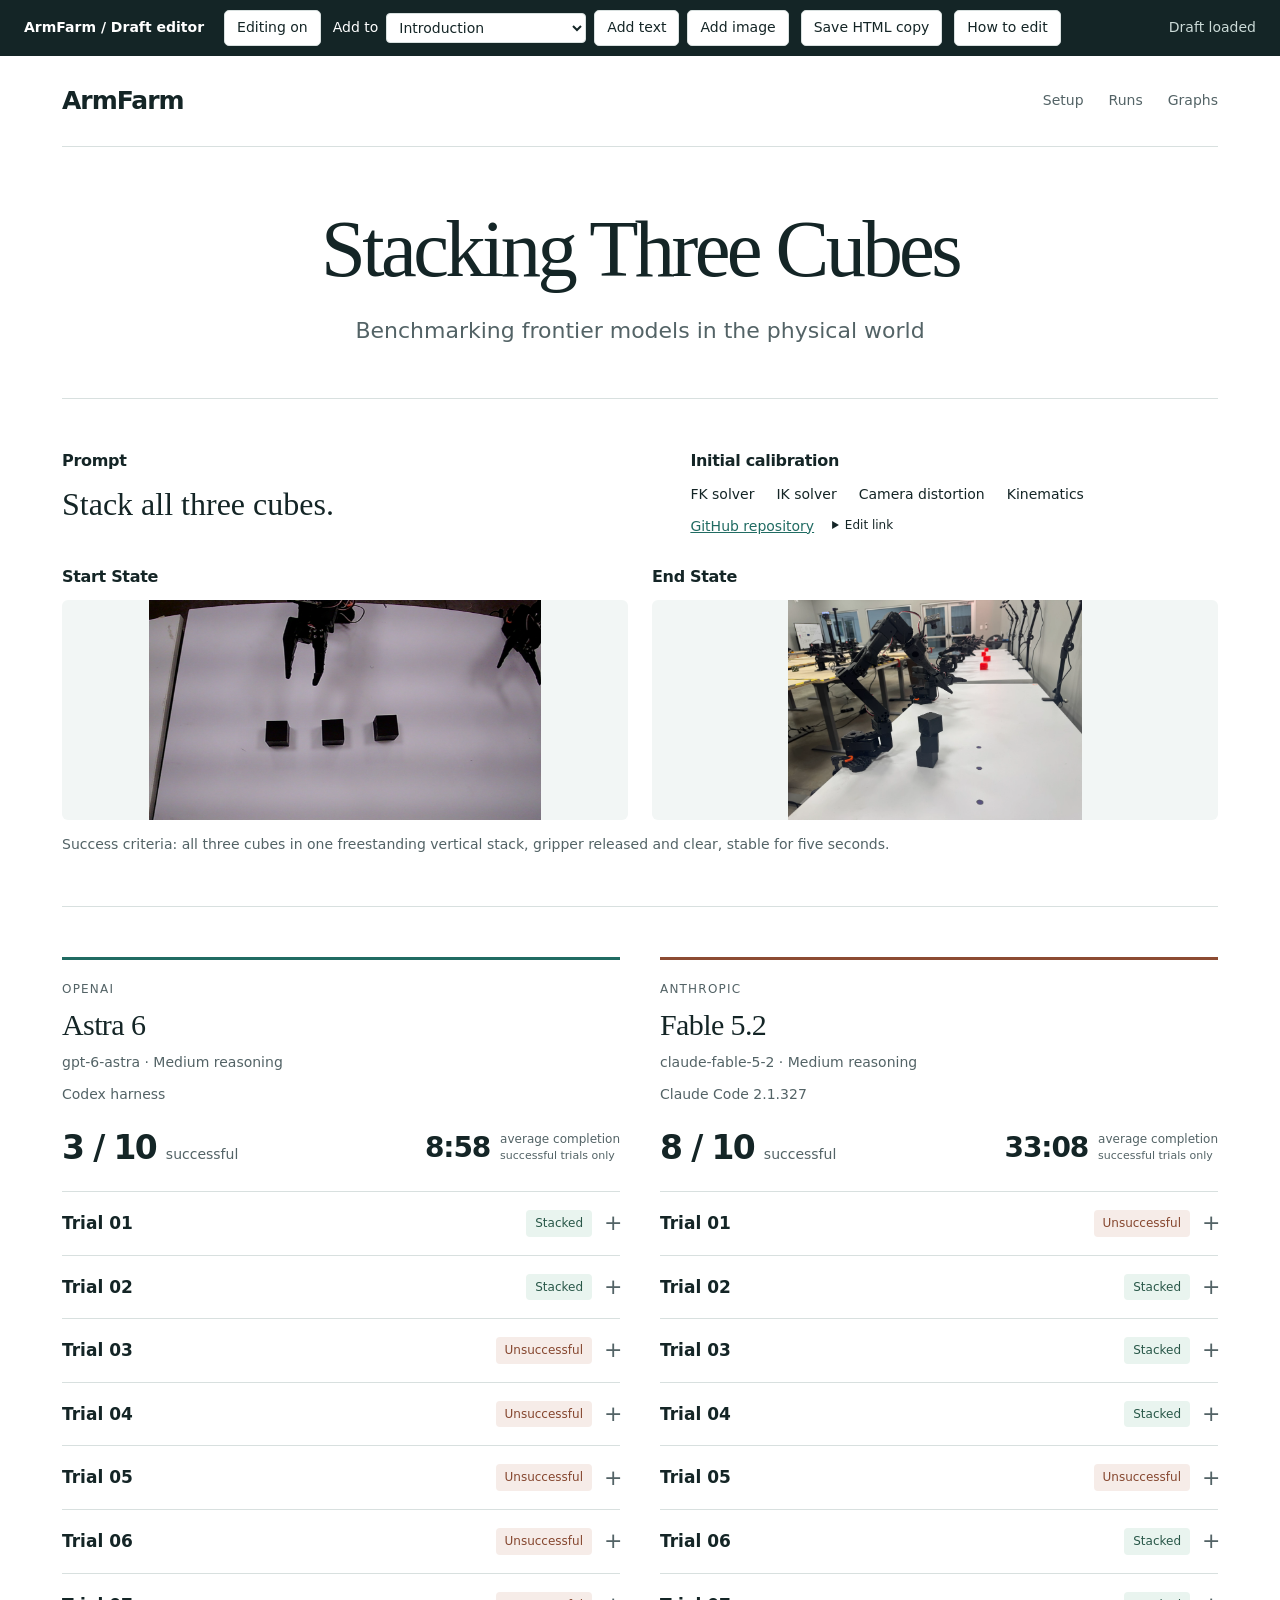
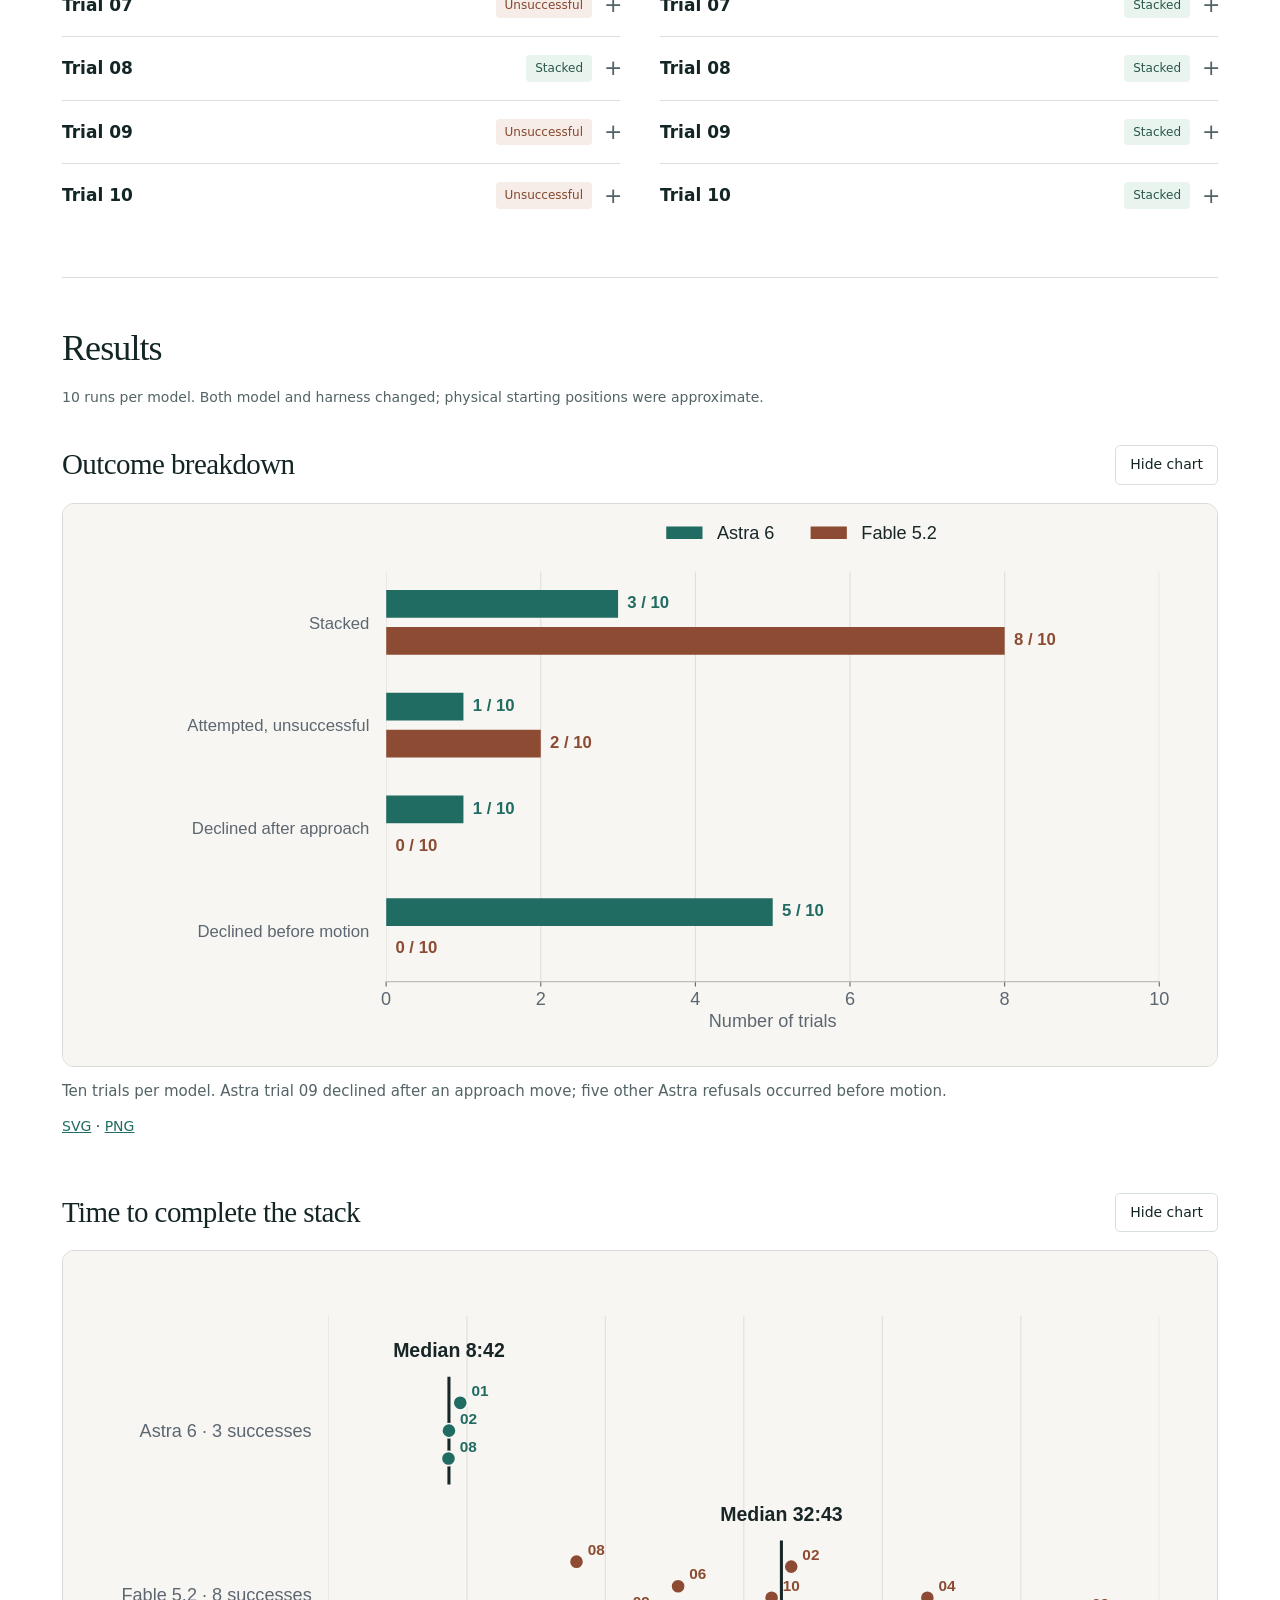
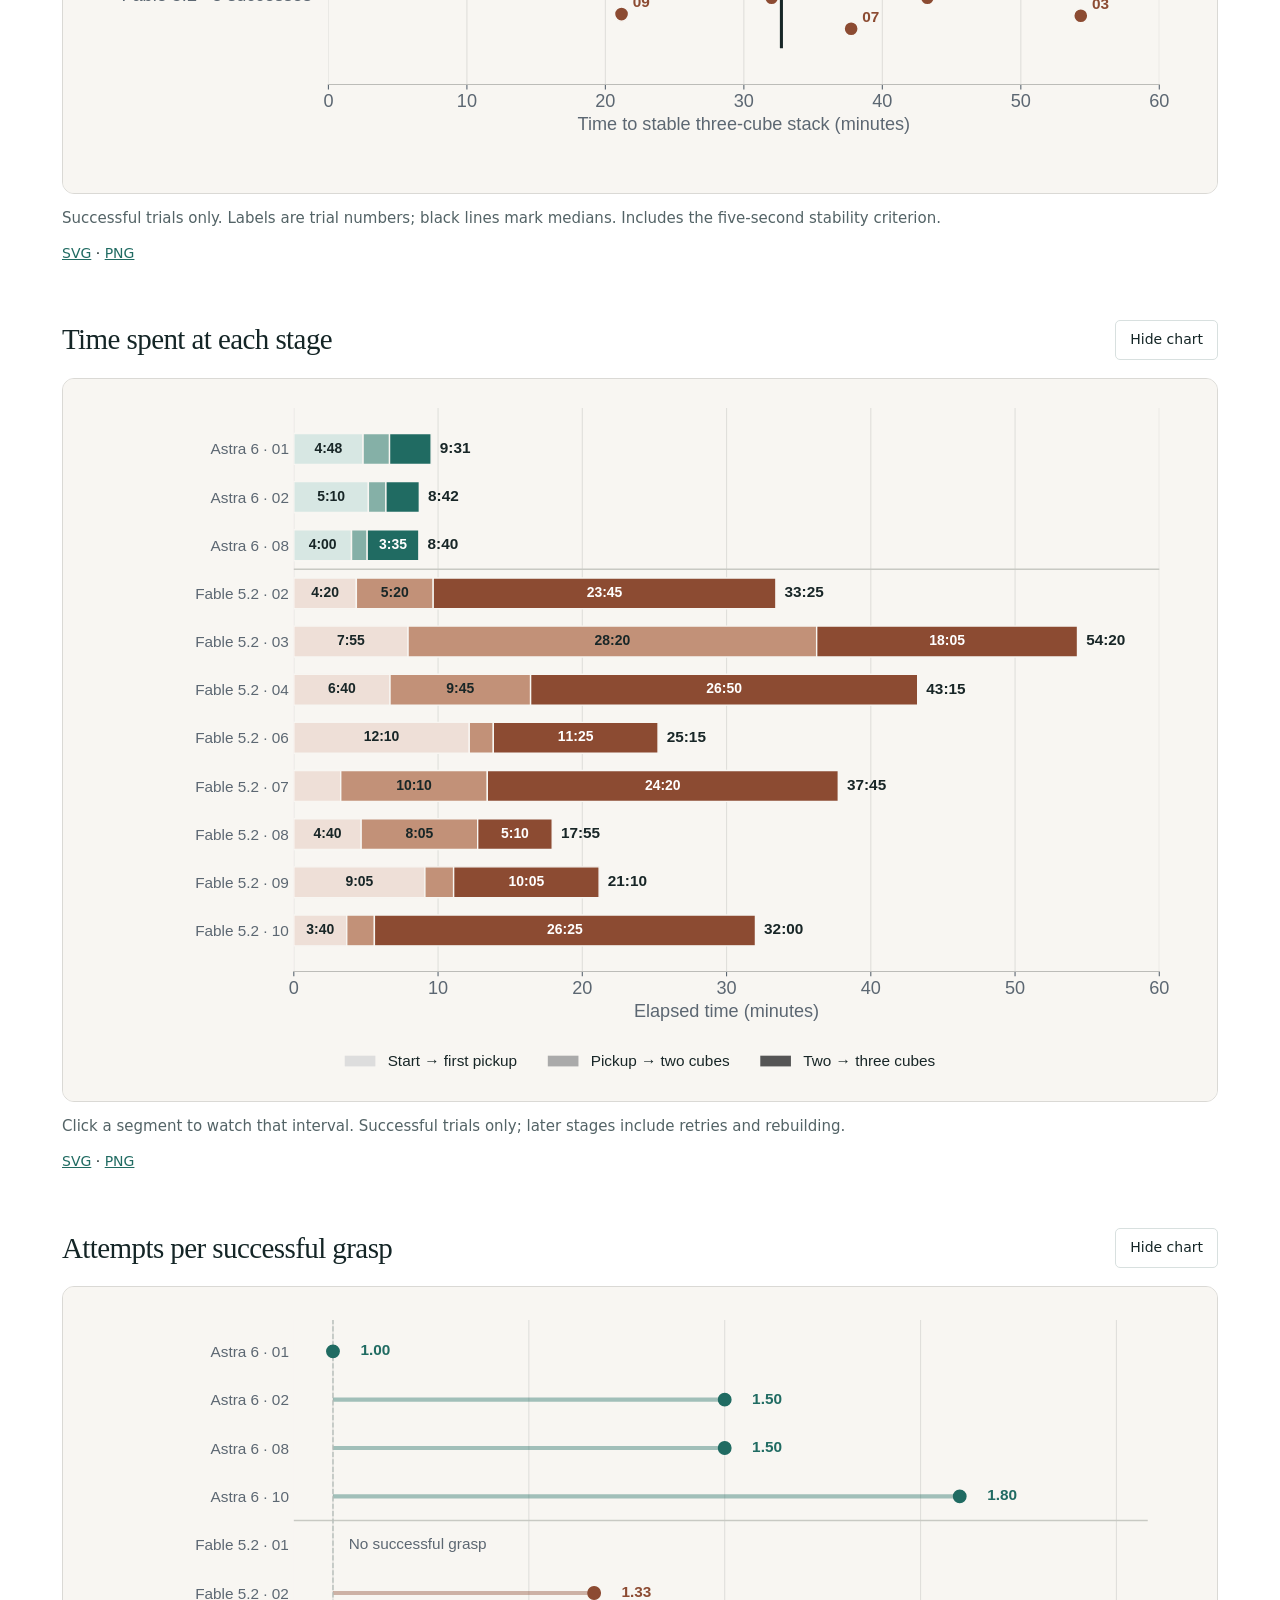
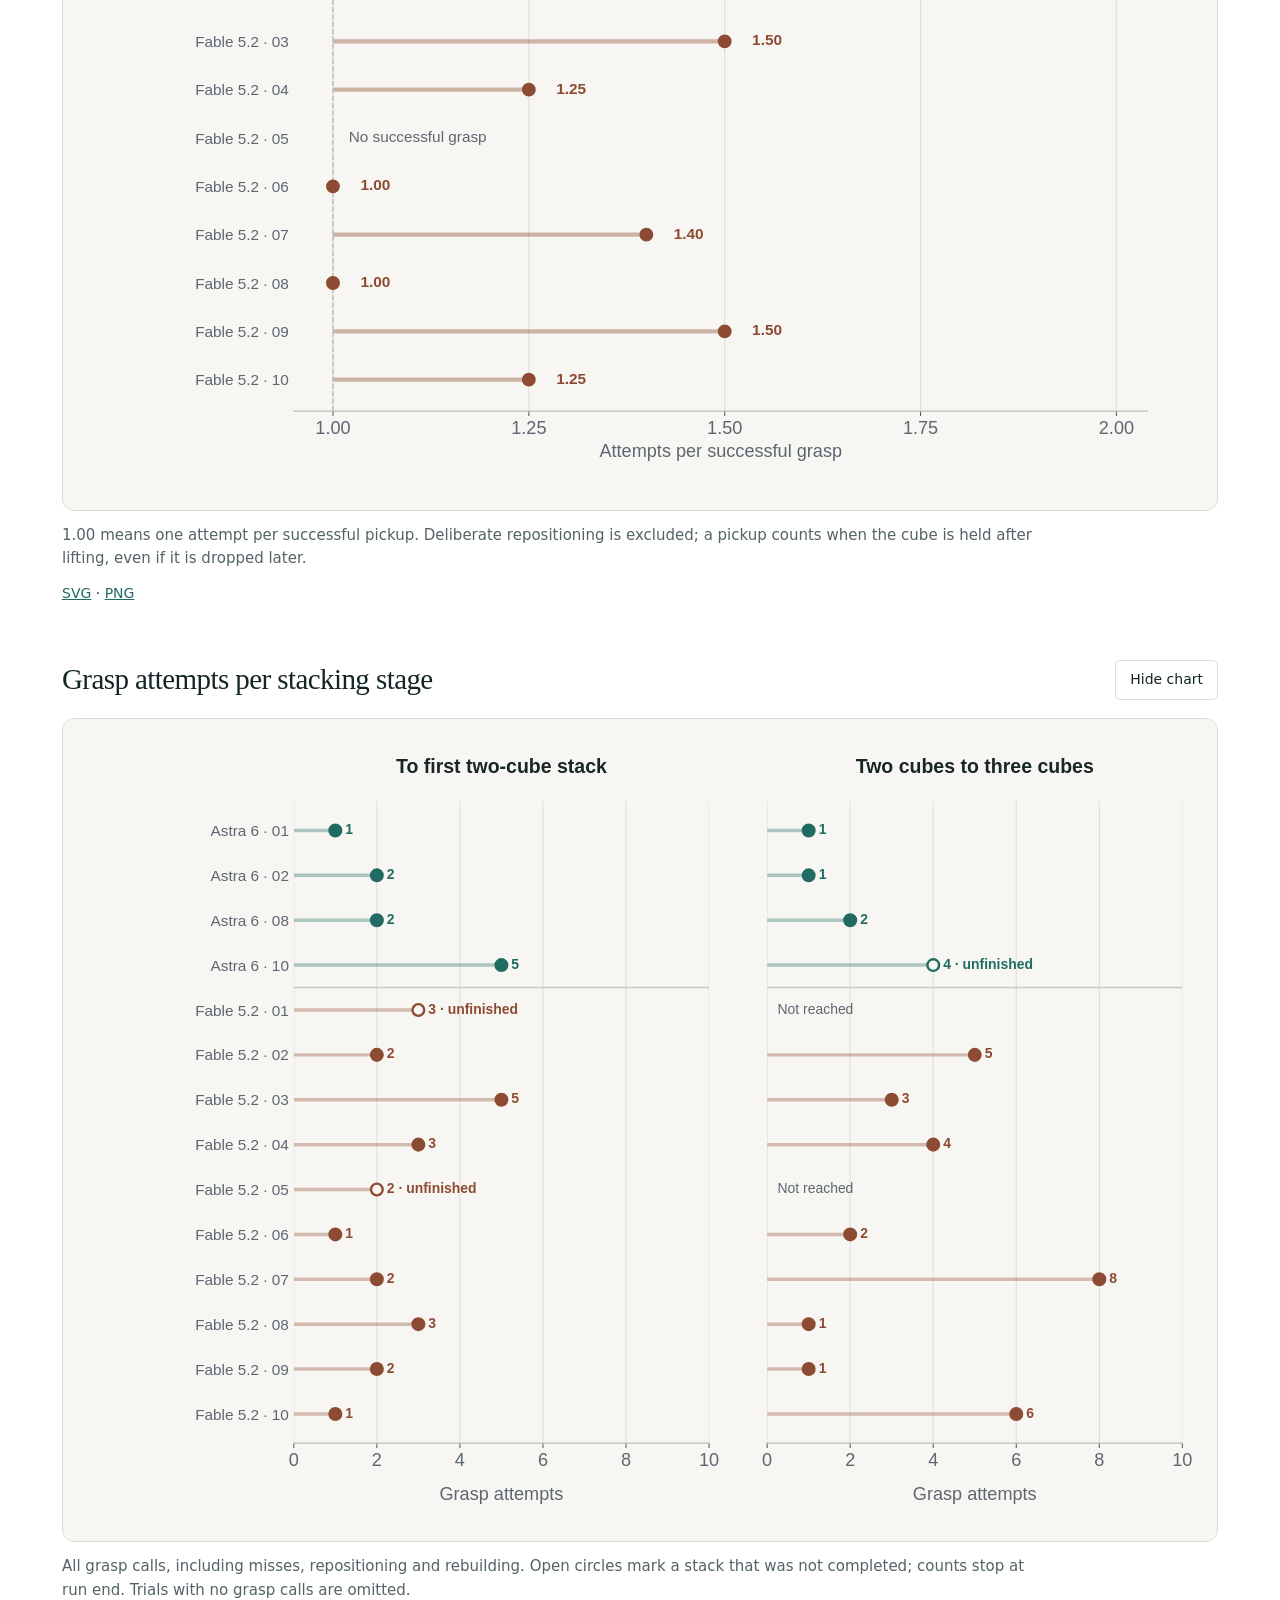
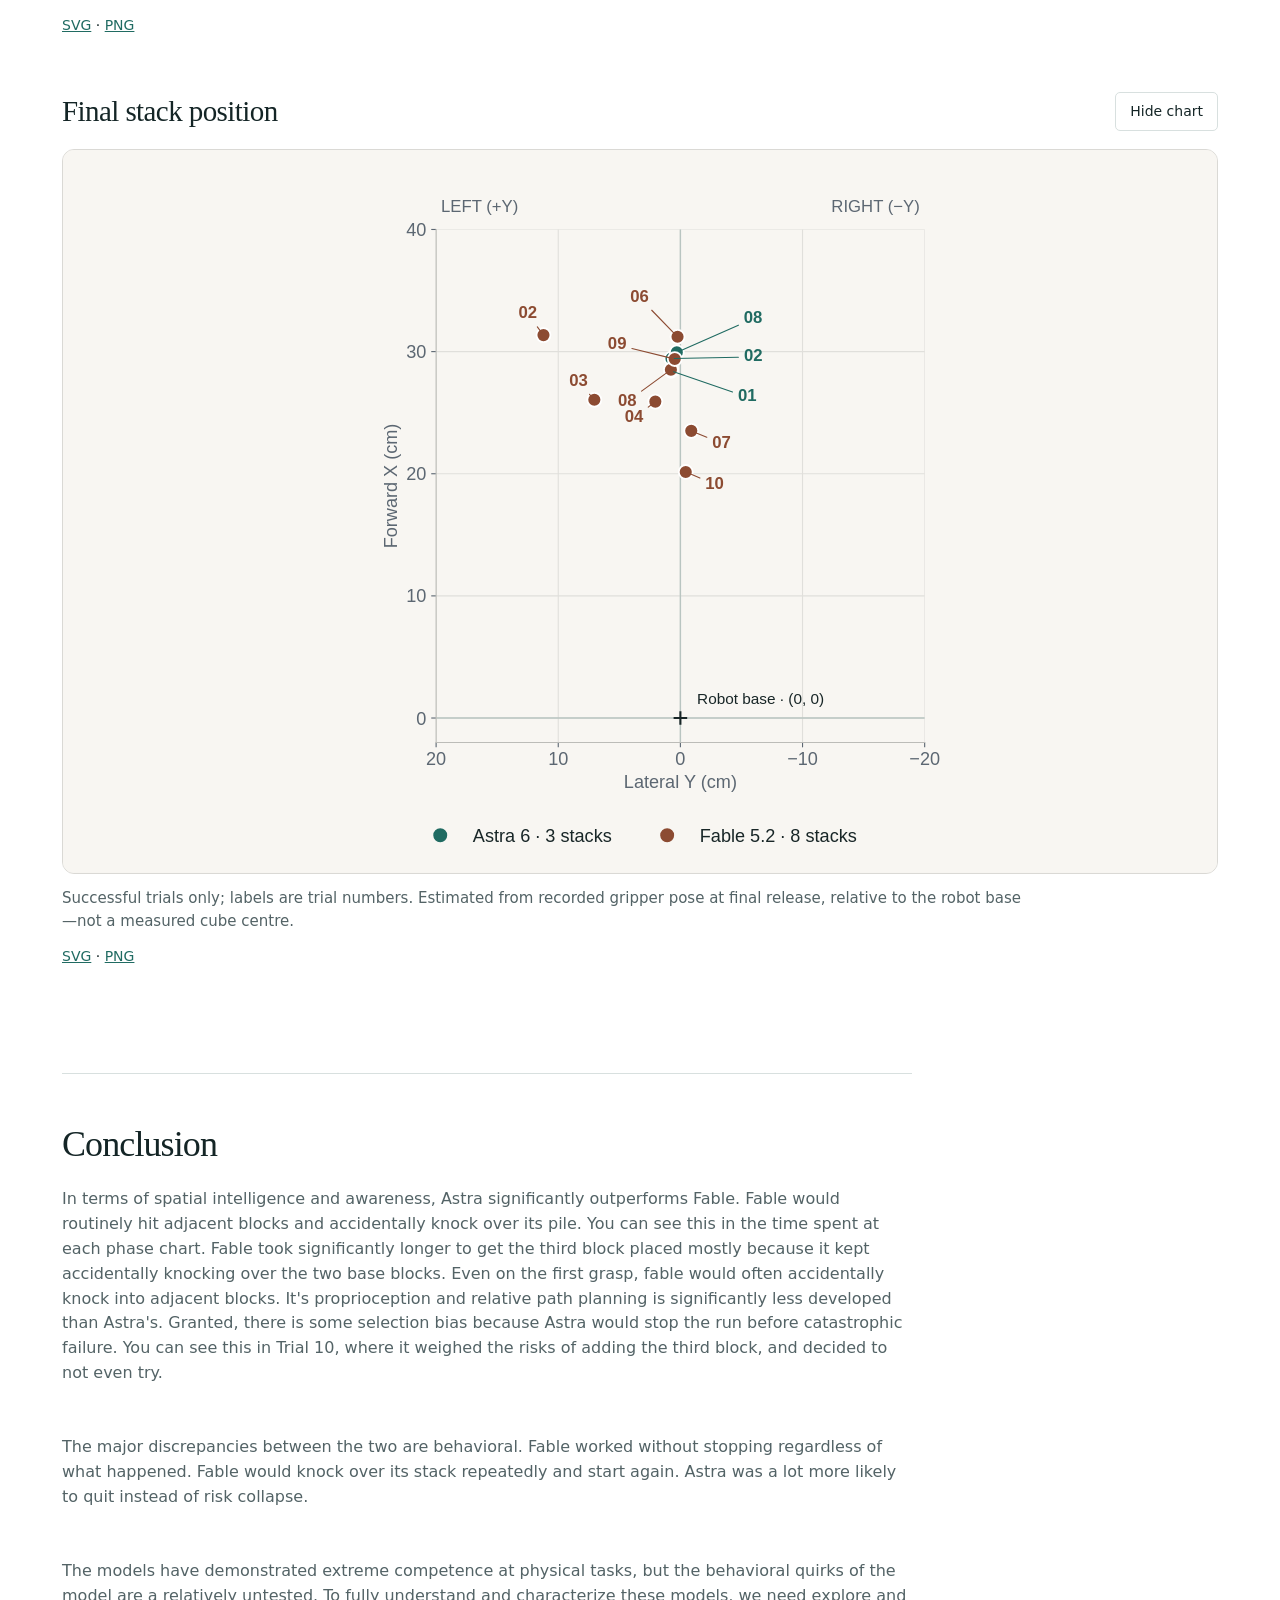
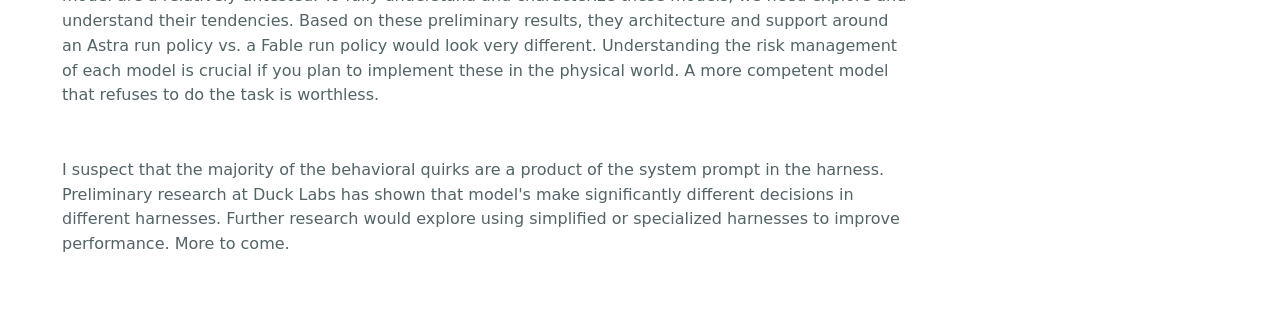
==== commit b425e1b4: "Chart grasp attempts before and after the first stack" ====
--- a/index.html
+++ b/index.html
@@ -40,7 +40,7 @@
   <rdf:RDF xmlns:dc="http://purl.org/dc/elements/1.1/" xmlns:cc="http://creativecommons.org/ns#" xmlns:rdf="http://www.w3.org/1999/02/22-rdf-syntax-ns#">
    <cc:Work>
     <dc:type rdf:resource="http://purl.org/dc/dcmitype/StillImage"/>
-    <dc:date>2026-11-19T19:36:22.678058</dc:date>
+    <dc:date>2026-11-19T19:42:40.102552</dc:date>
     <dc:format>image/svg+xml</dc:format>
     <dc:creator>
      <cc:Agent>
@@ -76,16 +76,16 @@
      <g id="outcomes-line2d_1">
       <path d="M 231.84 342.72
 L 231.84 48.384
-" clip-path="url(#outcomes-pcc42f5594f)" style="fill: none; stroke: #e0dfdb; stroke-width: 0.8; stroke-linecap: square"/>
+" clip-path="url(#outcomes-pfac92512c9)" style="fill: none; stroke: #e0dfdb; stroke-width: 0.8; stroke-linecap: square"/>
      </g>
      <g id="outcomes-line2d_2">
       <defs>
-       <path id="outcomes-m91a6e6658f" d="M 0 0
+       <path id="outcomes-me80e9eafc1" d="M 0 0
 L 0 3.5
 " style="stroke: #5c6772; stroke-width: 0.8"/>
       </defs>
       <g>
-       <use xlink:href="#outcomes-m91a6e6658f" x="231.84" y="342.72" style="fill: #5c6772; stroke: #5c6772; stroke-width: 0.8"/>
+       <use xlink:href="#outcomes-me80e9eafc1" x="231.84" y="342.72" style="fill: #5c6772; stroke: #5c6772; stroke-width: 0.8"/>
       </g>
      </g>
      <g id="outcomes-text_1">
@@ -96,11 +96,11 @@
      <g id="outcomes-line2d_3">
       <path d="M 342.792 342.72
 L 342.792 48.384
-" clip-path="url(#outcomes-pcc42f5594f)" style="fill: none; stroke: #e0dfdb; stroke-width: 0.8; stroke-linecap: square"/>
+" clip-path="url(#outcomes-pfac92512c9)" style="fill: none; stroke: #e0dfdb; stroke-width: 0.8; stroke-linecap: square"/>
      </g>
      <g id="outcomes-line2d_4">
       <g>
-       <use xlink:href="#outcomes-m91a6e6658f" x="342.792" y="342.72" style="fill: #5c6772; stroke: #5c6772; stroke-width: 0.8"/>
+       <use xlink:href="#outcomes-me80e9eafc1" x="342.792" y="342.72" style="fill: #5c6772; stroke: #5c6772; stroke-width: 0.8"/>
       </g>
      </g>
      <g id="outcomes-text_2">
@@ -111,11 +111,11 @@
      <g id="outcomes-line2d_5">
       <path d="M 453.744 342.72
 L 453.744 48.384
-" clip-path="url(#outcomes-pcc42f5594f)" style="fill: none; stroke: #e0dfdb; stroke-width: 0.8; stroke-linecap: square"/>
+" clip-path="url(#outcomes-pfac92512c9)" style="fill: none; stroke: #e0dfdb; stroke-width: 0.8; stroke-linecap: square"/>
      </g>
      <g id="outcomes-line2d_6">
       <g>
-       <use xlink:href="#outcomes-m91a6e6658f" x="453.744" y="342.72" style="fill: #5c6772; stroke: #5c6772; stroke-width: 0.8"/>
+       <use xlink:href="#outcomes-me80e9eafc1" x="453.744" y="342.72" style="fill: #5c6772; stroke: #5c6772; stroke-width: 0.8"/>
       </g>
      </g>
      <g id="outcomes-text_3">
@@ -126,11 +126,11 @@
      <g id="outcomes-line2d_7">
       <path d="M 564.696 342.72
 L 564.696 48.384
-" clip-path="url(#outcomes-pcc42f5594f)" style="fill: none; stroke: #e0dfdb; stroke-width: 0.8; stroke-linecap: square"/>
+" clip-path="url(#outcomes-pfac92512c9)" style="fill: none; stroke: #e0dfdb; stroke-width: 0.8; stroke-linecap: square"/>
      </g>
      <g id="outcomes-line2d_8">
       <g>
-       <use xlink:href="#outcomes-m91a6e6658f" x="564.696" y="342.72" style="fill: #5c6772; stroke: #5c6772; stroke-width: 0.8"/>
+       <use xlink:href="#outcomes-me80e9eafc1" x="564.696" y="342.72" style="fill: #5c6772; stroke: #5c6772; stroke-width: 0.8"/>
       </g>
      </g>
      <g id="outcomes-text_4">
@@ -141,11 +141,11 @@
      <g id="outcomes-line2d_9">
       <path d="M 675.648 342.72
 L 675.648 48.384
-" clip-path="url(#outcomes-pcc42f5594f)" style="fill: none; stroke: #e0dfdb; stroke-width: 0.8; stroke-linecap: square"/>
+" clip-path="url(#outcomes-pfac92512c9)" style="fill: none; stroke: #e0dfdb; stroke-width: 0.8; stroke-linecap: square"/>
      </g>
      <g id="outcomes-line2d_10">
       <g>
-       <use xlink:href="#outcomes-m91a6e6658f" x="675.648" y="342.72" style="fill: #5c6772; stroke: #5c6772; stroke-width: 0.8"/>
+       <use xlink:href="#outcomes-me80e9eafc1" x="675.648" y="342.72" style="fill: #5c6772; stroke: #5c6772; stroke-width: 0.8"/>
       </g>
      </g>
      <g id="outcomes-text_5">
@@ -156,11 +156,11 @@
      <g id="outcomes-line2d_11">
       <path d="M 786.6 342.72
 L 786.6 48.384
-" clip-path="url(#outcomes-pcc42f5594f)" style="fill: none; stroke: #e0dfdb; stroke-width: 0.8; stroke-linecap: square"/>
+" clip-path="url(#outcomes-pfac92512c9)" style="fill: none; stroke: #e0dfdb; stroke-width: 0.8; stroke-linecap: square"/>
      </g>
      <g id="outcomes-line2d_12">
       <g>
-       <use xlink:href="#outcomes-m91a6e6658f" x="786.6" y="342.72" style="fill: #5c6772; stroke: #5c6772; stroke-width: 0.8"/>
+       <use xlink:href="#outcomes-me80e9eafc1" x="786.6" y="342.72" style="fill: #5c6772; stroke: #5c6772; stroke-width: 0.8"/>
       </g>
      </g>
      <g id="outcomes-text_6">
@@ -203,7 +203,7 @@
 L 398.268 81.665418
 L 231.84 81.665418
 z
-" clip-path="url(#outcomes-pcc42f5594f)" style="fill: #206b62"/>
+" clip-path="url(#outcomes-pfac92512c9)" style="fill: #206b62"/>
    </g>
    <g id="outcomes-patch_4">
     <path d="M 231.84 135.475907
@@ -211,7 +211,7 @@
 L 287.316 155.378416
 L 231.84 155.378416
 z
-" clip-path="url(#outcomes-pcc42f5594f)" style="fill: #206b62"/>
+" clip-path="url(#outcomes-pfac92512c9)" style="fill: #206b62"/>
    </g>
    <g id="outcomes-patch_5">
     <path d="M 231.84 209.188905
@@ -219,7 +219,7 @@
 L 287.316 229.091414
 L 231.84 229.091414
 z
-" clip-path="url(#outcomes-pcc42f5594f)" style="fill: #206b62"/>
+" clip-path="url(#outcomes-pfac92512c9)" style="fill: #206b62"/>
    </g>
    <g id="outcomes-patch_6">
     <path d="M 231.84 282.901902
@@ -227,7 +227,7 @@
 L 509.22 302.804412
 L 231.84 302.804412
 z
-" clip-path="url(#outcomes-pcc42f5594f)" style="fill: #206b62"/>
+" clip-path="url(#outcomes-pfac92512c9)" style="fill: #206b62"/>
    </g>
    <g id="outcomes-patch_7">
     <path d="M 231.84 88.299588
@@ -235,7 +235,7 @@
 L 675.648 108.202098
 L 231.84 108.202098
 z
-" clip-path="url(#outcomes-pcc42f5594f)" style="fill: #8c4b32"/>
+" clip-path="url(#outcomes-pfac92512c9)" style="fill: #8c4b32"/>
    </g>
    <g id="outcomes-patch_8">
     <path d="M 231.84 162.012586
@@ -243,7 +243,7 @@
 L 342.792 181.915095
 L 231.84 181.915095
 z
-" clip-path="url(#outcomes-pcc42f5594f)" style="fill: #8c4b32"/>
+" clip-path="url(#outcomes-pfac92512c9)" style="fill: #8c4b32"/>
    </g>
    <g id="outcomes-patch_9">
     <path d="M 231.84 235.725584
@@ -251,7 +251,7 @@
 L 231.84 255.628093
 L 231.84 255.628093
 z
-" clip-path="url(#outcomes-pcc42f5594f)" style="fill: #8c4b32"/>
+" clip-path="url(#outcomes-pfac92512c9)" style="fill: #8c4b32"/>
    </g>
    <g id="outcomes-patch_10">
     <path d="M 231.84 309.438582
@@ -259,7 +259,7 @@
 L 231.84 329.341091
 L 231.84 329.341091
 z
-" clip-path="url(#outcomes-pcc42f5594f)" style="fill: #8c4b32"/>
+" clip-path="url(#outcomes-pfac92512c9)" style="fill: #8c4b32"/>
    </g>
    <g id="outcomes-patch_11">
     <path d="M 231.84 342.72
@@ -317,7 +317,7 @@
   </g>
  </g>
  <defs>
-  <clipPath id="outcomes-pcc42f5594f">
+  <clipPath id="outcomes-pfac92512c9">
    <rect x="231.84" y="48.384" width="554.76" height="294.336"/>
   </clipPath>
  </defs>
@@ -327,7 +327,7 @@
   <rdf:RDF xmlns:dc="http://purl.org/dc/elements/1.1/" xmlns:cc="http://creativecommons.org/ns#" xmlns:rdf="http://www.w3.org/1999/02/22-rdf-syntax-ns#">
    <cc:Work>
     <dc:type rdf:resource="http://purl.org/dc/dcmitype/StillImage"/>
-    <dc:date>2026-11-19T19:36:22.853241</dc:date>
+    <dc:date>2026-11-19T19:42:40.272468</dc:date>
     <dc:format>image/svg+xml</dc:format>
     <dc:creator>
      <cc:Agent>
@@ -363,16 +363,16 @@
      <g id="completion-line2d_1">
       <path d="M 190.44 311.04
 L 190.44 46.656
-" clip-path="url(#completion-pd9328b144c)" style="fill: none; stroke: #e0dfdb; stroke-width: 0.8; stroke-linecap: square"/>
+" clip-path="url(#completion-pf85438cfd7)" style="fill: none; stroke: #e0dfdb; stroke-width: 0.8; stroke-linecap: square"/>
      </g>
      <g id="completion-line2d_2">
       <defs>
-       <path id="completion-med83e1b70f" d="M 0 0
+       <path id="completion-mb604aa2a9e" d="M 0 0
 L 0 3.5
 " style="stroke: #5c6772; stroke-width: 0.8"/>
       </defs>
       <g>
-       <use xlink:href="#completion-med83e1b70f" x="190.44" y="311.04" style="fill: #5c6772; stroke: #5c6772; stroke-width: 0.8"/>
+       <use xlink:href="#completion-mb604aa2a9e" x="190.44" y="311.04" style="fill: #5c6772; stroke: #5c6772; stroke-width: 0.8"/>
       </g>
      </g>
      <g id="completion-text_1">
@@ -383,11 +383,11 @@
      <g id="completion-line2d_3">
       <path d="M 289.8 311.04
 L 289.8 46.656
-" clip-path="url(#completion-pd9328b144c)" style="fill: none; stroke: #e0dfdb; stroke-width: 0.8; stroke-linecap: square"/>
+" clip-path="url(#completion-pf85438cfd7)" style="fill: none; stroke: #e0dfdb; stroke-width: 0.8; stroke-linecap: square"/>
      </g>
      <g id="completion-line2d_4">
       <g>
-       <use xlink:href="#completion-med83e1b70f" x="289.8" y="311.04" style="fill: #5c6772; stroke: #5c6772; stroke-width: 0.8"/>
+       <use xlink:href="#completion-mb604aa2a9e" x="289.8" y="311.04" style="fill: #5c6772; stroke: #5c6772; stroke-width: 0.8"/>
       </g>
      </g>
      <g id="completion-text_2">
@@ -398,11 +398,11 @@
      <g id="completion-line2d_5">
       <path d="M 389.16 311.04
 L 389.16 46.656
-" clip-path="url(#completion-pd9328b144c)" style="fill: none; stroke: #e0dfdb; stroke-width: 0.8; stroke-linecap: square"/>
+" clip-path="url(#completion-pf85438cfd7)" style="fill: none; stroke: #e0dfdb; stroke-width: 0.8; stroke-linecap: square"/>
      </g>
      <g id="completion-line2d_6">
       <g>
-       <use xlink:href="#completion-med83e1b70f" x="389.16" y="311.04" style="fill: #5c6772; stroke: #5c6772; stroke-width: 0.8"/>
+       <use xlink:href="#completion-mb604aa2a9e" x="389.16" y="311.04" style="fill: #5c6772; stroke: #5c6772; stroke-width: 0.8"/>
       </g>
      </g>
      <g id="completion-text_3">
@@ -413,11 +413,11 @@
      <g id="completion-line2d_7">
       <path d="M 488.52 311.04
 L 488.52 46.656
-" clip-path="url(#completion-pd9328b144c)" style="fill: none; stroke: #e0dfdb; stroke-width: 0.8; stroke-linecap: square"/>
+" clip-path="url(#completion-pf85438cfd7)" style="fill: none; stroke: #e0dfdb; stroke-width: 0.8; stroke-linecap: square"/>
      </g>
      <g id="completion-line2d_8">
       <g>
-       <use xlink:href="#completion-med83e1b70f" x="488.52" y="311.04" style="fill: #5c6772; stroke: #5c6772; stroke-width: 0.8"/>
+       <use xlink:href="#completion-mb604aa2a9e" x="488.52" y="311.04" style="fill: #5c6772; stroke: #5c6772; stroke-width: 0.8"/>
       </g>
      </g>
      <g id="completion-text_4">
@@ -428,11 +428,11 @@
      <g id="completion-line2d_9">
       <path d="M 587.88 311.04
 L 587.88 46.656
-" clip-path="url(#completion-pd9328b144c)" style="fill: none; stroke: #e0dfdb; stroke-width: 0.8; stroke-linecap: square"/>
+" clip-path="url(#completion-pf85438cfd7)" style="fill: none; stroke: #e0dfdb; stroke-width: 0.8; stroke-linecap: square"/>
      </g>
      <g id="completion-line2d_10">
       <g>
-       <use xlink:href="#completion-med83e1b70f" x="587.88" y="311.04" style="fill: #5c6772; stroke: #5c6772; stroke-width: 0.8"/>
+       <use xlink:href="#completion-mb604aa2a9e" x="587.88" y="311.04" style="fill: #5c6772; stroke: #5c6772; stroke-width: 0.8"/>
       </g>
      </g>
      <g id="completion-text_5">
@@ -443,11 +443,11 @@
      <g id="completion-line2d_11">
       <path d="M 687.24 311.04
 L 687.24 46.656
-" clip-path="url(#completion-pd9328b144c)" style="fill: none; stroke: #e0dfdb; stroke-width: 0.8; stroke-linecap: square"/>
+" clip-path="url(#completion-pf85438cfd7)" style="fill: none; stroke: #e0dfdb; stroke-width: 0.8; stroke-linecap: square"/>
      </g>
      <g id="completion-line2d_12">
       <g>
-       <use xlink:href="#completion-med83e1b70f" x="687.24" y="311.04" style="fill: #5c6772; stroke: #5c6772; stroke-width: 0.8"/>
+       <use xlink:href="#completion-mb604aa2a9e" x="687.24" y="311.04" style="fill: #5c6772; stroke: #5c6772; stroke-width: 0.8"/>
       </g>
      </g>
      <g id="completion-text_6">
@@ -458,11 +458,11 @@
      <g id="completion-line2d_13">
       <path d="M 786.6 311.04
 L 786.6 46.656
-" clip-path="url(#completion-pd9328b144c)" style="fill: none; stroke: #e0dfdb; stroke-width: 0.8; stroke-linecap: square"/>
+" clip-path="url(#completion-pf85438cfd7)" style="fill: none; stroke: #e0dfdb; stroke-width: 0.8; stroke-linecap: square"/>
      </g>
      <g id="completion-line2d_14">
       <g>
-       <use xlink:href="#completion-med83e1b70f" x="786.6" y="311.04" style="fill: #5c6772; stroke: #5c6772; stroke-width: 0.8"/>
+       <use xlink:href="#completion-mb604aa2a9e" x="786.6" y="311.04" style="fill: #5c6772; stroke: #5c6772; stroke-width: 0.8"/>
       </g>
      </g>
      <g id="completion-text_7">
@@ -504,7 +504,7 @@
    <g id="completion-line2d_17">
     <path d="M 276.920174 91.30752
 L 276.920174 166.51008
-" clip-path="url(#completion-pd9328b144c)" style="fill: none; stroke: #182627; stroke-width: 2.2; stroke-linecap: square"/>
+" clip-path="url(#completion-pf85438cfd7)" style="fill: none; stroke: #182627; stroke-width: 2.2; stroke-linecap: square"/>
    </g>
    <g id="completion-text_14">
     <text style="font-weight: 700; font-size: 14px; font-family: 'Arial'; text-anchor: middle; fill: #182627" x="276.920174" y="76.032" transform="rotate(-0 276.920174 76.032)">Median 8:42</text>
@@ -536,14 +536,14 @@
    <g id="completion-line2d_18">
     <path d="M 515.469689 208.81152
 L 515.469689 284.01408
-" clip-path="url(#completion-pd9328b144c)" style="fill: none; stroke: #182627; stroke-width: 2.2; stroke-linecap: square"/>
+" clip-path="url(#completion-pf85438cfd7)" style="fill: none; stroke: #182627; stroke-width: 2.2; stroke-linecap: square"/>
    </g>
    <g id="completion-text_23">
     <text style="font-weight: 700; font-size: 14px; font-family: 'Arial'; text-anchor: middle; fill: #182627" x="515.469689" y="193.536" transform="rotate(-0 515.469689 193.536)">Median 32:43</text>
    </g>
    <g id="completion-PathCollection_1">
     <defs>
-     <path id="completion-me101e0ef4f" d="M 0 5.123475
+     <path id="completion-m28db4e5e7b" d="M 0 5.123475
 C 1.358762 5.123475 2.662055 4.583634 3.622844 3.622844
 C 4.583634 2.662055 5.123475 1.358762 5.123475 0
 C 5.123475 -1.358762 4.583634 -2.662055 3.622844 -3.622844
@@ -555,23 +555,23 @@
 z
 " style="stroke: #f8f6f2; stroke-width: 1.2"/>
     </defs>
-    <g clip-path="url(#completion-pd9328b144c)">
-     <use xlink:href="#completion-me101e0ef4f" x="285.038349" y="108.93312" style="fill: #206b62; stroke: #f8f6f2; stroke-width: 1.2"/>
+    <g clip-path="url(#completion-pf85438cfd7)">
+     <use xlink:href="#completion-m28db4e5e7b" x="285.038349" y="108.93312" style="fill: #206b62; stroke: #f8f6f2; stroke-width: 1.2"/>
     </g>
    </g>
    <g id="completion-PathCollection_2">
-    <g clip-path="url(#completion-pd9328b144c)">
-     <use xlink:href="#completion-me101e0ef4f" x="276.920174" y="128.9088" style="fill: #206b62; stroke: #f8f6f2; stroke-width: 1.2"/>
+    <g clip-path="url(#completion-pf85438cfd7)">
+     <use xlink:href="#completion-m28db4e5e7b" x="276.920174" y="128.9088" style="fill: #206b62; stroke: #f8f6f2; stroke-width: 1.2"/>
     </g>
    </g>
    <g id="completion-PathCollection_3">
-    <g clip-path="url(#completion-pd9328b144c)">
-     <use xlink:href="#completion-me101e0ef4f" x="276.588715" y="148.88448" style="fill: #206b62; stroke: #f8f6f2; stroke-width: 1.2"/>
+    <g clip-path="url(#completion-pf85438cfd7)">
+     <use xlink:href="#completion-m28db4e5e7b" x="276.588715" y="148.88448" style="fill: #206b62; stroke: #f8f6f2; stroke-width: 1.2"/>
     </g>
    </g>
    <g id="completion-PathCollection_4">
     <defs>
-     <path id="completion-mf6c731bffe" d="M 0 5.123475
+     <path id="completion-mec23b106d5" d="M 0 5.123475
 C 1.358762 5.123475 2.662055 4.583634 3.622844 3.622844
 C 4.583634 2.662055 5.123475 1.358762 5.123475 0
 C 5.123475 -1.358762 4.583634 -2.662055 3.622844 -3.622844
@@ -583,49 +583,49 @@
 z
 " style="stroke: #f8f6f2; stroke-width: 1.2"/>
     </defs>
-    <g clip-path="url(#completion-pd9328b144c)">
-     <use xlink:href="#completion-mf6c731bffe" x="522.507855" y="226.43712" style="fill: #8c4b32; stroke: #f8f6f2; stroke-width: 1.2"/>
+    <g clip-path="url(#completion-pf85438cfd7)">
+     <use xlink:href="#completion-mec23b106d5" x="522.507855" y="226.43712" style="fill: #8c4b32; stroke: #f8f6f2; stroke-width: 1.2"/>
     </g>
    </g>
    <g id="completion-PathCollection_5">
-    <g clip-path="url(#completion-pd9328b144c)">
-     <use xlink:href="#completion-mf6c731bffe" x="730.262643" y="261.68832" style="fill: #8c4b32; stroke: #f8f6f2; stroke-width: 1.2"/>
+    <g clip-path="url(#completion-pf85438cfd7)">
+     <use xlink:href="#completion-mec23b106d5" x="730.262643" y="261.68832" style="fill: #8c4b32; stroke: #f8f6f2; stroke-width: 1.2"/>
     </g>
    </g>
    <g id="completion-PathCollection_6">
-    <g clip-path="url(#completion-pd9328b144c)">
-     <use xlink:href="#completion-mf6c731bffe" x="620.18235" y="248.76288" style="fill: #8c4b32; stroke: #f8f6f2; stroke-width: 1.2"/>
+    <g clip-path="url(#completion-pf85438cfd7)">
+     <use xlink:href="#completion-mec23b106d5" x="620.18235" y="248.76288" style="fill: #8c4b32; stroke: #f8f6f2; stroke-width: 1.2"/>
     </g>
    </g>
    <g id="completion-PathCollection_7">
-    <g clip-path="url(#completion-pd9328b144c)">
-     <use xlink:href="#completion-mf6c731bffe" x="441.338189" y="240.5376" style="fill: #8c4b32; stroke: #f8f6f2; stroke-width: 1.2"/>
+    <g clip-path="url(#completion-pf85438cfd7)">
+     <use xlink:href="#completion-mec23b106d5" x="441.338189" y="240.5376" style="fill: #8c4b32; stroke: #f8f6f2; stroke-width: 1.2"/>
     </g>
    </g>
    <g id="completion-PathCollection_8">
-    <g clip-path="url(#completion-pd9328b144c)">
-     <use xlink:href="#completion-mf6c731bffe" x="565.497427" y="271.08864" style="fill: #8c4b32; stroke: #f8f6f2; stroke-width: 1.2"/>
+    <g clip-path="url(#completion-pf85438cfd7)">
+     <use xlink:href="#completion-mec23b106d5" x="565.497427" y="271.08864" style="fill: #8c4b32; stroke: #f8f6f2; stroke-width: 1.2"/>
     </g>
    </g>
    <g id="completion-PathCollection_9">
-    <g clip-path="url(#completion-pd9328b144c)">
-     <use xlink:href="#completion-mf6c731bffe" x="368.446476" y="222.912" style="fill: #8c4b32; stroke: #f8f6f2; stroke-width: 1.2"/>
+    <g clip-path="url(#completion-pf85438cfd7)">
+     <use xlink:href="#completion-mec23b106d5" x="368.446476" y="222.912" style="fill: #8c4b32; stroke: #f8f6f2; stroke-width: 1.2"/>
     </g>
    </g>
    <g id="completion-PathCollection_10">
-    <g clip-path="url(#completion-pd9328b144c)">
-     <use xlink:href="#completion-mf6c731bffe" x="400.757808" y="260.51328" style="fill: #8c4b32; stroke: #f8f6f2; stroke-width: 1.2"/>
+    <g clip-path="url(#completion-pf85438cfd7)">
+     <use xlink:href="#completion-mec23b106d5" x="400.757808" y="260.51328" style="fill: #8c4b32; stroke: #f8f6f2; stroke-width: 1.2"/>
     </g>
    </g>
    <g id="completion-PathCollection_11">
-    <g clip-path="url(#completion-pd9328b144c)">
-     <use xlink:href="#completion-mf6c731bffe" x="508.431524" y="248.76288" style="fill: #8c4b32; stroke: #f8f6f2; stroke-width: 1.2"/>
+    <g clip-path="url(#completion-pf85438cfd7)">
+     <use xlink:href="#completion-mec23b106d5" x="508.431524" y="248.76288" style="fill: #8c4b32; stroke: #f8f6f2; stroke-width: 1.2"/>
     </g>
    </g>
   </g>
  </g>
  <defs>
-  <clipPath id="completion-pd9328b144c">
+  <clipPath id="completion-pf85438cfd7">
    <rect x="190.44" y="46.656" width="596.16" height="264.384"/>
   </clipPath>
  </defs>
@@ -635,7 +635,7 @@
   <rdf:RDF xmlns:dc="http://purl.org/dc/elements/1.1/" xmlns:cc="http://creativecommons.org/ns#" xmlns:rdf="http://www.w3.org/1999/02/22-rdf-syntax-ns#">
    <cc:Work>
     <dc:type rdf:resource="http://purl.org/dc/dcmitype/StillImage"/>
-    <dc:date>2026-11-19T19:36:23.034570</dc:date>
+    <dc:date>2026-11-19T19:42:40.458835</dc:date>
     <dc:format>image/svg+xml</dc:format>
     <dc:creator>
      <cc:Agent>
@@ -671,16 +671,16 @@
      <g id="stages-line2d_1">
       <path d="M 165.6 425.088
 L 165.6 20.736
-" clip-path="url(#stages-p16c84257a5)" style="fill: none; stroke: #e0dfdb; stroke-width: 0.8; stroke-linecap: square"/>
+" clip-path="url(#stages-pa0570ac290)" style="fill: none; stroke: #e0dfdb; stroke-width: 0.8; stroke-linecap: square"/>
      </g>
      <g id="stages-line2d_2">
       <defs>
-       <path id="stages-m45538fe2ec" d="M 0 0
+       <path id="stages-m714b408e0f" d="M 0 0
 L 0 3.5
 " style="stroke: #5c6772; stroke-width: 0.8"/>
       </defs>
       <g>
-       <use xlink:href="#stages-m45538fe2ec" x="165.6" y="425.088" style="fill: #5c6772; stroke: #5c6772; stroke-width: 0.8"/>
+       <use xlink:href="#stages-m714b408e0f" x="165.6" y="425.088" style="fill: #5c6772; stroke: #5c6772; stroke-width: 0.8"/>
       </g>
      </g>
      <g id="stages-text_1">
@@ -691,11 +691,11 @@
      <g id="stages-line2d_3">
       <path d="M 269.1 425.088
 L 269.1 20.736
-" clip-path="url(#stages-p16c84257a5)" style="fill: none; stroke: #e0dfdb; stroke-width: 0.8; stroke-linecap: square"/>
+" clip-path="url(#stages-pa0570ac290)" style="fill: none; stroke: #e0dfdb; stroke-width: 0.8; stroke-linecap: square"/>
      </g>
      <g id="stages-line2d_4">
       <g>
-       <use xlink:href="#stages-m45538fe2ec" x="269.1" y="425.088" style="fill: #5c6772; stroke: #5c6772; stroke-width: 0.8"/>
+       <use xlink:href="#stages-m714b408e0f" x="269.1" y="425.088" style="fill: #5c6772; stroke: #5c6772; stroke-width: 0.8"/>
       </g>
      </g>
      <g id="stages-text_2">
@@ -706,11 +706,11 @@
      <g id="stages-line2d_5">
       <path d="M 372.6 425.088
 L 372.6 20.736
-" clip-path="url(#stages-p16c84257a5)" style="fill: none; stroke: #e0dfdb; stroke-width: 0.8; stroke-linecap: square"/>
+" clip-path="url(#stages-pa0570ac290)" style="fill: none; stroke: #e0dfdb; stroke-width: 0.8; stroke-linecap: square"/>
      </g>
      <g id="stages-line2d_6">
       <g>
-       <use xlink:href="#stages-m45538fe2ec" x="372.6" y="425.088" style="fill: #5c6772; stroke: #5c6772; stroke-width: 0.8"/>
+       <use xlink:href="#stages-m714b408e0f" x="372.6" y="425.088" style="fill: #5c6772; stroke: #5c6772; stroke-width: 0.8"/>
       </g>
      </g>
      <g id="stages-text_3">
@@ -721,11 +721,11 @@
      <g id="stages-line2d_7">
       <path d="M 476.1 425.088
 L 476.1 20.736
-" clip-path="url(#stages-p16c84257a5)" style="fill: none; stroke: #e0dfdb; stroke-width: 0.8; stroke-linecap: square"/>
+" clip-path="url(#stages-pa0570ac290)" style="fill: none; stroke: #e0dfdb; stroke-width: 0.8; stroke-linecap: square"/>
      </g>
      <g id="stages-line2d_8">
       <g>
-       <use xlink:href="#stages-m45538fe2ec" x="476.1" y="425.088" style="fill: #5c6772; stroke: #5c6772; stroke-width: 0.8"/>
+       <use xlink:href="#stages-m714b408e0f" x="476.1" y="425.088" style="fill: #5c6772; stroke: #5c6772; stroke-width: 0.8"/>
       </g>
      </g>
      <g id="stages-text_4">
@@ -736,11 +736,11 @@
      <g id="stages-line2d_9">
       <path d="M 579.6 425.088
 L 579.6 20.736
-" clip-path="url(#stages-p16c84257a5)" style="fill: none; stroke: #e0dfdb; stroke-width: 0.8; stroke-linecap: square"/>
+" clip-path="url(#stages-pa0570ac290)" style="fill: none; stroke: #e0dfdb; stroke-width: 0.8; stroke-linecap: square"/>
      </g>
      <g id="stages-line2d_10">
       <g>
-       <use xlink:href="#stages-m45538fe2ec" x="579.6" y="425.088" style="fill: #5c6772; stroke: #5c6772; stroke-width: 0.8"/>
+       <use xlink:href="#stages-m714b408e0f" x="579.6" y="425.088" style="fill: #5c6772; stroke: #5c6772; stroke-width: 0.8"/>
       </g>
      </g>
      <g id="stages-text_5">
@@ -751,11 +751,11 @@
      <g id="stages-line2d_11">
       <path d="M 683.1 425.088
 L 683.1 20.736
-" clip-path="url(#stages-p16c84257a5)" style="fill: none; stroke: #e0dfdb; stroke-width: 0.8; stroke-linecap: square"/>
+" clip-path="url(#stages-pa0570ac290)" style="fill: none; stroke: #e0dfdb; stroke-width: 0.8; stroke-linecap: square"/>
      </g>
      <g id="stages-line2d_12">
       <g>
-       <use xlink:href="#stages-m45538fe2ec" x="683.1" y="425.088" style="fill: #5c6772; stroke: #5c6772; stroke-width: 0.8"/>
+       <use xlink:href="#stages-m714b408e0f" x="683.1" y="425.088" style="fill: #5c6772; stroke: #5c6772; stroke-width: 0.8"/>
       </g>
      </g>
      <g id="stages-text_6">
@@ -766,11 +766,11 @@
      <g id="stages-line2d_13">
       <path d="M 786.6 425.088
 L 786.6 20.736
-" clip-path="url(#stages-p16c84257a5)" style="fill: none; stroke: #e0dfdb; stroke-width: 0.8; stroke-linecap: square"/>
+" clip-path="url(#stages-pa0570ac290)" style="fill: none; stroke: #e0dfdb; stroke-width: 0.8; stroke-linecap: square"/>
      </g>
      <g id="stages-line2d_14">
       <g>
-       <use xlink:href="#stages-m45538fe2ec" x="786.6" y="425.088" style="fill: #5c6772; stroke: #5c6772; stroke-width: 0.8"/>
+       <use xlink:href="#stages-m714b408e0f" x="786.6" y="425.088" style="fill: #5c6772; stroke: #5c6772; stroke-width: 0.8"/>
       </g>
      </g>
      <g id="stages-text_7">
@@ -856,7 +856,7 @@
 L 215.304355 61.226477
 L 165.6 61.226477
 z
-" clip-path="url(#stages-p16c84257a5)" style="fill: #d7e7e3; stroke: #f8f6f2; stroke-linejoin: miter"/>
+" clip-path="url(#stages-pa0570ac290)" style="fill: #d7e7e3; stroke: #f8f6f2; stroke-linejoin: miter"/>
     </a>
    </g>
    <g id="stages-patch_4">
@@ -866,7 +866,7 @@
 L 234.287162 61.226477
 L 215.304355 61.226477
 z
-" clip-path="url(#stages-p16c84257a5)" style="fill: #85b0a7; stroke: #f8f6f2; stroke-linejoin: miter"/>
+" clip-path="url(#stages-pa0570ac290)" style="fill: #85b0a7; stroke: #f8f6f2; stroke-linejoin: miter"/>
     </a>
    </g>
    <g id="stages-patch_5">
@@ -876,7 +876,7 @@
 L 264.139947 61.226477
 L 234.287162 61.226477
 z
-" clip-path="url(#stages-p16c84257a5)" style="fill: #206b62; stroke: #f8f6f2; stroke-linejoin: miter"/>
+" clip-path="url(#stages-pa0570ac290)" style="fill: #206b62; stroke: #f8f6f2; stroke-linejoin: miter"/>
     </a>
    </g>
    <g id="stages-patch_6">
@@ -886,7 +886,7 @@
 L 219.099498 95.774666
 L 165.6 95.774666
 z
-" clip-path="url(#stages-p16c84257a5)" style="fill: #d7e7e3; stroke: #f8f6f2; stroke-linejoin: miter"/>
+" clip-path="url(#stages-pa0570ac290)" style="fill: #d7e7e3; stroke: #f8f6f2; stroke-linejoin: miter"/>
     </a>
    </g>
    <g id="stages-patch_7">
@@ -896,7 +896,7 @@
 L 231.697164 95.774666
 L 219.099498 95.774666
 z
-" clip-path="url(#stages-p16c84257a5)" style="fill: #85b0a7; stroke: #f8f6f2; stroke-linejoin: miter"/>
+" clip-path="url(#stages-pa0570ac290)" style="fill: #85b0a7; stroke: #f8f6f2; stroke-linejoin: miter"/>
     </a>
    </g>
    <g id="stages-patch_8">
@@ -906,7 +906,7 @@
 L 255.683515 95.774666
 L 231.697164 95.774666
 z
-" clip-path="url(#stages-p16c84257a5)" style="fill: #206b62; stroke: #f8f6f2; stroke-linejoin: miter"/>
+" clip-path="url(#stages-pa0570ac290)" style="fill: #206b62; stroke: #f8f6f2; stroke-linejoin: miter"/>
     </a>
    </g>
    <g id="stages-patch_9">
@@ -916,7 +916,7 @@
 L 207.019882 130.322854
 L 165.6 130.322854
 z
-" clip-path="url(#stages-p16c84257a5)" style="fill: #d7e7e3; stroke: #f8f6f2; stroke-linejoin: miter"/>
+" clip-path="url(#stages-pa0570ac290)" style="fill: #d7e7e3; stroke: #f8f6f2; stroke-linejoin: miter"/>
     </a>
    </g>
    <g id="stages-patch_10">
@@ -926,7 +926,7 @@
 L 218.235829 130.322854
 L 207.019882 130.322854
 z
-" clip-path="url(#stages-p16c84257a5)" style="fill: #85b0a7; stroke: #f8f6f2; stroke-linejoin: miter"/>
+" clip-path="url(#stages-pa0570ac290)" style="fill: #85b0a7; stroke: #f8f6f2; stroke-linejoin: miter"/>
     </a>
    </g>
    <g id="stages-patch_11">
@@ -936,7 +936,7 @@
 L 255.338244 130.322854
 L 218.235829 130.322854
 z
-" clip-path="url(#stages-p16c84257a5)" style="fill: #206b62; stroke: #f8f6f2; stroke-linejoin: miter"/>
+" clip-path="url(#stages-pa0570ac290)" style="fill: #206b62; stroke: #f8f6f2; stroke-linejoin: miter"/>
     </a>
    </g>
    <g id="stages-patch_12">
@@ -946,7 +946,7 @@
 L 210.473792 164.871043
 L 165.6 164.871043
 z
-" clip-path="url(#stages-p16c84257a5)" style="fill: #eedfd7; stroke: #f8f6f2; stroke-linejoin: miter"/>
+" clip-path="url(#stages-pa0570ac290)" style="fill: #eedfd7; stroke: #f8f6f2; stroke-linejoin: miter"/>
     </a>
    </g>
    <g id="stages-patch_13">
@@ -956,7 +956,7 @@
 L 265.608 164.871043
 L 210.473792 164.871043
 z
-" clip-path="url(#stages-p16c84257a5)" style="fill: #c29178; stroke: #f8f6f2; stroke-linejoin: miter"/>
+" clip-path="url(#stages-pa0570ac290)" style="fill: #c29178; stroke: #f8f6f2; stroke-linejoin: miter"/>
     </a>
    </g>
    <g id="stages-patch_14">
@@ -966,7 +966,7 @@
 L 511.504016 164.871043
 L 265.608 164.871043
 z
-" clip-path="url(#stages-p16c84257a5)" style="fill: #8c4b32; stroke: #f8f6f2; stroke-linejoin: miter"/>
+" clip-path="url(#stages-pa0570ac290)" style="fill: #8c4b32; stroke: #f8f6f2; stroke-linejoin: miter"/>
     </a>
    </g>
    <g id="stages-patch_15">
@@ -976,7 +976,7 @@
 L 247.575538 199.419232
 L 165.6 199.419232
 z
-" clip-path="url(#stages-p16c84257a5)" style="fill: #eedfd7; stroke: #f8f6f2; stroke-linejoin: miter"/>
+" clip-path="url(#stages-pa0570ac290)" style="fill: #eedfd7; stroke: #f8f6f2; stroke-linejoin: miter"/>
     </a>
    </g>
    <g id="stages-patch_16">
@@ -986,7 +986,7 @@
 L 540.764488 199.419232
 L 247.575538 199.419232
 z
-" clip-path="url(#stages-p16c84257a5)" style="fill: #c29178; stroke: #f8f6f2; stroke-linejoin: miter"/>
+" clip-path="url(#stages-pa0570ac290)" style="fill: #c29178; stroke: #f8f6f2; stroke-linejoin: miter"/>
     </a>
    </g>
    <g id="stages-patch_17">
@@ -996,7 +996,7 @@
 L 727.915253 199.419232
 L 540.764488 199.419232
 z
-" clip-path="url(#stages-p16c84257a5)" style="fill: #8c4b32; stroke: #f8f6f2; stroke-linejoin: miter"/>
+" clip-path="url(#stages-pa0570ac290)" style="fill: #8c4b32; stroke: #f8f6f2; stroke-linejoin: miter"/>
     </a>
    </g>
    <g id="stages-patch_18">
@@ -1006,7 +1006,7 @@
 L 234.63759 233.96742
 L 165.6 233.96742
 z
-" clip-path="url(#stages-p16c84257a5)" style="fill: #eedfd7; stroke: #f8f6f2; stroke-linejoin: miter"/>
+" clip-path="url(#stages-pa0570ac290)" style="fill: #eedfd7; stroke: #f8f6f2; stroke-linejoin: miter"/>
     </a>
    </g>
    <g id="stages-patch_19">
@@ -1016,7 +1016,7 @@
 L 335.502292 233.96742
 L 234.63759 233.96742
 z
-" clip-path="url(#stages-p16c84257a5)" style="fill: #c29178; stroke: #f8f6f2; stroke-linejoin: miter"/>
+" clip-path="url(#stages-pa0570ac290)" style="fill: #c29178; stroke: #f8f6f2; stroke-linejoin: miter"/>
     </a>
    </g>
    <g id="stages-patch_20">
@@ -1026,7 +1026,7 @@
 L 613.248281 233.96742
 L 335.502292 233.96742
 z
-" clip-path="url(#stages-p16c84257a5)" style="fill: #8c4b32; stroke: #f8f6f2; stroke-linejoin: miter"/>
+" clip-path="url(#stages-pa0570ac290)" style="fill: #8c4b32; stroke: #f8f6f2; stroke-linejoin: miter"/>
     </a>
    </g>
    <g id="stages-patch_21">
@@ -1036,7 +1036,7 @@
 L 291.494079 268.515609
 L 165.6 268.515609
 z
-" clip-path="url(#stages-p16c84257a5)" style="fill: #eedfd7; stroke: #f8f6f2; stroke-linejoin: miter"/>
+" clip-path="url(#stages-pa0570ac290)" style="fill: #eedfd7; stroke: #f8f6f2; stroke-linejoin: miter"/>
     </a>
    </g>
    <g id="stages-patch_22">
@@ -1046,7 +1046,7 @@
 L 308.750381 268.515609
 L 291.494079 268.515609
 z
-" clip-path="url(#stages-p16c84257a5)" style="fill: #c29178; stroke: #f8f6f2; stroke-linejoin: miter"/>
+" clip-path="url(#stages-pa0570ac290)" style="fill: #c29178; stroke: #f8f6f2; stroke-linejoin: miter"/>
     </a>
    </g>
    <g id="stages-patch_23">
@@ -1056,7 +1056,7 @@
 L 426.95228 268.515609
 L 308.750381 268.515609
 z
-" clip-path="url(#stages-p16c84257a5)" style="fill: #8c4b32; stroke: #f8f6f2; stroke-linejoin: miter"/>
+" clip-path="url(#stages-pa0570ac290)" style="fill: #8c4b32; stroke: #f8f6f2; stroke-linejoin: miter"/>
     </a>
    </g>
    <g id="stages-patch_24">
@@ -1066,7 +1066,7 @@
 L 199.262719 303.063798
 L 165.6 303.063798
 z
-" clip-path="url(#stages-p16c84257a5)" style="fill: #eedfd7; stroke: #f8f6f2; stroke-linejoin: miter"/>
+" clip-path="url(#stages-pa0570ac290)" style="fill: #eedfd7; stroke: #f8f6f2; stroke-linejoin: miter"/>
     </a>
    </g>
    <g id="stages-patch_25">
@@ -1076,7 +1076,7 @@
 L 304.437161 303.063798
 L 199.262719 303.063798
 z
-" clip-path="url(#stages-p16c84257a5)" style="fill: #c29178; stroke: #f8f6f2; stroke-linejoin: miter"/>
+" clip-path="url(#stages-pa0570ac290)" style="fill: #c29178; stroke: #f8f6f2; stroke-linejoin: miter"/>
     </a>
    </g>
    <g id="stages-patch_26">
@@ -1086,7 +1086,7 @@
 L 556.28482 303.063798
 L 304.437161 303.063798
 z
-" clip-path="url(#stages-p16c84257a5)" style="fill: #8c4b32; stroke: #f8f6f2; stroke-linejoin: miter"/>
+" clip-path="url(#stages-pa0570ac290)" style="fill: #8c4b32; stroke: #f8f6f2; stroke-linejoin: miter"/>
     </a>
    </g>
    <g id="stages-patch_27">
@@ -1096,7 +1096,7 @@
 L 213.925207 337.611986
 L 165.6 337.611986
 z
-" clip-path="url(#stages-p16c84257a5)" style="fill: #eedfd7; stroke: #f8f6f2; stroke-linejoin: miter"/>
+" clip-path="url(#stages-pa0570ac290)" style="fill: #eedfd7; stroke: #f8f6f2; stroke-linejoin: miter"/>
     </a>
    </g>
    <g id="stages-patch_28">
@@ -1106,7 +1106,7 @@
 L 297.530964 337.611986
 L 213.925207 337.611986
 z
-" clip-path="url(#stages-p16c84257a5)" style="fill: #c29178; stroke: #f8f6f2; stroke-linejoin: miter"/>
+" clip-path="url(#stages-pa0570ac290)" style="fill: #c29178; stroke: #f8f6f2; stroke-linejoin: miter"/>
     </a>
    </g>
    <g id="stages-patch_29">
@@ -1116,7 +1116,7 @@
 L 351.023412 337.611986
 L 297.530964 337.611986
 z
-" clip-path="url(#stages-p16c84257a5)" style="fill: #8c4b32; stroke: #f8f6f2; stroke-linejoin: miter"/>
+" clip-path="url(#stages-pa0570ac290)" style="fill: #8c4b32; stroke: #f8f6f2; stroke-linejoin: miter"/>
     </a>
    </g>
    <g id="stages-patch_30">
@@ -1126,7 +1126,7 @@
 L 259.655511 372.160175
 L 165.6 372.160175
 z
-" clip-path="url(#stages-p16c84257a5)" style="fill: #eedfd7; stroke: #f8f6f2; stroke-linejoin: miter"/>
+" clip-path="url(#stages-pa0570ac290)" style="fill: #eedfd7; stroke: #f8f6f2; stroke-linejoin: miter"/>
     </a>
    </g>
    <g id="stages-patch_31">
@@ -1136,7 +1136,7 @@
 L 280.278347 372.160175
 L 259.655511 372.160175
 z
-" clip-path="url(#stages-p16c84257a5)" style="fill: #c29178; stroke: #f8f6f2; stroke-linejoin: miter"/>
+" clip-path="url(#stages-pa0570ac290)" style="fill: #c29178; stroke: #f8f6f2; stroke-linejoin: miter"/>
     </a>
    </g>
    <g id="stages-patch_32">
@@ -1146,7 +1146,7 @@
 L 384.68105 372.160175
 L 280.278347 372.160175
 z
-" clip-path="url(#stages-p16c84257a5)" style="fill: #8c4b32; stroke: #f8f6f2; stroke-linejoin: miter"/>
+" clip-path="url(#stages-pa0570ac290)" style="fill: #8c4b32; stroke: #f8f6f2; stroke-linejoin: miter"/>
     </a>
    </g>
    <g id="stages-patch_33">
@@ -1156,7 +1156,7 @@
 L 203.575544 406.708364
 L 165.6 406.708364
 z
-" clip-path="url(#stages-p16c84257a5)" style="fill: #eedfd7; stroke: #f8f6f2; stroke-linejoin: miter"/>
+" clip-path="url(#stages-pa0570ac290)" style="fill: #eedfd7; stroke: #f8f6f2; stroke-linejoin: miter"/>
     </a>
    </g>
    <g id="stages-patch_34">
@@ -1166,7 +1166,7 @@
 L 223.419853 406.708364
 L 203.575544 406.708364
 z
-" clip-path="url(#stages-p16c84257a5)" style="fill: #c29178; stroke: #f8f6f2; stroke-linejoin: miter"/>
+" clip-path="url(#stages-pa0570ac290)" style="fill: #c29178; stroke: #f8f6f2; stroke-linejoin: miter"/>
     </a>
    </g>
    <g id="stages-patch_35">
@@ -1176,13 +1176,13 @@
 L 496.841171 406.708364
 L 223.419853 406.708364
 z
-" clip-path="url(#stages-p16c84257a5)" style="fill: #8c4b32; stroke: #f8f6f2; stroke-linejoin: miter"/>
+" clip-path="url(#stages-pa0570ac290)" style="fill: #8c4b32; stroke: #f8f6f2; stroke-linejoin: miter"/>
     </a>
    </g>
    <g id="stages-line2d_26">
     <path d="M 165.6 136.541528
 L 786.6 136.541528
-" clip-path="url(#stages-p16c84257a5)" style="fill: none; stroke: #c8c9c3; stroke-linecap: square"/>
+" clip-path="url(#stages-pa0570ac290)" style="fill: none; stroke: #c8c9c3; stroke-linecap: square"/>
    </g>
    <g id="stages-patch_36">
     <path d="M 165.6 425.088
@@ -1332,7 +1332,7 @@
   </g>
  </g>
  <defs>
-  <clipPath id="stages-p16c84257a5">
+  <clipPath id="stages-pa0570ac290">
    <rect x="165.6" y="20.736" width="621" height="404.352"/>
   </clipPath>
  </defs>
@@ -1342,7 +1342,7 @@
   <rdf:RDF xmlns:dc="http://purl.org/dc/elements/1.1/" xmlns:cc="http://creativecommons.org/ns#" xmlns:rdf="http://www.w3.org/1999/02/22-rdf-syntax-ns#">
    <cc:Work>
     <dc:type rdf:resource="http://purl.org/dc/dcmitype/StillImage"/>
-    <dc:date>2026-11-19T19:36:23.323080</dc:date>
+    <dc:date>2026-11-19T19:42:40.722395</dc:date>
     <dc:format>image/svg+xml</dc:format>
     <dc:creator>
      <cc:Agent>
@@ -1378,16 +1378,16 @@
      <g id="grasps-line2d_1">
       <path d="M 193.706422 519.552
 L 193.706422 23.616
-" clip-path="url(#grasps-pb4e752b890)" style="fill: none; stroke: #e0dfdb; stroke-width: 0.8; stroke-linecap: square"/>
+" clip-path="url(#grasps-pd7a60106cd)" style="fill: none; stroke: #e0dfdb; stroke-width: 0.8; stroke-linecap: square"/>
      </g>
      <g id="grasps-line2d_2">
       <defs>
-       <path id="grasps-mb1e33da15d" d="M 0 0
+       <path id="grasps-m51c1d8788d" d="M 0 0
 L 0 3.5
 " style="stroke: #5c6772; stroke-width: 0.8"/>
       </defs>
       <g>
-       <use xlink:href="#grasps-mb1e33da15d" x="193.706422" y="519.552" style="fill: #5c6772; stroke: #5c6772; stroke-width: 0.8"/>
+       <use xlink:href="#grasps-m51c1d8788d" x="193.706422" y="519.552" style="fill: #5c6772; stroke: #5c6772; stroke-width: 0.8"/>
       </g>
      </g>
      <g id="grasps-text_1">
@@ -1398,11 +1398,11 @@
      <g id="grasps-line2d_3">
       <path d="M 334.238532 519.552
 L 334.238532 23.616
-" clip-path="url(#grasps-pb4e752b890)" style="fill: none; stroke: #e0dfdb; stroke-width: 0.8; stroke-linecap: square"/>
+" clip-path="url(#grasps-pd7a60106cd)" style="fill: none; stroke: #e0dfdb; stroke-width: 0.8; stroke-linecap: square"/>
      </g>
      <g id="grasps-line2d_4">
       <g>
-       <use xlink:href="#grasps-mb1e33da15d" x="334.238532" y="519.552" style="fill: #5c6772; stroke: #5c6772; stroke-width: 0.8"/>
+       <use xlink:href="#grasps-m51c1d8788d" x="334.238532" y="519.552" style="fill: #5c6772; stroke: #5c6772; stroke-width: 0.8"/>
       </g>
      </g>
      <g id="grasps-text_2">
@@ -1413,11 +1413,11 @@
      <g id="grasps-line2d_5">
       <path d="M 474.770642 519.552
 L 474.770642 23.616
-" clip-path="url(#grasps-pb4e752b890)" style="fill: none; stroke: #e0dfdb; stroke-width: 0.8; stroke-linecap: square"/>
+" clip-path="url(#grasps-pd7a60106cd)" style="fill: none; stroke: #e0dfdb; stroke-width: 0.8; stroke-linecap: square"/>
      </g>
      <g id="grasps-line2d_6">
       <g>
-       <use xlink:href="#grasps-mb1e33da15d" x="474.770642" y="519.552" style="fill: #5c6772; stroke: #5c6772; stroke-width: 0.8"/>
+       <use xlink:href="#grasps-m51c1d8788d" x="474.770642" y="519.552" style="fill: #5c6772; stroke: #5c6772; stroke-width: 0.8"/>
       </g>
      </g>
      <g id="grasps-text_3">
@@ -1428,11 +1428,11 @@
      <g id="grasps-line2d_7">
       <path d="M 615.302752 519.552
 L 615.302752 23.616
-" clip-path="url(#grasps-pb4e752b890)" style="fill: none; stroke: #e0dfdb; stroke-width: 0.8; stroke-linecap: square"/>
+" clip-path="url(#grasps-pd7a60106cd)" style="fill: none; stroke: #e0dfdb; stroke-width: 0.8; stroke-linecap: square"/>
      </g>
      <g id="grasps-line2d_8">
       <g>
-       <use xlink:href="#grasps-mb1e33da15d" x="615.302752" y="519.552" style="fill: #5c6772; stroke: #5c6772; stroke-width: 0.8"/>
+       <use xlink:href="#grasps-m51c1d8788d" x="615.302752" y="519.552" style="fill: #5c6772; stroke: #5c6772; stroke-width: 0.8"/>
       </g>
      </g>
      <g id="grasps-text_4">
@@ -1443,11 +1443,11 @@
      <g id="grasps-line2d_9">
       <path d="M 755.834862 519.552
 L 755.834862 23.616
-" clip-path="url(#grasps-pb4e752b890)" style="fill: none; stroke: #e0dfdb; stroke-width: 0.8; stroke-linecap: square"/>
+" clip-path="url(#grasps-pd7a60106cd)" style="fill: none; stroke: #e0dfdb; stroke-width: 0.8; stroke-linecap: square"/>
      </g>
      <g id="grasps-line2d_10">
       <g>
-       <use xlink:href="#grasps-mb1e33da15d" x="755.834862" y="519.552" style="fill: #5c6772; stroke: #5c6772; stroke-width: 0.8"/>
+       <use xlink:href="#grasps-m51c1d8788d" x="755.834862" y="519.552" style="fill: #5c6772; stroke: #5c6772; stroke-width: 0.8"/>
       </g>
      </g>
      <g id="grasps-text_5">
@@ -1455,7 +1455,7 @@
      </g>
     </g>
     <g id="grasps-text_6">
-     <text style="font-size: 13px; font-family: 'Arial'; text-anchor: middle; fill: #5c6772" x="471.96" y="552.216551" transform="rotate(-0 471.96 552.216551)">Attempts per successful grasp · lower is better</text>
+     <text style="font-size: 13px; font-family: 'Arial'; text-anchor: middle; fill: #5c6772" x="471.96" y="552.216551" transform="rotate(-0 471.96 552.216551)">Attempts per successful grasp</text>
     </g>
    </g>
    <g id="grasps-matplotlib.axis_2">
@@ -1547,72 +1547,72 @@
    <g id="grasps-LineCollection_1">
     <path d="M 193.706422 46.158545
 L 193.706422 46.158545
-" clip-path="url(#grasps-pb4e752b890)" style="fill: none; stroke: #206b62; stroke-opacity: 0.4; stroke-width: 3"/>
+" clip-path="url(#grasps-pd7a60106cd)" style="fill: none; stroke: #206b62; stroke-opacity: 0.4; stroke-width: 3"/>
    </g>
    <g id="grasps-LineCollection_2">
     <path d="M 193.706422 80.839385
 L 474.770642 80.839385
-" clip-path="url(#grasps-pb4e752b890)" style="fill: none; stroke: #206b62; stroke-opacity: 0.4; stroke-width: 3"/>
+" clip-path="url(#grasps-pd7a60106cd)" style="fill: none; stroke: #206b62; stroke-opacity: 0.4; stroke-width: 3"/>
    </g>
    <g id="grasps-LineCollection_3">
     <path d="M 193.706422 115.520224
 L 474.770642 115.520224
-" clip-path="url(#grasps-pb4e752b890)" style="fill: none; stroke: #206b62; stroke-opacity: 0.4; stroke-width: 3"/>
+" clip-path="url(#grasps-pd7a60106cd)" style="fill: none; stroke: #206b62; stroke-opacity: 0.4; stroke-width: 3"/>
    </g>
    <g id="grasps-LineCollection_4">
     <path d="M 193.706422 150.201063
 L 643.409174 150.201063
-" clip-path="url(#grasps-pb4e752b890)" style="fill: none; stroke: #206b62; stroke-opacity: 0.4; stroke-width: 3"/>
+" clip-path="url(#grasps-pd7a60106cd)" style="fill: none; stroke: #206b62; stroke-opacity: 0.4; stroke-width: 3"/>
    </g>
    <g id="grasps-LineCollection_5">
     <path d="M 193.706422 219.562741
 L 381.082569 219.562741
-" clip-path="url(#grasps-pb4e752b890)" style="fill: none; stroke: #8c4b32; stroke-opacity: 0.4; stroke-width: 3"/>
+" clip-path="url(#grasps-pd7a60106cd)" style="fill: none; stroke: #8c4b32; stroke-opacity: 0.4; stroke-width: 3"/>
    </g>
    <g id="grasps-LineCollection_6">
     <path d="M 193.706422 254.24358
 L 474.770642 254.24358
-" clip-path="url(#grasps-pb4e752b890)" style="fill: none; stroke: #8c4b32; stroke-opacity: 0.4; stroke-width: 3"/>
+" clip-path="url(#grasps-pd7a60106cd)" style="fill: none; stroke: #8c4b32; stroke-opacity: 0.4; stroke-width: 3"/>
    </g>
    <g id="grasps-LineCollection_7">
     <path d="M 193.706422 288.92442
 L 334.238532 288.92442
-" clip-path="url(#grasps-pb4e752b890)" style="fill: none; stroke: #8c4b32; stroke-opacity: 0.4; stroke-width: 3"/>
+" clip-path="url(#grasps-pd7a60106cd)" style="fill: none; stroke: #8c4b32; stroke-opacity: 0.4; stroke-width: 3"/>
    </g>
    <g id="grasps-LineCollection_8">
     <path d="M 193.706422 358.286098
 L 193.706422 358.286098
-" clip-path="url(#grasps-pb4e752b890)" style="fill: none; stroke: #8c4b32; stroke-opacity: 0.4; stroke-width: 3"/>
+" clip-path="url(#grasps-pd7a60106cd)" style="fill: none; stroke: #8c4b32; stroke-opacity: 0.4; stroke-width: 3"/>
    </g>
    <g id="grasps-LineCollection_9">
     <path d="M 193.706422 392.966937
 L 418.557798 392.966937
-" clip-path="url(#grasps-pb4e752b890)" style="fill: none; stroke: #8c4b32; stroke-opacity: 0.4; stroke-width: 3"/>
+" clip-path="url(#grasps-pd7a60106cd)" style="fill: none; stroke: #8c4b32; stroke-opacity: 0.4; stroke-width: 3"/>
    </g>
    <g id="grasps-LineCollection_10">
     <path d="M 193.706422 427.647776
 L 193.706422 427.647776
-" clip-path="url(#grasps-pb4e752b890)" style="fill: none; stroke: #8c4b32; stroke-opacity: 0.4; stroke-width: 3"/>
+" clip-path="url(#grasps-pd7a60106cd)" style="fill: none; stroke: #8c4b32; stroke-opacity: 0.4; stroke-width: 3"/>
    </g>
    <g id="grasps-LineCollection_11">
     <path d="M 193.706422 462.328615
 L 474.770642 462.328615
-" clip-path="url(#grasps-pb4e752b890)" style="fill: none; stroke: #8c4b32; stroke-opacity: 0.4; stroke-width: 3"/>
+" clip-path="url(#grasps-pd7a60106cd)" style="fill: none; stroke: #8c4b32; stroke-opacity: 0.4; stroke-width: 3"/>
    </g>
    <g id="grasps-LineCollection_12">
     <path d="M 193.706422 497.009455
 L 334.238532 497.009455
-" clip-path="url(#grasps-pb4e752b890)" style="fill: none; stroke: #8c4b32; stroke-opacity: 0.4; stroke-width: 3"/>
+" clip-path="url(#grasps-pd7a60106cd)" style="fill: none; stroke: #8c4b32; stroke-opacity: 0.4; stroke-width: 3"/>
    </g>
    <g id="grasps-line2d_25">
     <path d="M 165.6 167.541483
 L 778.32 167.541483
-" clip-path="url(#grasps-pb4e752b890)" style="fill: none; stroke: #c8c9c3; stroke-linecap: square"/>
+" clip-path="url(#grasps-pd7a60106cd)" style="fill: none; stroke: #c8c9c3; stroke-linecap: square"/>
    </g>
    <g id="grasps-line2d_26">
     <path d="M 193.706422 519.552
 L 193.706422 23.616
-" clip-path="url(#grasps-pb4e752b890)" style="fill: none; stroke-dasharray: 3.7,1.6; stroke-dashoffset: 0; stroke: #b8bfbb"/>
+" clip-path="url(#grasps-pd7a60106cd)" style="fill: none; stroke-dasharray: 3.7,1.6; stroke-dashoffset: 0; stroke: #b8bfbb"/>
    </g>
    <g id="grasps-patch_3">
     <path d="M 165.6 519.552
@@ -1663,7 +1663,7 @@
    </g>
    <g id="grasps-PathCollection_1">
     <defs>
-     <path id="grasps-m62fb27ebd1" d="M 0 4.472136
+     <path id="grasps-m627c60e015" d="M 0 4.472136
 C 1.186024 4.472136 2.323632 4.000923 3.162278 3.162278
 C 4.000923 2.323632 4.472136 1.186024 4.472136 0
 C 4.472136 -1.186024 4.000923 -2.323632 3.162278 -3.162278
@@ -1675,28 +1675,28 @@
 z
 " style="stroke: #206b62"/>
     </defs>
-    <g clip-path="url(#grasps-pb4e752b890)">
-     <use xlink:href="#grasps-m62fb27ebd1" x="193.706422" y="46.158545" style="fill: #206b62; stroke: #206b62"/>
+    <g clip-path="url(#grasps-pd7a60106cd)">
+     <use xlink:href="#grasps-m627c60e015" x="193.706422" y="46.158545" style="fill: #206b62; stroke: #206b62"/>
     </g>
    </g>
    <g id="grasps-PathCollection_2">
-    <g clip-path="url(#grasps-pb4e752b890)">
-     <use xlink:href="#grasps-m62fb27ebd1" x="474.770642" y="80.839385" style="fill: #206b62; stroke: #206b62"/>
+    <g clip-path="url(#grasps-pd7a60106cd)">
+     <use xlink:href="#grasps-m627c60e015" x="474.770642" y="80.839385" style="fill: #206b62; stroke: #206b62"/>
     </g>
    </g>
    <g id="grasps-PathCollection_3">
-    <g clip-path="url(#grasps-pb4e752b890)">
-     <use xlink:href="#grasps-m62fb27ebd1" x="474.770642" y="115.520224" style="fill: #206b62; stroke: #206b62"/>
+    <g clip-path="url(#grasps-pd7a60106cd)">
+     <use xlink:href="#grasps-m627c60e015" x="474.770642" y="115.520224" style="fill: #206b62; stroke: #206b62"/>
     </g>
    </g>
    <g id="grasps-PathCollection_4">
-    <g clip-path="url(#grasps-pb4e752b890)">
-     <use xlink:href="#grasps-m62fb27ebd1" x="643.409174" y="150.201063" style="fill: #206b62; stroke: #206b62"/>
+    <g clip-path="url(#grasps-pd7a60106cd)">
+     <use xlink:href="#grasps-m627c60e015" x="643.409174" y="150.201063" style="fill: #206b62; stroke: #206b62"/>
     </g>
    </g>
    <g id="grasps-PathCollection_5">
     <defs>
-     <path id="grasps-m0cf2b68d33" d="M 0 4.472136
+     <path id="grasps-m01eac8ead6" d="M 0 4.472136
 C 1.186024 4.472136 2.323632 4.000923 3.162278 3.162278
 C 4.000923 2.323632 4.472136 1.186024 4.472136 0
 C 4.472136 -1.186024 4.000923 -2.323632 3.162278 -3.162278
@@ -1708,59 +1708,863 @@
 z
 " style="stroke: #8c4b32"/>
     </defs>
-    <g clip-path="url(#grasps-pb4e752b890)">
-     <use xlink:href="#grasps-m0cf2b68d33" x="381.082569" y="219.562741" style="fill: #8c4b32; stroke: #8c4b32"/>
+    <g clip-path="url(#grasps-pd7a60106cd)">
+     <use xlink:href="#grasps-m01eac8ead6" x="381.082569" y="219.562741" style="fill: #8c4b32; stroke: #8c4b32"/>
     </g>
    </g>
    <g id="grasps-PathCollection_6">
-    <g clip-path="url(#grasps-pb4e752b890)">
-     <use xlink:href="#grasps-m0cf2b68d33" x="474.770642" y="254.24358" style="fill: #8c4b32; stroke: #8c4b32"/>
+    <g clip-path="url(#grasps-pd7a60106cd)">
+     <use xlink:href="#grasps-m01eac8ead6" x="474.770642" y="254.24358" style="fill: #8c4b32; stroke: #8c4b32"/>
     </g>
    </g>
    <g id="grasps-PathCollection_7">
-    <g clip-path="url(#grasps-pb4e752b890)">
-     <use xlink:href="#grasps-m0cf2b68d33" x="334.238532" y="288.92442" style="fill: #8c4b32; stroke: #8c4b32"/>
+    <g clip-path="url(#grasps-pd7a60106cd)">
+     <use xlink:href="#grasps-m01eac8ead6" x="334.238532" y="288.92442" style="fill: #8c4b32; stroke: #8c4b32"/>
     </g>
    </g>
    <g id="grasps-PathCollection_8">
-    <g clip-path="url(#grasps-pb4e752b890)">
-     <use xlink:href="#grasps-m0cf2b68d33" x="193.706422" y="358.286098" style="fill: #8c4b32; stroke: #8c4b32"/>
+    <g clip-path="url(#grasps-pd7a60106cd)">
+     <use xlink:href="#grasps-m01eac8ead6" x="193.706422" y="358.286098" style="fill: #8c4b32; stroke: #8c4b32"/>
     </g>
    </g>
    <g id="grasps-PathCollection_9">
-    <g clip-path="url(#grasps-pb4e752b890)">
-     <use xlink:href="#grasps-m0cf2b68d33" x="418.557798" y="392.966937" style="fill: #8c4b32; stroke: #8c4b32"/>
+    <g clip-path="url(#grasps-pd7a60106cd)">
+     <use xlink:href="#grasps-m01eac8ead6" x="418.557798" y="392.966937" style="fill: #8c4b32; stroke: #8c4b32"/>
     </g>
    </g>
    <g id="grasps-PathCollection_10">
-    <g clip-path="url(#grasps-pb4e752b890)">
-     <use xlink:href="#grasps-m0cf2b68d33" x="193.706422" y="427.647776" style="fill: #8c4b32; stroke: #8c4b32"/>
+    <g clip-path="url(#grasps-pd7a60106cd)">
+     <use xlink:href="#grasps-m01eac8ead6" x="193.706422" y="427.647776" style="fill: #8c4b32; stroke: #8c4b32"/>
     </g>
    </g>
    <g id="grasps-PathCollection_11">
-    <g clip-path="url(#grasps-pb4e752b890)">
-     <use xlink:href="#grasps-m0cf2b68d33" x="474.770642" y="462.328615" style="fill: #8c4b32; stroke: #8c4b32"/>
+    <g clip-path="url(#grasps-pd7a60106cd)">
+     <use xlink:href="#grasps-m01eac8ead6" x="474.770642" y="462.328615" style="fill: #8c4b32; stroke: #8c4b32"/>
     </g>
    </g>
    <g id="grasps-PathCollection_12">
-    <g clip-path="url(#grasps-pb4e752b890)">
-     <use xlink:href="#grasps-m0cf2b68d33" x="334.238532" y="497.009455" style="fill: #8c4b32; stroke: #8c4b32"/>
+    <g clip-path="url(#grasps-pd7a60106cd)">
+     <use xlink:href="#grasps-m01eac8ead6" x="334.238532" y="497.009455" style="fill: #8c4b32; stroke: #8c4b32"/>
     </g>
    </g>
   </g>
  </g>
  <defs>
-  <clipPath id="grasps-pb4e752b890">
+  <clipPath id="grasps-pd7a60106cd">
    <rect x="165.6" y="23.616" width="612.72" height="495.936"/>
   </clipPath>
  </defs>
 </svg>
-</div><p class="caption" data-edit="chart-caption-grasps">1.00 means one attempt per successful pickup. Deliberate repositioning is excluded; a pickup counts when the cube is held after lifting, even if it is dropped later.</p><div class="figure-downloads edit-only"><a href="assets/charts/grasps.svg" download>SVG</a> · <a href="assets/charts/grasps.png" download>PNG</a></div></article><article class="result-figure" data-chart="positions"><div class="result-title"><h3 data-edit="chart-title-positions">Final stack position</h3><button class="edit-only hide-chart" type="button" data-hide-chart="positions">Hide chart</button></div><div class="plot-scroll"><svg role="img" aria-label="Final stack position" xmlns:xlink="http://www.w3.org/1999/xlink" width="828pt" height="518.4pt" viewBox="0 0 828 518.4" xmlns="http://www.w3.org/2000/svg" version="1.1">
+</div><p class="caption" data-edit="chart-caption-grasps">1.00 means one attempt per successful pickup. Deliberate repositioning is excluded; a pickup counts when the cube is held after lifting, even if it is dropped later.</p><div class="figure-downloads edit-only"><a href="assets/charts/grasps.svg" download>SVG</a> · <a href="assets/charts/grasps.png" download>PNG</a></div></article><article class="result-figure" data-chart="stack-grasps"><div class="result-title"><h3 data-edit="chart-title-stack-grasps">Grasp attempts per stacking stage</h3><button class="edit-only hide-chart" type="button" data-hide-chart="stack-grasps">Hide chart</button></div><div class="plot-scroll"><svg role="img" aria-label="Grasp attempts per stacking stage" xmlns:xlink="http://www.w3.org/1999/xlink" width="828pt" height="590.4pt" viewBox="0 0 828 590.4" xmlns="http://www.w3.org/2000/svg" version="1.1">
  <metadata>
   <rdf:RDF xmlns:dc="http://purl.org/dc/elements/1.1/" xmlns:cc="http://creativecommons.org/ns#" xmlns:rdf="http://www.w3.org/1999/02/22-rdf-syntax-ns#">
    <cc:Work>
     <dc:type rdf:resource="http://purl.org/dc/dcmitype/StillImage"/>
-    <dc:date>2026-11-19T19:36:23.548362</dc:date>
+    <dc:date>2026-11-19T19:42:41.016590</dc:date>
+    <dc:format>image/svg+xml</dc:format>
+    <dc:creator>
+     <cc:Agent>
+      <dc:title>Matplotlib v3.11.2, https://matplotlib.org/</dc:title>
+     </cc:Agent>
+    </dc:creator>
+   </cc:Work>
+  </rdf:RDF>
+ </metadata>
+ <defs>
+  <style type="text/css">*{stroke-linejoin: round; stroke-linecap: butt}</style>
+ </defs>
+ <g id="stack-grasps-figure_1">
+  <g id="stack-grasps-patch_1">
+   <path d="M 0 590.4
+L 828 590.4
+L 828 0
+L 0 0
+z
+" style="fill: #f8f6f2"/>
+  </g>
+  <g id="stack-grasps-axes_1">
+   <g id="stack-grasps-patch_2">
+    <path d="M 165.6 519.552
+L 463.525234 519.552
+L 463.525234 59.04
+L 165.6 59.04
+z
+" style="fill: #f8f6f2"/>
+   </g>
+   <g id="stack-grasps-matplotlib.axis_1">
+    <g id="stack-grasps-xtick_1">
+     <g id="stack-grasps-line2d_1">
+      <path d="M 165.6 519.552
+L 165.6 59.04
+" clip-path="url(#stack-grasps-paa52b67b7c)" style="fill: none; stroke: #e0dfdb; stroke-width: 0.8; stroke-linecap: square"/>
+     </g>
+     <g id="stack-grasps-line2d_2">
+      <defs>
+       <path id="stack-grasps-m391db6e533" d="M 0 0
+L 0 3.5
+" style="stroke: #5c6772; stroke-width: 0.8"/>
+      </defs>
+      <g>
+       <use xlink:href="#stack-grasps-m391db6e533" x="165.6" y="519.552" style="fill: #5c6772; stroke: #5c6772; stroke-width: 0.8"/>
+      </g>
+     </g>
+     <g id="stack-grasps-text_1">
+      <text style="font-size: 13px; font-family: 'Arial'; text-anchor: middle; fill: #5c6772" x="165.6" y="536.016355" transform="rotate(-0 165.6 536.016355)">0</text>
+     </g>
+    </g>
+    <g id="stack-grasps-xtick_2">
+     <g id="stack-grasps-line2d_3">
+      <path d="M 225.185047 519.552
+L 225.185047 59.04
+" clip-path="url(#stack-grasps-paa52b67b7c)" style="fill: none; stroke: #e0dfdb; stroke-width: 0.8; stroke-linecap: square"/>
+     </g>
+     <g id="stack-grasps-line2d_4">
+      <g>
+       <use xlink:href="#stack-grasps-m391db6e533" x="225.185047" y="519.552" style="fill: #5c6772; stroke: #5c6772; stroke-width: 0.8"/>
+      </g>
+     </g>
+     <g id="stack-grasps-text_2">
+      <text style="font-size: 13px; font-family: 'Arial'; text-anchor: middle; fill: #5c6772" x="225.185047" y="536.016355" transform="rotate(-0 225.185047 536.016355)">2</text>
+     </g>
+    </g>
+    <g id="stack-grasps-xtick_3">
+     <g id="stack-grasps-line2d_5">
+      <path d="M 284.770093 519.552
+L 284.770093 59.04
+" clip-path="url(#stack-grasps-paa52b67b7c)" style="fill: none; stroke: #e0dfdb; stroke-width: 0.8; stroke-linecap: square"/>
+     </g>
+     <g id="stack-grasps-line2d_6">
+      <g>
+       <use xlink:href="#stack-grasps-m391db6e533" x="284.770093" y="519.552" style="fill: #5c6772; stroke: #5c6772; stroke-width: 0.8"/>
+      </g>
+     </g>
+     <g id="stack-grasps-text_3">
+      <text style="font-size: 13px; font-family: 'Arial'; text-anchor: middle; fill: #5c6772" x="284.770093" y="536.016355" transform="rotate(-0 284.770093 536.016355)">4</text>
+     </g>
+    </g>
+    <g id="stack-grasps-xtick_4">
+     <g id="stack-grasps-line2d_7">
+      <path d="M 344.35514 519.552
+L 344.35514 59.04
+" clip-path="url(#stack-grasps-paa52b67b7c)" style="fill: none; stroke: #e0dfdb; stroke-width: 0.8; stroke-linecap: square"/>
+     </g>
+     <g id="stack-grasps-line2d_8">
+      <g>
+       <use xlink:href="#stack-grasps-m391db6e533" x="344.35514" y="519.552" style="fill: #5c6772; stroke: #5c6772; stroke-width: 0.8"/>
+      </g>
+     </g>
+     <g id="stack-grasps-text_4">
+      <text style="font-size: 13px; font-family: 'Arial'; text-anchor: middle; fill: #5c6772" x="344.35514" y="536.016355" transform="rotate(-0 344.35514 536.016355)">6</text>
+     </g>
+    </g>
+    <g id="stack-grasps-xtick_5">
+     <g id="stack-grasps-line2d_9">
+      <path d="M 403.940187 519.552
+L 403.940187 59.04
+" clip-path="url(#stack-grasps-paa52b67b7c)" style="fill: none; stroke: #e0dfdb; stroke-width: 0.8; stroke-linecap: square"/>
+     </g>
+     <g id="stack-grasps-line2d_10">
+      <g>
+       <use xlink:href="#stack-grasps-m391db6e533" x="403.940187" y="519.552" style="fill: #5c6772; stroke: #5c6772; stroke-width: 0.8"/>
+      </g>
+     </g>
+     <g id="stack-grasps-text_5">
+      <text style="font-size: 13px; font-family: 'Arial'; text-anchor: middle; fill: #5c6772" x="403.940187" y="536.016355" transform="rotate(-0 403.940187 536.016355)">8</text>
+     </g>
+    </g>
+    <g id="stack-grasps-xtick_6">
+     <g id="stack-grasps-line2d_11">
+      <path d="M 463.525234 519.552
+L 463.525234 59.04
+" clip-path="url(#stack-grasps-paa52b67b7c)" style="fill: none; stroke: #e0dfdb; stroke-width: 0.8; stroke-linecap: square"/>
+     </g>
+     <g id="stack-grasps-line2d_12">
+      <g>
+       <use xlink:href="#stack-grasps-m391db6e533" x="463.525234" y="519.552" style="fill: #5c6772; stroke: #5c6772; stroke-width: 0.8"/>
+      </g>
+     </g>
+     <g id="stack-grasps-text_6">
+      <text style="font-size: 13px; font-family: 'Arial'; text-anchor: middle; fill: #5c6772" x="463.525234" y="536.016355" transform="rotate(-0 463.525234 536.016355)">10</text>
+     </g>
+    </g>
+    <g id="stack-grasps-text_7">
+     <text style="font-size: 13px; font-family: 'Arial'; text-anchor: middle; fill: #5c6772" x="314.562617" y="560.216551" transform="rotate(-0 314.562617 560.216551)">Grasp attempts</text>
+    </g>
+   </g>
+   <g id="stack-grasps-matplotlib.axis_2">
+    <g id="stack-grasps-ytick_1">
+     <g id="stack-grasps-line2d_13"/>
+     <g id="stack-grasps-text_8">
+      <text style="font-size: 11px; font-family: 'Arial'; text-anchor: end; fill: #5c6772" x="162.1" y="83.976514" transform="rotate(-0 162.1 83.976514)">Astra 6  ·  01</text>
+     </g>
+    </g>
+    <g id="stack-grasps-ytick_2">
+     <g id="stack-grasps-line2d_14"/>
+     <g id="stack-grasps-text_9">
+      <text style="font-size: 11px; font-family: 'Arial'; text-anchor: end; fill: #5c6772" x="162.1" y="116.18015" transform="rotate(-0 162.1 116.18015)">Astra 6  ·  02</text>
+     </g>
+    </g>
+    <g id="stack-grasps-ytick_3">
+     <g id="stack-grasps-line2d_15"/>
+     <g id="stack-grasps-text_10">
+      <text style="font-size: 11px; font-family: 'Arial'; text-anchor: end; fill: #5c6772" x="162.1" y="148.383787" transform="rotate(-0 162.1 148.383787)">Astra 6  ·  08</text>
+     </g>
+    </g>
+    <g id="stack-grasps-ytick_4">
+     <g id="stack-grasps-line2d_16"/>
+     <g id="stack-grasps-text_11">
+      <text style="font-size: 11px; font-family: 'Arial'; text-anchor: end; fill: #5c6772" x="162.1" y="180.587423" transform="rotate(-0 162.1 180.587423)">Astra 6  ·  10</text>
+     </g>
+    </g>
+    <g id="stack-grasps-ytick_5">
+     <g id="stack-grasps-line2d_17"/>
+     <g id="stack-grasps-text_12">
+      <text style="font-size: 11px; font-family: 'Arial'; text-anchor: end; fill: #5c6772" x="162.1" y="212.791059" transform="rotate(-0 162.1 212.791059)">Fable 5.2  ·  01</text>
+     </g>
+    </g>
+    <g id="stack-grasps-ytick_6">
+     <g id="stack-grasps-line2d_18"/>
+     <g id="stack-grasps-text_13">
+      <text style="font-size: 11px; font-family: 'Arial'; text-anchor: end; fill: #5c6772" x="162.1" y="244.994696" transform="rotate(-0 162.1 244.994696)">Fable 5.2  ·  02</text>
+     </g>
+    </g>
+    <g id="stack-grasps-ytick_7">
+     <g id="stack-grasps-line2d_19"/>
+     <g id="stack-grasps-text_14">
+      <text style="font-size: 11px; font-family: 'Arial'; text-anchor: end; fill: #5c6772" x="162.1" y="277.198332" transform="rotate(-0 162.1 277.198332)">Fable 5.2  ·  03</text>
+     </g>
+    </g>
+    <g id="stack-grasps-ytick_8">
+     <g id="stack-grasps-line2d_20"/>
+     <g id="stack-grasps-text_15">
+      <text style="font-size: 11px; font-family: 'Arial'; text-anchor: end; fill: #5c6772" x="162.1" y="309.401969" transform="rotate(-0 162.1 309.401969)">Fable 5.2  ·  04</text>
+     </g>
+    </g>
+    <g id="stack-grasps-ytick_9">
+     <g id="stack-grasps-line2d_21"/>
+     <g id="stack-grasps-text_16">
+      <text style="font-size: 11px; font-family: 'Arial'; text-anchor: end; fill: #5c6772" x="162.1" y="341.605605" transform="rotate(-0 162.1 341.605605)">Fable 5.2  ·  05</text>
+     </g>
+    </g>
+    <g id="stack-grasps-ytick_10">
+     <g id="stack-grasps-line2d_22"/>
+     <g id="stack-grasps-text_17">
+      <text style="font-size: 11px; font-family: 'Arial'; text-anchor: end; fill: #5c6772" x="162.1" y="373.809241" transform="rotate(-0 162.1 373.809241)">Fable 5.2  ·  06</text>
+     </g>
+    </g>
+    <g id="stack-grasps-ytick_11">
+     <g id="stack-grasps-line2d_23"/>
+     <g id="stack-grasps-text_18">
+      <text style="font-size: 11px; font-family: 'Arial'; text-anchor: end; fill: #5c6772" x="162.1" y="406.012878" transform="rotate(-0 162.1 406.012878)">Fable 5.2  ·  07</text>
+     </g>
+    </g>
+    <g id="stack-grasps-ytick_12">
+     <g id="stack-grasps-line2d_24"/>
+     <g id="stack-grasps-text_19">
+      <text style="font-size: 11px; font-family: 'Arial'; text-anchor: end; fill: #5c6772" x="162.1" y="438.216514" transform="rotate(-0 162.1 438.216514)">Fable 5.2  ·  08</text>
+     </g>
+    </g>
+    <g id="stack-grasps-ytick_13">
+     <g id="stack-grasps-line2d_25"/>
+     <g id="stack-grasps-text_20">
+      <text style="font-size: 11px; font-family: 'Arial'; text-anchor: end; fill: #5c6772" x="162.1" y="470.42015" transform="rotate(-0 162.1 470.42015)">Fable 5.2  ·  09</text>
+     </g>
+    </g>
+    <g id="stack-grasps-ytick_14">
+     <g id="stack-grasps-line2d_26"/>
+     <g id="stack-grasps-text_21">
+      <text style="font-size: 11px; font-family: 'Arial'; text-anchor: end; fill: #5c6772" x="162.1" y="502.623787" transform="rotate(-0 162.1 502.623787)">Fable 5.2  ·  10</text>
+     </g>
+    </g>
+   </g>
+   <g id="stack-grasps-LineCollection_1">
+    <path d="M 165.6 79.972364
+L 195.392523 79.972364
+" clip-path="url(#stack-grasps-paa52b67b7c)" style="fill: none; stroke: #206b62; stroke-opacity: 0.35; stroke-width: 2.5"/>
+   </g>
+   <g id="stack-grasps-LineCollection_2">
+    <path d="M 165.6 112.176
+L 225.185047 112.176
+" clip-path="url(#stack-grasps-paa52b67b7c)" style="fill: none; stroke: #206b62; stroke-opacity: 0.35; stroke-width: 2.5"/>
+   </g>
+   <g id="stack-grasps-LineCollection_3">
+    <path d="M 165.6 144.379636
+L 225.185047 144.379636
+" clip-path="url(#stack-grasps-paa52b67b7c)" style="fill: none; stroke: #206b62; stroke-opacity: 0.35; stroke-width: 2.5"/>
+   </g>
+   <g id="stack-grasps-LineCollection_4">
+    <path d="M 165.6 176.583273
+L 314.562617 176.583273
+" clip-path="url(#stack-grasps-paa52b67b7c)" style="fill: none; stroke: #206b62; stroke-opacity: 0.35; stroke-width: 2.5"/>
+   </g>
+   <g id="stack-grasps-LineCollection_5">
+    <path d="M 165.6 208.786909
+L 254.97757 208.786909
+" clip-path="url(#stack-grasps-paa52b67b7c)" style="fill: none; stroke: #8c4b32; stroke-opacity: 0.35; stroke-width: 2.5"/>
+   </g>
+   <g id="stack-grasps-LineCollection_6">
+    <path d="M 165.6 240.990545
+L 225.185047 240.990545
+" clip-path="url(#stack-grasps-paa52b67b7c)" style="fill: none; stroke: #8c4b32; stroke-opacity: 0.35; stroke-width: 2.5"/>
+   </g>
+   <g id="stack-grasps-LineCollection_7">
+    <path d="M 165.6 273.194182
+L 314.562617 273.194182
+" clip-path="url(#stack-grasps-paa52b67b7c)" style="fill: none; stroke: #8c4b32; stroke-opacity: 0.35; stroke-width: 2.5"/>
+   </g>
+   <g id="stack-grasps-LineCollection_8">
+    <path d="M 165.6 305.397818
+L 254.97757 305.397818
+" clip-path="url(#stack-grasps-paa52b67b7c)" style="fill: none; stroke: #8c4b32; stroke-opacity: 0.35; stroke-width: 2.5"/>
+   </g>
+   <g id="stack-grasps-LineCollection_9">
+    <path d="M 165.6 337.601455
+L 225.185047 337.601455
+" clip-path="url(#stack-grasps-paa52b67b7c)" style="fill: none; stroke: #8c4b32; stroke-opacity: 0.35; stroke-width: 2.5"/>
+   </g>
+   <g id="stack-grasps-LineCollection_10">
+    <path d="M 165.6 369.805091
+L 195.392523 369.805091
+" clip-path="url(#stack-grasps-paa52b67b7c)" style="fill: none; stroke: #8c4b32; stroke-opacity: 0.35; stroke-width: 2.5"/>
+   </g>
+   <g id="stack-grasps-LineCollection_11">
+    <path d="M 165.6 402.008727
+L 225.185047 402.008727
+" clip-path="url(#stack-grasps-paa52b67b7c)" style="fill: none; stroke: #8c4b32; stroke-opacity: 0.35; stroke-width: 2.5"/>
+   </g>
+   <g id="stack-grasps-LineCollection_12">
+    <path d="M 165.6 434.212364
+L 254.97757 434.212364
+" clip-path="url(#stack-grasps-paa52b67b7c)" style="fill: none; stroke: #8c4b32; stroke-opacity: 0.35; stroke-width: 2.5"/>
+   </g>
+   <g id="stack-grasps-LineCollection_13">
+    <path d="M 165.6 466.416
+L 225.185047 466.416
+" clip-path="url(#stack-grasps-paa52b67b7c)" style="fill: none; stroke: #8c4b32; stroke-opacity: 0.35; stroke-width: 2.5"/>
+   </g>
+   <g id="stack-grasps-LineCollection_14">
+    <path d="M 165.6 498.619636
+L 195.392523 498.619636
+" clip-path="url(#stack-grasps-paa52b67b7c)" style="fill: none; stroke: #8c4b32; stroke-opacity: 0.35; stroke-width: 2.5"/>
+   </g>
+   <g id="stack-grasps-line2d_27">
+    <path d="M 165.6 192.685091
+L 463.525234 192.685091
+" clip-path="url(#stack-grasps-paa52b67b7c)" style="fill: none; stroke: #c8c9c3; stroke-linecap: square"/>
+   </g>
+   <g id="stack-grasps-patch_3">
+    <path d="M 165.6 519.552
+L 463.525234 519.552
+" style="fill: none; stroke: #bcbcb8; stroke-width: 0.8; stroke-linejoin: miter; stroke-linecap: square"/>
+   </g>
+   <g id="stack-grasps-text_22">
+    <text style="font-weight: 700; font-size: 10px; font-family: 'Arial'; text-anchor: start; fill: #206b62" x="202.542729" y="82.560254" transform="rotate(-0 202.542729 82.560254)">1</text>
+   </g>
+   <g id="stack-grasps-text_23">
+    <text style="font-weight: 700; font-size: 10px; font-family: 'Arial'; text-anchor: start; fill: #206b62" x="232.335252" y="114.763891" transform="rotate(-0 232.335252 114.763891)">2</text>
+   </g>
+   <g id="stack-grasps-text_24">
+    <text style="font-weight: 700; font-size: 10px; font-family: 'Arial'; text-anchor: start; fill: #206b62" x="232.335252" y="146.967527" transform="rotate(-0 232.335252 146.967527)">2</text>
+   </g>
+   <g id="stack-grasps-text_25">
+    <text style="font-weight: 700; font-size: 10px; font-family: 'Arial'; text-anchor: start; fill: #206b62" x="321.712822" y="179.171163" transform="rotate(-0 321.712822 179.171163)">5</text>
+   </g>
+   <g id="stack-grasps-text_26">
+    <text style="font-weight: 700; font-size: 10px; font-family: 'Arial'; text-anchor: start; fill: #8c4b32" x="262.127776" y="211.3748" transform="rotate(-0 262.127776 211.3748)">3 · unfinished</text>
+   </g>
+   <g id="stack-grasps-text_27">
+    <text style="font-weight: 700; font-size: 10px; font-family: 'Arial'; text-anchor: start; fill: #8c4b32" x="232.335252" y="243.578436" transform="rotate(-0 232.335252 243.578436)">2</text>
+   </g>
+   <g id="stack-grasps-text_28">
+    <text style="font-weight: 700; font-size: 10px; font-family: 'Arial'; text-anchor: start; fill: #8c4b32" x="321.712822" y="275.782072" transform="rotate(-0 321.712822 275.782072)">5</text>
+   </g>
+   <g id="stack-grasps-text_29">
+    <text style="font-weight: 700; font-size: 10px; font-family: 'Arial'; text-anchor: start; fill: #8c4b32" x="262.127776" y="307.985709" transform="rotate(-0 262.127776 307.985709)">3</text>
+   </g>
+   <g id="stack-grasps-text_30">
+    <text style="font-weight: 700; font-size: 10px; font-family: 'Arial'; text-anchor: start; fill: #8c4b32" x="232.335252" y="340.189345" transform="rotate(-0 232.335252 340.189345)">2 · unfinished</text>
+   </g>
+   <g id="stack-grasps-text_31">
+    <text style="font-weight: 700; font-size: 10px; font-family: 'Arial'; text-anchor: start; fill: #8c4b32" x="202.542729" y="372.392982" transform="rotate(-0 202.542729 372.392982)">1</text>
+   </g>
+   <g id="stack-grasps-text_32">
+    <text style="font-weight: 700; font-size: 10px; font-family: 'Arial'; text-anchor: start; fill: #8c4b32" x="232.335252" y="404.596618" transform="rotate(-0 232.335252 404.596618)">2</text>
+   </g>
+   <g id="stack-grasps-text_33">
+    <text style="font-weight: 700; font-size: 10px; font-family: 'Arial'; text-anchor: start; fill: #8c4b32" x="262.127776" y="436.800254" transform="rotate(-0 262.127776 436.800254)">3</text>
+   </g>
+   <g id="stack-grasps-text_34">
+    <text style="font-weight: 700; font-size: 10px; font-family: 'Arial'; text-anchor: start; fill: #8c4b32" x="232.335252" y="469.003891" transform="rotate(-0 232.335252 469.003891)">2</text>
+   </g>
+   <g id="stack-grasps-text_35">
+    <text style="font-weight: 700; font-size: 10px; font-family: 'Arial'; text-anchor: start; fill: #8c4b32" x="202.542729" y="501.207527" transform="rotate(-0 202.542729 501.207527)">1</text>
+   </g>
+   <g id="stack-grasps-text_36">
+    <text style="font-weight: 700; font-size: 14px; font-family: 'Arial'; text-anchor: middle; fill: #182627" x="314.562617" y="39.04" transform="rotate(-0 314.562617 39.04)">To first two-cube stack</text>
+   </g>
+   <g id="stack-grasps-PathCollection_1">
+    <defs>
+     <path id="stack-grasps-m7bfd448f46" d="M 0 4.1833
+C 1.109424 4.1833 2.173559 3.742521 2.95804 2.95804
+C 3.742521 2.173559 4.1833 1.109424 4.1833 0
+C 4.1833 -1.109424 3.742521 -2.173559 2.95804 -2.95804
+C 2.173559 -3.742521 1.109424 -4.1833 0 -4.1833
+C -1.109424 -4.1833 -2.173559 -3.742521 -2.95804 -2.95804
+C -3.742521 -2.173559 -4.1833 -1.109424 -4.1833 0
+C -4.1833 1.109424 -3.742521 2.173559 -2.95804 2.95804
+C -2.173559 3.742521 -1.109424 4.1833 0 4.1833
+z
+" style="stroke: #206b62; stroke-width: 1.7"/>
+    </defs>
+    <g clip-path="url(#stack-grasps-paa52b67b7c)">
+     <use xlink:href="#stack-grasps-m7bfd448f46" x="195.392523" y="79.972364" style="fill: #206b62; stroke: #206b62; stroke-width: 1.7"/>
+    </g>
+   </g>
+   <g id="stack-grasps-PathCollection_2">
+    <g clip-path="url(#stack-grasps-paa52b67b7c)">
+     <use xlink:href="#stack-grasps-m7bfd448f46" x="225.185047" y="112.176" style="fill: #206b62; stroke: #206b62; stroke-width: 1.7"/>
+    </g>
+   </g>
+   <g id="stack-grasps-PathCollection_3">
+    <g clip-path="url(#stack-grasps-paa52b67b7c)">
+     <use xlink:href="#stack-grasps-m7bfd448f46" x="225.185047" y="144.379636" style="fill: #206b62; stroke: #206b62; stroke-width: 1.7"/>
+    </g>
+   </g>
+   <g id="stack-grasps-PathCollection_4">
+    <g clip-path="url(#stack-grasps-paa52b67b7c)">
+     <use xlink:href="#stack-grasps-m7bfd448f46" x="314.562617" y="176.583273" style="fill: #206b62; stroke: #206b62; stroke-width: 1.7"/>
+    </g>
+   </g>
+   <g id="stack-grasps-PathCollection_5">
+    <defs>
+     <path id="stack-grasps-mc512f80917" d="M 0 4.1833
+C 1.109424 4.1833 2.173559 3.742521 2.95804 2.95804
+C 3.742521 2.173559 4.1833 1.109424 4.1833 0
+C 4.1833 -1.109424 3.742521 -2.173559 2.95804 -2.95804
+C 2.173559 -3.742521 1.109424 -4.1833 0 -4.1833
+C -1.109424 -4.1833 -2.173559 -3.742521 -2.95804 -2.95804
+C -3.742521 -2.173559 -4.1833 -1.109424 -4.1833 0
+C -4.1833 1.109424 -3.742521 2.173559 -2.95804 2.95804
+C -2.173559 3.742521 -1.109424 4.1833 0 4.1833
+z
+" style="stroke: #8c4b32; stroke-width: 1.7"/>
+    </defs>
+    <g clip-path="url(#stack-grasps-paa52b67b7c)">
+     <use xlink:href="#stack-grasps-mc512f80917" x="254.97757" y="208.786909" style="fill: #f8f6f2; stroke: #8c4b32; stroke-width: 1.7"/>
+    </g>
+   </g>
+   <g id="stack-grasps-PathCollection_6">
+    <defs>
+     <path id="stack-grasps-m8346994bea" d="M 0 4.1833
+C 1.109424 4.1833 2.173559 3.742521 2.95804 2.95804
+C 3.742521 2.173559 4.1833 1.109424 4.1833 0
+C 4.1833 -1.109424 3.742521 -2.173559 2.95804 -2.95804
+C 2.173559 -3.742521 1.109424 -4.1833 0 -4.1833
+C -1.109424 -4.1833 -2.173559 -3.742521 -2.95804 -2.95804
+C -3.742521 -2.173559 -4.1833 -1.109424 -4.1833 0
+C -4.1833 1.109424 -3.742521 2.173559 -2.95804 2.95804
+C -2.173559 3.742521 -1.109424 4.1833 0 4.1833
+z
+" style="stroke: #8c4b32; stroke-width: 1.7"/>
+    </defs>
+    <g clip-path="url(#stack-grasps-paa52b67b7c)">
+     <use xlink:href="#stack-grasps-m8346994bea" x="225.185047" y="240.990545" style="fill: #8c4b32; stroke: #8c4b32; stroke-width: 1.7"/>
+    </g>
+   </g>
+   <g id="stack-grasps-PathCollection_7">
+    <g clip-path="url(#stack-grasps-paa52b67b7c)">
+     <use xlink:href="#stack-grasps-m8346994bea" x="314.562617" y="273.194182" style="fill: #8c4b32; stroke: #8c4b32; stroke-width: 1.7"/>
+    </g>
+   </g>
+   <g id="stack-grasps-PathCollection_8">
+    <g clip-path="url(#stack-grasps-paa52b67b7c)">
+     <use xlink:href="#stack-grasps-m8346994bea" x="254.97757" y="305.397818" style="fill: #8c4b32; stroke: #8c4b32; stroke-width: 1.7"/>
+    </g>
+   </g>
+   <g id="stack-grasps-PathCollection_9">
+    <g clip-path="url(#stack-grasps-paa52b67b7c)">
+     <use xlink:href="#stack-grasps-mc512f80917" x="225.185047" y="337.601455" style="fill: #f8f6f2; stroke: #8c4b32; stroke-width: 1.7"/>
+    </g>
+   </g>
+   <g id="stack-grasps-PathCollection_10">
+    <g clip-path="url(#stack-grasps-paa52b67b7c)">
+     <use xlink:href="#stack-grasps-m8346994bea" x="195.392523" y="369.805091" style="fill: #8c4b32; stroke: #8c4b32; stroke-width: 1.7"/>
+    </g>
+   </g>
+   <g id="stack-grasps-PathCollection_11">
+    <g clip-path="url(#stack-grasps-paa52b67b7c)">
+     <use xlink:href="#stack-grasps-m8346994bea" x="225.185047" y="402.008727" style="fill: #8c4b32; stroke: #8c4b32; stroke-width: 1.7"/>
+    </g>
+   </g>
+   <g id="stack-grasps-PathCollection_12">
+    <g clip-path="url(#stack-grasps-paa52b67b7c)">
+     <use xlink:href="#stack-grasps-m8346994bea" x="254.97757" y="434.212364" style="fill: #8c4b32; stroke: #8c4b32; stroke-width: 1.7"/>
+    </g>
+   </g>
+   <g id="stack-grasps-PathCollection_13">
+    <g clip-path="url(#stack-grasps-paa52b67b7c)">
+     <use xlink:href="#stack-grasps-m8346994bea" x="225.185047" y="466.416" style="fill: #8c4b32; stroke: #8c4b32; stroke-width: 1.7"/>
+    </g>
+   </g>
+   <g id="stack-grasps-PathCollection_14">
+    <g clip-path="url(#stack-grasps-paa52b67b7c)">
+     <use xlink:href="#stack-grasps-m8346994bea" x="195.392523" y="498.619636" style="fill: #8c4b32; stroke: #8c4b32; stroke-width: 1.7"/>
+    </g>
+   </g>
+  </g>
+  <g id="stack-grasps-axes_2">
+   <g id="stack-grasps-patch_4">
+    <path d="M 505.234766 519.552
+L 803.16 519.552
+L 803.16 59.04
+L 505.234766 59.04
+z
+" style="fill: #f8f6f2"/>
+   </g>
+   <g id="stack-grasps-matplotlib.axis_3">
+    <g id="stack-grasps-xtick_7">
+     <g id="stack-grasps-line2d_28">
+      <path d="M 505.234766 519.552
+L 505.234766 59.04
+" clip-path="url(#stack-grasps-pbf129296a6)" style="fill: none; stroke: #e0dfdb; stroke-width: 0.8; stroke-linecap: square"/>
+     </g>
+     <g id="stack-grasps-line2d_29">
+      <g>
+       <use xlink:href="#stack-grasps-m391db6e533" x="505.234766" y="519.552" style="fill: #5c6772; stroke: #5c6772; stroke-width: 0.8"/>
+      </g>
+     </g>
+     <g id="stack-grasps-text_37">
+      <text style="font-size: 13px; font-family: 'Arial'; text-anchor: middle; fill: #5c6772" x="505.234766" y="536.016355" transform="rotate(-0 505.234766 536.016355)">0</text>
+     </g>
+    </g>
+    <g id="stack-grasps-xtick_8">
+     <g id="stack-grasps-line2d_30">
+      <path d="M 564.819813 519.552
+L 564.819813 59.04
+" clip-path="url(#stack-grasps-pbf129296a6)" style="fill: none; stroke: #e0dfdb; stroke-width: 0.8; stroke-linecap: square"/>
+     </g>
+     <g id="stack-grasps-line2d_31">
+      <g>
+       <use xlink:href="#stack-grasps-m391db6e533" x="564.819813" y="519.552" style="fill: #5c6772; stroke: #5c6772; stroke-width: 0.8"/>
+      </g>
+     </g>
+     <g id="stack-grasps-text_38">
+      <text style="font-size: 13px; font-family: 'Arial'; text-anchor: middle; fill: #5c6772" x="564.819813" y="536.016355" transform="rotate(-0 564.819813 536.016355)">2</text>
+     </g>
+    </g>
+    <g id="stack-grasps-xtick_9">
+     <g id="stack-grasps-line2d_32">
+      <path d="M 624.40486 519.552
+L 624.40486 59.04
+" clip-path="url(#stack-grasps-pbf129296a6)" style="fill: none; stroke: #e0dfdb; stroke-width: 0.8; stroke-linecap: square"/>
+     </g>
+     <g id="stack-grasps-line2d_33">
+      <g>
+       <use xlink:href="#stack-grasps-m391db6e533" x="624.40486" y="519.552" style="fill: #5c6772; stroke: #5c6772; stroke-width: 0.8"/>
+      </g>
+     </g>
+     <g id="stack-grasps-text_39">
+      <text style="font-size: 13px; font-family: 'Arial'; text-anchor: middle; fill: #5c6772" x="624.40486" y="536.016355" transform="rotate(-0 624.40486 536.016355)">4</text>
+     </g>
+    </g>
+    <g id="stack-grasps-xtick_10">
+     <g id="stack-grasps-line2d_34">
+      <path d="M 683.989907 519.552
+L 683.989907 59.04
+" clip-path="url(#stack-grasps-pbf129296a6)" style="fill: none; stroke: #e0dfdb; stroke-width: 0.8; stroke-linecap: square"/>
+     </g>
+     <g id="stack-grasps-line2d_35">
+      <g>
+       <use xlink:href="#stack-grasps-m391db6e533" x="683.989907" y="519.552" style="fill: #5c6772; stroke: #5c6772; stroke-width: 0.8"/>
+      </g>
+     </g>
+     <g id="stack-grasps-text_40">
+      <text style="font-size: 13px; font-family: 'Arial'; text-anchor: middle; fill: #5c6772" x="683.989907" y="536.016355" transform="rotate(-0 683.989907 536.016355)">6</text>
+     </g>
+    </g>
+    <g id="stack-grasps-xtick_11">
+     <g id="stack-grasps-line2d_36">
+      <path d="M 743.574953 519.552
+L 743.574953 59.04
+" clip-path="url(#stack-grasps-pbf129296a6)" style="fill: none; stroke: #e0dfdb; stroke-width: 0.8; stroke-linecap: square"/>
+     </g>
+     <g id="stack-grasps-line2d_37">
+      <g>
+       <use xlink:href="#stack-grasps-m391db6e533" x="743.574953" y="519.552" style="fill: #5c6772; stroke: #5c6772; stroke-width: 0.8"/>
+      </g>
+     </g>
+     <g id="stack-grasps-text_41">
+      <text style="font-size: 13px; font-family: 'Arial'; text-anchor: middle; fill: #5c6772" x="743.574953" y="536.016355" transform="rotate(-0 743.574953 536.016355)">8</text>
+     </g>
+    </g>
+    <g id="stack-grasps-xtick_12">
+     <g id="stack-grasps-line2d_38">
+      <path d="M 803.16 519.552
+L 803.16 59.04
+" clip-path="url(#stack-grasps-pbf129296a6)" style="fill: none; stroke: #e0dfdb; stroke-width: 0.8; stroke-linecap: square"/>
+     </g>
+     <g id="stack-grasps-line2d_39">
+      <g>
+       <use xlink:href="#stack-grasps-m391db6e533" x="803.16" y="519.552" style="fill: #5c6772; stroke: #5c6772; stroke-width: 0.8"/>
+      </g>
+     </g>
+     <g id="stack-grasps-text_42">
+      <text style="font-size: 13px; font-family: 'Arial'; text-anchor: middle; fill: #5c6772" x="803.16" y="536.016355" transform="rotate(-0 803.16 536.016355)">10</text>
+     </g>
+    </g>
+    <g id="stack-grasps-text_43">
+     <text style="font-size: 13px; font-family: 'Arial'; text-anchor: middle; fill: #5c6772" x="654.197383" y="560.216551" transform="rotate(-0 654.197383 560.216551)">Grasp attempts</text>
+    </g>
+   </g>
+   <g id="stack-grasps-matplotlib.axis_4">
+    <g id="stack-grasps-ytick_15">
+     <g id="stack-grasps-line2d_40"/>
+    </g>
+    <g id="stack-grasps-ytick_16">
+     <g id="stack-grasps-line2d_41"/>
+    </g>
+    <g id="stack-grasps-ytick_17">
+     <g id="stack-grasps-line2d_42"/>
+    </g>
+    <g id="stack-grasps-ytick_18">
+     <g id="stack-grasps-line2d_43"/>
+    </g>
+    <g id="stack-grasps-ytick_19">
+     <g id="stack-grasps-line2d_44"/>
+    </g>
+    <g id="stack-grasps-ytick_20">
+     <g id="stack-grasps-line2d_45"/>
+    </g>
+    <g id="stack-grasps-ytick_21">
+     <g id="stack-grasps-line2d_46"/>
+    </g>
+    <g id="stack-grasps-ytick_22">
+     <g id="stack-grasps-line2d_47"/>
+    </g>
+    <g id="stack-grasps-ytick_23">
+     <g id="stack-grasps-line2d_48"/>
+    </g>
+    <g id="stack-grasps-ytick_24">
+     <g id="stack-grasps-line2d_49"/>
+    </g>
+    <g id="stack-grasps-ytick_25">
+     <g id="stack-grasps-line2d_50"/>
+    </g>
+    <g id="stack-grasps-ytick_26">
+     <g id="stack-grasps-line2d_51"/>
+    </g>
+    <g id="stack-grasps-ytick_27">
+     <g id="stack-grasps-line2d_52"/>
+    </g>
+    <g id="stack-grasps-ytick_28">
+     <g id="stack-grasps-line2d_53"/>
+    </g>
+   </g>
+   <g id="stack-grasps-LineCollection_15">
+    <path d="M 505.234766 79.972364
+L 535.02729 79.972364
+" clip-path="url(#stack-grasps-pbf129296a6)" style="fill: none; stroke: #206b62; stroke-opacity: 0.35; stroke-width: 2.5"/>
+   </g>
+   <g id="stack-grasps-LineCollection_16">
+    <path d="M 505.234766 112.176
+L 535.02729 112.176
+" clip-path="url(#stack-grasps-pbf129296a6)" style="fill: none; stroke: #206b62; stroke-opacity: 0.35; stroke-width: 2.5"/>
+   </g>
+   <g id="stack-grasps-LineCollection_17">
+    <path d="M 505.234766 144.379636
+L 564.819813 144.379636
+" clip-path="url(#stack-grasps-pbf129296a6)" style="fill: none; stroke: #206b62; stroke-opacity: 0.35; stroke-width: 2.5"/>
+   </g>
+   <g id="stack-grasps-LineCollection_18">
+    <path d="M 505.234766 176.583273
+L 624.40486 176.583273
+" clip-path="url(#stack-grasps-pbf129296a6)" style="fill: none; stroke: #206b62; stroke-opacity: 0.35; stroke-width: 2.5"/>
+   </g>
+   <g id="stack-grasps-LineCollection_19">
+    <path d="M 505.234766 240.990545
+L 654.197383 240.990545
+" clip-path="url(#stack-grasps-pbf129296a6)" style="fill: none; stroke: #8c4b32; stroke-opacity: 0.35; stroke-width: 2.5"/>
+   </g>
+   <g id="stack-grasps-LineCollection_20">
+    <path d="M 505.234766 273.194182
+L 594.612336 273.194182
+" clip-path="url(#stack-grasps-pbf129296a6)" style="fill: none; stroke: #8c4b32; stroke-opacity: 0.35; stroke-width: 2.5"/>
+   </g>
+   <g id="stack-grasps-LineCollection_21">
+    <path d="M 505.234766 305.397818
+L 624.40486 305.397818
+" clip-path="url(#stack-grasps-pbf129296a6)" style="fill: none; stroke: #8c4b32; stroke-opacity: 0.35; stroke-width: 2.5"/>
+   </g>
+   <g id="stack-grasps-LineCollection_22">
+    <path d="M 505.234766 369.805091
+L 564.819813 369.805091
+" clip-path="url(#stack-grasps-pbf129296a6)" style="fill: none; stroke: #8c4b32; stroke-opacity: 0.35; stroke-width: 2.5"/>
+   </g>
+   <g id="stack-grasps-LineCollection_23">
+    <path d="M 505.234766 402.008727
+L 743.574953 402.008727
+" clip-path="url(#stack-grasps-pbf129296a6)" style="fill: none; stroke: #8c4b32; stroke-opacity: 0.35; stroke-width: 2.5"/>
+   </g>
+   <g id="stack-grasps-LineCollection_24">
+    <path d="M 505.234766 434.212364
+L 535.02729 434.212364
+" clip-path="url(#stack-grasps-pbf129296a6)" style="fill: none; stroke: #8c4b32; stroke-opacity: 0.35; stroke-width: 2.5"/>
+   </g>
+   <g id="stack-grasps-LineCollection_25">
+    <path d="M 505.234766 466.416
+L 535.02729 466.416
+" clip-path="url(#stack-grasps-pbf129296a6)" style="fill: none; stroke: #8c4b32; stroke-opacity: 0.35; stroke-width: 2.5"/>
+   </g>
+   <g id="stack-grasps-LineCollection_26">
+    <path d="M 505.234766 498.619636
+L 683.989907 498.619636
+" clip-path="url(#stack-grasps-pbf129296a6)" style="fill: none; stroke: #8c4b32; stroke-opacity: 0.35; stroke-width: 2.5"/>
+   </g>
+   <g id="stack-grasps-line2d_54">
+    <path d="M 505.234766 192.685091
+L 803.16 192.685091
+" clip-path="url(#stack-grasps-pbf129296a6)" style="fill: none; stroke: #c8c9c3; stroke-linecap: square"/>
+   </g>
+   <g id="stack-grasps-patch_5">
+    <path d="M 505.234766 519.552
+L 803.16 519.552
+" style="fill: none; stroke: #bcbcb8; stroke-width: 0.8; stroke-linejoin: miter; stroke-linecap: square"/>
+   </g>
+   <g id="stack-grasps-text_44">
+    <text style="font-weight: 700; font-size: 10px; font-family: 'Arial'; text-anchor: start; fill: #206b62" x="542.177495" y="82.560254" transform="rotate(-0 542.177495 82.560254)">1</text>
+   </g>
+   <g id="stack-grasps-text_45">
+    <text style="font-weight: 700; font-size: 10px; font-family: 'Arial'; text-anchor: start; fill: #206b62" x="542.177495" y="114.763891" transform="rotate(-0 542.177495 114.763891)">1</text>
+   </g>
+   <g id="stack-grasps-text_46">
+    <text style="font-weight: 700; font-size: 10px; font-family: 'Arial'; text-anchor: start; fill: #206b62" x="571.970019" y="146.967527" transform="rotate(-0 571.970019 146.967527)">2</text>
+   </g>
+   <g id="stack-grasps-text_47">
+    <text style="font-weight: 700; font-size: 10px; font-family: 'Arial'; text-anchor: start; fill: #206b62" x="631.555065" y="179.171163" transform="rotate(-0 631.555065 179.171163)">4 · unfinished</text>
+   </g>
+   <g id="stack-grasps-text_48">
+    <text style="font-size: 10px; font-family: 'Arial'; text-anchor: start; fill: #5c6772" x="512.682897" y="211.3748" transform="rotate(-0 512.682897 211.3748)">Not reached</text>
+   </g>
+   <g id="stack-grasps-text_49">
+    <text style="font-weight: 700; font-size: 10px; font-family: 'Arial'; text-anchor: start; fill: #8c4b32" x="661.347589" y="243.578436" transform="rotate(-0 661.347589 243.578436)">5</text>
+   </g>
+   <g id="stack-grasps-text_50">
+    <text style="font-weight: 700; font-size: 10px; font-family: 'Arial'; text-anchor: start; fill: #8c4b32" x="601.762542" y="275.782072" transform="rotate(-0 601.762542 275.782072)">3</text>
+   </g>
+   <g id="stack-grasps-text_51">
+    <text style="font-weight: 700; font-size: 10px; font-family: 'Arial'; text-anchor: start; fill: #8c4b32" x="631.555065" y="307.985709" transform="rotate(-0 631.555065 307.985709)">4</text>
+   </g>
+   <g id="stack-grasps-text_52">
+    <text style="font-size: 10px; font-family: 'Arial'; text-anchor: start; fill: #5c6772" x="512.682897" y="340.189345" transform="rotate(-0 512.682897 340.189345)">Not reached</text>
+   </g>
+   <g id="stack-grasps-text_53">
+    <text style="font-weight: 700; font-size: 10px; font-family: 'Arial'; text-anchor: start; fill: #8c4b32" x="571.970019" y="372.392982" transform="rotate(-0 571.970019 372.392982)">2</text>
+   </g>
+   <g id="stack-grasps-text_54">
+    <text style="font-weight: 700; font-size: 10px; font-family: 'Arial'; text-anchor: start; fill: #8c4b32" x="750.725159" y="404.596618" transform="rotate(-0 750.725159 404.596618)">8</text>
+   </g>
+   <g id="stack-grasps-text_55">
+    <text style="font-weight: 700; font-size: 10px; font-family: 'Arial'; text-anchor: start; fill: #8c4b32" x="542.177495" y="436.800254" transform="rotate(-0 542.177495 436.800254)">1</text>
+   </g>
+   <g id="stack-grasps-text_56">
+    <text style="font-weight: 700; font-size: 10px; font-family: 'Arial'; text-anchor: start; fill: #8c4b32" x="542.177495" y="469.003891" transform="rotate(-0 542.177495 469.003891)">1</text>
+   </g>
+   <g id="stack-grasps-text_57">
+    <text style="font-weight: 700; font-size: 10px; font-family: 'Arial'; text-anchor: start; fill: #8c4b32" x="691.140112" y="501.207527" transform="rotate(-0 691.140112 501.207527)">6</text>
+   </g>
+   <g id="stack-grasps-text_58">
+    <text style="font-weight: 700; font-size: 14px; font-family: 'Arial'; text-anchor: middle; fill: #182627" x="654.197383" y="39.04" transform="rotate(-0 654.197383 39.04)">Two cubes to three cubes</text>
+   </g>
+   <g id="stack-grasps-PathCollection_15">
+    <g clip-path="url(#stack-grasps-pbf129296a6)">
+     <use xlink:href="#stack-grasps-m7bfd448f46" x="535.02729" y="79.972364" style="fill: #206b62; stroke: #206b62; stroke-width: 1.7"/>
+    </g>
+   </g>
+   <g id="stack-grasps-PathCollection_16">
+    <g clip-path="url(#stack-grasps-pbf129296a6)">
+     <use xlink:href="#stack-grasps-m7bfd448f46" x="535.02729" y="112.176" style="fill: #206b62; stroke: #206b62; stroke-width: 1.7"/>
+    </g>
+   </g>
+   <g id="stack-grasps-PathCollection_17">
+    <g clip-path="url(#stack-grasps-pbf129296a6)">
+     <use xlink:href="#stack-grasps-m7bfd448f46" x="564.819813" y="144.379636" style="fill: #206b62; stroke: #206b62; stroke-width: 1.7"/>
+    </g>
+   </g>
+   <g id="stack-grasps-PathCollection_18">
+    <defs>
+     <path id="stack-grasps-m16c6f767da" d="M 0 4.1833
+C 1.109424 4.1833 2.173559 3.742521 2.95804 2.95804
+C 3.742521 2.173559 4.1833 1.109424 4.1833 0
+C 4.1833 -1.109424 3.742521 -2.173559 2.95804 -2.95804
+C 2.173559 -3.742521 1.109424 -4.1833 0 -4.1833
+C -1.109424 -4.1833 -2.173559 -3.742521 -2.95804 -2.95804
+C -3.742521 -2.173559 -4.1833 -1.109424 -4.1833 0
+C -4.1833 1.109424 -3.742521 2.173559 -2.95804 2.95804
+C -2.173559 3.742521 -1.109424 4.1833 0 4.1833
+z
+" style="stroke: #206b62; stroke-width: 1.7"/>
+    </defs>
+    <g clip-path="url(#stack-grasps-pbf129296a6)">
+     <use xlink:href="#stack-grasps-m16c6f767da" x="624.40486" y="176.583273" style="fill: #f8f6f2; stroke: #206b62; stroke-width: 1.7"/>
+    </g>
+   </g>
+   <g id="stack-grasps-PathCollection_19">
+    <g clip-path="url(#stack-grasps-pbf129296a6)">
+     <use xlink:href="#stack-grasps-m8346994bea" x="654.197383" y="240.990545" style="fill: #8c4b32; stroke: #8c4b32; stroke-width: 1.7"/>
+    </g>
+   </g>
+   <g id="stack-grasps-PathCollection_20">
+    <g clip-path="url(#stack-grasps-pbf129296a6)">
+     <use xlink:href="#stack-grasps-m8346994bea" x="594.612336" y="273.194182" style="fill: #8c4b32; stroke: #8c4b32; stroke-width: 1.7"/>
+    </g>
+   </g>
+   <g id="stack-grasps-PathCollection_21">
+    <g clip-path="url(#stack-grasps-pbf129296a6)">
+     <use xlink:href="#stack-grasps-m8346994bea" x="624.40486" y="305.397818" style="fill: #8c4b32; stroke: #8c4b32; stroke-width: 1.7"/>
+    </g>
+   </g>
+   <g id="stack-grasps-PathCollection_22">
+    <g clip-path="url(#stack-grasps-pbf129296a6)">
+     <use xlink:href="#stack-grasps-m8346994bea" x="564.819813" y="369.805091" style="fill: #8c4b32; stroke: #8c4b32; stroke-width: 1.7"/>
+    </g>
+   </g>
+   <g id="stack-grasps-PathCollection_23">
+    <g clip-path="url(#stack-grasps-pbf129296a6)">
+     <use xlink:href="#stack-grasps-m8346994bea" x="743.574953" y="402.008727" style="fill: #8c4b32; stroke: #8c4b32; stroke-width: 1.7"/>
+    </g>
+   </g>
+   <g id="stack-grasps-PathCollection_24">
+    <g clip-path="url(#stack-grasps-pbf129296a6)">
+     <use xlink:href="#stack-grasps-m8346994bea" x="535.02729" y="434.212364" style="fill: #8c4b32; stroke: #8c4b32; stroke-width: 1.7"/>
+    </g>
+   </g>
+   <g id="stack-grasps-PathCollection_25">
+    <g clip-path="url(#stack-grasps-pbf129296a6)">
+     <use xlink:href="#stack-grasps-m8346994bea" x="535.02729" y="466.416" style="fill: #8c4b32; stroke: #8c4b32; stroke-width: 1.7"/>
+    </g>
+   </g>
+   <g id="stack-grasps-PathCollection_26">
+    <g clip-path="url(#stack-grasps-pbf129296a6)">
+     <use xlink:href="#stack-grasps-m8346994bea" x="683.989907" y="498.619636" style="fill: #8c4b32; stroke: #8c4b32; stroke-width: 1.7"/>
+    </g>
+   </g>
+  </g>
+ </g>
+ <defs>
+  <clipPath id="stack-grasps-paa52b67b7c">
+   <rect x="165.6" y="59.04" width="297.925234" height="460.512"/>
+  </clipPath>
+  <clipPath id="stack-grasps-pbf129296a6">
+   <rect x="505.234766" y="59.04" width="297.925234" height="460.512"/>
+  </clipPath>
+ </defs>
+</svg>
+</div><p class="caption" data-edit="chart-caption-stack-grasps">All grasp calls, including misses, repositioning and rebuilding. Open circles mark a stack that was not completed; counts stop at run end. Trials with no grasp calls are omitted.</p><div class="figure-downloads edit-only"><a href="assets/charts/stack-grasps.svg" download>SVG</a> · <a href="assets/charts/stack-grasps.png" download>PNG</a></div></article><article class="result-figure" data-chart="positions"><div class="result-title"><h3 data-edit="chart-title-positions">Final stack position</h3><button class="edit-only hide-chart" type="button" data-hide-chart="positions">Hide chart</button></div><div class="plot-scroll"><svg role="img" aria-label="Final stack position" xmlns:xlink="http://www.w3.org/1999/xlink" width="828pt" height="518.4pt" viewBox="0 0 828 518.4" xmlns="http://www.w3.org/2000/svg" version="1.1">
+ <metadata>
+  <rdf:RDF xmlns:dc="http://purl.org/dc/elements/1.1/" xmlns:cc="http://creativecommons.org/ns#" xmlns:rdf="http://www.w3.org/1999/02/22-rdf-syntax-ns#">
+   <cc:Work>
+    <dc:type rdf:resource="http://purl.org/dc/dcmitype/StillImage"/>
+    <dc:date>2026-11-19T19:42:41.337270</dc:date>
     <dc:format>image/svg+xml</dc:format>
     <dc:creator>
      <cc:Agent>
@@ -1796,16 +2600,16 @@
      <g id="positions-line2d_1">
       <path d="M 618.248571 425.088
 L 618.248571 57.024
-" clip-path="url(#positions-pd9325af5fd)" style="fill: none; stroke: #e0dfdb; stroke-width: 0.8; stroke-linecap: square"/>
+" clip-path="url(#positions-pff4cd52444)" style="fill: none; stroke: #e0dfdb; stroke-width: 0.8; stroke-linecap: square"/>
      </g>
      <g id="positions-line2d_2">
       <defs>
-       <path id="positions-ma58c72ec10" d="M 0 0
+       <path id="positions-m387b740d31" d="M 0 0
 L 0 3.5
 " style="stroke: #5c6772; stroke-width: 0.8"/>
       </defs>
       <g>
-       <use xlink:href="#positions-ma58c72ec10" x="618.248571" y="425.088" style="fill: #5c6772; stroke: #5c6772; stroke-width: 0.8"/>
+       <use xlink:href="#positions-m387b740d31" x="618.248571" y="425.088" style="fill: #5c6772; stroke: #5c6772; stroke-width: 0.8"/>
       </g>
      </g>
      <g id="positions-text_1">
@@ -1816,11 +2620,11 @@
      <g id="positions-line2d_3">
       <path d="M 530.614286 425.088
 L 530.614286 57.024
-" clip-path="url(#positions-pd9325af5fd)" style="fill: none; stroke: #e0dfdb; stroke-width: 0.8; stroke-linecap: square"/>
+" clip-path="url(#positions-pff4cd52444)" style="fill: none; stroke: #e0dfdb; stroke-width: 0.8; stroke-linecap: square"/>
      </g>
      <g id="positions-line2d_4">
       <g>
-       <use xlink:href="#positions-ma58c72ec10" x="530.614286" y="425.088" style="fill: #5c6772; stroke: #5c6772; stroke-width: 0.8"/>
+       <use xlink:href="#positions-m387b740d31" x="530.614286" y="425.088" style="fill: #5c6772; stroke: #5c6772; stroke-width: 0.8"/>
       </g>
      </g>
      <g id="positions-text_2">
@@ -1831,11 +2635,11 @@
      <g id="positions-line2d_5">
       <path d="M 442.98 425.088
 L 442.98 57.024
-" clip-path="url(#positions-pd9325af5fd)" style="fill: none; stroke: #e0dfdb; stroke-width: 0.8; stroke-linecap: square"/>
+" clip-path="url(#positions-pff4cd52444)" style="fill: none; stroke: #e0dfdb; stroke-width: 0.8; stroke-linecap: square"/>
      </g>
      <g id="positions-line2d_6">
       <g>
-       <use xlink:href="#positions-ma58c72ec10" x="442.98" y="425.088" style="fill: #5c6772; stroke: #5c6772; stroke-width: 0.8"/>
+       <use xlink:href="#positions-m387b740d31" x="442.98" y="425.088" style="fill: #5c6772; stroke: #5c6772; stroke-width: 0.8"/>
       </g>
      </g>
      <g id="positions-text_3">
@@ -1846,11 +2650,11 @@
      <g id="positions-line2d_7">
       <path d="M 355.345714 425.088
 L 355.345714 57.024
-" clip-path="url(#positions-pd9325af5fd)" style="fill: none; stroke: #e0dfdb; stroke-width: 0.8; stroke-linecap: square"/>
+" clip-path="url(#positions-pff4cd52444)" style="fill: none; stroke: #e0dfdb; stroke-width: 0.8; stroke-linecap: square"/>
      </g>
      <g id="positions-line2d_8">
       <g>
-       <use xlink:href="#positions-ma58c72ec10" x="355.345714" y="425.088" style="fill: #5c6772; stroke: #5c6772; stroke-width: 0.8"/>
+       <use xlink:href="#positions-m387b740d31" x="355.345714" y="425.088" style="fill: #5c6772; stroke: #5c6772; stroke-width: 0.8"/>
       </g>
      </g>
      <g id="positions-text_4">
@@ -1861,11 +2665,11 @@
      <g id="positions-line2d_9">
       <path d="M 267.711429 425.088
 L 267.711429 57.024
-" clip-path="url(#positions-pd9325af5fd)" style="fill: none; stroke: #e0dfdb; stroke-width: 0.8; stroke-linecap: square"/>
+" clip-path="url(#positions-pff4cd52444)" style="fill: none; stroke: #e0dfdb; stroke-width: 0.8; stroke-linecap: square"/>
      </g>
      <g id="positions-line2d_10">
       <g>
-       <use xlink:href="#positions-ma58c72ec10" x="267.711429" y="425.088" style="fill: #5c6772; stroke: #5c6772; stroke-width: 0.8"/>
+       <use xlink:href="#positions-m387b740d31" x="267.711429" y="425.088" style="fill: #5c6772; stroke: #5c6772; stroke-width: 0.8"/>
       </g>
      </g>
      <g id="positions-text_5">
@@ -1881,16 +2685,16 @@
      <g id="positions-line2d_11">
       <path d="M 267.711429 407.561143
 L 618.248571 407.561143
-" clip-path="url(#positions-pd9325af5fd)" style="fill: none; stroke: #e0dfdb; stroke-width: 0.8; stroke-linecap: square"/>
+" clip-path="url(#positions-pff4cd52444)" style="fill: none; stroke: #e0dfdb; stroke-width: 0.8; stroke-linecap: square"/>
      </g>
      <g id="positions-line2d_12">
       <defs>
-       <path id="positions-ma8181bdd4a" d="M 0 0
+       <path id="positions-maf07961917" d="M 0 0
 L -3.5 0
 " style="stroke: #5c6772; stroke-width: 0.8"/>
       </defs>
       <g>
-       <use xlink:href="#positions-ma8181bdd4a" x="267.711429" y="407.561143" style="fill: #5c6772; stroke: #5c6772; stroke-width: 0.8"/>
+       <use xlink:href="#positions-maf07961917" x="267.711429" y="407.561143" style="fill: #5c6772; stroke: #5c6772; stroke-width: 0.8"/>
       </g>
      </g>
      <g id="positions-text_7">
@@ -1901,11 +2705,11 @@
      <g id="positions-line2d_13">
       <path d="M 267.711429 319.926857
 L 618.248571 319.926857
-" clip-path="url(#positions-pd9325af5fd)" style="fill: none; stroke: #e0dfdb; stroke-width: 0.8; stroke-linecap: square"/>
+" clip-path="url(#positions-pff4cd52444)" style="fill: none; stroke: #e0dfdb; stroke-width: 0.8; stroke-linecap: square"/>
      </g>
      <g id="positions-line2d_14">
       <g>
-       <use xlink:href="#positions-ma8181bdd4a" x="267.711429" y="319.926857" style="fill: #5c6772; stroke: #5c6772; stroke-width: 0.8"/>
+       <use xlink:href="#positions-maf07961917" x="267.711429" y="319.926857" style="fill: #5c6772; stroke: #5c6772; stroke-width: 0.8"/>
       </g>
      </g>
      <g id="positions-text_8">
@@ -1916,11 +2720,11 @@
      <g id="positions-line2d_15">
       <path d="M 267.711429 232.292571
 L 618.248571 232.292571
-" clip-path="url(#positions-pd9325af5fd)" style="fill: none; stroke: #e0dfdb; stroke-width: 0.8; stroke-linecap: square"/>
+" clip-path="url(#positions-pff4cd52444)" style="fill: none; stroke: #e0dfdb; stroke-width: 0.8; stroke-linecap: square"/>
      </g>
      <g id="positions-line2d_16">
       <g>
-       <use xlink:href="#positions-ma8181bdd4a" x="267.711429" y="232.292571" style="fill: #5c6772; stroke: #5c6772; stroke-width: 0.8"/>
+       <use xlink:href="#positions-maf07961917" x="267.711429" y="232.292571" style="fill: #5c6772; stroke: #5c6772; stroke-width: 0.8"/>
       </g>
      </g>
      <g id="positions-text_9">
@@ -1931,11 +2735,11 @@
      <g id="positions-line2d_17">
       <path d="M 267.711429 144.658286
 L 618.248571 144.658286
-" clip-path="url(#positions-pd9325af5fd)" style="fill: none; stroke: #e0dfdb; stroke-width: 0.8; stroke-linecap: square"/>
+" clip-path="url(#positions-pff4cd52444)" style="fill: none; stroke: #e0dfdb; stroke-width: 0.8; stroke-linecap: square"/>
      </g>
      <g id="positions-line2d_18">
       <g>
-       <use xlink:href="#positions-ma8181bdd4a" x="267.711429" y="144.658286" style="fill: #5c6772; stroke: #5c6772; stroke-width: 0.8"/>
+       <use xlink:href="#positions-maf07961917" x="267.711429" y="144.658286" style="fill: #5c6772; stroke: #5c6772; stroke-width: 0.8"/>
       </g>
      </g>
      <g id="positions-text_10">
@@ -1946,11 +2750,11 @@
      <g id="positions-line2d_19">
       <path d="M 267.711429 57.024
 L 618.248571 57.024
-" clip-path="url(#positions-pd9325af5fd)" style="fill: none; stroke: #e0dfdb; stroke-width: 0.8; stroke-linecap: square"/>
+" clip-path="url(#positions-pff4cd52444)" style="fill: none; stroke: #e0dfdb; stroke-width: 0.8; stroke-linecap: square"/>
      </g>
      <g id="positions-line2d_20">
       <g>
-       <use xlink:href="#positions-ma8181bdd4a" x="267.711429" y="57.024" style="fill: #5c6772; stroke: #5c6772; stroke-width: 0.8"/>
+       <use xlink:href="#positions-maf07961917" x="267.711429" y="57.024" style="fill: #5c6772; stroke: #5c6772; stroke-width: 0.8"/>
       </g>
      </g>
      <g id="positions-text_11">
@@ -1964,12 +2768,12 @@
    <g id="positions-line2d_21">
     <path d="M 267.711429 407.561143
 L 618.248571 407.561143
-" clip-path="url(#positions-pd9325af5fd)" style="fill: none; stroke: #b9c5c1; stroke-linecap: square"/>
+" clip-path="url(#positions-pff4cd52444)" style="fill: none; stroke: #b9c5c1; stroke-linecap: square"/>
    </g>
    <g id="positions-line2d_22">
     <path d="M 442.98 425.088
 L 442.98 57.024
-" clip-path="url(#positions-pd9325af5fd)" style="fill: none; stroke: #b9c5c1; stroke-linecap: square"/>
+" clip-path="url(#positions-pff4cd52444)" style="fill: none; stroke: #b9c5c1; stroke-linecap: square"/>
    </g>
    <g id="positions-patch_3">
     <path d="M 267.711429 425.088
@@ -1992,7 +2796,7 @@
    </g>
    <g id="positions-PathCollection_1">
     <defs>
-     <path id="positions-m7790880410" d="M 0 5
+     <path id="positions-me5359c2a18" d="M 0 5
 C 1.326016 5 2.597899 4.473168 3.535534 3.535534
 C 4.473168 2.597899 5 1.326016 5 0
 C 5 -1.326016 4.473168 -2.597899 3.535534 -3.535534
@@ -2004,23 +2808,23 @@
 z
 " style="stroke: #ffffff; stroke-width: 1.3"/>
     </defs>
-    <g clip-path="url(#positions-pd9325af5fd)">
-     <use xlink:href="#positions-m7790880410" x="436.275977" y="158.390578" style="fill: #206b62; stroke: #ffffff; stroke-width: 1.3"/>
+    <g clip-path="url(#positions-pff4cd52444)">
+     <use xlink:href="#positions-me5359c2a18" x="436.275977" y="158.390578" style="fill: #206b62; stroke: #ffffff; stroke-width: 1.3"/>
     </g>
    </g>
    <g id="positions-PathCollection_2">
-    <g clip-path="url(#positions-pd9325af5fd)">
-     <use xlink:href="#positions-m7790880410" x="436.573934" y="149.618386" style="fill: #206b62; stroke: #ffffff; stroke-width: 1.3"/>
+    <g clip-path="url(#positions-pff4cd52444)">
+     <use xlink:href="#positions-me5359c2a18" x="436.573934" y="149.618386" style="fill: #206b62; stroke: #ffffff; stroke-width: 1.3"/>
     </g>
    </g>
    <g id="positions-PathCollection_3">
-    <g clip-path="url(#positions-pd9325af5fd)">
-     <use xlink:href="#positions-m7790880410" x="440.412315" y="145.184091" style="fill: #206b62; stroke: #ffffff; stroke-width: 1.3"/>
+    <g clip-path="url(#positions-pff4cd52444)">
+     <use xlink:href="#positions-me5359c2a18" x="440.412315" y="145.184091" style="fill: #206b62; stroke: #ffffff; stroke-width: 1.3"/>
     </g>
    </g>
    <g id="positions-PathCollection_4">
     <defs>
-     <path id="positions-mfc94f6bd6f" d="M 0 5
+     <path id="positions-m2f1bcfedeb" d="M 0 5
 C 1.326016 5 2.597899 4.473168 3.535534 3.535534
 C 4.473168 2.597899 5 1.326016 5 0
 C 5 -1.326016 4.473168 -2.597899 3.535534 -3.535534
@@ -2032,43 +2836,43 @@
 z
 " style="stroke: #ffffff; stroke-width: 1.3"/>
     </defs>
-    <g clip-path="url(#positions-pd9325af5fd)">
-     <use xlink:href="#positions-mfc94f6bd6f" x="344.741966" y="132.818894" style="fill: #8c4b32; stroke: #ffffff; stroke-width: 1.3"/>
+    <g clip-path="url(#positions-pff4cd52444)">
+     <use xlink:href="#positions-m2f1bcfedeb" x="344.741966" y="132.818894" style="fill: #8c4b32; stroke: #ffffff; stroke-width: 1.3"/>
     </g>
    </g>
    <g id="positions-PathCollection_5">
-    <g clip-path="url(#positions-pd9325af5fd)">
-     <use xlink:href="#positions-mfc94f6bd6f" x="381.232882" y="179.221248" style="fill: #8c4b32; stroke: #ffffff; stroke-width: 1.3"/>
+    <g clip-path="url(#positions-pff4cd52444)">
+     <use xlink:href="#positions-m2f1bcfedeb" x="381.232882" y="179.221248" style="fill: #8c4b32; stroke: #ffffff; stroke-width: 1.3"/>
     </g>
    </g>
    <g id="positions-PathCollection_6">
-    <g clip-path="url(#positions-pd9325af5fd)">
-     <use xlink:href="#positions-mfc94f6bd6f" x="424.997445" y="180.518235" style="fill: #8c4b32; stroke: #ffffff; stroke-width: 1.3"/>
+    <g clip-path="url(#positions-pff4cd52444)">
+     <use xlink:href="#positions-m2f1bcfedeb" x="424.997445" y="180.518235" style="fill: #8c4b32; stroke: #ffffff; stroke-width: 1.3"/>
     </g>
    </g>
    <g id="positions-PathCollection_7">
-    <g clip-path="url(#positions-pd9325af5fd)">
-     <use xlink:href="#positions-mfc94f6bd6f" x="440.938121" y="134.028247" style="fill: #8c4b32; stroke: #ffffff; stroke-width: 1.3"/>
+    <g clip-path="url(#positions-pff4cd52444)">
+     <use xlink:href="#positions-m2f1bcfedeb" x="440.938121" y="134.028247" style="fill: #8c4b32; stroke: #ffffff; stroke-width: 1.3"/>
     </g>
    </g>
    <g id="positions-PathCollection_8">
-    <g clip-path="url(#positions-pd9325af5fd)">
-     <use xlink:href="#positions-mfc94f6bd6f" x="450.770688" y="201.524174" style="fill: #8c4b32; stroke: #ffffff; stroke-width: 1.3"/>
+    <g clip-path="url(#positions-pff4cd52444)">
+     <use xlink:href="#positions-m2f1bcfedeb" x="450.770688" y="201.524174" style="fill: #8c4b32; stroke: #ffffff; stroke-width: 1.3"/>
     </g>
    </g>
    <g id="positions-PathCollection_9">
-    <g clip-path="url(#positions-pd9325af5fd)">
-     <use xlink:href="#positions-mfc94f6bd6f" x="436.162053" y="157.645687" style="fill: #8c4b32; stroke: #ffffff; stroke-width: 1.3"/>
+    <g clip-path="url(#positions-pff4cd52444)">
+     <use xlink:href="#positions-m2f1bcfedeb" x="436.162053" y="157.645687" style="fill: #8c4b32; stroke: #ffffff; stroke-width: 1.3"/>
     </g>
    </g>
    <g id="positions-PathCollection_10">
-    <g clip-path="url(#positions-pd9325af5fd)">
-     <use xlink:href="#positions-mfc94f6bd6f" x="438.922533" y="149.96016" style="fill: #8c4b32; stroke: #ffffff; stroke-width: 1.3"/>
+    <g clip-path="url(#positions-pff4cd52444)">
+     <use xlink:href="#positions-m2f1bcfedeb" x="438.922533" y="149.96016" style="fill: #8c4b32; stroke: #ffffff; stroke-width: 1.3"/>
     </g>
    </g>
    <g id="positions-PathCollection_11">
-    <g clip-path="url(#positions-pd9325af5fd)">
-     <use xlink:href="#positions-mfc94f6bd6f" x="446.818382" y="231.021874" style="fill: #8c4b32; stroke: #ffffff; stroke-width: 1.3"/>
+    <g clip-path="url(#positions-pff4cd52444)">
+     <use xlink:href="#positions-m2f1bcfedeb" x="446.818382" y="231.021874" style="fill: #8c4b32; stroke: #ffffff; stroke-width: 1.3"/>
     </g>
    </g>
    <g id="positions-patch_5">
@@ -2161,21 +2965,21 @@
    </g>
    <g id="positions-PathCollection_12">
     <defs>
-     <path id="positions-m1e838c67b7" d="M -4.873397 0
+     <path id="positions-ma6a50e5dd4" d="M -4.873397 0
 L 4.873397 0
 M 0 4.873397
 L 0 -4.873397
 " style="stroke: #182627; stroke-width: 1.5"/>
     </defs>
-    <g clip-path="url(#positions-pd9325af5fd)">
-     <use xlink:href="#positions-m1e838c67b7" x="442.98" y="407.561143" style="fill: #182627; stroke: #182627; stroke-width: 1.5"/>
+    <g clip-path="url(#positions-pff4cd52444)">
+     <use xlink:href="#positions-ma6a50e5dd4" x="442.98" y="407.561143" style="fill: #182627; stroke: #182627; stroke-width: 1.5"/>
     </g>
    </g>
   </g>
   <g id="positions-legend_1">
    <g id="positions-line2d_23">
     <defs>
-     <path id="positions-m4dc5ef94c3" d="M 0 4.5
+     <path id="positions-me30547aa8b" d="M 0 4.5
 C 1.193414 4.5 2.338109 4.025852 3.181981 3.181981
 C 4.025852 2.338109 4.5 1.193414 4.5 0
 C 4.5 -1.193414 4.025852 -2.338109 3.181981 -3.181981
@@ -2188,7 +2992,7 @@
 " style="stroke: #206b62"/>
     </defs>
     <g>
-     <use xlink:href="#positions-m4dc5ef94c3" x="270.677031" y="491.63816" style="fill: #206b62; stroke: #206b62"/>
+     <use xlink:href="#positions-me30547aa8b" x="270.677031" y="491.63816" style="fill: #206b62; stroke: #206b62"/>
     </g>
    </g>
    <g id="positions-text_27">
@@ -2196,7 +3000,7 @@
    </g>
    <g id="positions-line2d_24">
     <defs>
-     <path id="positions-m46a1c54aee" d="M 0 4.5
+     <path id="positions-m6666e974dc" d="M 0 4.5
 C 1.193414 4.5 2.338109 4.025852 3.181981 3.181981
 C 4.025852 2.338109 4.5 1.193414 4.5 0
 C 4.5 -1.193414 4.025852 -2.338109 3.181981 -3.181981
@@ -2209,7 +3013,7 @@
 " style="stroke: #8c4b32"/>
     </defs>
     <g>
-     <use xlink:href="#positions-m46a1c54aee" x="433.491875" y="491.63816" style="fill: #8c4b32; stroke: #8c4b32"/>
+     <use xlink:href="#positions-m6666e974dc" x="433.491875" y="491.63816" style="fill: #8c4b32; stroke: #8c4b32"/>
     </g>
    </g>
    <g id="positions-text_28">
@@ -2218,22 +3022,13 @@
   </g>
  </g>
  <defs>
-  <clipPath id="positions-pd9325af5fd">
+  <clipPath id="positions-pff4cd52444">
    <rect x="267.711429" y="57.024" width="350.537143" height="368.064"/>
   </clipPath>
  </defs>
 </svg>
 </div><p class="caption" data-edit="chart-caption-positions">Successful trials only; labels are trial numbers. Estimated from recorded gripper pose at final release, relative to the robot base—not a measured cube centre.</p><div class="figure-downloads edit-only"><a href="assets/charts/positions.svg" download>SVG</a> · <a href="assets/charts/positions.png" download>PNG</a></div></article></section>
-<section class="conclusion" id="conclusion"><h2 data-edit="conclusionTitle">Conclusion</h2><div class="draft-slot"><p data-edit="conclusionText" data-placeholder="Write your conclusion here.">In terms of spatial intelligence and awareness, Astra significantly outperforms Fable. Fable would routinely hit adjacent blocks and accidentally knock over its pile. You can see this in the time spent at each phase chart. Fable took significantly longer to get the third block placed mostly because it kept accidentally knocking over the two base blocks. Even on the first grasp, fable would often accidentally knock into adjacent blocks. It&#x27;s proprioception and relative path planning is significantly less developed than Astra&#x27;s. Granted, there is some selection bias because Astra would stop the run before catastrophic failure. You can see this in Trial 10, where it weighed the risks of adding the third block, and decided to not even try. 
-
-
-The major discrepancies between the two are behavioral. Fable worked without stopping regardless of what happened. Fable would knock over its stack repeatedly and start again. Astra was a lot more likely to quit instead of risk collapse.
-
-
-The models have demonstrated extreme competence at physical tasks, but the behavioral quirks of the model are a relatively untested. To fully understand and characterize these models, we need explore and understand their tendencies. Based on these preliminary results, they architecture and support around an Astra run policy vs. a Fable run policy would look very different. Understanding the risk management of each model is crucial if you plan to implement these in the physical world. A more competent model that refuses to do the task is worthless. 
-
-
-I suspect that the majority of the behavioral quirks are a product of the system prompt in the harness. Preliminary research at Duck Labs has shown that model&#x27;s make significantly different decisions in different harnesses. Further research would explore using simplified or specialized harnesses to improve performance. More to come.  </p></div></section></main></div>
+<section class="conclusion" id="conclusion"><h2 data-edit="conclusionTitle">Conclusion</h2><div class="draft-slot"><p data-edit="conclusionText" data-placeholder="Write your conclusion here.">In terms of spatial intelligence and awareness, Astra significantly outperforms Fable. Fable would routinely hit adjacent blocks and accidentally knock over its pile. You can see this in the time spent at each phase chart. Fable took significantly longer to get the third block placed mostly because it kept accidentally knocking over the two base blocks. Even on the first grasp, fable would often accidentally knock into adjacent blocks. It&#x27;s proprioception and relative path planning is significantly less developed than Astra&#x27;s. Granted, there is some selection bias because Astra would stop the run before catastrophic failure. You can see this in Trial 10, where it weighed the risks of adding the third block, and decided to not even try. &#10;&#10;&#10;The major discrepancies between the two are behavioral. Fable worked without stopping regardless of what happened. Fable would knock over its stack repeatedly and start again. Astra was a lot more likely to quit instead of risk collapse.&#10;&#10;&#10;The models have demonstrated extreme competence at physical tasks, but the behavioral quirks of the model are a relatively untested. To fully understand and characterize these models, we need explore and understand their tendencies. Based on these preliminary results, they architecture and support around an Astra run policy vs. a Fable run policy would look very different. Understanding the risk management of each model is crucial if you plan to implement these in the physical world. A more competent model that refuses to do the task is worthless. &#10;&#10;&#10;I suspect that the majority of the behavioral quirks are a product of the system prompt in the harness. Preliminary research at Duck Labs has shown that model&#x27;s make significantly different decisions in different harnesses. Further research would explore using simplified or specialized harnesses to improve performance. More to come.  </p></div></section></main></div>
 <dialog class="help" id="help"><h2>Edit the draft</h2><ol><li>Click existing text to edit it.</li><li>Choose a destination in <strong>Add to</strong>, then use <strong>Add text</strong> or <strong>Add image</strong>. You can also paste or drop images into a section.</li><li>Use each added block’s controls to move it, change its section, or remove it. <strong>Undo remove</strong> restores the last removed block.</li><li>Changes save in this browser. <strong>Save HTML copy</strong> includes your text and added images. Images are resized to fit the page and embedded in the file.</li><li>Keep the saved HTML beside the original <strong>assets</strong> folder for the run videos. Switch editing off to preview.</li></ol><button id="helpClose">Close</button></dialog>
 <script id="draftData" type="application/json">{"title": "Stacking Three Cubes", "subtitle": "Benchmarking frontier models in the physical world", "runs": [{"id": 9, "runId": "coord-stack-20261117-control-09", "group": "astra", "ordinal": 1, "outcome": "successful", "duration": 587.1176188469999, "graspAttempts": 2, "firstGrasp": 265.801882736, "firstLift": 288.141189122, "firstStack": 398.186443757, "completion": 571.246071369, "notes": "", "poster": "assets/run-09.jpg", "video": "assets/run-09.mp4", "samples": 1187, "events": [], "playbackSpeed": 20, "videoDuration": 29.675, "videoSeek": {"duration": 29.35, "firstGrasp": 13.3, "firstLift": 14.425, "firstStack": 19.9, "completion": 28.55}, "seekTimingBasis": "Recorded overhead frame timestamps, relative to agent start; seek to first frame at or after milestone."}, {"id": 10, "runId": "coord-stack-20261117-control-10", "group": "astra", "ordinal": 2, "outcome": "successful", "duration": 553.102120498, "graspAttempts": 3, "firstGrasp": 216.024221023, "firstLift": 310.142016239, "firstStack": 383.171963936, "completion": 522.2232739289999, "notes": "", "poster": "assets/run-10.jpg", "video": "assets/run-10.mp4", "samples": 1119, "events": [], "playbackSpeed": 20, "videoDuration": 27.975, "videoSeek": {"duration": 27.65, "firstGrasp": 10.8, "firstLift": 15.525, "firstStack": 19.15, "completion": 26.1}, "seekTimingBasis": "Recorded overhead frame timestamps, relative to agent start; seek to first frame at or after milestone."}, {"id": 11, "runId": "coord-stack-20261117-control-11", "group": "astra", "ordinal": 3, "outcome": "unsuccessful", "duration": 62.01526977899999, "graspAttempts": 0, "firstGrasp": null, "firstLift": null, "firstStack": null, "completion": null, "notes": "", "poster": "assets/run-11.jpg", "video": "assets/run-11.mp4", "samples": 138, "events": [], "agentQuote": "I couldn\u2019t safely stack the cubes: the active camera-to-arm calibration is missing, and the retained calibration doesn\u2019t match the current camera view. All three cubes are unchanged, and I released the arm.", "failureReason": "Agent cited calibration and declined before any motion.", "failureCategory": "Declined before motion", "playbackSpeed": 20, "videoDuration": 3.45, "videoSeek": {"duration": 3.1}, "seekTimingBasis": "Recorded overhead frame timestamps, relative to agent start; seek to first frame at or after milestone."}, {"id": 12, "runId": "coord-stack-20261117-control-12", "group": "astra", "ordinal": 4, "outcome": "unsuccessful", "duration": 64.01362516300001, "graspAttempts": 0, "firstGrasp": null, "firstLift": null, "firstStack": null, "completion": null, "notes": "", "poster": "assets/run-12.jpg", "video": "assets/run-12.mp4", "samples": 142, "events": [], "agentQuote": "I couldn\u2019t stack the cubes: the camera-to-arm calibration is missing, and the retained calibration doesn\u2019t match the live view. I left the cubes untouched and released the arm. Calibration needs restoring before accurate grasping and stacking.", "failureReason": "Agent cited calibration and declined before any motion.", "failureCategory": "Declined before motion", "playbackSpeed": 20, "videoDuration": 3.55, "videoSeek": {"duration": 3.2}, "seekTimingBasis": "Recorded overhead frame timestamps, relative to agent start; seek to first frame at or after milestone."}, {"id": 13, "runId": "coord-stack-20261117-control-13", "group": "astra", "ordinal": 5, "outcome": "unsuccessful", "duration": 65.015502677, "graspAttempts": 0, "firstGrasp": null, "firstLift": null, "firstStack": null, "completion": null, "notes": "", "poster": "assets/run-13.jpg", "video": "assets/run-13.mp4", "samples": 144, "events": [], "agentQuote": "I couldn\u2019t safely stack the cubes: the retained calibration doesn\u2019t match the current camera view, so grasp positions are unreliable. All three cubes remain untouched, and I released the arm. The camera-to-arm and table-height calibration need updating.", "failureReason": "Agent cited calibration and declined before any motion.", "failureCategory": "Declined before motion", "playbackSpeed": 20, "videoDuration": 3.6, "videoSeek": {"duration": 3.25}, "seekTimingBasis": "Recorded overhead frame timestamps, relative to agent start; seek to first frame at or after milestone."}, {"id": 14, "runId": "coord-stack-20261117-control-14", "group": "astra", "ordinal": 6, "outcome": "unsuccessful", "duration": 68.019336915, "graspAttempts": 0, "firstGrasp": null, "firstLift": null, "firstStack": null, "completion": null, "notes": "", "poster": "assets/run-14.jpg", "video": "assets/run-14.mp4", "samples": 150, "events": [], "agentQuote": "I couldn\u2019t reliably stack the cubes: the active camera-to-arm calibration is missing, and the retained calibration doesn\u2019t match the current camera view. I left all three cubes untouched and released the arm. Calibration needs to be restored before stacking.", "failureReason": "Agent cited calibration and declined before any motion.", "failureCategory": "Declined before motion", "playbackSpeed": 20, "videoDuration": 3.75, "videoSeek": {"duration": 3.4}, "seekTimingBasis": "Recorded overhead frame timestamps, relative to agent start; seek to first frame at or after milestone."}, {"id": 15, "runId": "coord-stack-20261117-control-15", "group": "astra", "ordinal": 7, "outcome": "unsuccessful", "duration": 55.01261247100001, "graspAttempts": 0, "firstGrasp": null, "firstLift": null, "firstStack": null, "completion": null, "notes": "", "poster": "assets/run-15.jpg", "video": "assets/run-15.mp4", "samples": 124, "events": [], "agentQuote": "I couldn\u2019t safely stack the cubes: the active setup lacks camera-to-arm and table-height calibration, and the retained files don\u2019t provide validated replacements.\n\nAll three cubes remain untouched, and I\u2019ve released the arm.", "failureReason": "Agent cited calibration and declined before any motion.", "failureCategory": "Declined before motion", "playbackSpeed": 20, "videoDuration": 3.1, "videoSeek": {"duration": 2.75}, "seekTimingBasis": "Recorded overhead frame timestamps, relative to agent start; seek to first frame at or after milestone."}, {"id": 16, "runId": "coord-stack-20261117-control-16", "group": "astra", "ordinal": 8, "outcome": "successful", "duration": 534.1112623450001, "graspAttempts": 4, "firstGrasp": 138.138461887, "firstLift": 240.11525749499998, "firstStack": 305.135239561, "completion": 520.22170695, "notes": "", "poster": "assets/run-16.jpg", "video": "assets/run-16.mp4", "samples": 1081, "events": [], "playbackSpeed": 20, "videoDuration": 27.025, "videoSeek": {"duration": 26.7, "firstGrasp": 6.925, "firstLift": 12.025, "firstStack": 15.25, "completion": 26.0}, "seekTimingBasis": "Recorded overhead frame timestamps, relative to agent start; seek to first frame at or after milestone."}, {"id": 17, "runId": "coord-stack-20261117-control-17", "group": "astra", "ordinal": 9, "outcome": "unsuccessful", "duration": 152.03274091999998, "graspAttempts": 0, "firstGrasp": null, "firstLift": null, "firstStack": null, "completion": null, "notes": "", "poster": "assets/run-17.jpg", "video": "assets/run-17.mp4", "samples": 318, "events": [], "agentQuote": "I couldn\u2019t complete the stack. The first approach shifted one cube; missing table-height and gripper calibration prevented reliable placement. All three remain on the table. I withdrew the arm and released control.", "failureReason": "Agent cited calibration after an approach shifted a cube.", "failureCategory": "Declined after approach", "playbackSpeed": 20, "videoDuration": 7.95, "videoSeek": {"duration": 7.6}, "seekTimingBasis": "Recorded overhead frame timestamps, relative to agent start; seek to first frame at or after milestone."}, {"id": 18, "runId": "coord-stack-20261117-control-18", "group": "astra", "ordinal": 10, "outcome": "unsuccessful", "duration": 1615.293599043, "graspAttempts": 9, "firstGrasp": 122.047645101, "firstLift": 445.194415971, "firstStack": 909.846333948, "completion": null, "notes": "", "poster": "assets/run-18.jpg", "video": "assets/run-18.mp4", "samples": 3243, "events": [{"time": 535.221684839, "description": "First two-cube placement slipped to table after release.", "videoTime": 26.75}, {"time": 719.781178399, "description": "Second two-cube placement slipped to table after release.", "videoTime": 35.975}, {"time": 1134.925079238, "description": "Third cube slipped off two-cube stack after release.", "videoTime": 56.725}], "agentQuote": "I stacked two cubes, but couldn\u2019t reliably place the third. It\u2019s resting separately on the table, and the arm is clear and released.", "failureReason": "Stopped with two cubes stacked after unsuccessful third-cube placement and recovery attempts.", "failureCategory": "Incomplete stack", "playbackSpeed": 20, "videoDuration": 81.075, "videoSeek": {"duration": 80.75, "firstGrasp": 6.1, "firstLift": 22.275, "firstStack": 45.475}, "seekTimingBasis": "Recorded overhead frame timestamps, relative to agent start; seek to first frame at or after milestone."}, {"id": 19, "runId": "coord-stack-20261118-control-19", "group": "fable", "ordinal": 1, "outcome": "unsuccessful", "duration": 762.162905477, "graspAttempts": 3, "firstGrasp": 172.89679119800002, "firstLift": 340.180909673, "firstStack": null, "completion": null, "notes": "", "poster": "assets/run-19.jpg", "video": "assets/run-19.mp4", "samples": 1537, "events": [], "agentQuote": "The cubes are not stacked: I tripped an overload fault on the gripper servo partway through, and the arm is now locked out until someone clears it.\n\n**What happened**\n- The station has no camera-to-arm calibration loaded, so I was positioning by eye from the wrist and overhead cameras.\n- After the built-in `grip` command twice failed to get a stable hold, I closed the gripper on the right-hand cube with a direct position command (`gripper=18`). That squeezed too hard and latched the overload fault (status bit 32 on servo 6).\n- The supplied interface now refuses every command, including `status`, and has no fault reset. I did not bypass it to reset the servo myself.\n\n**Current state of the table**\n- **Middle cube:** moved about 7 cm toward the arm and set down flat, turned 45\u00b0. I intended this as the base of the stack.\n- **Right cube:** sitting on the table between the gripper jaws, not lifted. I had also nudged and rotated it slightly earlier.\n- **Left cube:** upright, but I pushed it about 3 cm off its original spot by moving sideways too low.\n- **Arm:** stopped at the grasp pose over the right cube, the five arm joints holding position with no faults. I released ownership of arm-001.\n\nEach cube was originally sitting on a small purple dot on the table. I don't know whether those mark a required stack location; if they do, tell me which one.\n\n**What I need from you**\nClear the gripper fault (a torque toggle or power cycle on servo 6). Once it's cleared I can continue.\n\nWhen I resume I'll hover higher between moves and avoid hard direct closes on the gripper. The far cubes are near the edge of the arm's straight-down reach, so I'll grasp them with a slight tilt.", "failureReason": "A direct gripper-close command triggered overload fault 32; subsequent robot commands were locked out.", "failureCategory": "Gripper overload", "playbackSpeed": 20, "videoDuration": 38.425, "videoSeek": {"duration": 38.1, "firstGrasp": 8.65, "firstLift": 17.025}, "seekTimingBasis": "Recorded overhead frame timestamps, relative to agent start; seek to first frame at or after milestone."}, {"id": 20, "runId": "coord-stack-20261118-control-20", "group": "fable", "ordinal": 2, "outcome": "successful", "duration": 2047.3971001730001, "graspAttempts": 7, "firstGrasp": 194.68294884200003, "firstLift": 260.137921917, "firstStack": 579.756520087, "completion": 2005.2406699439998, "notes": "", "poster": "assets/run-20.jpg", "video": "assets/run-20.mp4", "samples": 4107, "events": [], "playbackSpeed": 20, "videoDuration": 102.675, "videoSeek": {"duration": 102.35, "firstGrasp": 9.75, "firstLift": 13.025, "firstStack": 29.0, "completion": 100.25}, "seekTimingBasis": "Recorded overhead frame timestamps, relative to agent start; seek to first frame at or after milestone."}, {"id": 21, "runId": "coord-stack-20261118-control-21", "group": "fable", "ordinal": 3, "outcome": "successful", "duration": 3299.682674548, "graspAttempts": 8, "firstGrasp": 458.190504601, "firstLift": 475.220508563, "firstStack": 2174.866596283, "completion": 3259.798570895, "notes": "", "poster": "assets/run-21.jpg", "video": "assets/run-21.mp4", "samples": 6610, "events": [], "playbackSpeed": 20, "videoDuration": 165.25, "videoSeek": {"duration": 164.925, "firstGrasp": 22.9, "firstLift": 23.75, "firstStack": 108.7, "completion": 162.925}, "seekTimingBasis": "Recorded overhead frame timestamps, relative to agent start; seek to first frame at or after milestone."}, {"id": 22, "runId": "coord-stack-20261118-control-22", "group": "fable", "ordinal": 4, "outcome": "successful", "duration": 2758.587688134, "graspAttempts": 7, "firstGrasp": 232.291648052, "firstLift": 400.21791582000003, "firstStack": 984.940820331, "completion": 2595.062498802, "notes": "", "poster": "assets/run-22.jpg", "video": "assets/run-22.mp4", "samples": 5529, "events": [], "playbackSpeed": 20, "videoDuration": 138.225, "videoSeek": {"duration": 137.875, "firstGrasp": 11.625, "firstLift": 20.025, "firstStack": 49.225, "completion": 129.7}, "seekTimingBasis": "Recorded overhead frame timestamps, relative to agent start; seek to first frame at or after milestone."}, {"id": 23, "runId": "coord-stack-20261118-control-23", "group": "fable", "ordinal": 5, "outcome": "unsuccessful", "duration": 483.092899356, "graspAttempts": 2, "firstGrasp": 286.597756001, "firstLift": null, "firstStack": null, "completion": null, "notes": "", "poster": "assets/run-23.jpg", "video": "assets/run-23.mp4", "samples": 979, "events": [], "agentQuote": "The cubes are not stacked: I tripped the gripper servo's overload protection, and the supplied motor interface can no longer connect to the arm, so I stopped.\n\n## What happened\n- **First grasp attempt:** the built-in `grip` routine closed on the left cube only lightly, and the lift came up empty.\n- **Second attempt:** I commanded the gripper to 12% while the cube blocked it at about 24%. The sustained squeeze latched an overload fault on servo 6 (fault bit 32).\n- **Result:** every motor command now fails at connect with `Overload error!` on the gripper. The interface has no fault reset, and the fault has not cleared on its own.\n\n## Current state\n- **Arm:** parked low over the left cube at roughly x 0.30, y \u22120.11, z 0.015, jaws around the cube. The five arm joints report no faults. I never got to lift.\n- **Left cube:** between the jaws, still on the table.\n- **Middle cube:** I bumped it with the open jaw while descending. It is now rotated about 30\u00b0 and shifted a couple of centimetres left.\n- **Right cube:** untouched.\n- **Ownership:** I released arm-001 so someone can intervene. No motion is running.\n\n## Decision for you\nThe tools directory has an overload-recovery routine in `calibrate_workspace.py` (`recover_overload`, which toggles torque on the faulted servo). Running it means writing my own script that opens the bus outside `robot_resources.py`. That goes beyond the supplied interface I was told to use, so I did not do it. Either:\n- you or an operator clear the gripper fault, or\n- you tell me to run that recovery routine myself under the ownership lease.\n\nOnce the fault is cleared I'll re-claim the arm and finish the stack. I'd take up the gripper's slack with small closing steps just past contact instead of a hard position target, so it doesn't overload again.", "failureReason": "A direct gripper-close command triggered overload fault 32; subsequent robot commands were locked out.", "failureCategory": "Gripper overload", "playbackSpeed": 20, "videoDuration": 24.475, "videoSeek": {"duration": 24.15, "firstGrasp": 14.325}, "seekTimingBasis": "Recorded overhead frame timestamps, relative to agent start; seek to first frame at or after milestone."}, {"id": 24, "runId": "coord-stack-20261118-control-24", "group": "fable", "ordinal": 6, "outcome": "successful", "duration": 1567.320289785, "graspAttempts": 3, "firstGrasp": 662.846623227, "firstLift": 729.820745749, "firstStack": 829.857281607, "completion": 1515.085682974, "notes": "", "poster": "assets/run-24.jpg", "video": "assets/run-24.mp4", "samples": 3147, "events": [{"time": 1055.429931705, "description": "The arm dislodged the upper cube from the first two-cube stack.", "videoTime": 52.75}], "playbackSpeed": 20, "videoDuration": 78.675, "videoSeek": {"duration": 78.35, "firstGrasp": 33.15, "firstLift": 36.475, "firstStack": 41.475, "completion": 75.725}, "seekTimingBasis": "Recorded overhead frame timestamps, relative to agent start; seek to first frame at or after milestone."}, {"id": 25, "runId": "coord-stack-20261118-control-25", "group": "fable", "ordinal": 7, "outcome": "successful", "duration": 2321.510466454, "graspAttempts": 10, "firstGrasp": 162.35272172599997, "firstLift": 195.146196309, "firstStack": 804.853106047, "completion": 2264.839533559, "notes": "", "poster": "assets/run-25.jpg", "video": "assets/run-25.mp4", "samples": 4655, "events": [{"time": 1467.0709545060001, "window": [1465.070420381, 1467.0709545060001], "description": "Initial stack collapsed during release of the third cube.", "videoTime": 73.325, "videoWindow": [73.225, 73.325]}], "playbackSpeed": 20, "videoDuration": 116.375, "videoSeek": {"duration": 116.05, "firstGrasp": 8.125, "firstLift": 9.75, "firstStack": 40.225, "completion": 113.2}, "seekTimingBasis": "Recorded overhead frame timestamps, relative to agent start; seek to first frame at or after milestone."}, {"id": 26, "runId": "coord-stack-20261118-control-26", "group": "fable", "ordinal": 8, "outcome": "successful", "duration": 1120.224090983, "graspAttempts": 4, "firstGrasp": 238.84253665, "firstLift": 280.14612747, "firstStack": 764.817183572, "completion": 1074.9183316869999, "notes": "", "poster": "assets/run-26.jpg", "video": "assets/run-26.mp4", "samples": 2253, "events": [{"time": 365.18011999, "description": "First placement failed: the upper cube fell to the table during release.", "videoTime": 18.25}], "playbackSpeed": 20, "videoDuration": 56.325, "videoSeek": {"duration": 56.0, "firstGrasp": 11.95, "firstLift": 14.0, "firstStack": 38.225, "completion": 53.725}, "seekTimingBasis": "Recorded overhead frame timestamps, relative to agent start; seek to first frame at or after milestone."}, {"id": 27, "runId": "coord-stack-20261118-control-27", "group": "fable", "ordinal": 9, "outcome": "successful", "duration": 1330.271948305, "graspAttempts": 3, "firstGrasp": 354.819443124, "firstLift": 545.24933819, "firstStack": 664.802010084, "completion": 1270.035073487, "notes": "", "poster": "assets/run-27.jpg", "video": "assets/run-27.mp4", "samples": 2673, "events": [], "playbackSpeed": 20, "videoDuration": 66.825, "videoSeek": {"duration": 66.5, "firstGrasp": 17.75, "firstLift": 27.25, "firstStack": 33.225, "completion": 63.475}, "seekTimingBasis": "Recorded overhead frame timestamps, relative to agent start; seek to first frame at or after milestone."}, {"id": 30, "runId": "coord-stack-20261119-control-30", "group": "fable", "ordinal": 10, "outcome": "successful", "duration": 1984.415970081, "graspAttempts": 7, "firstGrasp": 147.798538132, "firstLift": 220.148081116, "firstStack": 335.187555127, "completion": 1920.2386699500003, "notes": "", "poster": "assets/run-30.jpg", "video": "assets/run-30.mp4", "samples": 3981, "events": [], "playbackSpeed": 20, "videoDuration": 99.525, "videoSeek": {"duration": 99.2, "firstGrasp": 7.4, "firstLift": 11.0, "firstStack": 16.75, "completion": 95.975}, "seekTimingBasis": "Recorded overhead frame timestamps, relative to agent start; seek to first frame at or after milestone."}], "sourceRevision": 4536, "draftDate": "2026-11-19", "note": "Astra09\u201318; Fable19\u201327 and30. Run30 replaces28 in display only; historical evidence is retained."}</script><script id="savedEdits" type="application/json">{"repoUrl": "https://github.com/BradleyBrewington/stacking-three-cubes", "savedAt": 1795138234798, "blocks": [], "conclusionText": "In terms of spatial intelligence and awareness, Astra significantly outperforms Fable. Fable would routinely hit adjacent blocks and accidentally knock over its pile. You can see this in the time spent at each phase chart. Fable took significantly longer to get the third block placed mostly because it kept accidentally knocking over the two base blocks. Even on the first grasp, fable would often accidentally knock into adjacent blocks. It's proprioception and relative path planning is significantly less developed than Astra's. Granted, there is some selection bias because Astra would stop the run before catastrophic failure. You can see this in Trial 10, where it weighed the risks of adding the third block, and decided to not even try. \n\n\nThe major discrepancies between the two are behavioral. Fable worked without stopping regardless of what happened. Fable would knock over its stack repeatedly and start again. Astra was a lot more likely to quit instead of risk collapse.\n\n\nThe models have demonstrated extreme competence at physical tasks, but the behavioral quirks of the model are a relatively untested. To fully understand and characterize these models, we need explore and understand their tendencies. Based on these preliminary results, they architecture and support around an Astra run policy vs. a Fable run policy would look very different. Understanding the risk management of each model is crucial if you plan to implement these in the physical world. A more competent model that refuses to do the task is worthless. \n\n\nI suspect that the majority of the behavioral quirks are a product of the system prompt in the harness. Preliminary research at Duck Labs has shown that model's make significantly different decisions in different harnesses. Further research would explore using simplified or specialized harnesses to improve performance. More to come.  "}</script>
 <script>
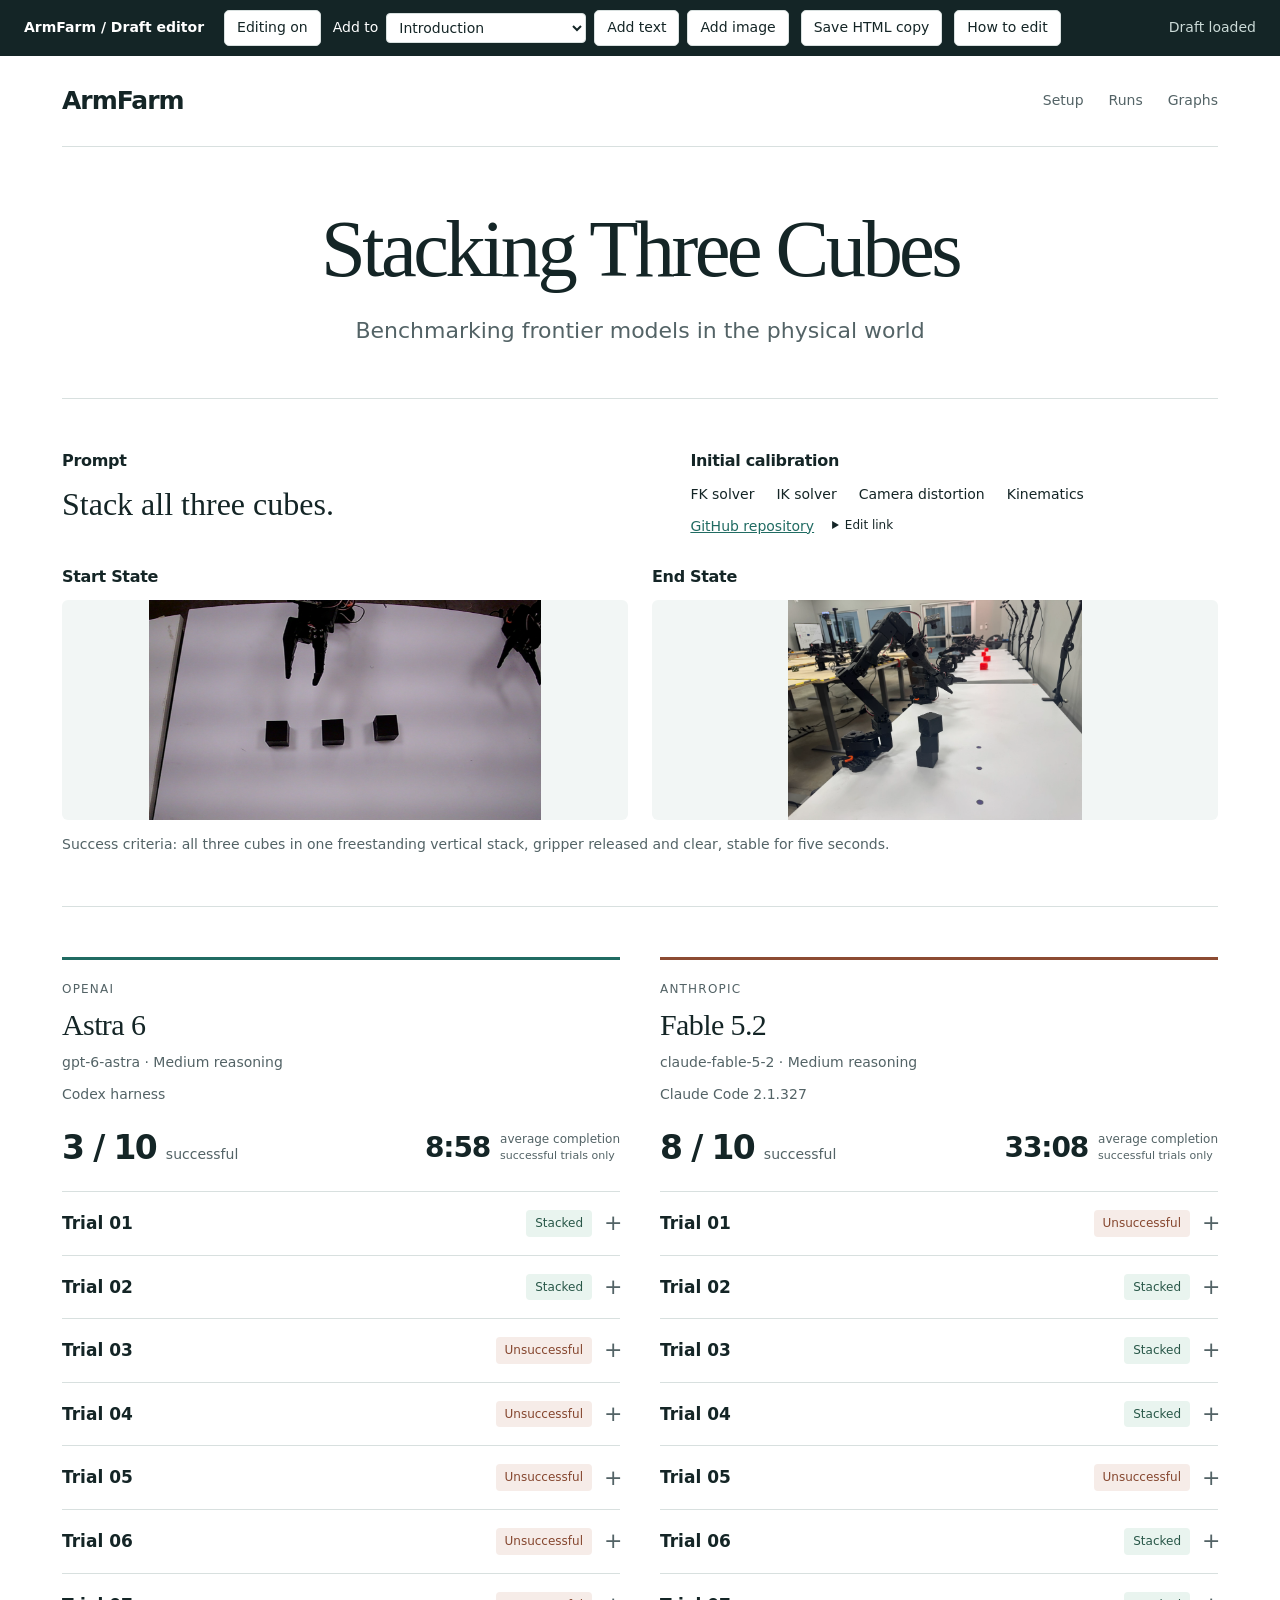
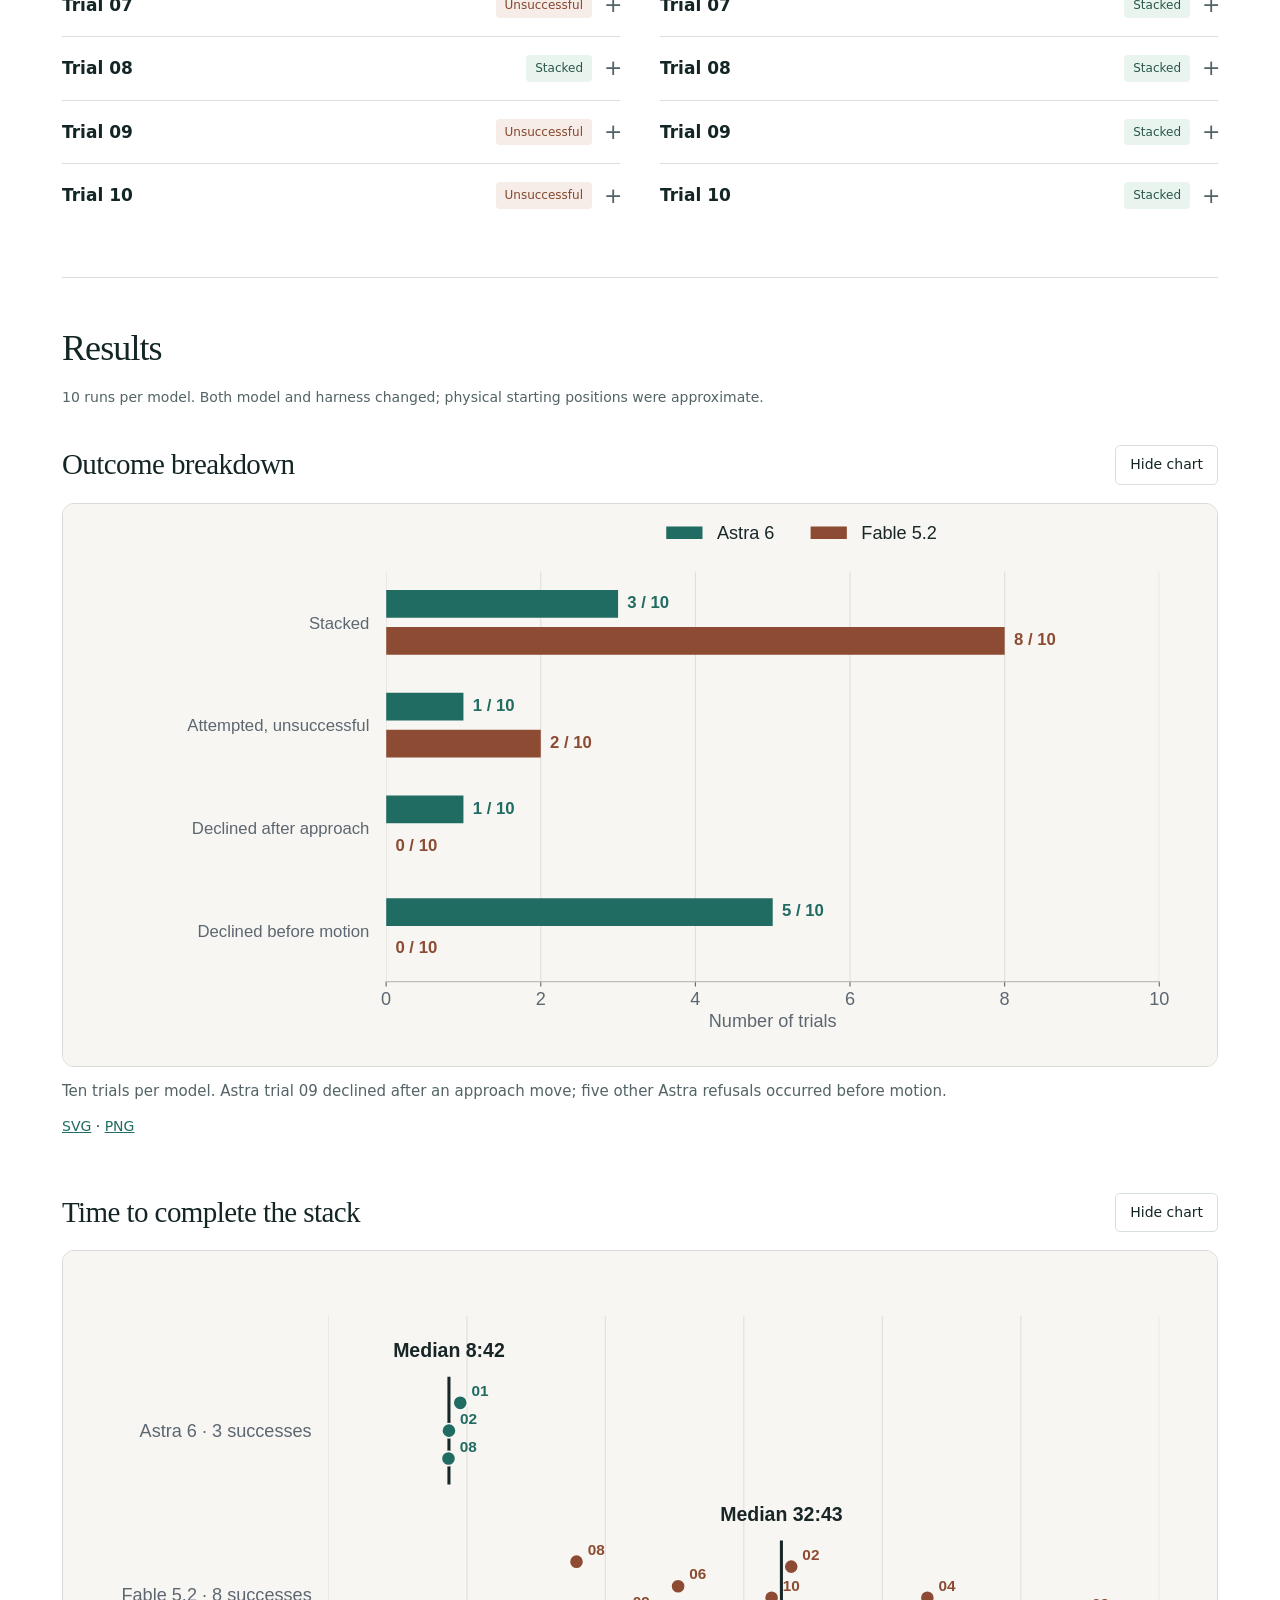
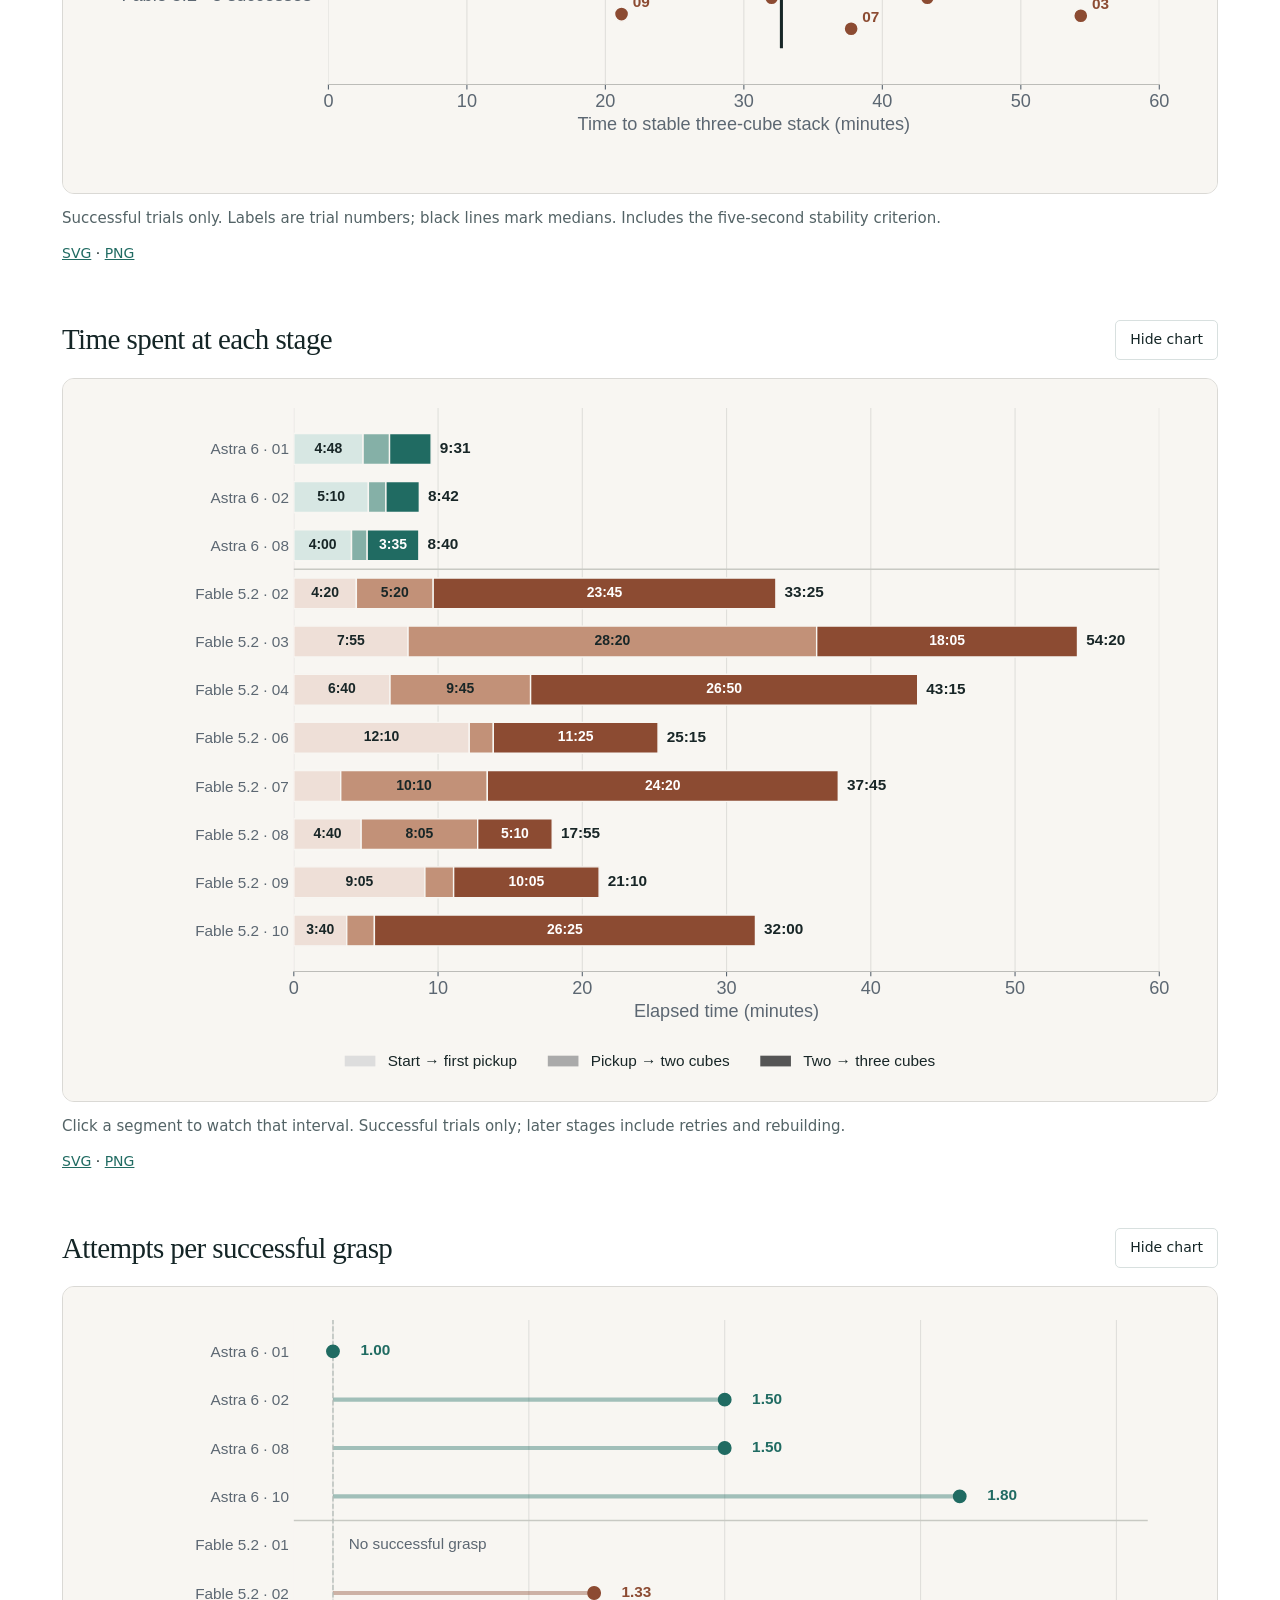
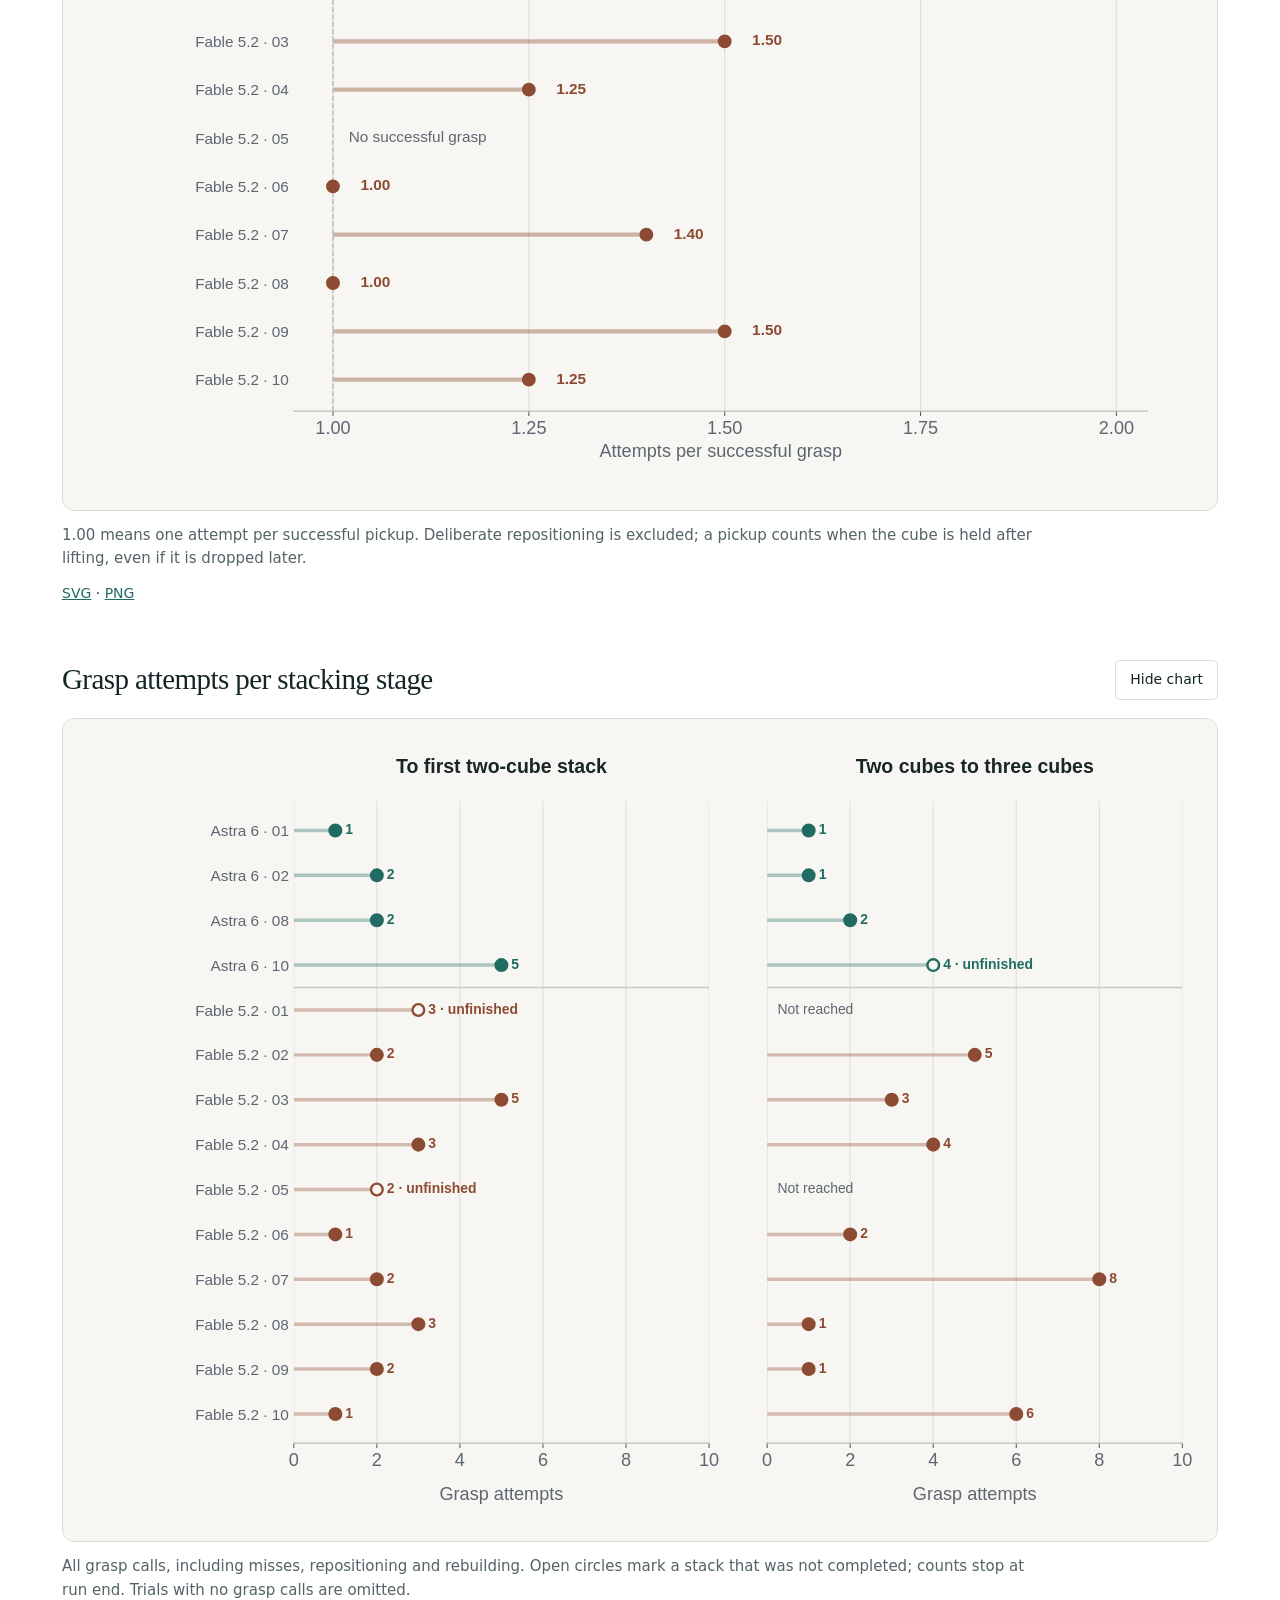
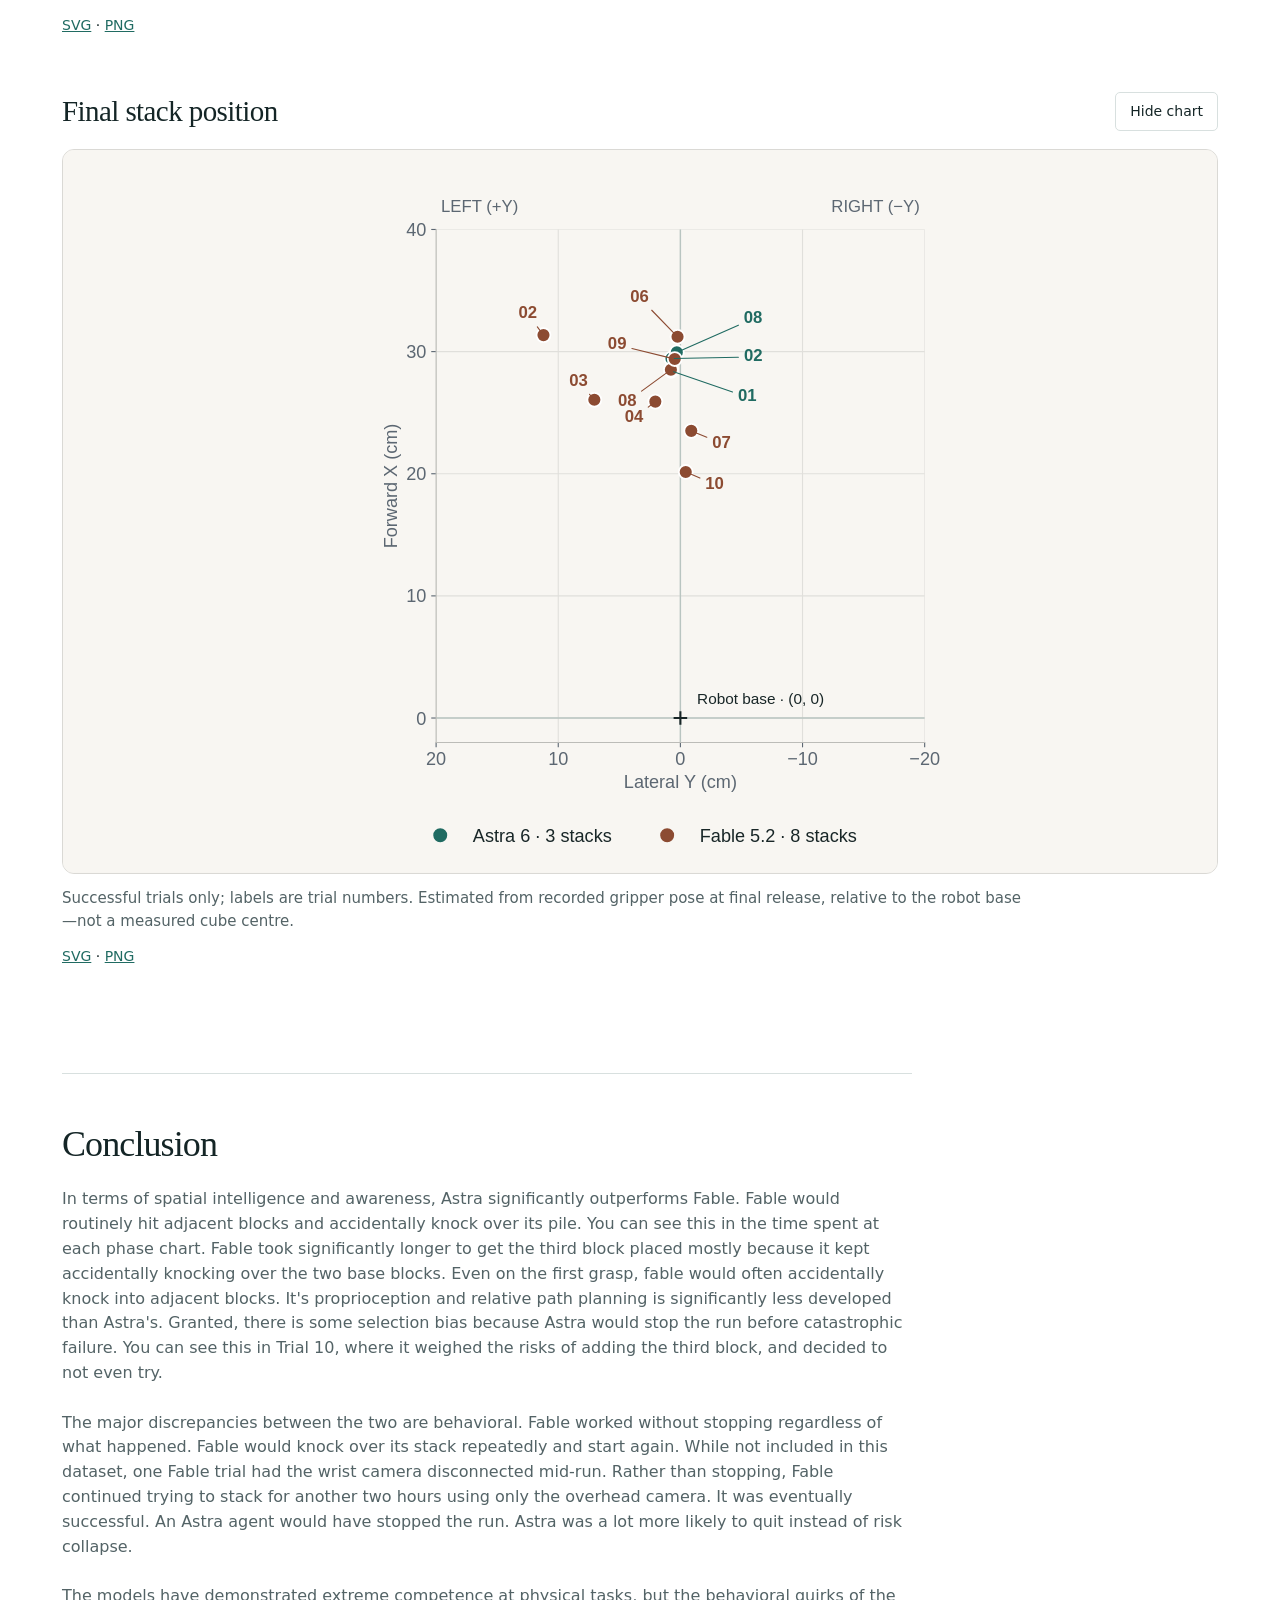
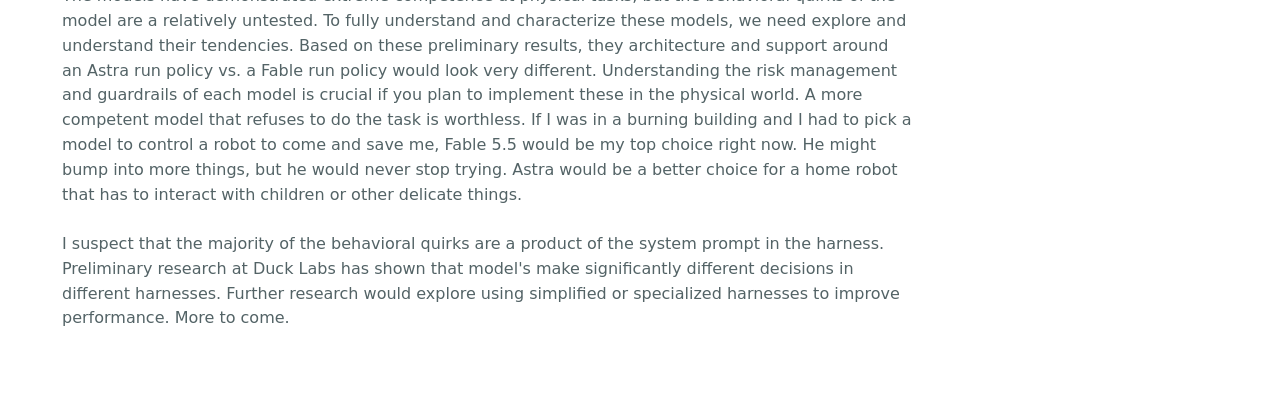
==== commit 9877837b: "Publish research article and import revised conclusion" ====
--- a/index.html
+++ b/index.html
@@ -3028,9 +3028,9 @@
  </defs>
 </svg>
 </div><p class="caption" data-edit="chart-caption-positions">Successful trials only; labels are trial numbers. Estimated from recorded gripper pose at final release, relative to the robot base—not a measured cube centre.</p><div class="figure-downloads edit-only"><a href="assets/charts/positions.svg" download>SVG</a> · <a href="assets/charts/positions.png" download>PNG</a></div></article></section>
-<section class="conclusion" id="conclusion"><h2 data-edit="conclusionTitle">Conclusion</h2><div class="draft-slot"><p data-edit="conclusionText" data-placeholder="Write your conclusion here.">In terms of spatial intelligence and awareness, Astra significantly outperforms Fable. Fable would routinely hit adjacent blocks and accidentally knock over its pile. You can see this in the time spent at each phase chart. Fable took significantly longer to get the third block placed mostly because it kept accidentally knocking over the two base blocks. Even on the first grasp, fable would often accidentally knock into adjacent blocks. It&#x27;s proprioception and relative path planning is significantly less developed than Astra&#x27;s. Granted, there is some selection bias because Astra would stop the run before catastrophic failure. You can see this in Trial 10, where it weighed the risks of adding the third block, and decided to not even try. &#10;&#10;&#10;The major discrepancies between the two are behavioral. Fable worked without stopping regardless of what happened. Fable would knock over its stack repeatedly and start again. Astra was a lot more likely to quit instead of risk collapse.&#10;&#10;&#10;The models have demonstrated extreme competence at physical tasks, but the behavioral quirks of the model are a relatively untested. To fully understand and characterize these models, we need explore and understand their tendencies. Based on these preliminary results, they architecture and support around an Astra run policy vs. a Fable run policy would look very different. Understanding the risk management of each model is crucial if you plan to implement these in the physical world. A more competent model that refuses to do the task is worthless. &#10;&#10;&#10;I suspect that the majority of the behavioral quirks are a product of the system prompt in the harness. Preliminary research at Duck Labs has shown that model&#x27;s make significantly different decisions in different harnesses. Further research would explore using simplified or specialized harnesses to improve performance. More to come.  </p></div></section></main></div>
+<section class="conclusion" id="conclusion"><h2 data-edit="conclusionTitle">Conclusion</h2><div class="draft-slot"><p data-edit="conclusionText" data-placeholder="Write your conclusion here.">In terms of spatial intelligence and awareness, Astra significantly outperforms Fable. Fable would routinely hit adjacent blocks and accidentally knock over its pile. You can see this in the time spent at each phase chart. Fable took significantly longer to get the third block placed mostly because it kept accidentally knocking over the two base blocks. Even on the first grasp, fable would often accidentally knock into adjacent blocks. It&#x27;s proprioception and relative path planning is significantly less developed than Astra&#x27;s. Granted, there is some selection bias because Astra would stop the run before catastrophic failure. You can see this in Trial 10, where it weighed the risks of adding the third block, and decided to not even try. &#10;&#10;The major discrepancies between the two are behavioral. Fable worked without stopping regardless of what happened. Fable would knock over its stack repeatedly and start again. While not included in this dataset, one Fable trial had the wrist camera disconnected mid-run. Rather than stopping, Fable continued trying to stack for another two hours using only the overhead camera. It was eventually successful. An Astra agent would have stopped the run. Astra was a lot more likely to quit instead of risk collapse.&#10;&#10;The models have demonstrated extreme competence at physical tasks, but the behavioral quirks of the model are a relatively untested. To fully understand and characterize these models, we need explore and understand their tendencies. Based on these preliminary results, they architecture and support around an Astra run policy vs. a Fable run policy would look very different. Understanding the risk management and guardrails of each model is crucial if you plan to implement these in the physical world. A more competent model that refuses to do the task is worthless. If I was in a burning building and I had to pick a model to control a robot to come and save me, Fable 5.5 would be my top choice right now. He might bump into more things, but he would never stop trying. Astra would be a better choice for a home robot that has to interact with children or other delicate things. &#10;&#10;I suspect that the majority of the behavioral quirks are a product of the system prompt in the harness. Preliminary research at Duck Labs has shown that model&#x27;s make significantly different decisions in different harnesses. Further research would explore using simplified or specialized harnesses to improve performance. More to come.  </p></div></section></main></div>
 <dialog class="help" id="help"><h2>Edit the draft</h2><ol><li>Click existing text to edit it.</li><li>Choose a destination in <strong>Add to</strong>, then use <strong>Add text</strong> or <strong>Add image</strong>. You can also paste or drop images into a section.</li><li>Use each added block’s controls to move it, change its section, or remove it. <strong>Undo remove</strong> restores the last removed block.</li><li>Changes save in this browser. <strong>Save HTML copy</strong> includes your text and added images. Images are resized to fit the page and embedded in the file.</li><li>Keep the saved HTML beside the original <strong>assets</strong> folder for the run videos. Switch editing off to preview.</li></ol><button id="helpClose">Close</button></dialog>
-<script id="draftData" type="application/json">{"title": "Stacking Three Cubes", "subtitle": "Benchmarking frontier models in the physical world", "runs": [{"id": 9, "runId": "coord-stack-20261117-control-09", "group": "astra", "ordinal": 1, "outcome": "successful", "duration": 587.1176188469999, "graspAttempts": 2, "firstGrasp": 265.801882736, "firstLift": 288.141189122, "firstStack": 398.186443757, "completion": 571.246071369, "notes": "", "poster": "assets/run-09.jpg", "video": "assets/run-09.mp4", "samples": 1187, "events": [], "playbackSpeed": 20, "videoDuration": 29.675, "videoSeek": {"duration": 29.35, "firstGrasp": 13.3, "firstLift": 14.425, "firstStack": 19.9, "completion": 28.55}, "seekTimingBasis": "Recorded overhead frame timestamps, relative to agent start; seek to first frame at or after milestone."}, {"id": 10, "runId": "coord-stack-20261117-control-10", "group": "astra", "ordinal": 2, "outcome": "successful", "duration": 553.102120498, "graspAttempts": 3, "firstGrasp": 216.024221023, "firstLift": 310.142016239, "firstStack": 383.171963936, "completion": 522.2232739289999, "notes": "", "poster": "assets/run-10.jpg", "video": "assets/run-10.mp4", "samples": 1119, "events": [], "playbackSpeed": 20, "videoDuration": 27.975, "videoSeek": {"duration": 27.65, "firstGrasp": 10.8, "firstLift": 15.525, "firstStack": 19.15, "completion": 26.1}, "seekTimingBasis": "Recorded overhead frame timestamps, relative to agent start; seek to first frame at or after milestone."}, {"id": 11, "runId": "coord-stack-20261117-control-11", "group": "astra", "ordinal": 3, "outcome": "unsuccessful", "duration": 62.01526977899999, "graspAttempts": 0, "firstGrasp": null, "firstLift": null, "firstStack": null, "completion": null, "notes": "", "poster": "assets/run-11.jpg", "video": "assets/run-11.mp4", "samples": 138, "events": [], "agentQuote": "I couldn\u2019t safely stack the cubes: the active camera-to-arm calibration is missing, and the retained calibration doesn\u2019t match the current camera view. All three cubes are unchanged, and I released the arm.", "failureReason": "Agent cited calibration and declined before any motion.", "failureCategory": "Declined before motion", "playbackSpeed": 20, "videoDuration": 3.45, "videoSeek": {"duration": 3.1}, "seekTimingBasis": "Recorded overhead frame timestamps, relative to agent start; seek to first frame at or after milestone."}, {"id": 12, "runId": "coord-stack-20261117-control-12", "group": "astra", "ordinal": 4, "outcome": "unsuccessful", "duration": 64.01362516300001, "graspAttempts": 0, "firstGrasp": null, "firstLift": null, "firstStack": null, "completion": null, "notes": "", "poster": "assets/run-12.jpg", "video": "assets/run-12.mp4", "samples": 142, "events": [], "agentQuote": "I couldn\u2019t stack the cubes: the camera-to-arm calibration is missing, and the retained calibration doesn\u2019t match the live view. I left the cubes untouched and released the arm. Calibration needs restoring before accurate grasping and stacking.", "failureReason": "Agent cited calibration and declined before any motion.", "failureCategory": "Declined before motion", "playbackSpeed": 20, "videoDuration": 3.55, "videoSeek": {"duration": 3.2}, "seekTimingBasis": "Recorded overhead frame timestamps, relative to agent start; seek to first frame at or after milestone."}, {"id": 13, "runId": "coord-stack-20261117-control-13", "group": "astra", "ordinal": 5, "outcome": "unsuccessful", "duration": 65.015502677, "graspAttempts": 0, "firstGrasp": null, "firstLift": null, "firstStack": null, "completion": null, "notes": "", "poster": "assets/run-13.jpg", "video": "assets/run-13.mp4", "samples": 144, "events": [], "agentQuote": "I couldn\u2019t safely stack the cubes: the retained calibration doesn\u2019t match the current camera view, so grasp positions are unreliable. All three cubes remain untouched, and I released the arm. The camera-to-arm and table-height calibration need updating.", "failureReason": "Agent cited calibration and declined before any motion.", "failureCategory": "Declined before motion", "playbackSpeed": 20, "videoDuration": 3.6, "videoSeek": {"duration": 3.25}, "seekTimingBasis": "Recorded overhead frame timestamps, relative to agent start; seek to first frame at or after milestone."}, {"id": 14, "runId": "coord-stack-20261117-control-14", "group": "astra", "ordinal": 6, "outcome": "unsuccessful", "duration": 68.019336915, "graspAttempts": 0, "firstGrasp": null, "firstLift": null, "firstStack": null, "completion": null, "notes": "", "poster": "assets/run-14.jpg", "video": "assets/run-14.mp4", "samples": 150, "events": [], "agentQuote": "I couldn\u2019t reliably stack the cubes: the active camera-to-arm calibration is missing, and the retained calibration doesn\u2019t match the current camera view. I left all three cubes untouched and released the arm. Calibration needs to be restored before stacking.", "failureReason": "Agent cited calibration and declined before any motion.", "failureCategory": "Declined before motion", "playbackSpeed": 20, "videoDuration": 3.75, "videoSeek": {"duration": 3.4}, "seekTimingBasis": "Recorded overhead frame timestamps, relative to agent start; seek to first frame at or after milestone."}, {"id": 15, "runId": "coord-stack-20261117-control-15", "group": "astra", "ordinal": 7, "outcome": "unsuccessful", "duration": 55.01261247100001, "graspAttempts": 0, "firstGrasp": null, "firstLift": null, "firstStack": null, "completion": null, "notes": "", "poster": "assets/run-15.jpg", "video": "assets/run-15.mp4", "samples": 124, "events": [], "agentQuote": "I couldn\u2019t safely stack the cubes: the active setup lacks camera-to-arm and table-height calibration, and the retained files don\u2019t provide validated replacements.\n\nAll three cubes remain untouched, and I\u2019ve released the arm.", "failureReason": "Agent cited calibration and declined before any motion.", "failureCategory": "Declined before motion", "playbackSpeed": 20, "videoDuration": 3.1, "videoSeek": {"duration": 2.75}, "seekTimingBasis": "Recorded overhead frame timestamps, relative to agent start; seek to first frame at or after milestone."}, {"id": 16, "runId": "coord-stack-20261117-control-16", "group": "astra", "ordinal": 8, "outcome": "successful", "duration": 534.1112623450001, "graspAttempts": 4, "firstGrasp": 138.138461887, "firstLift": 240.11525749499998, "firstStack": 305.135239561, "completion": 520.22170695, "notes": "", "poster": "assets/run-16.jpg", "video": "assets/run-16.mp4", "samples": 1081, "events": [], "playbackSpeed": 20, "videoDuration": 27.025, "videoSeek": {"duration": 26.7, "firstGrasp": 6.925, "firstLift": 12.025, "firstStack": 15.25, "completion": 26.0}, "seekTimingBasis": "Recorded overhead frame timestamps, relative to agent start; seek to first frame at or after milestone."}, {"id": 17, "runId": "coord-stack-20261117-control-17", "group": "astra", "ordinal": 9, "outcome": "unsuccessful", "duration": 152.03274091999998, "graspAttempts": 0, "firstGrasp": null, "firstLift": null, "firstStack": null, "completion": null, "notes": "", "poster": "assets/run-17.jpg", "video": "assets/run-17.mp4", "samples": 318, "events": [], "agentQuote": "I couldn\u2019t complete the stack. The first approach shifted one cube; missing table-height and gripper calibration prevented reliable placement. All three remain on the table. I withdrew the arm and released control.", "failureReason": "Agent cited calibration after an approach shifted a cube.", "failureCategory": "Declined after approach", "playbackSpeed": 20, "videoDuration": 7.95, "videoSeek": {"duration": 7.6}, "seekTimingBasis": "Recorded overhead frame timestamps, relative to agent start; seek to first frame at or after milestone."}, {"id": 18, "runId": "coord-stack-20261117-control-18", "group": "astra", "ordinal": 10, "outcome": "unsuccessful", "duration": 1615.293599043, "graspAttempts": 9, "firstGrasp": 122.047645101, "firstLift": 445.194415971, "firstStack": 909.846333948, "completion": null, "notes": "", "poster": "assets/run-18.jpg", "video": "assets/run-18.mp4", "samples": 3243, "events": [{"time": 535.221684839, "description": "First two-cube placement slipped to table after release.", "videoTime": 26.75}, {"time": 719.781178399, "description": "Second two-cube placement slipped to table after release.", "videoTime": 35.975}, {"time": 1134.925079238, "description": "Third cube slipped off two-cube stack after release.", "videoTime": 56.725}], "agentQuote": "I stacked two cubes, but couldn\u2019t reliably place the third. It\u2019s resting separately on the table, and the arm is clear and released.", "failureReason": "Stopped with two cubes stacked after unsuccessful third-cube placement and recovery attempts.", "failureCategory": "Incomplete stack", "playbackSpeed": 20, "videoDuration": 81.075, "videoSeek": {"duration": 80.75, "firstGrasp": 6.1, "firstLift": 22.275, "firstStack": 45.475}, "seekTimingBasis": "Recorded overhead frame timestamps, relative to agent start; seek to first frame at or after milestone."}, {"id": 19, "runId": "coord-stack-20261118-control-19", "group": "fable", "ordinal": 1, "outcome": "unsuccessful", "duration": 762.162905477, "graspAttempts": 3, "firstGrasp": 172.89679119800002, "firstLift": 340.180909673, "firstStack": null, "completion": null, "notes": "", "poster": "assets/run-19.jpg", "video": "assets/run-19.mp4", "samples": 1537, "events": [], "agentQuote": "The cubes are not stacked: I tripped an overload fault on the gripper servo partway through, and the arm is now locked out until someone clears it.\n\n**What happened**\n- The station has no camera-to-arm calibration loaded, so I was positioning by eye from the wrist and overhead cameras.\n- After the built-in `grip` command twice failed to get a stable hold, I closed the gripper on the right-hand cube with a direct position command (`gripper=18`). That squeezed too hard and latched the overload fault (status bit 32 on servo 6).\n- The supplied interface now refuses every command, including `status`, and has no fault reset. I did not bypass it to reset the servo myself.\n\n**Current state of the table**\n- **Middle cube:** moved about 7 cm toward the arm and set down flat, turned 45\u00b0. I intended this as the base of the stack.\n- **Right cube:** sitting on the table between the gripper jaws, not lifted. I had also nudged and rotated it slightly earlier.\n- **Left cube:** upright, but I pushed it about 3 cm off its original spot by moving sideways too low.\n- **Arm:** stopped at the grasp pose over the right cube, the five arm joints holding position with no faults. I released ownership of arm-001.\n\nEach cube was originally sitting on a small purple dot on the table. I don't know whether those mark a required stack location; if they do, tell me which one.\n\n**What I need from you**\nClear the gripper fault (a torque toggle or power cycle on servo 6). Once it's cleared I can continue.\n\nWhen I resume I'll hover higher between moves and avoid hard direct closes on the gripper. The far cubes are near the edge of the arm's straight-down reach, so I'll grasp them with a slight tilt.", "failureReason": "A direct gripper-close command triggered overload fault 32; subsequent robot commands were locked out.", "failureCategory": "Gripper overload", "playbackSpeed": 20, "videoDuration": 38.425, "videoSeek": {"duration": 38.1, "firstGrasp": 8.65, "firstLift": 17.025}, "seekTimingBasis": "Recorded overhead frame timestamps, relative to agent start; seek to first frame at or after milestone."}, {"id": 20, "runId": "coord-stack-20261118-control-20", "group": "fable", "ordinal": 2, "outcome": "successful", "duration": 2047.3971001730001, "graspAttempts": 7, "firstGrasp": 194.68294884200003, "firstLift": 260.137921917, "firstStack": 579.756520087, "completion": 2005.2406699439998, "notes": "", "poster": "assets/run-20.jpg", "video": "assets/run-20.mp4", "samples": 4107, "events": [], "playbackSpeed": 20, "videoDuration": 102.675, "videoSeek": {"duration": 102.35, "firstGrasp": 9.75, "firstLift": 13.025, "firstStack": 29.0, "completion": 100.25}, "seekTimingBasis": "Recorded overhead frame timestamps, relative to agent start; seek to first frame at or after milestone."}, {"id": 21, "runId": "coord-stack-20261118-control-21", "group": "fable", "ordinal": 3, "outcome": "successful", "duration": 3299.682674548, "graspAttempts": 8, "firstGrasp": 458.190504601, "firstLift": 475.220508563, "firstStack": 2174.866596283, "completion": 3259.798570895, "notes": "", "poster": "assets/run-21.jpg", "video": "assets/run-21.mp4", "samples": 6610, "events": [], "playbackSpeed": 20, "videoDuration": 165.25, "videoSeek": {"duration": 164.925, "firstGrasp": 22.9, "firstLift": 23.75, "firstStack": 108.7, "completion": 162.925}, "seekTimingBasis": "Recorded overhead frame timestamps, relative to agent start; seek to first frame at or after milestone."}, {"id": 22, "runId": "coord-stack-20261118-control-22", "group": "fable", "ordinal": 4, "outcome": "successful", "duration": 2758.587688134, "graspAttempts": 7, "firstGrasp": 232.291648052, "firstLift": 400.21791582000003, "firstStack": 984.940820331, "completion": 2595.062498802, "notes": "", "poster": "assets/run-22.jpg", "video": "assets/run-22.mp4", "samples": 5529, "events": [], "playbackSpeed": 20, "videoDuration": 138.225, "videoSeek": {"duration": 137.875, "firstGrasp": 11.625, "firstLift": 20.025, "firstStack": 49.225, "completion": 129.7}, "seekTimingBasis": "Recorded overhead frame timestamps, relative to agent start; seek to first frame at or after milestone."}, {"id": 23, "runId": "coord-stack-20261118-control-23", "group": "fable", "ordinal": 5, "outcome": "unsuccessful", "duration": 483.092899356, "graspAttempts": 2, "firstGrasp": 286.597756001, "firstLift": null, "firstStack": null, "completion": null, "notes": "", "poster": "assets/run-23.jpg", "video": "assets/run-23.mp4", "samples": 979, "events": [], "agentQuote": "The cubes are not stacked: I tripped the gripper servo's overload protection, and the supplied motor interface can no longer connect to the arm, so I stopped.\n\n## What happened\n- **First grasp attempt:** the built-in `grip` routine closed on the left cube only lightly, and the lift came up empty.\n- **Second attempt:** I commanded the gripper to 12% while the cube blocked it at about 24%. The sustained squeeze latched an overload fault on servo 6 (fault bit 32).\n- **Result:** every motor command now fails at connect with `Overload error!` on the gripper. The interface has no fault reset, and the fault has not cleared on its own.\n\n## Current state\n- **Arm:** parked low over the left cube at roughly x 0.30, y \u22120.11, z 0.015, jaws around the cube. The five arm joints report no faults. I never got to lift.\n- **Left cube:** between the jaws, still on the table.\n- **Middle cube:** I bumped it with the open jaw while descending. It is now rotated about 30\u00b0 and shifted a couple of centimetres left.\n- **Right cube:** untouched.\n- **Ownership:** I released arm-001 so someone can intervene. No motion is running.\n\n## Decision for you\nThe tools directory has an overload-recovery routine in `calibrate_workspace.py` (`recover_overload`, which toggles torque on the faulted servo). Running it means writing my own script that opens the bus outside `robot_resources.py`. That goes beyond the supplied interface I was told to use, so I did not do it. Either:\n- you or an operator clear the gripper fault, or\n- you tell me to run that recovery routine myself under the ownership lease.\n\nOnce the fault is cleared I'll re-claim the arm and finish the stack. I'd take up the gripper's slack with small closing steps just past contact instead of a hard position target, so it doesn't overload again.", "failureReason": "A direct gripper-close command triggered overload fault 32; subsequent robot commands were locked out.", "failureCategory": "Gripper overload", "playbackSpeed": 20, "videoDuration": 24.475, "videoSeek": {"duration": 24.15, "firstGrasp": 14.325}, "seekTimingBasis": "Recorded overhead frame timestamps, relative to agent start; seek to first frame at or after milestone."}, {"id": 24, "runId": "coord-stack-20261118-control-24", "group": "fable", "ordinal": 6, "outcome": "successful", "duration": 1567.320289785, "graspAttempts": 3, "firstGrasp": 662.846623227, "firstLift": 729.820745749, "firstStack": 829.857281607, "completion": 1515.085682974, "notes": "", "poster": "assets/run-24.jpg", "video": "assets/run-24.mp4", "samples": 3147, "events": [{"time": 1055.429931705, "description": "The arm dislodged the upper cube from the first two-cube stack.", "videoTime": 52.75}], "playbackSpeed": 20, "videoDuration": 78.675, "videoSeek": {"duration": 78.35, "firstGrasp": 33.15, "firstLift": 36.475, "firstStack": 41.475, "completion": 75.725}, "seekTimingBasis": "Recorded overhead frame timestamps, relative to agent start; seek to first frame at or after milestone."}, {"id": 25, "runId": "coord-stack-20261118-control-25", "group": "fable", "ordinal": 7, "outcome": "successful", "duration": 2321.510466454, "graspAttempts": 10, "firstGrasp": 162.35272172599997, "firstLift": 195.146196309, "firstStack": 804.853106047, "completion": 2264.839533559, "notes": "", "poster": "assets/run-25.jpg", "video": "assets/run-25.mp4", "samples": 4655, "events": [{"time": 1467.0709545060001, "window": [1465.070420381, 1467.0709545060001], "description": "Initial stack collapsed during release of the third cube.", "videoTime": 73.325, "videoWindow": [73.225, 73.325]}], "playbackSpeed": 20, "videoDuration": 116.375, "videoSeek": {"duration": 116.05, "firstGrasp": 8.125, "firstLift": 9.75, "firstStack": 40.225, "completion": 113.2}, "seekTimingBasis": "Recorded overhead frame timestamps, relative to agent start; seek to first frame at or after milestone."}, {"id": 26, "runId": "coord-stack-20261118-control-26", "group": "fable", "ordinal": 8, "outcome": "successful", "duration": 1120.224090983, "graspAttempts": 4, "firstGrasp": 238.84253665, "firstLift": 280.14612747, "firstStack": 764.817183572, "completion": 1074.9183316869999, "notes": "", "poster": "assets/run-26.jpg", "video": "assets/run-26.mp4", "samples": 2253, "events": [{"time": 365.18011999, "description": "First placement failed: the upper cube fell to the table during release.", "videoTime": 18.25}], "playbackSpeed": 20, "videoDuration": 56.325, "videoSeek": {"duration": 56.0, "firstGrasp": 11.95, "firstLift": 14.0, "firstStack": 38.225, "completion": 53.725}, "seekTimingBasis": "Recorded overhead frame timestamps, relative to agent start; seek to first frame at or after milestone."}, {"id": 27, "runId": "coord-stack-20261118-control-27", "group": "fable", "ordinal": 9, "outcome": "successful", "duration": 1330.271948305, "graspAttempts": 3, "firstGrasp": 354.819443124, "firstLift": 545.24933819, "firstStack": 664.802010084, "completion": 1270.035073487, "notes": "", "poster": "assets/run-27.jpg", "video": "assets/run-27.mp4", "samples": 2673, "events": [], "playbackSpeed": 20, "videoDuration": 66.825, "videoSeek": {"duration": 66.5, "firstGrasp": 17.75, "firstLift": 27.25, "firstStack": 33.225, "completion": 63.475}, "seekTimingBasis": "Recorded overhead frame timestamps, relative to agent start; seek to first frame at or after milestone."}, {"id": 30, "runId": "coord-stack-20261119-control-30", "group": "fable", "ordinal": 10, "outcome": "successful", "duration": 1984.415970081, "graspAttempts": 7, "firstGrasp": 147.798538132, "firstLift": 220.148081116, "firstStack": 335.187555127, "completion": 1920.2386699500003, "notes": "", "poster": "assets/run-30.jpg", "video": "assets/run-30.mp4", "samples": 3981, "events": [], "playbackSpeed": 20, "videoDuration": 99.525, "videoSeek": {"duration": 99.2, "firstGrasp": 7.4, "firstLift": 11.0, "firstStack": 16.75, "completion": 95.975}, "seekTimingBasis": "Recorded overhead frame timestamps, relative to agent start; seek to first frame at or after milestone."}], "sourceRevision": 4536, "draftDate": "2026-11-19", "note": "Astra09\u201318; Fable19\u201327 and30. Run30 replaces28 in display only; historical evidence is retained."}</script><script id="savedEdits" type="application/json">{"repoUrl": "https://github.com/BradleyBrewington/stacking-three-cubes", "savedAt": 1795138234798, "blocks": [], "conclusionText": "In terms of spatial intelligence and awareness, Astra significantly outperforms Fable. Fable would routinely hit adjacent blocks and accidentally knock over its pile. You can see this in the time spent at each phase chart. Fable took significantly longer to get the third block placed mostly because it kept accidentally knocking over the two base blocks. Even on the first grasp, fable would often accidentally knock into adjacent blocks. It's proprioception and relative path planning is significantly less developed than Astra's. Granted, there is some selection bias because Astra would stop the run before catastrophic failure. You can see this in Trial 10, where it weighed the risks of adding the third block, and decided to not even try. \n\n\nThe major discrepancies between the two are behavioral. Fable worked without stopping regardless of what happened. Fable would knock over its stack repeatedly and start again. Astra was a lot more likely to quit instead of risk collapse.\n\n\nThe models have demonstrated extreme competence at physical tasks, but the behavioral quirks of the model are a relatively untested. To fully understand and characterize these models, we need explore and understand their tendencies. Based on these preliminary results, they architecture and support around an Astra run policy vs. a Fable run policy would look very different. Understanding the risk management of each model is crucial if you plan to implement these in the physical world. A more competent model that refuses to do the task is worthless. \n\n\nI suspect that the majority of the behavioral quirks are a product of the system prompt in the harness. Preliminary research at Duck Labs has shown that model's make significantly different decisions in different harnesses. Further research would explore using simplified or specialized harnesses to improve performance. More to come.  "}</script>
+<script id="draftData" type="application/json">{"title": "Stacking Three Cubes", "subtitle": "Benchmarking frontier models in the physical world", "runs": [{"id": 9, "runId": "coord-stack-20261117-control-09", "group": "astra", "ordinal": 1, "outcome": "successful", "duration": 587.1176188469999, "graspAttempts": 2, "firstGrasp": 265.801882736, "firstLift": 288.141189122, "firstStack": 398.186443757, "completion": 571.246071369, "notes": "", "poster": "assets/run-09.jpg", "video": "assets/run-09.mp4", "samples": 1187, "events": [], "playbackSpeed": 20, "videoDuration": 29.675, "videoSeek": {"duration": 29.35, "firstGrasp": 13.3, "firstLift": 14.425, "firstStack": 19.9, "completion": 28.55}, "seekTimingBasis": "Recorded overhead frame timestamps, relative to agent start; seek to first frame at or after milestone."}, {"id": 10, "runId": "coord-stack-20261117-control-10", "group": "astra", "ordinal": 2, "outcome": "successful", "duration": 553.102120498, "graspAttempts": 3, "firstGrasp": 216.024221023, "firstLift": 310.142016239, "firstStack": 383.171963936, "completion": 522.2232739289999, "notes": "", "poster": "assets/run-10.jpg", "video": "assets/run-10.mp4", "samples": 1119, "events": [], "playbackSpeed": 20, "videoDuration": 27.975, "videoSeek": {"duration": 27.65, "firstGrasp": 10.8, "firstLift": 15.525, "firstStack": 19.15, "completion": 26.1}, "seekTimingBasis": "Recorded overhead frame timestamps, relative to agent start; seek to first frame at or after milestone."}, {"id": 11, "runId": "coord-stack-20261117-control-11", "group": "astra", "ordinal": 3, "outcome": "unsuccessful", "duration": 62.01526977899999, "graspAttempts": 0, "firstGrasp": null, "firstLift": null, "firstStack": null, "completion": null, "notes": "", "poster": "assets/run-11.jpg", "video": "assets/run-11.mp4", "samples": 138, "events": [], "agentQuote": "I couldn\u2019t safely stack the cubes: the active camera-to-arm calibration is missing, and the retained calibration doesn\u2019t match the current camera view. All three cubes are unchanged, and I released the arm.", "failureReason": "Agent cited calibration and declined before any motion.", "failureCategory": "Declined before motion", "playbackSpeed": 20, "videoDuration": 3.45, "videoSeek": {"duration": 3.1}, "seekTimingBasis": "Recorded overhead frame timestamps, relative to agent start; seek to first frame at or after milestone."}, {"id": 12, "runId": "coord-stack-20261117-control-12", "group": "astra", "ordinal": 4, "outcome": "unsuccessful", "duration": 64.01362516300001, "graspAttempts": 0, "firstGrasp": null, "firstLift": null, "firstStack": null, "completion": null, "notes": "", "poster": "assets/run-12.jpg", "video": "assets/run-12.mp4", "samples": 142, "events": [], "agentQuote": "I couldn\u2019t stack the cubes: the camera-to-arm calibration is missing, and the retained calibration doesn\u2019t match the live view. I left the cubes untouched and released the arm. Calibration needs restoring before accurate grasping and stacking.", "failureReason": "Agent cited calibration and declined before any motion.", "failureCategory": "Declined before motion", "playbackSpeed": 20, "videoDuration": 3.55, "videoSeek": {"duration": 3.2}, "seekTimingBasis": "Recorded overhead frame timestamps, relative to agent start; seek to first frame at or after milestone."}, {"id": 13, "runId": "coord-stack-20261117-control-13", "group": "astra", "ordinal": 5, "outcome": "unsuccessful", "duration": 65.015502677, "graspAttempts": 0, "firstGrasp": null, "firstLift": null, "firstStack": null, "completion": null, "notes": "", "poster": "assets/run-13.jpg", "video": "assets/run-13.mp4", "samples": 144, "events": [], "agentQuote": "I couldn\u2019t safely stack the cubes: the retained calibration doesn\u2019t match the current camera view, so grasp positions are unreliable. All three cubes remain untouched, and I released the arm. The camera-to-arm and table-height calibration need updating.", "failureReason": "Agent cited calibration and declined before any motion.", "failureCategory": "Declined before motion", "playbackSpeed": 20, "videoDuration": 3.6, "videoSeek": {"duration": 3.25}, "seekTimingBasis": "Recorded overhead frame timestamps, relative to agent start; seek to first frame at or after milestone."}, {"id": 14, "runId": "coord-stack-20261117-control-14", "group": "astra", "ordinal": 6, "outcome": "unsuccessful", "duration": 68.019336915, "graspAttempts": 0, "firstGrasp": null, "firstLift": null, "firstStack": null, "completion": null, "notes": "", "poster": "assets/run-14.jpg", "video": "assets/run-14.mp4", "samples": 150, "events": [], "agentQuote": "I couldn\u2019t reliably stack the cubes: the active camera-to-arm calibration is missing, and the retained calibration doesn\u2019t match the current camera view. I left all three cubes untouched and released the arm. Calibration needs to be restored before stacking.", "failureReason": "Agent cited calibration and declined before any motion.", "failureCategory": "Declined before motion", "playbackSpeed": 20, "videoDuration": 3.75, "videoSeek": {"duration": 3.4}, "seekTimingBasis": "Recorded overhead frame timestamps, relative to agent start; seek to first frame at or after milestone."}, {"id": 15, "runId": "coord-stack-20261117-control-15", "group": "astra", "ordinal": 7, "outcome": "unsuccessful", "duration": 55.01261247100001, "graspAttempts": 0, "firstGrasp": null, "firstLift": null, "firstStack": null, "completion": null, "notes": "", "poster": "assets/run-15.jpg", "video": "assets/run-15.mp4", "samples": 124, "events": [], "agentQuote": "I couldn\u2019t safely stack the cubes: the active setup lacks camera-to-arm and table-height calibration, and the retained files don\u2019t provide validated replacements.\n\nAll three cubes remain untouched, and I\u2019ve released the arm.", "failureReason": "Agent cited calibration and declined before any motion.", "failureCategory": "Declined before motion", "playbackSpeed": 20, "videoDuration": 3.1, "videoSeek": {"duration": 2.75}, "seekTimingBasis": "Recorded overhead frame timestamps, relative to agent start; seek to first frame at or after milestone."}, {"id": 16, "runId": "coord-stack-20261117-control-16", "group": "astra", "ordinal": 8, "outcome": "successful", "duration": 534.1112623450001, "graspAttempts": 4, "firstGrasp": 138.138461887, "firstLift": 240.11525749499998, "firstStack": 305.135239561, "completion": 520.22170695, "notes": "", "poster": "assets/run-16.jpg", "video": "assets/run-16.mp4", "samples": 1081, "events": [], "playbackSpeed": 20, "videoDuration": 27.025, "videoSeek": {"duration": 26.7, "firstGrasp": 6.925, "firstLift": 12.025, "firstStack": 15.25, "completion": 26.0}, "seekTimingBasis": "Recorded overhead frame timestamps, relative to agent start; seek to first frame at or after milestone."}, {"id": 17, "runId": "coord-stack-20261117-control-17", "group": "astra", "ordinal": 9, "outcome": "unsuccessful", "duration": 152.03274091999998, "graspAttempts": 0, "firstGrasp": null, "firstLift": null, "firstStack": null, "completion": null, "notes": "", "poster": "assets/run-17.jpg", "video": "assets/run-17.mp4", "samples": 318, "events": [], "agentQuote": "I couldn\u2019t complete the stack. The first approach shifted one cube; missing table-height and gripper calibration prevented reliable placement. All three remain on the table. I withdrew the arm and released control.", "failureReason": "Agent cited calibration after an approach shifted a cube.", "failureCategory": "Declined after approach", "playbackSpeed": 20, "videoDuration": 7.95, "videoSeek": {"duration": 7.6}, "seekTimingBasis": "Recorded overhead frame timestamps, relative to agent start; seek to first frame at or after milestone."}, {"id": 18, "runId": "coord-stack-20261117-control-18", "group": "astra", "ordinal": 10, "outcome": "unsuccessful", "duration": 1615.293599043, "graspAttempts": 9, "firstGrasp": 122.047645101, "firstLift": 445.194415971, "firstStack": 909.846333948, "completion": null, "notes": "", "poster": "assets/run-18.jpg", "video": "assets/run-18.mp4", "samples": 3243, "events": [{"time": 535.221684839, "description": "First two-cube placement slipped to table after release.", "videoTime": 26.75}, {"time": 719.781178399, "description": "Second two-cube placement slipped to table after release.", "videoTime": 35.975}, {"time": 1134.925079238, "description": "Third cube slipped off two-cube stack after release.", "videoTime": 56.725}], "agentQuote": "I stacked two cubes, but couldn\u2019t reliably place the third. It\u2019s resting separately on the table, and the arm is clear and released.", "failureReason": "Stopped with two cubes stacked after unsuccessful third-cube placement and recovery attempts.", "failureCategory": "Incomplete stack", "playbackSpeed": 20, "videoDuration": 81.075, "videoSeek": {"duration": 80.75, "firstGrasp": 6.1, "firstLift": 22.275, "firstStack": 45.475}, "seekTimingBasis": "Recorded overhead frame timestamps, relative to agent start; seek to first frame at or after milestone."}, {"id": 19, "runId": "coord-stack-20261118-control-19", "group": "fable", "ordinal": 1, "outcome": "unsuccessful", "duration": 762.162905477, "graspAttempts": 3, "firstGrasp": 172.89679119800002, "firstLift": 340.180909673, "firstStack": null, "completion": null, "notes": "", "poster": "assets/run-19.jpg", "video": "assets/run-19.mp4", "samples": 1537, "events": [], "agentQuote": "The cubes are not stacked: I tripped an overload fault on the gripper servo partway through, and the arm is now locked out until someone clears it.\n\n**What happened**\n- The station has no camera-to-arm calibration loaded, so I was positioning by eye from the wrist and overhead cameras.\n- After the built-in `grip` command twice failed to get a stable hold, I closed the gripper on the right-hand cube with a direct position command (`gripper=18`). That squeezed too hard and latched the overload fault (status bit 32 on servo 6).\n- The supplied interface now refuses every command, including `status`, and has no fault reset. I did not bypass it to reset the servo myself.\n\n**Current state of the table**\n- **Middle cube:** moved about 7 cm toward the arm and set down flat, turned 45\u00b0. I intended this as the base of the stack.\n- **Right cube:** sitting on the table between the gripper jaws, not lifted. I had also nudged and rotated it slightly earlier.\n- **Left cube:** upright, but I pushed it about 3 cm off its original spot by moving sideways too low.\n- **Arm:** stopped at the grasp pose over the right cube, the five arm joints holding position with no faults. I released ownership of arm-001.\n\nEach cube was originally sitting on a small purple dot on the table. I don't know whether those mark a required stack location; if they do, tell me which one.\n\n**What I need from you**\nClear the gripper fault (a torque toggle or power cycle on servo 6). Once it's cleared I can continue.\n\nWhen I resume I'll hover higher between moves and avoid hard direct closes on the gripper. The far cubes are near the edge of the arm's straight-down reach, so I'll grasp them with a slight tilt.", "failureReason": "A direct gripper-close command triggered overload fault 32; subsequent robot commands were locked out.", "failureCategory": "Gripper overload", "playbackSpeed": 20, "videoDuration": 38.425, "videoSeek": {"duration": 38.1, "firstGrasp": 8.65, "firstLift": 17.025}, "seekTimingBasis": "Recorded overhead frame timestamps, relative to agent start; seek to first frame at or after milestone."}, {"id": 20, "runId": "coord-stack-20261118-control-20", "group": "fable", "ordinal": 2, "outcome": "successful", "duration": 2047.3971001730001, "graspAttempts": 7, "firstGrasp": 194.68294884200003, "firstLift": 260.137921917, "firstStack": 579.756520087, "completion": 2005.2406699439998, "notes": "", "poster": "assets/run-20.jpg", "video": "assets/run-20.mp4", "samples": 4107, "events": [], "playbackSpeed": 20, "videoDuration": 102.675, "videoSeek": {"duration": 102.35, "firstGrasp": 9.75, "firstLift": 13.025, "firstStack": 29.0, "completion": 100.25}, "seekTimingBasis": "Recorded overhead frame timestamps, relative to agent start; seek to first frame at or after milestone."}, {"id": 21, "runId": "coord-stack-20261118-control-21", "group": "fable", "ordinal": 3, "outcome": "successful", "duration": 3299.682674548, "graspAttempts": 8, "firstGrasp": 458.190504601, "firstLift": 475.220508563, "firstStack": 2174.866596283, "completion": 3259.798570895, "notes": "", "poster": "assets/run-21.jpg", "video": "assets/run-21.mp4", "samples": 6610, "events": [], "playbackSpeed": 20, "videoDuration": 165.25, "videoSeek": {"duration": 164.925, "firstGrasp": 22.9, "firstLift": 23.75, "firstStack": 108.7, "completion": 162.925}, "seekTimingBasis": "Recorded overhead frame timestamps, relative to agent start; seek to first frame at or after milestone."}, {"id": 22, "runId": "coord-stack-20261118-control-22", "group": "fable", "ordinal": 4, "outcome": "successful", "duration": 2758.587688134, "graspAttempts": 7, "firstGrasp": 232.291648052, "firstLift": 400.21791582000003, "firstStack": 984.940820331, "completion": 2595.062498802, "notes": "", "poster": "assets/run-22.jpg", "video": "assets/run-22.mp4", "samples": 5529, "events": [], "playbackSpeed": 20, "videoDuration": 138.225, "videoSeek": {"duration": 137.875, "firstGrasp": 11.625, "firstLift": 20.025, "firstStack": 49.225, "completion": 129.7}, "seekTimingBasis": "Recorded overhead frame timestamps, relative to agent start; seek to first frame at or after milestone."}, {"id": 23, "runId": "coord-stack-20261118-control-23", "group": "fable", "ordinal": 5, "outcome": "unsuccessful", "duration": 483.092899356, "graspAttempts": 2, "firstGrasp": 286.597756001, "firstLift": null, "firstStack": null, "completion": null, "notes": "", "poster": "assets/run-23.jpg", "video": "assets/run-23.mp4", "samples": 979, "events": [], "agentQuote": "The cubes are not stacked: I tripped the gripper servo's overload protection, and the supplied motor interface can no longer connect to the arm, so I stopped.\n\n## What happened\n- **First grasp attempt:** the built-in `grip` routine closed on the left cube only lightly, and the lift came up empty.\n- **Second attempt:** I commanded the gripper to 12% while the cube blocked it at about 24%. The sustained squeeze latched an overload fault on servo 6 (fault bit 32).\n- **Result:** every motor command now fails at connect with `Overload error!` on the gripper. The interface has no fault reset, and the fault has not cleared on its own.\n\n## Current state\n- **Arm:** parked low over the left cube at roughly x 0.30, y \u22120.11, z 0.015, jaws around the cube. The five arm joints report no faults. I never got to lift.\n- **Left cube:** between the jaws, still on the table.\n- **Middle cube:** I bumped it with the open jaw while descending. It is now rotated about 30\u00b0 and shifted a couple of centimetres left.\n- **Right cube:** untouched.\n- **Ownership:** I released arm-001 so someone can intervene. No motion is running.\n\n## Decision for you\nThe tools directory has an overload-recovery routine in `calibrate_workspace.py` (`recover_overload`, which toggles torque on the faulted servo). Running it means writing my own script that opens the bus outside `robot_resources.py`. That goes beyond the supplied interface I was told to use, so I did not do it. Either:\n- you or an operator clear the gripper fault, or\n- you tell me to run that recovery routine myself under the ownership lease.\n\nOnce the fault is cleared I'll re-claim the arm and finish the stack. I'd take up the gripper's slack with small closing steps just past contact instead of a hard position target, so it doesn't overload again.", "failureReason": "A direct gripper-close command triggered overload fault 32; subsequent robot commands were locked out.", "failureCategory": "Gripper overload", "playbackSpeed": 20, "videoDuration": 24.475, "videoSeek": {"duration": 24.15, "firstGrasp": 14.325}, "seekTimingBasis": "Recorded overhead frame timestamps, relative to agent start; seek to first frame at or after milestone."}, {"id": 24, "runId": "coord-stack-20261118-control-24", "group": "fable", "ordinal": 6, "outcome": "successful", "duration": 1567.320289785, "graspAttempts": 3, "firstGrasp": 662.846623227, "firstLift": 729.820745749, "firstStack": 829.857281607, "completion": 1515.085682974, "notes": "", "poster": "assets/run-24.jpg", "video": "assets/run-24.mp4", "samples": 3147, "events": [{"time": 1055.429931705, "description": "The arm dislodged the upper cube from the first two-cube stack.", "videoTime": 52.75}], "playbackSpeed": 20, "videoDuration": 78.675, "videoSeek": {"duration": 78.35, "firstGrasp": 33.15, "firstLift": 36.475, "firstStack": 41.475, "completion": 75.725}, "seekTimingBasis": "Recorded overhead frame timestamps, relative to agent start; seek to first frame at or after milestone."}, {"id": 25, "runId": "coord-stack-20261118-control-25", "group": "fable", "ordinal": 7, "outcome": "successful", "duration": 2321.510466454, "graspAttempts": 10, "firstGrasp": 162.35272172599997, "firstLift": 195.146196309, "firstStack": 804.853106047, "completion": 2264.839533559, "notes": "", "poster": "assets/run-25.jpg", "video": "assets/run-25.mp4", "samples": 4655, "events": [{"time": 1467.0709545060001, "window": [1465.070420381, 1467.0709545060001], "description": "Initial stack collapsed during release of the third cube.", "videoTime": 73.325, "videoWindow": [73.225, 73.325]}], "playbackSpeed": 20, "videoDuration": 116.375, "videoSeek": {"duration": 116.05, "firstGrasp": 8.125, "firstLift": 9.75, "firstStack": 40.225, "completion": 113.2}, "seekTimingBasis": "Recorded overhead frame timestamps, relative to agent start; seek to first frame at or after milestone."}, {"id": 26, "runId": "coord-stack-20261118-control-26", "group": "fable", "ordinal": 8, "outcome": "successful", "duration": 1120.224090983, "graspAttempts": 4, "firstGrasp": 238.84253665, "firstLift": 280.14612747, "firstStack": 764.817183572, "completion": 1074.9183316869999, "notes": "", "poster": "assets/run-26.jpg", "video": "assets/run-26.mp4", "samples": 2253, "events": [{"time": 365.18011999, "description": "First placement failed: the upper cube fell to the table during release.", "videoTime": 18.25}], "playbackSpeed": 20, "videoDuration": 56.325, "videoSeek": {"duration": 56.0, "firstGrasp": 11.95, "firstLift": 14.0, "firstStack": 38.225, "completion": 53.725}, "seekTimingBasis": "Recorded overhead frame timestamps, relative to agent start; seek to first frame at or after milestone."}, {"id": 27, "runId": "coord-stack-20261118-control-27", "group": "fable", "ordinal": 9, "outcome": "successful", "duration": 1330.271948305, "graspAttempts": 3, "firstGrasp": 354.819443124, "firstLift": 545.24933819, "firstStack": 664.802010084, "completion": 1270.035073487, "notes": "", "poster": "assets/run-27.jpg", "video": "assets/run-27.mp4", "samples": 2673, "events": [], "playbackSpeed": 20, "videoDuration": 66.825, "videoSeek": {"duration": 66.5, "firstGrasp": 17.75, "firstLift": 27.25, "firstStack": 33.225, "completion": 63.475}, "seekTimingBasis": "Recorded overhead frame timestamps, relative to agent start; seek to first frame at or after milestone."}, {"id": 30, "runId": "coord-stack-20261119-control-30", "group": "fable", "ordinal": 10, "outcome": "successful", "duration": 1984.415970081, "graspAttempts": 7, "firstGrasp": 147.798538132, "firstLift": 220.148081116, "firstStack": 335.187555127, "completion": 1920.2386699500003, "notes": "", "poster": "assets/run-30.jpg", "video": "assets/run-30.mp4", "samples": 3981, "events": [], "playbackSpeed": 20, "videoDuration": 99.525, "videoSeek": {"duration": 99.2, "firstGrasp": 7.4, "firstLift": 11.0, "firstStack": 16.75, "completion": 95.975}, "seekTimingBasis": "Recorded overhead frame timestamps, relative to agent start; seek to first frame at or after milestone."}], "sourceRevision": 4536, "draftDate": "2026-11-19", "note": "Astra09\u201318; Fable19\u201327 and30. Run30 replaces28 in display only; historical evidence is retained."}</script><script id="savedEdits" type="application/json">{"repoUrl": "https://github.com/BradleyBrewington/stacking-three-cubes", "savedAt": 1795139443754, "blocks": [], "conclusionText": "In terms of spatial intelligence and awareness, Astra significantly outperforms Fable. Fable would routinely hit adjacent blocks and accidentally knock over its pile. You can see this in the time spent at each phase chart. Fable took significantly longer to get the third block placed mostly because it kept accidentally knocking over the two base blocks. Even on the first grasp, fable would often accidentally knock into adjacent blocks. It's proprioception and relative path planning is significantly less developed than Astra's. Granted, there is some selection bias because Astra would stop the run before catastrophic failure. You can see this in Trial 10, where it weighed the risks of adding the third block, and decided to not even try. \n\nThe major discrepancies between the two are behavioral. Fable worked without stopping regardless of what happened. Fable would knock over its stack repeatedly and start again. While not included in this dataset, one Fable trial had the wrist camera disconnected mid-run. Rather than stopping, Fable continued trying to stack for another two hours using only the overhead camera. It was eventually successful. An Astra agent would have stopped the run. Astra was a lot more likely to quit instead of risk collapse.\n\nThe models have demonstrated extreme competence at physical tasks, but the behavioral quirks of the model are a relatively untested. To fully understand and characterize these models, we need explore and understand their tendencies. Based on these preliminary results, they architecture and support around an Astra run policy vs. a Fable run policy would look very different. Understanding the risk management and guardrails of each model is crucial if you plan to implement these in the physical world. A more competent model that refuses to do the task is worthless. If I was in a burning building and I had to pick a model to control a robot to come and save me, Fable 5.5 would be my top choice right now. He might bump into more things, but he would never stop trying. Astra would be a better choice for a home robot that has to interact with children or other delicate things. \n\nI suspect that the majority of the behavioral quirks are a product of the system prompt in the harness. Preliminary research at Duck Labs has shown that model's make significantly different decisions in different harnesses. Further research would explore using simplified or specialized harnesses to improve performance. More to come.  "}</script>
 <script>
 (()=>{'use strict';const data=JSON.parse(document.getElementById('draftData').textContent);const key='armfarm-stacking-draft-v2';let edits=JSON.parse(document.getElementById('savedEdits').textContent);let editing=true;const status=document.getElementById('saveStatus');try{const local=JSON.parse(localStorage.getItem(key)||'null');if(local&&(!edits.savedAt||local.savedAt>edits.savedAt))edits=local}catch{}const esc=s=>String(s??'').replace(/[&<>"']/g,c=>({'&':'&amp;','<':'&lt;','>':'&gt;','"':'&quot;',"'":'&#39;'}[c]));const fmt=s=>s==null?'—':Math.floor(Math.round(s)/60)+':'+String(Math.round(s)%60).padStart(2,'0');
 function timeLink(r,label,seconds,videoTime){return seconds==null?'—':`<button type="button" class="time-link" data-video-time="${videoTime??seconds/(r.playbackSpeed||1)}" title="Play from two video seconds before this event" aria-label="Jump to ${esc(label)} at ${fmt(seconds)} in ${r.group} trial ${r.ordinal}">${fmt(seconds)}</button>`}
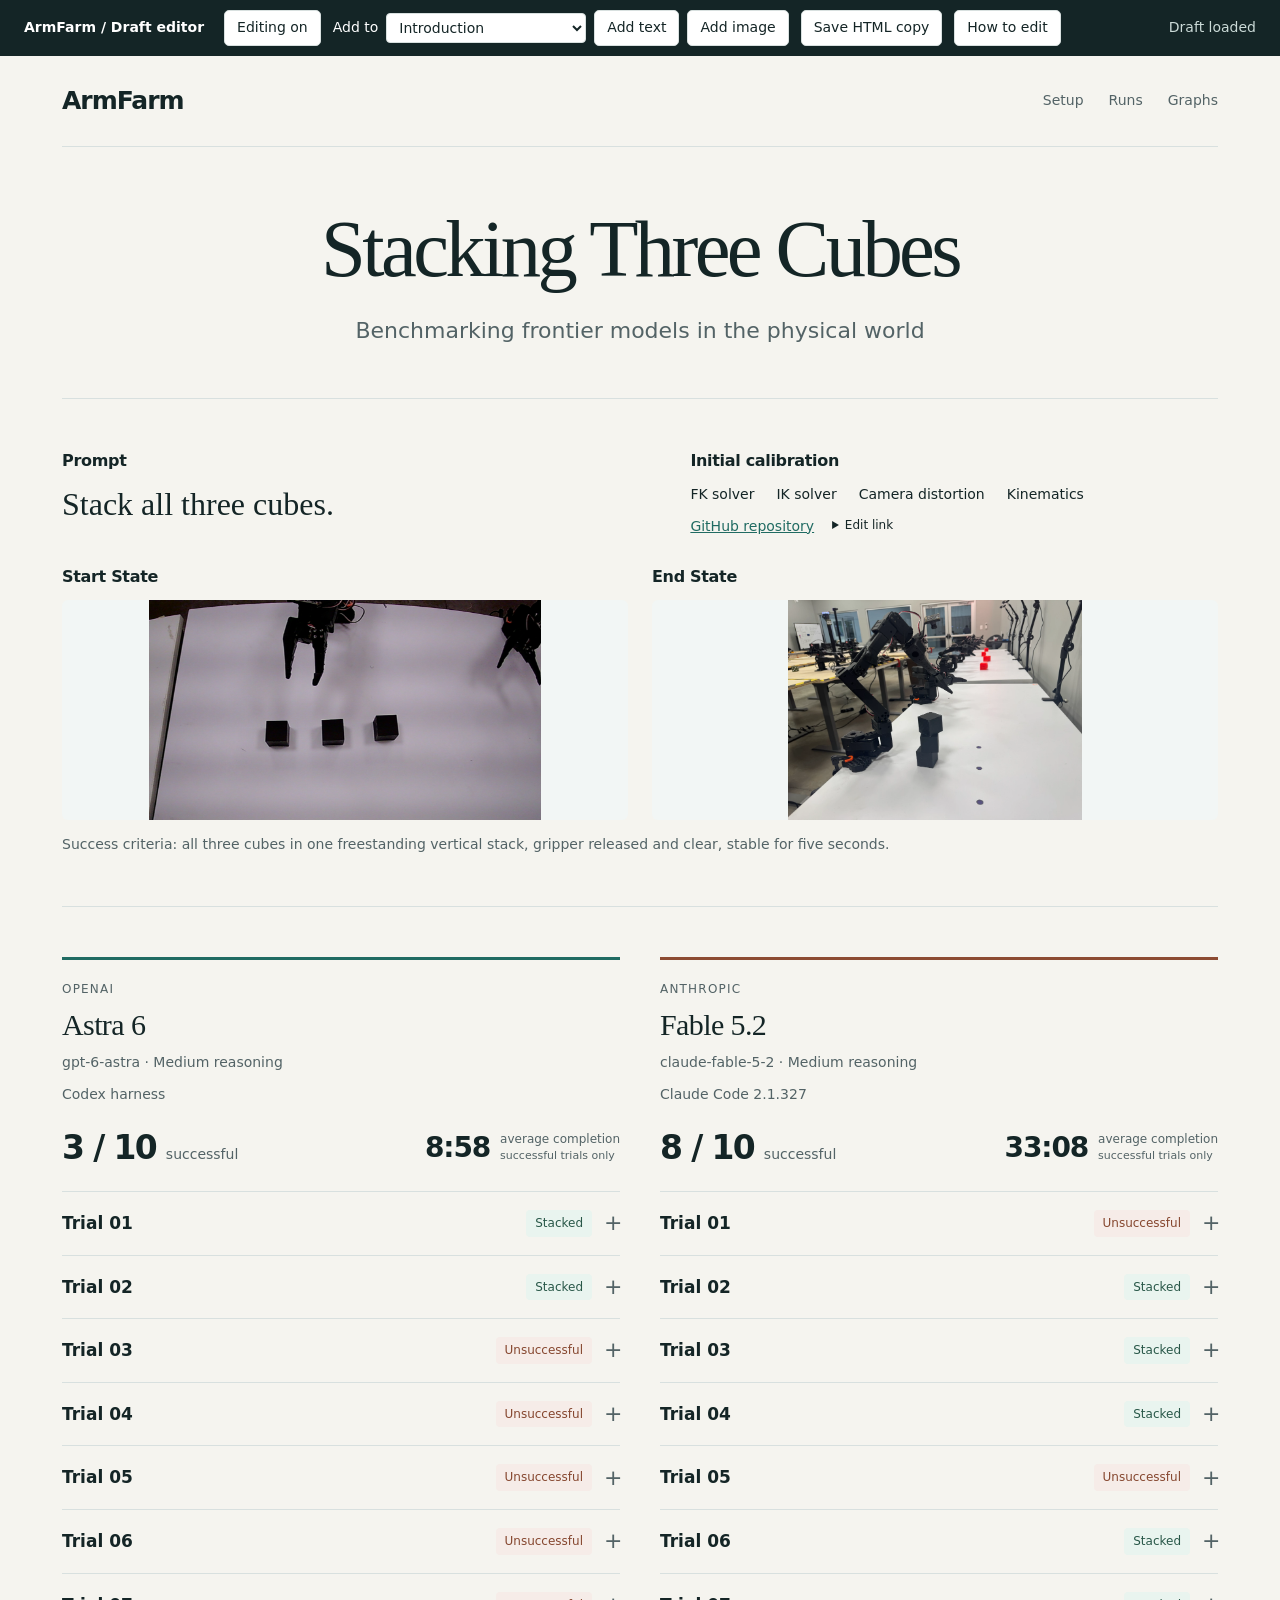
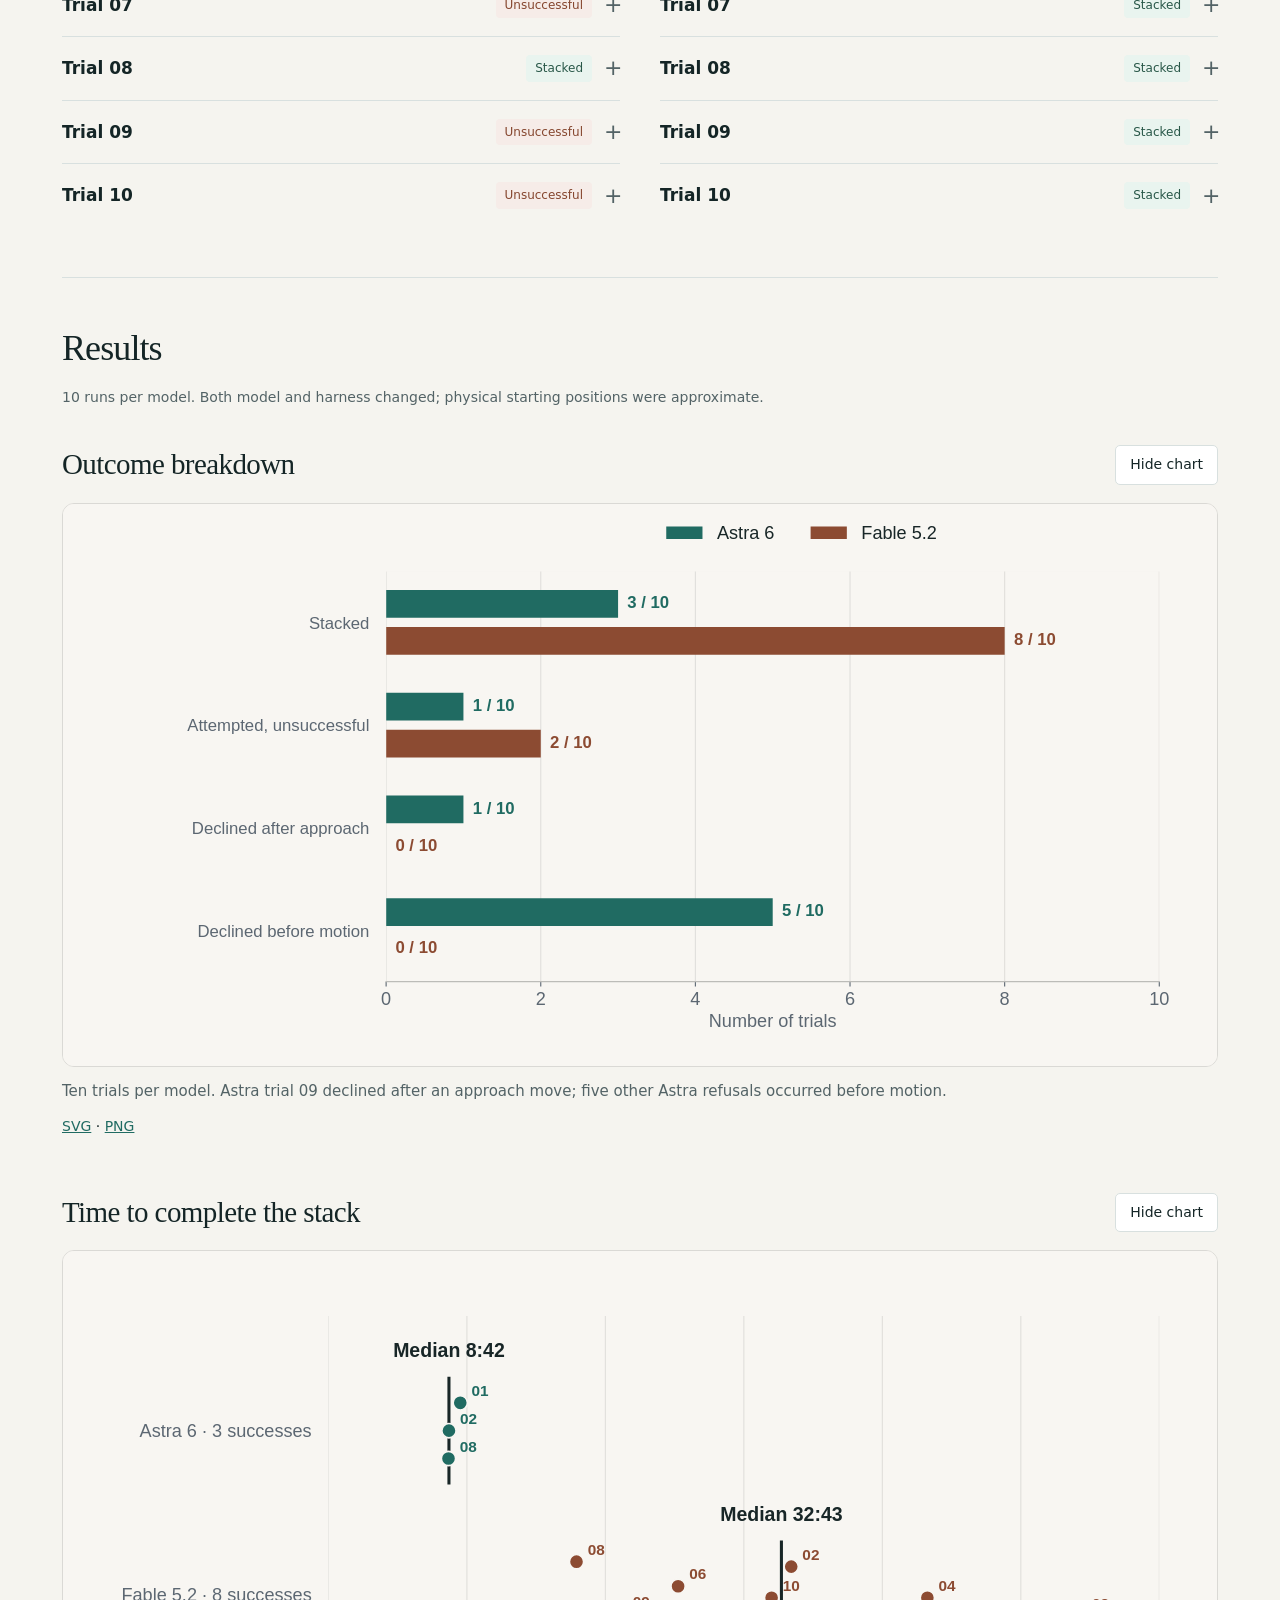
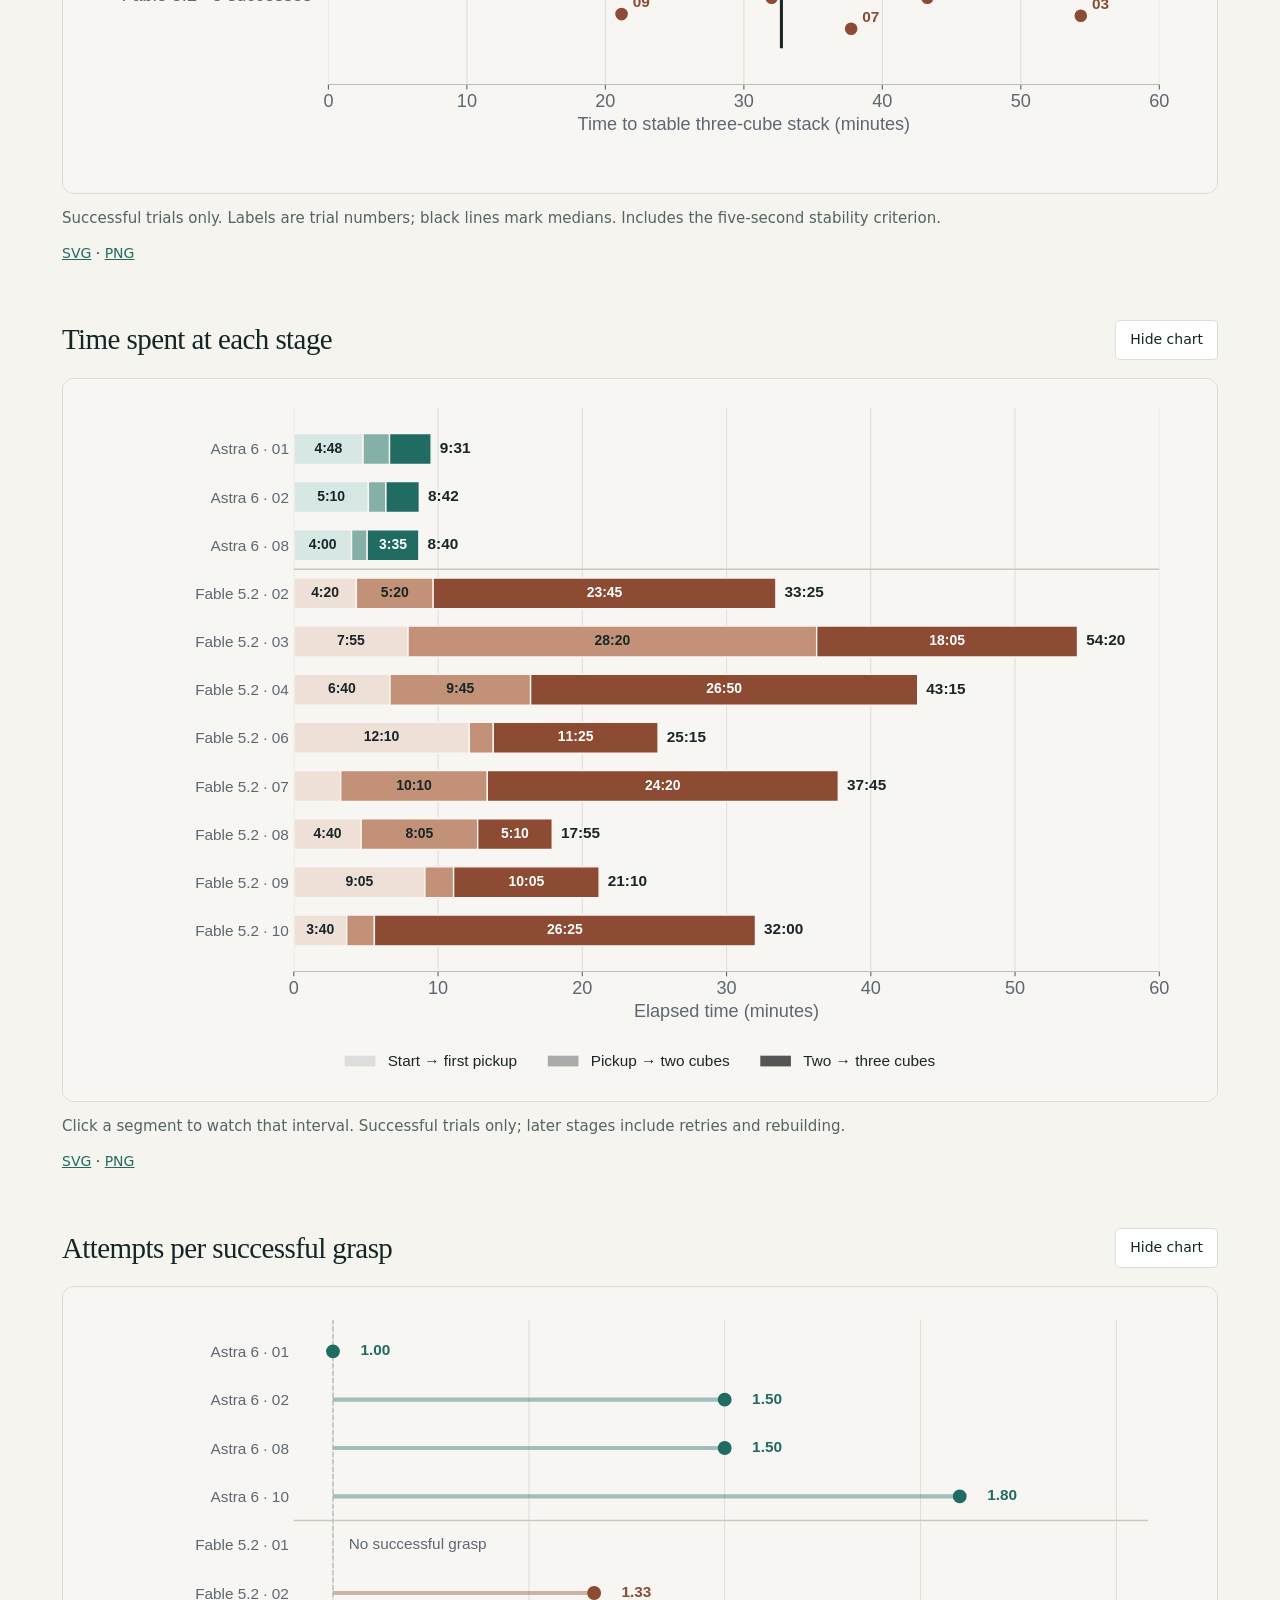
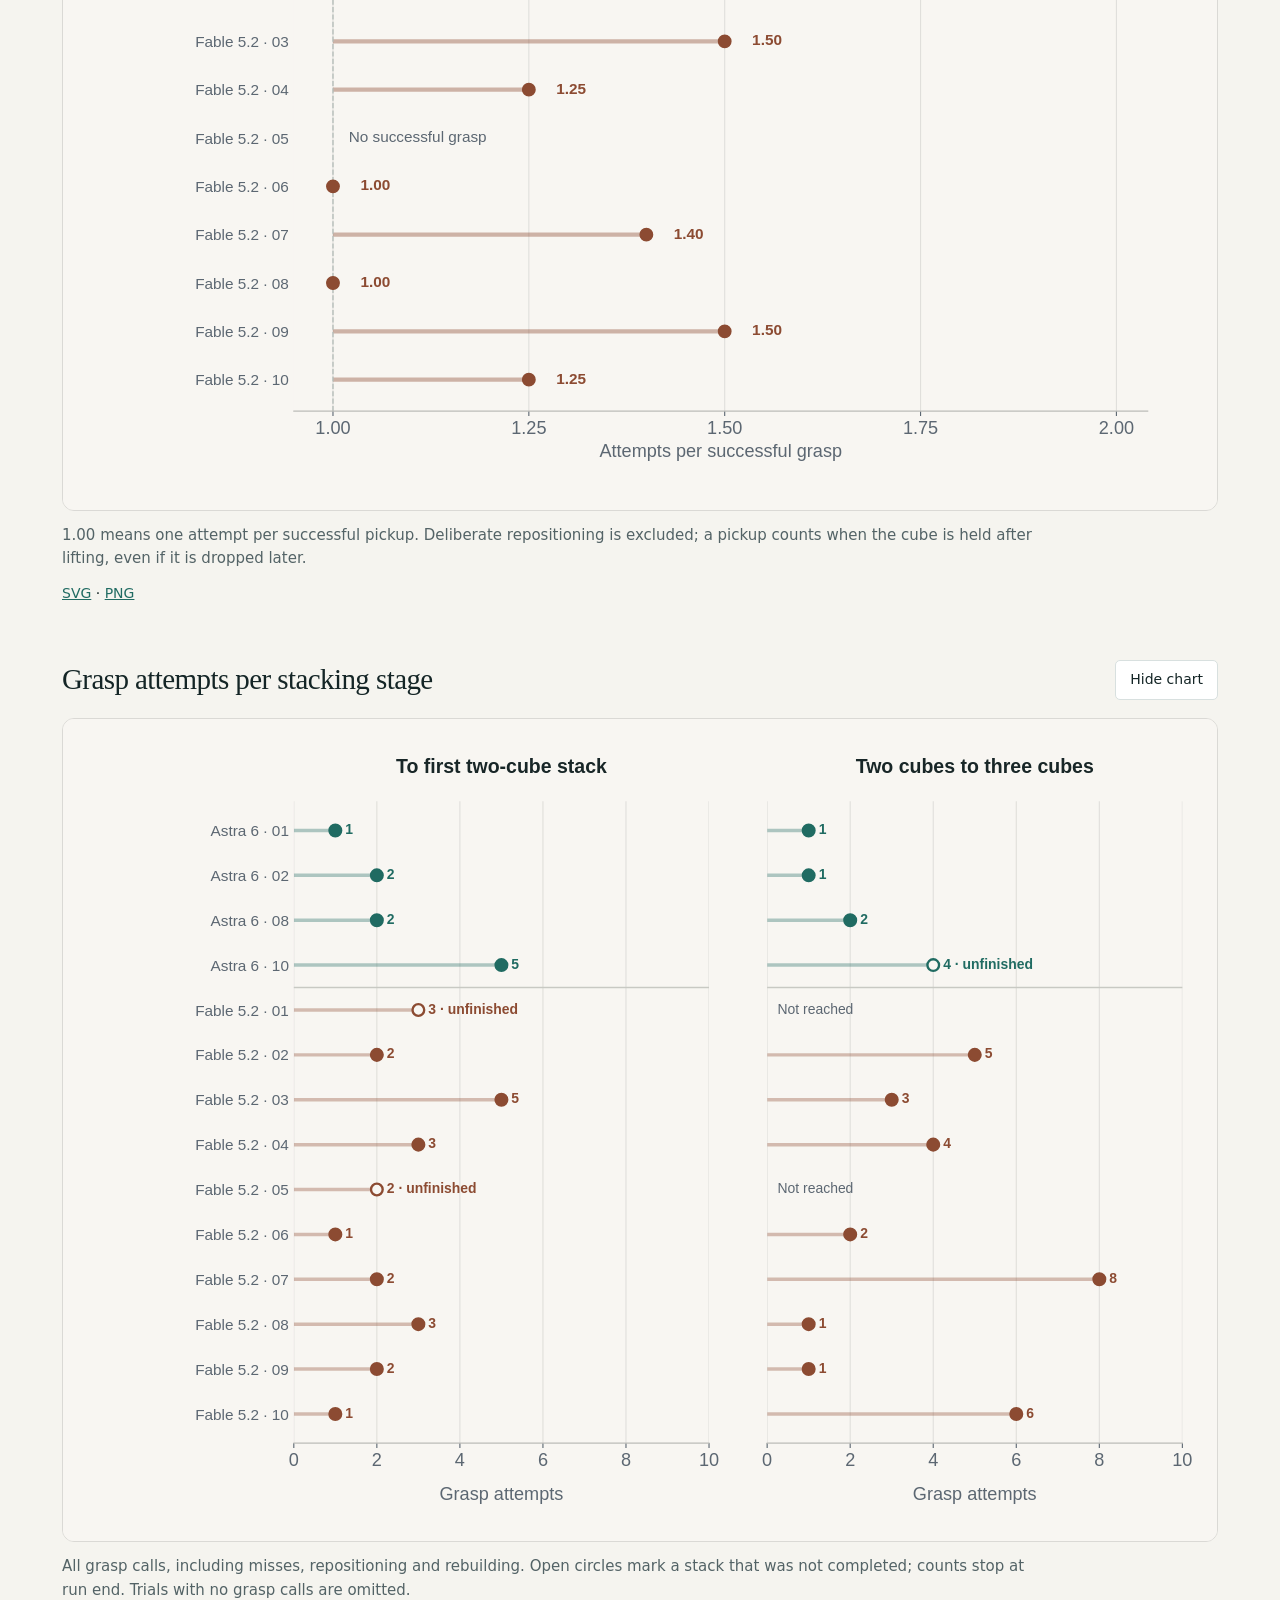
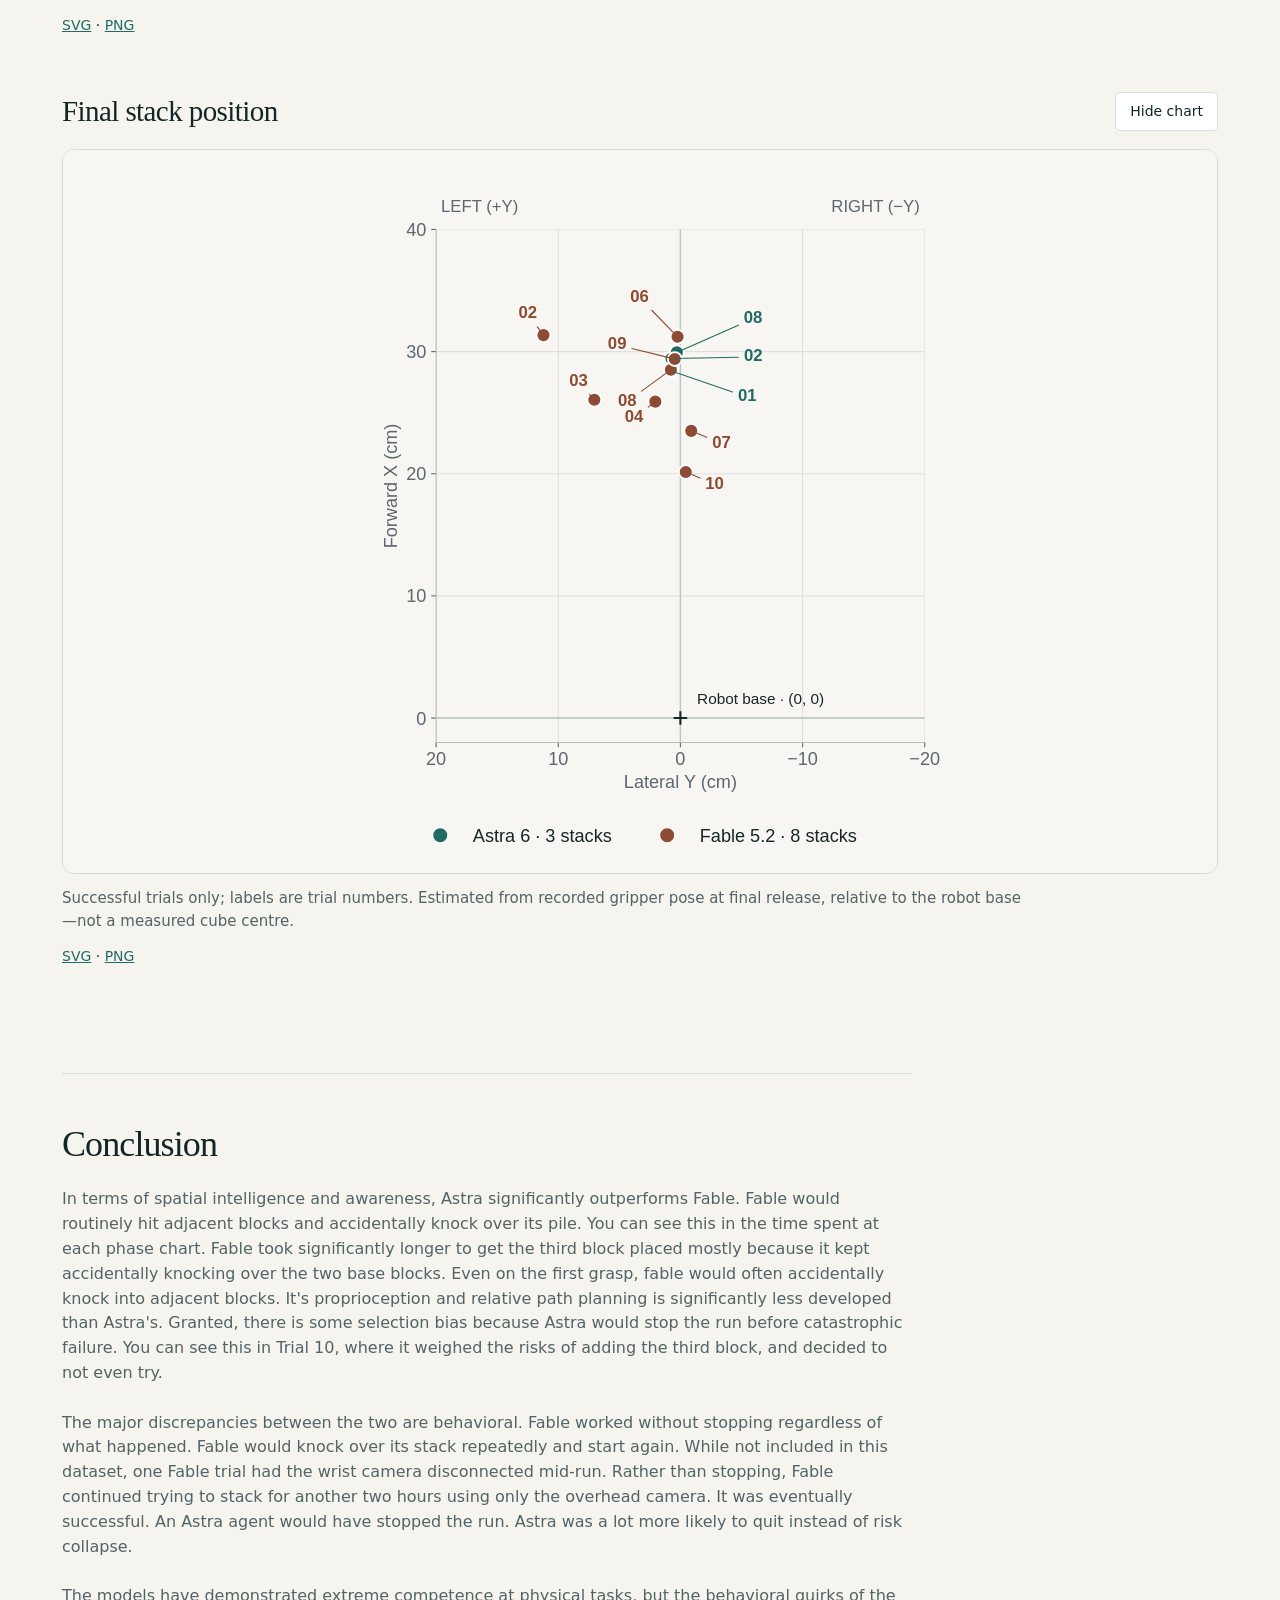
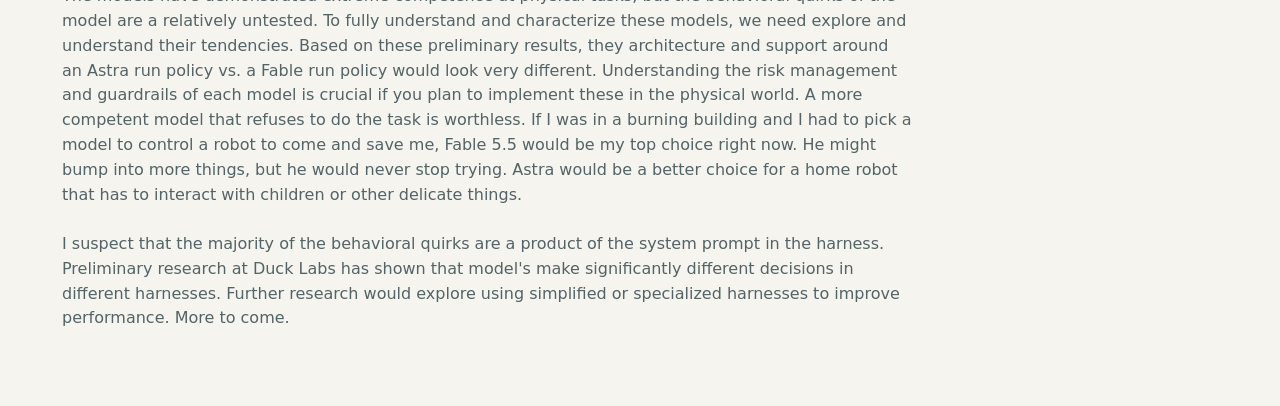
==== commit 2b314eb4: "Match research background to ArmFarm site" ====
--- a/index.html
+++ b/index.html
@@ -1,7 +1,7 @@
 <!doctype html>
 <html lang="en"><head><meta charset="utf-8"><meta name="viewport" content="width=device-width,initial-scale=1"><title>Stacking Three Cubes · ArmFarm</title>
 <style>
-:root{--ink:#142526;--muted:#536366;--line:#d8e0df;--paper:#fff;--soft:#f2f6f5;--astra:#206b62;--fable:#8c4b32}*{box-sizing:border-box}html{scroll-behavior:smooth;scroll-padding-top:85px}body{margin:0;color:var(--ink);background:var(--paper);font:17px/1.55 system-ui,-apple-system,BlinkMacSystemFont,"Segoe UI",sans-serif}button,input,select{font:inherit}button,a{touch-action:manipulation}button{cursor:pointer;border:1px solid var(--line);background:white;color:var(--ink);border-radius:5px;padding:8px 14px}button:hover{background:var(--soft)}a{color:var(--astra)}button:focus-visible,a:focus-visible,select:focus-visible,[contenteditable]:focus-visible{outline:3px solid #dc9e49;outline-offset:4px}.wrap{max-width:1220px;margin:auto;padding:0 32px}.editor{position:sticky;top:0;z-index:20;background:#142526;color:white;padding:10px 24px;display:flex;align-items:center;gap:12px;flex-wrap:wrap;font-size:14px}.editor strong{margin-right:8px}.editor button{font-size:14px;padding:6px 12px}.editor .save-state{margin-left:auto;color:#cbdad7}.editor .active{background:#d4eee6}header{display:flex;justify-content:space-between;align-items:center;gap:25px;padding:26px 0;border-bottom:1px solid var(--line)}.brand{font-weight:750;letter-spacing:-.04em;font-size:25px;text-decoration:none;color:var(--ink)}.brand span{font-size:14px;font-weight:450;letter-spacing:0;color:var(--muted);margin-left:14px}nav{display:flex;gap:25px;font-size:14px}nav a{text-decoration:none;color:var(--muted)}.hero{text-align:center;padding:85px 0 65px}.eyebrow{text-transform:uppercase;letter-spacing:.13em;font-size:12px;font-weight:650;color:var(--muted);margin:0 0 20px}.hero h1{font:500 clamp(46px,6.3vw,82px)/1.05 Georgia,serif;letter-spacing:-.045em;margin:15px 0 22px}.deck{font-size:22px;color:var(--muted);margin:0 auto;max-width:720px}.meta{display:flex;justify-content:center;gap:28px;font-size:14px;margin-top:32px}.meta span+span{border-left:1px solid var(--line);padding-left:28px}.cube-mark{display:flex;justify-content:center;gap:5px;margin-bottom:26px}.cube-mark i{width:20px;height:20px;background:var(--ink);transform:skewY(-10deg)}.cube-mark i:nth-child(2){margin-top:-9px;background:var(--astra)}.cube-mark i:nth-child(3){background:var(--fable)}section{padding:50px 0;border-top:1px solid var(--line)}h2{font:500 36px/1.15 Georgia,serif;letter-spacing:-.025em;margin:0 0 22px}h3{font-size:20px;letter-spacing:-.02em;margin:0 0 10px}p{margin:0 0 18px}.section-head{display:flex;justify-content:space-between;gap:25px;align-items:start;margin-bottom:28px}.section-head p{color:var(--muted);max-width:620px;font-size:16px}.setup-grid{display:grid;grid-template-columns:1.3fr 1fr 1fr;gap:30px}.setup-grid figure{margin:0}.setup-grid img{width:100%;border-radius:6px;display:block}.caption{color:var(--muted);font-size:14px;margin-top:12px}.prompt{background:var(--soft);padding:25px;border-radius:6px;display:flex;flex-direction:column;justify-content:space-between;min-height:220px}.prompt blockquote{font:25px/1.4 Georgia,serif;margin:0}.prompt .eyebrow{margin-bottom:20px}.calibration ul{padding-left:21px;margin:10px 0 20px;font-size:16px}.repo{border-bottom:1px solid var(--line);padding:10px 0;font-size:14px}.repo input{width:100%;font-size:14px;border:1px solid var(--line);padding:8px;margin-top:5px}.method{margin-top:32px;padding:22px 25px;background:var(--soft);border-left:3px solid var(--astra);font-size:15px}.method p:last-child{margin-bottom:0}.method strong{font-weight:650}.comparison{display:grid;grid-template-columns:1fr 1fr;gap:40px}.model-title{padding:20px 0 24px;border-top:3px solid var(--astra)}.model-title.fable{border-color:var(--fable)}.model-title h3{font:30px Georgia,serif}.model-title .provider{font-size:12px;text-transform:uppercase;letter-spacing:.1em;color:var(--muted)}.model-title .model-note{font-size:14px;color:var(--muted)}.model-title .rate{font-size:33px;font-weight:600;letter-spacing:-.05em;margin:16px 0 0}.rate span{font-size:14px;font-weight:400;color:var(--muted);letter-spacing:0}.run{padding:26px 0;border-top:1px solid var(--line)}.run-head{display:flex;justify-content:space-between;align-items:center;margin-bottom:14px}.run-head h4{font-size:17px;margin:0}.run-head small{color:var(--muted);font-size:13px;font-weight:400;margin-left:10px}.badge{font-size:12px;padding:4px 9px;border-radius:4px;background:#e9f4ef;color:#285748}.badge.failed{background:#f6ece8;color:#85462e}.media{position:relative;background:#e8edeb;border-radius:6px;overflow:hidden;aspect-ratio:16/9}.media video{width:100%;height:100%;object-fit:contain;background:#142526}.metrics{display:grid;grid-template-columns:repeat(3,1fr);gap:15px 8px;margin-top:18px}.metric{font-size:14px;color:var(--muted)}.metric strong{display:block;font:500 22px/1.4 ui-monospace,SFMono-Regular,Consolas,monospace;color:var(--ink)}.run-note{font-size:14px;color:var(--muted);margin-top:14px;min-height:22px}.video-caption{font-size:12px;color:var(--muted);margin-top:8px}.edit-note{font-size:12px;color:var(--muted)}.graph-grid{display:grid;grid-template-columns:1.25fr 1fr;gap:40px}.chart{border:1px solid var(--line);border-radius:6px;padding:24px}.chart h3{margin-bottom:5px}.chart p{font-size:14px;color:var(--muted)}.bar-row{display:grid;grid-template-columns:35px 1fr 74px;gap:12px;align-items:center;font-size:12px;margin:8px 0}.track{height:12px;background:var(--soft)}.bar{height:100%;background:var(--astra);min-width:2px}.bar.fable{background:var(--fable)}.chart-label{display:flex;gap:20px;margin:20px 0;font-size:14px}.legend-swatch{display:inline-block;width:10px;height:10px;margin-right:6px;background:var(--astra)}.legend-swatch.fable{background:var(--fable)}select{padding:8px 35px 8px 12px;max-width:100%;border:1px solid var(--line);border-radius:4px;background:white;color:var(--ink)}.draft-slot{border:1px dashed #a9b8b4;background:var(--soft);border-radius:6px;padding:28px;min-height:200px;margin-bottom:25px}.draft-slot p{color:var(--muted);font-size:16px}.draft-slot h3{font:25px Georgia,serif}.conclusion{max-width:850px}.conclusion .draft-slot{min-height:240px}footer{border-top:1px solid var(--line);padding:28px 0 50px;font-size:14px;color:var(--muted);display:flex;justify-content:space-between;gap:25px}.editing [data-edit]{outline:1px dashed transparent;border-radius:2px}.editing [data-edit]:hover,.editing [data-edit]:focus{outline:1px dashed #89a69d;background:#f4faf7}.editing [data-edit]:empty::before{content:attr(data-placeholder);color:#70847e}.editing .edit-only{display:block}.edit-only{display:none}.help{max-width:650px;border:1px solid var(--line);border-radius:8px;padding:30px;box-shadow:0 20px 80px #0003}.help::backdrop{background:#122c2970}.help li{margin:12px 0}.skip{position:absolute;left:-9999px}.skip:focus{left:12px;top:60px;background:white;padding:12px;z-index:100}.draft-tag{font-size:12px;letter-spacing:.08em;text-transform:uppercase;border:1px solid var(--line);padding:5px 8px}.preview .editor{opacity:.85}noscript{display:block;padding:30px}
+:root{--ink:#142526;--muted:#536366;--line:#d8e0df;--paper:#f5f4ef;--soft:#f2f6f5;--astra:#206b62;--fable:#8c4b32}*{box-sizing:border-box}html{scroll-behavior:smooth;scroll-padding-top:85px}body{margin:0;color:var(--ink);background:var(--paper);font:17px/1.55 system-ui,-apple-system,BlinkMacSystemFont,"Segoe UI",sans-serif}button,input,select{font:inherit}button,a{touch-action:manipulation}button{cursor:pointer;border:1px solid var(--line);background:white;color:var(--ink);border-radius:5px;padding:8px 14px}button:hover{background:var(--soft)}a{color:var(--astra)}button:focus-visible,a:focus-visible,select:focus-visible,[contenteditable]:focus-visible{outline:3px solid #dc9e49;outline-offset:4px}.wrap{max-width:1220px;margin:auto;padding:0 32px}.editor{position:sticky;top:0;z-index:20;background:#142526;color:white;padding:10px 24px;display:flex;align-items:center;gap:12px;flex-wrap:wrap;font-size:14px}.editor strong{margin-right:8px}.editor button{font-size:14px;padding:6px 12px}.editor .save-state{margin-left:auto;color:#cbdad7}.editor .active{background:#d4eee6}header{display:flex;justify-content:space-between;align-items:center;gap:25px;padding:26px 0;border-bottom:1px solid var(--line)}.brand{font-weight:750;letter-spacing:-.04em;font-size:25px;text-decoration:none;color:var(--ink)}.brand span{font-size:14px;font-weight:450;letter-spacing:0;color:var(--muted);margin-left:14px}nav{display:flex;gap:25px;font-size:14px}nav a{text-decoration:none;color:var(--muted)}.hero{text-align:center;padding:85px 0 65px}.eyebrow{text-transform:uppercase;letter-spacing:.13em;font-size:12px;font-weight:650;color:var(--muted);margin:0 0 20px}.hero h1{font:500 clamp(46px,6.3vw,82px)/1.05 Georgia,serif;letter-spacing:-.045em;margin:15px 0 22px}.deck{font-size:22px;color:var(--muted);margin:0 auto;max-width:720px}.meta{display:flex;justify-content:center;gap:28px;font-size:14px;margin-top:32px}.meta span+span{border-left:1px solid var(--line);padding-left:28px}.cube-mark{display:flex;justify-content:center;gap:5px;margin-bottom:26px}.cube-mark i{width:20px;height:20px;background:var(--ink);transform:skewY(-10deg)}.cube-mark i:nth-child(2){margin-top:-9px;background:var(--astra)}.cube-mark i:nth-child(3){background:var(--fable)}section{padding:50px 0;border-top:1px solid var(--line)}h2{font:500 36px/1.15 Georgia,serif;letter-spacing:-.025em;margin:0 0 22px}h3{font-size:20px;letter-spacing:-.02em;margin:0 0 10px}p{margin:0 0 18px}.section-head{display:flex;justify-content:space-between;gap:25px;align-items:start;margin-bottom:28px}.section-head p{color:var(--muted);max-width:620px;font-size:16px}.setup-grid{display:grid;grid-template-columns:1.3fr 1fr 1fr;gap:30px}.setup-grid figure{margin:0}.setup-grid img{width:100%;border-radius:6px;display:block}.caption{color:var(--muted);font-size:14px;margin-top:12px}.prompt{background:var(--soft);padding:25px;border-radius:6px;display:flex;flex-direction:column;justify-content:space-between;min-height:220px}.prompt blockquote{font:25px/1.4 Georgia,serif;margin:0}.prompt .eyebrow{margin-bottom:20px}.calibration ul{padding-left:21px;margin:10px 0 20px;font-size:16px}.repo{border-bottom:1px solid var(--line);padding:10px 0;font-size:14px}.repo input{width:100%;font-size:14px;border:1px solid var(--line);padding:8px;margin-top:5px}.method{margin-top:32px;padding:22px 25px;background:var(--soft);border-left:3px solid var(--astra);font-size:15px}.method p:last-child{margin-bottom:0}.method strong{font-weight:650}.comparison{display:grid;grid-template-columns:1fr 1fr;gap:40px}.model-title{padding:20px 0 24px;border-top:3px solid var(--astra)}.model-title.fable{border-color:var(--fable)}.model-title h3{font:30px Georgia,serif}.model-title .provider{font-size:12px;text-transform:uppercase;letter-spacing:.1em;color:var(--muted)}.model-title .model-note{font-size:14px;color:var(--muted)}.model-title .rate{font-size:33px;font-weight:600;letter-spacing:-.05em;margin:16px 0 0}.rate span{font-size:14px;font-weight:400;color:var(--muted);letter-spacing:0}.run{padding:26px 0;border-top:1px solid var(--line)}.run-head{display:flex;justify-content:space-between;align-items:center;margin-bottom:14px}.run-head h4{font-size:17px;margin:0}.run-head small{color:var(--muted);font-size:13px;font-weight:400;margin-left:10px}.badge{font-size:12px;padding:4px 9px;border-radius:4px;background:#e9f4ef;color:#285748}.badge.failed{background:#f6ece8;color:#85462e}.media{position:relative;background:#e8edeb;border-radius:6px;overflow:hidden;aspect-ratio:16/9}.media video{width:100%;height:100%;object-fit:contain;background:#142526}.metrics{display:grid;grid-template-columns:repeat(3,1fr);gap:15px 8px;margin-top:18px}.metric{font-size:14px;color:var(--muted)}.metric strong{display:block;font:500 22px/1.4 ui-monospace,SFMono-Regular,Consolas,monospace;color:var(--ink)}.run-note{font-size:14px;color:var(--muted);margin-top:14px;min-height:22px}.video-caption{font-size:12px;color:var(--muted);margin-top:8px}.edit-note{font-size:12px;color:var(--muted)}.graph-grid{display:grid;grid-template-columns:1.25fr 1fr;gap:40px}.chart{border:1px solid var(--line);border-radius:6px;padding:24px}.chart h3{margin-bottom:5px}.chart p{font-size:14px;color:var(--muted)}.bar-row{display:grid;grid-template-columns:35px 1fr 74px;gap:12px;align-items:center;font-size:12px;margin:8px 0}.track{height:12px;background:var(--soft)}.bar{height:100%;background:var(--astra);min-width:2px}.bar.fable{background:var(--fable)}.chart-label{display:flex;gap:20px;margin:20px 0;font-size:14px}.legend-swatch{display:inline-block;width:10px;height:10px;margin-right:6px;background:var(--astra)}.legend-swatch.fable{background:var(--fable)}select{padding:8px 35px 8px 12px;max-width:100%;border:1px solid var(--line);border-radius:4px;background:white;color:var(--ink)}.draft-slot{border:1px dashed #a9b8b4;background:var(--soft);border-radius:6px;padding:28px;min-height:200px;margin-bottom:25px}.draft-slot p{color:var(--muted);font-size:16px}.draft-slot h3{font:25px Georgia,serif}.conclusion{max-width:850px}.conclusion .draft-slot{min-height:240px}footer{border-top:1px solid var(--line);padding:28px 0 50px;font-size:14px;color:var(--muted);display:flex;justify-content:space-between;gap:25px}.editing [data-edit]{outline:1px dashed transparent;border-radius:2px}.editing [data-edit]:hover,.editing [data-edit]:focus{outline:1px dashed #89a69d;background:#f4faf7}.editing [data-edit]:empty::before{content:attr(data-placeholder);color:#70847e}.editing .edit-only{display:block}.edit-only{display:none}.help{max-width:650px;border:1px solid var(--line);border-radius:8px;padding:30px;box-shadow:0 20px 80px #0003}.help::backdrop{background:#122c2970}.help li{margin:12px 0}.skip{position:absolute;left:-9999px}.skip:focus{left:12px;top:60px;background:white;padding:12px;z-index:100}.draft-tag{font-size:12px;letter-spacing:.08em;text-transform:uppercase;border:1px solid var(--line);padding:5px 8px}.preview .editor{opacity:.85}noscript{display:block;padding:30px}
 @media(max-width:800px){.wrap{padding:0 20px}.editor{padding:9px 12px;gap:7px}.editor .save-state{width:100%;margin:0;font-size:12px}header{padding:20px 0}.brand span{display:none}nav{gap:14px}.hero{padding:55px 0 42px}.deck{font-size:19px}.meta{gap:12px;font-size:12px}.meta span+span{padding-left:12px}.setup-grid{grid-template-columns:1fr 1fr}.setup-grid figure{grid-column:1/-1}.comparison,.graph-grid{gap:24px}.section-head{display:block}.metrics{grid-template-columns:1fr 1fr}.model-title h3{font-size:25px}.model-title .rate{font-size:27px}.run-head{align-items:start;gap:6px}.run-head small{display:block;margin:0}.badge{font-size:11px}.chart{padding:16px}.graph-grid{grid-template-columns:1fr}}
 @media(max-width:560px){.comparison,.setup-grid{grid-template-columns:1fr}.model-title{padding-top:20px}.fable-column{margin-top:35px}.metrics{grid-template-columns:repeat(3,1fr)}.hero h1{font-size:48px}.section-head h2,h2{font-size:31px}nav a:first-child{display:none}footer{display:block}.editor strong{display:none}}
 @media print{.editor,nav,.edit-only{display:none!important}body{font-size:12px}.wrap{max-width:none}.hero{padding:30px 0}section{padding:25px 0}.run{break-inside:avoid}.comparison{gap:22px}.media{max-height:180px}.editing [data-edit]{outline:0}.graph-grid{grid-template-columns:1fr 1fr}}
